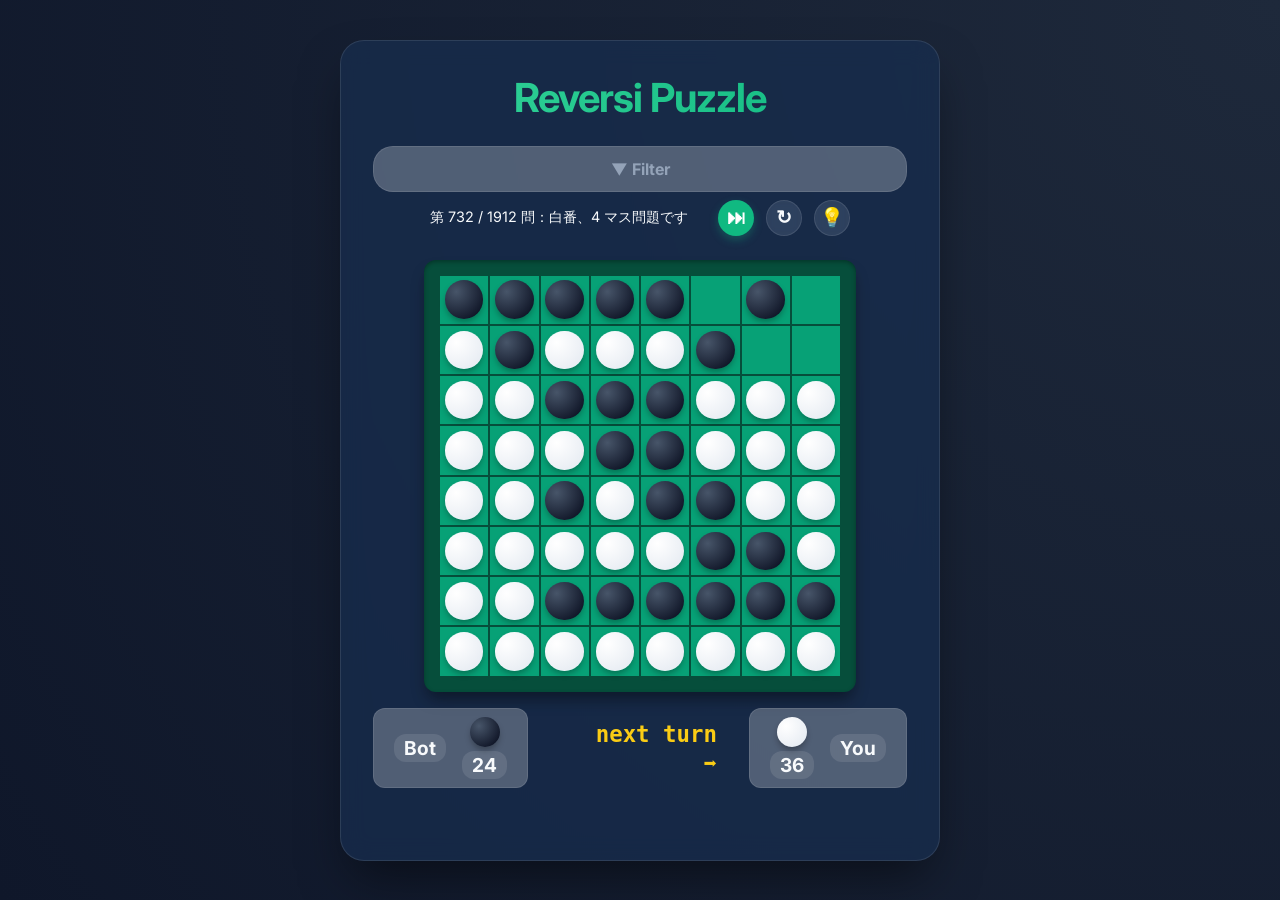
==== index_android.html @ d88c115d "hide filter-box on startup" ====
<!DOCTYPE html>
<html lang="ja">
<head>
    <meta charset="UTF-8">
    <meta name="viewport" content="width=device-width, initial-scale=1.0">
    <title>Reversi Puzzle</title>
    <style>
:root {
    --bg-color: #0f172a;
    /* --card-bg: rgba(30, 41, 59, 0.7); */
    --card-bg: rgba(24, 46, 80, 0.7);
    --primary-color: #10b981;
    --primary-hover: #059669;
    --bg-dark: #020617;
    --text-main: #f8fafc;
    --text-muted: #94a3b8;
    --board-green: #07a176;
    --board-border: #064e3b;
    --black-stone: #020617;
    --white-stone: #ffffff;
    --glass-border: rgba(255, 255, 255, 0.1);
    --error-color: #ef4444;
}

.modal-overlay {
    position: fixed;
    top: 0;
    left: 0;
    width: 100%;
    height: 100%;
    background: rgba(0, 0, 0, 0.8);
    backdrop-filter: blur(8px);
    display: flex;
    justify-content: center;
    align-items: center;
    z-index: 1000;
    transition: opacity 0.3s ease;
}

.modal-overlay.hidden {
    opacity: 0;
    pointer-events: none;
    display: none;
}

.modal {
    background: var(--card-bg);
    border: 1px solid var(--glass-border);
    padding: 2.5rem;
    border-radius: 20px;
    text-align: center;
    max-width: 400px;
    width: 90%;
    box-shadow: 0 25px 50px -12px rgba(0, 0, 0, 0.5);
}

.modal h2 {
    color: var(--primary-color);
    margin-bottom: 1rem;
}

.modal p {
    margin-bottom: 2rem;
    font-size: 1.2rem;
}

* {
    margin: 0;
    padding: 0;
    box-sizing: border-box;
}

body {
    font-family: 'Inter', sans-serif;
    background-color: var(--bg-color);
    color: var(--text-main);
    display: flex;
    justify-content: center;
    align-items: center;
    min-height: 100vh;
    overflow-x: hidden;
    background: radial-gradient(circle at top right, #1e293b, #0f172a);
}

.container {
    max-width: 600px;
    width: 90%;
    text-align: center;
    padding: 2rem;
    background: var(--card-bg);
    backdrop-filter: blur(12px);
    border: 1px solid var(--glass-border);
    border-radius: 24px;
    box-shadow: 0 25px 50px -12px rgba(0, 0, 0, 0.5);
    animation: fadeIn 0.8s ease-out;
}

@keyframes fadeIn {
    from { opacity: 0; transform: translateY(20px); }
    to { opacity: 1; transform: translateY(0); }
}

header h1 {
    font-size: 2.5rem;
    margin-bottom: 0.5rem;
    background: linear-gradient(to right, #34d399, #10b981);
    -webkit-background-clip: text;
    background-clip: text;
    color: transparent;
    letter-spacing: -0.025em;
}

#puzzle-info {
    color: var(--text-dim);
    font-size: 0.9rem;
    margin: 0;
}

.info-action-bar {
    display: flex;
    justify-content: space-between;
    align-items: center;
    width: 100%;
    max-width: 420px;
    margin-bottom: 0.5rem;
}

header .consolidated {
    margin-top: 1.5rem;
}

main {
    display: flex;
    flex-direction: column;
    align-items: center;
    gap: 1rem;
}

#board-container {
    padding: 1rem;
    background: var(--board-border);
    border-radius: 12px;
    display: inline-block;
    box-shadow: inset 0 2px 4px rgba(0,0,0,0.3), 0 10px 15px -3px rgba(0,0,0,0.4);
}

#board {
    display: grid;
    grid-template-columns: repeat(8, 1fr);
    grid-template-rows: repeat(8, 1fr);
    gap: 2px;
    width: 320px;
    height: 320px;
}

@media (min-width: 480px) {
    #board {
        width: 400px;
        height: 400px;
    }
}

.cell {
    background-color: var(--board-green);
    display: flex;
    justify-content: center;
    align-items: center;
    position: relative;
    cursor: default;
}

.cell .hint-text {
    font-size: 0.8rem;
    font-weight: bold;
    color: rgba(255, 255, 255, 0.7);
    pointer-events: none;
    z-index: 5;
}

.stone {
    width: 80%;
    height: 80%;
    border-radius: 50%;
    box-shadow: 0 4px 6px -1px rgba(0, 0, 0, 0.3);
    transition: transform 0.3s cubic-bezier(0.34, 1.56, 0.64, 1);
}

.stone.black {
    /* background: radial-gradient(circle at 30% 30%, #475569 0%, #020617 70%); */ /* Sharper highlight */
    /* border: 1px solid rgba(255, 255, 255, 0.2); */ /* Defined edge */
    /* box-shadow: 0 2px 4px rgba(0, 0, 0, 0.8), inset 0 1px 0 rgba(255, 255, 255, 0.1); */ /* Crisp shadow */
    background: radial-gradient(circle at 30% 30%, #475569, var(--black-stone));
}

.stone.white {
    background: radial-gradient(circle at 30% 30%, #ffffff, #e2e8f0);
    color: #020617;
}

.stone {
    position: relative;
}

.stone.last-move::after {
    content: '';
    position: absolute;
    top: 50%;
    left: 50%;
    transform: translate(-50%, -50%);
    width: 25%;
    height: 25%;
    background-color: #ef4444;
    border-radius: 50%;
    box-shadow: 0 0 4px rgba(239, 68, 68, 0.8);
    z-index: 10;
}

.controls {
    display: flex;
    flex-direction: column;
    gap: 1.5rem;
    align-items: center;
}

.stone-counts {
    display: flex;
    align-items: center;
    gap: 1.5rem;
}

.player-info-group {
    /* Inherits from .control-panel */
    display: flex;
    align-items: center;
    gap: 1rem;
    padding: 0.5rem 1.25rem !important; /* Slightly more compact padding */
    border-radius: 12px !important; /* Smaller rounded corners */
}

.control-panel {
    display: flex;
    align-items: center;
    gap: 1rem;
    padding: 0.75rem 1.5rem;
    background: rgba(255, 255, 255, 0.25);
    border-radius: 9999px;
    border: 1px solid var(--glass-border);
}

#turn-display {
    font-size: 1.2rem;
    color: #facc15; /* Yellow (Tailwind yellow-400) */
    background: transparent;
    border: none;
    padding: 0.5rem;
}

.count-item {
    display: flex;
    flex-direction: column;
    align-items: center;
    gap: 0.25rem;
}

.count-item .stone {
    width: 30px;
    height: 30px;
}

.player-label {
    font-size: 1.2rem;
    font-weight: 700;
    color: var(--text-main);
    background: rgba(255, 255, 255, 0.1);
    padding: 2px 10px;
    border-radius: 12px;
    cursor: pointer;
    transition: background 0.2s;
}

.player-label:hover {
    background: rgba(255, 255, 255, 0.25);
}

.turn-arrow {
    font-weight: 800;
    color: #facc15; /* Yellow (Tailwind yellow-400) */
    padding: 0 0.5rem;
    min-width: 50px;
    font-family: monospace;
    font-size: 1.4rem;
    display: inline-block;
}

.player-indicator {
    display: none;
}

.player-indicator.black {
    background: radial-gradient(circle at 30% 30%, #475569, #020617);
}

.player-indicator.white {
    background: radial-gradient(circle at 30% 30%, #ffffff, #e2e8f0);
}

.radio-group {
    display: flex;
    gap: 1rem;
    align-items: center;
}

.radio-group label {
    display: flex;
    align-items: center;
    gap: 0.25rem;
    font-size: 0.9rem;
    cursor: pointer;
    padding: 0.25rem 0.5rem;
    background: rgba(255, 255, 255, 0.05);
    border-radius: 6px;
    transition: background 0.2s;
}

.radio-group label:hover {
    background: rgba(255, 255, 255, 0.1);
}

.radio-group input[type="radio"] {
    cursor: pointer;
    accent-color: var(--primary-color);
}

.control-panel.consolidated {
    flex-direction: column;
    align-items: stretch;
    padding: 0.75rem 1.25rem;
    border-radius: 20px;
    gap: 0.5rem;
    margin-bottom: 0.5rem;
    width: 100%;
}

.filter-header {
    cursor: pointer;
    text-align: center;
    font-weight: bold;
    color: var(--text-muted);
    transition: color 0.2s;
    user-select: none;
}

.filter-header:hover {
    color: var(--text-main);
}

.filter-header.hidden {
    display: none;
}

.filter-content {
    display: flex;
    flex-direction: column;
    gap: 0.5rem;
}

.filter-content.hidden {
    display: none;
}

.filter-section {
    display: flex;
    flex-direction: column;
    gap: 0.4rem;
}

.filter-section.horizontal {
    flex-direction: row;
    align-items: center;
    justify-content: space-between;
}

.filter-divider {
    height: 1px;
    background: rgba(255, 255, 255, 0.1);
    margin: 0.1rem 0;
}

.empty-cells-header {
    display: flex;
    justify-content: space-between;
    align-items: center;
    font-size: 0.9rem;
}

.checkbox-group {
    display: flex;
    flex-wrap: wrap;
    gap: 0.5rem;
    justify-content: center;
}

.checkbox-group label {
    display: flex;
    align-items: center;
    gap: 0.25rem;
    font-size: 0.85rem;
    cursor: pointer;
    padding: 0.25rem 0.5rem;
    background: rgba(255, 255, 255, 0.05);
    border-radius: 6px;
    transition: background 0.2s;
}

.checkbox-group label:hover {
    background: rgba(255, 255, 255, 0.1);
}

.empty-check {
    cursor: pointer;
    accent-color: var(--primary-color);
}

.btn-text {
    background: transparent;
    border: none;
    color: var(--primary-color);
    font-size: 0.8rem;
    font-weight: 700;
    cursor: pointer;
    padding: 2px 6px;
    border-radius: 4px;
    transition: background 0.2s;
}

.btn-text:hover {
    background: rgba(16, 185, 129, 0.1);
}

.action-buttons {
    display: flex;
    gap: 0.75rem;
    align-items: center;
}

.btn-primary, .btn-secondary {
    width: 36px;
    height: 36px;
    padding: 0;
    display: flex;
    align-items: center;
    justify-content: center;
    font-size: 1.2rem;
    font-weight: 700;
    border: none;
    border-radius: 50%;
    cursor: pointer;
    transition: all 0.2s;
    white-space: nowrap;
}

.btn-primary {
    color: white;
    background: var(--primary-color);
    box-shadow: 0 4px 10px rgba(16, 185, 129, 0.3);
}

.btn-primary:hover {
    background: var(--primary-hover);
    transform: translateY(-2px);
    box-shadow: 0 10px 15px -3px rgba(16, 185, 129, 0.4);
}

.btn-secondary {
    color: var(--text-color);
    background: rgba(255, 255, 255, 0.1);
    backdrop-filter: blur(4px);
    border: 1px solid rgba(255, 255, 255, 0.1);
}

#hint-button.active {
    background: var(--primary-color);
    box-shadow: 0 0 15px rgba(16, 185, 129, 0.4);
    border-color: rgba(255, 255, 255, 0.5);
    color: white;
}

.btn-secondary:hover {
    background: rgba(255, 255, 255, 0.2);
    transform: translateY(-2px);
}

.btn-primary:active, .btn-secondary:active {
    transform: translateY(0);
}

.score-number {
    font-size: 1.2rem;
    font-weight: 700;
    color: var(--text-main);
    background: rgba(255, 255, 255, 0.1);
    padding: 2px 10px;
    border-radius: 12px;
    cursor: pointer;
    transition: background 0.2s;
}

footer {
    margin-top: 2rem;
    font-size: 0.75rem;
    color: var(--text-dim);
}

</style>
    <link rel="preconnect" href="https://fonts.googleapis.com">
    <link rel="preconnect" href="https://fonts.gstatic.com" crossorigin>
    <link href="https://fonts.googleapis.com/css2?family=Inter:wght@400;700&display=swap" rel="stylesheet">
</head>
<body>
    <div class="container">
        <header>
            <h1>Reversi Puzzle</h1>
            <div class="filter-panel control-panel consolidated" id="filter-panel">
                <div id="filter-header" class="filter-header">
                    <span>▼ Filter</span>
                </div>
                <div id="filter-content" class="filter-content hidden">
                    <div class="filter-section horizontal">
                        <span>手番絞り込み:</span>
                        <div class="radio-group">
                            <label><input type="radio" name="turn" value="all" checked> 全て</label>
                            <label><input type="radio" name="turn" value="X"> 黒番</label>
                            <label><input type="radio" name="turn" value="O"> 白番</label>
                        </div>
                    </div>
                    <div class="filter-divider"></div>
                    <div class="filter-section">
                        <div class="empty-cells-header">
                            <span>空きマス数:</span>
                            <button id="select-all-empty" class="btn-text">全選択</button>
                        </div>
                        <div class="checkbox-group">
                            <label><input type="checkbox" class="empty-check" value="2"> 2</label>
                            <label><input type="checkbox" class="empty-check" value="3" checked> 3</label>
                            <label><input type="checkbox" class="empty-check" value="4" checked> 4</label>
                            <label><input type="checkbox" class="empty-check" value="5" checked> 5</label>
                            <label><input type="checkbox" class="empty-check" value="6"> 6</label>
                            <label><input type="checkbox" class="empty-check" value="7"> 7</label>
                            <label><input type="checkbox" class="empty-check" value="8"> 8</label>
                        </div>
                    </div>
                    <div class="filter-divider"></div>
                    <div class="filter-actions" style="text-align: right; margin-top: 0.25rem;">
                        <button id="close-filter-btn" class="btn-text">▲ 折りたたむ</button>
                    </div>
                </div>
            </div>
        </header>
        
        <main>
            <div class="info-action-bar">
                <p id="puzzle-info">局面を読み込んでいます...</p>
                <div class="action-buttons">
                    <button id="next-button" class="btn-primary" title="別のパズル (N)">&#x23ED;</button>
                    <button id="reset-button" class="btn-secondary" title="始めからやり直す (R)">&#x21BB;</button>
                    <button id="hint-button" class="btn-secondary" title="ヒント (H)">&#x1F4A1;</button>
                </div>
            </div>

            <div id="board-container">
                <div id="board"></div>
            </div>
            
            <div class="controls">
                <div class="stone-counts">
                    <div class="player-info-group control-panel">
                        <span id="black-label" class="player-label">You</span>
                        <div class="count-item">
                            <div class="stone black"></div>
                            <span id="black-count" class="score-number">0</span>
                        </div>
                    </div>
                    <span id="turn-arrow" class="turn-arrow"></span>
                    <div class="player-info-group control-panel">
                        <div class="count-item">
                            <div class="stone white"></div>
                            <span id="white-count" class="score-number">0</span>
                        </div>
                        <span id="white-label" class="player-label">---</span>
                    </div>
                </div>
                <div id="turn-display" class="control-panel">
                    <span id="next-turn-msg"></span>
                </div>
            </div>
        </main>

        <!-- <footer>
            <p>&copy; 2026 MN Puzzle Lab</p>
        </footer> -->
    </div>
    <div id="modal-overlay" class="modal-overlay hidden">
        <div class="modal">
            <h2 id="modal-title">Notification</h2>
            <p id="modal-message"></p>
            <button id="modal-ok-btn" class="primary-button">OK</button>
        </div>
    </div>

    <script>
﻿const DB_DATA = `# 2 cells
--XOOOOXXXXXXXXXXXOXOXOXXOXOXOOXXOXXOXOXXOXOOOOXXOOOXOOXXOOOOOOO O
OXOOOO--OOOOOOOOOOOXXXOXOOXXXOOXOXXXXXOXOXOXXOXXOXXOOOXXOXXXXXXX X
XXXX-O-OXXOOXXOOXOXXXOOOXOOXOOXXXOXOOOXXXXOXXOXXXOXOOXXXOOOOOOOO X
OXXXXXXOXXXXXXOOXXXOXOOOXXXOOXOOXOXXOXOOXOOOXOOOXOOOOOOOXOXXXX-- X
OOOOOO-XOOXXOOOXOOOOOOOXOOOXOOOXOOXOOXOXOOOXOOXXOOXXOOOX-OXXXXXX X
OOOOOOOXOOOOOOXOOXXOOXOOOOXOXXO-OOOXOXOXOOXXOOOXOXOOOOOXXXXXXXX- X
OXXXXXXXOOOOOOXOOOOXOXXOOXOOXOXOOXOOOXXOOOXXOOXOOOOOOOO-XXXXXXO- X
XOOOOOOOXOXXXXXOOOOOOXXOOOXOOOXOOOXXXXOOOOOOOOXO--OOOXXXXXXXXXXX X
XOOOOOOOXXXOXXOOXXXOOOXOXXXXOOXOXXXOXXOOXXOXXXOOXOXXXXOOOOOOO--O O
OOOOOOOXOXXXXXOXOXXOOOOXOOXXOOOXOOXOXOOXOXOOXXOXOOXOOOXXO-XOO-XX X
XOXXXXX-XXXXOOO-XOXOXOOXXOOOOOOOXOOOOOOXXOOXOOXXXOOOOXOXXXXXXXXX X
OXOOOO--OXXOOOOOOXOXXOOOOXOOOOOOOXOXOXOOOOXOXOXOOOOXXXXXXXXXXXOX X
XXXXXXXXXOOOXOOXXOOXOOOXXOXOXXOXXXOOXXOXXOOXOOOXOOOOOOOXOXOOOO-- X
-XXXXXXX-OXXXXXXOOOXXXXXOXOXXXOXOOXXXOOXOOOXOOOXXOOOOOOXOOOOOOOO X
-OOOOOOX-OOOOOOXXOOOOXOXXOOOXOOXXOOXOOOXXOXOOOOXXOXXXOOXXOOOOOOO X
OXOOOOOXOXXOOOOXOXOXOXOXOXOOXXXXOXOXOOXXOXXXOOO-OXOOOOOOX-OXXXXO X
OOOOOOOOXXOOXOXXXXOOOXOOXOXOXXOOXOXXOOOOXOXOXOOXXXOOOOO-XXXXXXX- X
XOOOOOOOXOOXXXXOXOXOXOXOXOOXOOXOXOXOXOXOXOOOOOOOXOXXOOOOXOXX-O-X X
OXXXXXXXOXXOOO--OXOXOOOOOXXOOXOOOXOOOOXOOXOXOOXOOXXXXXXOOXXXXXXO X
OOOOOO-XOOOOOO-XOOXOOOOXOOOXOXOXOOXXXOXXOOXOOXXXOOOOOOXXXXXXXXXX X
XXOOOOOOOXOOOXOXOOXOXOXXOXXOOOXXXXOOXOXXXXOXOXXX--XOXXXXOOOOOOOX O
O-O-XXXXOOOOOOXXOOOXXXOXOOXOXOOXOOXXOXOXOXXOOOOXOOOOOOOXOXXXXXXX X
XXXXXXXXOXOXXOO-OOOOOOOOOOOOOXOOOXOOXOOOOOOXOOOOO-OOOOOXOOOOOOOO X
XOOOOOOO-OOOXXXOOOXOOXXO-OXXXOXOXOXXXXOOXOXXXXXOXOOOOOXOXOOOOXXO X
OOOOOOOXXXXXOOOXOXOOOOOXOOXOOXOXOOOOOXOXOOOOOOOX-OXXXXOXOOOOOOO- X
OOOOOOXOXXXOOOOOXXOXOXOXXOXXOOXXXOOXOOXXXOOXXOXXXOXXXXXXXOXXXX-- O
OOOOOO--OOOXXXXXOOXOOOOXOOXXOXOXOOOXXOOXOXOOXXOXOOOOOXOXOXXXXXXX O
OXXXXXX-XOXXXX-OXXOXXXOOXOXOXXOOXOXXOXOOXOXXOOOOXOOOOOOXXXXXXXXX X
XXXXXXXXOXOOOOOOOXXXXOOXOXOXOOOXOXXOXXXXXXOOOXXXXXXXXXXXOOOOOO-- O
XOOOOO--XXOOOOOOXXXOOOOXXXOXOOXXXXOOXOXXXOOOOXOXXOOOOOOXXOOOOOOX X
XOOOXXXOXOOOOOXOXOXXOXXO-XOOOOXO-XOOOOOOXOOXXXXOXXXXXXXOXOOOOOOO O
XXXXXXXX--OOXOXXOOOOOXOXOOXXXXOXOOXXXOOXOXXOOXOXXXXOOOXXOOOOOOOX X
XXXXXXXOOXXXXXOOXXXXXOXOXXOOOOOOXXOOOOOOXXOXOOOO-OOOOOOO-XXXXXOO O
XOOOOOOOXXOXXOOOXXXOOXOOXXXOXXOOXXOXXXOOXXXXOXXOOXXXXXXO--XXOXXO O
-OOOOOOO-OOOOXOOXOOOXOXOXXOXOXXOXXXOXOXOXXOXOXXOXOXOXOXOOXXXXXXX X
--OOOOOOXXXXXXXXXXXOXOXXXXOXOXXOXXXOXOXOXOXXOOOOXXXXXOOOXXOOOOOO O
XOOOOOOOXOOOOOOOXXOXXOXOXOXOOOXOXXOOOOXOXOOOXOOOXOOOOOOOX-XXXXX- X
OOOOOOOOOXXXXXXOOXXOOXXOOXOXXOXOOXOXXXXOOXXOOXXOOXXXXXXXXXXXXX-- O
XOXXXX--XOOOXOOXXOOXOXXXXOOOXXXXXOOXXOOXXOOXOOOXXXOOOXXXXXOOXXXX X
XXXXXXXO--OOOOOOOOOOXOOOOXOXOXOOOXXOXOXOOXOXXOXOOXXXXXXOOXXXXXXO X
XXXXXXXOXOOOOOOOXOOOXOOOXOXOOXOOXOXOOOOOXOOOXOOOXOOXXXOOXXXXXX-- X
--XXXXOXOXXXXOOXOXXXOXOXOXOXXOXXOXXOXXXXOXOXOXOXOOXXXOOXOOOOOOOX O
OOOOOOOXXOOXXOXXXOOOXXOXXOOOXXOXXOOXXXOXXOOOXXOXX-OOOOOXX-XXXXOX X
-XOOOOOO-XXOOOOOXXOXOOXOXXXOOOXOXXOOOXOOXXOOOXXOOXOXXXXOXXXXXXOO O
OOOOOOOXOXXXXOOOOXXXXXOXOXXOXOOXOXOXXXOXOXXOXXOXOXXXXOOX--XOOOOX O
-OOOOOOOOOOOOOXOOOOOOXXOOOOOXXOOOOOOOOOOOOOXOOOOO-OOOOOOXXXXXXXX X
XXXXXXXXOXOOOX--OOXOXXXXOOOXXXXXOOXXOXXXOXXOXOXXOXXXXXOXOOOOOOOO O
OOOOOOOX--XXXOOXXXXXOXOXXXXOXXOXXXOXOXOXXOXOXOXXOXOOOXXXXOOOOXXO O
OXOOOOOOOXXXXXXXOXOXOOXXOXXOOXOXOOOXOXOXOOOOXOOX--OXOOOXXXXXXXXX X
--OOOOOOXOOXOOOXXOOOXOOXXXOXXXOXXXXOOOOXXXXOOOOXXXXXXOOOXXXXXOOO X
OOOOOXXXXXXXXXOXXOOXOOOXXOXOOOOXXXOOOXOXXOOOOOOXX-OXXOOXX-OOXOOO X
--XXXXXXOOOOOOOXOOOXOXOXOXXOOOOXOXXOOXOXOXOOOOOXOOXXOOOXOXXXXXXX X
XOOOOOOOXXXOOO--XXXOXOOOXXOXXOOOXOXOXOOOXOOOOXOOXXXXXOOOOOOOOOOX X
OOOOOOOO-OOXXXXXOOOOOXXXOOOOXXOXOOXXXOOOOOXXOOOO-XXOOOOOXXXXXXXX X
XXXXXXXOXXOXXOOOXOXOXXOOXOOXOOXOXOOOOXXXXOXOOO--XOOXXXXXOOOOOOOO O
OXXOOX-XOOOOOOX-OXOOOXXXOXXXXXXXOXOXXOXXOXXOXXXXOXOOOXXOXXXXXXXX O
XOOOOOOOXXOOOX--XOXXXXXXXOOXXOXXXOXXXXOXXXOOOXOXXOOOOOOXXOOOOOOX O
XXXXXXXOXOOXOOO-XOOOXOO-XOXOXOOOXXXXXOOOXOXOXOOOXOOOXOOOXOOXXXXO X
XOOOOOO-OOOXOOO-OOXXXXOXOXOXOXOXOXOOXXOXOXXXXXOXOXXXOOOXXXXOOOOX X
XOOOOOO-XXXXXOX-XOOOOXXOXOOOXOXOXOXXOOXOXOXOXOXOXXOOOXXXXXXXXXXO X
OXOOOOOOOXXXXXOXOXOOXOXXOXOOOXOXOOOOXOXXOOOXOXXXXOOOXX-XOOOXXX-X O
XOXXXXXXXOOOOOOOXOXXXXXOXOOXXXXOXOXXXXXOXOOXXOXOXOOOOO-OXXXXX-OO X
XOOOOOOOXOOOXOOXXOOOOOOXXXXOOXOOXOXOOXOOXOOXXOOOOOOOOOOOXXXXXX-- X
X-XXXXXXX-OOOOOOXOOOXOOOXXOOOOXOXOXOOOXOXXXOXXXOXXXOXXXOXOOOOOOO X
XXOOOOOOXOOOXXOXXOOXOOXXXOOXXXXOXOXOXXOOXXOOXOOOXOOOOOO-XXXXXXX- X
OOOOOOOOOOOOOXX-OOXXXXXXOXOXXOXXOXOXXXXXOOXXXXXXOXXXXXXX-XXXXXXX O
XXXXXXXXOXOOOOXXOOXXXXOXOXOXXOOXOXOXXOOXOXOOOXOXOOOOOOOXOOOO--OX X
XXXXXXXXOXXOOOOOOXXXXXOOOXOOXOXOOXXXXXXXOXXOXOXXOXXXXOOOOXXX-O-X X
XXXXXXXOOOOOOXXOOOXXXOXOOOOXOXXOOOOOXXXOOOOXXXXO--OXXXXOOOOOOOOO X
-XXXXXXOXOOOOO-OXOOXOOXOXOXOXXOOXOXOXXOOXOOXOOXOXOOOXXOOXXXXXXXO X
XXXXXXXXOOOOOOOXOOXOOXOXOOOXXOOXOOXXXXOXOXXXOOOXXXXOOOOXOXOOOO-- X
--OOOOXOXOOOOOXXXOOOOXXXXOOOXOOXXOOXOOXXXOXOXOOXOOOOOOOXXXXXXXXX X
XXXXXOOOOXOOOOOOXXXOXOOOXXOXOOOOXXXOXOOOXXOXXXOO-XXOOOOO-XXXXXXX O
XOOOOO-OOXXXXX-OOOXOXOXOOXXXOOXOOXXOXOXOOXOXXXXOOOXXXXXOOXXXXXXX O
-OOOOOOO-XXXXXXOXXXOXXXOXXXOXXOOXXOXXXXOXOXXXXXOOOOOOXXOXOOOOOOO O
OOOOOOOX--XOOOOXXXXXOXOXXXOOXXOXXXOXOXOXXOXOXOXXXOOOOXOXXOOOOOOO O
OXXXXXXOOXXXXXXOOXOOXOXOOXOOOOXOOXOOOXOOOXXOXOOOO-XOOOOOO-XXXXXX O
XXXXXXXOXOOXXXXOXOXXXXXOXOXOOOOOXOOXXOOOXOOOOXOOXOOOOO-OXOOOOOO- X
OOOOOO--XXOXXXXXXOOOXXXXXOXXXOXXXOOOOOXXXXOOOXXXXOOOOOXXXXXXXXXX O
XOOOOOOOXXOOO--OXXOOOOOOXOXOOXOOXXXOXOXOXOOXXXOOXOOOOOXOXXXXXXXX X
--XXXXXXOOOOOOOXOOOOOOOXOOOXOOXXOOXOOXXXOOOOOXXXXOOXXXOXXOOOOOOX X
OXXXXXXXXOXOOXXXXXOXOOOXXXOOXXOXXXOOOOOXXOOOOOOXX-XXXXOO-OOOOOXO X
OOOOOOOOXXXXXX-OXXXXXOOOOXOOOOXOOOXOOOXOOOOXOOXO-OXXXXOOOOOOOOOO X
OOOOOO--OOOOOOOOOXXOXXOXOXXXOOXXOXOOOXOXOXXOXXOXOXXXOOXXXXXXXXXX X
XXXXXXX-OOXOOXX-OOXXXOXOOOOXOXXOOOOOXXXOXOOXOXXOXOXXXXXXOOOOOOOO O
OXXXXXXOXXXOOOOOOXOXOOOOOOXOOOXOOOOOOXXOOOOOOOXO--OXXXXOXXXXXXXO X
O-OOOOXOOOOOOXXOOOOXXOXOOXOOOOXOOXOOOXXOXXOOXOXOXXOXXO-OOOOOOOOO X
OXXXXXXXOXXXXOOXOXOXOXOXOOXOXOOXOOOXOXOXOXXXOOXXO-OOOOOXOOOOOOO- X
OXXXXXXXOOOOOOOOOOOXOXOOOXXOXXOXOXOXXXOXOXXOXXOOO-XXOOOOO-XXXXXX O
OOOOOOOXOXXXXXXXOOXXOXXXOXOXXXXXOXOOXXXXOXOOXXXXOXXXXXXXOOOOOO-- O
OOOOOOOXOOXXXOXXXOXOOXOXXXOOXOOXXOXXOOOXXOOXXOOXXOOOOOOXXOOOOO-- X
OXXXXXXXOOOOXOOOXOOXOOOOXOOOOXOOXOOXOXOOXOOXXXOO--OXOXOOXXXXXXXO X
--XXXXOXOOOOOOOXOOXXOXOXOOOXXXOXOXXXXOXXOXXXOXXXOXXOXXXXOOOOOOOX X
OOOOOOOOXOXXXXXXXXOOXOOXXOXOOXOOXOXXOXX-XOXOXXXXXOOOOXO-XOOOOOOO O
XOOOOOOXXOOOOOOXXXXOOXXXXOOXXXOXXXOOXOXXXXXOOOXX--XOOOXXOOOOOOXX O
OOOOOOOOXXXXOX--XXOOXXXXXOXOOXXXXOOXOOXXXOOOXOOXXOOXOXOOOOXXXXXX O
OOOXXO--XOOOOOOOXOOOXOOOXOOOOXOOXOOOXOOOXOOXXXOOXOXXOXOOXXXXXXXX X
OXOOOO--XXOOOOOXOXOOOOOXOOXXXXOXOOXXOXOXOOXOOOXXOOOOXXXXXXXXXXXX X
OXXXXXXXOOXXOOOXOOOXXOOXOOXOXOOXOOXOOOOXOOOOOXOXOOOOOOXX--XXXOOX X
XXXXXXX-XXOOOOO-XXOOXOOOXXOOOXOXXXOOOOOXXOOOOOOOXOOOOOOOXXXXXXXO X
XXXXX--XOOOOOOOOOXXOXOOOXXOXOOOOXXXOXXOOXXOXXXOOXXXXXOOOOOOOOOOX X
XOOOOOO-OOOOXX-OXOXXXXOOXOXXXOOOXOXXXOOOXXXOOXOOXXOOXXXOXOOOOOOO X
XOOOOOX-XXOXOOO-XXXOOOXOXXXXOOXOXXOOXOXOXOOOXXXOXXXXXXXOXOOOOOOO X
OOOOOOOOXOXXXOOXXXOXOOOXXXXOXOOXXXOOXXOXXXOOXOOOXXXOOOO-XXXXXXX- X
OOOOOOOOXXXXXXOXXXXXOOXXXXXXOXOXXXOOXXOXXXOOXXOX-XOOOOOX-XXXXXOX O
OOOOOOOXOOXXOOXXOOXOOXXXOOOOXXOXOOXXOXOXOOXXOOOXOOOOOOO-XXXOOOO- X
OXXXXXXXOOOOOXOXOOOXOXXXOXOOXOXXOXOXOXOOOXXOOXOOXXXXXXO-OOOOOOO- X
XXXXXXXOXXOOOXOXXOXOXOXXXOOXOXOXXOXOXXOXOOOXOXOXOOXXXXXXOXXXXX-- O
XXXXXXOOOOOOXOOOOOXXOXXOXXXXXXXO-XXOXOXO-XOOOXXOXXXOXXXXOOOOOOOO O
XXXXXXX-XXXOOOO-XXOXXOOOXOXXXOOOXOXXOXOOXOOXOXXOXOOOOXXXOOOOOOOO X
XOOOOOOOOOOXXOXXXOXOOOXXXXOOOXOX-XOOXOOX-XOOXOOXOXXOOOOXOXXXXXXX O
OOOOOO--XOXXXXXXXXOOOXXXXOXOXOXXXXOXOOXXXOXXXOXXXOOOOOOOXOXXXXXX O
XOXXXX-OXOOXXXO-XOXOOOXOXXXXOXXOXOXXXXOXXOXOOXOOXOXOXOOOXOXXXXXX X
OOOOOOO-OOXXXXX-OXOXOXXXOOXOXXXXOOOOOXXXXOXXXOXXXXOOOOOOXXXXXXXX O
XOOOOOOXXOOOXOOXXXXOXXOXXOOOOXOXXOOXXOXX-OXOOOOX-XOOOOOOXXXXXXXX X
X-OOXOOXX-OOOOOXXOXOXXOXXXXOOXOXXXXXOOXXXXXXXXOXXXXOOOOOOOOOOOOO X
O-OOOOO-XOOOOOOOXXOOOOOOXXXOOOXOXXXOOOXOXXOOOOOOXXXXXXOOOOOOOOOO X
OOOOOOOXOOXOOOXXOXOXOXXXOXXXXXOXOXXXOXOXOXXXOOOXOOOOOOO-OXXXXXX- X
XOOOOOO-OOOOXX-OOOXOOOOOOOXXXOOOOOXXXOXOOXXOXXXOXXXXXXXOXOOOOOOO X
XXXXXXXXOXOOXXXOOOXXOXXOXOOXXOXOXXOXXXOOXXXOXXXOXXXXXXXO--XXXXXO O
OOOOOO-OXXXXXXOOXOOOXOXOXOOXOXXOXOXXXXOOXXOXOXXOXOXXXO-OXOXXOOOO X
XXOOOO--XXXOOOOOXOXXOOOOXOXXOOOOXOXOOOOOXOOOOXOXXOOOOOOXXOOOOOOX X
OXXXXXXXOOOOOXXXOXOXXXOXOOXXXOOXOOXXOXOXOOOOXOOXXXXXXXOXXOXXXX-- X
XOXXXXX-XOOXOX-XXOXOXXXXOOOOOXXXXOXXXOOXXXOXXXOXXOXOOOOXXXXXXXOX O
XXXXXXXOXOOOOXOOXOOXOXXXXOOOXOXXXOXXOXXXXOXOOOXX-OOOXXXX-OOOOOOO X
XOXXXX--XOOXXXXOXOXOOXXOXOXOOOXOXOOXOOXOXOXXXOXOOOOOOXOOXXXXXXXO O
OOXXXO--OOOOOOOXOOXOOOOXOOXXXXOXOOXOXOXXOXOXOXOXOOXXXXOXOXXXXXXX X
OOOOOOO-OXXXOOO-OXXXOOOXOOXXXXOXOXOOXXOXOOOXOXOXOXXXXXOXOXXXOOOX X
XXXXXXXOOOOXXXO-XOXOXOX-XOXXOXXXXOXOXOXOXOOOXXOOXOOOOOOOXOXXXXXX X
OOOO-O-OXOXOOOOOXXOXXOOXXOXOXOXXXOXOOXXXXOOOOXXXXOOOOOXXXOOOOOOX X
OOOOOOOOXOOOXXXOXOOOXXXOXOXOOOXOXOOOOOOOXOOXOOO-XXXXXOOXXXXXXXO- X
XXXXXXXOXOOOOOOOXOOOXOOOXOXOOXOOXOXOOOOOXOOOXOOOXOOXXXOOXXXXXX-- X
XOOOOOOOXXXXXX--XXXOXOOOXOXXOOOOXOOOXOOOXOOOOXOOXOOXXOOOOOOXXXXX X
XXXXXXXXXOOXXXXOXOOOOXXOXOOOOOXOXOXOOXXOXOOOOXXOXOOOXX-OOOOOOX-O O
XOXXXXX-OOXXXXXXXOXXXXXXXXOXXXXXXXXOXXXXXXXXOXXX-XXXXOXXXOOOOOOX O
XOOOOOOOXXXXXXXOXXXXXXOOXOXXXOXOXOXXOXXOXOXOXXXOXOOXXX-OXOXXXX-O O
OOOOOOXOOXXXXXXOOXOXXOXOOOXXOXXOOOXOXXOOOXOXOOOOO-XOXO-OOXOOOOOO X
-OOOOO-XOOOXXOXXOOOOXXOXOXXOXXOXOOXXOXOXOXXOOOOXOXXXXXXXOOOOOOOO X
XXXXXXXOOXOXXXXOOOXXOOXOOXXXOXOOOXOOXOOOOXOXOOOOOXXXXO-OOXOOOO-O X
OOOOOOOXOOXOOOOXXXOXOXOXXXXXXOOXOXOOOXOXOOOOOOOXOOOXXOOX--OXXXXX X
XOOOOOOOXXXXXXOOXOXXOXXOXOXXOXOOXXOXXXOOXOXXXXOO-OOXXOOO-XXXXOOX X
XXXXXXX-XXOXOOO-XOXOXOOXXOOOOOOOXOXXXXOOXOXOXOOOXOOOOXXOXOOOOXXX X
OXOOOOO-OXXXXX-OOXOOXOOOOXOOXOOXOOXXOXXXOXXOOOXXXXXXXXOXXOOOOOOO X
-XOOOOOOO-XXOXXXOOOXOOXXOXOXXXXXOXOXOOXXOXXXXOXXOXXOOXXXOOOOOOOO O
XXXXXXX-XOOOOOO-XOOXXOOOXXOOOOOOXXOOOXOOXOOOOOXOOXXXXXXXOXOOOOOO X
OOOOOOOO-OOOOOOXXOOOXOXXXOOXOXOXXOXOXXOXXOOOOXOXXOOXXOOX-OOXXXOX X
-XOOOOOXOOOOOOXOOOOXXXXOOOXOXXXOOOOXOXXOOOXXXOOOOXOOOOOOXXXXXXX- X
--XXXXOXOXXXXOXXOXXXOXOXOXOOXOXXOXOXXOXXOXXOOXOXOXXOOOOXOOOOOOOX O
OOOOOOO-OXXXXXX-OXOOOXXXOXXOOXXXOXOOOOXXOXOXXOOXOXXXXXOOOXXXXXOX O
XXXXXXXOXXXOOOOOXOXXXOXOXOXXXXXOXXXOXXXOXXXXXOXOXOXOOO-OOOOOOO-O X
OXXOOO--OXXOOOOXOXXXXOOXOXOXXXOXOOXXXXOXOOXXOXOXOOOOOOOOXXXXXXXX X
OXXXXXXXOOOOOOOOOXOOXXOXOOXOXXOXOXOXOXOXOXOXXOXXOXXXXXXXOXOOOO-- O
OXXXXXXXOXXOXOXOOXOXXXOOOXXXXOXOOXOXOXOOOOXOXXO-OXOOOOO-XOOOOOOO X
-OOOOOOX-XOOOOXOXXXOOXOOXXOXOOXOXOXXXOOOXXXXOOOOXXXXXXOOXOOOOOOO O
OXXXXXXXOOOOOOXXOOOXOXOXOXXXXOOOOXXXOOOOOOXOOOOOOOOXXX-OXXXXXXX- X
XXXXXXXXXOOOXXX-XOOXXXO-XXOOXOOOXXOOOXOOXOXXOOOOXOOOOOOOXXXXXXXO X
OOOOOOOX-OOOOOXOOOOXOXOOOOOOXOXOOOOXOXXOOOOOXXXO-OOOOXXOOOOOOOOO X
OXOOOOOOXXXOOXXOXXOXXXXOOXXXXOXOOXXXOOXOOXXXXXXOOXXXXXXO--OXOOOO O
XOOOOOOOOOOXOOOOOOXOXXXO-OXXOXXO-OXXXOXOOXXOXXOOXXXXXXXOXOXXXXXX X
XXXXXXXXOXXOOO--OXXXOOOOOXOOXXOOOXOOOXOOOOXXOOXOOXXOOXXOXXXXXXXO X
XXXXXXX-OOOOOOOOOOOOOOOOXOOOOOXOXXOOOXXOOOOOXOXO-OOXXXOOXXXXXXXO X
OXOO-XOXOOXOO-OXOXOXOXOXOXXXXXOXOXXOOXOXOOXXXXOXOXOOOOOXXXXXXXXX X
OXOOOOOOOXXXXXXXOXOOOOXXOXOOOXOXOXOOOXOXOOOXOOXXOOOOOOOX-XXXXX-O X
XXXXOOOOOOOOOXOXOOOOXOO-OXOOOXOOOXOOOOOOOOOXOOOOOOOOOO-OOXXXXXXX X
OOOOOOOOXOOXXO-OXXOOOOOOXXXOOOXOXXOOOOXOXOOOXOXOXOOOOOOOX-XXXXXX X
-XXXXXXOO-XXXXOXOOOOOOXXOOXOOOOXOOOOOXOXOOOOOOOXOOOXXOOXXXXXXXXX X
--OOOOOOOOOXXXXXOXOXXOXXOXOXOXXXOXXOXOXXOOOOOXXXOOOOOOXXOXXXXXXX X
OXXXXXXOXOXXXXXXXXOXXOXOXXOOOOXOXXOOOOXOOOOOOOXO-OOXXXOO-OOOOOOO X
OOOOOOOOOOXXXXXXOOXOOOOXOOXOOXOXOOXOXOOXOXOXOOOXXXXXXXXX--XXXXXX O
XOOOOOOOXXXXXXXOXXXXOOOXXOXOOOXXXOOOOOOXOOOOOOXX-O-OOXXXOOOOOOOO X
OOXXXXXXXOXXXOXXOXOXXOXXOOXOOXXXOOXXOOXXOOXOOOXXOOOXXXOXXOXXX--O X
XXXXXXXO-OOOXOOOOOOOOXXO-OXOOOXOOOXXXXOOOOXXOXXOXOOXXXXOOOOOOOOO X
XXXXXXXXOOOOOOXXOOOXXXXOOOOOXXOOOOXXOOXOOOOXXOXOOOOOOXXO--OOOOXO X
XOOOOXXXXOOOOXXOXOXOXOOOXOXXOOOOXOXOXOOOXOOXOXOO-OOOOOOO-XXXXXXX X
--OXXXXOOOOOOOOOXOXXOXXOXOOXXXOOXOXOXXOOXOXXOXOOXOOOXOOOXXXXXXXX X
OOOOOOOXOOXXXXXOOXOOOXXOOOXOXXXOOOOXOXXOOOXOXOXOOXOOOXX-XXXXXXX- O
XOOOOOOOXOOOOOOOXOXOOOXOXOXXOOXOXOXXOOOOXXOXXO--XXXXXXOXXXXXXXXO X
--OOOOOOOOOOOOOXXOOXXOOXOOOXOXOXOOXOXXOXOXOXXOXXOOXXXXXXOXXXXXXO X
XXX--OXXXOOOOOOXXOOXXOOXXOOOXXOXXOXOXXXXXOOXXXOXXOOOXXOXOOOOOOOO X
XXXXXXXOOXOOOXXOOOXOXXXOOOOXOXXOOOXOOOXOOOXOOXOOO-OOOOOO-OOOOOOX X
OOOOOXXOOOOXXXXXOOOOXOXX-OOOOXOX-XOXOOXXOXXOOXOXOXXXOOOXOXXXXXXX X
-OOOOOOOOOXXXXOXOOOOXOOXOXXXOXOXOXXXOOOXOXXXXXXXOXXXXXXXO-OXXXXX X
OOOOOOOOXXXOOXOXOXXXXOOXOXXXOOOXOXOOXOOXOOOXOXOXO-OXXOXX-OOOOOOX X
XOOOOOOOXOOXXXXXXOXOOXXXXOOOXXXXXOOOOXXXXOOOOOXXO-OOXXXX-OOOOOOO X
XOO-OOOOXX-OOOXOXOXXOXOOXOXXXXXOXOXXXXOOXOXXXXOOXXOOXXOOXXXXXXXX X
OOOOOOXOXXXOXXOOXXOOOXXOOOXOXOXO-OXXOXXOOOOXXXXO-OOOOXXXOOOOOOOO X
XOOOOOOOOXOOOOOOOOXOXXOOOOOOXXOXOOXXXOOXOOOOXOXXO-OOXXOX-OOOXXOO X
XOOXXOOXXOOOOOOOXOXXXOOOXOXXOOXOXOXOXOXOXOOOXXXO-OOOOXXO-XXXXXXO X
XXXXXXXOOOOOOOOOOOXXXOXO-OOXOOXOXOOOXXXOXOOOXXOO-OOOOXOOOOOOOXXX X
XXXXXXXOXXXXXXXOOXOOXOXOOXXOOXXOOXXOOOXOOXOOXOOOOOOOOOO-OXXXXXX- X
OXXXXXXXOOOOOOXOOOOXXXOOOOXOXOXOOOOXOOXOOOXOOOOOOXOOOO-OXOOOOOO- X
--OOOOXOOOOOOXXXXOXXXOXXXOOXOOXXXOXOXOOXXOXXOXXXOOXXXXXXOOOOOOOX X
OOOOOOOXXOOOOOXXXXXOOXOXXXXXXXOXXXXXXXOXOOOOXXOX-OOOXOXX-OOOOOOX X
OOOOOO-OOOXXXXOXOXOXXOXXOXXOOXXXOXXOOXXXOXOXOOXXOOXXXOOXOXOOOOO- X
OXOOOOOXOOOOOO-XOXOOOOOXOXOOOOOXOOXOOOOXOXOXXOOXOXXXXXO-OXXXXXXO X
OXXXXO-OOOXXXXO-OOOXOOXOOOXOOXXXOOXOOOXXOOOOOXXXOOOOXXXXXXXXXXXX X
OOOOOOOXXXXXXOOXXXOOOOOXXXXOOOOXXXOOXXOXOOOXXXOX-OOOOOOX-XXXXXXX X
X--OXXXOOOOOXXXXOOXXOOXXOOOXOXXXOOOOXXXXOOOXOOOXOOXOOOOXOXXXXXXX X
XXXXXXXXOOOOOOXOXOOXOXOOXOOOXXOOXOXXOOOOXOXOXOOXXOOOOOO-XOXXXXX- X
XXXOOOOOXXXXXXXXXXXOXOOXXXXOOOOXXXXOOXOXXXOOOOOOXXXXXOO-OOOOOOO- X
OOOOOOOOXOXOXXXXXXOXXOXXXXXXOOOXXXXOXXXXXXOOOXOXXOOOOOXX--XXOOOX X
XOOXXOOXXOOOOOOXXOXXXOOXXOOXOXOXXXOOXOXXXOOXXXOXXOOXXX-OXXXXXXX- X
XOOOOOO-OXOOOO-OOOXXOOOOOXOXOXOOOXOOXOOOOXOOOXOOOXXXXXXOOXXXXXXX X
XXXXXXXOOXOOOOOOOOXOXOXOOOOXOOXOOOOOXOXOOOOOOXOOOOOOOO-O-XXXXXXX X
XXXXXXXXXOOOOOOXXOOOXXOXXOOOOXXXXOXXXOXXXXXOXOO-XXXXXX-OXOOOOOOO X
XOOOOOO-OXXXXOO-OOXOOXOXOXOXXOOXOXOOXXOXOXXOXXOXOXXXOOOXOOOOOOOX X
XXXXXXXXOOOXXXXXOOOOXXXXOOOXOOXXOXOOOOXXOXOOOXOXOOXOOX-OOXXXXXX- X
XXXXXXXOOXXXXXOOOXXOOOXOOXOXOOXOOXOOXOOOOXOXXXOO-OXXOOXOO-XXXXXX X
XXXXXXX-OOOOOOOOOXXOXOOOOXOXOOOOOXXXXOXOOXXXOXOOOXXXXOOOO-OXOOOX X
X-OOOOXXX-OXOXXXXOXOXOXXXOOXOOXXXOXOXOXXXOOXOXXXXOOOXOXXOOOOOOOX X
OOOOOOO-OOOOOOOOOXXXXOOOOXOOOXOOOXOOXOXOOXXXXXOOOXXOOOOOXX-OOOXX X
XXXXXXX-OXOOOOO-OOXOXOOXOOOXOOOOOOXOXOOOOXOXXOXOOXXOOXOOOXXXXXXX X
-OOOOOOO-OOOOXOXXOOXXOXXXOXOXXXXXOXOOXXXOOOXOOXXOOXXXXXXOXXXXOOO X
XXXXXX--OXXXOOOOOXXXXOOOOXOOOXXOOXXOXXOOOXOOOXOOOOOOXOXOOOOOOOOX X
XOOOXX-XOXOOOOOOOOXOXXO-OXOXXXOOOOXXXOOXOOXXXOOXOXXOOOOXXXXOOOOX X
OOOOOOOOOXXXOXXOOXXXXXXOOXOXXXOOOXXXXOOOOXXOXOOOOXOXXO-OXXXXXOO- X
XOOOOOOOOXOOOOOOOXXXOXXOOOXXXXOOOOOXXOXOOOOOXXXOO-OXOOXO-OOOOOXX X
-OOOOOOXO-OOOOXXOOOOOXOXOOXOXOXXOOOXOXXXOOXOOOXXOXOOXXXXXOOOOOOO X
OOOOOOOOXXOXOXXOXXOOXXXOXXXOXXOOXXOXXOXOXXXOOOOOXXOOOO-OXOOOOOO- X
O-XXXXXXXOOOOOXXXXOXXXOXXOXXXOOXXOXOOXOXXOXOOOXX-OOXXXXXOOOOOOOO X
XXXXXXXOXOOOOXOXXOOOXOOXXOXOOXOXXOOXOOOXXOXOXOOXXOOOOOOXXOXXXX-- X
XXXXXXXXXOOOOOXOXOOOXXOOXOOXXOOOXOXXOOOOXXXOOOOOXXXXOO-OOOOOOOO- X
XXXXXXX-XOOOOO-OXOOXXXXOXOOOXOXOXOXOOOXOXOOOOOXOXOOXXOXXXXXXXXOO X
XXXXXXXXOOOOOOOOXOXOOXOOXOXOOOOOXOOXOOOOXOXXXOOOXXOOOXO-XXXXXX-O X
XXXXXXXXOXOOXOOXOXXXOOOXOXXOOOOXOXOOXXOXOOXXOXOXO-OXXOXX-OOOOOOX X
OOOOOOO-XOOXXO-OXOXOOOOOXOXXOXOOXOXXXOXOXXXXXXOOXOOOOOXOXXXXXXXX X
XXXXXXX-XOOOXOO-XOXXXXOOXOOXXXXOXOOOXXXOXOOOXXXOXOOXOXXOXOOOOOOO X
OXXXXXXOOOXXXXXXOOOOOOXOOOXOOXOOOOOOOOXOOOOXXOXOOOOOOXXO-O-OOOXO X
XXXXXXXXOOOOOXX-XOXOOOOOXOOXOOO-XOXOXOXXXXOXOOXOXOOOOOXOXXXXXXXX X
OXXXXXXXXOXXXOOX-OOOOOOXOOOXOOOXOOOOXXOXOOOOOXOX-OXXXOXXOOOOOOOX X
XXXXXXXXXOXOXOOXXOOXOOOXXOXOOXOXXOOOOXXXXOOOOOOXXOOOOOOXXOOXOO-- X
OXOOOOO-OOOOOO-OOXOOXXOXOXXOOOXXOXOXXXXXOOXOXXOXOOOXXXXXXXXXXXXX X
XOOOOOOOXXXXXXOOOXXXXOOOOOXXOXOOOOOOXOOOOOOOXXOOOOOOOOXO--XXXXXX X
OXOOOO-OXXXOOO-OXXOXOOOOXXXOXOOOXXOXOXOOXXXOXOXOXXOXXXXXXOOOOOOO X
XXXXXXXXXOOOOOOOXOOOOXOOXXOOOOOOXXOXOXOOXOOOOXOOX-OOOOXOX-OXXXXX X
XXXXXXXOOOOXXXOOOOXOXOXOXXXXOXXOXXOOXXXOXXXOOXXOX-OXOOXO-OOOOOXX X
OXXXXXXXOOOOOOOOOOOXOXOXOXOOXXOXOXOOOXOXOOOOXOXXO-OOOOOX-OOOOOOX X
OXOOOO--XXXOOOOOXXOXXOOOXOXOOXOOXOXXOOOOXOXXXOOOXXOOOXOOXXXXXXXO X
OOOOOOXXXOOOOOOOXXOOOOOOXXOOOOOOXXXXOXOOOXXXOOOOOXXXOOOOXXXXOO-- X
O-XXXXX-XOOOOXOOXOOXXXOOXOXOXOOOXOXXOOOOXOXOOOOOXXXXXXOOXOOOOOOO X
-OOOOOOXO-OXXOXOOOOOOXOOOOOOXOXOOOOXOOXOOOXXXOOOOXXXXXOOXXXXXXXO X
OOOOOOOXOOOOOOXOOXXXOXXOOXOOXXOOOXOXXOXOOXXXOOOOOXXOOO-OXXOOOOO- X
XXXXXXXXXXOOOOOOXXOXOOOOXXXOOOOOXXOOXXOOXXOXOXOOOOOOXXOO--OOOOOO X
XXXXXXXXXOOOOOXXXOOXXXOXXOOOXXOXXOXOOXOXXOOOXOOXXOOOXOO-OOOOOOO- X
OOOOOOOO-OOOOOXO-OOOOXXOOOOOXOXOXOOXOOXOXOXOXXXOXXOOOXXOXXXXXXXO X
XOOOOOOOXXOXXXOXXOXOOOOXXOOXOOOXXOXOXOOXXOOOXXOXXO-OOOXX-OOOOOOX X
OOOOOOO-XXXXXO-OXXOXOOOXOXXOOOOXOXXOOXOXXXOXXOOXXXXXOXOXOOOOOOOX X
-OOOOOOO-OOXXXXXXOXOXOOXXOOXOXXOXOXOXOXOXOXOOXXOXOOOOOXOXOXXXXXX X
XXXXXXO-XXXXXOO-XOXOOOOOXOOXOXOOXOXOOOOOXOOOOOOOXOOOXXOXOOOOOOOO X
XXXXXXXXOXXXXXXXOOXXXXXXOXOOOXOXOXXOXOXXOXOOOXOXOOOOOOOOOOOOOO-- X
OOOOOOOXOOXXXOXOOOXOOXOOOOXOXOOOOOOXXOOOOOXOXOOOOXOXOO-OXXXXXXX- X
XXXXXXXOXOOOOXO-XOOXXOOOXOXXXXOOXOXOOOXOXXOOOOXOXOOOXXOOO-XXXXXO X
OOOOOOO-XXOOOOO-XXXOXOOOXXXOOOOOXOXXOOOOXOXXXOOOXXOOOXOOXXXXXXXO X
O-X-OOXXOOOOOOOOOOOXXXOOOXXOXOXOOXXXOXXOXXXOXOXOXXXXXXOOXOOOOOOO X
OOOOOOO-XXXXXO-OXXXOXOOOXXXXOXXXXXOOXOXXXXOOOXOXXXXOOOOXOOOOOOOX X
OXOOOOOXOXXXXXXXOXXXOXXXOXOOXXOXOXXXXXOXOXOOOOOXOOXXOOO-OOOOOOO- X
X-OOOXXOX-OOOXXXXOOXXOXOXOOXOXXOXOXOXOXOXXOXOXOOXXXXXXXOOOOOOOOX X
XXXXXXXOXOOOOOOOXOOOXOOOXOXXOOXOXOXXOOXOXOXOXOOOXXOXOO-OXOOOOOO- X
-XXXXXXXOOOOOOOOOOXOOXXOOXOXXOXOOXOXXXOOOOXOOXXOOXXXXXXO-OOOOOXO X
XXXXOO-OOOXXXXO-OOXOOOXOOOOXOXXXXOXXXOXOXXOXXXXOOOXOXXXOOOOOOOXX X
OOOOOOX-XXXOOOO-XXOXXOOOXXOXOOOOXXXXOOXOXXOXOOXOXXXOXXXOXXOOOOOO X
OXXXXXXXOOXXOOXOOXOXXXXOOXOOXOXOOXOXOXXOOXXXXOXOOOOOOOOOOXOOOO-- X
XOOXXXXXXOOOOOOOXOXOOOOOXOXXOOXOXOXOXXXOXOOXXXXO-OOOOOOO-XXXXXXO X
X-XXXXXOXXOOOOOXXOXOXOXXXOOXOXOXXOXOXOOXXOOOOXOXXOOOOOXXOOOOOO-X X
XXXXOXXOOXXXXXXOOXXXXOXOOXXXOXOOOXXOXOOOOXOXOOOOOXXOOOOOOXXXXX-- X
OXXXXXOOOXXXXOXOOXXXOOXOXXXOOOXOXXOOOOXOXXOXXOOO-OOOOXOO-XXXXXXO X
OOOOOO-XXOOOOOOOXOOXOXOOXOXOXOOOXOOXXXOOXOOXXOXOX-OOXXXXXOOOOOOO X
XOOOOOOOXXOXXO--XOXOXOOOXOXXOXXOXOOOXOXOXOOOXXXOXOOOOXXOXXXXXXXO X
OXXXXXXOOXXXXXXOOXOXOOXOOXXOXOXOOOXXOXOOOXOOXOXOO-OXXX-OOOOOOOXO X
XXXXXXXOOOXOOXXXOOOXXOXXOOOOXOXXOOOOXOXXOOOOXOXXOOOOXXOXO--OXOOO X
XOXXXXX-XOOOOOO-XOXOXXOXXOXXXOXXXOOXXXXXXOXOXXXXXXOOOXXXXOOOOOOO X
OXXOOXXOOOOOOXXXOOOOXOXXOOOOOXOXOOXOOOOXOOOXOOOX-OOOOOOXOXXXXX-X X
XXXXXXXOXOOOOXXOXOOOXOXOXOOOOXOOXXXXOXOOXXOOXOOOXXOOXOOXOXXXXO-- X
OOXXXXX-OOXXOO-OOXOOXOOOOXOOXXOOOOOOOOXOOOOXOOXOOOOOOOXOOXXXXXXX X
OOOOOOOOXOXXXOXOXOOOOXOOXOXOXOOOXOXXOOOOXOXOOOOOXXXXXOO-XXXXXOO- X
XXXXOO--XXXXXXXOOOOXXXOOXOXOXOXXXOXXOOOOXOXOXOOOXXXXOOOOXXXOOOOO X
XXXXXXX-OXOXOOO-OOXXOOXOOOXXXXOXOOOXXXXXOOXXXXOOOOOOOOOOXXXXXXXX X
OXXOOOOOOXXXXXOXOXOOXOXXOXOOOXXOOXOOXXOOOXOXXOOOXXXOOO-OOOOOOOO- X
OOOOXX--OOOOOOOOOXXXOXOOOXXOXOOOOXXXOXOOOXXXXOOOXXXXXXOOXXXXXXXO X
XXXXXXXOXXXXXXXOOXOXOOXOOXXOOXXOOXXOOXXOOOOOOOXOO-OXXXXO-OOOOOOO X
OXOOOO--XXXOOOOOXXXXOOOOXXXXXOOOXXOOXXOOXOXXXXXOXOOXXXXOXOOOOOOO X
XXXXXXXO--OOOXXOOOXXOOXOOOXOXOXOOOOXOOXOOOXOXXOOOXOOOOXOXXXXXXXX X
OOOOOOOOXOXXOXXXXOOOOOOOXOXOOOOOXOXOOOOOXXOOOOOOXOOOOOOOXOOXXO-- X
OOOOOOOXXXOXXOXXXXOOOXXXXXXOOXXXXXOXOOXXXOXOOXOXXOOOOX-OXOXXXXX- X
OOOOOOOXOOOXXOXOOOXXOXOOOXOOXOOOOXOXOOOOOOXOXOOOOXOOOO-OXXXXXXX- X
OXXXXXXOOOOOOOXO-OOXXOXOXOOXOXXOXOXOOOXOXXOXXOXOXOOOOXXOO-OOOOXO X
X-XXXXXXOXOOOOXOOOXOXXXOOOOXXOXOOOXXXOXOOOOOXXXXO-XXXXXXOOOOOOOO X
XXXXXXOOOOOXXOOXOOXXOXOXOOOOXXOXOOOXOXOXOOXXXOOXOOOOOOOXXXXXXX-- X
OXXXXXXXOOOOXOOXOOOOOXOXOOOOXXOXOXOXXXOXOOOXOXOXO-OXXOXX-OOXXXXX X
OOO--OOOOOOOOOOOOOXXXXXOOXOXOXXXOXOXOXXXOXOXOOXXOXXXXXXXOXXXXXXX X
OOOOOOOXOXXXXOOXOOXXXXOXOOOOXXOXOOOXOXOXOOXOOOXXXXO-OXXXXOO-OXXO X
-OOOOOOXO-OOXXXXOOOOOXOXOOOXXOOXXXXXOXOXXXXOOXOXXXOXOOOXXOOOOOOX X
XXXOOO-OXOXOOO-XXOXXXOXXXOXXXXOXXOXOXXOXXOOXXXOXXOXOOOXXOOOOOOOX X
O-OOOOOO-OXXXXXOOXOXOXXOOXOOOOXOXXOXOOOOXXXOXXOOXXXOOOXOXXXXXXXX X
-XXXXXXX-OXXXOOXXOOOOOOXXOXXOOOXXOXXXXOXXOOOOOXXOOOXOOXXXXXXXXXX X
OOOOOOOXOOXXXOXX-OXXXXOXXXOOXXOX-XXOOOOXOOOXOOOXOXXXXOOXOXXXXXXX X
OOOOOOOOOXXXXX-XOXXXXOXXOOXXXXOXOOXXXXOXOXOXXXXXO-OOXXXXOOOOOOOX X
XXXXXXOOOXOOOOOXOOXXOOOXOXXXOXOXOXOXXOOXOXXOXXOOOXXXXOX-XXXXXX-X X
OOOOOOOOOXXXXO-OOXOXXXOOOXXOXOOOOXXXOOOOXXXOXOOOXXOOOXO-XXXXXXXO X
OOXXXXXXOXXXXXXXOOXOOXXXOOXXXXOXOOOXXOXXOOOXXXOXOOOOOOOO--OOOOOO X
OXXXXXXXOXXOOOXXOXXXXXXXOXOXXXOXOOOXXOOXOOXXXXOXOOOXOOOOOOOOO--X X
XOXXXXXXXOOXOXXOXOXOOXXXXOOXOOXXXOOXOXXXXOOXOOXXXXOOOXO-XOOOOX-O X
OOOOOOOOXOOXXXXOXOXOOXXOXOXXXXXOXOXXXOXOXOOOXXXOXOOOOXXO--XXXXXX X
XXXXXXXXXXOOOOXOXXXXOXOOOOOXXOXOOOOOXXXOOOOOOXXOOOOOOOXX--OOOOXO X
OXXXXO-OXXXXXO-OXOXOXOOOXXOOXOOOXOXXXOOOOOXXOXOOOOOOXXXOXXXXXXOO X
XOOOOOOXXOOOOOOXXOXXXXOXXOXXXOOXXOXXOOOXXOXOXOOXXXOXOOOXX-O-XXXX X
XXXXXXXXOOOOOOXXXOOXXXXXXOOOXXOXXOXOOXOXXOOOOOOXXOOXXOOX-OOOOOO- X
OOOOOOOXOXXXOOXOOXXXXXOOOXOXXOOOOXXXOOOOOXXOXOOOXXXXXO-OOOOOOO-O X
XXXXXXXXOOXOOOXOOOXXOXXXOXOOXOOXOOXOXXOXOOOOOXOXXXXXXOO-XXXXXXO- X
XOOOOOOOXXXXXO-OXXOOOXXOXXXOXXXOXXOXOOXOXXXXXOOOOXXOOOOO-XXXXXXX X
-OOOOOXXOO-OOXXOOOXOXXOOXXOXXOOOXXXXXOOOXXXXOXOOXXOOOOOOXOOOOOOO X
-OOOOOOOO-OOOXOOOOOOOOOOOXXXXOOXOOXXXOXXOXXOOOXXXXXXXXXXXOXXXXXX X
XOOOOOOOXOOOOOOOXXOOXOOOXXOXXOXOXXOXXOXOXXXXXOOOXXXXOO-OXXOOOOO- X
-OOXXXXX-OOXXXOXOOXOXXXXXOXXOOXXOOOOXXOXOOXOOXXXOOOXOXXXOOOOOOOO X
XOOOOOOXXOOXXXXOXOXOOXOOXOOXOOXOXOOXOOXOXOXOXXOOXOOOOX-OXXXXXXX- X
--OOOOOOOOOOOOOXOOOXOOXXOXXOOXOXOXOOXXOXOXOXOXOXOXXXXXXXOXXXXXXX X
OXXXXXXXOXXXOOOXOXOXOOOXOXOOXXOXOXOOOXOXOOXXXOXXOOOOOOOXXOOOOO-- X
OOO-XXXXOO-OXXOXOXXXOXXXOXOOXOOXOXXOOXOXOXXXOOXXOXXXXXOXXXXXXOOO X
-OOOOOOOO-OXXXXOOOOOOXXOOOXXXXXOOXXXOOXOOOXXOXOOOXOOOOOOXXXXXXXX X
OOO--OOXXOOXXXXXXOXOOOOXXOOXOOOXXOOOXXOXOOOOXXOXOOXXXXXXOOXXXXXX X
XO-XXXOX-OOXXOOXOOXOOXOXOOXXOXOXOOOOOXOXOOOXOOOXOOXOOOOXOXXXXXXX X
X-OOOOXOXOOOOXXOXOOXXOXOXOOOOOXOXOOOOXXOXOOOOOXOXOOOOO-OXOOOOOOO X
OXXXXXXXOOOOOOOXOOOXXOXXOOXOOXXXOOXXOXXXOOOXXOXX-OOOOXOX-XXXXXXO X
OXXXXXXXOXXOOOOOOXXXXOOOOXOXOXOOOOXOXXOO-OOOOXOO-OOXXOOOXXXXXXXX X
OOOOOOOXOXXOXXOXOXXXOXOXOXOOXXOXOXOOXXOXOOOOOXOXO-OOOOXX-OOOOOOX X
OXXXXXXXOOOOXOOXOOOXXXOXOOOOOXOXOXOXOOXXOOOOXXXXO-OXOXXX-OOOOOXX X
OXXXXX--OOOOOOOXOOOXOOOXOXOOXXOXOXOOXXXXOXOXXXXXOXXXOOXXOXXXXXXX X
XXXXXXXXOXOOOXOOOXXOXXOXOXXXOXOXOXXOXOOXOXOOXXOX-OXOOOOXO-XOOOOX X
OXOOOO--XXXOOOOXXXOXOOOOXOXOXXOOXOOXXXOOXOOXXOOOXOOOOOOOXXXXXXXO X
OXOOOO--OXXXXOOXOXOOOOOXOXOOOXOOOXXOXXOOXXOXXOXOXXOOOXOOXXXXXXXO X
XXXXXXXXXXOOOOOOXOXOXXOOXOOXXXOXXXXXOOXXXOXXOOXX-OOOXXXXO-OOOOOO X
OXXXXXX-OOXOOXO-OXOOOOOOOOXXOXOOOOOOOXOOOXOXXOOOXXXXXXXXOXXXXXXX X
OXXXXOOXXXXXXOOXOXOOOOOXOOXOXXOXOOOXOXOXOOOXXOXX-OOOOOOX-XXXXXXO X
XOOOOOO-XOOOOO-XXOXOXXXXXXOXXXXXXOOXXXXXXOXOXXXXXOOOOOXXXOOOOOOX X
OOOOOOOXXXXOOOXXXXOOOXOXXXXXXXOXXXOXOXOXOOXXOOOXOOOOOOOXOXXXXO-- X
XXXXXXOXXOOOOOOXXXOXOXOXXXXOXXOXXXOXOXOXXOXXOOXXO-XXXXOX-XXXXXXO X
O-XXOXXO-OXXXXXOXOOXXXOOOOXOXOXOOOXXOXOOXXOXXXXOXXOOXXXOXXXXXXXO X
XXXXXXXXXOOOOO--XXXOOOOOXOXOOOOOOOOXOOOOOOOXXOOOOOXOOXOOOXXXXXXO X
OXXXXXXXOXXXXO-XOOOXOOOXOOOOXOOXOOOXOOOXOOXXOOOX-OOOOOOXXOOOOOOO X
OXXXXXOOOOOOOOOOXOOXOXXOXXOOXXXOXOOOXOXOXOOXXXXOXOOOXXXO--XXXXXX X
-OOOOOOO-OXXXXXXOOXXOOXXOOXOOXXOOOXXXXOOOOOOXOOOXOOXOOOOXXXXXXXO X
OOOOOOOOX-OOOOXOXXXOOXXOXOXOXXOOXOOXOOXOXOXOXXXOXXOOOXXOX-OXXXXX X
--XXXXXOOOOOOXOXOOOOXOXXOXOXOXXXOXXOXXXXOXOXXOXXOOOOOOXXOXXXXXXX X
OXOOOO--OXXOOOOXOXOXOOOOOXXOXXOOOXOXXOOOOXXXXOOOOXXXXXOOXXXXXXXO X
X-XXXXXXOOOOOOOOOOXOXXOOOOOXXOOOOOXOXXOOOXOOOXXO-XOOXXXXXOOOOOOO X
-OOOOOOOXOOXXXOXXOOOOOXXXOXOOXXXXOOOOXXXXOOOXOXX-OOXXXXXOOOOOOOX X
-XXXXXXXXOXOOXXOXOOXXOXOXOXOOOXXXOXOOOXXXOOXXOXX-OOOXXXXOOOOOOOO X
OOOOXXXXXOOOOOOOOXXOXXOXOXXXXOOXOOOXXOOXOOOXOXOX-OOOOOXX-XXXXXXX X
OOOOOOOOOOXXXXXXOOXXOOXXOOXXXXOXOOOOXXOXXOOXXXXX-OXXXXXX-XXXXOOX X
OOOOOOO-OOXXOOO-OXOXXOOXOXOOXOOXOXOXOOOXOXXXOXOXOXOOXXXXXXXXXXXX X

# 3 cells
XOXXXXX-OOOOOOXOOOXXXOXOOOXXOXXOOOXOXOXOOOOXXXXOOOOOOXXO-XXXXXX- O
OXOOOO--OXXOOO-XOXOOXOXOXXOOOXOOXXXOXOXOXXOXXXXOXXXXXXXOOOOOOOOO O
XOOOOOOOXOOXXXXOXOXOXXXXXOOXOOXXXXXOOOXXXOXOXXXXXOOXXX--XXXXXXX- O
--XXXXXXOXXXXX-XOOXXXOOXOXOXXXOXOXOOXXOXOOOOOXOXOOOOOOOXOXXXXXXX O
OOOOOOOOXXXOOXOXXXOXXOXXXXOOOXOXXXXOXOOXOXOXXXOX-OXXOOXXO-O-XXXX O
-XXXXXXO-OOOOXOXXOOOOOXXXOOOOXOXXOXXOOOXXXXXXXOXXXXXXOXX-XXXXXXX O
XXXXXO--OOOXXO-OOOXOXOOOOOXXXOXOOXOOXXOOOXOOOXXOOXXOXXXOOXXXXXXO X
-OOXXXXO--OXXXOOOOOXOOOXOXOXOOXXOXXXOXOXOOOOXXOXOOOOOXXXOXXOOXXX X
-OXXXXXX--OOOOOOOXXOXXOOOXXOOOXOOXOXOOXOOXXOXOOOOXOOOOOOXXXXXXXO O
XO--OOOOXXOOOOOOXOXOOOOOXOOXOOOOXOOOXOOOXOOOOXOOXXXXXXX-XXXXXXXX X
X--OXXOX-XXXXXOXXXXOXXXXXXXXXXOXXOXXXXOXXOXOOOOXXOOOOOOXXOOOOOOX O
XXXXXXXOXXXXXXOOOXXOXOOOOXXXOOXOOXXXXOXOOXOXOXXOOOXXXOXOOOOX-O-- O
-OXXXXXX--OXXOXOXXXOOXOOXXOOOOXOXXOXOOXOXOXOXXOOOOOOOOOOXXXXXXXX X
--XXXXOX-XXXXOXXXXXOOXOXOXXOXOXXOXOXOXXXOXXOOOXXOXXXXXXXXOOOOOOO O
--XXXXXXXXXOOXXOXXXXXXXOXXOXXOXOXXXXXXXOXXXXXXXO-XOOOOOOXOOOOXXO O
-XXXX-OXOXXOXO-XOXXXOXOXOXXXXOXXOXXXXXOXOXXXOXOXOXOOOOOXOXXXXXXX O
XXXXXXX-OXXOOO--OXXXXXXXOXOXXOXXOXXXOXOXOXXOXOXXOXXXXXOXOOOOOOOO O
OXXXXXXXOOOOOOXXOOOXXXOXOOXOXOXXOOXXOXOXOXXOOOOXOXXXXXXX-OOOOO-- O
-OXXXXXX--OXOOOXXXXOOOOXXXXOOOOXOOOOOXOXOOOXOOOXOOOXXOOXXXXXXXXX X
XOXXXXX-XOOXXX-OXOXOXOOOXXXOOOXOXXXOOOXOXOOOXOXOXOOOOXXOX-XOOXXO O
-XXXXXX--OXOOOOOOOOXXOOOOOOXOOOOOOXOOOOOOOXOOOOOXOOOOOOOOOXXXXXX X
OOOOOOOXOOOOOOOXOXOOXXOXOOXOOXXXOXOXXOXXXXXOXXOX--XOOXXX-XXXXXXX O
--XXXXXOX-XXXXXXOOOOOOXXOOXXOOXXOXOOXXOXOXXXOXXXOXXXXXXXOOOOOOOX O
OOOOOOOOXXXXXXX-OXXXOXXXOXXOXOXXOXOXXXX-OXXXOOX-OXXXXXXXXXXXXXOO O
--XXXXXOX-XXXXXOXXOXXXXOXOXOXXOOXXOXXXOOXXXXOOOOXXXOOOOOXXXXXXXO O
OXXXXXXXXXXOOOOOOXOXXOOOOOXOOXXOOXOOOXXOOXOOXXXOOOXXOX-OOOOXXO-- O
OOOOOX--XOXOOO-XXXOXOOXOXXXOXXOOXXOOXXXOXXXXXOXOXXXXXXOOXOOOOOOO O
XOOOOOOOXXXXOX--XXXOOX-OXXOXOXXOXOXOOXXOXOOOOOXOXXXXXOOOOOOOOOOO O
OOOOOOOXXXXOOOOXXXXXXXOXXOXXXOXXXOXOXXXXXOOOXXXX-OOXXXXX-OOOOO-X O
OXXXXXXXOOOOOOXXOXOXXXOXOOXOXOXXOOOXOXXXOOXOOXXXOXOXXX--XOOOOOO- O
OXOOOOO-OXXXXOO-OXOOOOOOOXOOOOOOXXXOOXOOOXOOOOOO-OXXXXXXOOOOOOOO X
OXXOOOOOOXXXXOOXOXOXOOOXOXOOOXOXOXOOXOOXOXOOOXOXOOOOOOOXO--O-OOX X
OOOOOOOOXXXOXXXOXXOXXXXOXOXOOOXXXOXXOOXXXOXXXXXXOOOOXX--XXXXXXX- O
XXXOXXX--XXXXX-XOXXOOOXXOXOOXOOXOXOOXXOXOXOOOOOXOXXXXXXXOXXOOOOX O
XXXXXX-XOOOXXXXXOOOOXXXXOXOOOOXXOXXXOXXXOXXOXOXXOXOOOXO-XXXXXX-O O
XXXXXXXXOOOOOOO-XOXOOOOXXXOXOXOXXXXOXOOXXXOXOXOXX-XOOOOO-XXXXXXX O
OOOOOOOOXXXXXXXOXXXOXXXOXXOXXOXOXXOXXOXOXXXOOXXOXXXXXXX-OXOOOO-- O
--OXXXXXOOOOOOOO-OXOOXXXOOOXXOXXXOXXXXOXOOOOOOOXOOXXXXXXOOOOOOOX X
XXXXXXXOOOOOOXXOXOXXOXXOXXOXXXOOXXXXXXOOXXXXXXOO--XOOOOO-XXXXXXX O
OOOOOO--XOXXOXX-XXOOOXXXXOXOXXOXXXOXOXOXXXXOOOXXXXXXXXXXXOOOOOOO O
-OOOOOOO--XXOXXXXXXOXOXOXXOXOXXOXOXXOXXOXOXOOOXOXOOOXXXOXOOXXXXO O
-XXXXXXXOOOOOOXOOOOXXXXOOXOOXXXOOXXXXOXOOXXXXOXX-XXOOOXX-XOOOOOO O
-OOOOO--OXXXXXXXOXXOXOOXOOOXOXOXOOXOXOOXOOOXXXOXOOOOOOXXOXXXXXXX O
OOOOOO--OXOXXXXOOXXOOXXOOXXXXOXOOXOXXOOOOXXXXXXOOXXXXXX-XXXXXXXX O
XXXXXO--OOXOOOXXOOXXOXXXOOOXXXXXOOOOXOXXOOOXOXXXO-XXXXXXOOOOOOOO O
--XXXXXX-OOOOOOOXOXOXXOOXOXXOOXOXOOXXOXOXOXXXXOOOOOOOOOOXXXXXXXX X
OOOOOOO-XXXXXOOOXXOOOXOOXXXOXXOOXXXXOOOOXXXXOOO-XXOOOOO-XOOOOOOO X
XXXXXXXOOXOOOOOOOXXOXOXOOXOXOXXOOXOXXOXOOXXOXXOO-XXXXOOO--XXXOOX O
XXXXXXXXOXXOOXXOOXXXXXOOOXOXXOOOOXXXXXOOOXXOXOOOXXOXXXOX-OOOOO-- O
XOXXXX--XXXXXXX-XXXOXXXOXOXXOOXOXOXXXOXOOOOOXXXOXXXXXXXOXOOOOOOO O
OOOOOOOXOXXXXXXXOXXXXXXXXXOXXXOXXXXOOXXXXXXXOXOXX-XOOOOX--XOOOOX O
OOOOOOO-XOOOOOXXXOOXXXX-XOXXOXOOXXOOOOXOXOOOOXOOXOOXXO-OXXXXXXXX O
-XXXXXXXX-XOXXX-XOOXOXXOXOXOXXXOXXOOOOXOXOOXOOXOXOOOOOOOXXXXXXXO O
OXOOOO-O-XXXXXO-OXOOOOXOXXOOOOXOXOOOOXXOXOOOXOXOXOOXXXXXOOOXXXXO O
OXOOOO-OOXXXXXO-OXOXOOXOXXXXOXXXXXOOXOXXXXOOOXOXXXXXXXXXOXOOOO-X O
OXOOOO--OXXOOO-XOXOOOOXOOXOOOXOOOXOOXXOOOXOXXOXOOXXXXXXOOXXXXXXO O
OOOOOOOOXOXXOO-OXXOOXOOOXOXXOXOOXXOXXXXOXXXXXXXOX-XXXXXOXXXX-OOO O
XXXXXXXXOOOOOXXOOOXOXXXXOXOXXOX-OXOXXXX-XXXOOXXXXXOXXOX-OOOOOOOX O
OOOOOO--XOOOOOOOXOOOOXOOXOXOXOXOXOOXOOXOXOXOXOOOXXOOOOOOXXXXXXX- X
--OOOOXOOXXXXXXXOOXOOOXXOXOXOOXXOXOOXOXXOXOOOXXXOOOOOOOOOOOOOOO- O
OOOOOOOOXXOXXXXOXOXOOOXOOOOXOXXOXOXOXOXOXOOXOXOO-OOOOOOO--XXXXXX X
O-XXXXOXOXXXOOOXOXXOOXOXOXXXXXOXOXXXXOXXOXXXXXOX-XXOOXOO-XXXXXXX O
XXXXXXXXOOOOOOX-XOXXOXXXXOOXXOXXXOOXXOXXXOXXXXXXXXXXXXX-XOXXXXX- O
OOOOOOOXXXXOXOOXOXOXOXOXOOXOXOXXOOOOOOOXOOOOOOXX--OOOXXX-OOOOOXO X
OOOOOOOO-OXXXXXX-OOOXOXX-OOOOXXXOOXOOOXXOOOOXXXXOOOXXXXXOOOOOOOX X
O-O-X-XXOOOXXXXOOOXOXXXOOXOXXXXXOOXOOXXXOOXXOOXOOOOOOOXOXXXXXXXX O
XOOOOXXOXXXXXXXOXXXXXOOOXXOXOOXOXXXXOOXXXXXOOOOX-XOOOOOO--OOOOXO O
-OOOOOOOO-OOOXOXOOXXOXOOOXXXXXOOOXOXXOOOXXXXXXOO-XOOOOOOXXXXXXXX O
--OOOOOOO-OOXOOXOOOXOOOXOOOXOXOXOOXOXOOXOXOXOXOXOXXXXXXXOXXXXXXX X
XOXXXXX-XXXXXXX-XXXOXXXOXOXXXOXOXOXXOOXOXOXOXOXO-XOXXXOOXOOOOOOO O
-XXXXXXX--XXOOOOXXXXXXOOXXXOXOOOXXOXOOXOXOXOOXXOXXOOXXXOXOOOOOOO O
XXXXXXX-XXXXXXXOXOOOXXOOXOXXXOXOXOXXOOXOXOOOXXXOXOOOOXXOXXXXXX-- O
XOOXXXX-XOOOXXX-XOXOXXOOXOXXXOOOXOXXXOOOXOXXXXOOXOOXOOX-XXXXXXXX O
O-XXXXXXOXXXXOX-OXXXXXXXOXOXXXXXOOXXXXXXOOXXXXXXOOOOXX-XXXXXXXXX O
-XXXXXOXO-XXOOOXOOXXOXOXOXXXXOOXOXXXXXOXOOXOXXOXO-OXOOOOXXXXXXXX O
-XXXXXX-OOXOXXXXOOXXOXXXOOXXXOXXOOOXXXXXOOXXOXXXO-XXXXXXOOOOOOOX X
OXXXOO--OXXXXXX-OXOXOXXOOOXOXXXOOOXXOXXOOXXXOOXOXXXXXXXXXOOOOOOO O
XXXXXX-O-XOOXXO-OOXXXOOXOOXXOXOXOOXOXOOXOOOXXXOXOOOOXXOOOXXXXXXX O
OXOOOOO-OXOOOO--OXXOOOOOOXOXOXOOOXXOXOXOOXOXOXOOXXXXOOXOOOOOOOOX X
XOXXXXXXOOOOOOXXOOOOXOXXOXOOOXXXOXOOXOXXOXXOXXXXXXXXXXXX--OOOO-X O
X-OOOOO-OOOXXXX-OOXXOXXOOOOXXXXXOOXXXXXXOOXXOXXXOOXOXOXXOOOOOOOX O
XXXXXXXXOOOOOXX-OOOOXXOOOOOXXXOOXOXXOOOOXXXOOOOOXXXXXXO-OOOOOO-O O
O-OOO-XX-OOOOXXXXXOXXXOXXXOOXXOXXOOXOXOXXXXOOOOXXXOXXOOXXOOOOOOX O
XXXXXXXXOOOOOOX-OOXXOXXXOXXXXOXXOXXXXOXXOXOXXXXXOXXXXXX-OXOOOOX- O
-OO-XXX-OOOXOXXXOOOOXXXXOXOOXXXXOXOOOXXXOXXXOOXXOXXXXXXXOOOOOOOO O
-XXXXXOO-OXOXOOXXOOXOOOXXOXOOXOXXOXOOOOXXOOXXOOXXOXXXXOXXOXXXX-X O
XOOOOXXXXOOOXXXOXOXXXXXOXOXXOOXOXXXOXOXOXXXXXXOO-XOOXOOO--XOOOOX O
-XOOOOOOO-OOXXXXOXOXOOXXOXOOOXOXOXXOXOOXOXOXOOOXOOXOXO-XOOOOOXXX O
OXOOOOOOXXXOO-OOOXOXOOXOOOXOXOXOOOXOOXXOOOOXXXXOOOOOXX-O-OOOOXXO O
OOOOOOOX--XXXXXXXXXXOOXXXXXXOOXXXXXOXOXXXXXXXOXX-XXXXXXXOOOOOOOO O
XOOOOOX-XXXXXOX-XOXOXXXXXOXXXOXXXOOXXXOXXOXOOOXXOOOOOXXXXXXXXXX- O
XOOOOOOOXXOOOOOOXXXOXOOOXOXXOXOOXOXXOOOOXOXOXOOOXXOOOO-OXOOOOO-- X
XOXXXX--XOOOXX-OXOOXXXOOXOOOXOOOXXOOOOOOXOXOOOOOXOOOOOOOXXXXXXXX X
XXXXXXXOXXOOXXOOXOXXXOXOXOXXOOXOXOXOXXXOXOOOXXOOXOOOOOOO-XXXXX-- X
XOOOOOOXXOOOOOXXXOXOXXXXXXOXXOXXXOXXXOXXXXXOOXXOXXXXXXXX-OOOOO-- O
-OOOOOOO-XXOXXXXXXXXOOXXXXXXXXOXXXXXXXOXXXXXOOXXXXXXXXXXX-XOOOOO O
XXXXXXX-OOOOOX--OOXOXOXXOXOXXXXXOOOXXXXXOOOOOXXXOOXXXXXXOOOOOOOX O
-XXXXXXX-XOOXOOXXXOXOOOXXXXXOXOXXXOXXXXXXXOOXXXXXOXXXXXXOOOOOOX- O
XXXXXXXOXOOOOXXOXOOOXOXOXOXXXOOOXOXXXOOOXXOOXOOOX-OOOXOO--XXXXXO O
XOOOOOOOOOOOXXOXXOXOXOXXXOXXOXXXXOXOXXOXXOXOXOOXX-OXOO-X-OOOOOOX O
XXXXXX--OXOOXX-OOOXXXOOOOOXXOOXOOXOOXOXOOXOOXXXOOXXXXXXOOOOOOOOO O
XXXXXXX-OXOOOO--OOOXXXXXOOOXOOXXOXXOXXXXXXOOXXXXXXXXOXXXOOOOOOOO O
OOOOOOOXOOXXXXXXOXOXOXOXOOXOXXXXOOOXOXXXOOXOOOXXOXOXXXXXX-X--XXO O
OXXXXXXXOOOOOOX-OOOXOX-OOOOOXOOOOOOXOOOOOOXXXOOOOXOXOOOOXXXXXXX- O
--OOOOXO-XXXXXXOXXXXOXOOOXOXXOXOOXOXOXXOOXXOXOXOOXOXXXOOXXXXXXXO O
OXXXXXXXOXOOOOOXOXOXXOOXOXXXOOOXOXOXXOOXOXXXXXOXOXXXXOXX--XXOO-X O
XXXXXXXOXXOOOOOOXOXXOOOOXOXXOXOOXOXXXOXOXOXXXOOOXXXXXXOOX-OOOO-- O
--OOOOXOO-OXXXXOOOOXXOXOOOXXOXXOOXXOOOXOXXOOOOXOXOXXXXXXOOOOOOOO X
OXXXXXXXXXXXXXXOXXOXOXXOXOXOOOXOXOXXOXOOXXOOXOOO--OOOOOO-OOOOOXO O
O-OOOOOXOXXXXOXXOXXOOXOXOXOXXOOXOXXXXXO-OXXOOXOOOXXXXXX-OOOOOOOX O
-XXXXXXXXOOOOOOOXXOOXXOOXXXOXOXOXXXXOXXOXXXOXXXO-XXXXXXO-OOOOOOO O
OXXXXXXOOOXXXXXOOOOOXOXOOOOOOOXOOOOOOXXOOOOXXOXO--OXXXXX-OOOOOOO X
XOOOOOOOXOOOOX--XOXOOX-OXOOXOXXXXOXOOOXOXXOXOXOOXXXOXOOOOXOOOOOO O
OOOOOOOOXXXXXXOXXXOXOOXOXXXOOXOOXXXXXOOOXXOOXOOOXXXOOX--OOOOOXX- O
OXOOOO--OXXXXXXXOXXOOXXXOXOXXXOXOXOXXOOXXXXOXXOX-XOXXOOOXXXXXXXX O
XOOOOO--XOOOOOXOXOOXXXXOXXOOXOXOXXOXOXXOXOXOOXOOXOOOOO-OXXXXXXXX O
OXXXXXXXOOOXOXX-OOOXOXX-OOOXOOXXXOOOOXOXOOXXOXXXOOOXXX-XXXXXXXXX O
--XXXXXXX-XXOOXOXXXOOXOOXXOOXOOOXOOXOXOOXOXOXOOOXOOOOOOOXXXXXXXO O
XOOOO--OX-OOOOOOXOOOXOXOXOOOOXXOXOXOOXXOXOOOXOXOXOOXXXXOOOOOOOOO X
OOOOOOOXOXXXXXXXOXXXOXXXOXOXXOXX-XOOXXXXXXXOXXXX--XOOOXXOOOOOOOX O
OOOOOOOOOXXXXXXXOXXXOXXXOXOXXXOXOXOXXXOXOOXXXXXXOXXXXXX-XXXXXX-- O
XXXXXXXXOXXOXOOXOOXXOOOXOXOOOOOXOOOOOXOXOOOOXOXXXXXXXXXX--XXXXX- O
O-OOOOOO-OXXXOOXOXOOOOOXXXOOOOOXXXXXOXOXOXOOOOOOOOXXXOO-OOOXXXXX O
OOOOOOOOXXXOXOOXOXOXOOOXOXOOOOOXOXOOOOOXOXXOOOOX-XXXXO-X-OOOOOOX O
X-OOOXXO-XOOOOOOXOXXXOXOXOOXOOXOXOXOXOXOXXOOOXXOXXXXXOXOOXOOOOO- O
XOOOOO--XXXXXXXXXOXXXXXXXOXXXXXXXXXXXXOXXXXXOOXXX-XXXXXXOOOOOOOO O
OXXXXXXXOOXOOOOOOXOOXXOOOXOOXOXOOOXXOOXXOXOOXOXXX-OOOOX-XXXXXXX- O
XOOOO-X-XXOOOX-XXOXOXXXXXOXXOXXXXXOXOOXXXXXOXXXXXXXXOXXOXOOOOOOO O
X-XXXX-XXXXXXX-XXOXXXXXXXOXXXOXXXOXXXXXXXOXXXXXXXOOXXXXXOOOOOOOO O
XXXXXXXOXOXOOXXOXOOXXOXOXOOOOXOOXOXOOOOOXOOXOOOOXOXXXO--OOOOOOO- X
-XXXXXXXXXXOOOXXXXOXXXOXXXOXXOXXXXXOXXOXXXXXXOOXX-XXOOOXOOOOOOO- O
OOOOOOOOXXXXXXOXXXXOXOXXXXXXOXOXXXXXXOOXXXXOOXOXXXXXXXXX-XXX-X-X O
OOXXXX--XOOOXXXOXOOOXXXOXOXOOOXOXOOXOOXOXOXOOOXOXOOOOO-OXXXXXXXX O
XXXXXXXXXOOOOOX-XOOOOXXOXOOXOOXOXOOXXOXOXOXXOXXOXOOXXXXOXOOXXO-- O
XXXXXXXOX-XOOXOXXOXXXOXXXOOXOOXXXOXOOOXXXOOXXXXXXOOOOOXOXOXXXX-- O
OXXXXXXOXXXOOOOOOXOOXOOOOXOOOXOOOXXXOXOOOXXOXOXO-XOOOOOO--OOOOXO O
XXXXXXXOOXOOOO-OOXXOXOXOOXOXOXOOOXOOXOOOOXOOOXOOOOOOOOOOOXOOOO-- X
-XXXXX--XOOOOOOOXXOXXXOOXOXOXOXOXOXXOOXOXOXOXOXOXXOOOXOOXXXXXXXO X
XOOOOXXXXOOOOOXOXOXXOXOXXOXXXOXXXOOXXOXXXOXOXXXXXXXXXXX-XOOOOO-- O
OOOOOOO-OXOOOO-XOOOOXOXXOOXXXOOXOXOOXXOXXXXXXXXX-XOOXOOXXXXXXXXX O
XOOOXXXOXOOOXXXOXOXOOOXOXOXXOOXOXXXXXOXOXXXOXXOOXOXXOX-OXOXXXX-- O
OXXXXXXXOXXOOO-OOXXXXXOOXXXOXOXOXXXOOXXOXXOOOXX-XXXOXX-XOOOOOOOO O
XXXXXXX-XXXOOXXOXOXXXXXOXOOXXOXOXOXXXOXOXXOOOXOOXOXOOOXOOOOOOO-- O
OOOOOOO-XOOOOOOOXOOOOOOOXOXOOOXOXOOOOXOOXOOOXOOOXOOOOO--XXXXXXXX X
--OOOOOXOXOOOOXXOXXXOXOXOXOOXOXXOXOXOXXXOOXOOOXX-XOXXXXXXOOOOOOO O
XOOXXXXOXXXXXXOOXOXXOOOOXXOXOOXOXOOOXOXOXXOXOXOOXOXXXXXOOXXX-O-- O
X-OOXXXOOOOOOOOOOOXOXOOOOOOXOXOOOOOOXOX-OXXXXXXXOOOOOOX-OXXXXXXX O
XXXXXXXXXXOOOOOXXXXOOOXXXXOOOOOXXOOXXXOXXOOXOOOXX-OOXOXX--OOOOOO X
OOOOOO--XOXXOOOXXOOOOOOXXOOOOXOXXOOOOOOXXOOOOOOXX-OOOOOXXXXXXXXX X
--XXXXXXOXXOOXXOOXXXXXXOOOXXXOXOOXXXXXXOOXXXXXXOOXXXXXXO-XXXXXXO O
--XXXXXOXXXXOXXOXXXOXXXOXXOXXXXOXOXXXOXOOOXOXXXOOXOXXXXOXXXXXO-X O
XXXXXXXOOOOOXXXOOOOOOXXOOOOOXXOOOOXXXOXOOOXXXXOO-XXXXX-OXOOOO-XO O
X-XXXXOXOXOOOOOXOOXXOXOXOXOXXOOXOXXOXXOXOXXXOXOXOXXXXXXX--XXXXOX O
OXXXXXXXOXXOXXXXOXOXOOXXOOOOXXXXOOOOOXX-OOOOXXXOOOOOOOX-XXXXOO-X O
--OOOOOOXXXXXOXOXXXOOXXOXXXOXOXOXXOXXOXOXXXOXXXO-XOXXXXOXXXXXXXX O
OXXOOOO-OOXXOO--OOXXXXXXOOXOXXOXOOOXOXXXOOXXOXXXOOXXXXXXOOOOOOOX O
OOOOOOOOOOXOXX-XOXOXXOOXOXXXXOOXOXXXXXOXOXXXXXOXOXXXXXXX--XXXXXX O
OOOXXXXXXOOOOX-XXXOOOXXXXOOOXOOOXOXXOOOXXXXOXOXXXXXXOX--XOOOOOOO O
XXXXXXXX-XOOXOOOXXXXOXOOXXXXXXOOXXXXXOOOXXXXXXOO-XXXXOXOX-XXXXXX O
--OXXXXXOXXOOXXOOXXOXXOOOXOXXOXOOXOXOXXOOXXOOXXOOXOXXXXO-OOOOOOO O
XXXXXXXOOOOOOOOOOOOXOOOOOOOOOOXOOOOOOOXOOOOXXOOOOOXOOOO--XXXXXX- X
XXXXXX-OX-XOOOO-XOOXOOXOXXOOXOXXXOXOOXXXXXOOOOXXXOOOXXXXOOOOOOOO O
-OOOOOOOO-XXXXXOXOXXOXXOXXOXXXXOXOXOXXXOXOXXOXXOXXXXXOX-XXXOOOOO X
OXXXXXXXOXOOOO-XOXOXOXXXOXOOXOOXOXXXOXOXOXXOOOOXXXXXXOOX--XXXXOX O
XXXXXXOOOOOXXOOXXOXOOOOXXOOOOXOXXOOOOOOXXOOXXOOXXOOOOXOX--OOX-XX O
--XXXXXXO-XXXXXOOXXXOXXOXXXXXOXOXXXOXXXOXOXOOXXOXXOXOOOOXOOOOOOO O
OXOOOOOOOXXXXXXXOXOOXXXXOOXOXXOXOOXXOOOXOXXOOOOOOXOOOOO-OOOOOO-- X
--OOOOXXO-XOOXXOOXXXXXXOOXXXXOXOXXXXOXXOXXXOOOXOXXXXXXXOOOOOOOXO O
XOOOOO--OXOXXOXXOOXOXXXXOXXXXXXOOXXXXOXOOXXXXXXX-XXXXXXXOOOOOOOO O
-X-OOO-XOOXOOXXXOOOXOXXXOOXOXOOXOOXOXOOOOOOOXXOXOOXOXOXXOOOOOOOX O
OXXXXXXOOXOOOOOOOOXXXOXOOXOOOXOOXXXXXXOXXOOXXXXXOOOOOXXX-OOOO-X- O
XXXXXX--XOOOOXOOXOOXXOX-XOOOOXXXXOXOOOXXXXOOOXXXXOXXXOOXOOOOOOOX O
--OOOOOOXXXXXXOOXXOXXOXOXOXOOXXOXOOXXOXOXOOXXOOOXOXOOOOO-XXXXXXX O
XOOXXX--XXOOXX-OXOXOOXXOXOOOOXXOXOOXOXXOXOOXXOXOXOOOXXOOXXXXXXXO O
OOOOOOOOOXOXXXXXOXXOOXXXOXXXXXXXOXOOOXXXOXXOXXXXOXXXXX--XXXXXXX- O
OXOOOO--OXOOOO-OOXXOXOOOOXOXOOOOOXXOXOOOOXOXXXOOOOOOOXOOOXXOOXXX X
-OOOOOOOO-OXXXXXOXXOOOXOOXXOOOXO-XOXOOXOXOOXXOXOOOOOOXXOXXXXXXXO O
OOOO---XOXOOOOXOOOXOOXOOOXXOXOOOOXOXXOOOOXXXOOXOOXXXXXXOXXXXXXXO O
-X-OOOOOX-OOXXOOXOOXOOXOXOXOOOXOXXXOOXXOXOOXXOOOXOOOOOOOXXXXXXXX X
OXXOOX--OXXXXOO-OXXXXOOXOOOOOOOXOOXXXXOXOOXOOOOXOOOXXXXXOOOOOOOX X
XXXXXXXXXOOXXXXOXOOXOXXOXOOOXOXOXXOOOXOOXXOOOOXO--OOOOOO-OOOOOOO O
XOOOOOOOXOXXXXXOXOXXXOXOXOXXXOXOXOOXXXXOXOXOOXXOXXOOOXX-XO-XXXX- O
XXOOOOOOXXXOOOOOXXOXOOXOXXOOOOXOXXOOOOXOXXOXXOOO-XOOOOOO-XXXXXX- O
OOOOOOOOXXXXXXOXXXXXOOXXXXOXOOXXXXXOXOXXOXOOOXOX-XXOXOOX--OXXOOX O
OOOOOOOXO-XOOOOXOXOXXXOXOXXOXXOXOXOXOOXXOXXXOOOXOXXXXX-XXXXXX-OX O
-OOOOOOOX-OXXXXOXXXOOXXOXXXXOXXOXOXXOOXOXOXXOXXOXXOXXXXOXXXXX-OO O
OOOOOOO-XOXOOOO-XOOXOOXXXOOOXXXXXOOXXXXXXOOXXXXXXOOOOX-XXXXXXXXX O
XXXXXO--XXXXOOO-XOXOXOOOXOOOXOOOXOXXXOOOXOXXOOOOXXXXXOOXOOOOOOOO X
OOOOOOOOXXXXXXXOXXOXXOOOXXXOOXXOXXXXXOXOXXXXXXXO--XXXXXO-XXXXXXX O
-XOOOOOOXXXOOOOOOXXXXXXXOXXXXXX-OXOXXOX-OXXXXOXXOXXXXXOXXXXXXXXO O
XXXXXXX-OXOOOOOXOXXXXOOXOXOOOXOOOXOOXXOOOXOXXXOOOXXOOXX-OXXXXXX- O
OOOOOOOOXOXXXXXXXXOOOOXXXOXOOOXOXOOXOOOOXXXOXOXXX-XXXXX-XXXXXXX- O
--OXXXXO-XXXXXXOXXXOXXOOXOXXXOXOXOXXXOXOXXXOXXXOXXXXXXXOXOOOOOOO O
O-XXXOOXOOXXOOOXOOOXXXOXOOXOXXOXOOOXOXXXOOXOXOXXOOXXOX-XXXXXXXX- O
OXOOOO--OXXXXXX-XXOXOXOOXXOOXOOOXXOOOXOOXXXOXOOOXXXXXXOXXOOOOOOO O
OXOOOO-OXXXOOOOOOXOXOOOOOXOOXXOOOXXOOXOOOXOXOOOO-XXOOOOO-XOOOOOO O
XOOXXXX-XOOOXX--XOXXXXXXXOXXOXXXXOXOXOXXXXOXXXOXXOOOOOOOOXXXXXXX O
OOXXXXXXXOXXOOOOXOOXXXOOXOXOXXOOXOXXOOXOXOXOOXXXXXXXXX--XOOXXXX- O
XOOXXOOXOOOOOXOXOOXOOOXXOXOXXXXXOXOXXOXXXXXXXXXXXXOOOXXO--OOO-XX O
OOOOOOO-XOOOXXX-XOOXXXX-XOXOXXXOXOOOXXXOXOOXXOXOXXXXXXXOXXXXXXXO O
OXXXXXX-OOXOOXX-OXOXXOX-OXOOXXXXXXOXOXXXXXXXOOXXOOXOOOXXXXXXXXXX O
XOOOOOOXXOOXXOOXXOXOOOOXXOXXOXOXXOOOXOOXXXXXXXOX--XXXOOO-XXXXXXX O
-OOOOOOO--OXXOOXOOOOOOOXXOXXOOOXXOOXOOXXXOXOXOOXXXXXOOOXXOXXXXXX X
OOOOOOOXOOXXXXXXOXOOOXOXXXOXXOOXXXXOXXOXOXXXOXOX-XXXXXXX--XXXXOX O
XOXXXXX-XXXXXX--XXXOXXXXXOXXXOXXXOXXXOXXOXXXOXOXOXXOOOXOOOOOOOXX O
OOOOOOX-OXOXXX-OOXXOXXOOOXXXXXOOOXXXXOXOOXXXXXXOOXXOOXXOXXXXXXX- O
--OOOOOO-XXXXXXXXXXXOXXXXXXXXOXXXXOXOOXXXOXOOOOOXXOOOOOOXXXXXXXO O
-XXXXXXX-XXXXOOOXXXOOXOOXXXXXOOOXXOXXXOOXXXOXXOO-XXXOOOOXXXXXXXX O
OOXXXXXXOOXXXXXXOXOOOOOXOOXOOOXXOOXXOXOXOOOOXXXXOOOXXX-XXXXXXX-- O
XXXXXXOOXXOOXOOXXXXOOOOXOXOXOXOXOOXOXOOXOOOXXXOXXXXXXX-X--XXXXXX O
OOOOOOOXXXXXXOXXXXOOOXOXOXOOXXOXOXOXOOOXXXXXOOO-XXXOOOOOOOOOOO-- X
OXXXXX-XO-XOOO-XOXXXOXOXOOXXOOOXOOXOXXOXOOXOXXOXOOOOOOOXOXXXXXXX O
XXXXXXX-OXOOOXX-OXXOXXXOOXOXXXXOOXXOXOXOOXXOOXXOOXXXXOXOOOOOOOO- O
-OOOOOOXXOOXOO-XXOOOOXOXXOOOOOXXXOOXOXOXXOXOXOXXXOXXXX-XXOOOOOOO O
OOOOOOOOXOOXXXOXOOOOOOOXOOOOOXOXOOOXOOOXOOXXXOOX-XXOOXOO-XXXXXX- O
OOOOOO--XXXXXXX-XXXOOXXOXXOXOOXOXXOXXOXOXXXOOXOOXXXXXXXOXOOOOOOO O
OXXXXX-X-OXOOXX-XXOXOXOOOOOOXOOOOOXXOXOOXXXOOOXOXXXXXXXXXOOOOOOO O
OOXXXXXXOOOOOOXXOOOOXXXXOOOOOOXXOOOOOOXXOOOOOOXX--OOXOXO-XXXXXXX X
O-X-OOOOOXXXXXOOXXXXOOXOXXOXOOXOXXOOXOOOXXOXOXOOXOOOOOXOX-XXXXXX O
XXXXXXXOXOOOOOOOXOOXXOOOXOXXOOOOXOXOOXO-XXOOXO--XXXXXXXXOOOOOOOO X
XXXXXXXXXXOOOOOOXOXXOXOXXOOXXOOXXOOXXXOXXOXOOOXXXXOOOOO-X-XXXOO- O
OOOOOOOXOXXOXXXOOOOOOXOOOOOXXOOOOOXXOXO-OOXOOOOXOXOOOOO-XOOOOOO- X
XXXXXXXXXXXOOOXOXXOXXXOOXXOOXOXOXXXOOXXO-XXOOOXO-XXXXXOO-OOOOOOO O
OXOOOOO-XOXOOO--XXOOOOOOXXOOOOOXXXOOOOOXXXOXOOXXXXXXXXXXOOOOOOOO X
OOOO--OXOOOOOOXXOXOXXXOXOXXOXOOXOXOXOXOXOOXXOOXXOXOOOOOXXOOOOOO- X
X-OOOOO-XXOOOOO-XXXOOOOXXXXOOOOXXXOOXOOXXOOXXXOXXOOOOOOOXXXXXXXO O
-XXXXX--XXXXXXOXXOOOXOOXXOOOOXOXXXOOOOOXXXOOXOXXXXXXXXXXXOOOOOOO O
OXXXXXXXOOXOOOOXOOOXOOOXXXOOXXOXOOOOOXOXOOOXXOXX-OOOOOOX-XXXXXX- X
XOOOOOOOXXXXXXOXXXXOXOXXXOXXOXXXXOXOXXXXXXOOXXXXXXXXXXXX-O-XXXX- O
OOOOOOXXO-XOOXX-XOOXXXOXXOOXXOOXXOXXOXOXXXXOXOOXXOOOOXOXXOXXXXX- O
XXXXXXXOXOOOOOXOXOOOXOXOXOOOXOXOXOOXOOXOXXOXOXXOX-XXXXOO--OXXXXO O
XXXXXXX-XOOOOO-OXOXXOXOOXOOXXOOOXOXOOXOOXXOOOXXOXOXXXXXXOOOOOOO- O
O-OXXXXOXOOOOOOOXXOXOOOOXOXOOOXOXOOXOOXOOOXOXOOO-XOOOOOOX-OXXXXO O
XXXXXXXXOXOOOOXXOOXXOXOXOXOOXXOXOXOOOOOXOXOXOXXXOOXXXO--OOOOOOO- O
-XXXXXXXXXXOOOXXXXOXXXOXXXXOXXOXXXXXOXOXXXXXOOXXXXXXXXXX--OOOOOO O
-OOOOOOXX-OXXOXXXXOOOXOXXXXOXXOXXXXXXXOXXXXXXOXXXXXOOX-XOOOOOOOO O
XXXXXXXXX-OXXOOOXXXOOOOXXOXOXOOXXOOXXOOXXOOOXOOXX-OOOOXXXOOOOOX- O
XXXXXXXO-XOXXXXOOOXOXOXOOOXXOXXOOOOXXOXOXOXXXOXO--XOOXXXOOOOOOOO O
OXXXXXXXXOXXXXOXXXOOOOXXXOXOOOXXXXOXOXXX-OXOXOXOO-OXXXXO-XXXXXXO O
XOX-XO--XXXXXXOOXXXOXOOOXXOOOOOOXOOOOXOOXOOOOXXOXOOOOOOOXXXXXXOO O
XXXXXXOOXXXXXXXOXXXOOXXOXXOOOOXOXXXOXXOOXXOOXOOO-OOOOOOO--XXXXXO X
OOOOOO--OOXXXXXXOXOOOOXXOXOOXXOXOOOXXXOXOOXXXOOXOOOOOOOXXXXXXXX- O
--OOOOOO-XXXXXOOXXXXOOXOOXOOOXXOXXXXXOXOXXOOOXOOXXOXXOOOXXXXXXXX O
-OOOOOOXXOOXXOO-XOOOOXOOXOOOXOOOXOOXOXOOXOXXOOOOXXXXXXOO-OOOOOOO X
--XXXXXX-OOOOOOOXOOXXXOOXOXOXXOOXOXXOXXOXXXOXOXOXXXXXXOOXOOOOOOO X
--XXXXXOXXXXOXOOXXXOXOOOXOXXOOOOXOXOXOXOXOOXXXXOXXXXXXXOOXXOOOO- O
OOOOOOOXOXXOOOOXOXXXXXOXOXOXXOOXOOXXXOOXOOOOOXOXXXXXXXXX--XXXX-X O
XXXXXXXOXXXXXXXOOXOOOXXOXXXOXOXOXXOXXXXOXXXOOXXO-XXXXXXO-XXXXX-O O
OXXXXX-XOOXXXX-XOXOXXXXXOXOOXXXXOXOXXXXXOOXXOXXXOOOOXXX-XXXXXXXX O
OOOOOOOXXOOOOOXXXXOOOXOXXOXOXXOXXOOXXOOXXOOXXOOXXXXXOOO-OOOOOO-- X
OOOOOO-XXXXXOOOXXXOOOOOXXXOOXXOXXXOOOOOXXOOOOXOXX-OOOXOXX-OOOOOO X
XXXXXXXOXOXXXX-OXXOXXXXOXOXXOXXOXOXXXOXOXXXXXOXOXXXOOXXOOOO--OXO O
--OOOOOXXXXXOXXXXXXOXXXXXXOXXXOXXOOXXXOXOOXOXXOXOOOOOOX-OOOOOOOX O
XOOOOOOXXXOOOOOXXXXXOXOXXXXXXOOXXXOXOXOXXOXOXXOXX-OXXXXXXO-XXX-X X
OOOOOOOO-XXOOXXX-XXXXXXXXXXXXXOXXXOXOOXXXOXOXXXXOOOOXX-XXXXXXXXX O
-XXXXXOX--OOOOOXXXOOXOOXXXXXOXOXXXXOOOXXXXOOOOOXXOOOOOOOXXXXXXXO O
-X-OOOOO-XXOOOOXXXXXOOXXOXOOOOOXOXXOXOOXOXOXOXOXOXXOOOOXXXXXXOOX O
XOOOOOOOXOOOXOOXXOOOOOOXXOOXOXOXXOXXOOXXXXOXOXOXX-XXXOOX--OXXXXX O
OOOOOOOOXXXXXXXXOOOOXOXXOOOOOXXXOXOOOOXXOXXOOOXX--XXXXXX-OOOOOOO O
-XXXXXX-XXXOOXXXXXOXXXXXXOXOXOXXXOXXOOOXXOXOOOOXXOOOOOOXXXXXXXX- O
OOXOOOO-XOXOOO--XOXOOOOOXOXOXOOOXOXXOXOOXOXXXOXOXOOOOXOXXOOOOOXO X
XXXXXXX-OOOOOXXOXOXXXXXOXOXXXOXOXOXXXXXOXOXOXXXOXXXXXXX-XXXOOOX- O
XXXXXXXOOXXXXXXXOOXOXOOOOOOXOOOOOOXOOOOOOOOOOOOOOOOXXX-OOOXXXX-- O
--XXXXXOXOOOOXXOXOOOXOXOXOXOOOXOXXOOOXXOXXOOXOOOXXXXOO-OOOOOOOOO O
XXXXXXXOOXOOOXXOOOXXXOXOOOOXOOXOOXOOXXXOOXXOXXXOOXXXXXXO--OOOO-O O
--OXXOOX-XXXOOOXXXXOXOOXXXOXOOXXXXXOXOXXXXOOXXOXXOOOOOXXOOXXXXXX O
OOOOOOOOXXXXXXX-XXOOOXXOXOOOXOXOXOXOXOOOXOXOXOXOXXXXOX-OXXXXXXX- O
O-O-XXXXOO-XXXOXOXXOXXXXOXOOXXOXOXOXOXOXOXXXOOOXOXXOOXOXXXOOOOOO O
-OOOOOOO-XXXXXXXOXXOXOXOXXOXOXXOXXOOXOXOXXOXXXOOXXXXOOOOO-XXXXXX O
-XXXXXXXX-OOOOXX-OOXXXOXOOOXXOOXOXXOOXOXOXXOOOXXOXXXXXXXOOOOOOOO X
XOOOOO-X-XOXXX-XOOXOXOXXOOXXOXOXOXXOXXXXOXOXOXOXOOOOOOXXOXXXXXXX O
OOOOOOOXXXXOOOXOXXOXOXOOXXXOXXXOOOOXOOXOOOOOXOXO--OOOXXO-OOOOOXO X
XXXOOOXXXXOOOXXXXOOXXOXXXOOXXXOXXOXOXOXXXOOXOXXXXOXXXXXXOOOOO--- O
XXXXXXXOOXOXXXXXOOXOXXXOOOOXXXXOOOOXXOXOOOXXOXXOOOXXXXX-OOOOOO-- O
OOOOOOOOXOOXXXXXXOOOOOXOXOXOOXOOXOXOXOOOXOOXXXOOXOOXXX-OXXXXXX-- O
-XXXXXX-XXXOXXX-XXOXXXXOXXXOXOXOXXXXOOXOXXXOXOXOXXXXXXOOXOOOOOOO O
XXXXX-O-X-OOXOOXXOOOOOOXXOOOOXOXXOOOOXOXXOOXXOOXXXXOOXOXOOOOOOOO O
XXXXXXX-OOOXOX--OOXOXOXXOXXXOXXXOOOOXXOXOOOXOXOXOOOOOOXXOXXXXXXX O
X-OOOOOOX-OOOOOXXOXOXOOXXXOXOOOXXXXOXOOXXXOXOOOOXXXXXXOO-XXXXXXX O
--OOOOOXXOXXXOOXXOOXOOOXXOXXOXOXXXOOOXOXXXOOXXOXXXXXXXXXO-OOOOOO O
XOOOOOOOXXOOOXOOXXXOOXOOXOXXOOOOXXOXXOOOXXXXXXOO--XXXXXO-XXXXXXX O
-OOOOOOX-XXXXXXXXXXOXXOXXOXXOXOXXXOOXXOXXOXOOXOXX-OXXXXXOOOOOOOO O
OXOOOO--OXXOOOX-XXOXOXXOXXOOXXXXXOXOOOXXXOXOOOOOXXOOOOOOXXXXXXXO O
OOOOOOO-XXXXXXX-OXOOOOX-OXOOOXXOOXOOXOXOOXOXOOXOOXXOOOXOOXXXXXXO O
OOOOOOOXXOOOOOOXXOOOOXOXXOXOXXOXXOXXOXOXXXXXXXOXXXXOXXX-XXXXXX-- O
XXXXXXXXXOOXXOXXXOXXXXXXXOOXOXX-XOOOXXOOXOOXXXOOXOOOOX-OOOOOXXX- O
--XXXXXXXXXXXXXX-OOXXOOXOOOOOOOXOXOOOXOXOXXXOOOXOXXXOOOXOOOOOOOO O
XX--OOOOXXXOOOOOXXXXXXOOXXXXOXOOXXOXXXXOXXXXXXXOXXOOOXXOXXXXXXX- X
OXOOOOX-OXOOOO-OOXOXXOOOOXOOOOOOOXOOXOOOOXOOOXOOOXXXXOX-OOOOOOOX O
OOOOOOO-XOOXXXXXXXOOOXXXXXXOXXOXXXXOOXXXXOXOXOOXXXOXXX-XXXXXXXX- O
XOXXXXXXXOOOOOXXXOXOXOOXXOXXXOOXXXXOXOOXXXXOOXOX-XOXOOXX--XXXXOX O
--OOOOOO-XXXXOOOXXXXOOOOXXXOOXOOXXOXOXXOXXXXOOXOXXXXXXXOXXXXXXXO O
-XXXXXXXXOOOOOXOXXOXXXOOXXXOXOOOXXOXOOOO-XXOXOOO-XOXXXOOXOOOOOOO O
-XXXXXXX-OOOXXXXXOOXOXXXXOOOXOXXXOXXOXXXXXXXXOX-XXXOOXXXOOOOOOOO X
--XXXXXOO-OOXXOOOXXOXOXOOXOXOOXOOOXOXOXOOXOXXXXOOXXOOXXOOXXXXXXX O
OXOOOO-XOXXXOO-XOXOXXOOXOOXOOOOXOOOOOOXXOOOOXOOX-OOOOOOOXXXXXXXO X
XOOOOOOOXXXXXXXOXOXOOXXOXOOXOOXOXOOOXOXOXOOOOXOO-OOOOOOO-OOOOOO- X
OXXXXXXXOOOOOO-OOOOXOOOOOXOOOOOOOXOOOOOOOXOOXXOOOXXXXXX-OOXXXXX- O
OXXXXXXOOOXXXXXXOXXOXOXOXXOXOXXOXXOOXXXOOOOOOXXOOOOXXXX-OOOOOO-- O
OXXXXX--XXXXXXOXXXOOOOOXXXXOOXOXXXOXOOOXXXXOXOOX-XXXOOOXXXXXXXXX O
--XXXXXXO-XXXXOXXOXOXOOXXXOXOOXXXXOOOXOXXOXOXOOXXOOOOOOXXOOOOOOO X
OOOOOOOXXXXXOOOXXXOOXXOXXOXOOXOXXXOXOOXXOXXOXXOX-XXXXX-X-OOOOOOX O
OXOOOOO-OXXXXO-XOXOXOXXXOXOOOXOOOXOXXOXOOXXOXXOOOXXXXOOO-XXXXXXX O
---OOOOOOXXXXXXXOXXXXXXXOXOOXOXXOXXOXOXXOXXOOXXXOXXXXXXXOOOOOOOX O
XXXXXXX-XXOOOXOXXXXOXOOXXXXXOXOXXXXOOOOXXXOXOOOXXOXXXOO-OOOOOOO- X
--OXXXXOXXXXXXX-XXXXOOXXOOXXOXXXOOOOXXXXXXOXXXOXXXOOOOXXXXXXXXXX O
-XOXXXXX-OOOXOXXOXOXOXOXOXOOXOXXOXOXOXOXOXXOOOXXOXXXXXOX-OOOOOOO O
XOOOOOOOXOOOOXXOXOXOXOXOXXOXOOXOXXXOXXXOXXXXOXXOX-XXXXXX--XXXXOX O
-OOOOOO--OOXXOXXXXXXOXXXXXXOXOXXXOOXOOXXXOXOXXXXXXOOOOXOXXXXXXXO O
--OXXXXO-XXXXXOOOXXXXOOOXXOXOOXOXXOOXXXOOOOXOXXOOXXXXXXOOXXXXXXO O
XOOOOOOOXOOXXXXOXOXOXXXOXOXXXOXOXOXXXOXOXOXXOXX-OOOOXXXXXXXXXX-- O
OOOOOOOXXOXXXXXXXXOOOXXOXXXOXXOOXOXXOOXOOXOXOOXO--XXXXXO-OOOOOXO O
-XXXXXX-XXXXXXX-XXOXXXXXXXXOXOXOXXXXOOXOXXXXOOOOXXOOOOOOXXXXXXXO O
XXXXOXXXOXXOOXOXOOXXXOOXOOOXOXOXOOOOXXOXXOXXXOOX--XXOOOO-XXOOOOO O
OXXXXXXXOXXXOXXOOXOOXXXOOXOOXXXOOXOXOXXOOXXOOXXOOXXXXX-O--OOOOOO O
XOOOOOO-X-OXXX-XXOXOXXXXXOOXOXXXXOXOXOXXXOOOOXOXXOOOOOOOXXXXXXXX O
XXXXXX--OXOOXX-XOXXOXXXXOOOXOXOXOOOOXOXXOOOOOXXXOOOOOOXXOXXXXXXX O
--XXXX-XXXXXXXXXXXXOOXOXXOXXXOOXXOXXXOOXXXXOOXOOXXXXXXOOXOOOOOOO O
XXXXXXXX--OOOOOX-OOOOOOXOOOOOOOXXOOOXOOXOOOXXOOXOOXOOXOXOOOOOOOO X
OOOOOOO-OXXXXXXXOXOOXXXXOOXXXOXXOOXXOOXXOXXOXXXXXXXXXX-XXOXXXXX- O
XOOOOOOOOOOOXOOXXOXOOOOXXOXXOXOXXOXOXOOXXOOXXXOX-OOOOOXX--XXXXXX X
XOXXXXXXXOOOOOOOXOOOXXOOXOXOXOXOXXOXOXXOXXXOXOXO--XXXXOO-OXXXXXO O
--OOOOXO-OOOOXXOXOOXXOXOXOXOXOXOXOXXOXOOXOXXOOXOOOOOOOOOXXXXXXXO X
OOOOOOOXXXXXOXXXXXOOOOXXXOXOXOOXXXOXOOOOXXXOOOOXXXXXXOXXX-OOOO-- O
-XXXXXXXO-XXXOOOOOOOOXOOOXOOXXXO-XOXXXXOXXXOXOOOXXOOOOOOXXXXXXXO O
OOOOOOO---XXXXXOOOOXOXXOOOXXXOXOOOXXOXXOOXXXXOXOXXXXXXXOOOOOOOOO O
OOOO--XXOOOOOXXOOOXXXXXXOXOXXXXXOXOXXXXXXXXXOXXXXXXXXXXX-XXXOOOX O
-XXXXXXO-XXXXXOOOXXXOXXOOXOXOOXOOXOXXXOOOXXXXOOOOXXXOO-OOOOOOOOO O
XXXXXXXXOOOXXXX-OOXXOX-OOOXXXXXOOOXXXOXOOOXOOXOOOOOOOO-OXXXXXXXX O
--XXXXXX-OOOOOXOOOOOOXXOOOXOXOXOOOXXOXXOOOXOXOXOXOXXXXOOOOXXXXXO X
XOOOOOOOXXOXOOOOXOXOOOOOXOOXOXOOXOXOXXO-XOOXXOXXXOOOOO--XXXXXXXX O
OXXXX-XXOOXXXX-XOXXXXOOXOXOXXOOXOXXXOXOXOXOXOOXXOOXXOXXXOOOOOOO- O
XOOOOOOOXXOXXXOXXOXOOOOXXXOXOOOXXXXXXOOOXXOXOXOO--XOXOOO-XXXXXXX O
XOOOOOOOXXOXXXXXXOXOOOXOXOOXOXXOXXOOXOXOXXXOXXOOX-XXXXXO--XOOXXO O
OOOOOX--XOOOOXXXXOOXOOOXXOXXOXOXXXXOXOOXXOOOXOOXXOOOOX-XXXXXXXXX O
XXXXXXXXXXXXXOOOOXOXOXOO-OXOXOOOXXXXOXOOXXXOOOXOXXXXXXOO-O-XXXXO O
--OOOOXO-OOOOOOOOOOOOOOOXXXOXXXOXXOXOOXOXOXOOOOOXOOXXOOOXXXXXXXX X
XXXXXXXX-XOXXOOXOOXXXOOX-XXXXOOXXXOOXXOXOOOOOXXXOOXXXXXXOOOOOOO- O
XXXXXXXXOOOOXOOXOOXXOOOXOXOXOOXXOXXOOXXXOXXOOXXXOXXXXX-XOXXXXX-- O
XXXXXXX-OXXOXX--OXXXXXXOOXXXXOXOOXOXXXXOOOXOOXXOOOOXXXXXXOOOOOOO O
--XXXXXXX-XXOXXXOOXOXXOXOOXOXXOXOXXXOXOXOXXOOOOXOXXXXXXXOOOOOOOO O
XXXXXX--OXXXXXX-OOXXXXXOOOOXXXXOOOXXXXXOOOXXXOXOOOOOOXXOXXXXXXXO O
OOOOOOOX--XOOOOXOOOXXXOXOOXOXXOXOOOXOXOXXOXOOOXX-XOXXOOXXOOOOOOO O
XOXXXXXXXOOOOOXOXOXOXOXOXOXXXOXOXXOXOOXOXXXOXXXXXXXXXXX---OOOOOO O
XXXXXXXXO-OXXOXOOOXOOXXOOXOOOXXOOXOXOOXOOXXXOOOOOXXXXXXO--XXXXXO O
XXXXXXX-XOOXOOOOXOOXXOOOXXOOOXXOXXXOXXXOXXOXXXXOXXXOXX-O-XXXXXXO O
---XXXXXOXXXXXXOOXXXXXXOOXOXXXXOOXOOXXXOOOOXOXXOOOOOOOOOOXXXXXXX O
OOOOOOOXOOXOOOXXOXOXOXOXOXXOXOOXOXOXOXOXXXXOXOXX-XXXXXXX--XXXXXX O
OOOOOOOOOXXOXXXOOOXOOXXOOOXXXXOOOOOOXOXOXOXXXXXO--XOOOXO-XXXXXXX O
OOOOOOOOXOOOXXXXXOOXOOXOXOXOOXOOXXOOOXOOXXOXXOOOXXOOOOO-XXXOOO-- X
O-XXXX-OO-XXOXXOOXXOXXXOOXXXXOOOOOXXXOOOOXXOXXOOXXXXXOOOXXXXXXXX O
-XXXXXXX-XXOOXXOOXXXXXXOOXXXXXXOOXOXXXXOOXXXXOXOOXXXOOOO-XXXXXXO O
OXOOOO--OXOOOOOXOXOOOOOOOXOOOXOOOOOOXOOOXOXXXOOOXXOOXXO-XOOOOOOO X
OOOOOOO-XOOOXXX-XOOXXXX-XOXOXXXOXOOOXXXOXOOXXOXOXXXXXXXOXXXXXXXO O
XOOOOOOOXOOOOOXOXOXOOXXOXOOXXXXOXXXOXOOOXXXXOXOOX-XXXOXO--XXXXXX O
--OOOOOO-XXXXXOXOXXXOOXXOXXXOXXXOXOXXXOXOOOXOXOXOOOOXOXXOXXXXXXX O
OOOOOXXXXOXOOX--XXOXOXX-XOXOOXXOXOXXOXXOXOXOXOXOXXOOOXXOXXXXXXXO O
--OOOOOO-XXXXXXXXXXXOXXXXXXXXOXXXXOXOOXXXOXOOOOOXXOOOOOOXXXXXXXO O
XXXXXXXOXOXXXXXOXOOXXOXOXOXOOOXOXOOOOXXOXOOOXXXOXOOXXX--XOXXXXX- O
XXXXXXXXXXOOXOOOXXOXOXOXXOXXOOXXXXXOOOOXXXXXOOOX-XXXOOOX--XXXOOX O
XOOOOOOOXXXXXXX-XXXOXXXXXXXXXXXXXXXXXOXXXXXXOXXX-XXXXOXX-XOOOOOO O
X-OOOOO-XXXXXXX-XOXOXXXXXOOOXOXXXOXXXOXXXOXXXXOXXOOOOOOXXOOOOOOX O
--OXXOOOOXXXXOOXOOXOOOXXOOOOOXOXOOOXXOOXOOXXOOOX-XOOXOOXXXXXXXXX O
XXXXXXXXXOOOOOOOXOXOXOOXXOOXOOXXXOXOOXXXXXOOOXXXXXXXXXX-OXXOOX-- O
XXXXXXXXOOOOOOXOOXXOOXOOOXOXOOXOOXOOXXXOOXOOOXXOOOOOOOX-OXXXXO-- O
XXXXXXXOXOOOOOOOXXXOOOOOXXXOOOOOXXOXXOXO-OOXOXOOO-XXXOXO-XXXXXXX O
--OOOOOOO-OOOOOOXOOOOOOOXXOOOOXOXOXOXXOOXXOOOOXOXXXXXXXXXXXXXXXX X
-OOOOOOO-XXXOXOXOXXOXOOXOXXXXXOXOXXXXXOXOXXXXOXX-XXXXXXXXXOOOOOO O
XOOOOOOOXXXXXXOOXXXXXXXOXXOXXOXOXXXXXOXOXXXXOXXOXXXXXXXO---XXXXO O
XXXXXXXXOXOXOOXXOXXOOOXXOXXOOOOXOXOOXOOXOXOOOXXXOXXXXXX-OXXXXO-- O
XOOOOXXX-XOOOOOOXXXXXXOXXXXXXXOXXXXXXXOXXXXOXXOXXXXXXXX--OOOOOOX O
OOOOOOOOOOXXXXXXOXOOXOXXOXOOOXXOOOOOOOXOOOOOXOOXOOXOOXXXO---OOXO X
XXXXXX--OXXOOX-XOOXXOXXXOXOXXXOXOXXOXXOXOXXXOOOXOXXXXOOXOOOOOOOO O
XXXXXXXOOXOOOOOOOXXOOOOXOXOXOOXXOXOOXOXXXXOXOXOX-XXOOOOX-X-XXOOX O
XXXXXXXXOOOXOOOXOOXOXXOXOOXXXXOXOOXXXXOXOXXOXXXXOXXXXXX-OXXXXO-- O
XXXOOOO-XXOXOO--XOOOXXXXXOOOOOXXXOOXXOXXXXOXXXXXXXOXXXXOXOOOOOOO O
XXXXXXXXOOOXXXXXOOXOOOXXOOXOOXOXOOOOXOOXOOOXXOOOOOOOOOO-OOOOXO-- X
-OOOOOXO--XXXXXOXXOOXXOOXXXOXOXOXOXXOOXOXOXOXOXOXXOXXXXXXOOOOOOO O
X---XXXXXOOOOOOOXOOXOXOOXOOOXOOOXOXXOOXOXOXOXOXOXOXXXXOOXOOOOOOO X
OOXXXXXOXXXXXXXOOXOOOOXOOOXOOOXOOOXOOOXOOOOOXXXOOOOXXXXOO-OOOO-- O
X-XXXO--XXXXOXXOXOXOXXXOXXOXOOXOXXXOOXOOXXOXXOXOXXXXXXXOOOOOOOOO O

# 4 cells
--XXXXOX--XOOOOOXXXOOXOOXXOXXOXOXOXOXXXOXOOOOOXOXOOOOOOOXXXXXXXO O
XXXXXXXXOOOXXX-XOOXOXXX-OXXXOXOOOXXXOXOOOXXXOOOOOXXOXOO-OOOOOOO- X
-OOOOOXO--OOOOOOOOOOXOO-OOOXOOXXOOXOOXXXOOOXOXOXOOOOXOOXOXXXXXXX X
XXXXXXOXOXXOOOOXOXXXOXOXOOOXXOOXXXOOOXOXXXXOOOOX--OXXOOX--OXXOOO X
XOOOOO--XXOXXXXXXOXXXXXXXOOOXXOXXOXOOOOXXXOOOOOXXOXOOOO-OXXXXXX- X
--OOOOXO-XXXXXOOOXXOXOOOOXOXOOOOOXXOOOOOOXOOOXOOXXXXXXX-OOXXXXXX O
XOXXX---XXOXXX-OXOXOXXXXXOOOOOOXXOOXOOOXXOXOOXOXXOOOOOOXXOOOOOOX O
-OOOOOOXO-OOOOO-OXXXOXOOOXOXXOO-OXXXXOXXOXXXOXOXOXXXXOOOOOOOOOOX X
OOOOOX-XXXXOOXXXXXOXOXXXXOXOXXXXXOOXOXXXXOOXXOXXX-OOOOOXX-O-OOOO X
XOOOOOO-OOOXXOO-XOXXOOOXXXXXXXOXXOXOXXOXXOOXOXOXX-XOXOOX-XXOOOOX X
OXXXOXXOOXXXXXXXOXOXXXXXOOXOXOXXOOOXOXXXOOXOXXXXOOOXXX--XOXXXX-- O
--OOOOO-OOOOXXXOOOOOOXXOOOOXXOXOOOXXOOXOOOXXXXXOOOOXXXOO-OOOOOOO X
XOXXXX--XXOOOOOXXOXXOOOXXOOOOOOXXOXXXOOXXOXXOOOXXOOOOOOXXOXXX--X X
--OOOOO-XOOOOO-OXOOOOOXOXOXOXXOOXXOXOXOOXOXXXOOOXXOOOOOOXXXXXXXO X
XXXXXXX-XXOOOOO-XOOXXOOXXOOXXXOXXOXOOOOXXOOOXXOXXOOXXXOOOOXXXX-- X
OXOOOO--OOOOOOOXOXOOOOOXOXXOXXOXOOOXOOOXOOOXXOOXO-XOXXOX-XXXXXXX X
O-OOOOO--OOOOOO-OOOXOOOOOOOOOXOOOOOOOXOOOOOOOOXOXOOXXXOXOOOOOOOO X
--OOOOOXOOOOOOXOOOOXXXOOOOXOXOXOOOOXOXXOOOOXXOXOO-OXOXXO-OOOOOOO X
O-XXXX--XOXXXX-XXXOXXOOOXXXOXXOOXXXXOXOOXXXOXOOOXXOOOOOOXXXXXXXO X
-OOOOO---OOOOOXOXOOXOXXOXOOOXOXOXOOXOXXOXOXOOOXOOXOXXOXXXXXXXXOO X
-OOOOOOO--OXOO-OOXOOXOOOOXOOOXOOOXOOOXOOOXOOXOXOXXOXXXXOOOXXXXOO X
--OOX-XOO-XXXXOXOOXXXOXXOXOXOXOXOXOOXOOXOXXXXXOXOXXXXXXXOOOOOOOX X
XXXXXXXXXXXXXO-OXOOOOOOXXOXOOOOXXOOOOOOXXOOOOOOXXOOXXO-XOOOOOO-- X
-XXXXXXXXOOOOOXXXOOXOXOXXOOOXXOXXOOXOXOX-OXOXOXXOOOOOOOX-OOOOOO- X
--XXXXX-O-XXOOOXOOXOXOXXOOXXOXOXOOXOXOOXOOOXOXOXOOXOOOOXOOOOOOOX O
XXXXXXXOXXXXXXXOXOXOXOXOXOOXOOOOXOXOXXOXXOOXOOX-XOOOOX--OOOOOOO- X
-XXXXOOXOXXXOOXXOXXOXOXXOXOXXOXXOXOXXOXXOXXOOOOOOXOOOOO-OXOOOO-- X
XXXXXXXOOXXOOXOOOOXXXOOXOOXXOOXXOOXOXXXXOOOOXXXXOOXXXO-X-OOOOO-- X
XXXXXXOXOXXOOOOXXXXXOXOXXXXXXOOXXXXXXOOXXXOXXOXX-OOOOOXX--OOOOX- X
OOOOOO--XXOOOOX-XXOXOXXOOXOOXXXOOXOXOOXOOXXXXOOOOXOOOOOOXXXXXXX- X
OXXXXX--OOXOOOO-OOOXOOOOOOOOOOOOOOOOOOXXOOOOOOXXOOOXXXXX-OOOOOOX X
OXXXX---O-XXXXXOOXXXOXOOOXXOXOXOXXXXXXOOXXXXXOOOXXOXXOOOXXXXXXXO O
-XXXXXX--OOOOX-OOOOXXXOOOOXOXOOOOOXXOXOOOOXXXOOOOOOOOOOXXOOOOOOO X
--OOOOO-XOXXXOXXOOOXOXXOOOXXXXXOOOOXXOXOOOXXXXXOOXOOOXXOX-XXXXXX X
OXXXXXXXOXXXXOOXOXOXOOOXOOOOOOXXOOOOOOXXOOOOOXXXO-OOXXX-O-OOOOO- X
XOOOOOO-OOOOXO-XOOXXOXO-OOXOOXOOOOOXXOOOOOOOXXOOOOOOOOX-XXXXXXXX X
-XXXXXXXOOOOOOXXOOOXOXOXOXOOXOOXOXXXOXOXOXXOOOOX-XXXXOOX--OOOOOO O
O-OOOOOO-OXXXXXXXXOXXOOXXOXOOXOXXOXOOOOXXXOOXOOXXOOOOOOX--XXXXXX X
-OOOOO--XOOOOO-OXXOXXXOOXOXOXOXOXOXXOOXOXOXXXOXOXXXXOXOOXXXXXXXO X
X-OXXXXO-OOOOOXOOOOOOXXOXOOXXOXOXXOXXOXO-XXXOXXO-XXOOOXOXXXXXXOO X
-OOOOOOO-OOXXXO-XOOOOOXOXXOOOOXOXXOOOOXOXOOXOOXOXOOOOO-OXXXXXXXX X
OXXXXXXOOOOOOXXOOOOXXOXOOXOXOOXOOXXOXOXOOXOOOXXOO-OXXXXOO-OOOO-- O
OOOOOOOOOXXXXXXXOXOXXOXOOOXOOXXOOOOOOXXOOOOXOOOOO-OOOOOO-XXXXX-- X
XOOOOOOOXOXXXXXOXOXOXXXOXOOOXOXOXOXXOXOOXOXOXXOO-OOXXX-OXOXXXX-- X
XXXXXXX-XOXXXX-XXXOXOXXXXXOOXOXXXXOOXXOXXXXXOOOXOXXOOOOXOXXXXX-- X
XXXXXXX-XOOOOOO-XOXOXOOOXOXXOXOOXOXOXOOOXOOXOXOOXOXOXX--OOOOOOOO X
OOOOOOOOXXXXXOOXOXOOOOOXOOXOOXOXOOOXOOOXOOOXXOOX-OXXXX-XO--XXXXX X
XXXXXXX-XOOOOO-OXOOXXOOOXOOOOOXOXOXOOOXOXOOOXOOOXOOXXOOOOOOOOO-- X
OOOOOOXOXXXXXXXOXXOOOOXOXOXOOXXOXXOXOOXOXXXOXOOOX-OXXOOOXO-XOO-- X
-XXXXXXXXXXOOOXOXXXOOXOOXXXXXOOOXXOXXOOXXOXOOXOXXOOOOOO-XOOOXX-- X
-XXXXX---OOOOOOOXXOXOOOOXXXOOOXOXXOOOOXOXXXXXOOOOXXXXXOOXXXXXXXO X
-XXXXXXX--XOOOXOXXXOXXOOXXOXXOXOXXXXOXXOXXXOXXOOXXOOOOXO-OOOOOOO O
XOOOOOOOXXOXXXXOXXXOOXOOXXOOOOXO-OOXOOXOOOXXOXXO--OXXXXO-XXXXXXX X
XXXXXXXOXOOOOOOOXOXOXOOOXOOXOOXOXOXOXXOOXXOOOOXOXOOOOO-X-OOOOO-- O
-OOOOOO-O-OOOOX-OOOOOXXXOOOOXXXXOOOXOXXXOOXOXXXXOOOXXXXXXOXXXXXX X
XXXXXXX-XOOOXX-OXOXXXXO-XOOXOOXXXOXOOOXXXOOOXXXXXOOOOXXXXXXXXXX- X
--XXXXX-OOOOOO-OXOOXXOOOXOOOOOXOXOXXOOXOXOXOXOXOXOOOOXXOXOOOOOXO X
OOOOOXXX-XXXXXXXOXXXXXOXOXXXXXOXOXXXXXXXOXXOXXXXOXXXXX--OOOOOOO- O
OOOOOOOOOXXXXXOXOXOXOOOXOXXOOOOXOXXOOXOXOXOOXOOOOOOOOOO-O-XXXX-- X
OOOOO--XOOOOOOOXXOOOOOXXXOOOOOXXXOOOXXXXXOOXOOXXXOOOOXXXXXXXXX-- X
XXXXXXXXOOOXXOOOOOXOOXOOXXOXXXOOXXOXXOOOOXXXOOO-OXXXOOO---OOOOOO X
XXXXXXXOXOOXXXXOXOXOXOXOXXOXOOXOXXXOOOXOXXOOOXOOXXOOOO-O--OOOOO- X
--OOOOOXOOOOOOOXOOOOXOOXOXOOOXOXOOOOOXXXOXOXXXXXOXXXXOO-OXOOOOO- X
OXOOOO--OOXOOOOXOOOXOOOXOOXOXXOXOOOOXXOXOOOXOOOXO-XOOOOX-XXXXXXX X
OXXXXXXOOXXXXXXOOXOOXOXOOOOOOOXOOOOXOOXOOOOOXOOO--XXXXOO-OOOOOO- X
X-OOOOOOX-OOOXXXXOOOXOXXXOOXOXXXXXXOXOXXXXOXXOOXXOXOOO-XOOOOOO-X X
O-OOOOOXOOXXXOOXOOOXXOOXOOXOOOOXOOOOOXOXXOOXXXXX-OOOOOOX--XXXXOX X
OOOOOO--XOXXOO--XXOOXXXXXOXOOXXXXOXXOOXXXOOXXOOXXOOOOOOXXXXXXXXX X
OOOOOOOOXOOXOXO-XOOOXOXOXOXOOXXOXOOOXOXOXOOXXOXOXOXOOO-OXXXXOO-- X
X-XXXXX--XOOOXXOOXXOOXXOXXXOXOXOXXOXOOXOXXXOXXXOX-OOOOXOXOOOOOXO X
--XXXX-OX-XXXXOOXXOOOOXOXOOXOOXOXOXOXOXOXXXXOXOOXXXXXXXOXXXXXXOX X
XOOOOOO-OOOXXXXXOOXXXXXXOOOXXXXXOOXXXXXXOOXXOOXXOOXXOO--OOOOOOO- X
XXXXXX-OOXOXXX-OOOXOXOXOOXXXOXOOOXXOXOOOO-OXXXOO-OXXXOOOOOOOOOOO X
XOOOOOOOXOOOXXOXXOOOOXOXXOOOXOOXXOXXOXOXXOXOXOOOXOXXOOO-XXX--OO- X
OOOOOOO-XOXXXO--XOOXOXOOXOXOXXOOXXOOOXOOXXXXXOOOXXOOOXOOXXXXXXX- X
O-OOOOO--OOOOO-OXXOOOOOOXXOOOOOOXOXOOXXOOOOXOOOOXXXXXXXOXXXXXXXO X
OOOOOOOXXOXXXOOXXXOOOXOXXXXOXOOXXXOXOOOXOOXXXOOXO-OOOOOX-OOO-X-X X
XXXXXXXOXOXOOXOOXXXXXOXOXXXXOOXOXOOOXOXOXOOXOXXOXOOOXXX--OOOOO-- O
OOOOOOO-XOOXXO-XXOXOOOXXXOOOXXOXXOXOOXOXOOOOXOXX-OOOOOOX-OXXXXOX X
OOOOOOOXO-XXXXXXOOOXOXXXOOOOXXOXOXOXXXOXOOXXOXXXOXXXXXX-OXXXXO-- X
OOOOOOOOOOXXXXO-OXXOXOXXOOOXOXXXOOXOXOXXOOXXOXXXO-XXXOXX--XXXXOX X
--XXXX-OXOXXXXOXXOOXXOXX-OXXOOXXOOXOXXOXOOOOXXOXOOOOOOXXOXXXXXXX X
XXXXXXX-OOOOOXO-OXXOXOOOOXOXOOOOOXXOOXOOOXOOOOOOOXOOXOO-OXOOOOO- X
XXXXXXXXOXOOOOOOOXOXXXOXOXOOXOXX-OOXOXXXOOOOOXXX-XXXXXX-XXXOOOO- X
OOOOOOXXXOOXOOXOXXOOOXXXXXOOOOXXXXOOOXXXXXXXXXXXOOOXOO---OOOOOO- X
XXXXXXXXOOOOOOOXOXXXOOOOOXXOOXOOOXOOXXOOOOOOXOOOOOOOOX--XXXXXX-- X
OX-OOOO--OXOOO-OXXOXOOOOOXXOXOXOOXOXXXOOOXXXOOXOOXOOOOOOXXXXXXXO X
OOOOOOOOXXXXXXXX--OXOOXX-XXOOXOX-XXOXXOXOXOXXOOXOOOOOOOXOXXXXXXX O
-OOXXX---OOOOOOXXXOOOOOXXOXXOOOXXOOXXOOXXOXOXXOXOOOOOOXXXXXXXXXX X
XXXXXXXXOOOOOXXOXOXXXXXOXXOXXOXOXXOOXXXOXXXXXOXO--OXXX-O-XXXXXXO X
OOOOOOOXXOXXXOXXXXOXOXOXXXOOXXOXXXOXOXOXXXXXXOOXXXXOOOOX-XX-OO-- X
-XXXXXX-OOXXXX--OOOXXXOOOOXOXXOOXOOOOXOOXOOXXOOOOOOOOOOOXXXXXXXO X
-XXXX-O-XXXXXOOXOXOOOOXXOOXOOOXXOXOOOXOXOOXOOOXXOXXXXXOXOXXXXX-O X
OOOOOOOXOXXXXXXXOXXXOXXXOOXXXOXXOOOOXXXXOOOOXOXXO-OOOX-XO-XXXXX- X
XXOOOOO-XOOOXO--XOOXOXO-XOXOOOOOXOOOOOOOXOOOOOXOXOOOOOOOXXXXXXXO X
-XXXXXOXO-XOXO-XXXXXOXOXXXOOXOO-XOXXOOOOXOXXOOXOXOOXXXXOXOOOOOXO X
-XXXXXOX--XOXXXXOOOXOXXXOOXOOOXXOOOXOXXXOOOXXOXXO-XXXXXXOOOOOOOO X
OXXXXX---OOOOOOOXXOOOOOOXXXOOOXOXXOXOXOOXXOOXOOOX-OOOOOOXXXXXXXX X
X-O-XOOO-XOXOOOOOOXOOOOOOXOXXOXOOXOOXOXOOXOXOXXO-XOOXXXOXXXXXXXO X
OOOOOOOOXXXXXOO-XXOOXOO-XXOOOXOOXOXXOOO-XOOXOOOXXOOOOOOOOOOOOOO- X
XXXXXO--XXOXOO--XOXOXOOXXOXOOOOOXXXOXXOOXXOXXXOOXXXXXXOOOOOOOOOO X
OXXXXXXXOOOOOOOXOXOOOOOXOOXOOXOXOOOOOOOX-OOOXOOX-OOOOOOX--XXXXXX X
--OOOOOO--OXXXXXOOOXOXXXOXOXXOXXXXOXXOXXOXOOXXOOOOXXOOOOXXXXXXXX X
XOOOOOOOOOOXXXXO-OXOOXXOXOOXOOXOXXOXXOXOXOOXOXXOX-OOXXXO--OOOOOO X
O-XXXXXX-OXXXOXOOXOXOXXOOXXOXXXOOXXXOXXOOOXOXOXXO-OXXXXX-OOOOOOO X
OXXXXXXXOOOOOO--XXXXXXXXXXOOXOXXXOOXOXOXXOOOXOXXX-OOOXOXX-OOOOOO O
XXXXXXX-OXOOOOO-OOXXXOXXOXOXOOXXOXOOXXXXOXXXOXXXOXXXXOX-OOOOOO-X X
OOOOOO--XXXXOOO-XOOXXOO-XOXXOOOOXOXOXXOOXXOXOOXOXXXXXXXXOOOOOOOO X
-XXXXXXXOXXOOOOOOXXXOOOXOXOXOXOXOXOOXXOXOXOXXXOXOXXOOOO-OXXOOX-- X
X--OOOOOOOOOOOOXXOXXOOOXXOOXOXOXXOXOXXOXXOOXOXOX-OOOOOXX-XXXXXXX X
XXXXXXXXX-XOXO-OXXOXOXOXXOXOXOXXXXXOOXOXXXOXOOXXXOOOOO-XOOOOOOO- X
X-OXXXXOOOOOOOOOXOXXOOXOXOOXOOXOXOXOOOXOXXOXOOOOXOOOOOOO-OOO-X-O X
XXXXXX--OOXXXX-OOOXXOOOOOOOXXOXOOOOXOXOOOXOXOOOOOOXXXOOXOOOOOOO- X
X-OOOOOO-XOOOXXXXXXOXOXX-XOXOXXX-OXOXXXXOOOXXXXXOOXXXXXXOOOOOOOO X
OOOOOOOO-OXXOXXXXXOOXOXXXXOOOXXXXXXOOOXXXXOXXOOX-OOOOOOX--XXXXXX X
XOOOOO--XOOOOOXXXOXOOXXXXOXXXXOXXOXOXOOOXOOOOXOO-OOOXOXO-OOOOOOX X
XOOOOOOOXXXXXXOOXOXXOOXOXXXXOXXOXOOXOXOOXXOXXOOOXOXXOO-XXXXX-O-- X
-OOOOOX-OXOXXX--OXXOXOOOOXXXOXOOOXXOOOOOOXOXXXXOOXXXXXXXOXXXXXXO O
OOOOOOOXO-XOOOOXOOOOOXOXO--OXOOXOOOXOOOX-OXXXOOXXXXXXXXXXOXXXXXX X
OOOOOOOOXOXOOXXXXOOXXOOOXOXOOOOOXOXOOOOOXOOOOOOOXOOXOO-O-O-XXXX- X
XOOOOO--OOOOOOXOOOXXOXXOOXOOXOXOOXOOXXXOOOXOOXXOOOOOOOOO--OOXXXO X
XOXXXX--XOXXXOO-XOXXXOOXXOXXOXOXXOXOOOXXXOOOXOOXXOOOOOOO-OOOOOXO X
OOOOOOOOXXOXXXXOOOOOOXXOOOXOXXOO-OOXOXOOOOOXXOOO--XOXXOX-XXXXXXX X
XXXXXXX-OOXOOOO-OOOOXOOXXOOXOOXXXOOOXOXXXOOXOXOXXOOOOO-XOOOOOO-X X
OOOOOOOOXXXXXO-XXOXOOXOXXOXXOOXXXOXOXXOXXOXXOXXXXOOOOO--XOOOOOO- X
XXXXXXXXXXOOOOXXXOOOOXXXXXOOOOXXXXXOOOX-XXOXXOOOXXXOOOOOOOOOO--- X
--OOOOOOXXOOXOOXXXOOOOXXXXOXOXXXXXOXXOXXXXXXXXOXOXXXOO-XXXOOOO-X X
--O-OOOOO-OOOXOOOOOOOXXOOOOXXOOOOOOXOOOOOOXXOXOOOOOOOOOOXXXXXXXX X
XOOOOOO-XOOXXXX-XOOXOXXOXOOOXXXOXOXXOXXOXXOXOOOOXXXOOOOO-OOOOX-O X
OOOOXX--XXOXXXXXXXXXOXXXOXOXXOXXOXXOXOOXXXOXOXOO-XXOOOXO-XXXXXXX X
OXXXX-O--OXOXO-XXXOXOXXXXXXOXXXXXXOXOXXXXOXXOOXXOOOOOXOXXXXXXXXX X
OOOOOOOXOXXXXOOXOXXXOXOXOXOOXXOXOXOXOXOXOOXXOOOXOOOOOOOX-XOO---O X
XXXXXXXX-XXXOOOO--XOOXOO-XXOXOXOXXOXOOXOXOXOOOXOOOOXXXXXXOOOOOOO O
OXOOOOO-OXXXXOOOOXOXXXXOOOXOOOXOOOOOOOXOXXOOXOXO-OXOOX-OO-XXXXXO X
-OOOX-XXXOOXXXXXXOOOXOOXXXXOXOOXXOXXOXXXXXOOOOOXX-OOOOOX-OOOOOOO X
--XXXXXX-OOOOXXXOOOOXXXXOOOOXXXXOOXXOOXXOOXXOOX-XXXXXOOOOOOOOOOO X
XXXXX--OOXXXXXXOOXXXXXXOOXOXXOXOOXXXXOXOOXXXOXXOO-XXXXXOO-XOOXXO O
OOOOOXXXOOOOXXXXOOOXXXXXOOXOXXOOOOXXOOXXOOXOXXXXOOOXXX--XXXXXX-- O
-OOOOOO-OXXXXX--OOXOOXXXOXOXOOXXOXOOXOOXOXXOOXOXOXXXXXXXOOOOOOOX O
OOOOOOOO-OXXXXXXOXXXXOXOOXXOOXXOOXOXOOXOOXOXXOOOO-XXOXO-OXXXXXX- X
OOOOOOOOXXXXOO--XXOOOOOOXXOOXXOOXOOXOXOOXOXXOOXOXXXXXXXXXOOOX--O X
-XXXXXXXXXXXXXXX-XOXOXOXOXXOXOOXOXOXOXOXOXXOXOOX-XXXXXOX-OOOOOOO O
XOOOOX--XXXXXO--XOXXXXXXXOOXXXXXXXXOXXOXXXXOOXOXXXXXXOOOOOOOOOOX X
XXXXXXXOOOOXXXXOOOOOOOXOOXXOOOXOOXXXOOOOOXXOOOOO-XOOXO-O-OOOOOO- X
XXXXXXX-OOOXOO-OOOXXOOOOOXOXXOOOOOXOOOOOXXXOXOXOX-OXXXXO-OOOOOXO X
-XXXXXOXO-XOOOOXOOXXOXOXOXXXXOXXOXXOXOXXXXOOXXXXXOOXXXX-OOOOOOO- X
OOOOOOOXOOOOOOXOOOOOOX--XXOOXX--XXXOOXXOXXXOOXXOXXXXXOXOXXXXXXXO O
OOOOOOO-XOXXXO--XXOOOOOOXXOOOOOOXXXOOOOOXXOOOOOOXXXXXXO-OOOOOOOO X
OOOOOOO-XOXXXO-OXXOOOOOOXOXOOOXOXXOOOOXOXOXOXOXOXXOXOOO-XXXXXOX- X
XOOXXOOOXOOOXXXXXOXOOOOXXOOXOOOXXOOXXXOXXOOOXXXX--OOOXXX--OOOOXO X
-XXXXXX-O-OOXO-XOOOOOOOOOOOXOOOOOOXOXOOOOXOXOXOOOXXXXOXOOXXXXXXX X
XXXXXXXX-XOOOOOXXXXXOOOXXXXXOXOXXXXOXXOXXXOXXXOX-OOOOOOX--XXXXOX X
OXXXXXXXOOOOOOXX-OOXOXOXXXOOXOOXXXOXOXXXXXXOXXXXXXOXXOO--OOOOOO- X
-XXXXXXXOOOOOOOXOOOXOOOXOXOOXOOXOXOOOXOXOXOOOOOXOOOOOOOXO-OOOO-- X
OOOOOOOXXOOOOOOOXOOXXXOOXOXOXXOOXXOXOXXXXOXOXOXXXXOXXX--XXXXXX-- O
OXXXXO--OXXOOOOXOXXXXOOXOXXOOOOXOOXOOOOXOXXOXOOXOXOOOOO-OOOOOOO- X
OXXXXOOXOOXXXXOXOOOOOOXXOOOOXXOXOOOOOXOXOOOOOOOXOOOXXOO---OOOOO- X
-OOOOOO-OOOXXXX-OOOOXXXXOOXOOXXXOOXOOOXXOXOXOOOXOXXOOOOXOXOOOO-X X
OXXXXO--OXXXXXXOOXOOOXXOOXOOXOXOOXOXOXXOOXOXOOOOOOOOOO--OXXXXXXX X
XOXXXXX--OOOOOOOXOXOOOOOXOOXXOOOXOXXXOXOXOXOXXXOXXOXXXXOXOOOOO-- X
XXXXXXXOXXOOOXOOXOXOXOXOXOXXOOXOXOXOXOXOXOOOXXXO-OOOOOX-OOOOOO-- X
O-OOOOXO-OXXXXXXXXOXOOXXXXXOXOXXXXOOXXXXXXOOXOXXX-OXXOOX-OOOOOOO X
OOOOOO--XOXOXOO-XXOXXOOXXXXOOOOXXXOOOXOXXOOXXOXXOOOOXXOXXOOOXX-O X
--OOOOXOXOOOOXOOXOOXXOXOXOOOOOXOXOXOOOXOOOOXOOOO-OXOOOOOOXOOOOO- X
--XXXXXXOOOOOOXXOOOOXXOXOOOXOOOXOOOXXOOXOOXOXOOX-XXXOOXX-XXXXOOX X
XOOOOO--XOOXXXXXXOOOXXXOXOXOXXOOXOXOOOOOXOOXOOO-XOOOOOO-OOOOOOOX X
OOOOOXXOOOXXXXXOOXOOOOXOOXOOOXXOOOOXOXXOOOOXOOOO--OOXOO--XOXXXXX X
-XXXXXXXOOXOOXOXOOOXXOOXOOOOXXOXOOXOOXOXOOXOOOOXOOOOOOOX--XXXXX- X
XXXXXX--OOOOOXXOOOXXXXXOOXOXXXOOOXOOXOXOOOXXOXXOOXXXXXXX--OOOOOO X
OOXXXXXXOOOXXXXXOXOOOXXXXXXXXOOXOXOOOXOX-OXXOOXX--OXXXXX-OOOOOOO X
-XXXXXXXOOOOOOOOOOXXOOOOOXOXXOXOOOOOXXOOOOOOOXOO-OOXXXXX-OOOOO-X X
-OOOOOXXO-OOOOOOOXXXXXOOOOOOXOOOOOOXOOOOOOXOOOOOOOOOOOOOXOOXXO-- X
-OOOOOO--XXXOOO-XXXOXXOXOOXXXOOXOOXXXOOXXXXXXXOXXXXXXXOXXOOOOOOX X
XOOOOOOOXXXXXXOOXXXXXOOOXOXXOOXOXOXOXOXOXOOXXXXO-OOOOOXO---XXXXX X
OXXXXXXXXXXXXXXOXXOOXXOOXXXXXOOOOOXXOOOOOOOOXOXOXX-OOXXO---OOOXO X
XOOXXXOXXXOXXOOXXXOOOXOXXOOOOXOXXOOXOOOXXXOXOOXXXXXXXOOXX--X-O-O X
-OOOOXXOOOOOOOXOOOXXXXOOOOOXOOOOOOOOXOXOOOOXXXXOOOOOOXXO--XXXXX- X
OXXXXXXXOXXXXXXOOXOXXXXOOXXXOOXOOOXXOOXOOXXOXXXOO-OXXX-OO-OXXO-O X
XXXXXXXXXOOOOOXOXOXXOXXOXOOXOOXOXOXXXXXOXOOXOXXOXOOOXX-O--OXXO-O X
-OXXXX-OX-OXXXO-XXXOXOXXXXXXOXXXXXXOXOXXXOOXXXOXXOOOOOOXXOXXXXXX X
OXXOOXXOOXXOOOOOOXOXXOOOOOXOOXOOOOOOOOOOOOXOOOOOO-XXOO-O--XXXXXX X
OOOOOOO-XXXXXO-OXXOXOXOOXXXOXOXOXXOXOXXOXXXOOOXOXXXXXXO-XOOOOX-O X
OXOOOO--XOXXXXXOXXOXOXOOXOXOXOXOXOOXOXXXXOXOXOXXXXOOOXO-XOOOXX-O X
-XXXXO--XXXXXO-OXOOOXOOOXOOOXOXOXOOXOXXOXOXXXOOOXOOOXOOOXXXXXXXX X
OOOOOOOO-OOOOOOOXOOOOXOOOOOOOXXOOXXXXXXOOXXXXXXOO-XXXXXO--XXXXXX X
-OOOOOOOX-OXXXOOXXOOOOOOXOXOOOXXXOOXOXX-XOOXXXOOXOOXXOX-XXXXXXXX X
OX-OOOO--OXOOXX-XXOOXXXXXXOOXXXXOOXXOOXXOXXOOOOXXXXXOOOOXXXXXXXX X
OOOOOOO-XOXOOO-XXXOXOOXXXXXOXXXXXOXXOXXXXOXXOOXXXOOOOOO-XOOOOOO- X
OOOOOOOOOXXXXXOXOXXOOOXXOOXXXOXXOXOXXOOXOXXOXXOXO-XXOOOX---XXXXX O
--OXXO--XXXXOOOXOXXOOOOXOXXXOXOXOXOXXOOXOXOXXOOXOXXOOOOXOXXXXXXX X
O-OOOOOO-OXXXXXXXXOXXOXXOXOOXOXXOXXXOXOXXXXXXXXXXXOXXXXXXXXXXX-- X
O-XXXXXX-OXOOOOOOXOOOOOOOXXOOOOOOXOXOOXOOOOXXOXOO-OOOXOO-OOOOOXO X
XXXXXXXOXOOOOXOOXOOXXOXOXOXXOOXOXOXOXOXOXXOOOXXOXXXXXXX-OXXXX--- O
XOOOOOO-OOOOOO-X-OXXOXXXOOXXXXXXXOOXXXXXXOOOOXXXXOXXXOXXOOOOOOO- X
--OOOOO--XXXXOOXOXXXXOOXOOOOOXOXOOOOXXOXOXOXXOXXOOOOOOXXOXXXXXXX O
-OOOOOOOO-OXXXXOOOXOOOXOOXXXOXXOOXOOXXXOOOXXXXXOO-XXXXXO-XXXXXXX X
OOOOOOOO--XXXXXXOOOOOOXXOOXXOXXXOXOOOOOXXXOXXOOX-OXXXXOXO-XXXXXX X
OOOOOOOXOXXXXXOXOXOOOXOXOOXOOOOXOOOXOXOXOXOOOOOOOOOOOOO-O-OOOO-- X
OXXXXX--O-XOOOO-OXOXXOOOOOXXOOOOOOXOOXOOOXOXXOXOOXXXXXXOOXXXXXXO X
OOOOOOO-OXXXXOX-OXXOOXXOOXXOXXXOOOOXOOXOOXXXXXX-OXOOOXX-OXXXXXXX O
OOOOOOOOXOXXXXXOXOOXXXXOXOXOXOX-XOXOOOX-XOXOXOXOXXOXXXX-XXXXXXX- O
OOOOOOOOXOOXXXOXXOXOOOXXXXXOOOOXXXXOOOOXOOOXOOOO-OOOOOO---OOOOOX X
XXXXXX-O-XOOOOOOOOXXXOOOOOXXOXOOOXOOXXOOOOOOXXOOO-OXOXOO-OOOOOOO X
XOOOOOO-XOOOOOO-XOOOOOXXXOXXOXXXXOOXXOXXXOOOXOXXX-OOOOXOX-OOOOXX X
OOOOO-X-O-OOXX-XOOOOOOXXOXXOOXOXOXOOXOXXOXOXOXOXOXXXXXXXOOOOOOOX X
OOOOOO--XXXOOO--XXXXOOOXXOXXXOOXXXOOXXOXXXOOXXOXXXXXOOOXOOOOOOOX X
OOOOOOOO--XXXXXXOOOXOOXXOOOXXXXX-OOOXXOXXXOXOOXX-XXXXXXXOXOOOOOO X
OXXXXXXXOXXXOOOXOXOXXOOXOXXOXXOXOOXXOXXXOOOXOOXXOOOOOX-XOXO-OX-- X
-OOOOOO-XOOXXXXXXOOOOXX-XOXOXXOOXXOXOOXOXXOXOXOOXXOOXOOOXXOXXXX- X
OOOOOOOXXOOOOOO-XXOXOXOOXOXOXOXOXOXXOXXOXOOXXOXOXOOOOXXX--XXXX-O X
O--XXXXXOOXXXXXXOXOXXXXXOXOOXXXXOXOOOXXXOOXXOOXXOOOOOOO-OOOOOO-O X
OOOOOOO-XXXOXO--XXOOOOOOXXXXOXOOXOXXXOOOXOXXXXO-XXOOOOOOXOOOOOOO X
--OOOOOOOOOOXXXO-OOXOXXO-OOOXXXOOOOXOOXOOOXXOOOOOOOOOOOOXXXXXXXX X
XOOOOOOXXOOOOOOXXOOXXXOXXOXOXXOXXOXOOOXXXXOOOOXXX-OOOOOX--OOOO-O X
O-OOOOOO-OXXXXXXXXOXOXOOXXXOXXOOXXOXXXOOXOXXXXOOOOOOOOOOXXXXXX-- X
--OOOOO-O-OOXXXXOOXXOXXXOOOOOXXXOOOOOXXXOOOXOXXXOXXXXXXXOXXXXOOX X
OXOOOO-OOXXOOOOOOXOXOOXOOXXOOOXOOOXOOXOOOXOOOOXOOOXXOO-OOOXXO--O X
O-XXXXXX-OXXOXXOOOOOXXXOOOXOXOXOOOOXOXXO-OXOOOXOOOOOOXOO-OOOOOOO X
OOOOOOO-XOOOOO--XOOOOOOOXOXOOOOOXOOOOOXXXOOXXOXXXOOOXXOXX-OOOOOO X
XXXXXXX-OOOOOXO-OXXOXOOOOXOXOOOOOXXOOXOOOXOOOOOOOXOOXOO-OXOOOOO- X
--XXXXXXO--XXOXXOOXOXOOXOOOXOXOXOXOOXOXXOXOOOXOXOOXXXOOXOOOOOOOX X
---OXXXO-XXXXXXOOXXOOOXOOXOXOOXXOXOOXOXXOXOOOXOXXOOXXOXXOOOOOOOX O
-XXXXXXXOOOOOOXXOOOXXXOXOXOOXOXXOXOXOXOXOOXOXOO-OOOOOOO-XOXXXXX- X
XOXXOOO-XOXXXOOOXXOXXXOOOOXOOXXOOXXOOXXOXOOOOOXO-OOOOOOO--XXXXOO X
XOOXOOOOXOOXXOXOXOXOOXOOXOOOOOOOXOXOOOXOOOOOOXXO-OOOOOOO-OX--XXX X
OXXXXXXXOOOOXOOOOOOXOXOOOOXOXOXOOOOXOOXOXOXOXOXO-OOXXXX--OOOOXX- X
-XOOOOOXX-OOOOXXOOOOOXOXOOXOOXXXOXOXOOXXOOXOOOOOOXOOOXOOXXXXXX-- X
OOOOOOO-OXOOOO-OOOXOOXOOOXXOOOO-OXOOOXO-OXXOXXXOOOOOOOXXXXXXXXXX X
OOOOOOOOXOXXXOOOXOXXOOOXXOXXOOOX-OOOXXOXXOOOXXXX-OOOOXXX--OOOOXX X
-OOOOOOO-OOXXXOXOOOXXOXXOOOOOXXOOOXOOXXOOOOXOOXX-OXXXXX-OOOOOXXO X
OXOOOOO-OXXXXOO-OXOOOXOXOXOOXOOXOXOXOOOXOOXOOOOXOXOOOOO-XOOOOOO- X
OXXXXXXXXOXXXOOOXOOXXXOOXOXXXXOOXOXOOXXOXXOXOOOOX-OOOOOO--OOOO-O X
XXXXXXX-XXOOOOOOXOXOXOOOXOOXOOXOXOOOXOXOXOOOOXOOXOXOOO-OOOOOOO-- X
OOOXXO--XOOXOO-OXOOOXOOOXOXOOOOOXOOXXOOOXOOXOOOOXOOOOOOOXXOOOO-O X
--OOOO-OOOOOOOOXOOOOOOXX-XOOOXXXXXOOXOXOXXOXXXOOOOXOXOOOXXXXXXXO X
XOOOOXXXOOOOOXXOOOXXXOOOOOXXOOOO-OXOOXOOXXOOOOOXX-XXXOOX--XXXXXX X
OXOO----XXXOOXXOXOOXOOOOOXOOOOOOOXXOOOXOXXOXOOXOXXXXXXOOOOOOOOOO O
OOOOOOOXXXXXXOOXOOXOOXOXOOOXXXOXOOOXXXOXOOXOOXOX--OOOOOX--OOOOOX X
OOOOOO--OXXXXO-XOXXOXXXXOOXXOXXXOOXXXOOXOXOXXXOOOOOOOOOOOXXXXO-X X
X-XXXXX-XXOOOO-OXXXXXXOOXXOXXOXOXOXOXOXOOOOOOXXO-XOOOOOOXXXXXXXO X
OOOOOOO-XOOXXOX-XOOOOXXXXOXOXXXXXOOXOXXXXOXOXOXXXXXXXXXXXOXXXX-- O
XXXXOO-OOOOOOO-OXOXOOOOOXOOXXXXOXOOXXOXOXXOXXXXOX-XOOXXO-XXXXXXX X
-XXXXXXX-OOOOOOXOOOXOXOXOOXOXOOXOOOXOOOXOOXXXXOXO-OOXOOX-OOOOOOO X
XOOOOO--XXXXOO--XOXXXOOOXOOXOOOOXOXOXXOOXOOXOXOOXOOOXXOXOOOOOXOO X
XOXXXXX-XXOXXXX-XOXOOXOOXOOXXOOOXOOXXOOO-OXOOXOO-XOOOOOOXXXXXOOX X
--XOOOOXXOOOOOOXXXOOOOOXXXXOOXOXXXOOOXXXXOOXXOOXOOOOOOO-OXXOOOO- X
-OOOOOOO--OXXXXXOOOOOXXXOOOOOXXXOXOOOOXXOOOOXOOO-OOOOOOOXXXXXXXO X
-OOOOOOOX-OOXXXOXXOOOXXOXXXOXOXOXXOXOOXOXXXOXOXOXXXXXXXO--OOOOXO O
XOOOOOO-OOOOOO-X-OXXOXXXOOXXXXXXXOOXXXXXXOOOOXXXXOXXXOXXOOOOOOO- X
XOOOOOO-OOOOOO-X-OXXOXXXOOXXXXXXXOOXXXXXXOOOOXXXXOXXXOXXOOOOOOO- X
OOOOOOOX-OXOXOOXXXOXXXOXXOXOXXOXXXOXOXOXXXOOXXXXXXXXXX-X--OOOOOX X
XXXXXXX-XXXXXXO-XOXXXOOXXOOOOOOOXOXOOXOOXXOOXXOOX-OXXOXO-OOOOOOO X
--XXX-O-OOOOOOXOOXOXOXXOOXXOXOOOOXOXOOXOOOXXOOXOOOOOXXXOXXXXXXXO X
OOOOOOO-OOXOXX-XOOOXOOOOOOXOXXOOOOXXOOOOOXXXOOOOXXOOOOOOXXXXXX-- X
XXXXXXX-OXXOOOOOOXXXOOX-OXOXXOXXOXOXXOXXOXXOOOXXOXXXOO-XOOOOOOO- X
OOOOOOO-XOOXOO--XOOOOOOOXOXOOOOOXOXXOOOOXOXOOOOOXXXXXXX-XXXXXXXX X
-OOOOOOOXXXXXXXOXXXOXXXOXXXXOXOOXOOXXOOOXOOXOXOO-OOOOOO--XXXXXOX X
XOOOOOOXXXXXXOOXXOOOOXOXXOOOXOXXXXOXOXOXXXXOOOXXXXOOOO-X--OOOOO- X
XXOOO---OXOOOO-XOOXOOOOXOOOXOOOXOOOXOOXXOOXOOXOXXXOXXOOXXOOOOOOX X
-XXXXXXOOOXOOXOX-XOXXOXXXXOOOXOXXXXOOXOXXXXXOOOXXXXOOOOXXXXXXX-- X
XOXXX---XXXXXXXOXOXOOXOOXOXXXOXOXOXXOOXOXXXOXOXOXXXXXXOO-OOOOOOO O
XOOOOOOOXXXXXXXOXOXOOXOOXOXXXOOOXOXXXOXOXOOOOXOO-OOOXXX--OOXXX-X X
-X-OOO-XO-XOOOOXOOXXXOOXOXOXOOOXOOOOXXOXOOOXOXOXOOOOOOOXXOOOOOOX X
--OXXX-X-OOOXXXXXOOXOXOXXOOXXOOXXOOXXOOXXOXXXXOXXOOOOOOXXOOOOOOX X
--XXXXOX--XXOOOXXXXOXXOXXXOOXOOXXXOXOXOXXXOOXOXXXXOOOOOXXOOOOOOO O
OOOOOOO-XXXXXOO-XXOXOXOOXOXOXOOOXOXXOOXOXOOOOXOOXOOOOO-OXOOOOOO- X
XXXXXXXOXXXXOXOOXXOOXOXOXOXXOXOOXOXOOOXOXXOOXOXOXOOXO-OO-O-X-OOO X
XXXXXXX-OOOOOOO-OOXOXOXXOOXXOXXXOOXOXXXXOXOOXXXXOOXXX-XXOOOOOO-X O
XO--OOO-XOOOXO-XXOOXOXXXXXXOOXXXXXOOOOOXXXXXXOOXXOOOOOOXXOOOOOOX X
--OOOOOXXOOOXOXXXOOOOXXOXOXOXXOOXOOXOOOOXOXOXOOO-OOOOOOO-OOOOOXO X
-OOOOOOO--OXXXOX-OOOXOOXXOOXXXOXXOXOXOOXXOOXOXOXXOOOXOOXXXXXXXXX X
OOOOOOO-OX-OOOOXOXOOOXXXOXOOOXXXOXOOOOOXOXOXOOOXOOOOOOOXO-OOOOO- X
XXXXXXXOXOOXXXOOXOXXOOOOXOXXXXXOXOOOOXOO-OOOXXXO-OOXXX-OXOXXXX-O X
XOOOOOO-OOOOOOO-OOXOXOOOOXXOOXOXOOXXOOOXOOXOXOOO--XXXXOOXXXXXXXO X
-XXXXX--OOOOOOOOOOOXXOOOOXXOXOOOOXXXOOXOOXXOXOXO-XXXOXXOXXXXXXXO X
XXXXXXOOOOOXXO-OOOXOOOOOXXXXOXO-XXXOXXO--XOXOXXOXXXXXXXXOXOOXXXX X
X---XXXXXXO-OOOOXXOOOOOOXXOOOOOOXOOXOOOOXOXOXOXOXOOXXXOOXXXXXXXO X
OOOOOO---OOOOOXXOOOOXXXXOOOOXOXXOOOXOOXXOOXXOXXXOOOOXXXXXXXXXX-X X
XOOOOOOOXOOOOO-OXOXOOXOOXOXXXXXOXOXXXXXOXO-XXXXOXO-XXOXO-OOOOOOX X
XXOXXXXXXOOOOXOOXXXOXXOOXXOXOXXOXOXOOOXXOOOOOOXX-OOOOOOO---XXXXO X
XXXXXXXXXOOOXOOOXOXOOOOOXOXXOOXOOOOXXOXOXOXXXXXO--OOOXXO--XOOXXO X
-OOOOOOOO-OOXOOOOOOOOXXXOOOOOXXXOOOOOXOOOOOXXXOOOOOOXOXX--XOOOOX X
XXXXXXXXOXOOOOXXOXXOOXXXOXOXOXOXOXOOXOXXOXXXOOXXOOOOOO--OOOXXX-- X
XXXXXXXXOOOOXXXOXOXXXXXOXOXXXXXOXOXOXOOOXOOOOXOOX-OOOOXO---OOOOO X
OXO--O-OOXXOOOO-OXXXOOOOOXOXXOOOOOOXXOXXOXOXOXXXOOOOXOXXOXXXXXXX X
XXOOOOO-OOOOXOOOXOXXOOOO-XOXXOXOXXOXXXXOOXXXXOXOOXXXXXXOXXO-X-XO X
OOOOOOO-OXXXOO-XOXXXOOXXOXOOXXOXOXOXOXXXOOOXXOXX--XOOXXXOOOOOOOO O
XXXOOXXOOXXOXXXOXXXXOOXOXXXXOOXOXXXXXXXOXXXXXOOO-XOOOOO--XOXXXX- X
OOX-XXXXO-OXXXOXOXXOXOXXOOXXOXXXOOXOXOXXOXOOOOOOOXXXXXO-OXOOOOO- X
XOOOOOOOXOOOOOOXXOXOOOOXXOOOOXOXXOOOXXOXOOOOOOOX-OOOOO-X-OOOOX-X X
--O-XXXX-OOOXXOXXOXXOOXXXXOOOOOXXOXOOXOXXXOOOOXXXXXXXXOXOXOOOOOO X
XXXXXXXXXOOOOOOOXOOOOXOO-OXOXOOO-OXXOOOOOXXOXXOOXXXXXX--XOOOOOOO X
-XXXXXXX--XOOOOO-XOOOXOOXXOOXXOOXXOXOXOOXOXOXOOOXXOOOOOOXXXXXXXO O
OOOOOOOOOXXXXX--OXXXXXXXOXOXXOOXOXXXXOOXOXXOOOOXOXXXXXXXXXXXXX-- O
OXXXXXXXOOOOOOO-OOOXXOOOOXOOOXOOOOXOOOXOOOOXOXOOO-OOXXXX--XXXXOX X
OXXXXXXOOXXOXXOOOXOXXXOOOXOOXOOXOXXOOOOXOXOOOXO-O-OOOOO-OOOOOOO- X
--XXOOOXOOOOOOOXOOXOXXOXXOOXXXXXXXOXXXXXXXXXXXXXXXXOOX--OOOOOOOO X
-XXXXXXXXXXXXXXXOXXXOXOXOOXXXOOXO-XXOXOXOXXOOOXX-XOXXXOX-OOOOOOO O
XOOOOOOXXOOXOOOXXOXXXOOXXXXXXXOXXXXXXOOXXXOXOOOXXOXXX-OXOXXXX--- X
OXXXXXXXOXXXXXXOOOOOXXOXOOOXXXOXOOXOOXOXOOOXOOOXX-OOOOOX---OOOOO X
XXXXXXX-XXXXXXXOXXXXOXO-XXXOXOXXXXOOOXOXXXOOXOXXXXOXXX--OOOOOOOO X
OXXXXXXXOXXXXOOXOXOXOOOXOXOOOXOXOXXOXOOXOOOXXOXXOOOOOXXX--XXX--X X
OOOOOO--OOXXXXXXOXOOXXXXOXOOXXOXOXOXXXOXOXXXOXOX-XOOOOOXX-OOOOOX O
XXXXXXXOOOOOOXXOOOOXXXXXXOOOXOXXXOOXOOXXOOXXOOXXOOXXXXO--OOXX--O X
XOOXX--XXXOXXOOXXXXOOXOXXOXXXOOOXXXXXXOOXXXOXXOOX-OOOOOO-OOOOOOX X
XXXXXXXXOOXXOXXXOOOXXOXXOOOOXXXXOOOOOXXXOOOXOOXXOOXOO-OXOOOO---O X
--XXXXOXO-XXXOXXOOXOOXXXXXOOXXXXXOOOXXXXXOOXOXOX-XOOXXXXXOOOOOOX X
OOOOOOOXOXXOXXXXOXOXOXXOOOOXXXXOOOOXXXXO-OXXXXXO-XOOOX-OXXXXXXX- X
--OOOOOOOXXXXXOOOOXOOOXOOXOXOOXOOOXOOOXO-OOOOXOOOOOOOO-OXXXXXXXX X
OOOOOOOXXOOOOOOXXOOXXXOXXOXOXXOXXOOXOXOXXOXOXOOXXXOOOOOXX--OXO-- X
OOOOOOOOXOOOXXOXOOOOXOXOOOXOOXOOOOOOXOOOOOOXOOOO-OXOOO--OXXXXXX- X
OOOO-X-XXOXXX--XXXOOXXOXXOXOXOXXXXXOOXOXXOXOXXOXXOOXXXXXXOOOOOOX X
XOOOOOOOXOOXOOXXXOOOOOXXXOOOOXOXXOOXXXOXXOOXXOOXXOOOXXXX--O-X-XX X
XXXXXXXXXOOOOOXXXOXXXOOXXOXXXOOXXOXOOOOOXXOOXXOXX-OOOOXX-OOOOO-- X
---OOXXX-OOOOOXXXOOXOOOOXOXXXXOOXOXXXOXOXOXOOXXOXOXOXXXOXOOOOOOO X
OO-XXXXXO-OXXOOXOXOOOXOXOOXXOOXXOOXOOXOXOXOOXOOOOXXXOOO-OXXOOOO- X
XXXXXXXXOOOXOOOXOXOOXXOXOXOOXXOXOXXXOOXXOXXXOXXXOXXXOO--OXOOOO-- X
-OXXXXX-XOOOXXOOXOOOXXOOXOXXOOXOXOXXOOOOXXXOXOXOXXOXOXOOX-OOOO-O X
-OOOOOOOX-OOOOOXXXOXXOXXXOXOOXOXXXOOXOOXXOOXXOOXXOOOOOO-XXXXXXX- X
OXXXXXXXOOOOXOXXOOOXOOXXOOXOOXXXOOOXOXXXOOXXXOXXO-XXOOXX--X-OOOO X
XXXXXXX-XOOOOXXOXOOOXXOOXOOXXOXOXOXXOXOOXOOOOOXOXXOOOOOOXO---OXO X
XOOOOOOOXXXXOOOOXXXXXXOXXOXXXOOXXXOXOXOO-XXOXXOO--XXXOOO-OXXXXXX X
X-OOOOOXOOOOXOOOOOXOOOOXOXXXOXOXOXOOXXOXOXOOXOOXOOXXOX-XO-OOOOX- X
XOOOOO--XOOOOO--XOOOOXXXXOOOOOXXXOXOOOOXXXXOOOOOXXOOOOOOXXXXXXXX X
XXXXXXXOXXXXXXOXXXXXXOXXXOXOOOXXXOXOXXXXXXOXXXXX-OXXXO--O-XXOOOO X
OOOOOOOO-XXXXXXX-OXOOOXXOOOXOOXXOOOOXXXX-OOOXXXX-OXXXXXXOOOOOOOO X
XXXXXXO-OXXOOOO-OOXXOXXXOOOOXXX-OOOXXXXXOOXXXOX-OOOXOOXXXXXXXXXX X
-OXXXXXXXXXXXXXOXXXOXXOOXOXOXXOOXOOXOXXOXOXOXXXXXOOOOX--XOXXXXX- O
-OX--XXX-OOOOOOOXOOXOOOOXOXOXOXOXOXXOOXOXOXOOOOOXXOXXOOOXOOOOOOO X
-OOOOOOOXOOOOOOXXOXOOOOOXOOOOXOOOOOOOOOO-OXXOOOOXXXXXOOOXOXX-OO- X
XO-OOOOO-OOOOXOOXOXOXOXOXOOXXXXOOOXXXOXO-OOXOXOO-XOOXOXOXXXXXXXX X
--XOXXXX--OXXXXXXXXXXOOXXOXOXXXXXOOXOXXXXOXXOOOXXOOXOOOXXOOXXOOO X
OOOOOOOXXXXXXOXXXXOOOXOXXXXOXOOXXOOXOOXXXOXXXOXXXOO-OO--XOO-OOOO X
--OOOOOOX-OOOOOXXOOOXOOXXOOXOOXXXOXOOOXXXXOOXOXXXOOXXXXX-OOOOOOO X
XXXXXXXXXXXOOOOOXXOXXXOOXOOOXOXXOOOOOXXOOOOOOOXOO-OXXXO-O-XXXX-O X
XXXXXXXXOXXXXXXXOOXXOOOXXXOXXXOXXOOOOOXXX-OXOOOX--OOXOOX-OOOOOOO X
XXXXXX--OOOOOOO-XOXXXOO-XXXOOXOOXXOOOOOOXOOOOOXXXOOXXXXXXOOOOOOO X
XXXXXXXX-XOOOOX-OOXOXXXXO-OXXXXXOOXOXXXXOXOXOXXXOOXXXOX-OXXXXXXX X
--XXOOOX--XXXOOXXOXOXXOXXXXOXOXXOXXXOXOXOOXXXOOXOOOOOOOXXXXXXXXX X
-OOOO--O-XXXXOOOXXXOOXOOXXOOOXXXXOXOOOXXXOXOOXOXXOOXXOOXXOOOOOOX O
OXXXXXOX-XXXXOOX-XXXOOOXXXOOXOOXXOOXOOOXXOXXXXOXXOOXXX-XXOOXXX-X O
-OOOOOOOOOOOOXXOOOXOXXXOOOXXXXXOOOOOOXXOOOOOOOXO-OOOOXXO-O-OOOOO X
OXXXXXXOO-XXOXXOOXXXXXXOOXXXOXXOOOXXOOXOOOOXXXXO-OOOOOOO--XXXXXX X
OXOOOOOXOXOOOOO-OOOXOXO-OOOOXXOXOXOXXOOXOXXXOOOXOXXOXOO-XXOOOOO- X
OOOOOOOO--XXOOOXXXXXXOOXXXOXXXOOXXXXXXOOXXOXXOXO-OOOOXOO-XXXXXXX X
OOOOOO--XOXXOOO-XXXXXOO-XXXOOXOXXXOOOOOOXOOXXXOXXOOOOOOXXOOXXOOX X
-XXOOOOOOOOOOOOOOOXOXXOOOXOOOXXXOXOOXXXXOXOXXOOOXXXOOOO-OOOOOO-- X
XXXXXXXXXOXOOOOOXXOXXOOXXOXXXOXXXOOOOOXXXOXOXOXXXXOXXX--XOXXXO-- X
XXXXXXX-OXOOOOOOOOXXOXOOOOXXOOXOOOXOXOXOOOOOOXXOOOOOOOXOOOXXO--- X
XXXXXXX-XXXXXX-XOXXXXOXXOOXXOXXXOOXXXXXXOOOOOOXXO-XXOXOXO-XXXXXO X
XXXXX-X-OXOOOX--OOXXXOOOOOOXXOOOOOXOXXOOOOOOOXXOOOXXXXXXOOOOOOOO O
XXXXXX--OOOOOOOOXOXXXOOOXOXXOOXOXXXOXXOOXXXOXXXO-XXXOXXO-OOOOOOO X
XXXXXXX-OOOOOO-XOXXXOOOOOXXOXXOOOXOXXXOOOOXXXXO-OXXXXXO-XXXXXXXO X
--XXXXXO--XXOXXXXXXXXOXXXXXXXOOOXXOXXOOOXXOXXXOOOXOOOOOOXXXXXXXX O
OOOOOOOXOXXXOO-XOXXOOOOXOOOXXOOXOOXXXXOXOOXOXOXXX-OXOOOX--XXXOOO X
XXXXXXXX--OXXOOOOOXOOOOO-XXOOXOOXXXOXXOOXXOXOXOO-OXXXOOOOXXXXXXX X
O-OOOOOOOOOOOXOXOXOOXOOXOXXXOOOXOXXXXOOXOXOOXOXXOX-XOXXXOXX--OXX X
XXOOOO--XXOOOOOOXXOOOOOOXXOOOOOOXXXOOOOOXXOXOOOOXOXOXO-OOOOOOOO- X
XXXXXXXXOOOXXOOOOOXOOOOOOOOOOXOOOXOOXXOOOXOXXXOOOXXXXO--OXXXOX-- X
OOOOOOOO--OXOXXXOOXOOXXXOOOXXXXXOOOXOOXXOOXXXOOOOOOOOOO-XXXXXXX- X
-OOOXXXO-OOOOOOOOOXOXOXOOOXXOXOOOOXOXOOOOOOOOXOO--OOOOXOXXXXXXXX X
OOOOOOOOXXOXXXXXXXOOOXXXXXOOXXOXOXOXOOOXOOOXOOOXOOOOOOO---OOOOO- X
XXXXXXX-O-XOOOO-OXXXOOOOOXXOOOOOOXOOOXOOOXOOXOXOOXOOOXXOOXO-OXXO X
X--OOOOXOOOXOOOOXOXXXXOOXXXXXOXOXXXOXXXOXXOXXXXOXXXOOX--OOOOOOOO X
OXXXXOO-OXXXXOO-OXXXOOXXOXXOOXOXOXOOXXOXOOOXXXOXOOOOOOOO--XXXXXX X
OXXXXXXOOOXXXXOOOXOXXOXOOXXOOOXOOOXXOXXOOXOXXOX-OOOOOXX-O-O-OOXO O
--XXXXXX-OXXOOOO-OXXXXXOOOOOOOOOXOXOOOOOXXOOOOOOXXXXXOOOXXXXXXXX X
OOOOOOO-XOXXXO-XXOOOOOOXXOOOOOOXXOOOOOOXXOOOXOOXXOOOOOO-XXXXXXX- X
O-XXXXX--OXOXX-OXXOOXXOOXOXOXOXOXXXOOXXOXOXOXOXOXXXXXXOOXXXXXXXO X
-OOOOOOOX-OOOOXOXXXOOXXOXXXOXOOOXXOXXXOOXOXXXOXOX-OXXXOOXXXXXX-O X
OXXXXXXXOOXOOOXXOXOOXXXXOXOOXOXXOOOXOXXXOOOOOOXX-OXXXXO---OOOOOO X
OOOOOOOOOOXXXXOXOOOOOOXXOOOOOXOXOXOOXXOXOOXOOXXX--OXXOXX--OOOOOX X
OOOOOO--O-OXOO-OOOOOXOXOOOOOXXOOOOOXXOXOOOOXXXXOOOOOOXXOXXXXXXXO X
-OOOOO--OOOOOOO-OOXXXOOXOOXXOOOXOOOOXOOXOOOOOXOXOXOOOOXXOOOOOOOX X
--OXXXXOX--OOOXOXOOOXXXXXXOXXOXXXOXXXXOXXOXXXXOXXOOOOOOXXOOOOOOX X
-OXXXXXX--OXXXXX-OXOXOOXOOXOOXOXOOXOOOXXOOXOOOOXXXXOOOOXOOOOOOOX X
XOOXX-O-XOOOXO-XXOXOOXXXXOOXXOXXXOXXXOXXXXXXXXXXXXXOOXXOOOO-OXXX X
OOOOOO--XOOOOOO-XOOOOOOXXOOOXXOXOOXOOXOOOOXOOOOOOOOOOO-XXXXXXXXX X
OOOOOOOOXXXOXOOOXXOXXXOOXOXOOOXOXOOOOXXXXOOOOXXXX-XXXO--XXXXXXO- X
X-X-XO-OXXXXOOO-XOXOXOOXXOOXOOOXXOXOXOOXXOXOOXOXXOOOOOOXXOOOOOOX X
OOOOOOOOXXXXXO-XXOXOOXOXXOXXOOXXXOXOXXOXXOXXOXXXXOOOOO--XOOOOOO- X
OOXXXXXXOOOXOXXXOOOOXXXXOOXXXOXXOXOXXOXXOOXOXXOX--XXOOOX--XOOOOX X
XOXXXXX-XOOXXX--XOXOXXX-XOXOOXXXXXXOOOXXXXOOXXXXXOXXOOOXOOXXXXXX O
--XXXXX-O-XXXXOOOOOXOOOOOOXXOOXOOXOOXXOOOXOXXOXOOXXOOXXOOXXXXXXO X
XO-XXX--X-XXXXOOXOXOOOOOXXOOOOXOXXOOOOXOXOXOXXXOXXOXXXXOXOOOOOOO X
XXOOOO--XXOOOOXOXXXXOXXOXXOOOXOOXXOXOOXOXOXOOOXOXXXXXXOOX-XXOO-O X
O-XXXXOOOOXOXOXXOOOXOXXXOOOOXOXXOOOXXOXX-OXXOXXX-XOOOOXXX-OOXXXX X
OOOOOOO-XXXOOO--XXOXOO-XXXXOOOOXXXOXXOOXXXXXOXOXOXXXXXXXOOOOOOOX X
OXOOOO--OOOOOOOOOXOOXXO-OXOOXOXXOXOXXXOXOOXXXXXXO-XXXXXXOOOOOOOX X
OXXXXXXOOXXOOXXOOXOXXXXOOOXOXOXOOOXXOXOOOOXXXOOOOOOOOOO-XOO--XX- X
OOOOOO-OXOXOOOO-XXOXXXXXXXOXXXXXXXOXOXXXXXOOOXO-XXXOOOO-XXXOOOOX X
XXXXXXXOXOOOOOOOXXOXOXOOXOXXOOXOXOXXOOXOXOOOXXXOXOOXXXXOXXXX---- X
-O-XXXX-OOOXXXX-XXXOOXXOXXXOOXXOXXXOXOXOXXXXOOXOXXOOXXXXXXOOOOOO X
O--OOOXO-OOOOXXO-XXXXOXOOXXOOXXOXXOXOOXOXXXXXXXOOXXOOOXOOXXXXXXO X
XOOOOOOOXXXXXXXOXOXOOXOOXOXXXOOOXOXXOOOOXXOOXXOOX-OXXOO--OOXOO-O X
XXXXXXX-XXOOOXOOXXXXXOOOXXXXOOOOXXXOXOOO-XOXXXOOXXXXXX--OOOOOOOO X
--XXXXOXO-XOXOOX-XXXXXOXXXOOXXXXOXOOOOXXOXOOOOOXOOXXXOOXOOOOOOOX O
-XXXXXX-O-XXXXOOXOXXXOOOXXOOOOOOXXOOXXOOXXXOXOOOX-OOOOOOXXXXXXXO X
OOOOOOOXOOXXXXXXOOOXXXXXOOXXXXOXOOXXOOOXOXXXXOOXOXXXXXO-OXXXX--- X
OXXXXXXOOXXXXXOOOXOXXOXOOXOOXXXOOOOOXXXOOOOXXOXO--XOOOOO-X-OOOOO O
XOO--XX-OOOOOOO-OOXXXOOXXOXXOOXXXOXOXXOXXOXOOXOXXOXXOOOOOXXXXXXX X
XXXXXXOXOOOOXXOXXOXOXXOXXOXXOXOXXXXXXOXXXXXOXXOX-XXOXX-O-OOOOOX- X
OOOOOOOOXXOOOXO-XXOOXOO-XXOOOXOOXXOXOOOOXXXXXXOOXOXXOX-OXXXXXXX- X
OXXXXXXXOXXXOOOOOXOOXOOOOXOXXOOOOXXXOOOOOXXXXOXOO-XXXXXO---OOOXO O
OOOOOOO-OOXXXXXXOXOXOOXXOXXOOXXXOXOXXXXXOXXXXOXXO-OOOOXXO-O-OOXX X
-XXXXXXXO-XXXXXXOOXXXXX-OOOXXXOOOOXOOXOOOXXOOOXXO-OXOOXXOOOOOOOO X
XXXXXXX-OOOOOXXXOOOOOXXXOOXOXOXX-OOXOXOXX-OXXOOX-XXXXOOXOXXXXXXX X
XXXXXXXOXXOOOOOOXXXOXOXOXXOXOXXOXXXOXXOOXXOXOOOOXOXXXX--OXXXXX-- X
OXXXXX---OXXXOOOOXOOOOOOOXXOXXXOOXOXOOXOOXOOXOXOOOOOOXXOO-OOOOXO X
XXO--OX-OOOOOX-XXOXXXOXXXOXXXOXXXOXXOOOXXOXOXXOXXOOXXOOXXOOXXOOX X
-OOOOXXX-OOOOOXXXOOXOXOXXXXXOXOXXXXXOXOXXXXXXOXXOXXOOXOXXX--XXXO X
--XXXXXOOOOOOXXXOOXOXOXOOOXXOXXOOOXOXOXOOOOOOXXOOOOXXXXOXXXXXX-- X
XO--OX-XXO-OOXXXXOXXXXXXXOXXOOOXXOXOXXOXXOOXXXOXXOXXXXXXOOOOOOOO X
XXOOOOOOOOOOOO-OXOXXXOOO-XOXOOXO-OXOOXOOOOOOOOOOX-OXOOOOXXXXXXXO X
XOXXXOOXXOOOOOOOXXXOOXOOXOXXXOOOXOXXXOOOXOOOXXOOXOOOOXX---OOOOX- X
XXXXOX--XXXOOOOXXXOXOOOXXOXXOXOXXOXOOXO-XOOXOXOOXOOXXXO-OOOOOOOO X
X-XOXX--XXXOOO-XXXXXOOXXXXXXOXOXXXXXXOOXXOXXOXOXOOOOOOOXXXXXXXOX X
X-XXXXXXXOXXXXX-XOOXXXO-XOXOXOOOXOXXOXOOXOOOXOOOXOOXOO-OOOOXOOOO X
--OXXXXO--XXXOOOOOOXOXOOOOXXOOXOOOXXOOXOOOXOXXOOOOOOOOXOXXXXXXXX X
OXOOXXXXOXOOXXOXOOXOXXXXOXOOOOXXOXXOOOXXOXXOOXXXOXXXXX--OOXXXX-- O
OOOOOOO-XXXXOO-XXXOOOOOOXXOOOXOOXXXOXXOOXXOXOOXOXXXXXXXOO--OOXXO O
--XXXXXX--XXXXOXOOOOXOOXOOOXOOXXXXXOOXXXOXOOOOOXOOOOOOOXOXXXXXXX X
OXXXXXXX-OXXXXXOXOXXXOXO-XOOXOXOXXXOOOXXOXOXOOXX--XOXXXXOOOOOOOO X
OXXXXO--OXXXXXXOOXOOOXXOOXOOXOXOOXOXOXXOOXOXOOOOOOOOOO--OXXXXXXX X
-X-OOOO-OOOOOOOOOOOXXOOOOOOXXXOOOOXXXXOOOXXOOOOOXXXXOOOOX-XXXXOO X
XOOOOOOOXOOOOXOOXOOXXOOOXOXOXXOOXOXOOXOOXXXXXOOOXOOOOOOOXOOO---- X
XXXXXXX-OOOOOO-OOOXXOOXXOOOOXOXXOOOXOXOXOOOOOXXX--OOOXXXOOOOOOOO X
OXXXXXXXOOOOXOXOOOOXOXOOOOOXXOOOOOOOXXXOOOOOXXXOO-OOOXXO---OOOXO X
XOOOXX--XXXOOX-OXXXOOOXOXXXOOOOOXOXXOOOOXOXXXOOOXOOOOOOOXOOXXO-O X
OOOOOOO-OXOXXXX-OOXXXXXXOOOOXXXXXOOXXXXXXOXXXXXX-OXXOOOO-OXXXXXX X
-XXXXXOX-XXOOOO-OXXXOXOOOOXXXXOOOOOXXOXOOOOOXOXOO-OOOXXXOOOOOOOO X
-XXXXXO--OOOOOO-XXOXOOOOXXXOOXOXXXOOXXOXXOXOXXXOOOOOOOOOXXXXXXXX X
XOOOOOOOXOOXXXXXOOXOOOXXOOXXOXXXOOOXXOOXOOOXXXOXOOOOXX-X--XXXX-X X
OOOOOO--XOXOXOO-XXOXXOOXXXXOOOOXXXOOOXOXXOOXXOXXOOOOXXOXXOOOXX-O X
OOOOOOOO--XXXXXXOOXXOOXXXXOXOXOOXXOOOXOOXXXXXOOOOOOOOOO-OXXXXXO- X
X-OXXXXX-OOOXXXXOOOXOOXXOOOXXOOXOXOXXOOXOXOOXXOXOXOOOOXX--XOOOOX X
OXXOOO--OXXXOO-XOXXXXOXXOXOXOXXXOXOOXOXXOOOXOXOXOOOOOOOO-OOOOOOX X
OXXXO--XOXXXOOOOOXOOXXOOOXXXXXXOOOXXXXXXOXOXXOOOOOXOOOO-OXXXXXX- X
--XXXXXXOXXXOXXOOXXXXOXXOXOXXXXXOOOOOXXOOOOOXXXOX-OXOOOO-OOOOOOO X
---OOOOOOOOOOOXOOOOOOXXOOOOOXXXOOOOXXOXOOOXXOXXO-XOOOOOOXXXXXXXX X
O-OOOO-OO-OOXO-OOXXXOOXOOOXOOOXOOOXXXXXOXOXXXXXOXOOOXXXOXOOOXXXX X
X--XXXOXXXOOOOO-XOOXOXO-XOOXXOXXXOOXXXOXXOXOOXXXXOXXXXXXXOOOOOOO X
-XXXXXXXO-XOOOXOOOOXXXXXOOOXXOXXOOXOXOXXOXOOOOXXOXXOOOO-OXOOO-XO X
OXOOOOOOOXXOXXXXOXOXOXOXOOOOOXOXOOOOXXOXOOOXXXOX-OOOOO-X-XXXXX-X X
XXXXO--O-OOOOOOOOOOXXOOO-OOXOXOOXOXOOXOOXOOOOOXOXOOOOXXOXXXXXXXO X
OXOOO---OXXXXXX-OXOOOXXOOXOXOXXOOXXOOXXOOXOXOOXOXXXOXXXXOOOOOOOO O
-XXXXXOX-XXXXOOXOXXOOOOXOXOOOXOXOXOOXOOXOOOXOOOXOOXXXXXX--OOXXXX X
XOXXXXXOXXXXXXXOOOOOOXXOOOXOOOOOXOOXXXXOOOXXXXXOOOOOXX-OXXXXX--- O
XXXXXXX-OOOOOOOOOXXXXXXOOXXOOXOOOOOOXXOOOOOXXXOOOOXXXX-OO-XXXXX- X
XOXXXXXOXXXXOOOOOOOOXOOOXOXXOOOOXOXOXOXOXOOXXXXOXOOXX-XOXOOX-X-- O
-OOO-XX-XOOXXXX-XXOOXXXOXOXOXXXOXOOXOOXOXOOXXOXOXOOOOXOOXXXXXXXO O
--XXXXOX-OOOOOOX-OOXOOOXOOXOOOOXOXXOXOOXXXOXOXOXXXXXXOOXOOOOOOOX X
-OXXXX-X--OXXXXXXXXOXXXXXXXXOXOXXXOXXOOXXOOOOOOXOXXXXXXXXXXXXXOX X
X-XXXXOXX-XXXOOOXOXXOXOOXXOOXOXOXXOXOXXOXOXOOXXOXXOXXO--XOXXXXXX X
O-OOOOXXO-XOOOXOOXXXXOXXOXXXXOXXOXXXOXXXOXXXXOXXOXXOOOO-OXOOOOO- X
-XXXXXXX--XOOOOO-XXXOXOOOOXOXXOXXOOXXXOXOOXOOXOXOOXOXOOXOOOOOOOX O
XXXX---OXOXXXO-OXXOXXXXOXXOXXXXOXOXXOOXOXOXXXOXOOOOOXXOOXXXXXXXO X
XOXXXXX-XOXXOXX-XOXOXXOOXOOOOXOOXOXXXOOOXOXXXO-OXOOOOOOOXXXXXXX- X
XXXXXXXOOOOOOOOOXOXOOOOOXXOXOOXOXXOOOOXOXXXXXXXOO-OOOO---XXXXXXX O
-OOOOOOOX-OXOXOO-OXOXOOOOOXOXXOOOOOOXOOOOOOOOXOOOOOOXOOOX-OXXXXX X
OOOOOOOOOOXXXOXXOOXOOOXOOOOOOOOOXOOOOOOOXOOOXOOOOOXXXX---XXXXXX- X
--OOOOO-XXOXXO-XXXXOOOOOXOXXOXXOXOXXXXOOXXOXXXOOXOXXXXXOOXXXXXXX X
XXXXXXXXOOOOOOOXOOXXOXOXOOXXOXOXOOOOXOOXXOOXXXOO--OXXOOO--OOOOOX X
OXXXXXXXOOOOOXOXOOOXXXOXOOXXXOXXOXXXOXOXOXXOXOOXO-XXXXOXO-XXXX-- X
XXOOOOO-XOOOOO-XXOXXOXXXXOOOXXO-XOOXOXOOXOXOOOOOXXXXXOOO-OOOOOOO X
X-X-XOOOXXXXOOXXXOXOOOXXXOOXOXOXXOXOXXOXXOOXXXOXXOOOOOOX--XXXXOX X
--XXXXOXO-XXXOOXXOXXOOOXXXOXOOOXXXXOXOOXXXOXXXOX-XXXXXXXOXXXXOOX X
X-XXXXO-XXXXXO--XOXXOOXXXOXOXXXXXOOOXXXXXOOOXXXXXOOXXXOOXXXXXXXO X
XXXXXXXXOOOOOOOOOOOXOX--OOOXXOOOOOOXOOOOOOXOOOOOOOOOXX-OXXXXXXX- X
OOOOOOOXXOOXXOOOXOOXOXOOXOOXXOXOXOOXXOXOXOOXOXOOXOOOOO--XXXXXX-- X
--OOOOOX--OOOOOXOOOOOOOXOXOOOOOXOXOOOOOXOOOOXOOXOOOOOXOXOXXXXXXX X
OOOOOOO-XXXXXO--OXOXXOOOOXXOXOOOOXXXOOOOOOXXOOOOOOOOXOOXX-OOXXOO X
X-XXXXXO-XXXOXXOXOXXXOXOXOOXOXOOXOXOXXXOXOOXOXOO-OXXXOO-OOOOOOOX X
OOOO-O--OOOOOXX-OOXOXOXOOXXOXOOOOXXXOOXOOXXOOOXOOXXXOOXXXXXXXXXX X
XXXXXXXXOXOOOOOXOXXXOOOXOXXXOOXXOXXOOXXXOXOXOO-XOX-OXOOXOXX-OOO- X
OOOOOOOOXOXOXOOXXOOOOOOXXOXOXXXXXOOXXOXXXXXOXXXOXXXXXX--XXXXXO-- X
-OOO--XOX-OXXXOXXXXOXOXXXXXXOXOXXXXOXOOXXXOXXOXXXOXXXXXXOXXXXXXX X
OXOOOO--OOOOXXXOOOOXOXXOOOXOOXXOOOOOXXXOO-OXXOOOOOXOOOOOOXXXXXX- X
XXXXXXOXOOOOXXX-OOXXOXX-OOOXXXXXOOOXXOXXOOXXOXXXOOOOOO--XXXXXXXX O
O-XOOXXXO-OOXXOOOXOXXXOO-OXOXXOXXOOXOOOXXOOXXOOXXXXXXXXX-XXXXXXX X
---OOXXOO-OOOXXOXOXXXXXOXXOXOOXOXOXOOOXOXOOOXOOOXOOOOOOOXXXXXXXO X
--OXXXXO-XXXXXXO-XXOOOXOOXOXOOXOXXOOXOXOOXOOOXOOOXOOOOOOXXXXXXXX O
--X-OXXOX-XXOXXOOOXOXOXOOOXXOXOOXOOXXOXOXXOXXXOOXXXXXXXOOOOXXXXX O
XXXXXX--XXXXXX--XXXXXXOOXXXXXXOOXXOXXXXOXOXOOXXOXOOOOOOOXOOOOOOO X
OXXXXXXOOOXOXXOOOOOXXOXOXOOXOOXOXXOOXXO-XXXOXXO-XXOOOX-OXXXXXXX- X
XXO----OOOOOOOOOOXOXOOOOOXOOOOXOOXXXOXXOOXXXOOXOOXOOXXOOXXXXXXXO X
OXXXX-O-O-XOXO-XOXXXOXOXOXXOXOOXOXOXXXOXOXXOOOOOOXXXXXXXXXXXXXXX X
XXOOOXXOOOOOXXXOOOXXOOXOOOXXOXOOOOXOOOOOOOXXXXOOO-XXXX-O-XXXXXX- X
XOOOOOO-OOOOOO--OOXXOO-OOOOXOOOOOOOOXOOOOXOXOXXOOXXOOOXOOXXXXXXO X
OOOOOO--XXXXOO-OOXOXXOOOOOXOOOOOOOOOOXOOOOOOOXOOOOOXXXOX-OOOOOOO X
OX--XXOXOXXXXOXXOXOOOXOXOOXOXXOXOOOXXOXXOOXOXXOXOOOOXX-OXXXXXXX- X
XXXXXXXXXOOOOOOOXOOXXXOOXXOXOOOOXXXXOXOXXXOXXOOX-OOOOOO-O-OOOOO- X
OOOOOOOXOOXOXXXXOOOOXXXXXOOXXXXX-XOOXXXX-OXXXXXXO-XOXXXX-XXXXXXO X

# 5 cells
-XXXXXXX--XXXXXOXXXXXXOOXXOXXOOOOXXOOXOO-XXXXOXO-XXXXXOOXXXXXXXO O
--OOOOOO-OOOOXXOXXOXXXXXXXXXXOXXXXXXXXOXXXXOOXOX-XOOOOXX-OOOOOOX O
OOOOOOO-XOXOXXXXXXOXOXXXXOXOOXXXXXXOOXXXXXXOXOO-X-XOOOOOX-XOOOO- O
--OOOOOXXXXOOOOOXXXXXXOXXXXXXXXXXOXXXXXXOOOOXXXXOOOXXX-XXXXXXX-- O
-OOOOOOXXOOOOOX-XOOOOXOXXOOOXXOXXOOOOXOXXOXOOOOX-XXXXOOX-OOOOOO- O
OOOOOOO-OOXOXXOOOXOXOXXOOXOOXXXOOXOXXXXOOOXXXXXOOXOOXX--XXXXXX-- O
--OOXXXOOOOOXOOOXOOXOOXOXXXOOOXOXXOXOXXOXXXXXOXOX-OXXXOOXO-X-OOO O
OXXXOO--OXXOOO-XOXOOXXXXOOXXOXXXOOXXOOXXOXXOXOXXXOOOOOO-XOXXXXX- O
--OOOOOO-XXXXXXXOXXXXOXXOXOOOOXXXXOOXXXXXOOOXOXXOOOOOXXXX--OOOOO O
XOOOOOOOXOOOOXX-XOXXXXX-XOOXXXXOXOOXXXXOXOXOOOXOXXXXXXXXX--XXX-X O
-OOOOO-X-OOOOOXXOOOOOXOXOOXOXXOXOOXXOXOXOXXXOOOXXXXXXOOX--XXXXOX O
-OXXXXOX--XXXO-XOOXOOX-XOOXOOXXXOOXOXOXXXOOOXXOXXOOOOXXXOOOOOOXX O
-XXXXXX-O-XXXOOXOOXXOOOXOOXOOXOXOXOOXXXXOOOXXXXXO-XXOOXX-XXXXXOX O
-OOOOOO-XOOOOO-OXOOOOXOOXOXOOXOOXOXXOXXOXXOXXXXOX-XXXXOO-XXXXOOO O
X-OOOOOXX--XXOX-XOXXOXOXXXOOXOOXXXXXXOOXXXXXXXOXXXXOXOOXO-XXOOOX O
OOOOOOOX--OOXOXXXXOXOXOXXXOOXXOXXOOXOXXXXXXOXXXX-XXXXOXX-OOOOO-X O
OXXXXO--OOOXXX-XOOXXXXXXOOOXXXOXOOOXOXOXOOOXXOXXOOOOOOOXXXXXXX-- O
-XXXXXXX--XOOOXOXXXOXXXOXXOXXXXOXXXXXXXOOXXOXXXO-XXXXXXO-OOOOOOO O
OOOOOO--XOOXXXX-XOOOOXOOXOXOXOOOXOXXOOOOXXXOOOOOXXXXXXO-XXXXXX-O O
OXXXXXXXOOOOOOXXOXOXXX-XOXOXXO-OOOXOXOOOOXOOOOOOXXXXXOX-OOOOOO-- O
OOOOOOO-XXXXXOOXXXOXXOOXOOXXOXOXOOOOOOOXOOOOOOOXOXOXOO--OOOOOO-- X
X-OOOOOOX-OOXXXXXOOXXOXOXOXXOXOOXXXOXOOOXXOOXOOOXOXXOX--OOOOOOX- O
-OXXXXXX--OOOOX-OXXOXXXXOXXOOOXXOXOXOOXXOXOOXOOXO-OOOOOOXXXXXXXO O
--OOXXXOXOOOXXXOXOOOXOXOXOXOOOXOXOXOOOXOXOOOXOOOX-OOOXOO--OOOOXO X
XXXXXXXXOXXXOOOOXXXOXXOXXXOOXXOXXOXXOOOXXXOOOXOXX-OOXX-X-XXXXX-- O
-X-O-X--XOOOXXXXXOOXOXXXXOOOXXOXXOOXOXOXXOXOOOXXXOXXXXXXXOOOOOOO O
--OOOXXO--OOOOXOOOOOOXXOOOXOOXXOOXOOOOXOOXOXXOXOOOOOOXXOO-OOOOXO X
XXXXXXOOOXXXXXOOOOXXOXOOXOOXOXOOXXOOXOOOXXXXOXOO--XXXXOO--XXXXO- O
--OOOOOOOOXXXXOXOOOOOOOXOOOOOXOXOXOOOOOXOXXXXOOXO-XXOOOX--XXXXXX O
OXOOO--OXXXOO-XOXXOXOXXOXXXOXXOOXXOXOXO-XOXXXOO-XXXXXXOOXOOOOOOO O
XXOOXXX-OXOOOX-XOXXOOOOXOXOOXXOXOXOXXXOXOXXXXOXXOXXOOO-XXX-OOOO- O
X-XOOOO-XX-XOO--XXXXXOXXXXXXOXXXXXXOXOXXXXOXXXXXXXXXXXXXOOOOOOOO O
OOOOOOXX-OOOXXXO-OOOOOOOOOOXXOOOOOXOXXOOOOXOOXOOO-OXXXXX-OOOOO-X O
XXXXXXXX-XXXXOOOXXXXOXOXXXXOXOXXXXOXOOXXOOXOOXXXOXOXXX--XXXXXX-- O
XXXXXXX-XOOXOX--XOOOXXXXXOOXXOXOXOXXOXOOXOXOOOOOXOXXOO--XOOOOOOO O
XXXXXXXO--OOOOOOOOOOXOOOOOOXOXOOOOOOOOOOOXOOOXOO--XXXOXO-OOOOOOX O
-OOOOOOOXXOXXOOXXXXOOOXXXXXOOOXXXXOOXXXX-OOOXXXXO-XOOXXX--XXXXXX O
--OOOOOOX-OOXXXXXXOXOOXOXOXXOXXOXXXOOOXOXXXXOOXO--XXXXXOXXXXXXXO O
-XXXXXXX-OOOOOOXXXXXXXOXXOOOXOOXXOOOOXOXXXOOOOXXX-OXXXXX-OOOOOO- O
OOXXXX-XXOOXOX-XXOOOXXOXXOOOOXOXXOOOOOOXXOXOOXOXX-OXXX-XXOO-XXXX O
OOOOOOOXOOOOOOXOOOOOOX--OXOOOXXOOXOOXXXOOXXXOOOOO-XOOOO--XXXXXXX O
OOOOOOO-OOOOOXXOOOXOOXXOOXOOXOXOOXOXOXXOOXXXOXX-OXXXXO-X-OOOOOO- O
XOOOOOOOXXOOXXXOXOXXOXXXXXOXXOXXXXXXXOO-XXXXXXO-X-XOOXX--XXXXXXX O
X-OOOO-OX-OOOOOOXOOOOOOOXXOOOOOOXOXOOOOOXOOXXOOOOOOOOOO-XXXXXXX- X
-OOO-X-O-XXXXX-OOXXOOXXOOXXXXXXOOXOOXOXOOXXXOXXOOXXXXXXOOXXXXXXX O
XXXXXOO-OXOXXO-OOXXOXXOOOXOOOOXOOXOOOOOOOXOXXXO-OOXOOX--OOOOOOOO O
--XXXOOO-XXXXOOXOXXOOOOXOXOXOXOXOOXOXOOXOXOXXXOXXXXXXXXX--XXXXOX O
XXXXXXXXOOOOOXOOOOXOOXOXOXOXXOXXOOOXXXXXOXOXXX-OOXXOXX--XXXXXX-- O
OXXXXXXXOOOOOOOXOOOXXOOXOXOOOXOXOOXOOXOXOXXXXOOXX-XXXXOX--XXXX-- O
OOOOOOOOXXXXXOOXOXXOOOOOOOXXOOOOOOXOXOOOOOOOXXOO-OOOOOX--OOOOO-- O
-OOOOO-OXXXXXXO-XXXOXXXXXXXXOXOXXOXOXOOXXXOXOXOXX-OOOOOX-OOOOOOX O
OOOOOOOX-OOOOOOXXXOXOXOXXXXOXOXXXXOXOOXXXXXOXOXXXXXXXXXX--XX--XX O
-XXXXXXX-OOOOOXXXOOXOXOXOOOOXXOXOOXXOXOXOOXOOXXXXXOXXXXXOOOOO--- O
X-OOOO--OXXXXXXXOOXXOXXXOOXXXXXXOOXXXOXXOOXOOXOXOOOOOOXX--XXOOOX O
-XXXXXXO-XXOOXOOOXXOOOOOOXOXXXOOOXOXXOOOOOXOXOOOO-XXOO-O-XXXXXXX O
OXXXXXXXOOOOOOXXOOOXOXXXOOXOXXXXOOXXOXXX-XOXXOXXX-XXXXOX--XXXX-O O
-OOOOOOOXXXXXOOOXXXOOOXOXOXXOOXOXOOOXOOOXOOOOXOO-OOXXXX--OOOOO-X O
XXXXXX---XOXXX--XXXOXXXXXXOXXXXXXXOXXOXOXXXXOXXOXXXXXXXOOOOXXXXX O
O-OOOO--O-OXXXXXOOOOOXXXXXXXXOXXXXOXXXOXXXXXXXOOX-XXXOOOXXXXXXXX O
OXXXXXXOOOXXXXXXXXXXXOXOXXOXOOXOXOXOXOXOXXOOOXXOXXXXXXX-O--OOO-- O
XXXXXX-XXOOOOOX-XOOXXXX-XOOOXXXXXOXXOXXXXOOXOXXXXOOOXO-XOOOOOOO- O
XOOOOOOOXXXXXXXOXOXXXXXOXOOXOOXOXOXXXOXOXXXXXXOOXXXXXX-O-X-XOO-- O
XOOOO-X-XOOOOOOXXOXOXOOXXOOXOOOXXOOOOOOXXOOOOOOXXOOXXO-X-OOOOOO- O
--XXXXXX--XXXXX-XXXXOXXXXOXOXXXXXOXXXOXXXOXXXXXXOOOOOXXOXXXXXXXX O
XOXXXX-XXXXXXXXOXXXOOXOOXXXXXOXOXOXXOOXOXOOOXXOOXOOXXX-OOO-XXX-- O
XXXXXXXXOXXXOOOOOXXOOXOXXXXOOOXXXXOOOXXXXXXOXOXXX-XXXX-X--XXXXX- O
-XOOOO--OXXXXXXXOOXXXXOXOXOXXXOXOXOXXXOXOXXXOXOXOXXXXXXX--OXOOOX O
OOOOOOOXXXXXXXX-OXOOXXOOOXXXXXOOOXXXOOOOOXXOOOOO-XXXXXOX---OOOOO O
XOOOOOOOXXXXXX-XXOXOXXXXXOOXXXXXXOXOXXXXXXXOOXXXXXXXXXX---OOOOO- O
XOOOOOO-OOOOOOOOXOXOOOOOXOXOOXOOXOXOXXXOXOOXOXX-XOOOXXXX--OOOOO- O
X-XXXXX--XOOOXXXXOXOXXXXXOXXXXXXXOXXXOXXXXXOXXXXX-OXXXXX-OOOOOOO O
OOOOOOOXOOXXXOOXOOXXOOOXOOXXOOOXOOXXOOXXOOOOOXXX--OXXXXX-OOOOO-- O
OXXXXX--OXXXXX-OOXXOOOOOOXXXXOOOOXXXOXXOOXXOXXXOOXOOOX-OXXXXXXX- O
XXXXXXX-XOOOOXX-XOOXXXO-XOOXXOO-XOXXOXO-XXXOXOOOXOOOOOOXXOOOOOOO O
OOOOOOO-XXXXOO-OOXOOOOOOOXOOXXOOOXOXOOXOOXXOXOXX-XXXXXOX--OOOOOO O
XOXXXX--XOOOOOOOOXXOOOOOOOXXXOOOOOOXXOOOOOXXXOXO-XXXOX-O-OOOOOXO O
XXXXXXX-XOOOOX--XOOOOOOOXOOOOOOOXOXOOOOOXXXXOOO-XXXOXXO-OOOOOOOO X
-XXXXXX--XXOOOOOOXXXXOOOOXXXOOXOOXOXXXXOOOXXXXXOOXOOOXX-X-OOOOOO O
-OOOO-X-OOOOOXXXOOOXOOXXOOOOXXOXOOOXXOOX-XXXOXOXXXXOOOOX-XOOOOOX O
OOXXXOOXXOXXOOOXOOXOOXXXOOOOXXOXOOOXXXOXOOXXOXXX-XXXXX-X--OOOOO- O
-OOOOOOOOXXXOXXXOXXOXOXOOXOXOXXOOXXOXOXOOXOOOXXO-XXOXXXO-XXXX-O- O
XXXXXXX-OXOOOX--XXXOXOXXXXOXOOOOXXXOXOOOXXOXOOOOXOOOOOOO--XXXXOX O
OXXXXO--OXXXXO--OXOXOO-OOXOOOOOOOXXOOXOOOXOXXXXOOXXXOOXXOXOOOOOO X
XOOOOOOXXOOOOOOXXOXXXXOXXXOXXOXXXXXXOXXXXXXOOOXXXXXXOX-X--XOOX-- O
--OOOOXO--OOOXXXOOOOOOXXOOOOOOXXOOOOOOXXOOOXOOXXO-OOOOOXOOOOOOOO X
-OOOOOO--OXXXOX-OOOXOXO-OOXOXOOOOOOXOXOOOOXOOOXOOXOXOXXXXOOOOOOO X
-OOOOO--O-OOOOX-OOOOOXOOOOXOXOOOOOOXXOOOOXOXOOOOOXXOXXXXOXOOOOOO O
--XXXXXX--XXXOOOXXXXOXOXXXOOOXXXXXOXOXXXXOXOXXXXOOOOXXXXXXXXXXX- O
XXXXXXXOXOOOOXOOXOOXXXXOXOXOOXXOXOXXOXXOOXXXXXOO-OXXXX-OX-OXXX-- O
-OOOOOXO-XXXXXXOXXXOOOXOXXOXOOXOXXXXXOXOXXOOXXOOX-OOOOXO-OOOOO-X O
-XXXXXXX-XXXXXXOOXXOOOOOOXOOOOXOOXOXOXOOOOOXXOOOO-OOOOOO--OOOOOO O
-OOOOOOOX-OOOOOXXXXOXOOXXXXXOXOXXXXXOOOXXXXXXOOX--XOOOOX-XXXXXXX O
-XXXXXX--XXXXX--OXXXXXXXOXOXXOXXOXOXXXOXOXOXXXXXOOXXXXXXOOOOOOOX O
OOOOOX--OOOOOO-XOOXOOXXXOXOXOXOXOXXXXOOXOXXOOXOXXXXXXXXX--OOOOOX O
XOOOOOOOXOOXXX-XXOXOXXXOXOXXOXOOXXOOXXXOXXOXXXOOOXXOOO-OOOOOO--- O
XXX-X--OOOO-XXOOXOOOXOXOXXOOXOXOXXXOXOXOXXXXXOOOX-OOOOOOXXXXXXXO O
OOOOOO-X-OXXXXXXXXOOXXXXXXXOOOXXXOXXOOXXXXXOOOXXX-XXXOXX--XXXXXX O
XXXXXX---XXOXX-XOOXXOXXXOXOXXOXXOXOXXXXXOXXOOXXXOXXXOOXX-OOOOOOO O
OXXOOOOXOXXXXOOXOXXXOXOXOOXOXXOXOOOXXXOX-OOOXXOX--XXOOOX--XXXXOX X
-OOOOOO---OOOOOOXXXOOOOOXXOXOOOOXXXOXOOOXXOOOXOOXXXXXXXOOOOOOOO- O
--XOOXXOXXXXXXXOXXOXOXXOXXOOOXOOXXOOOOOOXOXXOOOOXOOXXX-OXOOOXX-- O
--OOOOXO--OOOXXOOOOOXXXOOXOOXOOOOOOXOXOOOOXXXOXO-OOOOOOOXOOXXXXO X
-X-OOOOOXXXXXXXXXXXXXOXXXXXXOXXXXXOXXXXXXXOXXXOX--XXXXOX-XXXXXOX O
XXXXXXX-XOOOOXXXXXOXXOXXXOXXOXXXXOXXOOX-XXOXXXOOXOXOOX--OOOOOOX- O
-O-XXXX-O-OXXX-XOOXOXOXXOOOXOOXXOXOOXOOXOOOOOOOOOOOOOOOOXXXXXXXX O
-XXXXXXXX-XOOOOOXXXOOXOXXXOOXOOXXOXXOXOXXOXXXOXXXOOXXXXXXOX-O--O O
-XXXXXXXOXXOOOOOOXXXXXOXOOXXXOXXOXOXOXXXOXXOOXXXOXXXXX--OXXXOX-- O
-XXXXX---OOOXX-OXOOXXXOOOOXOXOOOOOXXOXOOOOXOXOXOOOOXXXXOXOXXXXXO O
XXXXXXXXXOOXXX--XOOOOXOOXOXOOXOOXOOXOOOOXOOXOOOOX-XXXOOX-X-OOOOO O
-OOOOOOO-XXXXXXXOXXOOOXOOXXXOOXOOXXOOOXOOXOOXXOOXOXXOO-OOOOOOO-- O
--XXXXXX-OXXOOOOOOXXXXXOOXXOXXXOOXOXOXXOOXXOXOXOOXOOOOOO--OOOOXO O
OXOOOO-OOXXXXXOOOXOXOOXOOOXOOOXOOOOOOOXOOOOOOOXO--OOOXXO--OOOOXO X
OXXXXX--XXXXOX-OOXOXXOOOOOXOXXOOOOOXOXXOOOOOXOXOOOOOOX-OO-OOOOXO O
OXOOOO--OXXXOXX-OXOOOXOOOXOOXXOOOXOXXOOOOXXXOOOOXXXXXO-OOOOOOOO- O
XXXXXXXOOXOOOOXOOXXXXOXOOXXXOOXOOXXOXXXOXXOOXXXOXXOXXXX-OOXX---- O
OOOOOOO-XXXXXXX-XXOOOXXOXXXXXXXXXXXOOXOOXXOXOXOOXXOXXO--OOOOOOO- O
OOOOOO--XOOXXO--XOOOOOOOXOXOOXXOXOOXOOXOXOXOXOOOXXOOOOOOXXXXXXX- X
XOXXXX--XXXXXX-XOXOXXXXXOOXOXXXXOXOOOXXXOXXOXOXXOXXXOOO-OOOOOOO- O
---XXOOXOOOOOOOXOOOXXXOXOXOOXOOXOOXXOXOX-XXXOOXXXXXOOOOX-XOOOOOO O
OXXXXXXX-OOOOO-OOXOXOXOOOXOOXOOXOXOXOXOXOXXXOOOOOXXXXXX--XXXXXX- O
O-XXXXX-OOXXOX--OOOOOXOOOOOOOXOOOOOXOXOOOOOOXOXOO-OOOOOXXXXXXXXX O
X-XXXXX-X-XXOX--XOXXXXXXXOXOXXOOXOXOXXOOXOOXXXOXXXXXXOXXOOOOOOOX O
--OOOOXXOOOOOXXOOOXXXXXOOXOXXOOOOXOOXOXOOXOXOXXOOOOOXX-OOOOXXX-- O
OXXXXXXXOOOOOOOOOOOOOOOOOXOOOXO-OXOOOXOXOOOXXOXXO-OOOOOX-OOO-XX- X
--OOOOO-XXXXXXXOXXOXXXXOXXXOXOXOXXXXOOXOXXXXXOOOXXXXOOOO-XXXXXX- O
OOXXXX--XXXXXXXOXXOOXXOOOOXOOXOOOOOXXOOOOOXXXXOOOXOOXX-OXXXXXX-- O
O-O---XX-OOOOXXOXXOOXXXOXXXXXXXXOOXXOXXXOOXXXOXOOOOOOOXOXXXXXXXX O
OOOOO---XXXXOOOXOXOOXOOXOXOOOXOXOXOOOXOXOOOXXOXXOOOOOOOXOXXXOO-- X
XXXXXXXXOXOOOOOOOXXXOXOOOXXXXOOXOXXXOXOXOOOXXXXOOOOOXX--O-OOOX-- O
XXXXXXX-X-XOOOOOXOXXXOOOXOXOOOXOXOXOXXOOXOOXXXOOXOOOOO-OOOOOOO-- O
XXXXX---XOXXXXXXXOOXXXXXXOOOXOXXXOXXOOXXXXOOOOX-XXXXXXO-XXXXOOOO O
-XXXXX-X-XXXXX-XXXXXOXXXXXXXXXXXXXOXXXXXXOXXXXXXOOOOOOX-XXXXXXXX O
XXXXXXXX--XXXOXOOXXXXXXOOXXXOOXOOXOXOXXOOXXOXOXO-XXXXXXO--XXXXXO O
XOOOOOOOXXXXXXX-XXXXOXX-XOXXXOX-XOXXXXOXXOXOOOOOXOOOOXOOXOXXXX-- O
-XXXXXX-OXXXXXX-OXXXXXXXOXOOXOXXOXXOXXXXOOXXOXXXO-XXOOXO-XXXXXXX O
XXXXXO--OXXXOO-OOXOOXOXOOXOOXXXOOXOXOXXOOXXXOOXO-XXOOOOO-XXXXXXO O
OXO--O-OXXOOOOOOOXOOOOXOOOXOOOXOOOOOOOXOOOOOOOOO-OOOOXXO-XXXXXXX X
XOOOOOOXXXXXXXXX-XXXXXXXXOXXXXXXXOOXXXXXXXOOXXXXXXXOOX--X-X-OOOO O
OOOOOOOOXXXOXXXOOXOOXXOOOXXOXXXOOOXXOXOOOOOOXXOO-OXXXX-OO-XOOO-- O
-XXXXX--O-XOXX-XOOOOOOXXOXOOOXXXOXOOOOXXOXOXOOXXOXXXXXXXOOOOOXXO O
--OOOOOOXOOOOXOOXOOOXOXOXOXOOXOOXOXXXOOOXXXXXXOO--OOOOXO-OOOOOOX O
XXXXXXX-XXOOOX-XOOXOXOXXOOXXOXOXOOXOXOOXOXOOOXOXOOXOOOX-O-XXXX-X O
OXXXXXXXOXXOOXXOOXOOXXXXOOXOXOXXOOOXOXXXOOOOXOXX--XOOO-X-XXXXXX- O
--XXXXXOO-XXXXOXOOOOXOXXOOOXOXXXOOXOOOXXOXXXXXXXXOXXOOOOOOOOOO-- O
--OOOO-XO-OOOO-XOOOOOOOXOXOOXOOXOOXXOXOXOOXOOOXXOOOOOOOXXOOOOOOO X
OOOOOOO-OXXXOO--OXXXXOXXOXOXOXXXXXXXXXXXXXXXXXXXX-XXXXXXX-XXXXOX O
OOOOOOOXXXXXXXXXXXXXOXXXXOOXXXXXXOXXXXXXXXXOOOXOXXOOOO----OOOOO- O
OOOOOOOXOXXXXXXXOXOXXXOXOXOOOOOXOOXXXXOXOOXXXXXXO-OXXX-X-O-XXXX- O
-XXXXX-XX-XXXXXOXXOXXXOOXXXOXOXOXXXXXXOOXXXOXOXOXXOXXX-OXOXXXXX- O
-OOOOOOO-OOOOXXXXOOOXXXXXXXOXXXXXXXXOOXXXXXXOOOX-XXOXOOX-X-OOOOX O
-XXXXXXXX-OOXX-OXOOXXXOOXOOXXOOOXOXXXOOOXOXOXXOOXOOOOOX-XOOXXO-X O
OOOOOOO-XXXXXXX-XXXXOXXXOXXXOXOXOXXOXXOXXXXXXXOX--XXXOXX-OOOOOOX O
XOOOOX--XOOOOOO-XOOXOOOOXOOOOOOXXOXOOOOXXXOOOOOXXXXXXXXX--OOOOOO O
O-OOOOO-O-OOXX--OOOOXXXXOOXOXXXXOXOXOOOXOOXXOOXXOXXOOXXXXXXXXXXO O
XXOOOO---XXOOO--XXXXXOXXXXOXOOXXXXOOXXXXXXOXOXOOOOXOOOOOOXXXXXXX O
--OXXXXO-XXXXXOOXXXXXXXOXXXXOXXOXXOOXOXOXOOXOOXOXOOOXX-OXXXXXXX- O
OOOOO--XOOXXXX-XOXOXOXXXOXOOXOXXOXXOOXOXOOXXOOOXO-OOOOOX-XXXXXXX O
XXXXXXX-OOOOOXX-OOOOXXXXOOOOXOXXOOXOOXXXXOOOOXOX-OOOOOXX-OOOOX-X O
OXXXXXXXOOOOOOOXOOOOOXOXOOOOXOXXOXOXOXXXOOXOOXXXOOXXXX-X--XXXX-- O
--OOOOOOOOOOXOOXOOOOOOOX-XXOOOOXXXOOOOOXXXXXXOOXX-XOOOOX-XXXXXXX O
X-OXXX-X-XOXXXXXOOXXXXXXOOOXOXXXOOXOXXXXOOXOOXXX-XXXXXXX-OOOOOOO O
OOOOOOO-OOOOOOO-OXXOOOOXOXOOOXOXOXOXOXOXOOXOXXXXOXXXOX--XXXXXXX- X
--OOOOO-XOOOXO--XOOXOOOOXOXXXXXOXOXXOOOOXOOOXOOOXOOOOOOOXXXXXXXO X
-OOOOOOO-OOOOXXXOOXOXXXXOOOXXXOXOOXXXOXXOXXOOXXXXXOOOOX-XOOOOO-- O
XXXXXO--OOOXXXO-XOXXXOXXXXOXOOXOXXOOXOXOXXOOOXXXX-OXXXXX-OOOOOOO O
X-OOOOO-OXOOXOXXOOXXOXXXOOXXXOXXOXOXXOXXOXXOXXOX-XXXXXXO--OOOOXO O
OXXXXO--OXOOOO-OOXXXOOOOOXOOXOOOOXOXOXO-OXXOOOXXOXXXXXXXOOOOOOO- O
OOOOOOOXOXXOXOXOOXOXOXOOOXXOOXOOOXOOXOXOOOXXXXOOO-OXXX-O-XXXXX-- O
XOXXXXX-XXOOOX-XXXXXXOXXXXOXXOOXXOXOXXO-XOXXOXXOX-XXXXXX-XXXXXXO O
--XXXXXX-XXXXOOOOXXXOOOXOXXXXOOXOXOXXOOXOOXOOOOXO-XXOOXX-XXXXXXX O
XXXX-O--X-XXOO-XXOXXOXXXXOOXOXXXXOXOXXOXXOOXOXOXXOXXOOOXOOOOOOOX O
--OOOOOO--OOOXXXOOOOXOXX-OOXOOXXOOXOOOXXOOOOOOXXXXOXXXXXOOOOOOOO X
XXXXXXX-OOOXXX--OOXOOOOOOOOXXOOOOOOXXOOOOOXXXXOOOOOOOXX-XXXXXXX- O
XXXXXX--OOOOOOOOXOXXXOXOXXOXOOXOXXOOOOXOXXOOXOXO-XXXXXXO--OOOOXO O
-X-OOOOOO-XOXOO-OXOXOOOOOXOOOOOOOXXOOOOOOXOXOOOOOOXOXO-OOOOOOXXX O
XXXXXXXOXXXXXOOOXOOOOOOOXXOOOXOOXXXOXOXOXXXXXXOOXXXXXO-OX-OOO--- X
XOXXXXX-XOOOOOO-OXXXXOXXOOXXOXXXOOXOXOXXOOOXOXXXOOOOOOXX--XXXXX- O
XOOOOOX-XXXXXXXOXOXOXXXOXOXXXOXOXXOXXOXOXXXOOXOOX-XXXXXO-O-XXXX- O
XOOOOOO-OOOXXO--OOXOOXXXOOXOXXXXOOXOOXXXOOOOXOXXOOOOOO-XOXXOOOO- O
--OOOOOXXXXXXOOXXXXOOXOXXOXXXOXXXXOXXOXX-OOXXXXXOOOOXXXX-OOOOO-X O
-OOOOOO-X-OOXO-OXXXXXXXXXXXOOOXXXXOXOOXXXOXOXOXXXOOOXXXXXOOXXX-O O
OOOOOO--OXXXOO--OXXXXXXOOXXXXXXOOOOOXOXOOOXXXXXXOXOXXXX-XXXXXXXX O
XO--XXX-XOOOOX-OXOXOXXOOXOXXOOXOXOXXOOXOXOXOXOXOXXXXXXOO-OXXXXXO O
X-XXXX-O-XOOOXO-XXXXXOXOXXOXXXXXXXXOXXXXXXOOOXXXOOOOOO-XXXXXXXXX O
OOOOOOO-OOXXXXX-OXOOOXX-OXXOXXXXOXOXXXXXOOXXXXXXO-XOXXXX-XXXXXXX O
XXXXXXXO-XXXXXXO-XXOOOXOXXXOOXXOXXOOOOXOXXOXXOXO-OOOOXXO-XXXXXX- O
--XXXXXOO-XXXXXOOOXXXXXXOOOXOOXXOOOOXXXXOOOOXXXX-OXXXXXXO-XOOOOX O
OXXXXX--O-XOOOOXOXXXOOOXOOXOOXO-OXOOOXOOOOXXOXX-OOOXXXXXXXXXXXXX O
X-XXXXXX-XXXOOOOOOXOOOXXOOXOOXXXOOOOOXXXOOOXXOXXOOOOOOO-OXXXOO-- O
XXXXXXXOXOXXXXXXXOOXOOXOXOOOOOXOXOXOXXXOXOOXXXXOXXXXXXX-OOOO---- O
OXOOOOO-OOXOOOOOOXOXOOOOOOXOOOXOOOOXOOXO--OXXOXO-OOOXXOO-OOOOXXO X
XXXXXXXXXOOOXX-XXOOXOXOXXXXOOOOXXXOOOXOXXXXOXOXX--OXXXO--OOOOOOO O
XXXXXXXXOOOXXOOXOOXOOOOXXXOXOXOXXXXOXXOXOXXOXXOX--XXXXXX--XXXX-X O
--XXXXOOXOOOOOOOXOOOOXOOXOXOXXOOXOXXOOXOXXXXOOXOXXOOXXX-XXXXXX-- O
--XXXXOX-OOOOOOXXOXXXXOXXOXXXXOXXOXOXXOXXXXXOXOX--XOOOXXOOOOOOOX X
XXXXXX--OXOOOOOOOOXXOOOOOXOXOOX-OOOOXOXXOOOOXXXXOXXXXXXXOXOOOO-- O
XOOOOXX-XXOOOOX-XOXOXOXOXOOXOOXOXOOOXXXOXOOXXXXO-OOXXXXO-XXXXXX- O
XXXO----XOXOOO-XXOOXOOOXXOOOXXOXXOOOOXXXXOOXOXOXXOOOOOXXOOOOOOOX X
XOOOOO-XX-XXXOXOX-XXXXOOXXOOXOOOXOXXOXOOXOXXOOX-XXXXXXXXOOOOOOO- O
OOOOOOOOXXXXXXXOOXOXXXXOOXOOXXXOOXXXOOXOOXXOOOOO-XOOOO-O--OOOOO- O
-O-XOX--X-XXXXXXXXXXXOOXXXOXOXOXXXOXOXOXXXOOOOXXXXXXXXXXOOXXXXXX O
XXXXXXX-OOOXXX-OOOXOXXOOOOXXXOXOOOXXXOXOOOXXXXOOOOOXXX-OXXXXXX-- O
-XXXXX-X-XXXXXXOOXXXOXOOXXXXXOOOXXXXOOOOXXXOOXOOXXXXXO-OOOOOOOO- O
XXXXXX--OXOXXX-XOOXOXXXXOOOXOXOXOOXOXXOXXXOXOXXX--XXXXXXOOOOOOOX O
OXXXXO--OOOXXX-XOOXOXOXXOXOXOOXXOXXOOOOXOXOXOOOXOXXXOOO-OXOOOOO- O
OXXXXXO-OOOOXX--XXOXXXXXXXOOXXXXXXOOXXOXXXOOOOXXXOXXXO-XOOOOOOO- O
XXXXXO--OOXOOX-OXOXXXXOOXOXXXXOOXOXXXXOOXOXOXXOOXOOXXXX-XOXXXXX- O
--OOOOXO-XXXXXXOOXXXOOXOOXOXOXOOXXOOXOOOOXOXXOOOOXOOOOO-XXXXXXX- O
X-XXXXXOXXXXXXOOXOXXXOOXXOXXOOXXOOOOOXOXOOOOOXXX-OOOOX-XXXXXXX-- O
O-XXXX-X-OXXOOXXOXOOOXOXOXOOXXOXOXOXXXOXOXXXOXXXOXXXXXXXOXXXXX-- O
--XOOOOXOXXXXXXXOOXXXXXXOXOXXXXXOXXXXXXXOXXXOX-XOXXXXXX-OOOOOOO- O
-OOOOOOOOOOOOXXX-OOXXXXXXXOOXXXXXXXXOOXXXXXXOOOXXXXOOX-X-XXXXX-X O
-XXXXXX-X-XOOX--XXOXXXXXXOXXXXOXXOXXXOXXXOXXOXOXXOOOOOOXXOOOXOOX O
XXXXXXXXXXOOXXX-XXOXOXXXXXXXXXXXXXXXXXXXXXXXXOXX-XOXXX-X-XOXXXX- O
OOOXXXXXXOOOOOOXOOOOOXOXOOXOXOXXOOOXOOXXOOXOXOOX-XXXXX-X--OXXO-X O
-OOOOOOO-OOOXXOX-OOXOOXXXXXXXXXXXXXOOXXXXOOOOOXXXOOOOO-XXOOOOOO- O
OOOOOOOXOXXXXXXXOXOXOXXXOXOOXXOXOXOXXXOXOXXXXXXXOXXXOX-X--XXXX-- O
OOOOOOX-XXXOOX--XXXXXOOXXOXXXOOXXOOXXOOXXOOXOOOOXOOOOXO-XXXXXX-O O
-XXXXXXX--XXXOXXOOOOOXOXOOXOXXOXOXOXOXOXOXXXXOOXOOOOOOOXOXXXXX-- O
OXXXXO--OXOOXX-XOOOXXOXXOOXOXXOXOOOXOXOXOOXXXOOXOOOXOX-XXXXXXXX- O
OOOOOOOOXXXXXXXXXXOOOOX-XXXOOOX-XXOXXOXOXXXXXXXOXXOOXXX-XOXXXX-- O
XXXXXXX-OXXOXX--OXXXXXXXOXOXOXX-OXXOXXXOOXOXXXXOOXXOOXXOOXXXXXX- O
X-XXXX-XOOOOOOXXOOOXXXOXOXOOXOOXOXOXOOXXXXXXOOXX-XXXXXO--OOOOOOO X
XXXXXXX-OOOOOOO-XOXOXOXXXOOXOXXXXOOOXOXXXXOXOXXX--XXXXXX-XXXXXOX O
X-XXXXXOXXXXXXXOXOXOXXXOXXOXXXXOXXXXXOXOXOXXXXXOXOXXXXXOXOX--X-- O
OXOOOO--OXXXOO--OXOXOOOOOXXOOOOOOXOXOOXOOXXXXOXOOXOOOXOOX-OOOOOO X
O-OOO-X--OOOOXX-XXOXXXXXXXXOXXXXXXXXOXXXXXXOXOXXXOOOOXOXXXXXXXXO O
OOOOOO--XOOXOO--XXXOOOX-XXXOXOXXXOXXOXXXXOXXOOXXXOOOXOOXXXXXXXXX X
XOOOOOO-XXOOOO--XXXXXXXXXXOXXXXXXOXXXXXXXOXXXXXXXOXXXXX-XOXXXXX- O
-XXXXXXXOXXOOOOOOXXOXXOOOXOXXOXOOOXXXOXXOOOOXOXX--OOOOX-XXXXXXX- O
XXXXXXX-OXXXOX--OXXOOOOOOXOXOXOOOXXOXOXOOXOXOOX-OXXOOXX-OOOOOOOO X
-OOOOOO-XXXXXXXOXOXOOXXOXOXXOOXOXXOOXXOO-OOOXXOOOOOOOOX--XXXXXXX O
--OOOOO---OOOOOXOOOOOOXXOOXXOXOXOXOOXOOXOOOXOXOXOOOOOOOXOXXXXXXX X
OOOOOOO-XXXXXO-XXXXXOXXXXOOXOXXXXOXXXXXXXXOXOXX-X-OXXXXO-OOOOOOX O
OXXXXOOX-XXXXXXXXXOOOXOXXXOOXXOXXXOXXOXXXXXOXXOX--XXXOOX--XXXOOX O
XXXXXXX-OOOOOXXOOOXXXXXOOOOXXOXOOOXXXOXOOXXXOXXOO-OXXXX-O-OOOOO- O
--OOOOO-X-OOOO-XXXXOOOOXXXOXXXOXXOXXXOXXXXXOOXXXXXXXXXXXXOOOOOOO O
--OOOOOOOXXXXXXOOXXOXXXOOXOXXOXOOOXXXOXOOOXXOXXOOXOOXO-OX-OOOOO- O
-OOOOOO-O-OXXO-XOOXOOOXXOOOXOXOXOOXXXOOXOXOOXXOXO-OXXOOOXXXXXXXX O
XXXXXXXXX-XOOOOXXXXXOXOXXXOXXOOXXXXXOOXXXXXOXXXXXXOOOO--OOXXXX-- O
XXXXXXXXO-OXXOOOOOOOOXOOOOOOXOOXOOOXOOXXOOXOOOXX-XXXXXXX-OOOOO-- O
--XXXXX--XXXXX-XOOXOXXOXOOOXXOXXOOOXXXXXOOXOOXXXOOOOOXXXOOOOOOOX O
-XXXXXX-O-XXOXXXOOXXOXXXOXOOOOXXOOXOOXXXOXOXOOO-OXXOOO-OOXXXXXXX O
--XXXXX-O-XXXX-XOXOXXXXXOXOXOXXXOXOXXOOXOXXXXXOXOXXXXXXXOOOOOOOX O
XXXXXXX-OXOXXXXOOOXOOXOOOOXXOOXOOOXXXOXOOOXXXXXO-XXXXXXO-XXOOO-- O
OXXXXX--O-XXOOOOOXOXXOOOOOXOXXOXOOOXOXOXOOXOXOX-OXXXXXXXXXXXXXX- O
XXXXXXX-OXXOOX-OXXXXXOOOXXOXOOOOXXXXOOOOXXXOOXXO-XOXXXX--OOOOOOO O
XXXXXXXOXXOOOOOOXOXXXOOXXXXXXOXXXOXXXOXXXXXXXXXXX-XXXXX---XXXXX- O
XXXXXXX-XOXOXXXOXOOXOXOOXOXOXOOOXOOXOXOOOOXOOOX-OOOOO--XXXXXXXX- O
-OOOOOOO--XXXXOO-XXXOOXO-XXOOXXOXXOOXXXOXOOOXXXOOOOXOXXOXXXXXXXX O
--OOOO--XXOOOO-XXXXOOOXXXXOXOXOXXXOOXOOXXXXOXXOXXOOOOOOXOXXXXOOX O
OXOOOOOOOXXXXXXOOXOOOXXOOXOOXOXOOXOXXXOOOOOOOOOOO-XXOOO--X-OOOO- O
X-X-OOOOX-XXOOXOXOOXXXOOXOXXXXXOXOXXOOXOXOXOXXXOXOOXXXXOXOXXXX-- O
OXXXOX--OXXOOX-XOXOOOOXXOXXOXXXXOXOOOOX-OXOOOOXXOOOOOOOOOOOOOOO- O
OXXXXXXXOOOOOOOXOOOXOOXOOXOOOXOOOXOOOXOOOXOOOOOOOXOOOO----OOOOO- O
OOOOOOO-XXXXXOO-XXOXOOOXXXOOOOOXXXOOOOXXXXOOXOXXXXOOOO--XOOOOOX- O
-XXXXXOXX-XOXXXXXXXXOXXXXXXOXXOXXXXOOXOXXXOOOOXX-OOXXXXX--OOOOOO O
-XXXXXXXXXXXXOOOXXXXOOOOXOXXOXOXXXOOXOOX-XOXOOOOOXXOOO--OXOOOOO- O
XOOOOOOOXXOOOXOOXXOOXXXXXOXXOXXXOOOOXXOXOOOOXXOX-OOXXXX--OOOOO-- O
XXXXXX--XOOOX---XOOXXOXXXOXOXOOOXXOXOOOOXXXXOOOOXOOOXOXXXOOOOOOO O
-XXXXXX-XOOOXXXOXOOOXXXO-OXOXXXOOXOXXOXOOXXXOOXOOXXOOOOO-X-OXOOO O
XOOOOO--XXOOOO-OXOXOXXOOXOOXOXOOXXXOXXOOXXXXXXOOX-XXXOXO-OOOOOOO O
XOXXXX--XXOXXX-OXXXOXXOOXOXXOXOOXXXXXOOOXXXXXXOOX-XXXXXX-XXXXXOX O
-XXXXXX-XXXXXXXXXXOXOOXXXOXOOXOXXOXOOXOXXOOOOXXXXOOXXX-X-OOOOOO- O
OOOOOOOXOOXOOOXXOXOXXXOXXXXXXXOX-XOXOXOX--XXXOOX-XOOOOOXXXXXXXX- O
---XOOOXXOOOOOOXXOOXOXOXXOXOXXOXXOOXOXOX-OXOXOOX-OOOOOOXXOOOOOOO X
--XXXXOXOOXOOOOXOOXXOXOXOOXXXXOXOOXXOXXXOOXXXXOXO-XXOOOX--XXOOOX O
-XXXXXXX--XXXXXOXXXXXXXOXXXXXXXOXXXXOXXOXXXXXXXO-XXXXXOO-OOOOOOO O
XXXXXXX-OXOOOO-OOOXXXXOOOXOXOOXOOXXOXOXOOXXOOXXOO-XXXXXO--XXXXXO O
X-XXXXX-X-XXXX--XOXOXXXXXXOXXOXXXOXXXXXXXOXOOXXXXXOOOXXXXOOOOOOO O
-XXXXXXX-OOOOOOXXXOXOXOXXXOOXXOXXXOXOXOXXXXXXOXX-XXOOXXX-XXXXXX- O
OXXXXX--OOXXOXX-OOOOOXXOOOOOXXXOXOOXXOXOOOXOXXOO-OOXXOXO-OOOOOOX O
-XXXXXOXO-XXXOOXOOXXOXOXOOXOXOOXOXOXOOOXOXXOOOOX--OXOO-XXXXXXXXX O
OOOOOO--OOOXX---OOXXXXXXOOXOXXXOOOXOOXXXOOXOXOXXOOOXXXXXXXXXXXXO O
OXOOOO--OXXOOXXXXXXXXXX-XXOXXOOOXOXXOOOOXXXXXOOOXXXXXX-XXOXXXXX- O
-XXXXXX-XXXOOO--XXXOOXOXXOXXOOOXXOXOXXOXXXXOOXOXX-XXXOOOXXXXXXXX O
OXXXXXXXOOOOOOOXOOOXOXOXOOXXXOOXOOXXXXOXOOXOXXXX--OOOXXX-OOOO-X- O
OXXOOOO-OOXXOOO-OXOXXOOXOXOOXXOXOXOOXXOXOOOXOOOXO-XOOOOXOOOOOO-- X
XXXXXOOOXOOXXOOOXOXOXXOOXXXXXXXOXXXXXOXO-XOXXXOO--XXOOXO--XXXXXX O
OOOOOX--X-XOOOOXXOOXXOXXXOOOXXOXXOXXOXOXXOXOOOOXXXOOXOOXX-OOOOO- O
OOOOOOOOXOOXOXXOXOOOOXOOXOXOXOOOXOOXOXOOXOOOXXOOX-OOOX-OXOOOO--- O
-OOO-XX--XXXOXX-OOXXXXXXOOXXXXXXOOOOXXXXOOOOXXXXOOOXXXXXOOOOOOOX O
XOXXXX--XXXXXXXOXOXOOXXOXOXXXOXOXOOOOXXOXXXOXXX-XXXXXX--XOOOOOOO O
OOOOOOOXXXXXXOOXOXOXOXOXOXOOXOXXOXOXXOOXOXXXOOXXOXXOOO---XXXX-O- O
XXXXXXXXOXOOOXXOXOXOXXXOXXOXOXXOXXXXXOXOXXXXOXOO--XXXOOO--XX-XOX O
XOOXXXXOXXXXXXXOXXXXOOX-XXOXOOXXXOXOOOXXXOOXXXXXXOOOOO--OOOOOO-- O
XO-XXXX--XOXXXXX-OXOOOXXXOXXOXOXXOOOXOXXXOOOXOOXXOXXOOXXO-XXOOXX O
OOOOOOOOXXOOOXXXOXXXXOXOOOXXXXXOOXOXXOXOOOXXOXOOO-XXXO-O-XXXX-O- O
--OO-X-OX-XOOOOOXXXOXOOOXXXXOXOOXOXXOOOOXXXOOOOOXXXXXXXOXOOOOOOO O
---OOOOXOX-OOOOOXO-OOXOOXXOOXOOOXXXXXXOOXXXXXXOOXXOOOOOOXOOOOOOO X
OOOOOOO-OXXXXX--XOXXXXXXXXOXXXXXXXXOXXXXXXXXOXX-XXXXXOX-XOOOOOOX O
OOOOOOOXXOOXXXOXOOOOXXOXOOXOXOXXOOOXOOOXOOOXXOXXO-XOXX-X-XXXXX-- O
OXXXXXXXOOOOXXXXOXOXOXXXOOOOXOXXOXXXOOO-OOOOOO--OXXOOO--OOOOOOOO X
XXXXXXX-XOOOOX-XXOOXXOO-XOOXOXOOXOOOOXOOXOOOOOXOXOOOOO-XOOOOOOO- O
--XXXXX-XXXXOOO--XXXXOXXOOXXXOOXOOXXXXOOOOXOOXOOOXOOOOOXXXXXXXXX O
OOOOOOOXXXXXOOXXOXOOOXOXOOXOXXOXOOXXOXXXOOOOXXXXOOOOXX--OO-OOX-- O
XOOOOO--OXOOOO--OXXXXXX-OXOXXOXXOXXXXOXXOXXXOXOXOXXOXOOOOOOOOOOX O
X---XXXXOX-XXXX-OOXXXXXXOOXXXXXXOOXOXXXXOOOXOXXXOOOOOXXXOXXXXXXX O
--OOOOOXXXOOOOOOXXXXOXOXXOXXXXOXXOOXXOOX-OXXXXOX-XOOOOOXX-XXXXOX O
-OOOOOOOXOOXXXXXXOXOOOXXXOOXOXXXXOXOXOXXXOOOOOOOXOOOOO--XOOXXO-- X
-OOOOOOXX-OOOOXXXXXXOXOXXXXOXXOXXXOXOOXXXXXOOXXXOXXXXO--OOOOOOO- O
--XXXOOX-XXXXOOXOXXOOXOXOXOXXXXXXXOXXXOXXXXOXXXXXXXXOX-XXOXXXXX- O
OOOOOO--XXXOOOO-XXXXOOOXXXXXOOOXXXXOXXOXOXOXXXXX-XXXOXXX-XOOOOOO O
OXXOOO--OXXXOO-OOXXXXXOOOXOXXXXOOXOOXXXOOXOOOXXOOOOXXXX-OOOOOOO- O
--XXXXXXX-XXOOX-XXXOOXXXXXOOXXXXOOOXOOXXOXXXXXOXOXXXXX-OOXXXXXXX O
XXXXXX--OOOXXXX-OXXOXXXOOXXXOOXOOXXXXOXOOXXOXXXOOXXXXXXOXXXXXX-- O
-XXXXXX-X-XOOX--XXOXXXXXXXXOOOXOXXXOOXXXXXOOXOXXXXXXXXXXOOOOOOOO O
O-OOOOOOOOOOOXXXOOOOXOXXOOXXOOXXOOOOXOXXOXOOOOOOOXXXOO--OXXOOO-- X
OOOOOOX-XOXXOO--XOOOXOXXOOOOXOXXOOOXOXXX-OXOOOXX-XXXXOOXXXXXXXXX O
--O-XOOOOXOXXXOOOXXOXXXXOXOOXOXXOOOOXOXXOOOXXXXX--XOXXXXOOOOOOOX O
XOXXXXX-XXXXOX-XXXXOXOXXXXOXXXXXXOXXXOOXXOXOXXXXXOOXXXX-XOXXXX-- O
OOOOOO-X-OOOOOX-XXOOXXX--OOOXXXXOOOXOOXXOXXXXOOXOXXXXOOXOXXXXXXX O
--XXXX-XOXXXXXX-OXXXXXOX-XXXXXOXXXOXXOOXXXOXOXOXXOXOXOXOOXXXXXXX O
OOOOOOO-XXXXXO-XXXOXOXOXXXXOXXOXXOXXOXOXXOXOXXXXXOOXXX-XXOXXXX-- O
OOOOOOOXXOOOOOOXOOOXOXXOOOXOXXXOOOXXXXXOOOXXXXOO-XXOOX-O-XXXXX-- O
XXXXXXXOOOOOOXXXXOXXXOXXXOOXOXXXXOXOXXXXXOOXXXXX-OXXXXX--XXXX--X O
XOOOOOOOXXXXXXX-XXXOXOXXXXOXOOXXXOXOOOXXXOOXXXXX-OOOXX---OOOOOOO O
OOOOOOO-XXXXOX-OXXOXXOO-XOXXOOOXXOXXOOXXXXXXXXXXXXXXXX-XXOXXXXX- O
XXXXXXX-OXXXXX--OXXOXXOXOXOXOXXXOXXXOOXXOXXOOOOXOXOOOOOOOXXXXX-- O
XXXXXXXOXXOOOXO-XOXOXOX-XOOXOOXOXXXOOOXOXXXOOXXOXXXXXXX-OOXOOO-- O
XXXXXXX-OXOOOX-OOXXOXOOOOXXXOOXOOXXXXOXOOXXXXXOOO-XXXXXOOOOOO-X- O
---OOOOO--OOXXOOXXXOOOXOOXXXOOXOOXXOXOOOXXOXXXOOXXXOXOOOOXXXXXXX O
XXOOOOOOOOXOOOOXOOXXXOOXOOOXXOOXOOOXXXXXXOOXOXXO--OOOXX--XXXXXX- O
XXXXXXXXOOOOOOOXXOXXXOOXXXOXOOOXXXOOXOOXXXXXOXOXX-OOOO-X--OOOO-X O
OXXXXXX-XXXXOXXXXXOOXXX-XXOOXXOOXXOOOOOOXOXXOOOOX-XXXOOOX-XXXXO- O
XXOOOOO-X-XOXX-XXOOXXXX-XOXOOXOOXOXOOOXOXOOOOOOOXOOOOOOOOOOOOOO- O
XXOOOOOOOXXOXXOOXXXXOOXOXXXXOOXOXXXOXOXOXXOXOXXO-XXXXXX--XOOOO-- O
-OOOOO-O--OOXXXOXXOOXXXOXXXXXXOOXXXXXOOOXXXXXXOOXXXXXOOO-OOOOOOX O
OOOOOOOXOXXXXXXXOOXOOXXXOXOXXOXXOOOOOXXXO-OOOXXX--OOOOXX--OOOOOO X
--OOO-XXO-XXXXXXOOXXOOXXOOOXOOXXOOXOXXOXOOOXOOXXOOOOOO-XOXXXXXXX O
XXXXXXX-OXOOXO-OOXOXXOO-OXXOXOXXOXOOOXXXXXXOXOXX-XXXXXXX-OOOOOXO O
XXXXXXXXO-XXXOOOOOXXXXXXOXOOXXXXOXOXXXXXOOXXXXXXOXXXXX---XXXXXX- O
OXXXXXXXOOOOOX-XOOOOOXXXOXOOXXXXOXOXXXOXOOXXOOXXOOOOOO-X--OOOOO- O
--OOOOXO-XOOOOOOOXXOXOOOOXXXXXXOOXXXXOXOOOOOXXXO--OOOXXOXXXXXXXO O
XXXXXXXO--OXXXXOXOXOXOXOOOOOOXOOOOOOXXOOOOXOOXOOOXXXXX--XXXXXXO- O
OXXXXXXXOOOOOO-XOOOXOOOXOXOOXOOXOXOXOXOXOOOXOOOXO-OXOOOX--OOOOO- X
-XXXXXX-XOOOOOOOXXOXXOOOXOXOOOOOXOXOOOXOXOOXOOXOX-OOXXOO--OOOXXO X
XOOOOOO-XOOOOOOOXOXXXOOOXXXXOOOO-XXOXOOOOOXOXXOOOOOXOXXO--XXXXX- O
-XXXXXXO-XXXXXOXOOXXOOOXOOOXOOOXOOOOXOOXOOOOOXOXO-OXXOXX-OOOOO-X O
XXXXXXX-X-XOOX-XXOOOXOXXXOOOOXOXXOXOOOOXXOOOOOOXXOOXXOO-OOOOOOO- O
O-OOOO-X-OXXXO-XOXOOOXOXOXXOXOXXOXOXOXXXOXXOOOXXOXXXXXOX-OOOOOOO X
XXXXXXXOXXXOOXOOXXXXOOOOXXXXOOXOXXXOXXXOXXOOXXXXXXXXXXXX-XX--X-- O
XOOOOO--OOOXXXXOXOXOOXXOXOOXOOXOXXXOXOXOXXOOXXOOXXXXOO-OOOOOOO-- O
-XXXXXXXOXXXXOOOOXXXXXOOOXOOXXOOOXXXXXOOOXXOOOOO-XXXXX-O-XXXXO-O O
--XXXXXXXOOOOOOOXXOOOXXO-OXOXOXOOOXXOOXOOOXOXOXOO-OXXXOO-OOOOOOO O
-OOOOOOOX-XXXXOX-XXOOOXXOXXOOXXXOXOOOOXXOXOXXXXXOXXOOOOOOXOOOO-- O
OOOOOOO-OXXXXO--OXXXOXXXOXOXOOOXOXOOXXOXOXXOOXOXOXXXOOXX--OOOOOX O
--XXXXOX--XXXOOXOXXOOXOXOXXXOXOXOXOXXOOXOXXXXOOXOXXXOOOO-XXXXXXX O
XXXXXXXOOXXOOXXXOOXOXOXOOXOXOXOOOOXXOOOOOOOOOOOOX-XOOX---XXXXXX- O
XXXXXX-XOOOOOOXOXXOOXXOOXXOOXOOOXXXXOOXOXXOXXOXO--OOOXXO--OXXXXO O
XXXXXX--OXXOOXX-OXXXXXXOOXOXXXXOOXXXXOOOOXXXOXOOOXXXXX-OOXXXXXO- O
--XXXXXOO-XXOXXXOOOOXOXXOOOXOXXXOOXXXOXXOOOXOOXX--XOOXXXOOOOOOOO O
--XXXXX-X-XXOX-XXXXXXOXXXXXXXXOXXOXXXXOXXOXXOXOXXOOOOOOXXOOOOOOX O
--OOO-OO-XOOOO-OOXXOOXXOXXOXOXOOXXOOXOXOOXOOOXXOOXOOOOXOOXXXXXXX O
-OOOOOOO-XXXXXXXOXXXOOOXOOXXXOOXOOOOOXOXOOOOXOXX--OOOOOX-OOOOOOO O
OXXX-O--O-XXXXXOOXXXOXOOOXXXXOXOOXOXXOXOOXXXXXXOOXXOOXXOXXXXXXX- O
-O-XXXX---XXXXXOOOOOOXXOOOXOXXXOOXOXXOOOOOXXOOXOOXOOOOOOXOOOOOOO O
OOOOOOOXXXXXXO-XOXOOXOOXOXXOOXOXOXXOXXOXOOOXOOOX-OOOXOOX---OOOOO O
-OOOOOO---OXXOOXXXXXOOOXXXXXOXOXXOXOXXOXXXOXOXXXX-XXXXXXOOOOOOOX O
OOOOOOO-XXXXXO-XXXXOXXX-XXOXOXXOXXXOXOXOOXOXOXOO-OXXXOXOO-XXXXXX O
-OOOOOXO-OOOXXXOXXOOOOXOXXOOOXOOXXOOXXOOXOOXOOOOOOXXXX--XXXXXXX- O
-OOOOOOOOXXXOXXOOXXOXXXOOXOXXOXOOXXOXXXOOXXXOXOO-XXOXO-O--XXXXXX O
-XXXXXXX-XXXXOOXXXXOXOOXXXOOOXOXXXOOXXOX-XXOXOOXO-OOOOOX-OOOOOOO O
--OXXO--OX-OOOOXOXXOOOXXOXOXOXOXOXOOXOOXOXXXOXOXOXXXXXOXOOOOOOOX O
OOOOOOOOXXXXOXXOXOOOXXXXXOOOXOXXXOOOOOXXXOOXOOXXX-OXXO--X-OOOOO- O
-XXXXXX-XOOOOXOXXXOXXOOXXOXOXXOXXOXOOXOXXOOXXOXXXXXXXXXX-OOOOO-- O
--OOOOOO--OXXOOXOOOXOOOXOOXXOOOXOOXOXOOXOXOXOOOXXOXOOO-XOOOOOOOX X
OOOOOOOXXOXXXXXXXOOXXXXXXOXXOOXXXOXOOXXXXXOOXOXXXXXOOO-XO-XOO--- O
OXOOOO--OOXOOO--OXOXOXOOOOXOXOOOOOXXOOOOXXXOXOOOXXOOOXO-XOOOOXXO X
XOOXXO--XXXXXXX-XXXXXXXXOOXXXOXXOOXXXXXXOOXXXXXXOOOOOOX-XXXXXX-X O
--XXXXXXOOOOOOOOOOXXXXOXOOXXXOXXOOXXOXXXOOXOXXXXXXXXXXX-OOOOOO-- O
OOOOOX--O-XXXX-XO-XXXXXXOOOXOXOXOOOOXOOXOOOOOXOXOOOOOOXXXXXXXXXX O
OXOOOO--OOOOOOO-OOXOXOOOOXOXOXOOOXXXXXOOOXOOXXXO--XXXXXXOOOOOOOO O
XXXXXX--XOXXXX-XXOOXOOXXXXXXOOXXXOXOXXOXXXOOOXXXXOOXXXXXOOXXXX-- O
XOOOOOOOXXXXXXXOXXXOXXXOXOXXOXXOXOOOOOXOXXOXOOOO--XXXOOO--XXXX-O X
OOOOXXXXOOOOXXXXOOOXXXXXOOXOXXOXOOXXXXOXOOXXOOXXOX-OOO-XX--OOOO- O
OOOOOOO-OOXOXXX-OXOOOXO-OXXOXOOOOXOXOXOOOXXXOOOOOXXOXXO-XXXXXX-O O
XOOOOO--OXOOOO-XOOXXXXXXOOOXXXOXOOXXOXOXOOXOOOOXOOXXXXOXOOXXXX-- O
-OOOOXXX-XXXXXX-XXXOOXX-XXXOXOX-XXOXOOXOXOXXXOXOOOOOOOXOXXXXXXXX O
XOOOOOO--XOXXOX-XOXXOXXOXOXXXOXOXOXXXOXOXOXOXXXOXOOXXXXOXOXXXX-- O
--OOOOO-X-OOXXX-XXOOOXXXXOXXOXXXXOXXXOOXXXXXOXOXXXXXXXXOXOOOOOOO O
-O-XXXXXXXXXXXXXXXOXOOXXXOXXXXXXXOOOXXOXXOXXXOOX--OXOOOX-OOOOOOO O
-OOOOOO-OXXXXO-XOXXXOOOOOXXXOXOOOXXOXOXOOXOXXXOO-XXOOOXO-XXXXXXX O
--XXXXXX--XOOOOOOOOXOXOOOOXXXOXOOOXXOXXOOXXOXXXOX-OOOOOOXXXXXXXX O
OOOOOO--XOXXXXX-XXOXOXXXXXXOOOXXXXXXOOXXXXXXXXXXXXXXOOXOXOOOOX-- O
-OOOOOOO-XXXXXXX-XXOOOXXXXOXOXXXXXXOXOXXXXOXOXXXXOOOOXXX--OOOOOO O
XXXXXX--OXXOXX-XXXXOOXXXXXOXXOOX-XOOXOOXOOOOOXOXOOOOOOX-OXXXXXXX O
XXXXXXX-OOOXXX-OOOOXXXXOOOOOOXXOOOOOOOXOOOOXXOOOO-XXXXOO--XXXXXO O
--OOOOOOOOOOOXXX-OOOXOXXXXOOOOXOXXXOOOXOXXXOOOXXX-OXXXXX-OOOOOOO O
OXXXXXXXOXOXXXXXOXOOXXXXOXOXOXXXOXXOOOXOOXOXXOXO-XX-OOOO-XO--OOO O
--XXXXOX-XXXXXOX-XXOOXXXXXXXXOXXOOXOOXXX-XOOXOXXXXXXXXOXOOOOOOOO O
--XXXXXXOOOOOOX-OOOXOXOOOOOXXXOOOOXXOXOOOXOOOXOOOXXXXXX-OXXXXXX- O
OOOOOX--OXXXXXX-OXOOOXOOOOXXOXOOOXXXXXOOOXXXXXOOOOOOOOX-XXXXXX-X O
--OOOOXO-XXXXXXXOXOOXOXXOXOOOOXXOXOOOXXXOXOOOOXOXXXXXXO-OOOOOO-O O
XXXXXX--XOOOOX-OXOOXOXO-XOOXOOX-XOXOOOXXXXOOOXOXXXOXXOOOOOOOOOOX X
X-OOOOO--XOOOOOXXOXOOOOOXOOXOXOO-OXOXOOOOOOXXXOOOOXOOOXO-XXXXXXX O
-O-XXXX-O-OXOX-XOXXXXOOXOXOXOOOXOOXOOOOXOXOOOXOOOXXXXXXOOXXXXXXX O
OOOOOOOOXXXXOOOXXXOOXOOOOXXXOXOOOXXXXXX-OOOXOXX-OOOOXOX---OXXXOX O
XOXXXX--XOOXXX--XOXOXXXXXOXXOXXXXOXXXOXXXOXXXXOXXXOOOOOOX-XXXXXX O
-O-XXXX-OOOXXXXXOOOXXXXXOOOOXOXXOOXXOOXXOOXOOOXXOOOXXXXXXOXXXX-- O
-OOOOOOOX-OXXXOXXXOOOOOXXXXXOXOXOXOOXOOXXXXXXXOX-XXXXXXX--OOOOOX O
XXXXXXX--XOOOOO-OOXXXOOXOOOXOXOXOOOOXXOXOOOXXXXX--XOOXXXOOOOOOOO O
OOOOOO-XXXXOOOX-XXOOOXXXXOXOXXXXXOOXOXXXXOXOXXXXXOOOOX-XXOXXXX-- O
-OOOOOX--XXXOXX-OXXXXOXXOXXXOOXOOXXOOXXOOOOOOOXOOOOOXXOO-OOOOOOO O
X-XOOXXX-XOXOXOOXOXXXXOOXXOXOOOOXXXOXOOOXXOXXXXO--OOXXXO-OOOOOOO O
XXXXXXX-OOOOOX--OOXXXXXXOOOXXOXXXOXXOOXXOOXXOXXXOOOOOX-XXXXXXXX- O
OOOOOOO-XXOXOO-XOXXXXXXXOOOXXXXXOOOXXOXXOXOOXXXX-OOOXXXO--OOOOXX O
-XXXXXXX-XXXXOOOOXXXXXOOOXOXXOOXXXOOXOXXXXOXOXOO--XOXOOO-XXXXXXX O
--XOOOOX--XOOOXXXXXOOXOXXXXXXOOXXXXXXXOXXXXXXXOX-XOOOOOOXXXXXXXX O
XXXXXXXXXXOOOOOOXOXXOXOXXOOXXOOXXXOOXXOXXXXOOOXXX-XXXOO---XXXOO- O
XXXXXX--XXXXOOOXXOOOOOOXXOOXOXOXXOOOXXOXXOOOOXXXXXXXXXXX--OOOOO- O
OOOOOOXOXXXOOXXOOXOOXOXOOXOXOOXOOXXXOOXOOXXOXXOO-XXXXO-O-XXXX-O- O
--OOOOOOXXXXXOOXXXXOOOOXXXOXOXXXXOXOXOXXXOOXXXO-XOOOOX-OXXXXXXX- O
X--OOOO--XOOOX-OXOXXXXOOOOOXOOXOOOXXXXOOOOXXXXXOOOOOOXXOXXXXXXXO O
--OOOOOO--OOXXOOOOOXOOXOOOOOOOXOOOOOOXOOOOOXXOOO-OXXXXOOOXXXXXXO X
-XXXXXXXXXXXXXXOXXXOXOXOXXXXXOXOXXXOXOXOOXXOOXXO--OOXXXO-OOOOO-O O
--XXXX-XO-XXXX-XOOXXXXOXOXOXXOXXOXOOXXOXOXXOXOOXOXXOOOOXOXXXXXXX O
XXXXOO--OXXXXXX-XOXXXXXXXXOXOOXXXXXXXOXXXXOXXXOXX-XOOOOO-XXXXXXX O
OOOOOOOXOXXXXXXXOXXXXXXXOXOXXOXXOXOXOXOXOOXOXXXXOOOXXX-XXOX--X-- O
OXOOOO--OXXOOO--OXOXOOXOOXOOXOOXOOOOOXO-OOOXOOXXOOOOOOOXOXXXXXXX O
--XXXXXX--XXXXXOXXXXOXOXXXXOXXOXXXOXXXOXXOXOXXOXOOOXOOX-XXXXXXXX O
XOXX-XX-XOXXXX-XXXXOXOXXXXOXOOXXXXOOXXXXXXOOXXOXX-OOOOOX-XXXXXXX O
OXXXXXX-XXXXXX-XXOOOOOOXXOOOOXOXXOOOXXOXXOOXOOXXXXXXOO-XOOOOOO-- O
XOOOOOOOXXXXXXOXXXXXOOOXOXXXOXOXXXXOXXOXXXOXXXOX--XOOO-X-XX-OOOX O
--XXXXXOXXXXXXXOXXXOOXOOXOXXOOXOXXOOXXOOXXOOOOXOXOOXXXXX-O-XXXX- O
XXXXXXXXOXXOOOOOOXXXXXOXOXXXXOOXOXXXOXXXOXXXXXXXO-XXXX--XXXXXX-- O
XXXXXXOOOXOXOOOXOXXOOOXXOXXXOXXXOXXXXOXXOXXOXXOXXXXXXXXX--X--X-X O
XXXXX---OXOXXXXOXXXOOXXOXXOXXOXOXXXOXOXOXXOXXXXO-XXXXXXO-XOOOOOO O
-XXXXXXO-OXOOXXXOOOXOOXOOOXOOXOOOOXOXOOOOXOXXOOOXOOOOOO-XOXXXX-- O
OOOOOO--XOOOOO-XXXOOOXXXXOXOOXOXXOOXOOOXXOXOXOOXXOOOOOO-XOXXXXX- O
-XXXXX-OX-XXXXOXXXXXOOOXXOXOXXOXXOOXXXOX-OXXXXXXOXXXXXXXX-XXXXOX O
XOXXXXX-XXXXXX--OXXOXOOOOOXXXOOOOOXXOOXOOXXOOXXOOXXXXXXOOOOOOO-- O
-OOOOOOO--OOOOOXXOOOOOOOXOOOOXOOXOXOXOOOXXOXOXOOXOOOOOOOXXXXXX-- X
XXXXXXXX-XXOOOOOXOXXOXOXXOOXXOXXXOOXXXXXXOXOXXXXXOOXXX--XOXXXX-- O
---XXXXXOX-XXXXXOOXXXXXXOXOXXXXXOXOOXXXXOOXOOXOXOXXXXXXX-OOOOOOO O
--XXXXXOO-XOOXXOOOOOXXXOOOOXXXXOOXOOXOXOOXXOOXXOO-XOOOXO-XXXXXXX O
-XXXXX--OXXXXX-XOOXOOXXXOXOOXXOXOOOXXXOXOOXXXXOXO-XXOOOOXXXXXXXX O
OOOOOOOXOXXOXXOXOXXXOXOXOXOOOOOXOXXOXXOXOOXXXOOXO-XXOXO---XXXXX- O
-OOOOOXO-OOXXXXOOOOOOOXOOXOOOXXOOXOOXOXOOXOXXXXOOXXXXXX-OXXXOO-- O
XXXXXXXOOXXXXXXOXOXXXOXOXXXXOXOOXOXOXOXOXXXXXXXXX-OOOXX--OOO-XX- O
XOOOOOOO-XOOOXXXOXXOOOXOOXOXOOXOOXOOXOXOOXXXOXXOO-OOXXX--OOOOOO- O
XXXXXXX-XOOXOX--OOXOXOOOOOOXXXXOOXOOXXXOOXXOOXXOOXXXXO-XOOOOOOO- O
XXXXXXXXOOXOOXOOXXXXOXOOXXXXOXOXXXOXXOXXXXXOXXXOXXXXXX----OOOOO- O
X-XXXXOXXXOOOOOXXOXOOXXXXOXXXXXXXXOXXXOOXOXXXXXXOOOXXX--XXXXXX-- O
XXXXXX--XXOOOXX-XOXXOXXOXXOXXXXOXOXXXOXOXOOOOXXOXOXXXXXOOXXXXX-- O
O----OOOOX-OOOOOOXXOOOXOXXXXOOXOXXXOXOOOXOXXOXXOXOOXXOXOXXXXXXXX O
XXXXXXXO-XXXOOOXXXXOXOXXXXOXOXOXXOXOXXOXXXOXXXOX--XOOOOX--XXXXOX O
-O-XXXX-O-OXXX-OOOXOXXOOOXOOOOXOOXXOOOXOOXOOOOXOXXXXXXXOOOOOOOOO O
XOOOOOOXXOOOOOOXXOOOOXOXXOOXOXOXXOOXXXOXXXOOXXX-XXXXXX--XXXXXX-- O
XXXXXXX-XOOOOOOOXOXOXOOOXOOXOOXOXOXOXOXOXOXOXXXO-XXXXXX--OXXXXX- O
OXXOOX-XOOOOOOX-OXOOOXOXOXOOXOOOOXOXOXO-OOXOXOOOOOOOOXO-XXXXXXX- O
O-OOOOXO-OOOOOOOOXOOOOOXOXXXXOXXOXOXOXOOOOXOOOOOOXOOXX-XX-XXXXX- O
XXXXXXXOOXXOOOOOOOXXOOOOOOOXXOXO-OXOXXOOOOOXOXXO--OOOOXO--OOOOXO X
-XXXXXXX-XXOOXXOOXXXXXXOOXOXXOXOOXOXOXXOOXXOOXXO-XXXOX-O-OOOOOOO O
OOOOOOOXOXXXXOXXOXXXOXOXOOXXXXOXOXOXXXOXOOXXOXOXO-XXXOOX--X--XOX O
-XXXXXXOO-XXXXXOOOOOOXXOOOXOXXXOOXXOXOXOOOXXOXXOO-XOXXXO--XXXXXX O
-OOOOOO-X-XOXO--XXOOOXXOXOOXXXXOXOXXXOXOXXXOOXOOXXXOXXOOXOOOOOOO O
XXXXXXX-OXOOOXX-OOXOXXXOOOXXXOXOOOXXXOXOOOXXOXOOO-XXXOOO--OOOOOO O
O--OOOO-OXXXXX-OOXXOXXOOOXXXOXOOOXXOXXOOOXOOOXOOOOOOOOX-OXXXXXXX O
-XXXX-O---XOOOOOXXXXXOOOXXXOOOXOXXXOOOXOXXOOXOXOXXXXXXXOOOOOOOOO O
OOOOOOOOX-OOXXXXXXOXOOXXXXXXOOXXXXOOOOOXXXXXOOOXX-OOOX-X-OOO-XXX O
-XXXXXOOX-XOOOXXXOOXOXXXXOXXXOXXXOXXXXXXXOXXXXXXXXXXXXX-XOXXXX-- O
XXXXXXXXOXOOOOOOOXXOOXOOXXXXXXOOOXOXXOOOOXXXXXXX-XXXXXX--OOOOO-- O
XOOOOOOXXOOOOOOXXXXOOOOX-XOOXXOXOXOXXXOXOOXOXXOXO-OOOOXX--OOOO-X O
OOOO-OX-XXXOOO-XXXOXXOOXXXOXXOXXXXOXXXOXOXOOOOXXOXXXXX-XOXXXXXX- O
XOOOOOOXXXXOXOOXXXXXOOOXXXXXOOOXXOXXXOXXXXXOXXXX--XXXXXX--XXXXX- O
-XOOOOOO--XOOOOXOOOXXOOXOOOXXXOXOOXOXXXXOXOOOOXXXXXXXO-XOOOOOO-X O
--OXOO---XXXXOOXOXXXXOOXOXOXOXOXOXOOOOXXOXOXOXXXOXXXXXXXOOOOOOOX O
OOOOOO--XOOOOOXXXXOXOOXXXXXXOOOXXXXOOOXXXXOXOXO-XXXXXO-OOOOOOOO- O
XOOOOOX-XXOXOO-XXOXOXOXXXOXXXXOXOOXXXXOOOOXXXXX-O-XXXOXXOXXOOOO- O
XOOOOOOOXOOOOX-XXOXOXOXOXOXXOXOOXOXXXOXOXXOOOXXOX-OOOOXO-OOOOO-- O
--XOOOOOX-XOOOOO-XXOXOOX-XXOOOXXXXXOOXOXXXOOXOOXXOOOOOOXXXXXXXXX O
OXXXXXXXXOOOXXXXXXOOOOXXXOOXOXOXXOOOXOXXXXOXOXXOXOOOOO----OOOOO- O
OXXXXX--XXXOOX-XOXOOOXXXOOXOOOXXOOOXOOOXOOOOXOOO--OOOXOOXXXXXXXO O
--XOOOOOX-OOOOOXXOOOOOOXXOOOOXOXXXOOOXOXXXXOXOOXX-OXXOOX-XXXXXXX O
--XXXXOXXXXXXOOXXXXXOXOXXXOXXXOXXXXXXOOXOOXOOXOXO-OXXOX--OOOOOOX O
OOOOOOOXOOOOOOXXOOXOOXXXOOOXOOXXOOOOOXXXOOOOXXOXO--XOOXX--X-OOOX O
OOOOOOO-OOXXXXX-OXOOOXXOOXXOXXXXOXOXOXXOOXXXXXO-OXOOXOO-XXXXXXX- O
-OOOOOXXO-XXXX-XXOXXXXOXXXOXXOOXXXXOXXOXXXXOOOXX-XXXXOXX-OOOOOOO O
X--OOOOOXXXXXXOOXXXXOOXOXXOOOOXOXXOOOXXOXXOOOXOOXXOOOOX-XXXXXX-- O
-XXXXXXX-XOOOOOOXXOOXOOOXXOOOXOOOOXOOXXOOOOXOOXO-OOXXXXO--XOXXXO O
OOOOOOOXXXXOOOX-XXOXOXOOXOOXXXOOOOOXXXXO-OXXOXXO-OOXXO-OOOOOOOO- O
OXXXXO--OOOOOOOXOXXXXOOXOXXXXOOXOXOOXOOXXXXXXXOX--OOOOOX-XXXXXOX O
X-XXXXX-XXOOOXOXXXXXXOOXXXOXOXOXXXXOXOOXXXOXOOOX-OXXXO-XOOOOOOO- X
OXXXXXXOOXXXXXXOOOOXXOXOXOXOOXOOXXOOOOOOXXXXOOOO--XOOO-O-XOOOOO- O
-OOOOOOOOOOOOOOXX-OOXOOX-XXOXXOXOOXOOOXX-OOXOOXX-OOXXXXXOOOOOOOO O
OOOOOOO-OXXOOO--OXXXOOOOOOXOOXOOOXOOXXOOOXXXXOOOOOOOOO--OXXXXXXX O
OXXXXO--OOXXXO--OXOXOOOOOOXOOOOOOXOOOOOOOXOXOOOOOOXXOXOOO-OXXXXO X
XXXXXXXX--OXXXOXXXXOXXOXXXOXXXOXXXXXOOOXXXXOOXOXXXOXXO-X-OOOOOO- O
--XXXO--X-OXXXOXXXXOXOXXXXXXOXOXXXOXOOOXOOOXXOOXOOOOXXOXOXXXXXXX O
X-O-OOOO-XOOOXXXXOXXXXXXXOOXXOXXXOXXXOXXXOXOOXXXXOXXXXXXXOXXXX-- O
OXXXXXXXOXXOOXOXOXXXXXOXOOXXXXOXOOOXXOXXOOOOXXXXO-XOOXX---XXOOX- O
-XXXXXXXX-XXOOXOXXXOOXXOXXOOXOXOXXOXOXXOXXXOOXXOXXXXXXX--OOOOOO- O
-XXXXXXOXXXOXXOO-XOXOOXOOOXOXOXOOOOOOXOOOOOXOOOOOOOOOOOO-XXXXX-- O
XXXXOOOOXXXOOOOXXOOXOOOXXOOOXOOXXXXXOXOXXXOOOOXX--OOOXXX-OOO-X-O O
X-XXXX--X-XXXXX-XOXXOXXXXOXXXOXXXOXXOXXOXOXOXXXOXXOXXOXXXOOOOOOX O
--XXXXX-OOOOOX-OOOOXXXOOOOXOXOOOOXXOXOXOO-XOXOXOOXOOOOOOXOOOOOOO O
OXXOOO--OXXXOO-XOXOOXOXXOXXOOXOXOXXXOXOXOXOXXOXXXXXOXX-XOXXXXXX- O
XXXXXX--OXOOOX--OXXXOOXXOXOXXXXXOXXOXXOXXXOXOXOXXXXXOOOXO-XOOOOX O
--OOOOXO--OOOXXOOOOOXOXOOOOXOOXOOOXOXXOOOXOOXXO-OOXXOOOXOXOOOOOX X
O-OOOO-X-OOOXX-XXXOXXXXXXXXOOOXXXXXXOOOXX-OXXOOXXXXXXXXXOOOOOOOX O
-OOOOOOOX-OOOOOXXXOOXOXXXOXOOXXXXXOXOXOXXXXOXOXX--OXOX-XXXXXXXXX O
XOOOOOOOXOOXXXX-XOXOXXXXXOXXXXXOXXXXXOXOXXXXOXXXXXOOXO--XXXXX-O- O
--XXXXOX--XXOOOXXXOXXXOXXOOXXXOXXOXXXXOXXXXXOXOXXXXXXXXXXOOOXX-X O
-OOOOOOO--OXXXXXXOXXXOXXOOOOOXXXOOXOOXXX-OOXOOXX-OXOXXXXOXOOOOOO X
XXXXXX--OOOOOOOOOOXXOOOOOXXXOOOOOOXXXOOOOXOXOXXOO-XOXXX-OXOOOOO- O
OXXXXXXOXXXXXXXOOXXXXOXOOOOOOXXOOOXOXXXOOOOOOXXO--OXXOXO--OOOOO- X
OOOOOOO-OXXXXXX-OXXOXXXOOXXXOOXOOOXXXXOOOXOOXXOOO-XXOOX-O-XXXXXX O
XOOOOOOOOOOXXXXOXOXOXXXOXOOXXXXOXOOXXOXO-OXXXXXO-XOOOX-OXXXXXX-- O
-XXOOO---XXOOOOOOOXXXOOXOOOXOOXXOOXXXXXXOOOXOXXXOOOOXX-XOXXXXXXX O
-XXXXXXX--XOOOOXOXOOXOOXOOXXXXXXOOXXOXOXOOOXOOOX--XOXOOXOOOOOOOO O
XXXXXXX-XXXOOOO-OXOOXOXOOOXXOXXXOXOXXOXXOOOOOXXOOOOOOOX-OOOOOO-- O
XX--OOXOOXXOOOOOXXXXXOOOXXOXXXXOXXOOXOXOXXOOXXXOX-OOOOXO--OOOOXO O
OOXXOOOOXOXXOOOXXOXXOOOOXOXXXXOOXOXXXOOOXXOXOXO-XXXOOO--XXXXOX-- X
OOOOOOO-XOOXXXX-XXOOOXX-XXOOXXXXXXXXXXXXOXXOOXOX-XXOOOXX-XXXXXXX O
OOOOOOOX--XXXOXX-XXOOXOXXXXXXOXXOXOXXXXXOOXOXXXXOOOXXXX-XXXXXXX- O
XXXXXXXOOOOOXXOOOOXXXOXOXXXXXXXOXXXXXXOOOXXOOOXO-XXXXX-O--XOOX-O O
-OOOOOO-XXXXXOO-XXXXXOOXXXXOOOOXXXOXXOOX-OOOXXOXOOOOOOOO-OOOOXXX O
-OOOOOOX--OOOOOXXXXOXXOXXOXXOXOXXXOOXXOXXOXOOXOXX-OXXXXX-XXXXXOO O
--OXXXOXO-XXXOOX-XOXOXOXXXOOXXOXXXOXXXOXXXXXOOOX-XXXXOOXOXXXXXXX O
O-OOOO---OOOOOX-XXOOOXXOXXXOXXXXXOXXOOXXXOXOXOOOXXOOOOOOXXXXXXXO O
OOOOOOOXOOXXXXOXOOOXOXOXOOOOXXOX--OXOXOXXXXXXXXX-XOOOXO-XXXXXXX- O
X-OOOO-OXXOOOOOOXXXOOOXOXOXXOOXOXOOXOOXOXXXXXXXO--OOOOOO-OOOOOOO O
XOOOXXXOXOOOOOXOXOXOXOXOXOXXOOXXXXXXOOXXXXXOXXXX--XXXXXX-O-XXX-X O
OOOO---XXXXOOXX-XXOOXXXXXXXXXXOXXXXXOOOXXXXXXOOXX-XXOOOOXXXXXXXX O
--OOOOOO--OOOOOXO-XXXOOXXXXXOXOXXXXXXOXXXOXOXOOXXOOOOOOXXXXXXXXX O
-XXXXXXXO-OOXX-XOOOOXXXXOOOOXOXXOOXOXOXX-XOXXOXXXOXXOXOXO-XXXXXO O
OOOOOOO-OXXXOO--OXXOOOOOOXOOOOOOOXXXXOOOOXXXXXOOOXXXXXX-XXOOOOX- O
OOOOOOO-OOXXOO--OOXOXOOOOXOXXXOXOOXXXOOXOXOXXXOOX-XOOOOO-XXXXXXX O
XXXXXO----OXXXXXXXOOOXXXXXXXXOXXXXXXXOOXXXXOXXOXXXXXOOOO-XXXXXXX O
OXOOOOOOOXXXXXXXXXXXXXXX-XOOOOXO-XOOOOXO-XOOOOOO-OOOOOOOO-OOOOXO O
XXXXXXXXXOOXXO--XOXOOOOOXOXXOOO-XOOXXOXOXOOOXXXXXXXXXXX-OOOOOOX- O
----OOX-XXOOOOOOXOXOXXOOXOXXXOXOXOXXOOXOXOXOXXXOXOOXXXXOXOOOOOOO O
XOOOOO--XXOOOOOOXOXXXOOOXOXXOXXOXXXOXXXOXXOXXXXO-OOOOXXOO-XXXXX- X
--OXXOOO-XXXXOOXOXXXOOOXOXOXOOOXOOOOXXOXOOOXOXXX--XXXXXXOOOOOOOX O
--OOOOOOX-OOOOOXXXOOXOOXXOOOOXOXXXXXXOOXXOXXXOOXX-XOOOOX-XXXXXXX O
XOOXXX-XXOOOXXX-XOXXOXXOXXXOOXXXXXOOXXXXXOOXOXXOOOXXXX--OXXXXXO- O
OOOOOOOXXXXXXOO-OXOOOXOOOXOOXOOXOXOXOOXXOOOXOOOO--OOXXOO--OOOXXO X
--XOOXXX-OOOOOXOOOOXOXXOOOXOXXXOOOOXOXOOOOXOOOXO-XOOOOOOX-OOOOOO O
XOOX--OXXXXXXOOXXOXXOXOXXOOOXOOXXOOXXOOXXXXOOXOXXXXXXXXX--OOOO-X O
-XXXXX--XXXXXXXOXOOOXXOOXOXXXOXOXOXXOOXOXXOOXOOOXXXXOX-OXXXXXXX- O
--OOOOXOXXXXXXXXXXOOXOXXXOXOOXOXXOXOOOXXXOOXOOXXXOOOOO--XOOOOOO- O
XXXXXX--OXOOXXXXOOXOOXXXOXOXXXXXOXXXXOXXOXXXXXXXO-XOOXXOO-XO-OXX O
-OOOO-X-OOOOOOXXOOOOOXXXOOOOOXXOOOXXOOXOOXXXXOXXOXXXOXX-OXXOOXX- O
OOOOOO--XXXXXXX-XXXOOXXOXOXOOOXOXOOXXOXOXOOOOOXOXXXXXXX-XXXXXXX- O
OXXXXXXXOOXXOO--OXOXXOXXOXXOXXXXOXXOOOX-OXXXOOXOOXXOOOO-OOOOOOO- O
--OOOOOO--OOXOOOOOOOOOOOOOXOOOXXOOXOOOXXOOOXOXXO-OXXXXOOOXXXXXXO X
XXXXXXX-X-XOOXX-XOXOOXXOXOOXXOXOXOOXXOXOXOXOXXOOXOOOOOOOXOOOOX-- O
XXXXXX--OOOOXX-XOOOXXXXXOOOXXXXXOOOXXXX-OOXXXXX-OOOOOXXOXXXXXXXX O
OXOOOOO-XXXXXO-XXXOXOXXXXOOOOXOOXOOXXOXOXOOOXXOO--OOXOOO-XXXXXXX O
XOOOOO--XXXXXXXXXOXXXXXXXOXXXXXXXXXXOXXX-XXXXOOXXXXXXXOX--XXXXXO O
----XXXOOX-XXXXXOXXXXXXXOXOXXOXXOXXXXOXXOXXOOXXXOXXXXXXXOOOOOOOX O
XOOOOOXOXOOOOXXOXOOOXOXOXOXXOXXOXOXOOOOOXXOOOOXOX-OOOOO---OOOO-O O
O-XXXXXXXXXOOXXOXXOOXOXXXXOOOOXXOOXOOXXXOOOOOXXX-OOXXXXX-OOOOO-- O
-XXXXX--XXXOOOOXXXXXOOOXXXOXOOOXXXXXXOOXOXOOXXOXO-XXOOOO-XXXXXXX O
XXXXXX--OXXXXX--OOXOXXXXOXOXOXOXOXXOXXOXOXXOOXOXOXXXXOOOO-XXXXXX O
-OOOOOOO--OXOXXOXXXOXXXOXXXXOXXOXOXXXOXOXXOXXXXO--XXXXXOXXXXXXXX O
--OOOOO--XXXXO-XXXXXOXXXXXXOXOOXXXOXXXOXXOXXOXXXOOOOOOXXXXXXXXXX O
XXOOOOOOOOOOOOOXXOXXOOOX-XOOXXOX-XOXXOXXXOXOOOOXX-XXOO-XXOOOOO-X O
OOOOOOO-OOXXXO-OOOOOOXOOOOOOOXOOOOOXXXOOOOOXXXOO--XOOXXO-XXXXXXX O
OXXXXXXOOXXXXXXOOXOOXXOOOXXOOXOOOOXXOXOOOOOOXXOOOXOO-X-OXOOOO--- O
-OOOOO---XXXXXXXOXXXXOXXOXOXOXXXOXXOOXXXOXOXOXXXOXOOOO-XOXXXXXXX O
XXXXXXXOXOOOOOX-XOXOXOX-XXOXXOXOXOOOXXXOXOXXOXXOX-OXXOX-XOOOOOO- O
OOXXXX--XXOXOX-XXXXOXXXXXXXXOXOXXXXXXXOXXXOOXXOXX-XOOOOX-XXXXXXX O
X-OXXOOOX-OOOOOXXOOXOOOXXXXOOXOXXXOOOOOXXOOOOXOXXOOXXX-XXOOXX--X O
XXXXXXX-OXXXOX-OOXXXXXXOOXOXXXXOOXXXOXXOOXXOXXXOOXXXOX-OOOOOOO-- O
--OXXX--XXXXXXX-XXOXOXXXXXOXXOXXXXOXXOXXXOXXXXXXXOOOOXXOXOOOOOXX O
-XXXXXX-X-XOXX--XOOXOXOOXOOOXXOOXOXXOXOOXOXXOOXOOOXOOXXOXXXOOXXO O
OOOOOOO-XXXXOO-OOXXXXXOOOOXXXXXOOOXOXOXOOOOOOXXOOOOXXXXO-O-XXXX- O
X-XXXXXOXXXXXXXOXOXOXXXOXXOXXXXOXXXXXOXOXOXXXXXOXOXXXXXOXOX--X-- O
OXXXX--X-OOOOOOXX-OXXXXX-OOOXXXXXOOXOOOXXOXOXOOXXXOXOOOXXOOOOOOO X
XOXXXXXXXOOOOOOOXOXXXXOOXXOXXOXOXXXXOXXXXXXOXXXXX-OXXXX--O-XXXX- O
OXOOOO--OOXXXXX-OXOXOXOOOXXOXXOOOXOXOOOOOXXXOOOOOXXOXXO-XXXXXX-O O
OXXXXXOX-XXXXXOOXXOXXXOOXXOOXOXOXXXXOOXOXXXXOOOO-XXOXOOO-X-OOOO- O
XXXXXXXXOXOOOOXOXOXXXOXOXXOXXOXOXXXOXOXOXXXXOXXX--OOOOX--OOOOOO- O
--OOOOO-X-XXXXXXXXXOOXXXXXXOOXXXXXOOXOXXXOOOXXXXOOOOOOXXXXXXXX-X O
-OOOOOXOO-XXXXX--XXXXOX-XXOOOOXOXXOOXXXOXXXOOOXOOXXXXOXXXXXXXXOO O
--XXXXXX-XXOOXOOXXXOXXOOXOOXXXOOXOOOXOOOXXXXXXOOX-XXXXXO-XXXXXXX O
X-XXXX--XXXXXX--XXXXXXXXXOOXOOXXXOOXXXOXXOXXOOOXXOOOOOOXXXXXXXXX O
-XXXXXXX--OOOOXOXXXXXXXXXXOXXOXXXOXXXXXXXXOXOXXXXXXOXXXXOXXXOO-- O
OOOOOOOOXXOOOXXXOXXXXOXOOOXXXXXOOXOXXOXOOOXXOXOOO-XXXO-O-XXXX-O- O
XOOOOOOXXXOOOOOXXOXXXXOXXXXXXXOXXXXOXXOXXXXXOXOX--XXXXXX--XXXX-X O
OOOOOOOXXOOXXXOXOOOOXXOXOOXOXOXXOOOXOOOXOOOXXOXXO-XOXX-X-XXXXX-- O
--OOOOOOXXXXXXOXXXXOXOXXXXOXOOXOXOXXXXOOOOOOXOOOO-OXXX-OOOOOOOO- O
OXXXXXXXOOOOOOOOOOXXXXOXOOXXXOXXOOOXXXXX-OXXXXXX-XXXOX--XXXXXXX- O
-XXXXXXXX-XXOOOXXXXXOOOXXXXXXXOXXXOOXXOXXXOOOXXX-OOOOOOX--XOOOOX O
--XXXXX--OOOOXO-OOOXXOOOOOXXOOOOOOXOXXOXOOOOOXXXOOOOOOOXOXXXXOOX X
-XOOXOOXXXXXXXXXXXOXXXOXXOXOXXXXXXOOOXXX-OOOXOXXO-XOOXOX--XOOOOO O
XOOOOOOXXOOOOOOXXOXXOXOXXOXXXOOXXXXXOXOXXXXOOOXXXXOOOO-X-OOO-X-- O
XXXXXX-XOXXOOOX-OOXXOXOOOXOXXOO-OXXOXXO-OXXXOXOOOOOOXOX-OOOOOOOX O
XXXXXXXXOOOOXXXXXOXOOXXOXXOXXXOOXXXXXOXXXXXXOXXX-XXOOXX--OOOO-X- O
XXXXXX--OOOOXX-XOOXXOXXXOOXXXXXXOOOXXOX-OOXXOOXXOOOOOOX-XXXXXXXX O
XOXXXXXXXOOOOOXOXOXXOXXOXOOXXXXXXOXXXXXOXXXOOXXOXXXXXXX--O-XXX-- O
XXXXXXX-OXXXXX-OOXXXXXOOOXXXOOXOOXXOXXXOOXOOXXOOOXXXXX-OOXXXXX-- O
-OOOOOOO-XOXOOXOXXXOXOOOXXXXOXOOXXXXXOXOXXOOXXXO--OOOXXO-OOOOOXO O
--OOOOXOOOOOOXOXOOOXXOXOOXXOOXXOOXXOOOXOOXOXOOXOOXXXXXX-OXOOOO-- O
XXXXXX--OOOOXX-OXOOXOXXOXXXOXXXOXOXXOOXOXOOXXOXO-OOOXXXX-OOOOOOO O
XXXXXXXXO-XXXOOOOOXXXXXXOXOOXXXXOXOXXXXXOOXXXXXXOXXXXX---XXXXXX- O
X-OXXX---XXXXX-XXXOXOXXXXOOXXXOXXOOXXOXXXOXOXXOXOOOOXOOXXXXXXXXX O
X-OOOOOO-XOOOOOXXOXXXOOXXOXXOXOXXOXOXXOXXXOXXXOX--XXXOOO-XXXXXXX O
---OOOOOOXXXXXXOOXXXOXXOOXOXXXXOOXOXXXXOOXXXXXXO-XXXXXXO-XXXXXXX O
XXXXXXXXOXOXXOX-OXXXXXXXOXOXXOXOOXOXXXX-OXXOXXXXOXOXOXX-OOOOOX-- O
---XXXXXXXXXXOXOXXXOOXOOXXOOXOOOXOOXOXOOXOXOOOXOXXOOOO-OXXXXX-OO O
--XXXXXX--XOXOX-XXXOXXXXXOOOXOXXXOOXOXOXXOXOXOXXOOOOOXOXXXXXXXXO O
-XXXXXXX-XXXXOOOXXXXOXOOXOOXXOOXXOOOXOOXXOXXXXOO--XOOOOO-XXXXXXX O
X-OOOO--XXOOOOXXXOXOXXXXXOOXXXXXXOXXXOXXXXXXOOOXXXXOOO-XOOOOOOO- O
X-XXXXX-X-XXXX-XXOXOXOXXXOOXXXOXXXOOXXOXXXXXXXOXX-XXOOOOXXXXXXXX O
-XXXX-O---XXXXXOXXXXOXOOXXXXXOXOXXXXXOXOXXXOXXXOXXXXXXXOXOOOOOOO O
OOOOOOX-XXXXOO-XOXOOOOOXOXXOXOOXOXXXXXXXOXXXOOXX-XXOXOOX-XXXXX-O O
XOOOOOO--XOXXXX-XOXOOXOOXOOOXOOOXOOOOOO-XOXOOOOXXOXXXOO-XOOOOOOO O
--OOOO--XXOXXXXOXXXOXXXOXXXXXOXOXXOOXOXOXXOXOXOOXXOOOO-OXOOOOOOO O
XXXXXX---XOXXX-X-OXOOXXXXOXXOOXXXOXXXOOXXOXXXXOXOOOOOOXXXOOOOOOX O
O-OOOOOO-OOOOOOOXXOOXXOOXXXOOOXOXXXXOOXOXXXXXXXOXXXXXXXOXXXXX--- O
----XOOX-OOOOOOXXOOOXXOXXOXOXXOXXOXXOOXXXOXOXOXXXOOOOOOXXOOOOOOO X
XXXXXXXOOXOXXXXXOOXOOOXXOOOXOXOXOOXOXXOXOOOOOOXX-OXXOO-XOX-OOO-- O
OXXXXXXXOOXXXXOXOXOXXOOXOXXOOOXXOXOOOXXXOXOXXXXX-OXXXXX-O-XXXX-- O
OXOOOO--OOXOOO--OXOXOXOOOOXOXOOOOOXXOOOOXXXOXOOOXXOOOXO-XOOOOXXO X
OOOX-O--OOO-XO-XOOOOXXXXOXOOXOXXOOXXOOOXOXXXOOOXOXOOOOOXXXXXXXXX O
--XXXXXXOOOOOOOOOOXXXXOXOOXXXOXXOOXXOXXXOOXOXXXXXXXXXXX-OOOOOO-- O
OOXXXO--OOOOXXX-OOOOOXXXOOOOXOXXOOOXOXXXOXXOXOXXOXXXOOO-XXXXXXX- O
XOOXXXXOXXXXXXXOXXXOXOOXXXXOOOXXXXXOOOX-XXXOXXOOXXXXOO-O-OOOOO-- O
-OOOOO-XOXOOOOX-OXXOXXOXOXOXXOXXOXXXXXXXOXXXXOXXOXOOOX--OXXXXXXX O
-OOOOOOO-OOXXOXOXOOOOXOOXOOOXOOOXOXXXXOOXOXOOOX-XOOXOO--XXXXXXXX O
XOOOOOOOXXXXXXXOXXXOOXXOXOXXXOXOXXOOOOXOXXXXXXXO--OOOOXO-OOOOO-- O
OOOOXXXXOOOOXXXXOOOXXXXXOOXOXXOXOOXXXXOXOOXXOOXXOX-OOO-XX--OOOO- O
OOOOOOO-OOXOXXX-OXOOOXO-OXXOXOOOOXOXOXOOOXXXOOOOOXXOXXO-XXXXXX-O O
XXXXXXXOXXOOXXOOXOXOOOXOXXOXOXXOXOXOXOXOXOOXXXXOXOXXXXX---XXXX-- O
XXXXXX--OOXOOOOOOXXXOXOOOXXXXOXOOXOOOXXOOOOOOXX-OOOOXX-XXXXXXXX- X
OOOOOOO-OXXXXO--OOXOOXXXOOOXXXXXOOOOXXXXXOXXOXXX-XXXXOXX-XXXXXXX O
OXXXXXXXOOXOOOXOOXXXXXXOOOXXXXXOOOXXOXXOOXOOOOXXX-OOOXO---XOOX-O O
OXXXXO--OXXXXX--OXOOOOXOOXOOOXXXOXOOOOOOOXOXOOO-XXXOOOOOOOOOOOOO O
OXXXXXXXOXXXOOOXOOXXXOXXOOXOOXXXOXOXXXXXOOOOX-XXOOOOOX-XO-OOX-X- O
X-XXXXXOXXXXXXOOXOXOOOXOXXOXOOXOXOXOXOOOXOOXOXOOXXOXX--OXXXXXX-- O
XOOOOOOOXXOXXOOXXOXOOOXOXXOOOOOOXXOOOOOOOXOOOOOOOXXOOO--OXXXO--- X
X-XXXXOXXXOOOOOXXOXXOXOXXOXXXXXXXOOXXXXXXOXXXXXOXXXXXX--XOXXXX-- O
XOXXXXX-XXXXXXXXXOXOXXXXXXOXOXXXOXOOXXXX-OXOOOXX-OXXOOO-OXXXO-XO O
--XXXXXX--XXXOOXOXXXOOOXXXXOOOXXXXOOXXOXOOOOOXXXOOOOOXXXXXXXXX-X O
-OOOOOOO-XXXXXXX-XXOOOXXXXOXOXXXXXXOXOXXXXOXOXXXXOOOOXXX--OOOOOO O
--XXXXXX--XXOOXXXXXXXOXXOOXOOXXXOOXXXXXXOXOXXOXXXXXOOXXXOXXXXXX- O
OOOOOOO-OXXXXXX-OXXOOXXXOXXOOXXOOXOXOXOOOOXOXOOOOOOOOX--XXXXXXX- O
--OOOOXO-XXXXXXXOXOOXOXXOXOOOOXXOXOOOXXXOXOOOOXOXXXXXXO-OOOOOO-O O
XXXXXX--OXOOOX-XOOXXOOXXOOXXXXOXOXOOXOOXOXOXOOOXOOXOOOO-OOOOOOO- O
O-OOOOO--OXXXOX--XOOOXXXXXXOXOXXXXOXXOXXXOXXXXXXXOOOOXXOXOOXXXXX X
-O-XXXX-OOOXXXXXOOOXXXXXOOOOXOXXOOXXOOXXOOXOOOXXOOOXXXXXXOXXXX-- O
XXXXXXX-OOOXOXX-XOXOXOXXXOXXXXXXXOXXXXXXXXXOXXXX--OOXXXX-OOOOOOO O
OOOOOOOXOXXXXXXXOXXXOXXXOXOOXOXXOXOXXXXXOXXOOXXX-XXXXXXX-O-X-OO- O
XXXXXXXXXXOOOOOOOXXXOXXO-OXXOOXO-OXOOXXOOXXOOXOO--OOOOXO-OOOOOOO O
OOOOOO-XXXXOOOX-XXOOOXXXXOXOXXXXXOOXOXXXXOXOXXXXXOOOOX-XXOXXXX-- O
-OOOOOX--XXXOXX-OXXXXOXXOXXXOOXOOXXOOXXOOOOOOOXOOOOOXXOO-OOOOOOO O
XOOOOOO-OXOOOOO-OXXXXOOOOXOXOXXOOXXOXXXXOXOOOOXXXXXXXXXX-O-XXXX- O
OXXOOXX--XXXXXX-XXOOXXOOOXXOXXOOOXXXOOOOXXXXXOOOXXXXXOO-OOOOOOO- O
-XXX-O-XX-XXXOOOXXXXOOOOXOXOOXOXXOXOOOOXXOOXOOOX-OXXOXOXOOOOOOOO O
XOOOOX--XOOXXX-OXXXOXXO-XOXXXOX-XOXXOOXXXOOOXXOXXOOOOOOOOOOOOOXX X
OOOOOOO-XXOXOO-XOXXXXXXXOOOXXXXXOOOXXOXXOXOOXXXX-OOOXXXO--OOOOXX O
X-XXXXXXX-XXOXXXXOXXXXOXXXOOOOOXXXXOOOOXXXXXXXXX--OOXOOX-OOOOOOO O
-OOOOOOO--OXXXXOXXXOOXXOXXOXOXOOXXXXOOXOXXXXOXXOXXXXXXXO--XXXXXX O
XXXXXX--XXXXOOOXXOOOOOOXXOOXOXOXXOOOXXOXXOOOOXXXXXXXXXXX--OOOOO- O
-XXXXXXXXXXXXXXOXXXOXOXOXXXXXOXOXXXOXOXOOXXOOXXO--OOXXXO-OOOOO-O O
--XXXX-XO-XXXX-XOOXXXXOXOXOXXOXXOXOOXXOXOXXOXOOXOXXOOOOXOXXXXXXX O
XXXXXXXO-XOOXXXOXOXXXOXOXOOXOXXOXOXOXOXOXXXOOXXO--XXOOXX--XXXXOO O
-XXXXXXO-XXXXXXXXXOXXOXXXXOOOXXXXXOOXOXXXXXXOXOX--XXXOOO-XXXXXXX O
--OXXOOX--OOOOOX-OOXXXOXOOXXXOOXOOXXOOXXOXXOOOXXOXXXXXXXOOOOOOOO X
XXXXOO--OXXXXXX-XOXXXXXXXXOXOOXXXXXXXOXXXXOXXXOXX-XOOOOO-XXXXXXX O
XXOOOO--OOXXOO-OOOXXXOOOXOOXOOOOXOXOXOOOXOOXOXOOXOXOXXX-OOOOOOO- O
XXXXXXXO-XXXXXXOOOXOXOXOOOOXOXOOOOOOXXXOOOOXXXXOOOOOXX-O--XXXX-O O
XOOOOO---XOOOO--XOXOXXXXOOOXXXXXOOOXXXOXOOOXOXOXOXXOOOOXXXXOOOOX O
X-OXXXXOOXOOOOOO-OXXXOXOXOOXXXOOXXXOXXOOXXXXOXXOX-OXXXXO--OOOOOO O
XOXXXXXXXOOOOOXOXOOOOXXXXXXXXXXXXXXXXXXXXXXXOXXXXXXOXX-X--XXXX-- O
---XXXXX--XXXOOOXXXXXXOOXXOOXXOOXOXXXXOOXXXXOXOOXXXXXOOOXOOOOOOX O
OOOOOOO-XXXXXX-X-XXOXOXX-XXXOXOXXXXOOOXXXXXOXXXX-XOXOOXXXXXXXXXX O
OOOOOOO-OOOOOO--OOOXOOO-OOXOOOOOOOOXOOO-OOXXXOOOOXOOOXOOXXXXXXXX X
-XXXXXX-X-XOOO--XXOXXXXXXXXXXOXOXXXXXXOOXOXOOOXOXXOOXXOOXOOOOOOO O
-XXXXXXX--XOOOOOOOOXOXOOXXXOXXOOXXOXOXOOXXXOXOXOXXXXOXXX--OOOOOO O
-XXXXXXX-OOOOOXOOOOXOXOOOOOOXOOOOOOXOOOOXXXOXOXO-XXXXXXO--XXXXXO O
XXXXX-O-X-XOXOO-XOOXOOOOXXOXOOOOXXXOOOOOXXXXXOOOX-OOOOOOXXXXXXXO O
-XXXXX-OX-XXXXOXXXXXOOOXXOXOXXOXXOOXXXOX-OXXXXXXOXXXXXXXX-XXXXOX O
-OOOOOOOOXXXXXXOOXXOXXXOOXXXOXXOOXXXXOXOOXXXXXXO-XXXXXXOX-XXXX-- O
--OOOOOOOXXXXXXOOXXOOXXOOXOOXXOOOOOXXOXOOOOXOXXOO-XOXXXO--XXXXXX O
XOOXXO--XOOXXX-OXOOOXXOOXOOOXXXOXOXXOXXXXXOOXOXXX-XOOXOX-XXXXXXO O
-XXXXX--OXXXXX-XOOXOOXXXOXOOXXOXOOOXXXOXOOXXXXOXO-XXOOOOXXXXXXXX O
XXXXXX-XOOOOXXXXXOXXOXOXXOOXOXOXXOXOOXOXXXXXOOOX--XXXOOX--XXXXOX O
XXXXXX--XXXXXXXXXOOXOXOXXOXOOXOXXOOOOOOXXOOOOXO-XOXXXO-OOOOOOOO- O
-XXXXXX---XOOOX-OOOXOXOOOOOOXOXOOOOXOOXOOOXXOOXOOOXOXXXXXXOOOOOO O
XXXXXX--OOOOOOOOOXXXXOOOOXOXXXOOOOXOXXXOOOOXXXXXOOOOXX--OOOO-XXX O
--XXOOOOOXXXOXOXOXOOXOXXOOXXOXOXOOXXXXOXOOXXXXXX--XXXXXX-XXOOOOX O
XXXXXXX-OOOOOX--OOOOXOOOOOXOOOXXOOXOOXX-OXXXXOXXXXXXXXX-OOOOOOXO O
--XXXXXXOOOOOOXXOOOOXXXOOOOOXXOOOOXXOXOO-XXOXOOOX-XXOXOO-OOOOOOO O
XOXXXX--OOXXXX--OXXOXXXXOXXXOXXXOOOXXOXXOOXXXXOXOOOOOX-XXXXXXXXX O
-OOOOOXO-OOOOXXXXXOOOOXXXXXOXOXXXXXXOXXXXXXXOOXXXXXXXXXX--OOXX-O O
XOXXXXX-XOOOOOO-XOXXXOOXXOXXOOXXXOXOXXXXXXOOXXXXXXXXXXXX--XXXXX- O
-X-OOOOX-XXOOOX-O-XOOXOOOOOXXXOOOXOXXXOOOXXOXXXOOXOXXXXXOXOOOOOO O
XXXXXXO-OOOOXO--OOXOOXXXOOOOOXXXOOOOXOXXOOXXOXXXOXXXXXXOX--XXXXX X
-XXXXXXOXXXXXXXXXXOXOOXOXXOOXXOOXXXOXXOOXXOXXOXXXXOXXX--XXXXXO-- O
-XXXXXXXXXOOOO--XXXOOOOOXXOXOOOOXOOXOOOOXXOOXXOOXXOXX--OXOOOOOOO O
XXXXXX--OOOOOOOOOOXOXOOOOOOXXXXXOXXOXXXXOXXOXXXXOXXXXO--OOOOOOO- O
OOXOOO--OXXXOO-XOXXOXXXXOXXXOXOOOXOOXOO-OOXXXOXXOOOOOOX-XXXXXXXX O
-OOOOO---OOOOXXOOOOOXXXOOOOOXXXOOOOXOXXOOOXXOXOOOOOOOOXOXXXOOX-X O
-O-XOXXOX-XXXXXOXXXOOOXOXXOXOXOOXOXOXXOOXOOXOXXOXOOOOX-OXXXXXX-O O
XXXXXXX-XXXXXXXXXOOOXOX-XOOOXXO-XOOOXXOOXXOXOOXOX-XOOXXX-XXXXXXO O
-X-XXXO--XXXXO-OXXOXOXOOOXXOOOXOOXXOOOXOXXOXXOOOXXOOOOOOXXXXXXXO O
XXX----XOOXXXX-XOOXOOXXXOOXXOOXXOXXXXOOXOXXXXXOXOXXOOOOXOXOOOOOX O
-XXXX-O-O-XXXOOOOOXXOOOXOXOXOOXXOXOOXXXXOXOOOXXXOXXXXXX-OXXXXXXX O
OOOOOO-XXXOOOOX-XXOOOXXXXXXOOOX-XXOXOOXXOOXOOXOXOXOOXX-XXXXXXX-X O
-OOOOOOO-XOOXOO-XXXXOXO-XXXXOXOOXXXOXXOOXXOOOXOOX-OOOOOOXXXXXXXX O
OOOOOOOOXOOXXXXXXXOOOXXXOXXXXXXX-OXXXOXO-OXXXXXX-XXXXXX-XOOOOOX- O
XX-OOO--OXXXOO--OXXXOOXXOXXXXOXXOXXOXXXXOXOXXXXXOXXOOOOXOXOOOOOX O
O-XXXOO-O-XXOOO-OXXOXXXXOXOOXXXXOXOXXXXXOXOXXXXXOXOOOX-XXXXXXXXX O
OXXXXX-XOXXXXX-XOXOOOOXXOXOOXXXXOXOOXXXXOXOXOXXXOXXOOO--OXOOOOO- O
O-XXXXXXXXXXOOXOOXOOXXXOOOXOXOXXOOOXOXXXOOOXOOXXO-XXXXOX--OX-XXO O
OXXXXXX-XXXOOX--XXOXXXXXXXOOXOXXXOOOOXOXXOOXXXXXX-XOOXXX-XXXXXXX O
XXXXXXXXXOOOOOXOOOOOOXOO-OXXXOOO-OXXXXOO-OXOXXOO-OXXOXXO-OOOOOOO X
XOOOXX--XOOOOOOXXOXXOOOXXOOXOXOXXXOXXOOXXOXOXXXXX-OOOXXXXOOOOO-- O
OOOOOOOXXXXOXOOXOXOXOXOXOXOOXXOXOXOXXXOXOXXOOOOXOXOOOO-X--OOOO-- O
-OOOOOOX--XOOOXXOXOXXXOXOOXXXXOXOOOXOOXXXXXXOOXX-XXOOXXX-XXXXXXO O
OOOOXXXX--OXX-XOOOOXXXOOOXOOXOXOOXOXOOXOOXXXXOOO-XXOOOOO-XXXXXXX O
OOOOOOXOXOOXXXXOXOOOOOXOXOOOOXXOXOOOXXOOXOXOOXO-XXXXXO--XXXXX-O- O
-X-O-OX-O-XOOXXXOOXXXXXXOXOXXOOXOOXOXOOXOOXXOXOXOOOOOOOXXOOOOOOX O
-XXXXXXOO-OOOOXOOOOXOXXOOXOOXXXOOXOXXXXOOOXXOXXO-XOOOOX-XXXXXX-X O
XOOXXXX-XXOOOO-OXXXOOOOOXXOXOOXOXOXOXOXOXOOXOXXOXOOXXXXO-OOOOO-- O
O-XXOX-O-OXXXXXXOXOXOOXXXXOOOOXXXXOOOXOOXXOXXOOOXXXXOO--OOOOOOOO O
--OOOOO-XXXXXXXXXXXOOOXXXOXXOXOXXOXOXOOXXXOXOOOXXXXOOO-OOOOO-XXX O
OOOOOOOXOXXXXXXXXXXXOOOXXXOXXXOXXXOOXOXX-XXXOXOX-XXOXXXX-XXXX--X O
O--OOOO-OXXXXX-OOOXOXXOOOXOXOXOOOXXOOXOOOOXOOXOOOOOXXO-OXXXXXXXX O
OOOOOOOOOOOOOX-XOXOOOXX-OXOOXXOOOXOXXXO-OXXXXOO-OXXOOXOOXXXXXXX- O
--XXXXOXX-XOXXOXXXXXXXOXXXXXXOOXXXXXOOOX-XXOXXOX-XOXXXOXXOOOOOOX O
OXOOOO--XOXOOO-XXXOXOOXOXXXOXXXOXXXXXOOOXXXXXOOOX-XXXXOOXXXXXX-O O
--XXXXX-OOOOOX-XOOOOXXXXXXOXXXXXXOXOXXOXXXOXOXXXOOOOXXXXOOOOOOO- O
--OOOO--XXXXXXXOXXXOOXOOXXXOXOXOXXOXOXOOXOXOXOXOXXXXXXXOXOOXX-XO O
-XXXXXXX-OOOXXXXXOOOXXXXXOOXXXOXXOXOXXOXXXOOOOOXXXOXXOOX---OXOOO O
-O-XXXX-OOOXXXXXOXXOXXXXOXOXXXOXOOXOXOOXOXOXOOOXOXXXXOO-OXOOOOO- O
XO--OO-OXOOOOOOXXOXOXOXXXOXXOXX-XOXXXXXXXXXOXXXXXXXXXXXX-OOOOOOO O
-OOOOOO--XXOOOO-OXXXXO-XOXXXOXXXOXOOXXXXOXOOXXOXOXXXXOOXOXXOOOOX O
-OOOOOOOOXXXXXXXOXXOXOXOOXOXOXOOOXXOXOXOOXXOOXXOO-XXXXXOO-XXXX-- O
OOOOOOO-XOOXXO--XXOOOXXXXXOOOXXXXXOXXOXXXXXXXXOXO-OOOOXX-OOOOOOX O
XOOOOOOOXXXXOXXOXOXOXXXOXOOOXXXOXOOOXXXOX-OXXOXO--OOOXXO-XO-OOXO X
XOOXX--OXXXXXXXOXOXXOXXOXXOOXXOOXOOXXOOOXOOOXOXOX-XXXXX--XXXXXXX O
-OOOOOXO-XXXXXXO-XXXOOXOXXOXOXOOXXXOXXOOXXOXOXXOXOXXXO-OXXXX-XOO O
O-OOOOOO-OXOXXOO-XOXOOXOXXOOXXXXXXXXOXOXOOXOOOXX-OOOOXXXO-OOOOOO O
X-OOXO---XOXXX-XOOXOXXXXXOOXOXOXXOOOXOOXXXOOXOOXXXXOOOXXOOOOOOOX O
OOOOOOOXXXXXOOXXXXXXXXOX-XOXXOOX-OOXXOOXO-XOOXOX-XXXXXXX-XXXXXXX O
XXXXOOXOXOXOOOXOXOXOOOOOXXOOXXXOXXXOXOXOXXXOOOOOXXXX---OOOOOOO-- X
OOOOOOXOXOXXXXXXXXOOOOXXXOXOOXOXXOXOOOXXXXOXXXOXXOXXXOO-XXXX---- O
XXXXXXXXOXXXXOX-OXXXXXXOOXXXOXXOOOXOXOXOOXOOOXXOOOOOO-XOOOXXO--- O
-OOOOOOO--OXXXXOXXXXXXXOXXXXXOOOXXXXOOOOXXXOOOXOXXOOOOOOXOXX-O-O O
--XXXXX-OOXXXXX-OOXXXXXOOOXXOOXOOOXXXOXOOOXOOOXOO-XOXXXOXXXXXXXO O
X-OOOOXOX-OOXXXOXOXXOOXO-XOOOOXOOXOOOXOOOOXXOOXOO-OXXXXX-OOOOOOO O
-XXXXXXX--XXXOXOOOOXOXOO-OOXOXOOOOXOOOOOXXOOXOOXXXXXXXOXO-OOOOOO O
OXXOOOOXOXOXXXXXOXOXOXXXOXXOXOXXOXOXXXOXOXXXXOXXOXXXXX-X--O-XXX- O
XXXXXXXXOXXXXXX-OOXOOXXXOOOXOOXXOXXOXOOXXXXXXXOOXXXXXX-OOX--XXX- O
XXXXXXXOXOOOOXXOXOOXOOXOXOXOOOXOXOXOOXXOXOXOXXXOXXXXXX--XXX-XO-- O
----XOOOO-XXXXOXOXXOXOXXOXXXXXOXOOXXXXXXOXOXXXOXOOOOOXOXOXXXXXXX O
--XXXXX--OOOOXX-OOOOXXXXOOXXXXOXOOXXXXOXOOXXXXXXOOXXXOXXOOOOOOOX O
OOXXXXXXXOXOOOOOXOOXXXO-XOXOXXO-XOXXOXOOXOXXOOXOXXXOOO-XX-OXOOX- O
XXXXXX--OOOOXXXOOOXXOXXOXOXOOXXOXOOXXOXOOOXXOXOOOOOOXX-OXXXXXX-- O
--XOOX-X--XXXXXXOXXXXXOXXXXXXXOXXXXXXOXXOOXXOXOXOXOOOOOXXXXXXXOX O
-OOOOOO-O-OOOO-XOXXXXOXXOOXOOXOXOOOXOOOOOOOOXOOOO-OOOOOOXXXXXXXO O
O-XXXXXXOOOOOOXXOOOOXXX-OOXXXXOOOOXXXOOOOOXXXXOOOOOXXX--OOOOOOO- O
XXXXXXX-OOOOOX--OOXXXXXXOOXXOOXXOOXOXOXXOOXXXXOXOOXXXXXOO--XXXXX O
-OOOOO-XO-OOOOXXOOXOOXOXOXOOXXOXOXXXXOOXOXXXOXOX-XXXXOOXOXX-XXXX O
---XXX-XO-XXXOOOOXXXOXOOOOOOXOXOOXOOOOXOOXOOXOXOOXXXXXXOOOOOOOXO O
OXXXOOOXOXXXOOOXOXXOXXOXOOXOXXOXOXOOOXXXOXXOOOXXOOXXOO-XOOO--O-- O
OXXOO---OOOOOO-XOOOOOOOOOOOOOXOOOXXXXXXOOXOOOOXOOOOXOXXOO-OOXXXO X
XOXXX---XOOXX-OXXOXOXO-XXOOXOOOXXOXOXOOXXXOXOOOXXOXOOOOXOOOOOOOX X
OXXXXXXXOXXXXX-XOXXXOXX-OXXXOXXOOXXOXXOOOXOXOXOO-OXOOOXOO-XXXX-X O
OOOOX---XOOX-O-OOXXXOOOOOXOOXOXOOXOXOXXOOXXXXOXOOXOOOXXOXXXXXXXO O
OOOOOOOOOXXXXXXXXXXXOOXXXXOOOXXX-XOOOXXX-XXXOOOX--OOOOOX-OOOOOOX O
-OOOOOOO-OOOOOOOXXXXXXXOXXXOXOXOOXXOOOXOOOXOOOXOO-OOOXXO-O-OOOOO O
XOOOOO--XOOOOOO-XOXOXOXOXOXXXOXOXOXXOOXOXXXXOOXOXXXXXXOO--OOOOOO X
-OOO-X-OOOOXXXXXOOOOXOXOOOOXOOXOOOXOXXXOOXOOOXXOOOXXXXXOOXOOOO-- O
XOOOOOOOXXXXXX-OXXXXOOOOXXXXXOOOXXXOXXXOXXOXOXXOXXXOXXX--XXOXX-- O
O-XXXXXXXXXXOXXOXXXOXXOOXXXXXXOOXXXXXXXOXXOOOXXOXXXXXXXOOOO----O O
XXXXXXXX-XXOOXOO-XOXOXOOXOOXOOOOOOXXOXOOOOOXOXOOX-XXXOXO--XXXXXX O
----OOOOXX-OOXOOXXXOXOOOXXXXOOOOXXXXXOOOXXOXXXOOXXXOXXOOXXXXXXXX O
-XXXXXXXO-XOOOX-OXXXXXX-OXXXXOX-OXXXXOXXOXXOXXXXXXXXOXXOXOOOOOOO O
--XOOOOXXXXXXXOXXXOOOOOXXOXOXXOXXOXXXOOXXXXXXXOXXXXOOOXX-XXX-O-X O
OOOOOOOOXXXXXOOXOOOXOOXXOOOOOOXX-OXOOOXX-XOXXXXXXOOOOO-O-OOOOOO- O
OXOOO---OXXOOO--OXOXOXXXOXOOXOXXOXXOOXOXOXXXXOXXOOOOOOOXOOOOOOOX O
XXXXXXX-OOOOOX--OOXXXXXXOOOXOOOXOOXXXOOXXXXXOOXXXXOOOO-XOOOOOOO- O
-XXXXXXXO-XOOXXXOOOOOOXXOOOOXXOXOOOXOXOXOOXXOOXXO-OOOOOX--OOOOOO O
--OOO-OOO-XOXO-OOOXXOXXOOXOOXXXOOXXOXXOOOXOOXXXOOXXXXXXXOXXXXXXX O
XXXXXXXOXXOOOXXOXXXOXOXOXXOOXOOOXXXOXOOOXXXOXOX-XXXXOX-XO-XXXX-- O
XOOOOO--XOOOOXOXXOXOXOOXXOXXOXOXXXOOXXOXXXOOOXXX-XXXXXX-OXOOOOO- O
-OOOOOX--XXXXX-XOOXOXOXXOOOXOOXXOOXOOOXXOXXOXOOXXXXXXX-OOOOOOOOO O
XX-X-O--XXXXOO-XXOOXXOXXXOXXXOOXXOXOOOOXXXOOOOOXXXOOXOOXOOOOOOOX O
OXXXXXXOOXXXXXXOOXXOOOXOOXXXOXXOOXOOXOXOOOXOXXXOO-OOOOXO--OOOO-- O
OOOOOOOXOXXOOOXXOOXXOXOXOOXXOOXXOOXOOXOXOOXOOOOOOXXXXX--XXXXX--- O
--XXXXXO--XXXXXOXOXXXXXOOOOXXXXOOOXXXXXOOOXXOXOOOOOOXOX-XXXXXXXX O
OXXXXXXXXOXOOOXXXXOXOXXXXXXOXOXXXXXXXOXX-XXOOXXX--XXXXXX-OOOOOO- O
XXXXXXXOXOOXXXO-XOOOXOOOXOOXOOOOXOXOOXOOXXOOOOOO-OOOOO--OOOOOOO- X
XXXXXX----OOOX-XOOOOXXXOOOOXXXXOOOXXOOXOOOXOXOOOOOOOOXOOXXXXXXXO O
XOOOOOOOXOOXXXXOXOXOXXOOXXOXXOOOXOXXOOOOXXXOOOOOXOXXXX-OXOXX---- O
XXXXXXX-XXXXXXX-XOXXOXX-XXOXXXXXXOXXXOX-XXOXOXO-XXXOOOOOXOOOOOOO O
--OOOXXXOOOOOOOOOOOXOXOOOOXOXXOXOOXXOXOX-OXOOOOXXXXOOOOX--XXOOOO O
O-OOOO-XOOXOXOXXOXOXOXXXOOOOXXOXOXOXXXOXOOXXXOXXOOXXOXXX-XXXXX-- O
-XOOOO--X-XOXXXXXOOXOXXXXOXXXOXXXOXXXXXXXOXOOXOXOOOXOOOOXOOOOO-X O
OOOOOOOO-XXXXXOXOOXXOOOOOOOXOXOOOOXOXXOOOOOXOXOOO-XXXOX---XXXXXX O
X--XXX--XXXXXXO-XXXXXOOOXOOXOXOOXOXOOOOOXXOOOOOOXOXXXXOOOOOOOOOO O
O-XXXX--XXXXXXXOOXOXOXXOOXXOXOXOOXOXOXOOOXXOXOOOOXXXXX-O-OOOOOXO O
OOOOOOOXX-OOOOOXXXXOOXXXXOXOXXOXXOOXXXOXXOXXXXXX-XXXXX-XX-OOOOO- O
XXXXXX-O-XXXXXO--XXOXOOOXXXXOXOOXXXXXXOOOXOXXXXX-OOOOXXXOOOOOOOO O
OOOOOO--XOXXXXXXXXOOOXXXXOXOXOOXXOXXXOOXXOXXXXXXXXXXXXX-XOOOOO-- O
XOXXXX--XXXXXX--OXXOXXXXOXXXOXOOOXXXXXOOOXXOOXOOXXXXXXXX-XXXXXOX O
X-O-X--OXXXXXXOOXXOXXOOOXXXOOXOOXXXXXXXOXXOXXXXOXXXOXXXO-XXXXXXX O
XOXXXX--XOXXXXX-XXOOXXXOXOXOOXXOXXOXOOXOXOXOXOOOXOOXXX-OXOXXXXX- O
-OOOOOOO-XXXXXXOOXXOXXXOXXXXXXXOXXOOXOXOXXXOOXXOXXXXXXXO--OOOOO- O
OXXXXXXXOXXOXOOXOXOXOXOXOOXOXOXXOXOXXXXXOOXXXXX-OXXXXX-XX-XXXX-- O
--OOOOXOX-OOOXO-XXOXXOOOOOXXXXO-XOXXXXOOXXXOOXOOXXOOOOXOXOOOOOOO O
O--XXXXOXXXOOXOOOXOOOXOOOOXOOXOOOOOXOOXOOOOOXOXOO-OOXXXX--OOOOOO O
OXXXXXXXOOOOXXOOOOOOXXOXOOOXOXXXOOXOXOXXOOXXOXXXOXXO-O-OOXXO--O- X
--OOOOO-XXXXXO--XXXOOXXXXXOOXXXXXXOXXOXXXOXXXXXXXOOOOOOXXOOOOOOX O
XOOOXOOXXOOOOXOXXOXOOOXXXXOXXXOXXXOXXXXXXOXOOXXXX-XXXX-XX-XXXX-- O
OOOO-OOOOOOOOOOXXOXXXOOXXOOXXXOXXOOOOXXXXOOXXXXXOOXXXXX--XXXXX-- O
X-XOOXXXX-XOOOXXXOOOOXOXXXOXXXOX-XOOOXXX-XXOOOXX-XOOOXXXXOOOOOOO O
XXXXXXXXXOOOOXXOXOOXXXOOXOXXXOXOXXXXOXOOXOXOXOOOXOOXX--XOOOOX--- O
OOOOOOOXOXXOOOX-OXXXOOX-OOXXXOXXOOOXOXOXOOXOOOXXOXOXXO-XX-OOOOO- O
OOOOOOOOOXOXXXXOOOOOOXXOOOOOOXXO-OXXOOXO-OOOXOXO--OOOXXO-OOOOOXO O
O--OOOOOO--OXXXXOOOOOOXOOOOXXOOOOOOOXXOOOXOXOOOOOXXOOO-OOXXXXXXO O
OXXXXXXXOOXXXXXXOOOXXOOXOXOOOOXXOXXOOXXXOXXXOOXXO--XXOXXO--XXXX- O
XXXXXXXX-XOOOOXXXOXXOXXXXOOXXXOXXXOOXOOXXXXOOXOX--XXXOOX--OXOOOX O
-XOOOOOOOXXXXXXXOXXXOOOXOXOXOXOXOXXOXXXXOXXOOXXX-XXXXOXX--X-XXXX O
XOOOOO--XXOXOXX-XOXOXOXXXOOXXOXXXOXOOXXXXXOOXOXXXOXXXXXXOO-XXXX- O
OOOOOOOOXXXXXXXXXXOXXOX-XXXXOXOXXXXOOOOOXXOXOXXXXXOOXX--XXOXXX-- O
-XXXXX---OXXXX-OXOOXXOOOXOXOXOOOXOOOOXOOXOOOXOXOXOXXOXXXOOOOOOOO O
-X-OOOO-X-XOOO-XXXXXOOXXXXXOXXOXXOOXXOOXXOXXXXOXXOOOOOOXXOOOOOOX O
XXXXXX-OOOOOXXO-XOXOOOXXXOOXOXXXXOXOXXXXXOOXXXXXXOOOOO-XXOOOO--X O
---OXXXOXOOXXXXOXOOOXXXOXOXOXOXOXOXXOOOOXXXOXOOOXXXXXXXO--XXXXXO O
-XOOOOOX--OOXOXXOOOXOXOXOXOOXXOXOXOXOXOXOOXXXOXXO-XOOXXX-XXXXXXO O
-X-OOOO-XXXOOO--XXXXOOXXXXXXXOOXXXOXXOOXXXXOOXXXXXXXXXXXXOOOOOOO O
--OOOOXOXOOOOOXOXOOOXOXOXOXXOXXOXOXXXXXOXXXXOXXOXOXXXXX-XOOOOX-- O
OXXXXXX-OXXOOX--OXXXXO-XOOOXXOXXOOOXOXXXOOXOXXXOOOOOXXO-XXXXXXOX O
--OOOOOO---OOOXOXXOOOXXOOXOOXOXOXXOXXOXOXXOXOXOOXXOOOOXOXXXXXXXX O
--OOOOOXXXXXXXXXXXXOOOOXXXOXOOOXXXOOOXOXXXXOOXXXXOOXXX-XOOOXXO-- O
XOXXXXXXOOOOOOXOOOXXXXXOOXXXXOXOOXXXXXXOOXXOXXXXO-OXXXX--OXXXX-- O
-OOOOOOO--OXOX-XXOXOXXXOOOOXOXXOXOOOXOXOXXXXXXOOOOOOOOOOOXOOOOO- O
OXXXXXXOOXXXOXOXOXOXXOXXOOOXOXOXOOXOOOOX-XXXOOOXXXOXXO-X--OOOOO- O
--OOOO---OOOOOOXXOOOOOXXXOOOOXOXXOXXXOOXOOOXXXOXXXXXXOOXXOOOOOOO O
XXXXXO-OXOOXXOOOXOXOXOOOXOOXXXOOXXOOXXOOXXXOOXOOX-OXXXOO-O--XXOO O
-OOOOOOOOOOOOOOOXXXOOOXOXXOXOOXOOOOOXOXOOOXOOXXO--OXXXXO-OOO-XXX O
---XXXXXO-OXXOOXOOXXXOOXOXOOOOXXOXOOXOOXOXOOOXOXXXXXXOOXO-XXXXOX O
XOXXXXXX-OOOOOOOOOXOXXOO-OOXXOOOXOXXXXOOXXXXXXXOXXXXXXXO---OXXXO O
OXXOOOOX-XXXXXOX-XXXOXOXXXXXOOOXOOOXXOOXOOOXOXOX--XOXOOO-XXXXXXX O
OOOOOOO-XXXXXOOXXXOOOOOXXXXOOXOXXXXOXOOXXXOOXXOX--XOOOOX--XXOOOX O
XXO--XXOXXXOX-XXXXOXOOXXXOOXXXXXXOOOXXXXXOOXOOXXXOXOOOOXOOOOOO-- O
-XXXXXXX-OOOOOOOOOOOOXXXOOOOOOXXOOXOOXX-OXOXOX-OOOXXXXO-OOOOOOOO O
-OXXXXX--OXXOX-XOOXXXOXXXOOXXXOXXOOXXXOXXXOOXXXXXOXXOXXXOOOOOOX- O
OOOOXO--XOXXXX-XXXOOOXOXXOXOXXXXXOXXOXXXXOXXXXXXXOOOXXX-XXXXXX-O O
O-OOOO-OOOOOOO-OOOOOOOOOOXXOOOXOOXXOOOXOOXOXXXOO-XXOXOOO-XXXXXXX O
XXXXXXX-XOXOXXX-XXOXOXXOXOXXXOXOXOXOXXXOXOOXOXXOXOOXXX-O--OXXXOO O
OOOOOOOOOXXXXXXXOXOOOOXOOXXOOXXOOXOXXXOOOXXXXOOOOXOOOOO---OO-XX- O
OXOOOOOOOXXXXXXXOXOXXXXXOXXOXOXOOXXXOXXXOOXOXOXXOXXXXXX-X-X--XX- O
OOOOOOOXXXXXXOOXOXOXXXOX-OXOXOOXOOOOXOXXXXXOXXOX--XXOOOX--XXXOOX O
XXXXXXXOOOOXOXXOXOXOXXXOXOOOXXOOXOOXOXXO-OXOXXXX-OXXOOXXXXXO-O-- O
XOOOOOOXXOXXXXXXXOOOOXXOXOXXOXOOXXOXXOOXXOXXOXX-X-XXXXX-XOOOOO-- O
-OOOOOOOO-OOOOOXOXXXXXXXOXOXXOXXOOXXOOXXOOXOOOXXOXOOOOXXX---OOOO O
XXXXXXXOXOOOXXX-XOOXOOXOXXOOOOXOXXXXXXXO-XXXXXXO-XXXXX-OXXXXXX-O O
XOOOOOO-XOOXXOO-XXXXXXX-XXOOOX--XXOOOXXXXOXOXOXXXOOXXXXXXOOOOOOO O
-OOOOOXOOOXXXXXXOOOXOOXXOOXOOOXXOOOOOXOXOOXXXOXXO-XXOX-X-XXXXXX- O
XXXXXXXXXXOOOOOOXOXOOXOOXOXXXOXOXXXXOXXOXXXOXXXX-XOXOX--XXXXXX-- O
OXXXXXXXXOOOOO-XXXOOOOXXXOXXXXXXXOXXXOXOXXOOOXXOX-OOXXXX-OOOOO-- O
XOOOXX--XOOXOOOXXOXOOOXXXXOXOXOXXXXOXXXX-XOXOOXXXXXOXOOXOXXXXX-- O
OO-XXXX-XOOXXXO-XOOOXO-XXOOOOOXXXOOOOXXXXOOXXOXXXXOXOXO-XXXXXXXO O
OOOOOOOOOXXXXXO-OXXXOOOOOXOXXOOOOXOOXXOOOXOOOOOOOOOOOO-XO-OOOO-- X
XOOOOOOXXOOOOOOXXOXXOXOXXXOXXOOXX-XXXXXX-XXXXXXX--OXXXXX-OOOOOOO O
X-OOOOOOOOOOOXXXXOXOXOXOXOOXOXOOXOOOXOOOXXOXOXOOX-XOXXX--XXXXXX- O
-XXXXXOXX-XOOOOX-XOXOXOXOOXXXOOXOXOXXOOXOOXXXXOXO-XXOOXX-XXXXXXX O
XXXXOOO-XOOOOO-OXOOOXXOOXOXOOOXOXXOOOOX-XOXOOOXXX-OOXXXXXOOOOO-O O
-O-OXX-X--OOOXXXOOXOOXOXOOOOXXOXOOOOXXOXOOXOOXOXOXXXXXXXOOOOOOOX O
XOOOOOOX-XOOOOOX-XOOXOOXXXOXXOOXXXXXOOOXXXXOOXOXX-OXXXOO-O-XXXOX X
--OOOOOXXXXXXO-XXXXOXXOXXOOOOOX-XOOXOOXXXXXOXXX-XXOXOXXOXOOOOOOO O
-OOOOXXO--OOOOOOXXXOXOOOXXXXOOOO-XXXOOOOOOXOXOOOO-OXXOOOXXXXXXXX O
OOOOOOOOXXXXXX-XXXOOXOXOXXXOXXOOOXOXXOXOOXXOOXXOOXOOOOXOX--OOO-- O
-OOOOOOX--OOOOOXXXXOXXOXXOXXOXOXXXOOXXOXXOXOOXOXX-OXXXXX-XXXXXOO O
-OOOOOO-O-XXXO--OXXXOXXXOXOOOOXXOXOOXXOXOXOOXXOXOXXXOOOXOXXOOOOX O
XOXXXXX-XOXXXXX-XOXOXXOOOOOOXOOOOOXXOXXOXOXOOXOO-XOXXO-OXOOOOOO- O
--XXXOOXOXXXXOOOOXXXXXOOOXOXXOOOOXXOXXOOOXXOOOOO-XOOOXX-XXXXXXX- O
XXXXXXX-OOOXXXX-OOXOOXX-OXOXXOXOOXOXXXXXOOXOXOXXOOOOOXXX--XOOOOO O
O--XXXXXXXXXXXX-OXOXOXXXOOOOXOXXOXOXOOOXOXXOXOOXOXXXOOOXOXOOOO-- O
-XXXX---O-XXXXXOOOOXOXXOOOOOXOXOOOOXOOXOOOXXOOXOOXOOOOOOXXXXXXXO O
-OOOOOOOOOXXXOOOOOXXOOOOOOXXOXOOOXXOXXXOOXOOXXXOXXXXXXXOO--OOO-- O
-OOOOOO-XXXXXXX-XXXXOXXXXXXXOXXXXXXOXXXXXXOXOXXX--XXXXXXOOOOOOOX O
OOOXX---XXXXXXXXOXOXOXXXOOXXXXOXOXXXXXOXOOOXXXOXOOOXOOOX--XXXXOX O
OOOOOOOXO-XXOO-XXXXXXOOXOXOXXXOX-XXOXOXXXXOXOXXXXXXXXXXXOOOOOO-- O
OOOOOOOOXXXXOO--XXXXXOOXXXOXXXOXXXOOXXOXXXOOXXOXX-XXXOOOX--XXXXX O
XXXXXXX-OOOOOX--OOXXXXOXOOOOOOOOOOXXXXXXOOXOOXX-OOOXXXX-XXXXXXXX O
XOOXXXX-XOXXXX--XXXXXXXXXXXXXXXXXXOOOOOOXXOXXXOO-OOOOOOOO-XXXXXX O
OOOOOOOOXXOOXX--XXOOOX-OXXOOOXXOXXXOXOXOXXOOOOOOXXXXOO-OOOOOOOO- O
XOOOOOOXXOOOOOOXXOXXXXOXXOXXOXXXXOXOXXOXXXOOXXXXX-XOOXXX-XX-O-X- O
XXXXXXX-X-XOXXOOXOXXXOOOXOOXOXOOXOXOOXOOXOOOOXOOXOOXXO-OOOOOOO-- O
XOOOOOOXXOOOOOOXXOOOXOOXXOOXXOOXXOOXOOOXXXXXXOOX--OXXOXX---XXXXX O
XXXXXXXXXXOOXXX-XXXOOXXOXXXXXOXXXXOXXOXXXXXXXXX--XOOOXX--XOOOOXO O
XXXXXXXOOXOXOXXOOOXOXOXOOOXXXXXXOOXOXOXOOXXXXXO-XXXXOOX---XXOO-X O
--OOXXOO-OOOXXXXOOOOOXOXOOOOOXOXOOXOOXOXOOOXOOOX--XOXXOXOOOOOOOO X
XXXXXXX-OXXXXXX-XOXOXOXOXXOOOOXOXXXOOOXOXXOXOOXO-OOOXOXO--OOOOOO O
XXXXXX--OXXXXOOXOXXOXOOXOXOXOOOXOOXOOXOXOXOOOXXXOXXXXX-XOOXXXX-- O
---OXXXO--OOOXXOOOOOXOXOOOOOOXXOOOXOOXXOXXOXXOXOXXXOOXXOOOOOOOXO X
OOOOOOOOOOOOOXXXOXOXXXXXOXXOOXXXOXXOOXXXOOOXOOOO-OOOOOO--XXXXX-- X
OOOOOOO---XXXXXXXXXXXXXXXXXOXXXXXXOXXXOXXOXXOXO-OOOOOOXOXXXXXX-X O
-OOOOOOO-XXXXXXOXXXOXXXXXOXXXOXXXOXOXXOXXXXXXXOXX-XOOOXX--XOOOXX O
-OOOOOOOOXXXXXXXOXXOOOXXOXOXOXXXOOXOXXXXOXXXXXOX--XXXOOX--XXXXXX O
O-XXOOOXO-XXOOOXOXXXOXOXOXXOOXOXOXOOOXOXOXXXOOOXOOOOOOO-XXXXXX-- X
O-XOOX--OOXXXXXXXXOXOXXXXXOOXXXXXXXXOXXXXOXXXOXXOOOOOOO-XXXXXXX- O
OXXXXXXXOOOOXXXXOOOXOOXXOOXXXXXXOOOOOOXXXXXXOXXO-XXOOO---OOOOOO- O
XXXXOOO-OOXXXX--XXXXXXXOXXOXOOOOXXXOXOXOXXOOOXXXX-OOOOXX-OOOOOOO O
XXXXXXXO-OOOXXXOOOOXXOXOOOXXOOOOOXXOOXOOXXOOOOXOX-XXXO-O--XXXXOO O
X--OOO--XXXXXO-OXXXXXXOOXOXXXOXOXOXXXXXOXOXOXXXOXOOXXXXOXOOOOOOO O
---XXXX--OXXXXXXXOOXXXXOXOOOXXOOXOXXXXOOXXXXXOOOXXXXXXOOXOOOOOOO O
OOOO-O--XXXXXXXXXOOOOXXXXOXOXXXXXOOXOOXXXOXOOXO-XOOOOO-OXXXXXXXX O
--OOOOOOXOOXXXXXXOOOOOXXXOXOOOOXXXOOXOOXXXXXXOXX--XOOXOX-XOOOOOO O
-OOOOOXO-OOOOXXOOOOXXOXOOOOOOXXOOOOXOOXOOOOOOOXOO-XOOXXO--XXXXXO O
XXXXXXXO-OOXXXXOOOOOOOXOOOXOOOXOOOOOOXOOXOXOXOXO--OOOXOO--XOOOOO O
-XXXXXX---XOOO-XOOOXOOXXOOOXOXXXOOXOXOXXOXOXXXOXXXXXOOOOOXXXXXXX O
--XXXXXO--XXXXXOOOXXXOXXOXOOOOXXOXXOOOXXOXOXXXOXOXXXXOOOOOOOOOO- O
---XXX-XOXXXXX-XOOXXXXOXOXOXXOXXOXOXXXOXOXOXOXXXOXXXXXXXOXOOOOOX O
--OOOOOOXXXXOXXXXXXOXXXOXXOXXXXOXOOXXOXOXOXXXXXOXOXXXXX-XOXXXX-- O
--XOOX---XXXXXXXOXXOOOOXXXOXOXOXXXXOXXXXXXOXOXOXXOXOXOOXOOOOOOOX O
OOXXXXXXOOOXXOOOOOOOXXOOOXOOXXOOOXOXXOXOOOXXOXXX-XOOXX--XXXXXX-- O
XOOOOOOXXXXXXXXXXOXOOOX-XXOXOXOXXOXOXOXOXXOXOXOXXOOOXO--OOOOOX-- O
XXXX-X--XOXXXX--XXXOXOOOXOXXOOOOXOXXOOOOXOOXXOOOXOOOOOOOXXXXXXXO O
OXXXXXXXOOXOOOXXOOOXOXXXOOOOXXXXOOXOXXXXOOOOOXX-X-OXXXX--OOOOOO- O
OXXXXXXXXOXXXXXXXXOXXOOXXXXOOOXXXXXOOXOXX-XOXOXX-XXXOO-X-OOOOOO- O
-XXXXXXXOXXXXOOOOOXXOXOXOXOXXXOXOXXOXXOXOXXXOXXXO-XXXXOX--X-XXOX O
XXXXXXX-XXXOOX--XOXXXOOOXOOXXXO-XOXOXXX-XOOOOXXXXOXXXXXXOOOOOOOO O
OOOOOOXXXXOOXXXOXXOXXXXOXXOOXXXOXXXXOXXOXXXXXOXO---XOO-O-OOOOOOO O
OOOOOO--OOXXXXXOOOOOXXXOOOOXXOXOOOXXOXOOOXXOXOOOXXOOXX-OXXXXXX-- O
XXXXXXX-OOOXOX--OOXXXOX-OXOXOXXXOXOOXXXXOXXXOOOOOOOOOOO-OXOOOOOO O
OXXXXXXXXXXXOOXXXXOOOOXXXOOOOOXXXOOOXXOXXXOOOOXXX-XXXXXX--XXOX-- O
--XO-OXO--OOOOOOXXXOXXXOXXXOOOXOXXXOXOXOXXOOXXXOXXXXXXXOOOOOOOOO O
--OOOOO-XXXXXX-OXXXXXOOOXXXXXOOOXXXXOXOOXXXOXXOOXXOOXXXOXOXXXX-X O
OOOO-X--OXOOOX--OOOOXOXXOXOOOXOXOXXOOOXXOOXXXOOXOXXXXXXXOXXXXXXX X
-XOOOOOXO-OOOOXXOXOOXXOXOOOOXXOXOXOXOXOXOXXOOXXXOXXOOO-XOXXOOX-- O
-XXXXXXXX-OOXOO-XXOXXOOXXOXOOXOXXOXOOXOXXXOXXOOXXOXXXOO-OOOOOOO- O
OXXXXXXXOOOOXO-XOOOOOOX-OOXOOXX-OXOOXOX-OOOXXXOXO-OOOOOOOOOOOOXX O
XOOOOO-OXXXXXXXXXXXOXOXXXXOOOOXXXOOOXXXXXOOOXXXXX-OOXXX--OOOOOO- O
-OOOO-OXXXXXXOXXXXXXOXOXXOXOXXOX-XOXOOXXOOOOXOXXOOOOOXO--OOOOOOO O
OXXXXXXXOOOOOOXXOXOOOXXXOXXOXXXXOXOXOOXXOXXXXOXXOXOOOXX---OOO-X- O
XOOOOOOOXOOXOOOXXOXOOOOXXOXXXOXXXOXOXOXXXXOOOOXXX-XXXXXX----XXXX O
-XXXXX--XXXXXXOXXXXXOOOXXOXXOOOXXXOXXOOXXXOXXOOXXOOOOX-XO-OOOOXX O
XOOOOOOOXXXXXXXOXXXOXXXXXXXXOOXXXXOXXXXXXXOOXXXXX-OOOOXX---XXXX- O
XX-X--XOXXXXXXXXXXOOOOXXXXOXXXOXOXOXXOOXOOXOOOXXOXOOOO-XXXXXXXX- O
XXXXXXXXOOOXXOXXOOXXXXOXOXOXXXOXOXOXXOOXOXXXXXXXOXXXXX-XOOO-X--- O
OXXOO--OOXXXXXO-OXOOXOXOOOXXOXXOOOXOOOXOOOOOOOXXX-OOXXXX-OOOOOOO X
OOOXXXXXOOOXXOXXOOOXXXOXOOXOXOXXOOOXOOOXOOOOOOXXOOXXXX-X--XXXX-- O
--XXXX---XXXXXOOXXXXXOOOXXXXOOXOXXXOOOXOXXOOXXXOXXXXXXXOOXXXXXXO O
OXXXXXOXOXXXXOOOOXOOOOOOOXXOOOOXOXXXOOX-OOOOXOX-OOOOOX--XXXXXXX- O
XXXXXXXOXXOXOXXOXXXOXOOOXXXXXOXOXXXXXOXOXXXOXXXOX-OXXXXO-XXXX--- O
--XXXXXO-XXXOXXX-XXOXOXOXXXOXOOOOXXOXOXOOOXOOXXOOOOOOXXOX-OOOOOO O
OXXOOOOXOOOXOOOXOXOOXXOXOXOOXXOXOOOXOOXXOXXXXXXXOXXOOO--OXOOO--- O
X-X--XOXXXXXXOOOXXXXOXOOXXOXXOXOOOOOOXXOXOXXOXXOXXOOOO-OXXXXXXO- O
XXXXXXXXOOOOOOXOXOXXOXXOXXOXXOXOXXXOXOXOXXXXXXXO--XXXXOO---XXXXX O
OOOOOOO-OXOOOO-XOXOXXXXXOXOOOXO-OXOOXOXOOXOXOXOOOXXOXX-OOXXXXXO- O
-XXXXXXX-XXOOOOOXXOXOXOOXXOOXOOOXXXXXOOOXXXXXOOOXXXOOOO--XXXXXX- O
OOOOOOOX--OOOOOXXXOXXXOXXOXXXOXXXOOXXXOXXOXOOXXXXXXXXXXXX-XXXX-- O
-OOOOOXOX-OOOOXOXXXOOXXOXXXOXXXOXXOXXOXOXOXXXXXOXXOXXXXOXOOO-X-- O
XXXXXXXXX-XXOO--XOXOOOXOXOOXOOXXXOXXXOXXXOOXOXXOXOOOOOX-OOOOOO-X O
--OOOOOOO-OOXXXO-OOOOOXOXXXXOOXOXXXOOOXOXXXOOOOOX-OOOOOOXXXXXXXO O
OXXXXXXXOXXXXX-XOXOOXXXXOXOOXOXXOXOXOXXXOXXOOOO--XOXOOOO-OOOOOO- O
X-O-XXOXX-XXXOOXXXXXXOOXXXXOOOXXXOOOXXOXXXOXXXXXXOOOOO-XOOOOOOO- O
OXXOOXXX-OXOOXXX-OOXXXXXOOOXXOXXOOXXXOX-OXOXOXOOXXXXXO-OOOOOOOO- O
OOXXX--OXOXXXXOOXOXOXOOOXOXXOOXOXOOOXOXOXOOOOXXOXOOXXXXOX-OOOO-- O
OOOOOOOXXXXXXXXXXXOXXXXXXOXOXXOXXOOOXXOXXXOXXXXX--OOOXXX-XOOXX-- O
XXXXXXX-OXXXOX-XOXXOXOXXOXOXXXOXOXXXXXOOOXOOOXX-O-OOXXXXOOOXXXX- O
OOOOOOO-XOXXXXX-XXOXOXXOXOXOXXX-XOOOOXXOXOOXOXXO-OOOXOXO-XXXXXXX O
--XXXXX-XXOOOX--XXOOXOOOXXOXXXXOXOXXXXOOXOOOXXXOXOOOOXXOXOOOOOOO O
--XXXXXX-XXXXOOOOXOXOOOOOOXOXOXOOXOOOXOOOXOOXOXOOXOOOXXX-X-OOOXO O
---XXOOXXXXXOOXXXXXOXXOXXOXXXXOXXOXXXOOXXOXOXOXXXOOOOOO-XOXXXXX- O
X---XOOOXX--XXOOXOXOXOXOXOXXXXOOXOXXXXXOXXXXXXXXXOOOOXXXXOOOOXXX O
XXXXXXXXXOOXXOOOXOOOOXOOXOXOXOOOOOOXXOOO-OOOXOXO--OOOXXO--OOOOOO X
-XXXXXXX--XXXOXOOOOXOXOOOOXOXOOOOXOXOXOOOXXOOOOOOXOOOOOO--OXXXOO O
--XXXXXXXOOOOOOOXOOOOXXOOOXOXOXX-OXXOOXXOOXXXOXX-XXXXXXX-OOOOOOO X
--OXXXOOXOOXXXXXXOOOOXXXXOXOOXXXXOOXOXXXXXXOXOXXX-OOOX-X-OOOOOOO O
OOOOOO-XOOXXXXX-OOOXOXOOOOXXXXOXOXOXXXXXXXXOOXXX--XXXXXX-XXXXXOX O
-XXXXXOX--XXXXXXOOOOOXXXOOXXXOXXOXOXOXXXOXXOXXOXO-OXXO-XOOOOOOOX O
XOOOOOOOXXXXOOXOOXXOOXXO-XXXXXXOXXOXXOXXOOOXXXXXO-XXXXXX-XXXX--X O
XXXXXXX-OXOXXX-OOXXOXXXOOXXXOOXXOXXXOOXXXXOOOXX-XXOXXXX-OOOOOOO- O
-XXXXXXX--XOOOOOOOOOOOOX-OXOOOOXOOOXOOXX-OXXXOXXXXXOOXXXOOOOOOOO O
XXXXXXXX-XOOOOXOOOXXXOXXOOOXOOXXOOOOOOXXOOOOOXXXOOOXXX-X-O-XXXX- O
-XXXXX--XXXOXX--XXXXXXXXXXXXXOOOXOXXXXOOXOXXXXOOXOOXXXOOXOOOOOOX O
O-OOOOOO-OXXXXXXOOOXXOOXXOXXOOXXXOXOOOXXXXOXXOXXX-OOOXXO--XOOXXO O
OXO-XX--OXXXXX--OXOXXXXXOOOOOOOOOXOOOXOOOXOXXOXXOOXXOXXXOXXXXXXX O
XXXXXXXXOXXOOOXOOOOXOXOOOXOXXXOOOOXOXXXOXXOXXXXX-XXXOO--X-X-OXXX O
-XXXXXXXO-XOXXXOOOXXOXXXOOXOXOXXOXOXOOOOOXXXXOOOOXXOOOO--XOOOO-O O
XOOOOO-XX-XXOOX-XOXXXXOOXOOXXXOXXOOXXXOXXOXOXXOXX-XXXXOOX-XXXOOX O
OOXXXXX-XOOXOXX-OOOOXOOOOOOXXOOOOOOXOOOOOOXOXOOOO-XXOXO--OOOOOOO O
OXXXXXXXXOXXOOOOXXOXXXOXXXOOXXOXXXXXXOXXXXXXXOXXX-OXXXOX----XXXX O
--OOOOOOOXXXXXOXOOXXXOXXOXOXOXOOOXXXXXOOOXXXOOOOOXXOOOO-OOOOO-O- O
XXXXXXX---OOOO-OOXXOOOO-OXOOOOXXOXOOXOXXOOOOOXOXOOOOOOOOOXXXXXXX X
XOOOOOO-OXOOXXX-OXXOOXXXOXOXXOXXOXXXOOXXOXXOOXOO-XXOOOXO--XXOOXO O
-OOOOOOO-OOOXOOXXOOXOOXXXOOOOXXXXOXXOXXXXXXOXOXXX-XXXXXX--XXXXXO O
OXXXXXXOOXXXXXXOOXXXOOXOOOOXOOOOOOOOXOOOOOOOOXXOO-O-XXXO--O-XXXO O
O-OXOO--OOOOOO--OXOOOOOOOXOOOOOOOXOXOOOOOOXOXOXOOXOOOOOOXXXXXXXO X
-XOOOOOO--OXXXOX-XOXXOXXXXOXOXXXXXOOXOXXXXOXXOXXXXXXOOXX-XXXXXXX O
XOOOOOOOXXOXXOXXXXXOOXXXXOXOXOX-XOOXXXXXXOXOXXX-XOOXXX--XOOOOOO- O
OOOOOO--XOOXXXOXXXOOXOOXXOXOOOOXXOXXOXOXXXXOOXXXX-XXXO--XXXXXXXX O
XOOOOOOXOXOOXOXXXOXOOXXOXXXXOXXOXXXXXOXOXXXXXXXO--XXXXXO---XXXXX O
OOOOOOXOXXXXXXXOXXOOXOXOXXXOOOXOXXXXOOXOOXXOXXOO--XXXX-O-OOOOOO- O
XOOOOOOO-OOOOOOO-OXOOXXOXXXXOXXOXXXXXOXOOXXXXXXO--XOOXXO-XXXXXXX O
OOOOOX--XXXOXX--XXOXOXXXXOXOXXXXOOOOOXOXOOOOXOOOOOOXOOO-OXXXXXXX O
-XXXXXXXOXOOOX-XOXXOOOOXOXOXOOOXOXOOXOOXOXOXOXOXOOOOOOOX--OXX-OX O
XOOOOOOOXOOOOXOXXOXXXOOXXOXXOOXOXXXOOXOOXXXOXOOOX-XXOOOO--XXXX-- O
-XXXXXXX-XOOOOXOXOOXOOXOXOOOOXXOXOXOOXXOXXOOOOXXX-XOOXXX-XXXXX-O O
OOOOOOO-X-XXXOOXXXXXXOOXXOXOXXOXXXXOXXOXXOXOOXOXX-XXOOOXX--XOOOX O
XOOXXXXXXXOOOXXOXOXOXXXOXOOXXOXOXOXOXOXOXXXXOXXOXXXXXX-O---X-XOO O
--O-XXXX--OOXXXXOOXOOXXXXXOXXOOXXXXXOXOXXOOOOOOXXOOXOXOXOOOOOOOO O
XXXXXXX-OOXXOX-OOOOXXOOOOOXXOOOOXXXOOOOOXXXXOOXO-OOOOOOO--OOOOOO O
OOOOOOOXXXXXXOOOXXOOOOOXXXXOOOX-XXOOOXX-XOOOXOXXXOOXOX--XXXXXXX- O
X-XXXXXXX-XXOOXXXOXXXXOX-OOXXOOXOXOOXOXXOOXOOOOXO-OOOOXX-OOOOOOO O
-OOOOOOO-XXXXXXXXXOOOOXXOXOOXOOXXXOOOOOOXXXXOOOXX-OOOOO-XXXXXXX- O
--OOOOOO-XXXXXXXXXXXOOXX-OXOOOOXOXOOOOXXOOOOOOXXOOOOOXXX-OOOOOOO O
OOOOOOOOOXXXXXOXOXXXOOOXOXOXOXOOOXOOOOOOXXXXXOOX-XXXOOO--XXXXX-- O
--XOOO-OX-XOOO-OXXOOXOXOXOXXOXXOXXXXXOXOXXXOXXXOXOOOOOOOXOOXXXXX O
XXXXXXXXXOOXXOOOXXOOXOOXXOXOOOXXXOOXOOXXXOOXXXXXOOOOOX--OXOO--X- O
-XXXXXXXO-XOOOOOOOOXXOO-OXOOOXXOOXXOOXXXOXOXXOXXOXXXXXO-OXXXXXX- O
--XXXXX---XOOXXXXXXOXXXXXXOOXOXXXOOOOOXXOOXXOOOXOXOOXOOXXXXXXXXX O
-XXXXXXXO-XXXOOOOOXXOXOOOXXOOOXO-XOXOOXXXXXXXOXXXXXXXXO-XOOOOO-O O
OXXXXXXXOOOOOOOXOOOXOOOXOXOOOXOXOXOOXOXXOXXXXXXXOXXOOO--OXXOO--- O
-XXXXXXO-XXXXXXXOXXXOOXXOXXXOXXXOXOOXOXXOOOXOXXXOOOOXXX--XXXXXX- O
--OOXXX-OOOXXXX-XOOOXXOOXXOOXOOO-XOOOXOOOOXOOOXOOOXXXOXXOOOOOOOO O
-XXXXX---OOOXXX-XOOOOXXOXOOXOOXOXOOOOOXOXOOOOOXOXXOOOOXOXXXOOXXO O
--OOOOXO-XOOOOOOXXXOXOOOXXXXOOXOXXOXOXOOXXOOXOOOXXXOOOO-XXXXXXX- O
XXXXXXXO-XOOOXX-XOXOOOXOXXOXOOXOXOXOXOOOXOOXOOOOXOOOXXX-XXXXXX-- O
OOOOO-XXXXXXXXXXXXOOXXOXXXXOXOOXXXOXOXOXXXOOXOOX--OOOOOX--OOOOOX O
XXXXXXXXXXXXXXXO-XXXOXXOXOXXXOXOXOOXOXXOXOXOXXXOX-OXOX-O-O-XXXXO O
XXXXXX--OOOOXX--OOOXXOXXOOXOOXXXOOXOOOXOOOOOOOOOXOXXXOOOOOOOOOO- O
XOOOOOO-OOOXXO-OOOXOXXOOOOOXOXOOOOOXXXX-OOXXXXXXOOOOOXX-XXXXXXX- O
O-XXXXXOO-XXXXOXOXXXOOXXOXXOOXXXOXXOOXOXOXOOOOOX-XXX-OOXOXXO-XOX O
X--XOOOO-XXXXOOXXXXOOXOXXXXXOXXXXXXXXOOXXXOOOOOXX-OOOOOX-XXXXXXX O
-XXXXXOX--XXXOOXOOXXOOOXOOOOOXOXOXOOXXOXOXOOOXXXOXXXOX-XOXOOOOO- O
O-OO-X-OO-OOOO-OOXOXOOXOOXXOOXXOOXOOXOXOOXOXOOXOOXXXOXOOOXXXXXXO X
-OOOOOOOX-OOOXXX-XOOOOXOXXXXOXXOXXXOXXOOOOXOOXOO--OXOOOOXXXXXXXX O
-OOOOOXO-XXXXXXOOXXOXOXOXXOXXOXOXXOXOXXOOOXOXXXXOOXXXX--XXXXXXX- O
-XXXXX-X-XXOOOXOOOOOOXOOOOXXXOXOOXOXXOXOOOXXOXOOOOOXOOXOXXXXXX-- O
O-OOO---OOOOOOX-OXOXOXXOOXXOXOXOOXOXOXXXOOXOXOXXOXOXOXOXXOOOOOOO O
OOOXOO--OXXXXOXOOXXXXXOOOOOXXOXOOOOXXXOOOOXOOOXOOOOOOOOO-XXXX--O O
X--XXXXXXXXXOOOOXOXOXOOOXOOXXOXOXXOXXOXOXOXOXXXOXXXXXXX-OOOOOO-- O
-OOOOOOX--OOOOXOOOOOOXOOOOXOXXOOOOXXXXOO-OXXOXOO-XOOOOOOXOOOOOOO O
-OOOOOXOO-XOXXXOOOOOOOXOOOOOOXOOOOOOOOOOOOXOOOOO-XXOXOO--OOOOOOO O
XXXXXXOOXXXXXOOOXOXXOOOOXOOXOOOOXXXXXOXOXXXXOXXOOXXOXX--XXO-X-X- O
OXXXXXX-OOXXXX-XOXOXXOOXOXXOXOOXXXXOOXOXXXOOOXOX--OOOO-XXXXXXXXX O

# 6 cells
--OOOOO---OOXO-OXXOOXXOOXOOOXXOOXXOXOXXOXXOXXOXXOXOOXXOXXXOOOOOO X
XOOOOOO-XXOOOOX-XOXOOXXXXOXXXXXXXXOXXXXXXOXXXOXXO-XOOOO-OOOOOO-- X
-OOOOO-OO-XXOO-OOOXOOOXOOXXXOXOOOXOOOOOOOXOXOOOOOXXXXOO-OXOOOOO- X
--XXXXXX-OOOOOOO-OOOOXXOOOOOXOXOOOOOXXXOXOXXXXXOXXOXXXXO--OOOOXO X
-OOOOX-XOOOOOX-X-OOXOXXXXXXOOXXXXXXOOXOXXXXOXOXXX-OXOXOX-OOOOOOO X
-XXXXX--OXXOOOOXOXXXOOOXOXOXOXOXOXXOXXOXOXOOOXXXOXXXXO-XOXOOOO-- X
OOOOO---OXOOOO--OOXOOXOXOOXXOXOXOXOOXXOXOOXOXXOXOOOOOOO-OXXXXOOX X
OOOOOO--OOXXOO-OXOOOOOOOXXOOOOOOXXOOOXOOXXOOOXO-XOOOXX-XXXXXXXX- X
-OOOOXXO-OXXXXXOXOXOXOXOXOXXOXXOXOXOXOXOXOOXOXXO-OXOXX-O-XXXXX-O X
-XXXXXXX-XXXXOOOOXXXXXOOOXOXOOXOOOOOXOXOOOOXOXOOO-XOOOOO-XXXXX-- X
XXXXXXX-OXXOOOO-OXXXXOOOOXOXXOOXOXXOXOOXOXXOXXXOOXXXXX--OOOOOO-- X
-XXXXXOX-OOOOOO-XXOXOXOOXXOOXOOOXXXOOXOOXXXXOOXOX-OOOXXO--OOXXXO X
OOOOOOOOXXXXXX--XXOXXXOOXXXOXXOOXXXXXXOOXOOXOOXOXOOOOX-OX--OXX-O X
X-XXX--XXXXXXXXXOOOOOXOXOOXXXOOXOOXXXOOX-OXXXXOX--XOOOOXOOOOOOOX X
XOXXXX--XOOXXXXXXOOOXOXOXOXOOXOOXOXOOXOOXOOOOOOOXOOOOOO---OOOOO- X
--OOOOOOX-OOXXOXXXOOOOXXXOXXOOXXXOOOXXXXXOOOOXXOXOOXXXX--OOOOOO- X
--XXXXX-XOOOOOX-XOOXOOXOXOXOOOXOXOOOOOXOXOOXOOXO-OOOXXXX-OOOOOOO X
-XXXXXXX-XXXXOOXOXOXXOOXOOOOOOXXXOXOOXOX-XOOXOOX--OOOOOX-OOOOOOO X
--OX-OOOX--X-OOOXXXXOOOOXOOOXOXOXOXXXOOOXXXOOXXOXXOOOOOOXXXXXXXO O
XXXXXXXOXOXOOXXOOXXXOOXOOOXXOXXOOOOOOXXOXOOOXXXO-OOXXXXO-O-XX--- O
O-XXXXXX-OXXXXXXOOOOOOXXOOOOOXOXOOOOOXOXOOOOOOOX--OOXOOX--OOOOOO X
-XXXXX---XXOOOOOXXXXOXOOXXOXXOXOOOXXXOOOOOXXOOOOOOOOOOO-XXXXXXX- X
XOOOOO--OOOOOO-OOOXOOOOOXXOXOXOOXXOOXXOOXXOOOXOOXXOOXXX-O-OXXXX- X
--OOOOOO-XOXXXXXOOOOOOXOOOOXOXOOO-OXXOXO--XXXOXOOOOOOOOOXXXXXXXO X
OXXXXXXXOOOOXO-OOOOXOXOXOOOOXOXXOOOOOXOXOOXOOOOX--OXXOOX-OOOOO-- X
XOOOOOOOXXXOXXOOXXXOOOXOXXXXOOXOXXXOXXOOXXOXX-XOXOXXX--OOXXX---O O
--XXXX---OXXXX-OXOOXXXOOXOOOXXOOXOXOOXOOXOXOOOOOOOOXXOOXXXXXXXOO X
XOOOOOOXXOOOOOOXXOOOOXOXXOXXXXOXXOXXXXXXXOOXOXXXXOOOOXX---X-O--X X
XOOOOOO-XXOOOOO-XOOOXOOXXXOXOXOXXOOXXOOXXXOXXOOXX-OOOO-X-XOOOXX- X
OOOOOOOOXXXOOOXXXXOOXOOOXXOXOOOOOOXOXXXO-OOXOXXO-OOXXO---OOOOOO- X
OOOOOOOXOOXXXXXX-OOXXXOX-OXOXOXXOOXXOXXXOXXOOOXXOX-OOOOXO--OOO-O X
O-XXXX---OXXXX-OOXXOXOOOOXXOOOOOOOXOOOOOOOXXOOOOOOOOXXO-XXXOOOOO X
--X-OOO-OOXXXX-OOOOXXXOOOXOOXOXOOXOXOXXOOOXOOOXOOXXXXXXX-XXXXXXO X
XOOOOOOOXXXXXXOOXXXXXXOOXXXXXXOOXXOXXXOOXXXOOOOOXXXXXXOOX------O O
--OOOOOO-OOOOXOXOOOOOOXOOOXOOXOOOXOOXXOOOOOXXOOOOOOOOO--OXXOOOO- X
XXXXOO--XOXOOO--XXOXOXOXXOOOOOOXXOOOOXOXXOOOOOXXXOXXXO-XOOOOOOO- X
---OOOOOX-OOOO-OXXXOOOOOXOXXXXOOXOXXXXXOXXXXOXOOX-XXXXXOXXXXXXXX X
--OOOOO-O-OOXOOXOOOOOOOXOXXXOXOXOXXOXOOXOXXXOXOX-XXXXOOX-XXXXXOX X
-OOOOOOOXXOXXXXOXXXOOXXOXXXXXOXOXXXXOOXOXXOXOOOOXXXXXO-OXXXX---- X
XOOOOOOOOXOOOOOOOOXOOOOOOOOXXXOOOOOOXXOO-OOOOXOO--OXXOOO--OOOOO- X
--XXXX--OXXXXX--OOXXXXXXOXOXOXXXOXOOXOXXOOXXOXXXOXXXXXXXOOOOOOOX O
OXXXX--X-OXOOO-XXXOXOOOXXOOOXOXXOOOOOXOXOOOXXOOXOOOOOOOX--XXXXOX X
-XXXXXXX--XXOOOOOOXOOXOXOOOOXOOXXOOOXXOXXXOXOXOX--OOOOXX-XOOOOOX X
X-O-XXX-OOOOXX-XXOOXXXOXXOOOXXOXXXXOOOOXXXOOOOOXXXXXXOOXOOOOOO-- X
-XXXXXXXO-XXXXX-OOXXXXOOOXOOXXXOOXXOOOXOOXXOOOOO-XXXXX-O-OOOOOOO X
XXXXXXXOOXXXOOOOOXXXXOOOOXXXOOOO-OXOOOXOXOOOXXXO-OOXXX-O-OXXXX-- X
XOOOOOOOXXXXXX--XXOOOXXXXOXXOOOOXOXXXXXXOOXXOXXXOOOOXX--XXXXXX-- O
XXXXXO--OOOOOOOXOXXXXOOXOXOXOXOXOXXOXXO-OXOOOXOOOOXXXO--OOOOOOO- X
-XXXXX-----OOOOOXOOOOOOOXOOOOOXOXOXOOXXOXXOXXOOOXOOOOOOOXXXXXXXO X
-OOOOOO--XXXXXXOOOOOOXXOOOOOXOOOOOOXOOOOOOXOXOOOOOOOOOOO--XXXXX- X
-OOOOO--O-OXXXXXOOXOXXXXOOOOXXOXOOXXOOOXOOXOXOOXOOOXOOO-XOOOOOO- X
-OOOOOOO-XXXXXXOOXXXOOXOOXXXOOXOOOXOXOXOOOOXOXOO-OOOOOOO-XXXXX-- X
--OOOO--XXOXOOOOXXXOXOOOXOXXOOOOXOXXXOOOXXOXXXOOX-XOOOOO-XXXXXXX X
-XXXXXX---OOOX-OXXXOXOOOXXOXOOOOXOXXXOXOOOOOXXOOXXXXXX-OXOOOOOOO X
OOOOOO--XXXXOO-OXXXXXXOOXXXXOOXOXXXOOXOOXXOOOOOOXOOOOO--OOOOOOO- X
XOOOOOO-OOOOOO-XOOXOXOXXOOOXOXOXOOXOXXXX-OOXOXXX-OXXXXXXO-OOOOO- X
OXOOOO-OOXXOOOOOOXOXXOOOOXOOXXOOOOXXXXOOOOOOXXXO--OXXXXX-OOOOO-- X
--OOOOOO--OOOXO-OOOOXOOOOOOOOXOOOOXOOOOOOXOXOOOOXXXXXXOOXOOXXO-O X
---OOOOO-XXXXOXXOOXOOXOOOOOOXXOOOOXXOOOOOOXOXOOXOXOOOOO-XXXXXXX- X
-XOOOO--OOOOOOO-OOOXOOOXOXOOOOOXOXOOOOOOOXOOOOOXOXOOOOO-OXOOOOO- X
--OOOOO-O-OOXO--OOOXOOXXOOOOXOXXOOOOXOXXOXOXOOXXOXXOOOXXOXXXXXXX X
--OXXOOOO-XOXXXOOXXXOXXOOXXOXOXOOXXXOOOOOOXXXOOOO-OOOXO--OOOOOXO X
O-XXXX--XOXXXX--XXOXXOO-XXXOXXOOXXXXOXOOXXXOXOOOXXOOOOOOXXXXXXXO X
-XXXX--XX-OOOOXXXXOXOXOXXOXXXXOXXOXXXOOXXOXOXOO-XOOOOXO-XOOOOOXO X
-XXXXXX--OOOOXX-XOOXXXXXXOOXXXXXXOXXOOXOXOXOOOXOOOOOOOOOXOOOOO-- X
-XXXXXX---OOXX--OOOXOOOOOOXXXOOOOXOOOXOOXXXXXOOOXXXXXXOOOOOOOOOO X
--XXXX--OXXXXX--OOXXXXXXOXOXOXXXOXOOXXOXOXXOOXXXOXXXOOXXOOOOOOOX O
--XXX-OOO-XXXOOXOOXXOOOXOXOOXXOXOXOOXXXXOOOOOXXXOOXXXXXX--XXXXOX X
-OOOOO--O-OOOOX-XOXOOXXOXXOXXOXOXXXXOOXOXXXOXXOOXXXXXXXOXOXXXXX- X
XXXXXXXX-XXOXOOO-XXXOOOX-XXXOOOX--XOXOOX-XOOXXOXXXXXXXXXOOOOOOOX O
OOOXOO--XXOXXXOXXXOOOOOOXXOOXXOOXXOXOXOOXXXXXOOO-XXXOOOO-XXXXX-- X
-XXXXX--X-XXXXO-XXXXOOOXXXXOOXOXXXOXXOOXXXXXXXOXXXXXOOOOX-XXXXXX X
O-XXX---O-XXXX-XOXXOXXXXOXOOXXXXOOXXXOXXOXOOXXOXOXXOXXXXOXXOOOOX O
--XXXXX--OXXXX--OOOXXXOOXOXXXOXOXOXOOXOOXOXOOXXOXXOXXXXOOOOOOOOO X
-OOOOOXX-OOXOXOOXOOOXXOXXOOOXXOXXOOOOOOXXXOXOOOXXXOOOO---XOOOOO- X
--OOOOO---OOXOO-XXXXOOOOXXXXOXXOXXOOXXOOXOOOXXOOOOOOOOOOXXXXXXXX X
-OOOOO--X-OXOOOX-XXOXOOXOXXXOXOXOOXOOXOXOOOOOXOXOOOOOOOO-OOOOOOX X
XOXXXX--XOOXXX--XOXOXXXXXXOXOXXXXXOOXOXXXXXXOXOX--XOOOOXOOOOOOOX O
XOOOOXX-OOOOOX--OOXOXXOOOXOXOXXOOXOOXOXOOOOOOXOOO-OOXXXO-XXXXXX- X
XXXXXXXO--OOOOOOOOOOXOOOOOXXOOOOOXXOOOOOOOOXXOOO-OOOOOOO--XXXXX- X
OOOOOO--XOXXOO--XOOOXO--XXXXXXOXXOOOOOOOXOOXXOXOXOXOOXXXXXXXXXXO X
OOOOOOOO-OXXOXXX-XOOXXXXOXOOOXOXOXXOOOOXO-XXOOOX--XOOOOX-XXXXXXX O
OOOOOOOO-OXXXXXXXOOOOOXOOOOOOOXO-OXXOOXOOOXXXOXO--XOXXXO--XOOXXO X
-OOO-X-O-XXXXXOOXXXOOOXOXXXXOOXOXXOOXOXOXOOOXXOOOOOOOOXO--XXXXXX X
--OOOOOOO-OOOOOXXXXXXXXXXXOXOOXXXXXOOXOXXXOOXOOXXOOXOO-XOOOOO--X X
--XXXXX--OOOOOOXOOOOXOXXXOOOOXOXXOOOOXOXOOOXOOXX-OXOOXOXOXXXXX-O X
--XXXX-OXOOOOO-OXOOXOOXOXOXOOXOOXOOXXOOOXOXXXOOOOOOOOOO-XXXXXXX- X
OOOOOOO-XOOOXO-XOXOOOXOXOXOOOOXXOOXOXXOXOOOXOOOO--XOXO-O-XXXXXXX X
XOXXXXX--OOOOX-XOOXOXOXXXOXXXXXXOXXOXOXXOOXOOOXXOOOOXX--XXXXXXX- X
-OOOOO----OOOX-XOOOOXOXXOOXXXXXXOOXXXOOXOOXOXXOXOOOXOOOXXOOOXOOX X
OOOOOOO-OOOOXO-X-OXXOOX--XOOXXOOXXOOOXOOXOXXOOOOOOOOOOOOXXXXXXX- X
--OXOO-XOOOOOOOOOOOXXXOXOOXOXOO-OXOXOOOOOXXOOOOOOXXXXXOX--OOOOOO X
-XXXXXOX-OOOOO-XXOOXOXXX-OXOOOXXOOXXOOXXOOOXXOXXO-OOOOOX-OOOOOOO X
--XXXX--O-XXXXO-OOOXXOOXOXOOOXOOOXOOXXOOOXOXXXOOOXXOOOOOOXXXXXXX X
-XXXXX----XOOXXOOOOXXXXOXOXOXOXOXOXXOXXOOOXXOXXOOOOOOOXXX-OXXXOO X
XXXXXXXOO-OXOOXOXOXOXOXOXXOOOXXOXXOOOXXOXOOOOOXOX-OOOOO---OOOO-O X
-XXXXXXX--OXOOOO--XXOXOXOXXXXXOXXOXXXXOXXXXXXXOX-XOOOOOXXXXXXXOX X
-XXXXXXXX-XOOO-OXXOXOOOOXXXOOXOOXXXXXXXO-XOXOXXO--XXXXXOOOOOOOOO X
OXXXXXXXOOOOOOOXOOOXOXOXOOXOXXOXOOOXOXOXOXOOOOOX--OOOOOX--OXXO-- X
--OOOOXOO-XXXXXOOOXXOOXOXXOXOXOOXXOOXOXOOOOOOXXO--OXXXXO-OOOOOOO X
-XXXXXX-OOXOOX-XOOOXOOOXOOOOXXOXOOOOOOXXOOOXXOXXO-OOXXOX-XXXXX-O X
XOOOOOOOXXXXXXOOXOOOXOOOXXOXOOXOXOXOOXXOXOOOOOOOXO-OXO-O-XXX-O-- X
X-XXOXXO-XOOOXXOXOXOOOXOXOXXOXXOXOXOXOXOXOOOXXXO-OOOOOXO-OOOOO-- X
-OOOOOO-O-OXOO--OOXOXXXXOOOXOXOXOOXOXOXXOOOXOXOX-OXXXXXXOOOOOOOX X
--OXOOOOXOOOXXOOXXOXOOOOXOOOOOOOXOOOOOOOXXOOXOOOXOOOOOO-XO-OXO-- X
OOOOOOOX--XXOOXX-XXOXOXXOOOXXOXXOOOOXOXXOOOXXOXXO-XOOXXO--OOOOXX X
---OOOOOO-OOOXXOOOXXXOXXOXXXOOXXOOXOXXOXOOXXOXOX--XXXOOXOOOOOOOX X
OOOOOOOXXOOXXXXXOOOOOXOXOOXOXOOXOOOXOXOXOOXOXOOOOXOXXX----XXXX-- X
OOOOOOO-XOOOOOO-XOOOOXOXXOOOXOOXXOXXOXOXOOXXOOOX-XXOOOOX-XXXXX-- X
XXXXXX--XOOXXX-XXOOOOXXXXOOOXXOXXOOOOXXXXOXXOOXXX-OOXXO-X-OOOOOO X
--XXXX--OOOOOOOOOOOXXOOOOOOXOXOOOXOXOOOOOXXOOOOOOXXXXOOX--OXXOOO X
O-OOOOOX-OXXXOXX-XOXOXOX-XOOXXOXXXXXOXOXXXXXXOOXXXXXXXOXOXXXXX-- X
-XXXX--XO-XXOOXXOOXOOXOXOXOOXXOXOOOXXXOXOOOOXOXXXOOOOX-XOOXXXXX- X
O-XXXXX--OXXXXO-OXOOXOXXOOXOOXXXOOOOOOXXOOXOXOXXXOOXOX--OOXXXXXX X
OO-XOO--OOOOOO-OOOOOOOOOOXXOOOOOOXXOXXOOOXOOXXOOXXXXOOX-OOOOOOO- X
--OOOOOX-XOOOOOX-XXOXOOXXXXXOOXXXXXOXOXXXXOOOXOXXOOOOOOX--XXXXOX X
O-XXXX--O-OOOOOOOXOXOXOOOOXOXOXOOXOXOOXOOXXXOOOOOXOOOOOO-XXXXXX- X
--XXXXXXOOXXOO--OOOOXOOOOOOOOOOOOOOOOOOOOOOXXOOO-OXOOXOOOXXXXXX- X
OXX-----OOXXOX-XOXXOXOXXOXXOOXXXOOXOOOXXOXXXOOXXOXXOOOXXOXXXXXXX O
XOOOOOO-XOOOOOOOXOXOOOOOXXOXOOOOXXXOXOOOXXOXXXOOX-OOOOXO--OOOO-- X
-XOOOOOO--XOOXOXOOXXXOXX-XOOXXOXXOXOOXOXXOOOXOXXXOOOOOOX--XXXXXX X
-X-OOOO-OXXOXOOOOXXXOOOXOXXOOOXXOXOOOXXXOOXOXXXXOOOXXXX-OXXXXO-- X
-XXXXXX---OOOOOXOOOOXOOXOOXXOOOXOOXOOOOXOOOOXOOXOOOOOOOX--OOOOXX X
O--O-XOX-OXXXOOXXXOXXXOXXOXOXXOXXOOXOOXXXOXOOXXXOOOOOX-XXXXXXXX- X
XOOOOOOOXXOXXXX-XXOOXXOOXOOXXXOOXOOXXOOOXXOXOOOOX-OOXO---XOOOOO- X
XOXXXX--XOOOOXX-XOOOXXXOXOXOXOXOXOXXOOXOXXXOXOOOXXXXXXO-XOXXXX-- X
--XXXXX-OOOOOXX-OOOOXXXOOOOOXOXXOOXXOOXXOOXXXXOOOXXOXX--XXOOOOOO X
-XXXXXXXO-XOOOOXOOOXOXOXOOOXXXOXOOOXXXOXOOXXXXOX-XXXXOO---XXOOOX X
--XXXXX-XOOOOOOO-OOXXOOOOOXOOOOOOOXOOOXOOOOXOOXOOOOOOOXO--OXOOOO X
OOOOOO--XXXOOO-XXOOXXOXXXOOOXXXXXOXXOOXXOOXOOOXXOOOXXOO-XOOOOO-- X
OOOOOOOXOOXXXXXXOOOOOXOXOXOOXXOXOXOXOXOXOXXOOOOX-XXOOOO--XXX-O-- X
-OOOO-XX--OOOXXXOOOOXOXX-OOXOXXX-OXOOOXXOOOOXOXXOOXXXXXXOOOOOOOO X
O-XXXXOX-OOXXXXXOOOOOXOXOXXOOOOXOXXOXXOXOOOOXOOOOOOOOOOO--XOXX-- X
-OOOOOO--OOOOOOOXOOXXOO-OOXOOOXXOOXOOXXXXXOOXXXXXXXXXX-XOXXXXXX- X
--OOOOXO-XXXXXXOOXOXOOOOXXOOOOOOXXOOOOOOOOOOOOOOOOOXOOO-XXXXOO-- X
O-XXXXX-OOXXXX-XOXOXXXXXOXXOXOXXOXXOOXXXOXOOXOXXXXOOOOO-XXOOOO-- X
-OOOOOOO--OXXOXXOOXOXOXXOOXOOXXXXXXXXXXXOOOOOOXX--OOXXXX-OOOOOOO X
-XXXXXX--OOOOXOOXOOXXOOOOOOOOXOOOOXOOXOOOOOXXOOOOOXXXX-OOXXXO-X- X
OOOOOO--XXOOOOOOXXOOXOOOXXOOOXOOXXOOOXOOXOOOOXOOXOOXXX--XOOXXO-- X
OOOOOOO-XOOOOO-XOOOXOOXXOOXOXXOXOOOOOXOXOOXXXOOXO-OOOOOX-OOOOO-- X
XXOOX---XXOOXX--XOOXXXX-XOOXXXXXXOOXXOXXXXOOXXOXXOXOOOXXOOOOOOOX O
--XOOOOXO-OOOOOXXXXXXXOXXXOOXXOXXXXXOOOXXXXOOOOXXXOXXOO--OOOOOO- X
OOOOOOOX-OXXXXX-OOOOXXXXOOXOXXXXOOOXOXXXOOOXOXXXOOOOOO----XXXXXX X
--XXXOOOO-XXOOOOOXXOXOXOOXOXOOXOOOOXXOXOOXXOXXOOOXOOOOOOX-OOOO-- X
-OOOOOXO-OOXXXXOXOOOOOXOXOOXOXOOXOXOXOXOXOOXXXOOXOXXXX-O--XXXXX- X
--XOOOOO-XXXOXXOOOXOXOXOOXOOOXXOOOXOXOXOOOOXOXXO-OOOOOOO--XXXXXX X
O-OXXO--OOOXXX--OOXOXOOOOXOXOOOOOOXOXOOOOXOOOOOOOOOOOOXOO-OOOOXO X
--OOOOOOO-OOOOOXOOXXXOOOOOXXOXOOOXOOOXOOOOOXXXOOOOOOOX-O-XXXXXX- X
OXOOOOO-XXXXXX-XXXXOOOXXXXXXXXOXXOOXXXOX-OOOOXOX--XOOOXX-XXXXOOX X
--XXX-O--XXXXOO-XXXOOOOOXXOXOXOXXOXOXXOXXOOXOXOOXOOOXOOOXXXXXXXX X
--OOOO--XXXXOOO--XOOXOXXOOOXOXXXXOXOXOXXXOOXOOXXXOXXXOXXOOOXXXXX X
--OOOOO-XXOXXOO-XXXOXOOOXOXXOXOOXOXXXOOOXOXXXXOOXOOOOOOOXOOOOX-- X
OXOOOO--OOOOOOOOOXOXOOOXOXOOOXXXOXXOOOXX-XOXOXOXXOXXXOO-O-OOOOO- X
-XXXXXX--XXOOOOXOXXXXOOXOXOXOXOXOXOOXXOXOXOOOOOX-OOOOOOXOOOOOO-- X
X-OOOOO-XXOOXO-OXOXOXXOOXOOXOXOOXOXXXOXOXXXOXXOOXXXXXO-O-OOOOOO- O
-OOOOOOO--XXXXOX-OXXOOXXOOOOOOOXXOXOXXOXXXOXOXXX-OXOOOXX-XXXXXXX X
OOOOOO--XOXXXO-XXOOXOOOXXOXOXXOXXOOOOXOXXOOOXOXXX-OOOOOXXOOOOX-- X
OOOO-X-X--XOOXXXXXXXOOXXXXXXXOOXXXXXXXOXXXXXXXO-XXOOOOO-XOOOOOOX X
--OOOX-OO--OXXO-OOOOOOOOOOOOOXOOOXOXOXXOOOOXOOXOOXXXOXXXOOOOOOOO X
-OOO-XX--OOOOXXXXOOXXXXXXOXXXXOXXOXXXXOXXOXXXOOXOOOOOOO-XXXXXXX- X
-OOOOOO--OOXXX-XOOXXXXXXXXOXXXOXXXOXXXOXOOXXXXOXOOOOOOOXXX--XXOX X
XOOOOOO-OOOOXO-OXOXXOXOOXOXXXXXOXOOOXXXOXOOOXXOOXOOOXX-O--XXXXX- X
--O--OXOXOOOOXXOXOOOXOXOXOOXOXOOXOXOOOXOXOXXOXOOXOOOXO-OXXXXXXO- X
-XXXX-O---XXXO-OOOXXXXOOOOXXXXOOOOOOOOXOXOXXXOXOXXXXXXXOXOOOOOOO X
-OOOO-X-OOOXOXX-OOOOXXXXOXOOXXXXOXXXOXXXOXXXOOOXXXXOOOO-OOOOOOO- X
OXXXOO--OOXXXO-XOOOXOXXXOXOXXXOXOXOXOXXXOXOOXOOXOXXXOOO-OXXXOO-- X
XXXXXOOXOOOOOOOXOOXOOXXOOOOXXXOOOOOXXXOOOOXOOXOOO-XXOX--O-XXXX-- X
---OOOOO-OOOOOOOXOOXOXXOXOXOXOOOXOXOOOOOXXXXOOOOX-XOOOOO-XXXXXXX X
XOOOOX--XOOOXOOXXOXXOOXXXOXXOXXXXOXXXXXXXOOXXXXX-OXXXXX--OOOOOO- X
-XXXXX----XXXXO-XXXOOOOOXXOOOXOOXOOOXXOOXOOXXOOOXOOXOOOOXXXXXXXO X
--OOOOOXXXOOOOOOXOXOOXOOXOOXXOOXXOXXXXOXXOXOOXOOXOOXOO--XOOOOX-- X
--OOOOO--OOOXOX--OOXOXXXXOXOXXXXXXOXOOOXXOXXXXXXOOOOOOOXXXXXXXOO X
--XXXXOXOXXXXXXXOXXOOOOOOXOXOOOOOXOOOXXXOXOOOXXXOOOXXO--XXXXXO-- X
X-XOOOO-XXOOOOO-XOXOOOOXXXXOOXOOXXOXOOOOXXOXOOOO--XOOOOO-XXXXXXX X
-XXXXX--XOOOOOOOXOOOXXXOXOXXXOXOXXOXOOXOXXXOOXXO-XXXXXXO--OOOOOO X
-XXXXXOXOXXXXXXXOOXOOXXOOXOXXXOOOXOXOOXOOXOXOOOO--XOOOOO-XXXXX-- X
XXXXXXXXOOOOOOXOXXOXOXXOXXOXXXXOXXOXOXXOXXOOXXXO--OOOXXO----OOXO X
XXXXXXXOOOOXXXXOXOXOOOXOXOOXOOXOXOOOOOOOXOOOXOOOXOOXXO----OXXO-- X
XXXXX-OO-XXXXOOXOOXOOOOOOOOXOXOOOOOOXXOOOXOOOXOOO-OXOO-OO-OOOOO- X
-OOOOOXO-OOOOXOOOOOOXOXOXOOXOOXOXOXOOOXOOOOXOOOO-OOOOOOO--XXOO-O X
--OOOOOX-XOOOOXXXXXOOXXOXXOXXXOOXOXXXOOOXXOXOXOOX-XOOOO-OOOOOOO- X
-OOOOOOO--OOOOOOOOOOOOOOXOOXOXOOXOXOOOOOXXXXOXOOXXXXXO--XXXXXXO- X
XOOOOOOXXOOXXOXXXOXOOOXXXOXXOOOXXOXOXOXXXOOXXXXXXOOOOOX----OOO-- X
XOOOOOX-OXOOOO-OOOXOXOOOOOOXOOXOOOXOXOXOOOOXXXXO-OOOOXXO-XXXX-O- X
--XXXXXXO-XXXOOXOOXXOOOXOXOOOXOXOXOOXXOXOXOOOOOXOOXXXXOOO-XXXX-- X
X-OOOOOO-OOOOXXXOOXOXXXOOOXXXXOOOXOXXOOOOOXXXXOOO-XOOX-O-XXXXXX- X
XOXXXX--XOXXXX-OXXXOXXXOXXXXOOXOXOXOOXOOXOOXXOOOXOOXXX---OOOOOOO X
-OOOOO--XOOOOO--XXOOXOXXXOXOXOXXXOXXOOXXXOXOXOXXXXXXXXO-XOOOOOOO X
--XXXXXOX-XOOXXOXXXXXOXOXOXXOOXOXOOOXOXOXOOXXOXOXOOXOXOO--OOOO-O X
-OOOOOOOOOOOOXXXOOOXXOXOOXXOOOXOOXXOOXOOO-OOXOOO-OXXOO--OOOOOOO- X
XOOOOXXXXOOOOXXOXOXXXXXXXXOXXOXXXXXOXXXX-XXOXXXX--XOXOX---XOOOOX O
--XXXOOXOOOOOOXXXOXOOXOXXOOXXXOXXOOXXOXXXOXOOXXXXOOOOO--XOOOOX-- X
OOOOOO---OOOOO-OXXOXOOOOXXXOXOOOXXXXOXOOXXXXXOOOXXOOOOO-XXXXXXX- X
-XXXX-O--OOOOX--XOOXOOXOXOOOXXOXXOXXOOXXXOXXOOXXXOOOOOOXXOOOXXOO X
XOXXXXX-XOOOOX--XOXOOOXOXOXXOOXXXOXXXOOOXXOXOXOOX-XOOOO--XXXXXOX X
XXXXXXOOOXXXXXXOXOXXXXXOXXOOOXXOXXOOXOOO-OOOXXOOOOXXXX----XXXXX- X
-XXXXXOX-XXOOOO-OXXXOXOOXXXXXXOOXXXXOOXOXXXOOXXXXOXXXO--OOOOOOO- X
-OOOOOO-X-OOOOO-XXOXXOOOXOXXOXOOXXXXOXOOXXXOXXOOX-XXOXOO-OXXXXXO X
--XOOOOO--OOOOOXOOOOOOOXOXXXOXOXOXXOOOOXOOOXXOOXOOOOOOOX--XXXXXX X
OOOO-O--XOOOOOO-XOOXXOXXXOXOXXXXXOOXXXXXXOXXXXXXXOOOOX-XXXXXXXX- X
-OOOOXXO--OOOOOOXOOXOOOOXXXOOXOOXXXXOXOOXXXOOXOO--OXXOOO-OOOOOOX X
-OOOOOOO-XXXOXXXXOXOXOXOOOOOOOOOOOXXXOOOOOXXOOOOOOOOOX--XX-OOOO- X
O-XXXOOX-OXXOOOXXXOXOXOXXXOOXOXXXXOOOXXXXXXXXXXXO-OXOO-X-OOOOOO- X
-O-XXXX-O-OXOXXXOOOOOOXXOOOOXXXXOOOXOXXXOOOXXOXX--XXXXXXOOOOOOOO X
OXXXXXXXXXXOOOOXOXOXXOOXOOXXXOOX-OXXOXOX-OOXXOXX--OOOOOX--OXOOOX X
--XXXXOXO-XOOOOXOOXXOXOXOOOXXOXXOOOXXXOXOOXXXXOXO-XXOOOX--XXXXOX O
--XXXXX-OOXXXX--OOOXXOXXOXOOXOXXOXXXOOXXOXXXXOXXOXOOOOXXXXXXXXX- X
--OOXXXO-OOOOOOOXXOXXOOOXXXOOOOOXXXOOXOOXXOOOXOOOOOOXXO-XXXXXX-- X
-OOOOOOOO-OXXXOOOXXOOOXOOXOOOOXOOOOOXOXOOOXOOXXO--OXXXXO--XXXXXX X
----OOOO--OOOOOXOOOXXOOXOOXXOXOXOXOOOOOXOXOOXOOXXXXXXXOXOXXXXXXX X
-OOOOOOX--OOOOOXXXOOXOOXXXOXOXOXXXXOXXOXXXOXXOXXXOXOOX-XOXX-XXX- X
OOOOOOO--OXXXO--XXOXOXXXXOXOOOXXXOOOOXXXXOXOXOOXX-XXOOOX-OXXXXXX X
OOOOOOO-XXXXXOOXOXOXOOOXOOXOOXOXOOOOOXOXOOOXXOXX-OXOOO-XO-OOOO-- X
--XXXXX--OXXXX--OOOOOOOOOOXOXOOOOOXXOXOOOOXOOOXOOOOOOXOOXXXXXXXO X
XOOOOOOOXXOOOX--XOXOXXXXXOXXOXOXXOXXXXXXXOXXXXXXXOXXXX--XOXXXX-- X
--OOOOXOXXXXXXXOXXXXOOOOXXOXOOOO-XOOXOXOOOOOXXOOOOOOOOOO--XXXXX- X
--OOOOO---OXXXX-OOOOXXOOOOOXXOOOOOXOXXOOOOOOXOOOXOOXXOOXOOOOXXOO X
-XXXXXX---XOOOO-OXOXOOOXOXOOOOOXOXXOXOOXOXOXXOOXXXXOOOOXOOOOOOO- X
O-OOOO--OOOOOO-XOXOXXXOXOXOOXOXXOXOOOXOXOXXXXOOXOXXOOOOXOXOOOO-- X
-OOOO--X-XXXOOOXOOXOXOOXOOOXOOXXOOOOOXXXOOOOXOXX-OOOOXXX-OOOOOOO X
-----OXOO-XOOXXOOOOOOXXOOOOOXOOOOXXOOXOOOXOOXXXOOXXXOXXOOXXXXXXX X
OOOOOO--OXOOOO--OXXOXOX-OOOXOOO-OOXOXOOOOOOOXXOXOOOOOOXXXXXXXXXX X
XOOOOX--X-OOOO-OXOOOOOOOXOOOOOO-XOOOOOOXXOOOXOOXXOOXOOOXOOXXXXX- X
--OOXX--OOOXXXXOXOOXXXXOXXOOXOXOXXOOXXXOXXOXXOXOX-OOOOXO-OOOOOXO X
--XOOOX--OOOOO--OOOXXOOOOOXOXOXOOOXOOXXOOXXOOOXOXOOOOOXXOOOOOOOO X
XXXXXXXXOOOOOXOXXOOXXOOXXXOOXXOXXXXOOXXOX-XXOXOO--XXXOOO---XOOOO O
-OOOOOXO-OOOXXXOXOOOXOXOXOOOOXXOXXOOXOXOXXOXOXOOX-OOOOOO--O-OOXO X
XXXXXX--OOOOO--XOOXXOOXXOOOXXXOXOOXXXXOXOOXXOXXXOOOOXO-XXOOOOOO- X
XOOOOOOOXXXXOX-OXXXOXXOXXXOOOOXXXOXXXXXXXOXXXXXXXXOOXX--XX-O-XX- X
-XXXXXOX-XXXXOOXOOXXOXOXOOXXXXOXOOXXXXOXOOXXOXOXO-XOOOOO--OXXO-X X
-OOOOOOO-OXXXXXXOOOOOOXX-OXOOXXXXOOOOOXXXOOOOXXXXOOXXXXX-OOOOO-- X
-X--OOXXOOOOOXXOOOXXXXOXOXOXXOXXOXXOOOXXOXOOOXXXOXXXXO--OOOOOOO- X
XOOOOO--XOOOOOOOXOOXXOOOXXOOOOXOXXXOOXXOXXOXXOXO-XXXXXO--OOOOO-O X
--XXXXXXOOOOOOXOOOOXXOXXOOXOXXXXOOOXXOXXOXXXXOXXOXXXOO--OOOOOX-- X
--XXXXXXX-XOOOO-XXXOOOOOXOXOOOOOXXOOXXOXXOOXXOOXOOXXXXOOOXXXXX-- X
X-XXXXX-X-XOOX-XXOOOXOXXXXOOOXXXXXXOOOXXXXOXXOO-XXXOOOOOOOOOOOO- X
OOOOOOOXOOOOOOXX-OXXOXXXOOOXOOXX-OOOXOOX-OXXXXOXO-XOOOXX--XXXXXX X
-OOOOOOO--OXOXXOXXXOXXXOXXXXXOXOXOXXOXXOXOXOXOOO-OOXXX-OXOXXXXX- X
XXXXXX--OOOOOOO-OOXXXOOOOOXXOXXOXOXOXXXXXOOXOXXOXXXXXXX-OOOOOO-- X
--O--XOO--OOXXOOOOOXOXXOOXOOXXXOOXOXOXXOOXOXXXXOOXOXXXOOOXXXXXXO X
-XXXXOOX--XXOOXXXXXOXXXXXXXOXXOXOXXXOXOXOXXXXOOXOXXOOOO-XXXOOX-- X
XXXXXXXO--OXXXOOOOXOXOOOOOXXOOOOOOOOXOXOOOOOOXXOO-OOOOXO---OOOOO X
OOOOOOO-XOXXXOX-XOXOOXXXOOOOXXXOOOOOXOXOOOXXOXXX-XXXXO--XXXXXXO- X
--OXXO--O-XXXXX-OOOXOXOOOXOOXOOOOXOXOXOOOOXOOOOOOOOOOOOXXXXXXOOO X
--OOOOOOO-OOOOOXOXOOXOOXOOOXXXOXOOOOXOOXOOOXXOOX--XOOOOX-XXXXXXX X
-OOOOOOOXXXXOOOXXXXOOOXOXXOXOOXOXOXOXXXOOOOOOXOO--XOXXOO-XXXXX-- X
XX--OX--OXXOOX-XOXXXXOXXOXOXXXOXOXXOXOOXOXXXXXOXOXXXXOOOOOOOOO-X X
XXXXXXXOXOXOOXOOXOOXXOX-XOXOOOX-XOXOOOOOXOOOXOO-XOOXXO--OOOOOOO- X
--XXXXXOXOOOOOOOXOOXXXXOXOXOXOXOXOXXOXOOXOXOOOOOXXOXXX--XOOOOO-- X
OOOOOOOOXXOOOO-XXXOXOOOXOXOOXOXXOXOXOXOXOXXOOOOXOXOOOO-X--OOOO-- X
-XXXXXX--OOOOX---OOXOOOOOOOOOXOOOOXOOOXOOXOXOOXOXXXXXXXXOOOOOOOO X
OOOOOOOXOXXOOOOXOXOXOXOXOOXOXXOXOXOXOXOXOOOOXOXXO--XOO-X-OOOOO-- X
XOXXXXX--OOOOXX-XOXXXOXXXOOXOXXXXXXOXXXXOOOOOXXX-OOXXOXX-OOOOOO- X
-OOOOOOO-OOXXXXXOOXOOOOXOXOOOOOXOXXOOXOXOOXOOOOOO-OXXOO--OOOOOO- X
-OOOOOXX--OXOXOOXXXOXXOOXOOOXOOOXOXXXOOOXXXXOOOOXXXXXO-O--OOOOOO X
-OOOOOOO-OOOXXXOXOOOOOXOXOXOOOXOXOXOXXXOXOOXOXXO--OOXXXO--XXXXXX X
-OOOOO--OXOXXO-XOXXOOOXXOXOXOXOXOXOOXOOXOXOXXXOXOXOOOOX-OXXOOO-X X
--XXXXX-XOOXXX--XOOOOOOOXOXXXXOOXOXXXOOXXOOOXOXXXOOOOOXXXXXXXXX- X
--OXOOOOX-OXXOOXXXOXOOOXXOXXOXOXXOXXXXOXXXOXXXOOX-OOOOOO--OOOOOX X
-OOOOOO---OXXO-O-OOOOXOOXOOOXOOOXOOOOXOOXOXXOOXOOOOOXXXXXOOOOOOO X
OOXXXXXXOOXXXXX-OXOOOXOOOOXOXOO-OOOXOOOXOOOOXOXX--OOOOOX-OOOOO-O X
-OOOOOOOX-XXXOOXXXOXOOOXXXXXOOOXXOOOOXOOXOOOXOOOXOOXOOOO--OXOO-- X
O-OOOO---OOOOO-XXXOXOOOXOOOOOXOXOOXXOXOXOOXXXOOXOOOOOXOXXXXXXXX- X
-OOOOO--O-OXOOOOOXXOXOOOOXOXOXOOOXOXXOXOOXXXOXXOOXXXXXXOOOOOOO-- X
-OOOOO-OXOOOOO-OXOOXOXXOXOXOXXXOXOOOOXXOXXOOOOXOX-XXXXXO--OXXXXO X
XXXXXX-XOXXXXOX-XXXOXXOOXXOXOOOOXXXOXOOOXXOXOXOOX-XOOOOO-XXOOX-- X
--OOXXXX---OXXXXOX-XOOXXOXOXXOOXOOOXXOOXXXOXOOOXXXXOXOOXOOOOOOOO X
--OOXOO--OOOXOO-OOOOOOOXXXXOOOOXXXXOOXOXXXOOXOOXXXXXOOOXOOOOOOX- X
--XXXXXX--XXXXOXXXXXXOOXXXXXOOXXXXOOXOOXXXXXXXOX--XOOOOXOOOOOOOX O
OOOOOOOO-OXOOOOXOOOXOOOXOOXOOXOXOOXOOOOXOOOOOOOX--OOOX-X--OOOOOX X
--OOOXX-O-OOOXX-OOOXXXOOOXOOXXOOOXOOOXOOOOXOOOOOOXXXXOOO-XXXXXXX X
--OOOX--X-OOOO-OXXXXXXOOXXXOXXOOXXOOOXOOXOOOXOXOXOOXXXXOXXXXXXXO X
OXXXXXXXOOOOOOOXOOOXOOXXOXOOOXOXOOOOOOOOOOOXOXOOO-XOXX---XXXXX-- X
-OOOOO--X-OOOOXXXXOOOXXXXXXXOXXXXXXXOOXXXXXXXOXXOXXXOOO-XXXXXXX- X
--OOOOOXX--OOOOO-XOOOXOOOOXOXOOXOOOXOXOXOOXOXOOXOXXXOXOX-XXXXXXX X
OO-O-O--XOOOOOXXXOOOOOXXOXOOXOOXOXOXOOOXOOXXOOOXOOOOOOOX--XXXXOX X
--OXXO-XXOOOOXX-XXOXOXXOXXOXXXXXXXOXOOOXXXOOOOOXX-OXOOOX-OOOOOOO X
XXXXXXXXOXOOOOOOOOXXOXO-OXOXOOO-OOXOOOO-OXOOOOOOOOOOOOO-OXOOOO-- X
--XXXXOX-OXXXXOXOOOOOXOXOOXOXXOXOOOXOOOXOOXXXOOXOXOOOOOX--XXXXX- X
-OOOOO---OOOXO--XOOXOOOOXOOOXOOOXOXXOXOOXOXOXOXOXOOXXXOXXOOOOOOO X
OOOOOO--XXXXXOO-OXOOOOXXOOXOOXXXOOXXOXXXOOXOXXXX-OOXOX-XXOXXXXX- X
-OOOOO-O--OOOOOOOOOOOOX-XOOXOOXXXOXOXXOXOOOOXXXXOOOXXXXXXXXXXXX- X
OOOOOOOOOXXXXXXXOXOXOOXOOXXOOXOOOXOOOOOOOOXXOOOOO-XOOOO---OXXO-- X
OOOXO---OOOOOOXOOXOOOXXOOXOOXOXOOXOXOXO-OXXXOOOXOXXXOOOX-XXXXXX- X
-XXXXXXX--XXOOOXXOOXXOOXXXOXOXOXXXOOXOXXXOOOXOXXOOXXOO-OOOOOOO-- X
-OOOOOO-O-OXXOO-OOOOOXOOOXOXXOOOOXXXXXOOOXXOOXXO-XXXXXXX-XXXXXOX X
OOO-XXX-XXOXXX-XXXOXXXXXXXXOXXXXXXXOOOXXXXOXOOXXXXXOOOO-OXOOOO-- X
OOOOO-X-OOOOOX-XOXXXXXXXOXXOXXXX-OXXOXXXOOXXXOOX-OOOXOOXXXXXXXX- X
OOOOOO--XOOOOO--XOOXOOOXXOXOXXOOXOOXOOOOXOOOXOOXXOOOOOO-XXXXXXX- X
-OOOOOO-OXOXXOOOOXXOOXOOOXOXXOOOOXOXXXOOOXXXOXOO-XXOOOOO-XXXXX-- X
-OXXXXXOO-XXOX-OOOXOXXXOOXOXOXOOOXXOXOOOOXOXOOOOXXXOXO--OOOOOOO- X
---OXXXX-OOXOOOOO-OOXOOO-XOOOOOOXXXOOOOOXXOOXOXOXXXXOXXOXXXXXXXO X
-XXXXXOXX-XXXXXXOOOXXXXXOOOOXXOXOOOXXOXX-XXXOXOXXXXOOOOO--OOOO-O X
XOOOOOOXOOOOOOOXOOXXOXOXOXOXXXOXOOXOXXXXOOXXOXXX--XXXO---OOOOOO- X
--OOOOO-O-OXXO--OOXXOOOOOOOXXXXXOOXOXXXXOOOXOXOXXOOOOOOXOOOOOOOX X
--XXXX--O-XXXXO-OOXXXOOXOXOXOXOXOXXOXXOXOXOOXXOXOXXOOOOOOXXXXXXX X
-XXXXXO---XXXO--OOOOOOOXXOXXXOXXXOOOOXOXXOXOXOXXXXOXOOXXOOOOOOXX X
--OOOOOX-OXXXOXXOOOOOXXOXOOXXXOOXOOOXXOOXOOXOXOO-OXXXOOO--XXXXOO X
-XXXXXXXX-OXOXX-XXXOOXX-XXXOXXOXXXOXOOOXXOXXXOOXOOOOOOO-XXXXXXX- X
OOOOOOO-XXXXXOO-XXOOOXOXXXOOXXOXXXXXOXOXXOXXXOOXX-XXXXOXX-XXXX-- X
-XOOXO-OXXXXXXXO-XXOOXXOOOOXXXOOOOOXXOXOOOXXOXOOOXOOOX-OXXXXXX-- X
-OOOOOO-OXXXXX-OOOOOOOOOOXOOOOOOOOOXOXOOOOOXOOOOOOOOOO--OXOOOOO- X
-XXXXXX-OOOOOO-X-OOXOOXXOOXOOOXXXOXXOXXXXOOXXOXXXOXOXXOX-XXXXX-O X
XOXXXXXX-OOOOOOOOOXXXOOO-OXXOXOXXOXOXOOXXXOXOXOO-OXOOOX-OXXX-O-X X
--OOOOOX--OOOOOOOOOOOXOOOOOOXOOXXOOXOOXXXXXXXOOOXXXOOX--OOOOOOOO X
OXOOOOO-OXXXXO--OXOOOOOOOXXXOOOOOXOOXXOOOOOOXXOOOOOOOOX-OXOOOO-- O
-OOOOOOO--OOOOOXOOOOOOOXOOXOOOOXOOXOXOOX-OOXXOOXX-XOOOOX-XXXXXXX X
OOOOOOOOXXXXOOXXXXOOOOXXXXOOOXOXXOOOOOXXOOOOOOOX--OOOO-X--XOOO-X X
-XXXXXX--OOOXXX-XOOXOXXOXOOOXOXOXOXXOXOXXOXXXXXO-XOXXXOO-OOOOOOO X
OOOOOOOOX-XOOXXXXXOOXOXOXOOXOXXOXOXOXOXOXOOXOOOOXOOOOO-O-XXX-O-- X
XXXXXXXOXXXOOOOOXXXOXOOOXXXXOXOOXXXXXXOOXXXXXXOO-XXXO-XOXXX----X X
-OOXXXXO-OOXXXXOOOXOXOXOOOXXOOXOOOOOXOXOOOOOXXXOOOOXXXXO--OOOO-- X
-XXXXXX--OOOOX-OOOOXXXOOXOXOXOOOXOOXOOXOXOXOOXOOXOOOOO-OXOOOOOO- X
XXXXXXXOXOOOOOOOXXOOXOOOXXXOOOOOXOOOOOOOXXOXOOOOXOXOOO--OOO--O-- X
XOOOOOOOXOXXXXOOXOXOOOXOXOOOOOOOXOXOOOOOXOOXOOOO-OOOXO---X-OOOO- X
OXX-OOOO-OXOOO-O--OXOOOOOXXOOOOOOXXOOOOOOXOXXOOOOOOOOOOO-XXXXXXX X
O-OOO---OXOOOXX-OXXOOXXOOXOOXXXOOXOXXXXOOOXXXXXOOOOOOOOO-XXXXXXX X
--OOOOXO--OOOXXOOOOOXOXOOOXXOXXOOOOOOOXOXOOXXXXO-OOOOOXOO-OOOOOX X
--OOOOO-X-OOXO--XOOOOXOXXOXOXXOOXOOXOXOOXOXOXOOOOOOOOXOXXXXXXXXO X
XXXXXXXOO-XXXXXOXOXXXXXOXXOOOOOOXXXOOOXXXXOOOXXX-OOOXX-X-XXXXX-- X
-O-XXX--OOOXXX--OOOOOOOOOOOXOXOOOOXOXOXOOXOXOXXOXXXOOXXOOOOOOOOO X
-OOOOOO--XOOOO-OOXXOOOOOOXOXXOOOOXOOXOOOOOXOOXOOO-OXXOOO-OOOOOOX X
-OOOOOOXXOOXXXX-XXOOOXO-XXXOXOOOXXOXOOOOXXOXOOOX--OOXXOX-XOOOOOO X
XOXXXXX--OOOOXX-OOXOXXXXOXOXXXXXOOXOXOXXOOOOXXXX--OXXXXX-OOOOOOO X
OXOOOO--OXXOOOOXOXOXOOOXOXOOXXOXOXXXXXOXOXXOOOXXOXOOOO-XO-OOOO-- X
-OOOOO-OO-OOOOO-OOXOXOXOOXOXOOXOOXXOXOXXOOOOXOXX-OOXOXXX-OOOOOOO X
XXXXXXX-XXOOOOO-XOXOXOOXXOOOOXOXXOOOXXXX-OOOXXXX-OXOOX--OOOOOOOO X
-OOOOOOO-XXXXXXOXXXOOXXOXXOXOOXOXXXOXOOOXXOXXXOOX-OOOOOO-XXXXX-- X
XOOOOX--XXXOOOO-XXXXXOXXXOXXOXXOXXXXXXXXXOXOXOXXXOOXOO--OOOOOOO- X
OOXXXXX-XOOXOX--XXOOOOXXXXOOXXXXXXOOOOXXXXXXXOOXXXOOOOO-XOOOO-X- X
-OXXXX--OOOXXX-OOOOOXXOOOOOOOOXOOOXXOOXO-XXXOOXOXXXOXXXX-XXXXXXO X
XOOOOOOOXOOXXXOXXXXOOOXOOXOOOXOO-OXOXOOO-OOXXXOOOOOOXX-O--XXXXX- X
X-XXX----XXXXXO-OOXXOOOOXOXXXXOXXOXOXOOXXOXOOXOXXOOXXXOXOOOOOOOO X
XOOOOOO-OOOXXO-XOOXXXXXXOOOXXXXXOOXXXXXXOXXXOOXXOXXXOO--O-OOOOO- X
OOOOOOO-XXXXXO--XXOXOOOOXOXOOXOOXOOOOOXOXOOOOOOOXXXXOO-OOOOOOO-- X
X-OOOOOOOOOXXXXXXOXXOOXXXOXXOOXXXOOOXOXXXOOOOXXOX-OOXXX---OOOOO- X
-OOOOOO--XXXXXXOOOOOOXOOOOOOXOXOOOOXOOXOOOXXOOOOOOOOOOOO--OOOOO- X
O-OOOOO-XXXXXOXOXXOOOXXOXOXOXOXOXOOXOOXOXOXOXOXOX-OOOX-OX-XOOOO- X
-OOOOXXO--OOOXXOOOOXXOXOXOXXOOXOXOOOOOXOXXOOXOOOXXXXOO-OOOOOOO-- X
O---OO--OOOOOOX-OOOXOOOOOOXOXOOOOOOXOOXOOOXOOOXOOXOXOXXOXXXXXXXO X
O-OOOOO-XOXXXXX-XXOXOXXXXXXOOOXOXXOXOXXO-OOXXOXOO-OXOOXO-XXXXXXX X
OOOOOOOX-OOOOOOOXOOOOXOOXOOOOXOOXOXOOXOOXXOXXOOOX-XXXXO--XXXXX-- X
XOOXOO--OOOOOO--OOXOOOOOOXOXXOXXOXOOXOOOOOXXOXOOO-XXXOOO-XXXXXXX X
XXXXXXX-OXXXXXXXOXXOOXXXOXXXXOOXOXOXXOXXOXXOXXO-O-OXXO-OOOOOOO-- X
XXXXXXXXOOOOOOOXXOXXOXOXXXOXXOOXXXXOOXOXXXXOXOXX--OXXX-X-O-XXXX- X
OOXXXOO-OOOXXX-XOXOOXXXXOXXOOXOXOXOXOOOXOXXXXXOXOXOOOO--XXXXXX-- X
OXXXXXXXOXXOOO--OXOXOOOOOXOOXXXOOXXXOXOOOOOXOOOOOOOOOO--OXOOOO-- X
-XXXXX----XXXXO-XXOXXOXXOOOOOXXOOOOXOXXXOOXXXOXXOOOOOXXXXXXXXXXO X
-XXXXX---XXXOOOOOXXXXOOOOXOXOOOOOXXXXXOOOOOXOXOO-OOOOOOO-XXXXXXX X
OOOOOOOXX-OXXXXXXOXXOXXXXOXOXXXXXOOXXXXXXOOXXXXO-OOOXX---OOOOOO- X
XXXXX-O-XXXXXOOXXOOOOOOXXOXOOXOXXXOOOXOXXXOOXOXX-OOOOOOX--OOOO-O X
-OOXXXXXX-OXXO--XXXOOXXXXXXOXXXOXOOXXXOOXOXOXXOOXOOOOOX-XOXXXX-X X
--XOOX-XXOOOOO-XXOOXXOOXXOXOXOOXXOOOOXOXXOOXOOOX-OOOXOOX-XOOOOOO X
XXXXXXXO-OOOOXXOOOOXXOXOXOXOXXOO-XOXOXOO-XXOOOOO--OXXXOO-OOOOOOO X
OOOOOOO-XXXXXOO-OXOOOXOXOXXOXOOXOXOXOOOXOXXOOOOX-XXXXO-X-XXXXXX- X
-OOOOOOO-OOXXXXXXOOOXOXXXOOOOOXXXOXOOOXXXXOXOOOXX-XXXXOO-XXXXX-- X
--OXXXXX--OOOOXOXXOXOOXOOOXXXOOOOOXXXOXOOOXXXOXOOXXXXX-OXXXXXO-O X
OOOOOOO-OOXXXO-OOXOOOXOOOXOOOXOOOXOXOOO-OXXOOOOXOOOOOOO-XXXXXX-- X
XXXXXXX-XOOOOXO-XOOXXOOOXOXOOOOOXOOOOOOOXOOOOXO-XOOXXO--OOOOOOO- X
XXXXXX--OXXXXX-XOOOXXXX-OXOOXXX-OOXOXXXXOXXXXXXXOXXXOOO-OOOOOOOO O
XOX--X-XXOOXXX-XXOXOXXXXXOXXOXXXXOXXXOXX-OOXXXXX-OOOXXXXOOOOOOOO X
XOXXXXX-OOXXXX--OOXXXOXXOXOXXXXXOOOOXXXXOOOOOXXXO-OOXXXX--OOOOOO X
-XXXXXX---XOOX-XOOOOOOOOOOOOXXOOOOXOXOXOOOOXOXOO-OXOOXXOOXXXXXXX X
-OOXOOOO-XOOOO-OXXXOXOOOXOOXOOOOXOOOXOOOXOOOOXOOX-OOOOOO--OOOOOX X
-OOOOO--O-OOOOX--OOOOXXXXXOOXOXXXOOXXXOXXXXOXXXXXXXXOOXXOOOOOOOX X
--XXXXX-OOOOOXOOOOOXXOOOOXOXXOOOOXXOOXOOOXOOOOXO-OOOOO-OO-XXXXXO X
XOOOOOOOXXXXXX--XXXOOXOOXXXXOOOOXXXXXOOOXXOOXXO-XOXXXX--OXXXXXX- X
--XXXXX-XOOOOX--XOOOOXOOXOOOOOOXXOOOOOOXXXOOOOOX-OOXXXXXOOOXXXXO X
OOOOOOOOXXXOOOO-XXOXXOOXOXOOOOOXOXXOOOOXXOOOXOXX-OOOOX-X--XXXXX- X
O-OXXO--OOOOOO--OXOXXOXXOXOOXXXXOOOXOOXXOOXXOOXXOXOOOOOOX-XXXXXX X
OXXXXXXOXXXXXXXOOXOOOOXOOOXOXOOOOOOXXXOOOOOOXOOO--OOOO---OOOOOO- X
-OOOOOO-O-XXXOO-OOXOOXOOOOXXXXOOOOXXXOOOOOXXOXOO-XOOOOOOX-XXXXOX X
O--XXXX-XOXXXX--XXOXXOOOXXXOXOO-XXOXOXOOXXXOOOOOXXOOOOOXXOOOOOOO X
OOOOOOOX--OOOOXX-OOXOXXXOOOXXOXXXOOXXOOXOOXOXXOX-XOOOOOO--OOOOOO X
-XXXXX-O-XXOOOOOOOXXXOOOOOXXXOOOOOOXOOXOXOXXXXXO--OOOOXO-XXXXXXX X
-OOOOOO-XXOOOOOXXXXOXOOXXOXXOXOXXOXXXXOXXOOXXXOX-OOOOOO--OOOOOO- X
OOXXOOOOXOXXXXXXXXOXOOXOXOXOOXXOOOOOOOXOXOXXOOOO--OOXOOO--XOOX-- X
--XXXXXXX-XXOOXXXXOXXXXOXXXXXXOOXXOXXOOOXOXXOOOOOOOOOO-OOOOOOX-- X
--OOOO-XOOOOOO-XXOOXXXXXXOOOXOXXXOXOOXXXXOOOXOX-XOOOOOO-OOOOOOOO X
O-XXXXXX-OXXOXXOXOOOXXOOXOOOXXOOXOXXOOOO-OXXXOOO-OOOOOOOXOXXXX-- X
---OOX-O--OOOXXXXOOXOOXXXXXOOXOXXXOOXXOXXXXXXOOXXXXXXXOXXOOOOOOO X
OOOOOOO-O-OXXX-OOXOOOXXOOXOOXOXOOXOXXOOOOXXXXOOOOXXXXO-OXXXXXO-- X
--OOOOO-XXXXXO-XXOXOOXXXXOXXOXXXXOOOXXXXXOOOXXXX-OOOOOXX-OOOOOOX X
X-XOOO-OXXXXOOOOXXXOXOOOXXXOOXXOXXXOOOXOXXXOOOOOX-OXOO-O-OOOOOO- X
OXXXXO--XOOOOOO-XXOOXOXXXXXOOOXXXXXOOOXXXXOXOOXX-OXXXXXX--OXXXXX X
--XXXXX-OOOOOX-XOOOXXOXXOXOOXXOXOXOXOXXXOOXXOXXXOOOOOOOXXOOOOO-- X
XXXXXXX---OOOOOOOOOOXOOOOOOXOOXO-XXOOOXOXXOOOOXO--OOXXXOOOOOOOOO X
--OOOOOO--OOOOOXXXXXOXOOXXXOXXOOXXOXXXOOXOXXXXOOOOOOOOOOXXXXXX-- X
XOOOOO--XOOOOOXOXOXOXXXOXOXXXXXOXOXXXOOOXOXXXOO-OOOOOX--XXXXXXX- X
XXXXXXXXXXOOOOOOXOXOOOOOOOOXOOOOOOXOXOOOOOXXXX-O--XXXX-O--XOOOOO X
OOOOOO--XXXXXXOOXXXOXXOOXXOXOOXXXXOOOXOXOXOOOXOX--OOXOOX--OOOOOX X
OOOOOOO-XOXXXXX-XOOXOXXXXOXOXXXXXOOXOOOOXOXXXXXXOOOOXX--XXXXXX-- O
OXXXXO--OOOOOOO-OXOOXOXXOXOOOOXXOOXOOOXXOXOXXOXXOXXOXO-XOXXXXO-- X
-OOOO---X-OOO-OOXXOOXOOOXOXXOXOOXOXXOXOOXXXXXOOOXXXXOOOOXXXXOOOO X
XOXXXX--XXXXXXX-XOXOXXXOXOXXOXXXXOOXXOX-XOXOXXO-XXXXXX-OXOOOOOOO X
-OOOOOOOO-OOOXXXOOOXXXXOOOXOOOXOOOXXOOXOOXXOOOXOO-OOOOO--OOOO-XO X
OOOOOO--OOOOOOO-OXOOXOOXOXXOOXOXOXXOOOOXOXOXXXOXXXXXXOO-OOOOOO-- X
XOO-X----XOXXXX-XXXOOXXOXXXOOOOXXXXXOOOOXXXXXOXOXXXXXOOOXXXXXXXO O
OOOOOOOOXXXXXOOOXXOOOXOOXXXOOOOOXOXXXXXOXOXXX-XOXXOOX---XXXXXX-- O
--XXXXXX--XXXOOOOOXOOOOOXOXOOXOXXXOOOOOXXOOOOOOXXOOOOOO-XXXXXXO- X
-OXXXX-O-OOOOOO-XOOOXOXXXXXXOXXXXOXOOXXXXOOOXXXXOOOOXXOXXXXXX--X X
XXXXXXX-XOOOOX-XXXOXXOOOOOXXXXOOOOOOXOXOXOOXOXOO--OOOOO--XOOOOOO X
-OOXXX--X-OXXX--XXOOOXOOXOXXOOXXXOXXOOOXXOOOXOOOXOOOOOOOXXXXXXXO X
-XXXXX----XXXXO-OOOXOOOOOOOXXXOOOXOXXXOOOXOXOOOOOXXXXXOXOXOOOOOX X
-XXXXXXX--OOOOXXOOOOXXOXOOOXXXOXOOXXXXOXOXXXOOOXOXXXXOO-O-OOOOO- X
O-OOOOO-OOOOOOXXOXOXOXXXOXOOXXOXOXOXOOOXOXOXXOOX-OOOXOO--XOOOOO- X
--XXXXXX-OOOOOOOOOOXXXXOOOXOXXXOOOXOXXOOOOXOOOXO-XXXXXXO--XOOOOO X
--OOOOOOO-OOXO-OOOXXOXXOOXOXXXXOOXXXXOXOOXXXOXXO-XXOOOXO-XXXXXXX X
OOOOOOO-OOXOOOO-OXOXOOOXOXXOOXO-OXOOOXO-OOXXXOOXOOOOOOO-XXXXXXX- X
--XXXXXX--XXOOXOXXXOOXXOXXOOXXXOXOOXXXOOXXXXXOOOXXOOOOOO--OOOOOO O
OXXXX-O-OOXXXO-XOXOXOXXXOOXOXXXXOOXXOXOXOXOXXOO-OXXXOO-OOXXOOOO- X
XXXXXX--OOOOOOOXXXXXXXOXXXOXXOXXXXOXXXOXXXXOOOXXXXOOOO-X--OOOOO- X
OOOOOOOX-OOOOOXXX-OXXXXXXXOOOOXXXXXOOXOXXXOOOOXXX-OOXXOX---OOOOO X
-XXXXX----XOOX-OXXOXOXOXXXOXOOXXXOXXXXOXXOOXOXOXXOOXOOOXXXXXXOOX X
-XXXXX--O-XXXXO-OOXXOXO-OXOXXOOOOXOXXXOXOOXOOOXXOOOOOXOXXOOOOOOX X
OOOOOOO-XXOXOO--OXOOXOOXOXXOOOOOOXOOXOOOOXOXXOXXOXXXOOX-OXOOOO-- X
--XXXXXOO-XXXX-OOOXOXXXOOOXXOXXOOOXXXOXOOOXXXXXOO-XOOXXO-XXXXXXX O
--XXXXOXX-XXXOOOXOOOOXOOXOOOXXOOXXOXOOOOXXXXXOOOXXXXXOOO-XXXX-O- X
XXXXXX-OXXXOXXO-XXOXOOOXXXOXOXOXXOOXOXXXXOOXXXXXXOOOXX-X-OOOO-X- X
XXXXXXXOO-OXXXOOXOXOXOOO-XOXOXOOXXXOXOOO-XOXOXOO-OXOOOO-OOOOOOO- X
XXXXXXXO--OOOOOOOOOOXOOXXOOOOOOXXOXOOXOXOOOOXXOX-OOXOOO--OOOOOO- X
OOXXXXXXO-OXOOXXOXXOXXXXOOXXOXXXOOOXXOXXOXOOXXXXOOOOOX--OOO--XO- X
OOOOOOOO-OOOOOOX-OOXOOOXOOOOOOOX-OOOOOOXX-OOXOOX--OXOOOXXXXXXXXX X
OOOXXXX-XOOXXXX-XXOOOXXXXXXXXOXXOXOXOXOXOOXXXOXXOOOOOOOX--XXXX-- X
OOOOOOOX--XOOOOXOOXXXXOXOOXOXOOXOXOXOXOXOOXXXXOXO-OOXXXX---OOXXX X
OOOOOOOX-OXXXXXXOOOOOXXXOOOXXXOOOOOXXOOOOOOOXXXX-OXOOXX---XXXXX- X
OXXOOO--OXOOOOO-OXOXXOXXOXXOOXXXOXOOOXXXOXOXXOXXOOOOOO-XOOOOOO-- X
OOOOOO--OOOOOO--XOOOOOOOXXOXXXO-XXXOOOX-XXXOOXXOXXXXXXXXXXXXXXOO X
--OOOO-O--OOOOOOOOOOOOOOXXXXXOXO-XXOOOXOOXXXOOXOOOXXXXXOOXXXXXXO X
-XXXXXXXX-XOOXXOXXOXXOXOXXOXXOXOXXOXOOXO-OXXOOXOO-OOOOOO--OXXXXO X
OOOOOO--XOOOXO-OXOOOXOOOXOXXXOXOXOOXXOOOXOOXXOOOXOOOOX--XXXXXXX- X
XOOOOOO-XOOOOO--XXOOXXOXXXXOOXOOOOOOOOOOOOOOOOOOO-OOOOOO--OOOOOO X
-XXXXXX-X-OOOXXXXOOOXOXXXOOOXXOXXXOOOOOXXOXOOOOXXOOXXOO-XXXXXO-- X
XXXXXXXOXOOOOOOOXOOXXOOOXOXOOXOOXOXOOOXOXOOXXXOO-OOOOO-O--XOOO-- X
--OX-OXX--OOOOOX-XOOXOOXXXOXXOOXXOXOOOOXXXXXOOOXXOOOXOOXXOOOOOOO X
--OOOO-XO-OOOOOXOXOXOOOXOXOOXOOXOXOXXXOXOOXXOOOXOXXXXXXX--OOOOOO X
XOOOOOOXXXXXXOO-XXXXOXO-XOXOXXOXXOOOOXOXXXOOOOOXX-XXXXOX-XXXXX-- X
XOOOOOOXXOOOOOOXXOOXXXOXXOOOXXOXXOOXXOOXXXXXXOXXXXOOOO-X--OO-O-- X
-OOXXXXO-OOOOOOOXOXXOXXOXOOXOOOOXOOOOOXOXXOXOOXOX-XXXXOO--OOOO-O X
XXXXXXXXOOOOOOOOXOOXXXOXXOOXXOXXXOOOXXXX-OOXOXXX-OOXXXX---OOOOO- X
--XXXXO-OOOOXOO-OOOXOXOOOOOOXOOO-OOOOXOOXXXXOOOOXXXXXXOX-XOOOOOO X
XXXXXO--OOXXXO--OOXXXOOOXOOXXOOOXXOOXOOOOOOOXOXO-OOXXXOX-OOOXOOO X
-XXXXXX---XOXO-OXXOXXOOOXXXXOOOOOXOOOOOOXXOXOOOOXXXXXX-OOOOOOOOO X
--OOOOXO-XXXXXXOOOXOOOXOOOOXOXXOOOOOXXXOOOOXXXXOO-OOXXXO--OOOOOO O
-OOO-XX-O-OOOX--OOXXXOXXOOXXOXXXOOXOXXXOXOOOXXXXXOXXXXXXOOOOOOOX X
OXOOOOO-OOOOOOO-OOOXOOOOOOXXOXOOOOXXOXOOOOOXXXXO--OOOXXX--OXXXXO X
-OOOO-X-X-OOOX-XXOOOOOXXXOOXOOXXXOXOXOXXXOOXOXXX-OXOXXXXOOOOOOOX X
--OOOO--O-OOOO-XOOXOOXXXOXOXOXXXOXOXXOOXOXXOOXOXOXXXXXXXOOOOOOOX X
XXXXXXO--OOXXOOOXOOOOXOOXOXOOXOOXOOXOXOOXXOOOOOOX-OXXXOO-O-XXX-O X
-XXXXX---OOOOOOXOOOOOOOXOXXOOXOXXXXOOOOXXXOXXOOXXXXOOOO-OXXXXXX- X
--XXXXOX-OOOOOOXOOOXXOXOOOOOOXOOOOOOOXOOOOOOXOOO-OXOOXO-OXXXXXX- X
XOXXXOOXXOOXXOOXXOXOOXOXXOXXXOXXXXOXXOXXXXOXXXOX--OOOOOO--O--OOO X
XOXXXX--XXXXXXOOXXXXXOO-XOXXOOOXXOXXOXOXXOOOXXXXXOXXXX-XO-XXXXX- X
OOOOOOOXO-OOOOXXOOOXXXOXOXOOXOXXOXXXXXOXOXXOXOXX-XXXOX-X-OOOO-X- X
--XXXXXO--XXXXOOOOOOOOOO-OOOOXOOXOOOOOXOXOOXXXXOXOXOOXXO-XXXXXXX X
-XXXXXXXO-OOOOXO-OOOOXXOXOOOXOXOXXOXOXXOXXXOOOXO-XXOOO-O-XXXXXXO X
--OOXXXO--OOXXXOOOOXXOXOOOOXOOXOOOXOOOXOOXOOOOOOOXXXXOO-OXOOOOO- X
XXXXXXXOXOOXOOOOOOOOXOOO-OXOXXOO-OOXXOOOOOOXOXOOO--OOOOO--OXXXXX X
--XXXX-XOXXXXXX-OXXXXXOXOXXXXXOXOOXXXXOXOOOOXXOXOOOOOOOO--XXXXXX X
--OOOOOXX-OOOOOXXOOOXXOXXOOOXOOXXXOXOXOXXXXOXOOX--OXOXOX-OOOOOOO X
XOOOOOOXXXXXXOOXOOOOOXOOOOXOXXOOOOXXXOOOXXOXXOOO--XXOOOO--XXXX-- X
XOXXXX--XOOOOO--XXXXXOOXOOXXOOOOOOXOXOOOOXXXXOOXOOXXOOO-OXXOOOO- X
OOOOOO--XXXOOO--OXOXOXOXOXOOXOOOOXOOOXOOOXOXOOOOOXXXXOO-OXOOOOO- X
-XXXXX----OXOOOOO-OOXOOOOOOXOOXOOOOOXOXOOOOOXXOOOOOOOOOOOXXXXOOX X
--XXXXXOO-OOOXOXOOOOOOOXOOOOXXOXOOXXOOXXOOXOXOOX-XXOOOOX--XXXXXX X
--XXXXX--OXXXX-XOOOOOOOXOXXOOOOXOXXOOXOXOXOXXOOXXXXOOOO-OOOOOOOO X
-XXXXXX---XXXXXOOOXXOXOOOOXOXOXOOOOXXOXOOOXXXOOOOOOOOX-OXXXXXXX- X
OXXXXXXXOOOOXO--OOOOOX-OOOOOOOO-OXOXOOXXOOXXOOXXOOOOOOOOXOOXXO-- X
OOOOOOOXXXXXXOOXXXOOOXXXXOXOXXXXXOOXXXXXOOOXXOXX--XOOO---XOOOOX- X
XOOOOOOOX-OXXXXOXOOOXXOOXXOXXOOOXXOXOOOOXXXOXOOOXXOOOO----XXXXX- X
-OOOOOXO--OOOOOOXOOOXOXOXOOOOXXOXXOOXXXOXOOXOOXOOOOOOX--XXXXXXX- X
-OOOOO-OO-OXXXO-OXXOXOXXOXOXOOXXOXXOOOXXOXOOOOO-XOXXXOOOOOOOOOO- X
XXXXXXXO-OOOOOOO-OOOXOOOOOOOOXOOOOXOOOOOOXOXOOOOXXXOOO--OXXXOO-- X
XXXXXXX-OXOOOOO-OXXXXOO-OXOXOOO-OXOOXXOOOXOXOXOOOOXXXXX-OOOOOOO- X
-OOOOOOO-XOXXXXOOXXOXXXO-XOXXXXOXXXXXXXOXXXXXXOOX-XOXOXO--XOOXXX X
-XX-OOO-O-XOOO-XOOOOXXXXOOOOOOXXOXOOXXXXOXOOXOXXXXXXOO-XOOOOOOOO X
O-OOXXXX-OOOOXXOXXOXXXOOXOXOXXOOOOOXOOXOOOXOXOXO--OXOXOO--OXXXXO X
---XXXOXO--OOO-XOOOOOXXXOOOOOXXXOOOXOXXXOOXXXOXXOXOXXXXXXOOOOOOO X
-XXXXXOX-OOOOOOO-OOXXXOOXOOOXXXOXOXXOOXOXXXXOOOOXXXXXOOO-XXXX-O- X
--OOOOOXO-OOOOOXOOOOOXOXOXOOXXOXOOXXOOOXOOOXXOOX--OOXXOX-OOOOOOO X
XOOOOOO-OOOOOO--OOXOOOXXOOOXOOXXOOOOXXOOOXOXOXOOOXXXXO--OOOOOOO- X
XXXXXXOO--OOXXXXOXOXOOXXOOXOOOOXOOOOOXOXOOOOXOOX-OOOOOOX--XXXXX- X
-XXXXXXX-OOOXOOOOOOXOXOXOOOOXXOXOOOXOXOXOOXOXOOX-XXXOOOX-OOOOO-- X
-XXXXXX--OOOOXOXOOOXXOOXXOXOXXOXXOXOOXOXOOOXOOXX-OXXXXOX-XOOOO-O X
XXXXXX--OXXOXX-OOOXXXXOOOOXXOOXOOOOOOOXOOOXOXXOOO-OXXXXO-OXXXXX- X
--XOOOOXOOOOXOXXOOOOXXXXOXOOXXXXOXOOXXXXOOXOOXOOO-XXXXX--XXXXX-X X
-OOOO-XOXXOXOO-O-XXOXOOOOOXXXXOOXOXXXXOXXXOXOXOXX-OOXOXX-XOOOOOX X
-OOOOO----OOOOOXOXXOXOXXXXOXOOOXOOXOXOOXOOOOOOXX-OOXOOOXXXXXXXXO X
-XXXXXX-OOOXXO-XOOOXOXXXOOXOOOXXOOXOOOOXXOOOOOOXXOOOOO-XOOOOOX-- X
--OOOOO-XXXXXO--XXXXOOOOXXOOXOOOXOOXOXOOXOXXXOXOOOOOOXXOX-OOOOXO X
-OOOOOO--OOXXO-OXOOOOXOOXOOOXXXXXOXXOOXXXOXOXXXXXOOXXXXXXOXXXX-- X
-OOOOOO-XOOOOO--XOOXOOOOXOXOXOOOXOXXOXOOXXXOOOXOXXXXXXXX--OOOOOO X
XXXXXXX-XXOOOOO-XXOOXOOOXXOOOOXOXXXXOXXOXXOOOOXOXO-OOXXXOOO-O--O X
XOOO----XXOOO--OXOXOOOOOXXOOOOOOXOOOXOOOXXXOOXOOXXOOOOOOXOOOOOOO X
--OOOOOX--OOXOOOXOOOOXOOXOOOXXOOXOXOXXOXXOXOOOXXOOOOOO--XXXOXXXX X
--XXXX--X-XXXXO-XXXXXOOXXXXXOXOXXXOOXXOXXOOOOXOOXOOOOOOOXOXXXXXX X
-X-OOOOOO-OOXXOXOOOXOOOOOOXXXOOOOXXOOXOOOXXXXOOOOXXXOOO-OXOOOO-- X
XXXXXXXOXOOOOXXOXOOOXOXOXOXOXOXOXXOOXXXOXXXOXOOO--OXOO-O--OOOO-O X
XOXXXX--XOOOXX-XXOXXXXX-XOXXOXOOXOXXXXOOXOOXXXOOXOOOOOOOXXXXXX-- X
XOOOOOO-XOOOOOO-XOXOOOOXXXOXOXOXXOXXXXOXXXOXXXXXX-XOOX-X-XXXXXX- X
-OOOOOO-X-OXXXX-XOOOXOXXXOOXOXXXXOXOXOXXXOOXXXXXXOXOOOXX-XXXXX-X O
-XXXXXXX-XXOOOOOOXOXOOOXOXOOOOOXOXOOOXOXOXOXOOOXOOOOOOO-O-OOOO-- X
XXXXXO--XOOOXO--XOOXXX-OXOOOXOO-XOOXXOXXXOXOXXOOXOOOOOOOXOXXXXXX X
--OOXXXOXXXXXXOOXXXOXOOOXOXXOOXOOOOOOXOOOOOXXXO-OXOXXO--OXOOOOO- X
XXXXXXXXOOOOOO--OOOOOOXXOOOOOOXXOOOOOOXOOOXXOOXOO-OOXXO---OOOOOO X
-XXXXX---XXXXX--XXXXOXXXXXXXOOOOXXXOXOOOXXOXOOXOOOOOXOOOXXXXXXOX O
--XXXXOXXXXXXXOXXXOOOXOXXXOOXXOXXXOXOOOXXXXXXOOXXXXOOOO-OOOO-O-- X
OXOOOOO-OXOOOO--OXOOOOOOOXOOOOOOOXOOOOOOOOOXOOOOOOOOO--OOOOOOOO- X
XXOOOO--OXXOOO-OOXXXXOOOOXOXXOOOOXXOXXOOOXOXOXOOOOOOOO--OOOOOOO- X
--OOOOOOXOOOOOXOXOOOOXOOXOOXXOXOXOXXOOOOXOXOOOOOXOOOOO--XOOOOO-- X
-OOOOOO-XOOXXOO-XOOXOOOOXOOOXXOXXOOXXOXXXXXXOOXXXXXOXX-X-XXXXXX- X
XXXXXXXX--XOOOOOOOOOOXOOOOXOXXOOOOXXOXOOOOXXXOXOO-OOOOOO--OOOO-O X
--XXXXX-OOOOOOOOOOOOXOOOOOXOOOOOOXOOOXOOOXOOOOX-OOXXOOXXOXOOOO-- X
XXXXXXX-OOOOOOO-OOXXXXOXOOOOXXOXXXOXXXOXOXXOOOOX-XXOOOO--XXXXX-O X
XOOXXO--XOOOXXXXXOXXXXXXXOOXXXOXXOXXXXOXXOXXOXXX-OXXXO-X-OOOOOO- X
XOOOOOOXXXOXXOXXOOXXOXOXOOXOXXOXXOOXXXOXXOOOXXOX--OXXX-X--XXXX-X X
OXOOOOO-XXXXXOO-XXXXOOOXXXXXXOOXXOXOXXOXXXOOXXOXX-OXOOOO-OOOO--X X
--OXXO--XOXXXX--XOOXOOXOXOXOXOXXXOOOOOOXXOXXOXOOXXOOXOOOXXXXXXXX X
OOOOOOX-OXXXOO--OXXOXOOOOXXXOOOOOXXXXOXOOXXXOXOOOXXOXX--XXXXXXX- X
OOOOOO--XOXXXO--XXOOXXXXXXXOOXXXXXXXOOXXXXXOXOOXXXXXXXOOXOXXXX-- X
XOOXXXXXXOOXXXXOXOXOOOXOXOXOOOXOXOOOOXOOXOOOXOXO-OOXX--O-OOO-X-O X
-OOOOOO-X-OOXOX-XXXOOXOOXXXOOXXOXXOOOOXX-OOOXOOXOOOOOOOX-OXXXXXX X
--XXXXXXXOOOOXOXXOOXXOXXXOOXXXOXXXXOOOOOXXXXOXOXX-XOXOOX-XXXXX-- X
O---XOOOOXXXOOO-OXXOOOOOOXOXXOOOOXOXXXO-OXXXXXX-OXXXXXXXXXXXXXOX X
XXXOO---XXOOOOO-XOXOXOOXXOXOOOOXXXXOXXOXXOOXXOXXXOOOOO-XOOOOOOO- X
-OXXXXXXO-XXXXOXXOXOOXXXXXOXOOOXXXOOOOOXXOXXOOOX--OOOOOX--OOOOOO X
OOOOOOXOXXXXOXO-XXOOXOO-XXXOOXOOXXXOOOX-XXOXXXXXXXXXXO--OOOOOOO- O
---XXXXOXOOOOOOOXXOOOOXOXXOOOOXOXXOOOOXO--OOOOXO-XXXXXXOXXXXXXXO X
--XXXOO-O-XXOOO--OXXXOOXXXOOXOOXOOOXXXOXOXXOOXXXXXOXOXOXOOOOOOOX X
OOOOOO-OXXXXXXO-XXOXXOOOXOXOOOO-XOXOXOOXOOOOOXOX--XXOOXX-XXXXOOX X
XXXXXXXOXOOOOOXOXOXXXXOOXOXXXOXOXXOXXXOOXXXXXOOO--OOOX---OOOOOO- X
-OOOOOOX-XXXOOOXOXXXOXOXOXOXXXOXOXOXXXOXOOOOOXXX--OXXXXX-OOOOOO- X
XXXXXXX-OXXXOO--OXXOOOOOOXOXOOOXOXOXXOOOOXXOXOO-OXXXOOX-OOOOOOX- X
XOOOOOOOXOOXXOOXXOXOOXOOXXOOOXOOXOXOXOOOXXOXOOOOX-XOOO---X-OOOO- X
-OOOOXXOXOOOOOOOXXOOXOXOXOXOOOXOXOXOOOOOXXOOOOOOXOOOOOOO---OXO-- X
XOOOOO--OOOOOOXOOOXOOXOOOXOXXOOOOXOOXOOOOOXXOXOOO-OOXO-O-XXXXXO- X
---XXXXXX-XXXXXOXXOXXXOOXOXXXOOOXOXXOXOOXOOOXOXXXOOOOXXX--OOOOXO X
OOOOOOO-OXXXOO--OXXOOOXXOOXOOXXXOXOOOOXXOOOXOOOXOXXXXOO-OXXXOO-- X
XXXXOO--OOXOOO--OOOOOXOXXOOXOOXXXOOOXOXXXOOXOXOXXOOOOO-XOOOOOO-X X
O-XXXXXO-OXXXXXXOXOXOOXOOXXOOXXOOXOOXXXOOOOXXXXOOOXXXXX---XXXXX- X
--XXXXXX--XXXXXOOXXOXXXOXXOXOXXOXOXXXOXOOOOXXXOO-OOOOOOO-XXXXXXX X
XOOOOOOOXXOXXXXOXXXXXXXOXXXXXOXOXXOXXXXOOXOOOOXO--OOXXOO--OXX--O X
XOOXXX--XXOOOOOOXOXOOOOOXXOOOOOOXXOXOOOOXOOXOOOOX-XXXOOOX-OX-O-O X
O-OOOO-XXOXXOOX-XXOXXXOXXXOOXXOXXOOOOXOXXOOXXOOXX-OXOOOX--OXXOOX X
XXXXXXX-OOOOOOOXOOOXOOXX-OOOXXOXXOOXOXOXXXOOOOXXX-XXXXOX--OOOO-O X
OXOOOO--OXOOOO-XOXXXOOXXOXOXOOXXOXXXXOXXOOOXXXOXOOOOOOOOOXOO---X X
--X-XXXX--XXXXXX-OXOXOXXOOOXXXOXOOXXXXOXOOOOXXOXXOOOXXOXOOOOXXOO O
-XXXXXXO--OOOXO-XXOOXOOOOXOOOOOOOOOOOOOOOOOXXOOO-OOOOOOOOOOOOOO- X
OXOOOOOXOXXXXOOXOXOOOXOXOXOOXXOXOOOXOOXXOOOXOOXXO-OOXX-X--O-XXX- X
XXXXXXX-OXOOOX-OXXXOXOOOXXOXOOXOXXXOXXOOXXOOXXOOXXXXXX--OXXXXX-- X
-OOOOOXX-XXXOXXOXXXOXXXXOXOXOOXXOOXXOXXXOOOOOXXXOOOOOXXX--OOOX-- X
-XXXXX--X-XXXXOOXOXXXOOOXOOXOOOOXOXOXXXO-OOXOXOO-XXXXOOOXXXXXXOX X
-OOOOO--X-XOOO-XXXOXOXXXXOXXOXOXXOXXXOOXXXXOXOOXXXOOOO-OXOOOOOOO X
-XXX-OOOO-XOOXOXOOXXXOOXOOXXOOOX-OXOXOOX-OOOXXOXOOOXXOOX-OOOOOOX X
XXXXXXXXXOOOOOOOXOOXOXOOXXOXXXOOXOXOXXO-XOOXXX-OXOOOOO--OOOOOO-- X
OXXXXX-OXOXOXXOXXXOXXOX-XXOOOXOOXXOOOOOOXXXOOOOOX-OOOO-OXOO-XXX- X
--XOOX----XXXXOXXXOXXOOXXXXXOXOXOOXOOOOXOOOXOOOXOOOXXOOXXXXXXXXX X
OOOOOOOO-OXXOXOXOOOOXOOO-OOOOXOO-OOOOXOO-OOOOOOO--OXXOOOXXXXXXXX X
XXXXXXX-XOOOOO-XXOOOXOXXXOXOOXXXXOXOXOXXXOOOXXXX-OOOOOXX-OOOOO-- X
XOXXXX--XOOOXOO-XOOOOXO-XOOOOXXXXOOXOXOXXOOXOOOXXXOOOOOXXXXXXX-- X
OOOOOOOXOXXXXOOXOXXXOXOXOXOOXXOXOXOXXXOXOOXXOOOXOOOOOO-X-XOO---- X
-OOOOO--X-OXXOO-XXXXXOOXXOXXOXOXXOXOXXOXXOOXXXOOXOOOOOOO-XXXXXXX X
XXXXXX-O--OXXXOXXXXOOOXXXXOOOXOXXOXOXXOXXOOXXOOXXOOOOO-XXOXXXX-- X
O-OOOOO--OXXOO--XXOXXOOOXXOOXXOOOOXXOOOOOOXXXOOOOOOOOXOOXXXXXXX- X
-OOO--XXX-OOOXXXXOOOXOOXXOXXXOOXXOXXXXXXXXOOOOOXX-OOOOOX-OOOOOOO X
OOOOOOO-OXOXXXXXOOOXXXXXOOOOXXXX-OOXOXXXXOXXXOXXOOOOOOO---XXXXX- X
-XXXXXX--XXOOXXX-XOXXXXXXXXOXXOXXXOXOOOXXXXOXOOXXXXXOOO-XXXXXXX- O
XXXXXXX-XXXXXX--XOOXXOOOXOXXOOOOXXXOXOXXXOOOOOXXXOOOXO--OOOOOOO- X
-OOOOO-OO-OOOOO-OOOOOOXXOOOOOOXOOOOOOXOOOOOOXOXOXOOXOXXOOOOOO--O X
OOOOOOOXO-XXXXXXOOXOOXXXOXOXXOXXOOXOXXOXOOOXOXXX--XOXXXX-X-OOOO- X
-OOOOO---OOXXXX-OOOOXXXXOXXOXXOXOXOOXOOOOOXOOXOOOOOOOOO-XXXXXXOO X
-XXXXOOX--XOOOXXOOOOOXOXOOXXXXOXOOXOXOOXOOXXXXOX--XXOOOX-XXXXXXX X
--OOOO--XXXXXO--XXXXOOOOXXXOXOOOXXOOOOOOXOOXOOOOXOOOXOOXXXXXXXOO X
-OOOOOOX--OOOOOXXXOOXOOXXXOOOXOXXOXOOXOXXXOXOOXXXOXXXXXXO-OOOO-- X
-XXXXXXX-OOOXXXOXXOXXXXOXXXOXXOOXXOOXOOOXXOXOOOO--OOOOOO--OOOOOO X
-OOOOO----OXOO-OOOOOXOOOOOOXOOOOOOXXOOOOOXXXOOXOOXXXXXXOOXXXXXXO X
--XOOXXO-OOOXXXOXOOXXXXOOOOOXXOOOOXOOOOOXXXOOOOOXXOOOOOO-X-OOOO- X
-XXXXXXX-XXXXXXXOOOOOOOXOOOXXOOXOOOOOXOXOOXOOXXX--OOOOOX--OOOOOO X
XXXXXXXXOOOOXOO-OOOXOOO-OOXOOXOOOOOOOXOOXOOOXOXO--OOOXXO--OOOOXO X
XXXXXXXXOXXOOO--OXXXOXOOOXOXOOXOOOOOOXXOOXOOOXXOOXXOO---OOOOOOO- X
XOOOOOOOXOXXXXOXXOXOXOOOXOOXOXOOXOXOXOOOXOOOOXOO-OOOOOO---O-OOO- X
XXXXXXXXXXOOOOOOXOXOOOO-XXXXOOOOXXXOXOO-XXOOOXOX-XXXXXX-OXXXXO-- X
--OXXO---XXXXXO-OXXOXOOXXXXXOXOXXXXOOOOXXXOXOXOXXOXXXXOXOOOOOOOX X
-X-OOOO-O-XOOO-OOOXXOOOOOXOOXOOOOXOXOXOOOOXOOOOO-XXXOOOXXXXXXOOO X
XXXXXXXX-XOOOOOXXXXXOOOXXXXXOXOXOOXXXXOX-OXXXXOX--XXOOOX--XXXXOX X
-OOOOOOO--OOOOXOXXOXOXXOXXXOXOOOXXOXXOOOXOXOXOOOOOOOOX-OX-XXXXX- X
-OOOOO--O-OXOO--OOOOOOOOOOOOOXOOOXOOOOXOOXOXXOXOOXXXXXXOOXXXXXXO X
X-XXOOO-X-OXXOOOXOOXOOOXXOOXOOXXXOXOOXXXXOOOXOXXXOOOOO-XOOOOOO-- X
XXXXXXXOOOOXXXXOOOXOXOXOXOOXOXXOXOXOXOXOOOOXXXOO--OOXO-O--OOOOO- X
-OOOOO--O-OXXXX-OOOOOXXXOOXOXOO-OXOXXXOOOOOXXOXOOOOOOXXOOXXOXXXO O
--OOOOO-OXXXXX--OOXOXOXOOXOXXXOXOOXXXXXXOXXOOXXOXXXXXXX-XOOOOOOO X
-XXXXXX---OOOXXOOOOXXXOOOOXXXOOOOOXXXXOOOXXOXXOOO-OXXXXOOOXXXX-X X
--OOOOOO-OOOOXXXXOOXXXXXXXOOOXOXXOXXXXOXXXOOOOXXX-OOOXXX--XOOOOO X
XXXXXXX-OOOOOX-XOOXXOOXXOOXXXXXXOOXOXXXXOOXXOXXX--XOXOXX--XXXXOO X
XXOOOOOXOXXOOOOXXXXXXXOXXXOXXOXXXXOXXOXXXXOOXOXX--OOOOXX--XXXO-- X
O-OOOO---OXXXO--OXOOOOOXOOOOXOOOOOXXOXOOOXXOXXXXXXXXXXXXXOOOOOOX X
--XXXXXXO-XXXOXOOOXXOXOOOXOOXXXOOXOOOOXOOOOOOOOO--OOOOOO-OOOOOXO X
-OOOOOOO-OOOOXXXXOOXOXXXXOOOXOOOXOOXOOO-XOOXOO--XOXXXXO-XOOXXXXO X
XXXXXXXXXOXOOXXOXOOXXOXXXOOOXOO-XOOXOOOOXXXXOOOXXOXXXO-XXOXX---- X
OXXXXXXXOXOOOO--OXOXOOOOOXXOOOXOOXXOOOOOOXOXXOOOOOXXXX--O-XXXXX- X
--OOOOO---OOOO-XXOOOOOXXOOOXOXOXOOOXXOOXOXOOOXOXOOXOOOOXXXXXXXXX X
OOOOOOOXOXOXXXXXOXXOOXXOOXOOOXOOOXOXXOOOOOXXOOO-OOOOXX---XXXXX-- X
-OOOOOXOO-OOOXOO-OOOXOXOXOOXOOXOXOXOOOXOXXOOXXOOXOXOXOOOO-XXXX-- X
--XXXXO---XXXOOXOOXOOOOXOXOOOXOXXXOOXXOXOOOXOXXXOOXOXX-XOXXXXXXX X
--XXXXX-OOOOXX-XOOOXOOXXOOXOOXXXOOOOOOXXXOXOXXXXXOOXXXO-OOOOOOO- X
-O--XXXO--OXOO-OOOXOOOOOOOXOOOOOOOXOOOXOOOXXXXOOOXOOOOOOOXXXXXXO X
OOOOOOOOXXXXXO--OOOXOXOOOOXOXXXO-OOXOXOOXXOOOOOO-XOOXOOO-XOOOOO- X
OOOOOOOOOOXXXOO-OXOXOOOOOOXOXXOOOOOXOXOO-OOOXOXO--OOOXXX--OOOOOO X
-XXXXX--X-XOOOO-XXXXOXOOXXOOXOOOXXOXOXOOXXXOOOXOXXXXXXXO-OOOOOOO X
OOOOOOOXOXXXXOXXOXXXOXXXOOXOXXXXOXOXXXXXOOXOXOXXO-OOOO-X--OOOO-- X
-OOOO-X-OOOXOXX-OOOOXXXXOXOOXXXXOXOXOOXXOOXXXOXXOOXXXXO-XOXXXX-O X
-XXXXXX-XXXOOXOOXXXXXOOOXXXXOXOOXOOOXXOOXOOXXXOO-OOOOOOO-XXXXX-- X
XOOOOO--XOOXXO--XOXOOOOOXOOOXOXXXOOOXXXXXOOXOXXOXOOOXXX-OOOOOOO- X
OXXXXXX--OXOOXOOOXOXXOOOXXOOOOOOXXOOOXOOXXOXXOOOXXXOOX--O-OOOOX- X
--XXXXOXOOOOOOXXOOXXOXOX-OOXXOOX-OOOXOOXOOXOOXOXOXXXXOOX-OOOOOO- X
-XXXX-OXO-XOXOOOOOOXOXOXOOOXXOOXOXXXOXOXXXXXXXXXXXXXOX-XOOOO-XX- X
-OOX-O-XO-OXXOXXOOXOOXOXOXOXOOXXOOXXOOOX-XXOOOOXXXXXOOOX-OOOOOOO X
-OOOOOOOO-OXXXXXOOXOOOXXOXOOOXOXOOOOXXOXOOXOOXXX--XXXOXX--XXXXOX X
XOOOOOOOXOOXXXXOXOXOOXXOXXOXOXXOXXOOXOOOXOXXXOOOX-XOOO-OX-XO-O-- X
OOOOOO-O-OXXXXO--XOOOOXXOOOOOOXXOOOOOOXXOOOOOOOX--OOOOOXXXXXXXXX X
OXXXXXO-OXXXXOO-OXOOOXOOOXOOXXOXOXXXOXOXOXXXOOXOO-OXXOO-O-OOOOO- X
XO---OO-OOOOOO--OOXOOOXXOXOXXXXXOXOOXOXXOXOOXXXXOOOOOXXOOXXXXXXX X
XXXXXXXX-XOXXXXX-XXOOXOXOXOXOOXXOXOOXOOXOXOXOOOXOOOOOO-XO-OOOO-- X
-OOOOOOOX-OXXOOOXOOOOOOXXOOXOOXX-XOOXOXXOOXXOXXX--XXXXXX-XXXXXXX X
OOOOOX--X-XOOOOOXXXXXOOOXOXXXOXOXOXOXXXOXOOOXXXOXOXXXXXO--XXXXX- X
X-XOOX--X-OOOXXOXOOOOXXOXOOOXOOOXOOXOOOOXOXXXOOOXOOOXOOOXOOOOO-- X
-XXXXXXX--XXOOOO-OOXXXOOOOXXXOOOOXOXOOOXOOXXXOOXOOOOOOO-XOXXXXX- X
OOOOOOO-XOOOOOO-XOOXOOOXXOXOOOXXXOOOOXXXXOOOXOXXXOOOOO--XXXOOO-- X
XOOOOX--XOOOOOO-XOXOOOXXXOOXOOXXXOXOXXXXXOOOOXXXXOOOXO-XXOOOOO-- X
O--XXO-XO-OXO--XOOOOXXXXOOOXXXOXOXOXOXXXOXXXOOOXOXXXXXXXOOOOOOOO X
OXXXXO--OXXXXX-XOXOOXOXXOXOOXXOXOOXXOOOXOXXXXOOXOXXOOOO-OXXXXO-- X
-XXX-OO-XXXXXOO-XXXOOOOXXXXXOXOXXXOOXXOXXOXXXOOXXOOOOOOXXOXXXX-- X
-X-OOOO--XXOOOOOOXXOOOOOOOOXOOOOOXOOXOXOOXOXOXOOOOXXXX-OOXXXXXO- X
---XXX--XOOOOXXXXOOOOOOXXOOOOXOXXOOOOOXXXOOOOOOXXOXXXOOXO-OOOOOX X
XOOOOOOO-XOXOOOOOOXOXXXO-OXXOXXO-OOXXOXOOOOOXXOO-OOOOXXO--XXXXXX X
XXXXXXXX-XXOOOOX-XOOOXOXXOXXXXOXXOOXXXXXXOOOOOXX--OOOOOX--OOOOOO X
OOOOOOOOXOOOOO-OXOOOOOOOXOXOOOOOXOXOOOXOXOOXOOO-XOXOOO-XXXOOO--- X
-XXXXX----XXOOOOOOXXXOOOOXXXXOXOOOXXOXXOOXXOXXXOXXXXXXXOXOXXXXX- X
-OOOOOOXO-XOOOXXOOXXXXXOOOOXXXOOOXXOXXOOXOOOOOXO--OOOOOO--OOOOOO X
-XXXOO----XOOOO-OOOOXOOXOOOOOOOOXOXOOOOOXXOOOOXOXXXXXXOOXXXXXXXO X
OXXXXXXXOOOOOOOOOOOXOXOOOXOOXOOOOOXOOXOOOOOOOOOOOOOOOO--OO--OO-- X
-XXXXXXXO-XOOOOOOXOXOOOXOXOOOOXXOXOOXXXXOOOOXOXX-OOOOX--OXXXXXX- X
-XXXXX--XOOOOOO-XOOXOOOOXOXOXXOOXOXOOXOOXOOOOOOOXOOOOOOX-OOOOOO- X
-XXXXXX-O-XXOX--OOXXOOOOOXOXOXOOOXOXXXXOOOXXOXXOOXXXXXXX-XXXOOOX X
OOXXXXX-XOOXOX--XXOOOOXXXXOOXXXXXXOOOOXXXXXXXOOXXXOOOOO-XOOOO-X- X
--OOOO-XX-OXOOOOXXXOXXOXXOOOXOOXXXOXXOOXXOXOXOOXOOOOOX-XXXXXXXX- X
--X-XO-XOOOOOOOOOOOOXXOOOOXOXOOOOOXXOXOOOOXOXOOO-XXXXXOO-OOOOOOO X
--OOOXXOX-OOXXXOXXOXOOXOXXOXOOXOXXOOXXOOXXOXXXXO-OOOOXXO--OOOOOO X
X-XXX----XXXXXO-OOXXOOOOXOXXXXOXXOXOXOOXXOXOOXOXXOOXXXOXOOOOOOOO X
XXXXXXX--OOXOOO--OOOOOOXXOXOOOOX-OXOOOOOOOOOOOOO-OOOOOOOXXXXXXXX X
--XXXXX-OOOOOX-XOOXOXOXXOOOXOOXXOOXXXOXXOOOXOXXXOOOOOOX-OXOOOOO- X
--XXXXOXXOOOOOOOXOOOOXOOXOXOXOXOXXOXOOXOXXXXXXOOXXXOOX-O--XXXXX- X
OXXXXOOOOXXXXXXOOXXOOXXOOXOXXXX-OOXOXXO-OOOXOXOO--OOXOO--XXXXXOX X
-OOOOOXOX-XXXXXOXXOOOOOOXOXXOOXOXOXOXOXOXOOXXXOOXOXXX-XO--XXXX-X X
--XXXXXX---OOXOXO-OOOOXXOOOXXOOXOOXOXOOXOXOOOXOXXXXXXXOXOOOOOOOX X
-OOOOO---XOOOO--OXXOOOOOOXXXOOXXOXXXXOOXOXXXOXOOOXXXXXXXOXXXXXXX X
-OOOOOOOX-OXXXXOXXXOXOXOXXXXOXOOXOOXXOXOXOXXOXOO--OXXOOO--OOOOOX X
-OOOOOO-XXXXXXXXXXXXOXXXXOXXXOOXXOOXXXOXXOXXOXXX-OOXXXXX--OOOOO- X
OOOOOOOXXXXXXXXXXXOXOXXOOOOOXXOOOOOOXXOOXOXXOXOO--OXXO-O-OO-XXO- X
-OOOOOO--OOOOOX-OOOOOXOOOOXOXXOOOOXXOXOOOOXOOOXO-OOXXXXX-OOOOOOO X
--XXXXX-OOOOOXOOOOOXXOOOOXOXXOOOOXXOOXOOOXOOOOXO-OOOOO-OO-XXXXXO X
XXXXXXX-XXOXOO-XXOXOOOXXXOXXXXOXXOOOXOOXXOOOOOOX-OXOOOX--XXXXOO- X
---OOOO-XO-OOX-OXOOOXOOOXOXXOOOOXOXXOOXOXOOOXOOOXOOOOOOOXXXXXXXO X
O-XXXXX-O-OOXX-OOXOOXXOOOXXXOOOOOXXXXXOOOXXXXXXOOXXOOXX-XXXXXXX- X
OXXXXXXXOOXXXOOXOOOXXOOXOXOOXOOXOOOOOXOXOOOOXOOX--XXOOOX--XXXO-- X
-XXXXX-XX-XXXXXOXOOXXXOOXXOOXOOOXOXXOXOOOOXOOOOOOXOOOOO-XXXXXX-- X
O-XXXXXX-OXXOXXOXOOOXXOOXOOOXXOOXOXXOOOO-OXXXOOO-OOOOOOOXOXXXX-- X
-OOOOOXOO-OOOXOOOOXOXOXOOOOXOXOOOOXOXOOO-OOXOXOO-OOXXOOO--OXXXXX X
--OOOOOO--OOOOOXXXXXOXOOXXXOXXOOXXOXXXOOXOXXXXOOOOOOOOOOXXXXXX-- X
OOOOOOO-XXXOOO-OXXOXOXOOXXOOXOOOXOOXOOOOOOOOOXOO-OXXXX-OOXXXXX-- X
-OOOO---X-OOO-OOXXOOXOOOXOXXOXOOXOXXOXOOXXXXXOOOXXXXOOOOXXXXOOOO X
--OOOO-OXOOOOXO-XOOXXOXXXOOOOOXXXXXOOXXXXXXOOOXXX-XXXXXX-XXXXXOX X
OOOOOO--XXXXOO--XXOOXOOXOXOOOOOOOXXOXXOOOXOXXXOOOXOOOO-OOXXOOOO- X
XXXXXX-OXOOOXXO-XOXXOOO-XOXXOOOOXOOOXOOOXXOOXXOOXOXXOO-OXOXXOO-- X
--XXXXO-O-XXOO-OOOXXOXOOOOOOOXXOOOOOXOXOOOOXOXOOOOOOOO-OOXXXXXXX X
OXXXXXXXXXXOOOOOOXOXOOXO-OXOOOXO-OOXOXXOOOOOXOXO--OXXXXO--OXXXXO X
OXXXXXX-OXXOOOO-OXXXXOOOOOXXXOOOOXOOXOXXOXXXXXXOOOOOOO---OOOOOO- X
OOOOOOOXOOOOOOXXOOOXOXXXOOXXXXXXOOOXOOOOOOXOXOO-OOOOOOO---OOOO-- X
OOOOOOOXO-OOXOXXOOOXOXXXOOOOXXXXOXOXOOX-OOXXXOOOO-OOOOOO-OOOOO-- X
OOOOOOOX--OOXOOXOOOXXOOXOOOXOXOXOOXOXXOXOXOOOOOX--XXXXXX--XXXXXX X
OOOOOOO-OOXOOOO-OXOXOOOXOXXOOXO-OXOOOXO-OOXXXOOXOOOOOOO-XXXXXXX- X
--XXX-OOOXXXXOOOOOXOOOOOOXOOOXOOOXOOXXOOOOXXXXOOO-XOOOOO-XXXX-OX X
-XXXXXX--OXOOOO-XOOXXOXXOOOOXXXXOOXXOXXXOOOXXXXXO-XXXXO-OOOOOOOO X
XXXXXXOOXOOOXXXOXXOXOXXOXXXOXXXOXXXXOXOOXXXOOXX---OXXO-X-OOOOOO- X
--XXXXOXX-XXXOOOXOOOOXOOXOOOXXOOXXOXOOOOXXXXXOOOXXXXXOOO-XXXX-O- X
XXXXXXX-XOXOOO--XOOXOOO-XXOOXOOOXOXXXXOXXOOXOOXXXOOOOO-XOOOOOOO- X
OOXXXXXXO-OXOOXXOXXOXXXXOOXXOXXXOOOXXOXXOXOOXXXXOOOOOX--OOO--XO- X
OOOXXXX-XOOXXXX-XXOOOXXXXXXXXOXXOXOXOXOXOOXXXOXXOOOOOOOX--XXXX-- X
OOOOOOO-XOOXOO--XXXXXXXXXOOOOXXXXOOOOOXXXOXXXXOXXXXOXX-OXXXXXX-- X
XXXXXXXXOOOOOOOXXOXOOOOXXOOOOOOXXOOOXOXXXOOOOXXX---OXXXX--OOOO-X X
OXOOOOO-OXXOOO-OOXOXOXXXOXOXXOX-OXXOOXOXOXXOOOXXOXXXOO-XOOOOOO-- X
--OOOOO---OOXO-XOOOXOOXXOOOXXOXXOOOXXOOXOOXOOXOOOOOOOOOOXXXXXXXX X
-XXXXXXX-XXXOOOOOXXXXXXOOXXXXXXXXXXOXOXXXOXXOXXX-XXOOOX--XOOOO-X X
O-XOOOOX-OXOOOOX-XOXXXOXOOXOXXOXOXXXOOOXOOXXXXOX-XOOOXOOXXXX-O-O X
--XOOX--OOOOOO--OOOXOOOOOOXOOXOOOOXOOXXOOOXOOOXOOXXXXXOOXOOOOOOO X
--XXXXXXXOOOOOOOXXOOXOOOXOXOOXOOXOXOOXOXXOOOOOOXXOOOOOO---XXXXX- X
OXXXXXXXOXXXXXXOOXOXOXXOOXOOXOXOOOXOOXXOOOXOXXXO--OOOO-O--XOOO-O X
--OXXX-O-XXXXXO-XXXOOOXOXOOXOXXOXOOOXXXOXXOOOXXOXXOOXOXOXOOOOOO- X
-OOOOOOOX-OXXOOOXXOOOOXOXOOOOXXOXOOXXOXOXXOXOXXO--OOXXXO--OXXXXX X
OOOOOOOX--OOXXXX-OOOOXXOOOOXOOXOOOOOXOOOXXOXOXOO-XXOXO--OXXXXXXX X
-OOXX--O-OOXXOOOXXOOXOOOXXXOOXOOXXXXOOXOXXOXXOOO--OOOXOOXXXXXXXO X
O-XXXX--O-XXOOOOOXXXXOOOOXXXOOOOOOXOXOOOOXOXOXOOOXXXXXX-OXOOOOO- X
OXOOOOO-OXXOOOO-OXOXOOO-OXOOOOO-OXXOXXOXOXOXXOOXOOXXXOO-OOOOOOO- X
XXXXXXO-XXOOXOO-XXXXOXXXXXOOOXXXXOXOXXX-XXOXOXX-X-XXXXXX-OOOOOOO X
--OXXXXO--XXXXXOXXOXOXXOXOXOXXOOXOXXOXOOXOXXOXOOXOOOXOO-XXXXXXO- X
XOOXXO--XOOOXO-OXOOXOXOOXXOOXOOOXXXXOOOOXXXXOOOOX-XXXOO-XXXXX-OO X
-OOOOOOX--OOOOOOOOOOOXOOOOXXXXOXOOOXXOOOOOXOOXOO-XOOOOOO--OOOOOX X
--OXXX--O-OOXX-XOOOOOXOXOXOOXXXXOOOXXOXXOXXXOXXXOXXXXXXXOOOOOOOX X
XOXXXX--XXXXXXOOXXXXXOO-XOXXOOOXXOXXOXOXXOOOXXXXXOXXXX-XO-XXXXX- X
O-XOOX-X-OXXXXXXXXOXXXXXXOXOXOXXOXXXOXXXOOXOOOXXXXOOOOO-XOOOXX-- X
X-OOOOO-XOOOOOO-XOOOXOXXXOOOOOXXXOXOOXXXXOOXXOXXXOOOOO-XOOOOOO-- X
--OXXOOX--OXOOOXXXXOXOOXXXXXOOOXXXOOXOOXXOXXOXOXOOOOXOO-XXXXXOO- X
XXXXXO--OXXXXX--OXXXOOOOOXOXXOOOOXOXXXOOOXOOXXXOO-OOOXXOO-OOOOXO X
--OOOOOX--OOOOOXOOOOOXOXOOOOXOOXOOOXOOOX-OXXOOOXO-XXXXOXOOOOOOOO X
---OXX---OOOOOXOXOOXOXXOXXXOXOXOXOOXXOXOXOXOXOOOOXXXXXXOXXXXXXXO X
OOOOOOOXXXOXXOOXOXOOXXOXOOXOOXOXOOOXOOOX-OOXXOOX-OXXOO-OO-X-OOO- X
-OOOOOOOX-OXXXXOXXXOXOXOXXXXOXXOXXXOXOXOXXOXXXXO-OOOOXXO---XOXXX X
XOOOOOOXXXXXXOOXOOOOOXOOOOXOXXOOOOXXXOOOXXOXXOOO--XXOOOO--XXXX-- X
XXXXXXX---OXOOO-XXXOXOOOXXOXXOOOXXXOXOXOXXOOOXOOX-XOOOOO-XXXXXOX X
OOOOOO--O-OXXXX-OXXOOXOOOXXXOOOOOXOOOOOOOXOOOXOOOXOOOO-OOXOOOOO- X
-XXXXX--O-XOOOOOOOOXOXOOOOOOXOXOOOXXOOXOOOXOOOXOOXXOOXXO--XXOOXO X
OXOOOO--OXXOOO-XOXOXOOXXOXOOXOXXOOOOOXXXOOOOOOXXO-OXOO-XOOOOOOO- X
OXXXXXX-XXXXXX-XOXOXXXXXOXOOOOXXOXOOOOXXOOOOXOO-OOOOOOOO--XXXXX- X
--XXXXXX-OOOOOOXXOOOXOOXXOOOXOOXXOXXOOOXXXOOOOOXX-OXXXOX--OOOOOO X
-XXXXXXX-OOOOOOO-OOXXXXO-OXXXOXOOXXXOOXOOXXXOOXOOOOOOOOO--XXXXXO X
-OOOOOOO--OXOOXOX-OXOOOOOXOOOXXOOOOOOXXOOOOOXOXO-OOXOOXOO-XXXXXX X
OOXXXXXXXOOXXXX-XOOOOXXOOOXOOOX-OOXXOOXOOOOXOOXXOOXOOOO--XXXXX-- X
OOOOOOOX--XXXXXXOXXOXXXXXXOXXOXXOOXXOXXXOOOOOOXX--OOOXXX--OOOOOO X
--OOOOXOOOOOOOOOOOOOXOXOOOXOOOXOOOXOOXXXXOXOXOX-XXXXXXO-OOOOO--O X
-XXXXXXX-OOOOOOOOOOXOXOOOXOOXOXOOOOXOOOOOOXOOXOOO-OXXX-O-OOOOOO- X
--XXXXOX-OOOOOOX-OOXOXXXOOOOOOOX-OXOOOOXOXOXOOOXXXXOXOOXOOOOOOO- X
XXXXOX----OOOOOOOOOOOOOO-OXOOOXOXOOOOXXOXOOOXOXOOOOOOX-OXXXXXXXO X
---OOO-O--XXXXOOOOOOOOXOOXOXOXOOOOXOXOOOOOOXOXXOXOOOOOOOXXXXXXXX X
--OXXXXX--XXXOOXXXOXXOOXOOOXOXOXOOXOOOOXOXOOOOOXXXXXXOOXOXXXXX-- X
-O-XXXXXX-OXXXXXXXOOXXOXXXXXXOOXXXOXOOOXXXXOOOO-XXOXOO-OOOOOOOO- X
--XXXXXXO-XXOOOOOOXXXXOOOXOOOOXOOXOXOOXOOOOXXXOOO-OOOOOO--OXXXXX X
X--OO--XXXOOOOOOXOXOXOOXXOOXOOXXXOOOXXXXXXOOOXXXXXXXOO-XOOOOOOO- X
OOOOOX--XXXOOX--XXOXOX--OXOOOXXXOXOXOOXXOOXXXOOXOOOOOOOXXXXXXXOX O
-OOOOX-O-OOOXXX-XOOXXXXXXOXOOXOOXXXXXXOXXXXOXOOXXXOOOOOX--OOOOOX X
-OOXXXOO--OXXOOO-XXOXXOOXXXOOXOOXXXOOOOOXXOOXOOO-OOXXXXO-OOOOOXO X
XXXXXXXXXOOOOXOOXOXOXOXXOOOXXXXXOOOOOXXXOOOOXXXX--OOOO-X-OOOO-X- X
XXXXXXX-OOOXXX-OOOXXOOOOOOXXOOOOOOXOXXOOOXOOOOOOOXXXOO--OXXXOO-- X
XXXXXX--XOOOXOOXXOOXXOOXXOOXXOOXXOXXXXOXXOOOXXXXX-OXXXXX-OOOOO-- X
-OOOO---XOOOOOO-XXOXXXXOXOXOOXXOXOOOOOXOXOOXXOXO-OOOXXOOOOOOOOOO X
XOXXX---XOOXXO-XXOXOXOXXXXOXOXOXXXXOXOOXXXOXOXXXX-XXXXXX-XXXXXOX X
-OOOOOOO-OOOOXXXOOOXXOXXOOXOXXOXOOOXXOXOOOXOXOOOOOOXXO--XOOXXO-- X
XXOOOOOXOXOOOOXOOXXOOXOOOXOXXOOOOXXXOOOOOXXOOOOO-XXXOOO---O-XO-O X
OOOOOO---OOXXO-OOXOOXXOOOXXOOOOOOOXXOOOOOXXOXOOOO-OOOXOO-OOOOOXO X
OOOOOOO-XXXXXO-XXOXXOXXXXOXXXXOXXOXXOXO-OOXXOOXO-OXXXXOO-XXXXX-O X
XOOOOOOXXOOOXOOXXOXXOXOXXOOXXXOXXOXXXXOXXOOOXXXXXO-OOXXX--XO-O-- X
-OOOOO-XX-OOOOXOXOOOOXOOXOOOXOXOXOOXOOXOXOXXXXXO-OOXXXXO--XOOXXO X
-OOOO--X-OOOOOXXXOOXXXXXOOXOXXOXOOOXOOOXXOXOXOXX-OOXXXOX-OOOOOOO X
-XXXXXX-OOOOOOO-OOOOOOO-OXOOOXOOOXOOOXOOOOXOXOOOOXOOOXO-OOOOXXX- X
-OOO-XO-X-XOOXO-XXOXXXOXXOXXXXOXXOXXXOOOXXXXXXOXXXXOOOOX-XXXXXXX X
XOOOOOXOXOOOOXXOXXXXXOXOXXOXOXXOXXOOXXOOXXOOOXOO--OOXOOO--OOO--X X
-OOOOO--X-OOOOXXXXOOXOXXXOXXOOOXXXOOOOOOXOOOXOOXXOOOOOO-XXXXXXX- X
XXXXXXXXO-XOOOXO-XXXXOXOXXXXXOXOXXXXOOXOXXXXOXXO-OOOXX-O-OOXXX-O X
-OOOOOOO--OXXOOXXXXOOOXX-OXOOXOXOXOOXXOXOOOOXXXXO-OOOOXX-XXXXXXX X
OXXXXXXXOOOOOOOXXOOXOOOXXXOOXXO-OXXOOXOO-OOXOOX--OOOOOOX-XXXXXX- X
OOOOOO-XXOXXOO-XXXOOXXOXXXXOOOOXXXOXOOOXXXOOOOOXX-OOOOOX--OOOO-X X
OOOOOOOOXXXOOOOOXXOXOOOOXXXOOOXOXOXOOOOOXOOXOXOOX-OXXX--XXXXX--- X
-OOOOO----OOOOXX-OXOOOXXOOOOOXOXOOOOOOXXOOOOOOOXXXXXXXOXOOOOOOOX X
OOOOOOO-XOOXOO-XXOOOOOXXXOOOXXOXXXOOXXOXXOXOOOOXXXXXXOOXXXX-X--- X
--OOOOOOXOOOXXXXXOOXOOXXXOXOOOXXXXXXOOXXXXXOXOXOX-OOXXO---OOOOOO X
OXXXXOOXOOOOOOOOOXXOXXOOOXOOXOOOOOXOOXOOOOOOOXOO--OOXX--XXXXXX-- X
XXXXXXXXX-XOOOOXXOXXOOOXXOOOOOXXXOOOXXOXXOOXXXXXXOXX-X-XX-XXXX-- X
XOXXXX--XOOOXX-OXOXXXXOXXOXXXOOXXXOXOXOXXXXOOXXX-XXOOOOX--OXXXOX X
XOOOOOOOXOOOOOOXXOXOXOOXXOXXOXOXXXXOXOXXXOXXOXOXXO-OXXXXX-O----X X
-XXXXX-X--XXXXOXOOOXXXOXOOOXXXOXOOOXXOOXOXXOOXOXXXXOOOX--XXXXOOX X
-XXXX-O-X-XXXOOOXXOXXOOOXXOOXXOOXOOXXXXOXOXXXXXOXOOOOX-OXOXXXX-O X
-OOOOOO-X-OOXO-OXXXOOOOOXXXOOOXOXXXXOOXOXXXXOOXOOXXOXXO-XXOOOO-O X
OOOOOOOXOOOXOOOXOOXXXXOXOXOXXOOOXXXXOXO-OXOXXOXXO-XOOX---XXX-OOO X
OOOOOOO-OOXOXXX--OOXOXXXXOXOOXXXXXOOOXXXX-OXOOOX-OOOOOOX-XXXXXXX X
XXXXXXXXOOOXXO--OOXXXXX-OOOOOXXXOOXOOOXXXOOXXOXX-OXXXOO-OXXXXXX- X
XOOXXO---OOOOOXO-OXXXXXO-OXXXOXO-OXXOOXOOOXOXOXOOOOOOXOOXXXXXXXO X
XXXXXX--XOXXXX--XOOXOOOOXOOOOOOOXOOXXOXOXOOOXXOOXOOOOX-OXXXXXXX- X
----XXXXO--XXXXXOOXOXOXXOXOXXXOXOOXOXOOXOXOOOXOXOOXXXXOXOOOOOOOX O
--XXXXXXOOOOOOOOXOXOXOOXXOOXOOOXXXXOOOOXXXXOXOOX-XXXOOOO-OOOOO-- X
--XOXXXX-OOOOOXOOOOXXXXOOOXOXXXOOXOXOOXOOOXOOOXXOXXXXXO--XXXXX-O X
-OOOOOOO--XXXXXXO-XXXOXXXXXOXXXXOXXOXXXX-XOXOXXX-OXXXXOXOOOOOOOX X
XOOOOOOO-XOXXXO--XXXXOOX-OXXOOOOOOOOXXOOXXXOOXOX-XXXOOXXX-XXXXXX X
-OOXXXX-X-OXXOO-XXXOOXOXXXXXOOXXXOXOXXOXXXOXXXOXX-XOOXOO-XXXXXXX X
X-XXXXX-X-XOOO-OXOXXOOXOXOXXXOXOXXXOOXOOXXOOXOXOXXXXXXO-OOOOOO-O X
XXOOOOOOXXXOXOOXXXXXOOX-XXOXOOXOXXXOXOOOXXOOOOOOXOOOOO--O-OOOO-- X
-X-OOOO---XOOOO-XXXOXOOXXXOXOOOXXXXOXOOXXOXOXOOXXOOXXXOOXOXXXXXX X
-OOOOOOO--XXXXXOXXXOOXXOOXOXOOXO-OXOXXXO-OOOXXXO-OOXXOXOXXXXXXXX X
XXX-OOOOO-OOOXXXXOOOOOXXXOOOOXOXXOOOXXOXXOOOOXXX-OOOOOXX-OOOOO-- X
XXXXXXX-XXOOOX--OOOOOXX-OOXXOXXXOOOXXXXXXXXXXXXX--XOOXXXOOOOOOOO O
-XXXXX--XOOOOOOOXXOOXOOOXOXOOXXOXOOOOOOOXXXXXXOOX-XXXXXOX-XXXXX- X
O-XXXXXXXOXXOOOO-XOOXXOOOOXOXXOOOOOXOXXXOOOOXOXX--XXOXOO--OXXXXO X
-XXXXXXX-OOOOXOOOOOXOOOOOOOOXOXOOOOOOXXOOOOOXXXXOOOOOXX---XXXXX- X
OOOOOOOO-OOXOOXXXOOOXXXOXOXXOXXOXOXXOOXOXXOXOOOOX-XXOOO--XXXXX-- X
OOOOOOOOOOOXXOO-OOOXXOOXOOXOOOXX-OXXOXXXXXXOXXXXX-OOOXX--OX-OOOO X
--X-XOOX-OXXXXXXOOXOXXXOOOOOXXOOOXXXOXOOOXXOXOOOOXXXOOO-OXXXXXX- X
--O--OXX--OOOOOXXOOOXOOXOOOOXOOXOOOXOOXXXOXOOOXXXXOXXXOXOOOOOOOO X
O-XXXXXX-OOXXO-OOOOXOXOOOXOOOOXOOXOXOOXOOXOXXOXOO-OOXXOO-OOOOO-O X
XXXXXXXXXOOXXOXXXOOOOXOOXOOOOOOOXXOOXOOXXXOOOOX--OOOOO--O-OOOOO- X
-XOOOO----OOOXXXOOOXOXXXOOXXXXXXOXOOXXXXOOOXXXOOOOOOXOOO-XXXXXXX X
XXXXXXXOX-OOOOOOXXXXOOOOXXXOOXOOXXXOOOOOXOOOXOOOX-OOXXO-X---OXXO X
XXXXXXX--XXXXX-XOXOXOOOXOOOXXOOXOOXXOOXXOXOOXXOXO-OOOOOXO--XXOOX X
XOOOOOOOOXOOOXXXOOOXOOXXOOOXOOOXOOOOXOOXOOXXOXOO--XXXOX---OXOO-X X
OXOOOOO--XXXXOO-OXOXOOOXOXXOOOOXOXOXXXOXOOOXOOOX--OOOOOX-XXXXXXX X
--XXXX--X-XXXXO-XXXXOOOOXXXXOXOOXXOOOOOXXXXOOOXXXOXXOXXXXOOOOOOX X
OXXXXXXOOXXXXXXOOXXXXOXOOXOOOXXOOOOOOXXOOOOXOOOO--XXXX---XXXXXX- X
XXXXXXXX--OXXOOOXOXXXXOOOOOOXOXO-OOXOOXOOOOOXOXO--OXOOOO-OOOOOOO X
XXXXXX-O--OOOX-OOOXOOXXOOXOOOOXOOOXXXXOOOOOOXXOO--OXOOOOXXXXXXXX X
OOOOOOO-OXXXXOO-OOOOOOOOOXXOOXX-OXOXXXXXOXXOXOX-OXXXOXO-XXXXXXX- X
XOOOOOOOXXOOXXOXXOXOXXOOXOOXOXOOXOOOXXOOXXOOXXOO---OOOOO--XO-XXX X
OXXXXX--XXXXXX--XXXOOXOOOXOXOOO-OXOOXOO-OXXOXXOOOOOOOOOOXXXXXXXX X
OOOOOX--OOOXXO-XOOOOOOXXOOXOXXOXOOXXXOOXOOXXOOOX--OXXOOX-OXXXXXX X
OXXXXXXOOXXOOXOOOXOXXOOOOXOOXOOXOXXOOOX-OXOOOXX-O-OOOOX-OOOOOO-- X
X--OX-O-X-OOXOO-XOOOOOOOXOXOOOOOXXOOXOOOXOXOXXOOXOOXOXOOOOOOOOOO X
XOOOXXXOXXXXXXXOXOXOXOOOXOXXOXOOXOXXXXOOXXOOOXOO--OOXXX---OOOOO- X
OXOOOOO-OOOOOO-XXOOXOXXXXOOXXOXXXOOXOXXXXOXXXXXX-OOOOXXX---XOOOX X
X-X-OOO-OXXXXX--OOXOXXX-OXOXXXXXOXXXXXXOOXXXOXOOOXXOOOXOOXXXXXXX O
XXXXXO--XOOOXO--XOOXXX-OXOOOXOO-XOOXXOXXXOXOXXOOXOOOOOOOXOXXXXXX X
OOOOOOO--OOOXX--OOOXOXOOXXXOOXOOXXOOOXOOXXXXXXXOOOOOOXXXOXOOXX-- X
O-OOOOO--OOXXO--XXXOOXXOXXOOXXOXOOXXOOXX-OXXOOXXXOOOXXXXXOOOOOOO X
-OXXO---OOXXOO--OOXXXOOOOXXXOXOOOOOXOOXOOOXXOOXOOOXOXXXXOOOOOOOO X
O-XXXXX--OXXXXO-OOOXXOOX-OXOOOOO-XOOOXOOXXXXOOOOXXOOOOOOXXXXXXXX X
XXXXXXX-OOOOXO--OOXOOXOOOXOXOXXOOXOOXOXOOOXXXXOOOOOOOO-OXXOOOO-- X
-XXXXXOXX-XXXOXXXXXXOXXXXOXOXXXXXOOXOOX-XXXOXXXXXOOOOX--XXXXXXX- O
XXXXXXXX-XOOOO--XXOXOXXXXXOXOXXXXOOOXOXXOOOXOXOX--OOOOOO-OOOOOOX X
X-OOOO--X-OXXX-OXOXOXXOXXXOOXOXXXOOXOXXXXOXOXXOXXOOOOXXXXOOOXX-X X
X-XOOXXOXXXXXXXOXOXOXOXOXOXXOXOOXOOOXOOOXXOOXO-O--OOOOOO-XXXXXX- X
XXXOOOO-XXXXOO--XOXOXXOOXOOOXXX-XOOOOXX-XOOXOOXXXXXXXXO-OOOOOOOO X
OXXXXXX--OXOOOO-OXOXXOO-OXXOXXOOOXXOXXXOOXOXOOXXOXXOOOXXOXOOOO-- X
--XXOX---XXXOOOXOXXOOOOXOXXXOXOXOOOXXXOXOOOOXXXXO-XXXXXXOOOOOOOX X
OXXXXO-OOXXXOO-OOXOOXOXOOXOOOXXOOOXOXOOOOXOXXOXOX-OOXXXO---OXXXO O
-OOO-X-O-OXXX--OXOOXOOXOXOXOOXOOXOXOOOXOXOOOOOXOXOOOXXXOXXXXXXXO X
--XXXX-O-OXXXX-OOOOOXOXOOOXOOXOOOXXOOXOOOXOXXOOOXXXOOO-OOOOOOOOO X
--XXXXXOOOOOOXXXOOOOXXXOOOOOXXXOOOXXOOXO-OXXOOOO-XOOOOO-XXXXXXX- X
XOOOOOO--OOOOOO-OOXOXOOXXOOXOOOXXXOOXXOXXXOOXXXXXOOOOXXX--OOOOO- X
XOOOOO--XXOOOOOOXOXXXXOOXOOXOOOOXOOOXOOXXOOOXOXXX-OXOXXX-OOOOO-- X
-OOOOOO-O-OOOOO-XXXXXOO-XXOOOXO-XXOOOOOOXXOOXOOOXOOXXXXXOOOOOOOO X
OOX-OO--XOOXOO--XOOOOOOOXOOOOOOOXOOXOXOOXOOXOOXOXOOOOOOOXXXXXX-O X
--XXXXOXXOOOOOOXXOOXOXOXXOXXXXXXXOXXOXXXXXXOXOXOX-OOOXO--OO-XXXO X
XOOOOO--OOOOOOO--OXOXOOXOOOXOOOXOOXOXOOXOOOXXXOXXOXXXXXXOOOOOO-- X
OOOOOOO-OOOOOOOXOXOXOOXXOOXXOXOXOOOOXXXX-OOXXXXX-OOOOO-XO-OOOOO- X
OOOOOXXX-OXOOOXXXOOXOXOXXOXOXXOXXOXOOXOXXOOXXOXXX-OOXXO---XXXX-O X
--OOOOOX--OOOOOOXXOXOXOOXOXXXXXOXOOXOXXOXOXXXXOOOOOOOXX-XOOOOOO- X
OXXOOOO-OXXXOO--OXOOXOOOOOOOOXXXOOOOOXXXOOOXOOXXO-OOXXOX--OOOOOO X
OOOOOOXXXOOXOOOOXOOOXXO-XOOOOOXXXOXXOOX-XOXOOOO-XXOOXO--XOOOOOO- X
XXXXXX--XOOOXX-OXOOXXXXXXOOXXXXXXOXOOOXOXOOXOXOOXOOOOO--OOOOOOO- X
-XXXXXXX-OOOOOOOOOOXOXOOOXOXXXOOOXXXXXOOOXXXXXOO-XXXOOX--XXXXX-X X
O-X-OXX--OXXOX-OOOOXXOOOOOXOOXXOOXXOOOXOOOOOXOXOOOOXXXXO-OOOOOOO X
XXXXXX--OXOOOOOXOOXXOOX-OOXXOXXOOOXXXOXOOOOOXXXOX-XOOXXO-XXXXXX- X
-OOOOOO-OOOXXXO-OOXOXXOXOOXXXXOXOOXXXOOX-XXXXXOXX-XXXXXO-XXXXXXX X
X--OOOO-OOOOXO-OXOXXOXXOXOXXXXXOXOXXXOXOXOXXOXXO-XOOXXXOX-OOOOOO X
XOOOO-X-OOOXOX-XXOXOXOXXXOOXXXXXXOOXXXXXXOOOOOOXX-OOOOOX--OXXOOX X
OOOOOO--OXXXXOX-OXXOXXOOOXXXXOOOOOXXOOOOOOXOOOOOOOOOXO--XOOOOOO- X
XOXXOOOOXXXXOO-OXXXOOOOOXXXOOOOOXXXXOXOOOXXOXOOOO-XOOX-O--XXXXX- X
OXXXXXXXOOXOOOOOOOOXOXOOOXOOXXOOOXXXXOOOOOXXOOOO--XOOO----XXXXXX X
-XXOOOOO-XXOOOOXXXOXOOOOXXOOOXO-XXXOOOOXXXOXXOO-XOXOOOO-XXXXXXX- X
---OOOOOX-OXXXXXXOOOOOOXXOOOXXOXXOOOXXXX-OOXXXXX-OOXXXXXOOOOOOOX X
-OOOO----XXXXO-OXXOXXOOOOOXOXOOOOXOXOXOOOXXOOOOOOXOOOOOXXXXXXXOO X
XXXXXXX-OOOOOX-OOOOXXOOOOOXXOOOOOXOOXOOOOOXOXXOOOOOXXXX---OOOOX- X
-XXXXX---OOOOOXOOOOXOXOOOOXXXXXOXOOXXOOOXXXXXOXO-XXXXXXO-OOOOOOO X
OOOOXX--XOOOOX-XXOOOOOO-XOXOXXOOXOXXOXOOOOXOXOOOOOOOOOOOXXXOOO-- X
OOXXXXXXXOOXOOOXOOXOOOOXOOXOOXOXOOXXOOXXOOOOOXXXO-OOOX---OOOO-X- X
-OXXXX-X-OOXXX-XXOOOXXOXXOXOOOOXXXXOOOXXXXXXOOXX-OOOXXXX-OOOOOOO X
XOOOOOOXXOOOOOOXXOXXXXOXXXOXXOOXXXXXOOOXXXOOXOOXX-XXXOO--X-XXO-- X
XXXXXXXXXXXXXXXOOXOOOXXXOXXXXOXXOOXOXXXXXXOOXOXX-OXXOO-XO-XOO--- X
-XXXXXX--XXOOX-OOXXOXXOOOOOXOOOOOOXXXXOOOOXOXXOOOXOOOOOOXXXXXX-- X
--OOX--X--OOXXXOOOOXOOOOOOXXXOOOOXOXOOOOOXXOOOOOOXXXXXXOOXXXXXXO X
XOXXXX--XOOXXXXOXOXOXXXOXOXXOOXOXOXXXOXOXXXXXXOOX-OOOOOO---OOOXX X
-OOOOO--X-OOOOOOXOXOXXOOXOXXOOXOXOXXOOXOXXXOXXXOXXXXOXXOXOXXXX-- X
X--XXXXOXOXOOOOOXXXOOOXOXXXXOOXOXXXOXXXOXXXOOXOO--OXXXOO-OOOOOO- X
OOOOOOO-XXXOOO-OXXOXOXO-XXOOXOXXXOOOOOXXXOXOOOXXOOOOOO-XXOOOOO-- X
--OO-O-O--OOOOOOOOXXXOXOOOXXXOXOOXOOXXXOOXOOXXXOOOXXOXXOOXXXXXXX X
--OOOO--O-OOOOXXOOXXOXXX-XOOXOXXXXOOOOXXXXXOXOXXOXOOOXXXXXOOXXXX X
--XXXXXX--OOOOOXOOOOXOOX-OOXOOOXOOXOOOOX-XOXXXOXXOXXXXXXOOOOOOOO X
-OOOOO-X--XXXXX-OOXXXXOXOOXXXOOXOOXXOXOXOXXOOXXXXOOOOO-XXOOOOOOO X
-XXXXXX--OOOOX-XOOXOXOXXOXOXOXOXXXXXXXXX-XOXOXXX-OXOXXXXOOOOOOOX X
-XXXXOOX--XOOOXXOOOOOXOXOOOOXXOXOOOOXXOXOXOOXOOXOXXOOO-XOXXOOO-- X
XXXXXXXOXOOOOXOOXOOOXOXOXOXOOOXOXOXOOXOOXOOOXOOOOOOXX---XXXXX--- X
-XXXXXXX-XXOOOOOOOXXOXOXOOXXXXOXOOOXXXOXXOXXXXOX--OOOOOX--OXXOOX X
OOOOOOXXXOOOOOXXXXOOXOOXOXXXOOOX-OXOOOOXXXOOOOOX-OOOOO-XO-OXXO-- X
XXXXXO--OXXXOOOXOXXXXOOXOXXXXXOXOOXOOXOXOOOXXOXXOOXXXXXXO--X-O-X X
-XXXXXOXO-XXXOOXOOOXOXOXOXOOXOXXOOXOOXOXOOXXOOXX--XXXXOX--XXXXOX X
-OOOOOXO-OOOXXXOXOOOOOXOXOOXOOOOXOXOOXOOXOOXOXXOXOOOXX-OXOO--X-O X
-OOOOOOXO-OOOOOOOOXOXOXOOXOOOXOOOXOOXOO-OXOXOOOXOXXXXO--OOOOOOO- X
-XXXXX-OX-XOXOOOXOOXOXOOXOOOOOOOXXXXOXOOXOOOXOXO-OOOOXO--XXXXXXO X
-XXXXXXXXXXXXXXXXXOXXOOXXXXOXOOX-XXOOXOXOOOOOOXX--OOOOOX--OOOOOO X
OXXXXXX-XXXOOXX-OXXXXXXOOOXXXOXOOOOXXOXOOOOOXXOO--OOOOOO--OOXOOX X
XXXXXX--OOOOOX-OOOXXOXOOOOXXXOXO-OXXXXXO-OXXXXXOOOOXXXXOXXXXXXX- X
-OOOOOOOOOXOXX-XOXOXOX-XOXOOOOXXOXXOOOOOOXOXOOOOOXXXXOO-OXXXOO-- X
--OOOOO--XOOOO-XXXOOXOOXXXXOXXOXOXXXOOOXOXXXXOXXOXXXXXOXOOOOOO-O X
--XXXXXX-OOOOOOOOOOXXXXXOXXOXOXXXXXXOOXXXXOOOOXXXOOOOO-XO-OOOOO- X
XOOOOOOOXXOXXOXXXOXXOXXOOOXOXXOOXXOOXOO-XXOXOOO-OOXOOO--O-XXXXX- X
OOOOOOOO--OXXO-OOOOOOOXOOXOOOOXOOXOXOOXOOOXXXXXOOOOOOOOO-X--XXXX X
--XXXX--OOOOOXOOXOOOXOOOXXOOXXOOXOXOOXOOXXXXOOXXXXXXXXXXX--OOOOO X
OOOOOOX-OOOOOOO-OXOOXOOOOXXXOX-OOXXOOXXOOXOXOOOOOXXOOOO-OXOOOO-- X
XXXXXXXXO-XXOXOOOXXXOOOOOOXXXXOOOOOOXOOO-OOXXXOO--XXXXXO--XXXXXX X
XOOOXO--XOOXXX--XOXOOXXXXOOXOOXXXOXXOOOXXXXOXOOXXXOOOOO-XXXXXXX- X
OOOOOOO--OOOXX--OOOXXXXOOOOOXXXOOOXOXOXOOXOXXOOOXXXOXOOOOXXXXX-- X
-XOOOXXX--OOXXXOOOOXOXOOOXOXXOOXOXOOXOO-OXOOOXOOXXXOOOX-OXXXXX-X X
OXXXXXX-XOXXXOO-XXOXOXOOXOXOOOXXXXOOOOOXXXOOOOOO-OOOOOO-O-OOOOO- X
-OOOOOOO--OXOXOX-XXOXOXX-OOXOXOXOOOOXOOXOXOOOOOXOXXXOO-XOOOOOOOX X
---OOOOXO-OOOOOXXXXXXOOXXXXXOXOXXXXOXOOXXXOOOXOX-OXXOOOOO-XXXXXX X
--XXOX---OOOOOOO-OOOXXOOXXOXXXXOXXOOOOOOXXXOXOOOXXXXOOOOXXXXXXXO X
OOXXXXXXXOOXXOOXOOOOOXOXOOXXOOXXOOOXXXOXOOXOOOXX--OXXO-X-OOOOO-- X
-OOOOOO-O-OXXOO-OOXOOOOXOXXOOXOXOXXOOXOXOXOOXOOX-OXXOOOXO-XXXXXX X
OOXXXXX-OOXXOO--OOXOOOOOOOOOOXOOXOOOOXXOOOOOOXOO--OXXXXO-OOOOOOX X
O-OXXXXX-OOOXOXXOOOXOXOXOOOOXOXXOOOXOXXXOOXOXXXX-XXXXX-X-XXXXXX- X
--XXXXO---OOXO-OXOOXOXXOOOXOXXXOOOOXXXXOOOXXXXOOOOOOOOOOXXXXXXOX X
XOOOOOOXX--OOOOXXOOOXXOXXOOXXOOXXOXOOXOXXOOOOOOXXXXXXX-X-XXXXX-- X
--XXXXXXX-XXOOXOXOOOOOOOXOOOOOXXXOXXXXXXXXOOXOXOXOOOOOOO---OXXXO X
--XXXXX---OOOOOOOOOOXOOOOOOOXOXOOOOOXXOOOOOXXOOO-OOXXOOOOOOOOOOO X
-XXXXXXXXXXXXXXXXXOOOOOOXOOOXXO-XXOOOXO-XXOOOOOOX-OOOOO--XOOOOOO X
XXXXXX----OXOOOOXXXXOXOOXXXXOXXOXXXOXOXOXXOOOXOOX-XXOOOO-XXXXXOX X
-XXXXXOXXOOOOOOOXOOXOXOOXOXOXOXOXXOXOOOOXXXXOOOOOXXOO---XXXXOX-- X
--OOX--XOOOOOO-XXXOXXOOXXOOOXOOXXOOOXOOXXOOOOOOXXOOOXXOXXXXXXX-O X
-XXXXXO-X-XOOO-XXXOXOXXXXOXOXXOXXOOXOOOXXOXOOOOXXOOOOOO-XOOOOO-O X
--XXXX--OXXXXX-OOXXXXOOOOXOXXXOOOXXOXXXOOXOOOOXX-OXXXOOXOOOOOOOO X
OXXXO---OXXOOO-XOXXXXOXXOOXXOXOXOOOXXOO-OOXXOXOOOOOOOOO-XXXXXXOX X
-XXXXXXX-XXXOOOOOXXOOXOXOXXXXOOXOXOXXOOXOOXXXXOXO-OOOOOX-OOOOO-- X
OXOOOOOOOXXXXXXXOXXOOOXXOXOOOXOXOXOXXOOXOOOOOOOO--XXXX---XXXXXX- X
XXXXXXO-OOOOXO-XOOXXOXXXOOOXXXXXOOOOXXOXOXXOOXXXO--XXOXXO--XXOOX X
-OOOOOOX-XOXOOOXXXXOOXOXXXOOXXOXXXOOXXOXXOOXOXXXO-OOXXXX--OOOOO- X
OOOOOO--XOXOOO-XXOOXOXXXXOOOXOOXXOXXOXOXOOXOOOOX-OOOOOOX-OOOOOO- X
-XOOOOOXXXXXXXXXXXXXOXOXXXOXXOOXXXOXXOOXXXXXOXOX-XOOOOXX----OXXX X
OOOOOOOO-OXXXXXOOOOXXXXOOOXOXOXOOOOOOOXOOOOOOOXOO--OOOOO---OOOXO X
-XOOOOOXX-OOOOXXXXOXOXOXXOXOXOOXXOXXOOOXXOXOXOX-XOOOOXX-XOO--OXO X
--OOOO--XOOOOO-OXXOOOOOOXOXOOOOOXOOOOXOOXOOXXOXOXOOOXX-OXXXXXXXO X
XXXXXXXO-XOOOOOO-OXOOOOXOOOXOOXXOOOOOOXXOOOOOXXXOOOOOX-X--OOOX-X X
X-XXXXO-OXXXXO--OOXXOXXXOXOOXXXXOXOXXOXOOOXXOXOO-XOOXOOO-XXXXXXX X
OOXXOX--OOXXOOOOOXXXXOOXOOXOOOX-OXOXOXXXOXXOXOXXOXXXXX-XXXXXXX-- X
-OOOOOOX--OOOOXXXXOOOXXX-OOOXXOXOOOOOOOXOOXXOOOXOXOXXOO-OOOOOOO- X
--XOOX--OOOOOOOOOOXXXOOOOOXXXXOOOOXOXXOOOOOXOXX-OOOOXO-XOXXXXXXX X
XXXXXXXXXOOXOO--XOOOOOXXXOOOOOX-XOOXOOXOXOOOOOXOX-OOOOOOX--XXXXO X
--OOOOOX-XXXXOOO-XXXOXOXXXXXXOOXOXOXXXOXOOXXXXOXOOXXXXXX--XXXXOX X
-OOOOOO-X-XXXXXOXXXOOXOOXOXOXOXOXXXXXOXOXXXXXXXO-XXXXXXO-OOOOOO- X
--XX-OOO--XXOO-OOOXOXXXOXOOOXXXOOOOXXOXOOOXXXXXOOOOOOXXOXXXXXXXX X
--OOOOO-O-OXXO-OOOOOOXOOOOOOOOXOOXXXXOXOOXOXOOOOOOOOOOOOOXOOOO-O X
OOOOOOOOXOOOOXXOXOOOOOXOXOXOOXOOXXOOXOOOXOOOOOO-X-OOOO--X-OOOOO- X
-XXXXX---OOOOX--OOOXXOXXOOXXXXXXOOOOOXOOOXXOXOXOXXXXXXXXOOXXXXXX X
-OOOOO---OOXXO--OOXOOOOOOOXOXXOOOXOXOXXOOOXOXOXOOOOOXXOOXXXXXXXO X
-OOOOOOOX-OXOOXOXOXOOXXXXOOOXOXXXOOXOXOXXOXXXOXXXOOOOOO-XOOO---O X
XXXXXXXXOOOOOOXXOXXXXXOXOOXOXXOXOXOXXXXXOOXOXXXXOXXXX--XX-XXX--- X
--XXXXX-OOOXOX-OOOOOXXOOOOOOXOXOOOXXOXXOXXOOXOX-XXXXXXOXXOOXXO-O X
-OOOOO----OOOOXOOOOOOXXOOOXOXXXOOOXXOOXOOOXXXOXO-XXOOXXXOOOOOOOO X
XXXXXXXO--OOOOOOXOOOXOOOXXOOXXOOXOXOOOOOXXXXXXOXXOOXXO--XXXX-OO- X
--OXXO----XXXOOXXXXXOOXXOOXOOXXXOOOOXXXXOOOXXXOXOXXXXXXXOXXXXXXX X
XOOOOOO-OOOOOO-XOOXOOOXXOOOXOOXXOOOXXOXXOOOOOXXX--XXXXXX-OOOOOO- X
OOOOOOOXOXXOOOXXOXXXXXOXOXXXXXOXOXOOXXOXOXOOOOOXOOOOOOOXO-O----- X
OXXXXXX--OXOOOO-XXOOXOOOXXOOXOOOXXOXOOOXXXXOOOOXXXOOOOO-X-OOOOO- X
--XOOXXO-OOOOOOOXOOOXOXO-OXOOXOOOOXOOOOOOOXXXOOOO-OXXOOO-XXXXXXX X
--OOOOO-O-OOXOO-OOOXXOOXOXXXOOOX-XXOOOOXXXOOOOOXXXOXXXXXXOOOOOOX X
XXXXXO-OOXOOOXO-XXXOXOXOXXOXOXXOXXXOXXXO-XOXXXOOOOOOOX-O-XXXXXX- X
-X-OOOOO--XOOX--OOOXXOOOXXOXXOXOXXXXXXXOOXOOXOXOOOXXXXXOOOOOOOOO X
--XXXXX--OOOXX-OOOOXOXOOOOXOXOOOXXXXOOOOXXXOOOOOXOOOOOOXO-OOXOOO X
XXXXXXXXOOOXOOOXXOXOXXOXXXOXXXOXXXXOXXOX-XXOOOOX--OOOOOX-OOOOO-- X
XOOOOX--XOOOOO--XOOOOXOOXOXXOXOOXOXXOOOOXXXOOOOOOOOOOO--XXXXXXXX X
-OOOOOOOX-OOXXXXXXOOXOOOXOXXOOOOXOXXXOOOXOOOOXOOXOOOOOO---OOOOO- X
-XXXXXXX-OOOOOXXXOOXOXOXXOOOOOOXXOXOOXOXXXOOOOXXX-OOOOXX-OOOOO-- X
--XXX---O-XXXOOOOOOOOOOOOOOOXXOOOOOXXXOOOOXXOXOOOXXXXOOOOXXXXXOX X
XOXXXX--OOOOXOOOOOXXXOOOOOXXXXXOOOOXXXOOOOXOXOXO-XXXXXXX---XXOOO X
OXOOOOO-O-XOXO-OOXOXOXOOOOXOXXOOOXOXOXOOOOXOXOOOOOOOOOOO-X-OOOO- X
OXXXXO--OOOOOOOOOOXOOXOOXOOOXXOOXOOXXOOOOOOXOXOO--OOXOOO--OXXXXX X
XXXXXX--OOOOOOO-OOXXXXO-OXOOXOOOOXOXOXOOOXXOOOXOOXXXXXXO--OXXOOO X
XOXXXX--XOOXXX-OXOOOXXOO-OOXXOXOOOXOOXXO-XXOXOXOX-OOOOOOXXXXXXXO X
XXXXXXXOXOOOOXOOXXOOXOXOXOXOOOOOXOXXXOOOXXOXXOOOXOXOOO--O--O-OX- X
OXOOOO--OXXOOO--XXOXOOO-XXXXXOXXXXXXOXXXXXXOXXXXXXXXXX-XXOOOOOOO X
X-XXOXXXX-XXXOOXXOOOOXOXXOXXOOXXXXXOOXOXXXOOOOOO-OOOOO-XO-OOOOO- X
---XOOXX--XXOOXXXXXXOXOXX-XOXOOXXXOXOXOXXXXXXXXXOOXOXXOXOOOOOOOO X
--OXXX-OO-OOOXOXOOOXXOXXOOOXOXOXOOXOOXOXOXOOOOOXXOXXXXOXOOOOOO-- X
-OOOOOOOOOOOXXOOOOOXOOOOOOOOOOXOOOXOXOXO-OXOOXXO--OXXXXO-O-XXXXX X
-X-O-X-XO-XOXX-XOXXXXOOXOXOXOOOXOXXOXXOXOXOXOOOXOOOOXXXXOXXXXXXX X
--OOOOOO-O-XXXXXXXOXOOXXXXXOOOXXXXXOOXOXXXOXXOOXX-XXOOOO-XXXXXXX X
OO--XXX-XOOXOO-OOOOOXOOOOOOOXXOOOOOXOXXOOOXOXOXOO-OOOXOO-OOOOOXO X
OOOOOOO-XXXXXO--OXOOOXXOOOXOXXXXOOXXOOX-OOXXOOXXOOOOOO-XXOOOOOO- X
OXXXXX--OOOOOOOXOXOXOXOXOXOOXXOXOXXXXXOXOXXXXOXXOXXOOX-XXXOO-X-- X
X--O--XO-X-XXXXXOOXOOOXXOOOXOOXXOOOOXXXXOOXXXXXXOOOOOOOXOOOOOOOX X
-OOOOOXXO-OOOOOXOOXOXOOXOOOXOOXXOXOOXOOXOOOXOOOX--XXXOOX-X-OOOOO X
--OOOXXXOXOOOOOOOXXXOXOOOXXXXXOXOXOXXXOXOOXXOXOOOXXXOOOO--XXO--X X
--XOXXXX--OOOOOXOOXXXOOXOOXXOOOXOXOOOXXXOXOOOXX-OOXXXXX-OXXXXXXX X
OOOOOOO-OXXXXO--OXOXOXOOOXXOXXXXOXOXOXX-OXXXXXXXOXXOOO--XXXXXXXX X
--OOOOO-OXXXXOOOOXXXXXOOOXOXOOXOOOXOXXXOOOOOXOXO-OOXOXXO--XXXXXO X
XOXXXXXXOOOOOOOOOOXXOXOOOXXXXOOXOOXXXOOOOOXOOXOO--OOOO---OOOOOO- X
-O-OXXXX--OXXXXOXXXOXOXOXOXOXOOOXOXXOXOOXXOXXOOOX-OXOOOO-OOOOOXO X
-OOOOOO-X-XXXXX-XXOXOXXXXXXOOXXXXXOOOOOOXXOOXXOXXOOXXOO-XXXXXXX- X
-OOOOOO--OOOOO--XXOXXOXXXXXXXXXXOXXOOXXXOOXOOOXXOOXXXOOXOOOOOOO- X
OOOOO---XOXOOO-XXOOXOXXXXOXOXXXXXXOXOXOXXOXXXOXXXXXXXXO-XOOOOO-O X
XOOOOOOOXXXXXXXOOXXXXXXOOOXXOOXOXOOXOXXOXOOOXOXO-OOOOXOO-----OOO X
X--OOX-XXXOOOOOOXOXXOXO-XXOXXXOXXXXXXXOOXXXXXOOXX-XXXXOX-OOOOOOO X
-XXXXXXX--XXOOOX-OXXOXOXOOOXXXOXOXOOXOOXOXOXXXOXOOOOOOOXOXXXXO-- X
-OOOOOOOXOOXXOO-XOOOOXOOXOOOXXOOXOXXOOOOXOXOOOOOXOOOOOOOXO----OO X
XXXXXX--XXOOOOOXXXOOOOOXXXXOOXOXXXXOOOOXXXOOXXXXXXOOOO-X-OOO-OO- X
-XXXXX--O-XXXX-XOOXOOOOXOXOOOXOXOXXOXXOXOXOXXXOXXXXOOXO-OOOOOOOO X
--XXXXXXXXOOOO-OOXXOOOOOOXXXOOXOOXOOXXOOOOOOOOOOOOOOXX-OO-XXXX-O X
XOOOO---XOOOOO-OXOXXOOOOXOXXOOOOXOOOOOOOXOXOXXOOXOOXXXX-XOXXXXX- X
--XOOOOOO-OOOOOXOOOOOOOXOOOOOXOXOOOXOOOXOOOXXOOX-OXXOO-XO-XXOOXX X
XOOOOO--XOOXXO--XOXOOOO-XOOXXOO-XOOOOOOOXXOXXXOOXXXOXOOOOOOOOOOO X
OXXXXX---OXOXXO-OOOXOXOOOOXOOXXOOOOOOXOOOOOOXOXOOOOOOOOO--OXXXXO X
-XXXXXXX-OOOXXXXOOOXOOOOOOXOOXOOOXOOXOOXOXXXOOOOOXXXOOO---OOOOO- X
OOOOOO--XXXXOO-OOXOOXOOOOXXOOXOOOXXOOXOOOXOOXOOOOOOOOOOOO-OOOO-- X
-OOOOOOO--OXXOOOOOOXXXXXOOXOXOXOOOOXOXOOXOOOXOOO--OOOOOO-OOOOOXO X
XOOOOOO-OOOXOO-XOOXXX-XXOOXOXXXXOOXXOXOXOOXXOOOXOOOOOO-XOOOOOO-- X
--XXXXXXXXXXOOOOXXXXOXOOXXXXXOOXXXXOXXOO-XXXOOOOOOXXXO-O--XXXXXO X
XXXXXXXOOOOOXXO-XOXXXOOOXXOXOXOOXXXOXOOOXXOOXOOOX-OOOX---XXXXXX- X
---OXXOXOOOOOOOXOOOOXOXXOXOOOXXXOXXOXXX-OXOXXXX--XXXXXXXOXXXXXOX X
OOOOOO---OXXXO-OXXOOOOOOXXXOOOXOXXOXOOXOXXXXXOXOXXXXXXOOX-XXXX-O X
XOOOOOOOXXXXXX--XXXOXOX-XXOXOOX-OOXOOOXXOOXXOXOO-OOXXOOO-XXXXXXX X
OXXXXXXXOXOOOOOXOXOXOOOXOXXXOXOXOXOOXOOXOXOXXXOXOO-XXOOOOX-----X X
-OOOOOOOO-XXXXO-OXXOOOXXOOOOOXOXOOOOXOOXO-OXOOOXOOOOOO--OXXXXXXX X
-OOOOOOOOXXXXXXX-OXOXOOXXXOXOXOXXXOOXOOXXXOXOXOX--XOXX-XOOOOOO-X X
OXXXXXXX-OXOOOOXXXOXXXOXXOOOOOXXXOXOOXXXXOOOXXXXXOXXXX----XXXXX- X
--XXXX-OXOOOOO-OXOOOOOXOXOXXOOXOXXOXXOXOXXOOXXXOXOOOOOOO--XXXXXX X
-OOOOOOX-XXXXOOOOXXXXXOOOXXXXXOOOXOXOXXOOXXOXOO-OXXXXOO-OOOOOO-- X
XXXXXXOXXXOOOOOXXXXOOOOXXXXOOOOX-XXXOOOXXXXOXOOX-XOOOOOXXO-O-O-- X
--XXXXX-O-XXOXX-XOXOXOXXXXOOOXXXXOXOXOXXXOOXOXXXXOOOOOXO-XXXXXXX X
XOOX----OOOX-XXXOOXXX-XXOOOXXXXXOOOOXXXXOXOXOXXXOOXXOOXXOXXXXXXX X
--OOOOOO--XXOOXX--XOOOXXOXXOOXXXOXOOXXXXOXOXOOXXOOXXXXXXOXXXXXXX X
XOOOOOOOOOOOOOOO-OXOXOXO-XOXOXXOXOXXXOXOOOOXXXOOO-XOXX-O-XXXXXX- X
OXOO-X--OOOOOO-OOOXXOO-OOOOOXOOOOOOXOXXXOOXOOOXOOOOXXXOO-OOOXOOO X
--OOOOOX--OOOOOXXXOXOOOXXXXXOOOXXXOOOOOXOOOOOOOX-OOOOOOX-OXXOOOO X
OOOOOOOOXXXXXXOXXXOOOOOO-XXOOXOO-OXXOOOOOOOXXOOO--XOOXOO-XXXXXX- X
XOOOOOOOXOOOOXXXXOXOOOXOXOXXOOOOXXOOXXOOXOOXXXOO-OOXXX----XXXXX- X
OOOOO---OOOOOO-OXOXOXXOOXXOOOOXOXXXOOOXOXXXXOOOOXXXOOO-OXXXXXXX- X
-OOOOO-XXOOXOOXOXOOOOXOOXOXOXOXOXOOXXXOOXOXOXOOO-OOXXX---OOOOOOO X
--XXXXXX-XXXXOOOOXXXOOOOOOXOOOXOOOOOXOXO-OOXXXOO-OOOOOOO-XXXXXXX X
XXXXXXXX-XOOXOOX-XOXOOOXXOOXOXOXOOOOXXOXOOOOOXXX--XXXXXXOOOOOO-- X
--XXO-O-X-XOXO-XXXOXXXXXXOXXXXXXXOXXOXOXXOXXOOOXXOOOOOOXXXXXXXXX X
XXXXXXXOXXXXXXXOOOOXXOXOOOXXOOXOXXXOOOXOOXXOXXOO--OOOO-O--OOOOO- X
OOOOOOXXOXXOOOXXOOXXXOXXOXOXOOXXOXXXXOXXOOXOOO--OOOOOO--XOOOOO-- X
X--XXXXOXOOOOOOOXOXOOOXOXOXXOXOOXOOOXXOOXOOXXXO-XOXOOX--XXXXXXX- X
O-OOOOO-XXXXXO-XOXOXOOXXOXXOXXOXOXOOOOXXOOOXOOOXO-OOXOOX--OOOOOX X
OOOOOOO--OXOOOOOXXOXOOOOXXOOXOX-XOXOOXOXXOOOXXXXXOOXXXXX-O-OOOO- X
---OOO---OOOOOXOXOOOXXXOXOOOXOXOXOXXOXXOXOXOOOXOXXOOOOOOXXXXXXXO X
-OOOOOO-X-OXXO-OXXOOXXOOXOXOOOXOXXOOOOXXXXOOXXXX-OXXXXOOOOOOOO-O X
OOXXX--O-OOXXXO-OOOOXOXOOOOOOXXOOOOOXOXOOOOXXOOOOOXXXX-OOXXOOOO- X
OXXXXXX--OXOOXOXOXOXXXOXOOOOXXOXOXOXXOOXOXXXOOOXOXOOOO-X--OOOOO- X
--OOXXX-X-OOOX-OXXOXXOXOXOXXOOXOXOXXOOXOXOOOXXXOXOOXOXXO-OOOOOOO X
-XXXXX----XOOOOXXXOXXOOXXXOOOXOXXXOOOXOXXXOOXOXX-OOXXXXXOOXXXXXX X
XOOOOOOOXOXXXX--XOXOXXOOXOXXXOOOXOXXOOXOOOXOOXOO-OXXXO-O-OOOOOO- X
--XXXXO-OOOOOOO-OOOXOOOXOOOOOXOXOOOOXXOXOOOXOOOXOOXOOOO-OXOOOOO- X
OXXOOO-OOOXXOXO-OOOXXOXXOXOOOOOOOXOOOOOOOOXXOO-OO-XOXXXO--XXXXXX X
OXXXXXXXOOOOOOOXOOOXOOOXOOXOXXOXOOOOOXXXOOOXOXXX-OOOXX-X--XXXX-- X
-OOOOO--XXXXXXXXXXOOOOXXXXOOXOOXXOOOOXOXOOOOXOOXOOOOOOOX-OOOOO-- X
--OOOOXX--OOOOOXOOOOXOOXOOOXOOOXOOXXOOOXOOXXOOOX--XXXOOXOOOOOOOO X
OOOOOOOOXOXXXXXXXOOXXOOOXOXOOOOOXOOOOOOOXOOOOOOO-OOOOO----OOOOO- X
-OOOOOXO-XXXXXXOOOXOOOXOOOOXOOXOOOXOXOXOOOOXOXOOOOOOXX-O-XXXXX-- X
XXXXXX--OXOOOO--OXXXOOXOOXXXOXOOOXOOXOOOXXOXXXOOXXXXXX--OOOOOOOO X
-OOOOO---XOXOXXXOXXOOXXXXOOXXXOXXOOXXXOXOOXOOXOX-OOXXXXX-OOOOXXX X
--OOOO----OOOOXXOOOOXXXXXOOXXXXXXOXXXOXXOOXOXXXXOOOXOXXOXXXXXXXX X
----XXX-OXXOOO-XOXXOOOXXOXOOXXOXOXOOXXXXOOOXOXXXOXXOXOXXOXXXXXXX X
--OOXX-XO-OOOXXXOOOXXXOXOOOOXXOXOOOOXXOX-OXXOXOX-OOXXOOXXOOOOOOX X
---OOOO---OOOOXXXXOOOXXXXXOOOXOXXXOXXOOXXOXXOXOXOOOOXOOXXXXXXXXX X
--XXXXX-OOOOOOOXOOXXXOOXOOXXOXOXOOOOXXOXOOOXOXOXO-XXXX-XOOOOOOO- X
X-OXOOOXOXOOOOOOOOXOOXOOOXOXXOOOOXOOOOOOOXOOOXOO-OOOOO-OOXXX-O-- X
OXXXXXXXOOOXOOOXOOOOOOXXOOOOOXOX-OXXXOOXOOXXXOOX--XXXXO--XXXXX-O X
-XXXXXXX-XXXXO--OOXOOXOOOOOOXXOOOOOXOOXOOOXXOOXO-OOXXXXOXOOX-XXO X
-OOOOO-O--OXOO-O-OXOXXXOXOOXOXOOXOXOXOXOXOOXOXXOXOXXXXOOOXXXXXXX X
OOOOOOOOXOXOOXXOXXOXOXXOOOXOOOXOOOXXOXXOOOOXXOXO--OOXXOO---OOX-O X
--XOOX--XXXOOO--XXXOOOOOXXXXXXOOXXOXXXOOXXXXXOXOOXXXXXOOXXXXXXXO X
-OOOOO----OOOOXXX-OOOXXXXOOOOOXXXOOXOOXXXOXXOOOXXXXXXXXOXOOOOXXO X
XXXXXXXXXOOOOOOOXOXOOXOOXOXXXXOOXOOXXXOXXOXXXXXXXXOOOOX-X-O--O-- X
OOOOOOOXX-OOXXXXXXOOOXXXXXXXOOXXXXXXXOXOXXXXXOOOX-OOOXX---OOOOX- X
-XXXXXX--OOOXX-OXOOXXXOOXOXOXOXOXOXOOXXOXOOOOOOO-OOOOOOO-OXXXXXO X
-XXXXXXXO-XOXOOOXOXXOXOOXXOOOOXXXOXXOOX-XOOXXOO---OOOOOOXXXXXXXO X
--OXXX--OOXXXXXX-OOXOXXXXOXXXOXXXOXXXXXXXXXOXXXXXXXXOOOO-OOOOOOX X
-OOOOOO-OOOOXOX--OOOOXXOXXXOXOXOXXOXOOXOXXXXOOXOX-XXXXXO-OOOOOXO X
OOOOOOOO-OXXXXXOOXOOXOXOOXOOOOXOOOXOOOOOOOXOOOOOXOXXO--OOOXXO--- X
--XXXX-X--XXXXXXOOOXXXXX-OXOXXOXOOXXOXOXOOXOXXOXOOOOOOOXXXXXXXXX X
OOOOOO--OXXXOO-XOOXXXOOXOXOXOXOXOXXOXXOXOXOXOXOX-OXXXOOXO--XOOOX X
XXXXXXXO-XXOOOOO-XOOXOXOXOXXXXXOXOXOXXOOXOOOOOOOXOOOOOOX--XO--OX X
-OOOOO---XOOOO--OOXOOXOXOXOOOOOXOXOOOOOXOXXXXOOXOOOOOOOXOXXXXXXX X
OOOOOOOOOOXXXXO-OOOXXOO-OOXOOXO-OOXXOOOOOOOXXOOOOOXXXX-O-XXXXXX- X
-OOOOX-OXOOXXXXOXOXOOOXOXOXXOXXOXXOOXOXOXOOXOXXO-OOOOOXO--OOOOO- X
OOOOOOO-O-OXXO-OOXOOXXOOOOXOXXXOOOOXOXX-OOXOXXXXOOOOOXXXX-OOOO-O X
OXXXXO-XOOXOOOOOOXOXOOOXOXOOOOOXOXOOOXOX-XOXOOOX-XXXXOO-OXOOOO-- X
-XXXXXXO-XXXXXOOOXXXXOXOOXOOOOXOOXOOOXXOOOOOXXXOOOXXXX-O-XXXXX-- X
XXXOOOOXXXXOOOOXXXXXXXXXOXXXXXOXOOXXXXOXOXOOOXOXOOOO--XXOOO----X X
-OO-XXXO--OXXXOXOOOOOOOXOXOXXXOXOXOXXOOXOXXXOOOXOXXOOO-XOXOOOO-X X
-XXXXXXX--OOOOOOOOXXXXOOOOOOOOXXOOOOOXXXOOOOXOXX--OXXXXX-OOOOOOO X
OOOOOO--XXXOOO-OOXOXXOOOOOXOXOOOOXXOOXOOOOOXOOOOOOOXXOOX--XXO-OO X
--OOOOOXOOOOOOOXOOOXOXOXOOXOXXOXOXXXOOOXOOXXXOOXO-OXXXO--X-OOOOO X
-OOOOOO--XXXXX-OXXXXOXOXOXOOXOXXOXXXOXXXOXOXOOXXOXOOOOO-XOOOOOO- X
-OOOOOO---OXXO-XOOXOOXXXOOOOOXXXOOOXOOOXOOOOOOOX-XXXXXOXXXXXXXXX X
-X-OOOO---XOXOO-OOXXOXOXOXXXXXOXOXXOXXOXOXXXXXOXOOOOOOOXOXXXXOOX X
XO---O-OXOO-OOO-XOXOOOXXXOOXOOXXXOOOXOXXXOOXOXOXXOOOOOOOXXXXXXXX X
-OOOOOOOXOOOXXXOXOOOXOXOXOXXOOXOXOXXOOXOXOOOXXXOX-OOOOOO----OOXO X
-OOOO--OXXXXXXXXXXXOOOXXXOXXOXOXXOXOXOOXXOXXOXOX-OXOOOOX-XXX-OOX X
XOXX----XOOOOOOOXOOOXOOXXOOOOXOXXOXXXXOXXOOXOOOXX-XXXOOX-XXOOOOO X
-O-XXXX-XOXXXX-XXOOXXXXXXOXOXXXXXXXXOXXXXOXOXOXXXX-XOOOXX-XXXOOX X
OXXXXXXXOOOOXXXXOOOXOOOOOOXOOXOOOXXOXOOOOOXXXOOO--XXXOO---XXXXO- X
-XXXXXO--OOOXOX-XOOOOXXOXOOXXXXXXOXXOXXXXXXXXXXXXXXXXXXX--OOOOXO X
-OOOOO-O-OOOOOOOXXXOXXOOXXOXOOOOXOOOXOO-XOOXXOXXOOOOOXX-O-OOOOXX X
--O--X-XX-OOXXXOXXOXOXOOXOOOXOOOXOXXXOOOXOXXXXXOXXOOXXXOXXXXXXXO X
XOOXXX-XOOXXXX-XXOXXOXOXXOXXOOOXXOXOXOOXOOOXXXOX-OOOXX-X--OOOOOX X
OXXXXXXXOOOOOOX-XOOOXXO-XOOOOXOXXOXXOOOXXXOXOOOXXXXXXX--XOXXXX-- X
XOO-----XOOOOO-XXXOOXXXXXXOOXXXXXOXXOOXXXOXXXOXXOOOOXXOXXXXXXXXO X
-XXXXXXXO-XOOOOOOOOXOOOOOXOOOXOOOXOOXOOOOXOXOXO--OXOOOX-OXXXXX-X X
-O-XXXX-OOXOOX-OOOOXXXO-OOOOXOO-OOOOOOOOXOXOOOOOXXOOOOOOXXXXXXXO X
--OOOOO---OOOOO-OOOOOOOXOXXXXXOXOXOOOOXXOXOOXXOXXXXXOOOXOOOOOOOX X
-OOOOOO-OXOXOO--OXXOXOOOOXOXXOOOOXOOXXXXOXXXOOOXOXXOOOO-OXOOOOO- X
-OOOOO--O-OOOOXOOOXOXXO-OOXXXOXXOOXXOXXXOOXOOOXX-XOXXXOXXOOOOOOO X
O-OOOOO-OOOOOO-OOXOXOXOO-XOOOXOOXXOOOXOOXXOOXOOO-OOXOOOO-OXXXXXX X
-OOOO--O-OOOOOOOOOOOOOXO-OOOOOXOXOOXXOXOXXXXXXOOXXXXXXXOXOXXXXX- X
--OOOOO---OOOO-XOOOXOOXXXOOOXXXXXOOXOXXXOOXOXOXXOOOOOXXXXXXXXXXO X
--XO-O-OX-OOOOOOXOOOOOOOXOOOOOOXXOXOXOXXXOOOOXXXOOOXXX-XXXXXXXXX X
XXXXXXX-OXXOOX--OXXXXXOOOXOXXXO-OXXOXXOXOXXOOXO-OOOOOOO-OOOOOOOX X
XXXXXXXO-OOOXOOOOOOXOOOOXOXOOOOOXXOXOXOXXXOOXOXX--OOOXXX---OOOOO X
XOOOOX--XOOXXO--XOOOXXXXXOOXOXXXXXOOOXXXXXXOXOXXXOXXOOO-XXXXXXX- X
-OOOOOO-X-OXXXX-XXXOOXXXXXXXOXXXXXXOXXOXXXOXXXOX-OOOOOXX-OXXXXXX X
-XXXOOOO-XXOOO-OOXXOOOOOXXXXXXOOXXXOXXOOXXXXXXOO-XXXXOO--XXXXXXX X
OXXXXXXXOOXOOXXOOXOXXXXOOXOOXXXOOXOXOXXOOXXXXOXXOXXXOX----XXXX-- X
OXXXXXXXOXOOOOOXOXOXOOXXOXOXOXXXOXOOXXXXOXOXOOXX-XXOOO-X-XXX-O-- X
OXXOOO--OXXXXXXXOOXXOXXXOOOXXXXX-OXXXXOXOOXOXXOX-OOOOOOX--XXXXOX X
-XXXXXXXO-OOOOXXOOOOXXXXOOOXXXXXOOOOXXXXOXOXXXXOO-OXXXXO-XO-X-XX X
-XOOOO--X-XOOO--XXOXXXOOXOXXXXOOXOXXXXOOXOXOXXOOOOOOOOOOXXXXXXXX X
-XXXXX--O-XOOOOOOOOXOOOOOXOOXOOOOXXOOXOOOXOXOOXOOXXXXXXXOXOOO--O X
X-XXXXXX-XOOOOXOXXXXOXOXXXXXXXOXXXOXXXOXXOXOXOXXOOOXXX--XXXXXO-- X
OOO----OO-XOXXOXOOOXOOXXXOXXOXOX-XOOXXOXXXXXXXOXOXOOOXXXOXXXXXXX X
XOOOOOOXXOXOOOOXXOXXOXOXXOOXXXOXXOXOXXOXXOOOOXXXXOOOOOXX--OO---- X
-O-XXXX-OOOXXX--OOOOXXX-OXOOOOOOOXOOXXOOOXOXOXOOOOXOOOOOOXXXXOOX X
-OOOOOOXX-OXOOOOXXOOXXOOXXXOXXOOXXOXOXXOXXXOXOXO--OXXXXO--OXXXXO X
XOOOOOO-XOOOOOX-XOXOOXXOXOOXXOXOXOXXXOXOXXXOXXXOX-OOOXXO---OOOXO X
--OOXX-XO-OXXXXXOOXXXOXOOXOXOXOOOOXOXOOOOXOXXXOO-OXXXX-OOOOOOOOO X
OXXXXXXXOXXXXOOOOXOOOXOXOXOOOOXXOOXOOOXXOOOXOXXXO-XXXO----OXXOO- X
--OOOOOOOXXXXXOOOOXOXXOOOOOXOOXOOOOOXOOOOOOOOOOOOOOOOOO--OOOOO-- X
XXXXXXXOOOOOXXOOXOXOXOOOXOOXOOOOXOXXOOOOOOOOXXOO-OOOOX---OOOO-X- X
OXXOOX--OXXXXX-OOXOXOXOOOXXOXOXOOXOXOOOOOOXXOOOOOXXXXX--XXXXXXX- X
OOOOOOO-XXOOOO-OXOOOOXOOXXOXOOXOXOOXXOO-XOXXXXOXXXOOXX-OXXXXXX-- X
X-XXXO--XXXXOOOXXOXOXOOXXOXXXOOXXXOXOXOXXXXOXOOXX-OOOOO-XOXXXXX- X
OOOOOOO-XXXOOOOOXXOOOOOOXXOOOOXOXOOOOXO-XXOOXXXXXXXXXO--OOOOOO-- X
OXOOOO--OOOOXXXOOOOXOXXOOOXOOXXOOOOXXXXOO-OXXOOOO-XOOOOO-XXXXXX- X
--OOOOO---OXXO-XOOOXOXXXOOOXXXXXOXXOOOOXOXOXOOOXOXXOOOOXOXXXXXXX X
XOOOOOO--XOXOO-X-OXOOOXXOOOXOXOXOOXOXXOXOOOOXXOXXOOXOOOXOOOOOX-- X
OXXXXXXXOOOOOXXXOOOOXXXXOOOXXXXXOXOOOOO-OOOXOO--OOOOOO--OXOOOOO- X
XXOOOOOOOXOOOOO-OXXOOOOOOXXOOXOOOXOOXOOOOOOXOXO-OOXXXO--OXXXOO-- X
--XO-OOXX-XOOOOOXXOOOOOOXOXXXOOXXXOOOOOXXOXXOOOOO-XXXOOO-XXXXXXX X
XXOOOOO-X-XXOO--XOOXOXXXXOOOXXXXXOOOOXXXXOOXOOXX-OOOOOOXOOOOOOO- X
OXXXXO---XXXXXO-XXXXXOOXXOOOOOOXXOXXXXOXXXOXXXOOX-XOXXOO-XXXXXXX X
XOOOOX---OOOOX--OOOOOOXXXXOOOXOXXXXOOOOXXXOXOOOXXXXOXOOXOXXXXXX- X
-XXXXXXX-OOOOXXOOOOXOOXOOOXOXOXOOXOOXXXOOOOXOXX-OOOOOOX-OXOOOO-- X
-OOOOOOOX-OOXXXO-XOXXOXOOOXXOOXO-OXOXOXOXXOOXXOOX-OXOOOO-OOOOOOX X
XOXXXXX-XXOOOOO-XOXXXOOOXOOXOOOOXOXOOOOOXOOOXOOOXOOXXX-O--XXXXX- X
--X-OO---OOOOOOXOOOOOOXOOOOOOXOOOOOOXOOOOOOXOOOOOOXXXXOOOXXXXXXO X
XXXOOOO-XXOOOOO-XOOOOOXXXXOXOXXOXOXXXXXOXXXXOXOO-XXOOOOOX-XXO--X X
OXXXX-O-O-XOXO-XOXXXOXOXOXXOXOOXOXOXXXOXOXXOXXO-OXXXOOO-XXXXXXXX X
-O-XXXXXO-OXOOOXOOXOXOOXOOOXOXOXOXOXXOXXOOOOOOOX--OOXOOX-OOOOOOO X
-OOOOOOXX-OXOOOOOOOOOXOOOOXOXOOOOXOXOOOOOOXXOOXOO-XXOOOO--XX-OOO X
OOOOOOOX--XXOOXX-OXOXXXX-XOXXXO-XXXXXOX-OXXXOXXXOXXOOOXXOXXXXXXX X
OXOOOOO-OOXXXOO-OXOXOOOOOXXOOXOOOXOOOXOXOOXXOOOXO-XXXXOO-XXXXX-- X
O-XXOOOX-OXXXXXXXXOOXXOXOXOOOXOXOOXOOOXX-XXXOOOX-XXXOO-XXXXXXXX- X
OOOOOOOXOXXXXOOOOXXXOXOOOXOXXXOOOXXXXXXOO-OOOXOOO-OOOO-O--OOOOO- X
XOOOOO--OOOOOOXXOOXOOOXXOOOXOOOXOOXOXXOXOOOXXOOXOOXOOOO--X-OOOO- X
--OOXOOOX-OXXXXXXXOXXOXXXXOOXXXXXXOOOXXXXXOOOOXX--OOOOOX-OOOOOOO X
--OOOOO-O-OOXO--OOXXOOXXOXOXOOOXOXOXOXOXOXOXXOOXOXOXOOOXOXXXXXXX X
OXOOOOO-OXOOOO--OXXXOOXXOXOOOOO-OOXXXOOOOXXXXOOOOXXOOX--OOOOOOOO X
OOOXXXXXO-OXOOX-O-OXXXX-OOOOXXXXOXXXOXXXXOXXOOXXXXOOOOO-XXXXXXO- X
--XXXXXXOXOOXOOOOOXOXXOOOXOXOOXOOXOOXXOOOOOOOOOOOOOOOXX---XXXXX- X
--OOOOOO--OOOOOXOOOXOXOXOOOXXOXXOXOXXOOXOOOXOXOXOOOOXXXXXXXXX--X X
OX-OOOO--OXOXO-OXXOXXXOOXXXOXOXOXXOXOXXOXOOOXOXO-OOOXXXO-OOOOOXO X
XOOOOOO-XOOOOO--XOXOOOXXXOOXOOXXXOXOXXOXXXOXOXXXXXXXXO-XO-OOOOO- X
--XXXXX-OOOOOO--OOXOOOOOOXXXOOOOOOXOOOOOOOOOOOOOOOXXXXXX-OOOOOOO X
-XXXXO---OXXOO--XOXOXOOOXXOOXOOOXOOOOXOOXOXXOOXOXOXXXXOXXOOOOOOO X

# 7 cells
XXXXXXXO-XXXXXXOXXXOXOXOXXXXOOXOOOXXOXOOOOOOXOOO-OOOOX---OOOO-X- O
XXXXXXXXOOOXXX-XOXXOXXXOOOOXOXOOOOXOXOXOOXOOOOOOOOXXXX--O-OOO--- O
XXXXXXXX-XOXXXXXXXXOXXOX-XXXOXXXOXXXXOOXO-XXXXOXO-XXXXXX--XXXX-X O
XXOOOO---XXOOOX-OXXXOXX-OXXXXOXXOXOXXXXXOXOOOXXX-XXXXOXX-XXXOOOX O
--OOOO---XXXOOO-XXXXOXOXXXOOXOXXXXOXXXOXOOXXXXXXOOOOXX-XXXXXXXXX O
-OOOOO---OOXXXX-OOOOOXXOOOOOXOXOXOOXOXXOXOOOXOXO-OOOOXXO-OOOOOXO O
-XXXXXX--XXXXX-X-XOXXOXXOXXOOXOXXXXXOOOXXXOXOOOXOXXOXX-XXXXXXXX- O
-XXXXX-XO-XXXXOXOOOOXOOXOXOOOOOXOOXXOXOXOXXXOOOX-XXXXXXX--XXOO-X O
OXXXXX--OXXOXXXOOXOXOXXOOOOOXOXOOOOXOXXOOOOOOOOOO-XOOO----XXXXXX O
-OOOOO----OOOOXX-XXOOXXXOXXOXOXXOXOXXOOXOOXXOOOXOXXXXXXXX-XXXXOX O
--XXXXX--OXXXXOOXXXXXOOOX-XOOXXOXXXXOXXOXXXXXOXOXOOXXX-OXOOOXX-O O
-O-X-O-OXOOXXO-OXOOOOOXOXOXOOXXOXOXXXOXOXOOXXOOO-OXOOXOOOX-OOOXO O
-XXXXXX--OOOOX-XOOOOXOXXOOOXOXOXOOXXXOXXOXXOOXOXXXOOOOXX--OOOO-X O
-OOOOOO-OOOXXO-OOOOOXXOOOXOOOOOOOOXOOOOOOOXXOXOOO-XXXXOO--XX-XOO O
-XXXXX--O-XOXX--OOXXOOOOOXOXXOOOOXXXOXOOOXXXXOOO-XXOXXOOXXXXXXXO O
XOXXXXX-XXXXOX-XXXXOXOXXXXOXOXOXXXXOXOOXOXOXOXOX--XOOOOO--XXXX-X O
OXXOOX---XXXXX-XXXOXXXXXOXOOXXOXOOXXOXOXOOOOXOOX-OXOOOOXOXXXXO-- O
XOOOOO--XOOOOOXXXOOXOXXXXOXXXXXXOOXOOXOXXXXXXXOX-XXXOO--O-XOOOO- O
-XXXXXXXX-XOOOOOXXOOXXOXXXXXXXOX-XXXOXXXOOXOXOXX--XXXXXX--XXXXXO O
X-XXXXXXOXOOOOX-OOXXXXXXOXOXXXXXOOOXXXXXOOXXXXXXO-OOOXX---OOOOX- O
XXXXXXX-XOOXXX--XOXXXOXXXOXXOOOXXXXXOOOXXXOOOOXXX-OXXX-X-XXXXXX- O
-OOOOX--X-OXOXOOXXOOXXOOXOXOOXOOXOOXOOXOXOOOXOXOX-XXXXXO--OOOOXO O
--OOOOOX-XOOOOXXXXXOOXXOXOXXXXOOOOOXXOOOOXOOXOOO-OXOOO---OOOOOOO O
X-XXXX--XXXXXX--XOXXXXO-XOXXXXO-XOXXXXOOXOXOXOXOXOOXXXXXXOOOOOOO O
-XXXXXX-OXXO-XX-OOXOXXXXOOOXXXXXOOXOXXXXOOOXXXXXOOOOOOOX--XXXXX- O
-OXXXXX---XXOOO-XXXOXOOOXXXXXXOXOXXXOOOOOOXXXXO-OOOOXOO-XXXXXXXO O
-OOOO-----XXXX-XOOXXOXXXOOXXOXOXOXXOXXOXOXOOOXOXOXXOOOOXOXXXOOOX O
-XXOOOOX--XOXOXOOOXXOXXXOOOXXOXXOOXXXXXXOOXOXXXXOOOOOOX---XOOOO- O
-XXXXXX-OOXOOXXXOOOXXOXXOXOOXOXXOXXOOXXXOXXXOOXX-XXOOOXX--O-XXX- O
-O-XXXXX--XXXXXOXXXOXOXOXXXOOOXOXXXXXOXOXXXOOXOOX-OXXXXO--OOOOOO O
OOOOOO--XXXOXO-OXXOXOOOOXXXOOOXOXXXOOXXOXXXXXXXO-OOOXXO-O-OOXX-O O
XOXXXXXOXXXXXXXXXOXXOOXXXXOXOXXXXOXOXXX-XOOXXX--XOXXXX--OOOOOX-- O
OOOOOO--XOXXXXX-XXOXXXXXXOOOXOXOXOXXOXXOXXXXXOXXXXOOOOO-X--OOOO- O
OXXXXXXX-XXXOOX--XOOOXXOXXOOXXOOXXXXXOXOOXXXXXOO-XXOOX-O-XXXXXX- O
XOOOO---XXOOOO--XXXXXXXXXOOXOXX-XOXXXXX-XXOOXXXXXXXOOXXOOOOOOOOO O
-XOOOOOXO-OOXXXXOOOXOXXXOXOXOOXXOXXOOOOXOXXOOOOX--XXOOXX-XXXX--X O
OXXXOO--OXXOOOOXOXOOOOOXOOXXOXXXOXOOOXXXOXOXXOXXOXXXOO-X--XXOO-- O
--OXXXXOX-XXXXXOXXXOXOXOXXXXXXOOXXXXXOOOXXXXXOOOX-XXXOOO-XXXX-O- O
-XXXXXOXX-XXXOXXXXOXOXOOXXXOXOOOXXOXOXOOXOXOXOXOX-OXOX-OXOOO-X-- O
XXXXXXX---OXXXXOXXXOXXOOXXOOOOXOXXXXOOXOXXXXOOXOXXXXXO-OX-OOOO-- O
XOXXXX--XOOXXX--XOXOXOOOXXXXOXOOXXXOXOXOXXXXXXXO-XOXXXXOXOOOOO-- O
---XXXX---XXXXXX-XXXXOXXXXXXOXOXXOXOXXOXXXOXXOXXXOXXXXXXOXXXXXXX O
-XXXXX--OXXOOO-OOXXXXXXXOXOXXOXXOOXXXOX-OOOOOXOO--OOOOOOXXXXXXXX O
O--XOOOOXOXXOO--XXOXOXOOXXXOOOOOXXXOOOOOXXOOOOOO-XOOOOO-OXOOOOO- O
X--XOOOXXXXOOOOOXXOXOXO-XOXXXOO-XXOXXXOOXXXXOXX-OXXOXXXXOXOOOO-- O
XXXXXXXO-OOXXX-OXXOOXXXOXXXOOXXOXXXXOOXOXXXOXOXO--OXXXO--OOOOO-O O
XXXXXXXOOOOOOXOO-OXOOOXO-OXXXXOOOXOOXOOOXXXXXX-O--XXOXXO--XXXXXO O
OOOOOO---OXXOOOOOOOXXOOOOOOOOOXOOOOOOXXOOOOOXOXO-XXXXXOO---OOOXO O
--OOOOO--OXXXO--XXXXXXOOOXXOXXXOOXOOOXXOOOOXXOXOOOOOOO-OOXXXXXXX O
OOOOOO--XOOXXXXOXOOOOXXOXOOOXXXOXOOOXXOOXOXOOXO-XXXXXO--XXXXX-O- O
XOOOOOOOXOXXXXOOXOXOOOXOXOOXOXOOXOXXXOXOXXOXOOOOXXOOO--OXXO----- X
XOOOOOOOXOXXXXO-XXXOXOX-XXXXOXXOXXXXOXXXXXOXXX-OXXXXXX--OOOOOX-- O
---XXOOO--XXXXXXOXXXXXXXOXXXXXXXOXOXOOXXOOXXOOXXOOOOOOO-XOOOOO-O O
X-OOOO--XXXOOO--XXXXOXXXXOXOXOXXXOXOOXOXXOXXOOOXXOOOOOOXXOOOOX-- O
-OOOOOO-XXXXXXOXXXXOXOOXXXOXOXOXXOXOOOXXXXOXXOOXX-XXXOO---OXOOO- O
XXXXXXX-OOXOOX-XXOXXXOXXXOXXOXOXXXOOXXXXXOXOXXXX-OOXXX-X-XXXXO-- O
XXXXXXX-XXOOOOXXXOXOOOOXXOXXXOOXXOXOXOOXXOOOOX-XXOOOO-X---XXXXX- O
--OOOOOO-XXXXXXXOXOXOOXXOOXOOXXXOXOXXXOXOXOOXXOXO-OOOX-X-XXXXX-X O
-XXXXO-OXXXOXX-OXXXXXXXOXXXOXXO-XXOXOXOOXXXOOXXXXXOXOX--XXXXXXX- O
--XXXXX---XXOX-XXXXOXXXXXXOXOXXXXOXOXOOXXOOXOXOXXOOOXOXXXXXXXX-X O
X-XXXX--XXXXXXX-XXXXOXOOXXXOXOX-XXOXXXXXXXXOOOO-XXXXXOO-XOOOOOOO O
XXXXXXXXOXOXXO--OXXXOXO-OXXXOXO-OXOOXOXOOXXOOXXXOXXXXX--OOOOOOO- O
OXXXXO-XOOOOOOX-OXOOXXOOOXXOXOO-OXOXOOOOOOOXXOOXO-XOOOO--XXXXXX- O
O-XXXX--OO-XXXX-OOOOXXXXOOXOXXXXOXOOOOXXOXXOOXXXOXXOXO-XXXOOOOO- O
XXOOOOO--XXOOOO-XXXOOXOXXXOXXOOXXXXXXXOXOXXOXXOX-XXXXXXX--XXXX-X O
--OXOOXX-XXXOOXOOXXOXOXXOXOXXOXXOXXXXXXXOXOOOOXX--XXXXXX--XOOOOX O
XOOOOOOXXOOXXOXXXOXOOXXXXOXXXXXXXOOXXXXXXXXOXXXXX-XXO-XX--X--O-X O
XOOXXO--XOOOXXX-XOOOOXXOXXOXOOXOXXXXXOXOXXOXXOOOXXXXXO-OOX-X-OX- O
XXXXXXXXOXOOOOOOXXXOXXOX-XOXXOXXOOXOOOXX-XXOOXXXX-OXXO---OOOOOO- O
-OXXXXXOX-XXOXOO-XXOXOXOOOOOOOXOOOOXXOOOOOXXXOOOO-XXXXOO-XXXXX-- O
XOOOOOOOXXOOOOXXXOXOOOXOXXXXXOOOXXXXXXOOXXXXXXX---XXXX--XXXXXX-- O
-OOOOXXOX-OOXX-OXXOXXXXOXOXXXXOOXOOXXXOOXOXXXXXXXOOXXX--XOXXXX-- O
XOXXOO--XXXXOOOXOXXXXOOXOOXXXXOXOOOXXXOX-XXXXOOXX-XXOX-X-XXXXXX- O
OXXXXXXXOXXOXOXXOXOXXXX-OOXOXXOOOXOXXOOOOOOOOO-OO-OOOX----OOOOOO O
-XXXXXXO-OOOXXXOOOOXOXXOOOXOXXXXOOXXOXX-OXXXOXOOXXXXXXO-XOOX-X-- O
--XXXX--OOXXXX--OOOXOXX-OOOOOXXXOXOOOOXXOXOXOXXXOXXOOOXXOXXOOXXX O
-XXX-O-O--XOO--OXXXXOOXOXXXOXXXOXXOXXXXOXXOXXXXOOXOOOXXOXXOOOXXX O
-XXXXXXOO-XXXXXOOOOXOOOXOOOXOOXXOOXOOXOX-OXXOXXX--OXXX-X-OOOOXXX O
--XXX--OXX-XXXO-XXXOXOOOXOXXXOOOXOXXXOOOOOOXXOOX-OXOXXOXOXOOOOOO O
--XXOX--OOOOOOX-OOOXOXXOOXOOXXXXOXOXXXOXOXXXOOXXOXXXXXXX--OOOOOO O
--OOOOO-XXXXXX--XXXOOOOOXXOXXOOOXOOXXOOOXOXOXXOOXOOXOXX-XOXXXXX- O
-O-XXXX-O-OXXX--OOOXOX-XOOOXOOXXOXXOXXOXOXOOXXOXOOOXXXOXOXXXXOOX O
OOOOOX--XXXOXX-XXOOXOXXXOXOOOXXXOOOOXXXXOOXXOXO-OOOOOOO-X--OOOOX O
--XOOX--O-OOOOO-OOOOOO-OOOXXOXXXOOXOXOXXOOOXOXOXXOOOOOOXOOOOOOOX O
X-OOXO---XOXXX--OOXOXXOOXOOXOXX-XOOOXOXXXXOOXXOXXXXOOOXOOOOOOOOX O
--OOOOO-OXXXXO-XOXXXOOXXOXOXXXOXOOOOXOOOOOOOOXOOO-OOOOXO-OOOOO-X O
-XXXXXX-X-XOXX--XOOXOOXXXOXOOOXXXOXOOXXXXOOXXOXXXOXOOOOX-XXXXXX- O
-XXXXXX--OOOOO-OOOOOOOOOXOXOOOXOXXOOOOXOOOXOXXXOOXXXXXXOXXXXX--- O
O-OOOO-XOOOOOOXXOXOOOXXXOOOXXOXXOOXXXXOXO-XXXXXXO-XXXO-XOOOOOO-- O
-XXXXX--O-XXXXOOOOXXOOOOOXOOOOOOXXXOOXOOXXOXXXOOXOXXXX-OOXXXXX-- O
XXXXXXXOXXOOOXOOXXXXXOXO-XOXOOXOOOXOXOXO-XOOOOOXX-OOXXX---XOOXX- O
--OOOOO-XXXXOOO-XXXXXOOXXXXXOOOXXXOXXXOXXOOOOXXXO-OOXXXXXXXX--XO O
--O-XX-OO-OOOXXOOOXXOXXOOOOOXXOOOOOXOOXO-OXOOOOO-XOOOOOOXXXXXXXO O
---XXXOX--XXXOOXXXXXOXOXXXOOXOOXXXOXOOOXXOXOXOXXXXOXXX-XXOXXXXX- O
O-XXXXXXXXXOOOXOXXOOXXXOXOXOXXXOXXOXXXXOXXXXOXXO--XXXXX--XXXOX-- O
--OOOOO--XXXXOOOOOXOOOOOOOXXOXOOOOOXXOOOOOOOXXOO--OXOXX-OOOOOOXX O
--XXXXXX-XXXXOXOOXXOOOXOOXXXXXXOOXOXOOXOO-OOXOXXO-OOOXX--OOOOOXO O
-OOOOOO-XXXXXOX-XXXOOX-OXOXOXO-OXOOXXOOOXOXOXXOOXXXXXXX-XXXXXXX- O
XXXXXXXOXXOOXXOOXXXXOOXO-XXXOOXOOOXOOOOO-XXOOXOO--OXXO-O-OOOOOO- O
-OOOOOOO--OOOXOO--OOXOOO--OOOOXOXXOOOOXOXXOOOXOOXOOOOOXOXXXXXXXX O
O-OXOO--O--XXOXXOXOXOXXXOOXXXOOXOXOOOOOXOXXOOOO-OXXXXOX-XXXXXXXX O
--XXOOXOXXXOOOOOOXXXXXXXOOXOOOXXOOXOOXXXOOXOXOOO--XXOOO--OXXXXX- O
XXXXXXXXX-XXOOXOXXXXXXOOXOOXXOOO-XOXXXOOOOXOXOOO--OXXX-O-OOOXX-O O
O-XXXXXXO-XXOOX-OXOOXXO-OXXXXOOOOXXXOOOOOXXXXXOOOXOXXX--OOOOOOO- O
--XOXXXXX-OOOXOOXXXOXOOXXXXXXOOX-XOOOXOXOOOOOXOX-OXXXX-XOOOOOOO- O
XOOOOX--XXXXXXX-XXXOOXXXXOXXXXOXXXOXXXXXXOXOXXXXX-XXXX-XX-XXXXX- O
--XOOOOXOXXOXOXXOXXXXXOXOXOXXXOOOXOXXOOOOXXXXXOOO-XXXXXO----XXXX O
X-XOOXXO-XOOOOOO-OXXXOXO-OOXOXXOOOXOXXXOOOOXXXXO-OXXXX-OOOOOOOO- O
--OOOO-O--OOOOOXXXOOOOOOXOOOOOOOOOOOOOOXOOOXOOX-OOXXOXX-XXXXOOOO O
-OOOOOO-X-OOOO--XXXXXXX-XXXOOXXOXOXOXXXXXOOXXOXXXOOOOXXX-OOOOOOO O
-OOOOO--X-OXOOOXXXXOOOOXXXXXOXOXXXXOXOOX-XOXOXOXXXXOXX-XOXXXXX-X O
-XXX-O--X-XXXO--XXOOXXOOXOXXOXXOXXOXXXXXXXXOXOXXXXXXOOOOXOOOOOOO O
XXXXXXX-OOOOOX--OOXXOXXOOOXXXXXXXOOXXOXXXXOXOXOOXXXXXO--OXXXXX-- O
--OOOXXO--OOOXXOOOOOOOXOOOOXOOXOOOXOOOOOOXOOXOOOXXXXXO-OOOOOOO-- O
XOOOOOO--XXXXO--XXXOXOOOXXXXOOOXXXXOXOXXXXXOXOXX--OOOOX-XXXXXXXX O
-XXXXX--X-XXOXOO-XXXXOOOOXXXOXXOOXXOXXXOOXOXOXOO-OXOOOXOOXXXXX-X O
XXXOOO--OOXXOX--OOXOXXXOOOXXXXXOOXXXXXXOOOXXXXXOOOOOXX-OXXXXXX-- O
OOOOOO--XOXXXXX-XOOOOXXOXXXOXOXOOXXXOOXOOOOXXOXOOOOOOXXO----OXXO O
--XXXXXO-XXXXXOO-OXOXOXOOXOXOOXOXXXXXXXO-XOOOXOOOOXOOO--XXXXXXXX O
--OOOO-OOXOO-OO-OXXOOOXXOXXOOXXXOXXOOXXXOOXOXOXXOOXXOOXX--XOOOOO O
OOOOOOOOO-OOOXXXOOOXXOXOOOXXOXXOOOXOXXOOOXOXOXOOO-XXXX--O-XXXX-- O
XOOOOOOOXXOXXOXOXOXOXOOOXOOXOOOOXOXXXOO-XOXXOX--X-OOXXX-X-OOOOO- O
XOXXX---XXXXXX-OOOXOXOO-OXOXXOXXOOXXXOXXOXXOOXOXOXXXXOX-OOOOOO-X O
-XXOX--O-XXOXXXXOOOXOOXXOOOXOOXXOOOOOOXXOOXOOOXXO-OXXXXX--OOOOOO O
-XXXXX---XXXXXXX-OXOOXXXOOOXXXOXOOOXXOOXOOOXXXOXO-XOOOOX-XXXXXXX O
-OOOOOOXO-OOOOX-OOXOOXO-OXOOXXOOOXOXXOXOOXXOOXOOOXXXXXXO-OOOOO-- O
XXOOOX--XXOOOX--XOOXXOXXXOOXXXOXXOOXXXOXXXOXXXXXX-OOOOXX-XOOOO-X O
OXXXXXXXOXXXOXX-OXOXXO-XOOOXXXXXOOOOOOXXOOOXOXOXO-XOXO-X-XXXX-O- O
XXXXXXXXOOOXXOOXOOXOOOOXOXOXOXXXOXXOXXXXXXXXXXXX---XOX---OOOOOX- O
-XXXXXXO--XXOXXOOOXXOOXXOOOOOOXXOOXXOXXXOXOOXXXX--XXOXXO--XXXXXX O
-XXXXXXX--XXXOOOOOOXXXOOOOOOXXOO-XXXXXXOXXXOXXXO--OXOXXO-OOOOOOO O
-OOOOOOOX-OXOXXOXOOOXXXOXOXXXOX-XOOXOXXXXOXXXXXXXXOOXX--XXXXXX-- O
-XXX-X-O-XXXXX-OOOXXOOOOOOXXXXOOOOOXXOOOOOOXOXOOOOXXXOX-XOXXXX-X O
XXXXXXX-OXXXXX--XXXXXXX-XXOXXXXXXOXXXXXXXOOXXXXXXOOOOXX---OOOOXX O
--OOOO---XXXXOXXXXXXOXXXXXOOXXXXXXOXXXXXXXOXXXXXOXXOOOX-OXOOOO-X O
--OXXOOXO-XXOOOX-OXOXXOXXXOXXXXXXOXXOXXXXXXOOOXXXXXXXXOX--O-XXOX O
OOOOOOO-XXXXXX--XXXOXXXXXXOXOXXXXXOOXOXX-XOOOXOX-XXXOOX-OXOOOO-X O
-XXXXXX--XXXOOO-OOOOXOXOOOOOOXXXOOOOOXXXOOOXXOXX--XOXXXX-XXXXXXO O
--OOOOOOO-OOXXXXOOOXOOXXOXOXXXXOOOOOXOOO--OXXXOO-OOOOOOO-XXXXXXX O
-XXXXXX-OOXXOO-OOOOOOXOOOOOOOXXOOXOXXXXO-XXXXXXOXXXXOXX--XXXXXX- O
OOOOXX-O--OXXXO-XXXXXOXXXXXXXXOXXXOXOXOXXXXXXXXX--XXXXOX-XXXXXXX O
--OXOOOXO-XXOOOXOXXXXXXXOXOOXXXXOOOXXXXXOXOXXXXXOXXOOX-XOXXO-O-- O
-XXXXXXXX-XOOOX-XOXXOXOOXOXOXXOOXXOOOXOO-OXXOOXOO-OXXOXX--OOOOOO O
X-OOOOO-XXXOXX-OXXOOOOOOXXXXOOOOOXXOOOOO-XOXOOOOXXXXXX-OOXXXXX-- O
--XXOO-XX--XOOOOXXOOXXOXXXXXXOXXXXOXOOXXXXXOXOXXXXXXOX-XXOXXXXX- O
--OOOOOXX--XXOOOXXXXOXOXXXXOXOOXXXOXOOXX-OXOXOXXO-OOOXXX-OOOOOOO O
XXXXXXXXX-XXXOOXXXXOOOOXXOXXOOXXXOXXXXXXXXOOXOOXX-XOOOX----XOOX- O
-OOOOOOO-XXXOXXXX-XOXXXO-OXXOXOOOOXXXOOOO-OXXOOO-OXXOOOOOOOOOOO- O
XOOOOOOOXOXXXOXOXOXOOOXOXXOOOOXOXOXXXOXOXXOOOXOOX--XXO-O--X-OOO- O
OXXOOOO-OOXXOOOOOXOXXOOOOXOOXXX-OXOOOXXXOOOOOXXXO-OXOOX----XXXXX O
--OOXXXO--OOOXXOXXXOOOXOXXOOOXXOXXOOXOXOXOOXOXOOXOOOXX-OXXXXXX-- O
OXXXXX--OXXXXX-XOXXXXXXXOOXXXXOXOXXOOOOXOXOXOXOXOOOOXO--O-OOOOO- O
-OOOOXX-OOOOXXX-OOOXXXXOOXOOXXXOOXXXOOXOOXXXOOOO-XXXXOO-OOOOOO-- O
OOOOOOOOXXXOOOO-OXXXXOOOOXXXOXOOOXXOXOOOOXXXOXOO-XXXXO-O---OOOO- O
OOOOOOOXX-XXXXXXXXXOOXXXXXXOOXXXXXXOOXXXXXXXXXOX--XXXO-X--XXOOO- O
X-O-X--OXXXXXXOOXXOXXOOOXOXOOXOOXOXXXXXOXXOXXXXOX-XOXXXO--OXXXXX O
XOOOOOOOXXXXOOO-XXXOXOOOXXXXOXOXXXXXXOOXXXXXXOXXXXXXXX-----XXXX- O
--OXXO--O-OOOOOOXXXOOXOO-XOXXOXO-XOOXXXXXXXXOXOXXXOOOOOXXOOOOOOO O
XXXXXXXXXXXXXOOOXXOOOXOXXXXOXXOXXXXXXXOX-XXXXOXX--XXOXO---XOOO-O O
X-XXXXX-XX-OOOOOXOXOXOO-XOXXXOXXXOXXOXXXXXOOOXXXXXXXXXXX--OOOOO- O
-OX-XOO--OOXXO-OXXXOXXOOXXXOXOOOXXOOXOOOXXXOXOOOXXXXXXXO--OOXXXO O
--OOOOO-O-OOOOX-OOOXOXXOOOOXXXXOOOXOOXXO-XXXXXXO-OXXXXXXOOOOOOOO O
OOOOOOOXOOXXXOOXOOXXOXOXOOXOXOOXXXOOOXOXX-OXXOOX--XOOOOX-X-OOO-- O
-OOOOOOOX-XXOXXXXXXXXOXXXOOXOXXOXOOXXXXOX-OXXXX--OOOXXX--OOOOOOO O
--OOOOO-XXXOOO-XXXXOOOXXXOXXOXOXXOXXXOOXXOOOOXOXX-XXXOOX--XXXXXX O
OOOOO--OOXXXXXXXOXXOXOXXOXXOOXXXOXOOXXXXOOXOXXXXO-OXXXXX---OX-XX O
OXOOOOO-OXXOOO--OXXXOOXXOXOXXXOXOXOXXOXXOOXXXOXXOOOXXX--XXXXXO-- O
XOOOOOOXXOOOOOOXXOXOOXOXXXOOXXOXXXOXXOXXXXXXXXXXO-XOOO----XXX-O- O
--OOOX-XXOOOXOXXXOOXOXOXXOXOOXXXXXOOOOXXXXXXXXXXOOOOOO--OXOOOO-- O
-XOOOO--X-OOOOXXOXOXXOXXOXXXXOOXOXXXXOOXOXXXOXOX--XXXOOX-XXXXXXX O
OOOOO-O-OXXOOOO-OXOOOOOOOXXOOXOOOXXXXXXXOXXXOXX-OXXOXX--OOOOOOO- O
-XXXXX---OOOXX-OXOOXOOO-XOOOOOOXXXOOOXOXXOOXOXXXOOOOOO-XOXXXXXXX O
XOOX----XOOXXX-OXOOOXXOOXOOOOOXOXOOXOOXOXXXXXOXOXOOOOXXO--OXXXXO O
--OOOOXOOXXXXXX-OXXXOXX-OXOXOOXXOOOOXOXXOOOXXXXXOOOOOXX--OOOOO-X O
OXXXXXXXXXXXOOXOOXOOXXXOOXXOXXXOOXOOOOXOOXXOOOXO-XXXXXOO----X--O O
-XXXXX-OXXXXXXXXXXXOXOXOXOXXXXOOXOXXXXXOXXOXXXOOX-XOOOOO--XXXX-- O
XXXXXXXX-XOXXXXXOXXOXXOXOXXXXOOXOXOXXOXXOXXXXXX-OX-XXXX-OX-OOO-- O
-XXXXXXXX-XXOXOOXXXXXOOOXXXXXOXO-OXXOXXO-XOXXXOOX-XXOOXX--XXXXXX O
OOOOOOOOOXXXOX--OXXOXXOOOXOXXXOOOOXOXXO-OOOXOXX-OOOOXXXXO-OOOX-- O
XOOOOOO-OXXXXO--OOXOOX-OOXXOOXXXOOXOOOXOOOOOOXOO--OOXXOO-XXXXXOO O
XXXXXXX-OOXOOOO-OXOXXOXXOOXXXXXXOOOXXOXXXOOXXXXX--XOXX---XOOOOOO O
OOOOOOOXXXXXXXX-XXOXOXOXXXOOXXOXXXOOOOOX-XOXOOOX--XOOOO--XXXXXX- O
-OOOOOOOX-OXXXOOXOOXOOOOXOXOOXOXXOOOOOXXXXOXOXXXXOXXXX--XXXX-X-- O
XOOOOOX-XXOXXXX-XXXOXXOOXXXXXOOOXXXXXOOOXXXXXXOOX-OOOX-O-OOOOO-- O
XXXXX---OXXXXX-OOXXXXXOOOXOOOOXOOXXOOXXXOXOOOOOOOOOOOO--OOOOOOO- O
--OOOOO-XXOOOO-OXXXOOOOOXXOXOOXOXXXXXXOOOXOXOXXO-OXOOOOO--XXOXXO O
--XXXXX-XOXXXX--XOOOXXXXXOXOOOXXXOOXOXXXXOXXXOXXXXXXXXXXXOOOOX-- O
XOOOXO--XOOXXX--XOXXXXXOXXOXXOXXXXXOXXXXXXXOXXOOX-OXXXXO-OOO-OXX O
O--OOOO-OOOOOO-XOXOOOOXXOXXXXXOXOXXOXXOXOXXXOXXXOOOOXX-XXXXXXX-- O
--O-XXOO-XXXXXOO-XXXOXXOXXXXOXXOOOOXOXXOO-OOXXXOO-OOOXXOXXXXXXXO O
----XXXX---OXXXXOOOOOXXXOOOXXOXXOOOOOXOXOOXOOOOXOOXXOOOXOXOOOOOO O
XOXXXXXOXOOXXXXOXOXOXOXOXOXXOOOOXXOXXXOXXOXOXOXXX-XXOX--X--XXX-- O
-XXXXX-O-XXOXX-O-XXOOOOOXXXXXXOOXXXOXXOOXXOXXXXOX-XXXXXX-XXXXXXX O
OOOOOXX-XOOXXXX-XXOOOXXOOXXXOXXOOOXXXOXOOOOXXXXOO-XXXXXO--XXXX-- O
O-XXXX--XXXXOX--XXOXOXXXXXXOXOXXXXOXXXOXXOOXOXOXXXOOOOXXXXOO-O-X O
-XXXXXXX-XXOOOXOOOXXXXO-OOOXXOOOOOOXXXOOOOXOXOOOO-XOOX-O--XXXXXO O
--XXXO----OXXO-OOXXXXOOOOXXOOOXOOXOOXXXOOXOXXXXOXXXOOXXOOOOOOOOO O
OXOOOOO-OXXXXX--OXOXOXXXOOXOOXXXOOXXOXXOOOOXXXOOOOOOXX--O-XXXXX- O
--OOOOO-X-XXXO-OXXXXXXOOXXOXXOXOXXOXXXXOXOXOOXXOOOOOXXX-XXXXXXX- O
-XOOOO-XX-OOOOXOXXOXXXOOXXOXXOXOXOXOXXXOXOOOXXXOXOOXXXX--O-XXXX- O
-XXXXXXX---XXOOXXXXXXXOXOXXXXXOXOOXXOXXXXOOXOXOX--XOOOOX-XOOOOOO O
XOOXX--OXXOXX--OXXXOOXXOXOXXOOOOXXXXXOOOXXXOXXOXX-OXOXX--OXXXXXX O
-XXXXXOX-XXOXOOXXOXOOOOXXXOOOOXXXXOOXXXXXOOOOOXXX-XOOO--X-XXXXX- O
-XXXXX---XXOXX-OOXXXOOOOOXXXXOOXOXXXXOOXOXXOOXOXOXXOXX-XOXXXXX-X O
XXXXXXXOX-OOOOOOXXXOXXOOXXXOXXOO-XOXXOOOOOXXXXOOO-XXXO-O-XXXX-O- O
OOOOOOO-XOXXXO-OOOXXXXOOOOOOOOXOOOOXOOXOOXXOOOX--XXXOO-X--XXXXXX O
--XXXXXXO-XXOOOXXXXOXOOOXXOXOXOOXOXOXOOXXOOXXOXXXOXXXX--OOOOOO-- O
---XXXX-X-XXXX-XXXXXXXXXXOOXXXXXXOOOOOOXXOXOOOOXXOOOOOO-XOOOOOOO O
X-OOO-XX-XOOOOX-XOXXXX-XXOXXXOOXXOXXXOXXXOXXOXXXOOOOXX-XXXXXXXX- O
XOOOOX--XOOOXXXXXOXXOXX-XOOXOXXOXXOOXXOOXOXOXOOOX-XXOOOOX-XXXX-- O
XXXXXXXXXOOOOOXXXOOOOXOXXOOXOOXXXOXXOOXXXXXOXXXXXXXXXX-OO-X----- O
XOXXXXX--OOXOOO-XOXOOOOOXXOXOOOOXXXXXOOOXXXXOXOO-XXXXXXX---XXXXO O
OXXXO---OOOOOOOXOOOXXOXXOOXOOXOXOXXXOXXXOOXOXXXXOOOXXX--XOXXXX-- O
-OOOO----OOOXXOOXOOXXXOOXOOOOXXOXOXOOXXXXXOOOXXXX-XXXXXX-XXXXXOO O
XXXXXXX-XOXXOXXOXXOOXXXOXXXOXOXO-XOXOOOOXXXOXOOO--XXXXOO--OXOO-O O
OXXOOXXOXXOXXXOOXXXXXOXOXXOOOOXOXOXOOXOOXXXOXOOO-XXXOO-OO-X-O--- O
-OOOOOOO-OOXXXXXXOOOXXXXXOXXXXX-XOXXOOX-XXXOOOXXXXOOOO--XOOOOOO- O
---XXXOXX-XXXOXXXXOXOXXXXOXOXOXXXXOXOXXXXOXOXX-XXXOXXX-XXOOOXX-X O
OOOOOOOOXXXOXXO-XXOXOOO-XOXOOXXXXXXOOXXXXOOOOOXOXOXXXX--XXXXX--- O
--OOOOO-OXXXXOOOOOXXOXOOOXOXXOXOOOOXOOXOOXOOXXOOXXXOOXXOO--XO-X- O
OOOOOOOXXXXXOOOOXXXOOXOOXXXXXOOOXOXXXOOOOOOXOOOO--XOOXX--XOO--X- O
XOOXXXXOXOOOXXXOXOXXXXXOXOXXXXXOXOXXXXOOXXXXXOOO--XXOX---OOOOO-- O
-XXXXXX-O-XXOO-OOXXXOXOOOOXXOOXOOOOXXOXOOXOOXXXOOOOOOOX-OXXXOO-- O
OOOO-XX-X-XOOX--XXOXOOXOXXXOXOXXOXOOOXXXOOXXXOXXO-OXXXXX-OOOOOOO O
XXO--X--OXXXXX-XOXOXXOXXOXOXXXOXOOOXXXXXOOOOXOOXOOOOOX-XXXXXXXX- O
--XXXXXX-OXXXOXOXOOXOXXOXOXOXOXOXOXXOOXOXXXOOOX-XXXXXXXX-OOOOO-- O
-XXXXX---XXXXXXXOOXXXOXXOOXXOXOXOOXOOOXXOOOOOXXX-OOOXXX-OOOOOOO- O
OXXXXXXX-XXOOO-XXXOXOOXXXXOOOXOXOOXOOOXXOOOXOOXX-OOOOO---XXXXXX- O
-OOOOOOOO-OOOOOXOOOOOOXOOOOXOXXOOOOOXOXOOOOXOXXO-OOOOOX--XXXXX-- O
XOOOOOX-XOOOOO-OOOXOXOOOOOOXXOOO-OXOXXXXXXXOOXXXX-OXXXX--OOOOOO- O
XXXXXXX-OOOXXO-OOOXXXXOOOOOXOXOOOOXOXXX-OXOXOXXXOXXXXX--OXXOOX-- O
XOOOOOOXXXXXXOXXXOOOOOXXXXOOOXX-XXOOXXXOXXXXXOOO--OXOO-O-OOOOO-- O
OOOOOOOX--XOXXXXXXXOOXXXXXOOXXOX-XOXXXOXXXXXOXXXOXXXXXXX--XOOX-- O
-XXXXXX-O-XOOXX-OOXXXOX-OXXXOXXXOXXOXOXXOXOXOXXX-OXOOOXOO-OXXXXX O
--XXXXXX--XXXX-XXXXXOOOX-OXOOOOXOOOOOXOXOOOXXOXXOOOOOXXX-XXXXXXO O
--OOOOO-OXOOOOO-OXXXXOOXOXXXOXOXOXOOXXOXOXOXXXOXOXXOO-XXOOOOO--X O
--XXXOOXXXXXOOOXXXXOXXOXXXXXXOOXXXXXOOXXXXXOOXXXX-OXXXX--OOOOO-- O
OOOOOOO-XXXOXO--XXOXOXXXXOOOOOXXXXOOOXXXXOOOOOXXXXXOO--XX-OOOOO- O
OOOOOOO-XOOXXOX-XXOOXXXXXOOOOOXOXOOXOXOOXXXOXOO-XXOOOOO---OOOOO- O
-XXXXX---OOOOX-OOOOXXXOOOOXXOOXOOXOOOOXOOXXXXXXOOXXXXXXOOXOOOO-- O
XOOXXXXOXXXXXXXOXXXOXOOXXXXXOOXXXXXXOOXXXXXOXXOXXXXXXO----X-XO-- O
OXXXXXXXOOOXXXXXOXOXOXX-OOXXXXXXOXXXXOX-OOXXOOO-OOXXXX--XOXXXX-- O
--OXOOOO-XXXXXXXXXXOOXXXXXOXXXXXXXOXXOXXXOXXXXXXXOXXXX--XOXXXX-- O
OXOOOO--OXXOOOXOOXOXXXXOOOXXXOXOOXOOXXOOOOXOXOOOO-XXXX-O-XXXXX-- O
OXXOOOO-OOXXXX-O-XOXXXXOXXXOXXXOXXXOOXXOXXXXXOXOX-XOOOOO--XXXXX- O
OOOOOOO-XOOXXXX-XXOXOXXXXXXXOXOOXOXXXXOOXXXXXXXX--OOOOOX--X-OOOX O
-X-XXXOX-XXXXOOXOXOXXXOXOOOXOOXXOXOOOOXXOXOOOOXXO-OOOOXX--OOOO-X O
X-XXOOOXXXXXOOOXXOXXXXOXXOXXXXOXXXXXXXXXXXXXXXXXX-XXOX----XXXXX- O
--OOXX-X--OXXX-XOOXOOOOX-XOXOOOXXXXOXOOXOXOOOXOXOOXXOOOXOXOOOOOX O
OOOOO-X-XOXXXX-OXXOOOOOOXXXOOOOOXXOOXOOOXOXOXXOOXXXXXX-OXXXO-X-- O
OXOOOO--OXXXXXXXOXOXXXOXOXXXXOOXOOXXXXOXOXOXXXXXOXXXXO-X--XXOX-- O
OXXXXXXXOOXOOOXOOXOXXXOOOXOOXOXOOXOOOXOO-XOXXXOOX-XOXX---XXXXX-- O
--XOOOOXXOOOXOOXXXOXXOOXXXXXOXOXXXOXXXOXXXOOXXOX--XXXXXX--XXXX-X O
O-XXXXXX-OXXXOOOOOOXOXOO-OXOXXOOXXXXXXOO--XOXOOO--OXXOOOXXXXXXXX O
-X--O--O--XOOXOXOOOXXOXXOOOXXXOXOOOOOXOXOXOXOOXXOOXOOOOXOXXXXXXX O
-XXXXX---OOOXX--XOOXXXXXXOXOXXXXXXOOXXXXXXXXXXXXOXOXXXX-XXXXXXXX O
--X--OOX---XOOOOOOOOXXOOOOXOXXOOOXOXOXOOOXXXXOXOOXXOOXXOOXXXXXXO O
--XXXXXX--XXXXOOXXXXXOXO-OXXXOXOOXXOOOXOOXXOOOXOO-XXXOOO-OXXXXOO O
-X-O--XXOXXXXXX-OXXXXXX-OXXXXXXXOXOXXXOXOOXOXXOXOXXXXXXX-XXXXXXX O
OOOOOO--OOXXXXX-OOOOXXXXOXOOXXO-OOXXOXO-OOXXOOOXOXXOOOOXXXXXXX-- O
-XXXXOOO-XXXXXXXXXXXXOXOXOOXXXOOXOXXXXOOXXOOOOOOX-XXOX-O--XXXXX- O
-XXXXXOX--XOXXXX-XXOXXXX-XXOXXOX-XOXXOOXXXXXOOXX-XXOXXOXXXXXXXXX O
-OOOO-X--XXXXXOXOXXXXOOXOXOXOOOXOXXOXXOXOXOOOXXX-XXXXXXXOXOOOO-- O
OO-X-O--OOXX-O--OXXOXOOOOXXXOOOOOXXXOOXOOXXOXOOOOXXXOXOOXXXXXXXO O
X-XXXXXO-XXXXXXOOOXXXOXOOOXXOXXXOXXOXOX-OXOOOXO-OOOOXX--XXXXXXX- O
--OOOX-XXXOOXXXOXXXXXXOOXOXXOXOOXOOOXXOOXOOXOXOOXOXXXOO---XXXXO- O
--OOOOO-XXXXXXX-XXXOOXO-XXXXXOOOXOXXXOOOXXXXXXOOXXOOOOOO--OOOOOX O
XXXXXXX-OOXOOXXXXXOXXXXXXXXXXOOXXXOOOOOXXXXOOOO---OOOO-O-OOOOOO- O
-OOOOOO-XXXXOOX-XXXOXOXXXOXXXXOXXXOOOOXXXXXXXXXXXXOOOX--XOXXXX-- O
OOOOO-X-XOOXXX--XOOOXOOOXOOXOOXOXXOOXOOOXOOXOXOOX-XXXO-OXXOOOOO- O
--XXXXX-OXOOOX--OOXOXOOOOXOXOXOOOXXOXXXOOXOXXXXOXXXOOXX-OXXXXXX- O
X-XXXXXX-XXXXXOX-XXOXXOXXXXXXXOXXXXXOXXX-XXOOOXX--OOXXOX-OOOOOOO O
--OOOO---XXXXXXXXXXOOXXXXOXXXXOXXOXXOOOXXOXOOOOXXXOOXOO-XOOOOOO- O
OXO-----XXXOOO--XXOXOOOOXOXOXXXOXOXXOOXOXXOOOOOOXXXOXXXOOOOOOOOO O
XXXXXXXO--OOOOOOOOXOXXXOOOOOOOXO-OXXXOXO-XOOXXXO--OOOOXO-OOOOOOO O
--XXXX-X--XXXXX-XXXXXXOOXXXXXXOOOOOXXOOXOOXXOXXXOXXXXXX-XXXXXXXX O
--XXXXOO-OXXXXXXXXOXOOXXXXXOXXOXXXXOXOOOXXXXOOOOXXXOOO---XOOOOO- O
XOOOOOOOXXOXOO--XXOOOOXXXXOXOOXXXXOXOXOOXXOOXXOOXXXXXX--XXXX-X-- O
OOX-XXO--OXXXOO-OOOOXOOXOOXOXOOXOXOXOOXXXXXXXXXX--XXXXOX-OOXXXXO O
XXXXXXXX--OOOXXOXXXXXXXO-XXOXOXOXXXXOXXOOOXOXOXO--XXXXXO--XXXXXO O
OXXXXX--XXXOXOO-XXOXOOOOXXXXOXOOXXOOXOXOXXXXXXXO-OOXXXXO-OOOOO-- O
--OOOOOXXXOOOOOXXXXOOOOXXXOXOOXXXOXXXXXXXXOXXXX-X-OOXOO---OOOOOO O
--XXXXXX--XOOOXOOOXXXXXOOXXOXXXOOXXXXXXOOXXOXOXO-XXOOXOO--XXXXXO O
XXX-XO-XOXOXXOX-OOXOOOXXOXXOOXXXOXXXOOXXOXXXXOXXOXXOOX--OOOO-XX- O
-OOOOOO--OOXXOO-OOXXXXXXOOOXOXX-OOOOXXOOOOOOOXX-XOOXXXXXOOOOOOO- O
XXXOOOOXXXOOOOXXOXXOXXOXOXOOXOXXXXXXOOX-XXXXXXXX-XOOOO-O--OOOO-- O
X-OOX---X-OXXX--XOXOXXXXXXOXXOXXXXOXXOOXXOXOXXOXXOOOOOOXXOOOOOOX O
-XXXXXXOO-XOOXXXOOOXOOXOOOOOOXOOOOOXXOOOOOXXOOOOOXOOOO-O--OOOO-- O
XXXXXXX-XXXOOXXO-XOXXOXO-OOXXOXO-OXOOOOOXXOXXXXO-XXOXXXO--OOOXXO O
OOOOOOO-XXXOX---XXOXOXOOXXOOXOXOOOOXOXOOOOXOOOXO-OOOOX-XXOXXXXX- O
XXXXXX--OXXXOX-XOXXOOXXXOXOOOXXXOOXXOXXXOOOOXXXXOOOXXX--OO-XXXX- O
OOOOOOO-XXXOXXX-XXXXOX--OXXOOXX-OOXOOXXXOOOXOOXXOOXXXXXX--XXXXOX O
XOOOOOOO-OOOOXO-OOXOXOX-OOXXOXXXOXXOXOXOOXOXOXO-XXXOXO--OOOOOOO- O
O-X-XXX-OOXXXX-XXXOXXXXXXXOOXXXXXXXXOXOXXXXXXOXXXOXOOX-XXXXXXX-- O
XXXXXXXXOOXXXOX-XXXXOXXXXXOXXOX--XOOXXXXXXOXOXXOXXXXXO--O-OOOOO- O
--XXXX-X--XXXXXXOOOXXXOXOOXXXOXXOXXXOXXXXXOOXOXXX-OOOXXX-XXXXXXO O
-OOXXX-X-OOOOOXXXXOOOXXXXXOOXXXXXXOXOXXXXXXXOXXX-XXOOO-XOOOOOO-- O
-OOOOO----OOOOXX-OOOOXOXXOOXOOOXXXOOXXOXXXXXXXOXX-XXOOXXOOOOOOOX O
-OOOOOO---XXXO-OXXXXOOOOXXOOOOOOXOOXOOXOXXXOXXXO-XXXXXXO-OOOOOOO O
XXXXXX--OXXOOX-OOOXXXOOOOOXXXOOOOOXXXXOOOOXOOXX-OOXXXX-XOOXXXX-- O
-XXXXXX-X-XOOX--XXOXXOXXXOXOXOXXXOXOOXOOXOXOOOOO-XOOOOOXX-XXOOOX O
--OOOO-XXOOOX-XOXOOXXXOOXOXXOOXOXOXXOXXOXXOXXOXOX-OXXXXO--OOOOXO O
XXXXXXXX--OOOOX-XXXXXXOOXXXOXOOOXXXXXOOOXXOOXOOO-OOXOX---OOOOOOO O
---XXXX---XXXXX-XXXXXXOOXXOXXOOOXOXXXXOOXXXOXXOOXXXXXXOOXOOOOOOO O
OOOOOO--XXXXXXXXXOOOOXOXXOOOXOOXXOOXXXOXXOXOXXX-XXXXXX--XOOOOO-- O
-X--OOXOOOXOOXXOOOOXXXXOOOXOXOXOOOOXXOXOOOXXXXXOOOXXXX-O--XXXXX- O
-XXXXX----XOXX-X-OOXXXXXOOOXOOOXOOXOXOOXOXOXOXOXOOOOOOOXOXXXXXXX O
-XXXX-OX-OXOOO-XOOOXOOOX-OXOXOOX-OOOOXOXOOOOOOOX-OXOXOOXOOOOOOOO O
OXOOOOO-OOOOOO--OOOXOOXXOOXOXOX-OXOXOXXXXXXXXOOOOOOXXO--OOOOOOO- O
--XXXXXX--XXOOXX--XXXXXX-XXXXOXXXXXXXXOXXOXOOOOXXOOXXOOXXOOOOOOO O
X-XXXXXXXXXXXOOO-XXXXOOO-OXXXOOOXOXXXXOOXXXOOOXOX-OOOOOO--OOOO-O O
--OXO---O-XXXO-OXXXXOXOOXXOXXOOOXXXOOXOOXOXOOOOOXOOXXOOOXXXXXXXO O
--O-XXXX--OXXXOXXXXOXXXXOOXOXOXXOOXXOOXX-OOXXOXX-OXOOXXXOOOOOOOO O
OOOOOOO-XXXXXO-XOXOOOOX-OXXOXXXOOXOXXOXOOXXOOOOO-XOOOO-O-OOOOOO- O
--XOOO--X-XXOOOOXXXOXXOXXXOOXOOXXOXXOOOXXXXOOOOXXXXXXOOX--XXXXOX O
OOOOOOO-XOXXXX--XXOXXXOOXOXOXXXOXOOXOOXOXOXOXXOO-XOXXX-OXO-XXXX- O
XOOO-XXO-XOXXXXXXOXOXOXOXOOXOXOOXOOOXOOOXXXXXOOOX-XXOOO---XXXXX- O
-XXXXXOXX-XXOOXX-XOXXXOXOOXOXXOXOXOXOXXXOOXOXXXXOXOXXX--XO-XXXX- O
OOOOOOOO-XXOXXXX-XXXXXXX-OXXOXOX-OOXXOOXOOOXXXXX-OXXXX-XO-XXXXXX O
XXXXXXXXXXXXXXXO-XOXXXOO-OXXOOOOOOXXOOXXXXOOOXXXX-XXOOO---XXXOO- O
-XXXXXXXOXXOOO-XOOXXOXXXOXOOOXXXOXOOXXXXOOXOOXXX--OXXXX--OOOOOO- O
--OOOOOXXXXXXOXO-XXXXXOOOXXXXOXOOXOXXXXOOOXOXXXOOXXXXX--OXXXXO-- O
XOOOOOOXXOOOOOO-XOXOOXO-XXOXXOOXXOXXXOXOXXXXOXOXXXOOXO---XXXOX-- O
-X-OOOO---XXXXX-OOOXXXXX-OOOXOXXOOXOOXOOXXOXXOOXXXXXOOOXOOOOOOOO O
O-OOOOOX-OOOOOOXOXOXOXOXOXXOXOOXOOOXOXOXOOOXOOXX--XXXXXX-XXXX--O O
-XXXXXXXO-XXOOX-OOOXXXOOOXOOXXOOOXXXOOXOOXXOOOOO-XXXXXOO-XXXXX-- O
-XXXXXX-O-XXOX-OOOXXXOX-OXOXXXXXOXXOXOX-OXOXOXO-OOOOOOOOOOOOOOOX O
--OXXO-XXXXXXXX-XXOXXXOOXXOOXOOOXXOXOOOOXXOOOOOOX-OOOOOO--OOOOXO O
--XXXXOOOOOXXOOXXOOOOXXXXXOXOXXXXXOOXXXXXXXXOXXX--XXXX-X--XXXXXX O
-OOOO-X-O-OOOOOXOXXXXOXXOXOXOXOXOXXOXXOXOXOXOXOXO-XOOOX-OXXXX-OX O
-XXXX-O-O-XXXO-XOOXXOOXXOXOOXXXXOOXOXOXXOXOXOXOX-XXOOOXX-XXXXXXX O
-OOOOO--O-OOOOXXOXXXOOXXOXXXOOXOOXOXXOXOOXXXXXOO-XXXXOOO--XXXXXX O
-XXXXX-XO-XOXOX-OOOXOXOOOOOOXOXOOXOOOXXOOOOOOOXOO-OOOOOO-OOOOOO- O
XXXXXXXOOOOOXXO-XOXOOOO-XOOXOOOXXOXOOXO-XOOOXOXOXOOOOX-X--XXXXX- O
--OXXX-X--XXXX-XXXXXXXOXXXXXOOXXXXXOOXOXXXOOXOXX-OXXXXOXOOOOOOOO O
--OO--XOX-OOOXXXXXOOXOXXXOXXOXOXXXOOXXOXXOOOXOXXXOOXOX-XXXXXXXX- O
---XXOOX-XXXXOOXOXXOOOOXOXXXOOOXOXOOXOOXOOXOXXXXO-OOOXXX--OOOXXO O
-XXXXXXX--XOOOXXXXXXOOXXOXOOXXXXOOXOXXXXOOOXXOXX--XOOOO-OOOOOO-O O
OOOOOOXXOOOOOOX-OOOXXXOOOXXXXOOOOXXXOOOOOOXOOXOOO-OOXX-O-OO-XX-- O
OXO--O-OOXXOOOOXOXXOOOXXXXOXXOX-XXOOXXXXXXXXXXXXXOXXXXX-XOXXOO-- O
--XXOX----XXXXXOOXXXXXXOOXXXXXXOOOXXXXXOOOXOXXXOOOOOOXXOXXXXXXX- O
XXXXXO--OOOXOX--XOOOXXOOXOXXXXOOXOXXOXOOXOXOXXOO-XOOOX-OXXXXXXX- O
XOOOOX--XXXOOXXXXXXOOXXXXOXXXXOXXOOXXOOXXXOXXXOXX-XOOOOO--OOO--X O
--XXXX-XO-XXXOX-OOXOXXOXOOXOOXXXOOXOOXXXOOOOOOXO-OOOOXXO-OOOOOOO O
OOOOOOO-XXXXXXXOOXOXOX-OOOXOXXXOOOXXXXXOOOXXXOXO-OOOOX-O-OOOOO-- O
XXXXXXXOOOXOOOOOXXOOXOOOXXOXOOXOXXXOOXOOOXXOXOO--OXXOX----XXXXX- O
XXXXXXX-OXXXXOOXOXXXXO-XOXXOOXXXOXOOOOXXOOOXOXXXOOOOXX--OXXXX--- O
XOOOOOO-XOOOOOO-XOOOOOXXXOOXOOXXXOOOXOXXXXXXXXXX--OOXO-X-OOOOOO- O
XXXXXXXXXXXXXXXXXOXOOX--XOOOOXX-XXOOOX--XOOOOX--XOOXOOOOOOOOOOOO O
-XXXXX---XXXXXXXOOXXXXXXOOOXOXXXOOXOXOXXOOOOOOXXOOOOOOO-O-OOOO-O O
XXXXXX--OOOXXX--XOXOOOOOXOXXXOOOXOXXOOXOXOXOOXXX-XOXXXX-XOOOOOO- O
XXXXXXX-OXOXOOOOXOXOXOX-XXOXOXXXXXOOXXXXXXOXXXXX-XXXXX-XOXOOO--- O
XXXXXXXXXXXXXXXO-XOXXXXOXXOOXXXO-XOXXOXO--XXOOXO-XOOOO-O-XOOOOOO O
XXXXXX--XOXXXX--XOOXXXX-XOOOXXX-XOXXOXX-XOXOXOXOXOOOOOOOXXXXXXXO O
XXXXXXXXXOOXOOOOXOXOXXOXXOXXXOXXXOXXOXXXXXXOXXXXXXOOO----OOOO--- O
--OOOOO-XXXXXXX-XXXXOXXOXOOXXOXOXOOXXXOOXOXOXXXOXXXXXXX-XOOOOX-- O
--XXXXOXOOOOOOO-OOOXOXOOOOOOXOOOOOXXOXOOOOXOXOXO-XXXXXX--OOOOOO- O
--XXXXXOXXXXXXXOOOOXXOXOOOXOOOXOOXOXOXXOOOXOXOOOO-XXXXOO--XXXX-- O
XXXXX---OXXXXX--XXXOXXXXXXXXXOXXXXXXOOOOXXXXXXOO-XXXXOXO-OOOOOOO O
--O-XX-X-XXXXXXXXXXXOXOXXOOXXOOXXOOXOXOXXXXOOOOXXXOOOOO-XOOOOOO- O
-XXOOX---XOOOO-OOXXOXOOOOXOXOOXOOXXOXOXOOXOXXXXOXXXOXXXOOXXXXX-- O
-OOOOO---XXXXXXXXOXOOXXXXOOXXOXXXOXXXXOXXOOOOXXXXOOOOX-XXOOOOX-- O
OOOXXX--OXXXXX-XOXOXOXXXOXOOXOXXOXXXXXXXOXXOOOXX-XXXXXOX---XXXXX O
-OOOOO-XO-OOOOXXOOXOOXOOOXOOXXOXOOOXOOXXOOOXOXXX-OXXXXX-O-OOOOO- O
OXX-XO-XOXXXXOX-OXOOXXOOOXOOXOOOOOXXOOOOOOXOOXOO--OXXXX-XXXXXXX- O
X-XXXXX-XXXXXX-XXXXXXXXXXXXXXXOXXXOXXXOXXXXOXXXXXXXXXXXX--OOOO-- O
--OOOOOOXOOXXX--XOXXXOOXXXXXXOOOXOOXXOOOXOOXXXO-XXXXXXX-XOXXXX-X O
-OOOOOOOOOOOOXXXOOOXXOXXOXOOOXXXOXOOOOXOOOXOOOXOO-OXXXX----XXXX- O
-XXOOOOX--XOXOOXOOOXOXXXOOXOXXXXOXOOOXOXOOXXOOOXO-XXXXOX-XXXXX-- O
--XXXX--O-XOO--XOOOOOOXXOOOXOXOXOOXXXOOXOXOXOXOXOXXXXOOXOXOOOOOX O
O-XXXXXO-OXXXXOOOOOXXOXOOOOXOOXOOOOXOOXOOOOXOOXO-OOXXXX-OOOX--X- O
-XOOOOOOO-XXOO-OOOXXOXXOOXOXXXXOOXOXXOXO-XXXXXXO-XOOOXXO--OOOOXX O
XXX-O---OXOXXX--OOXOXXX-OOOXOXXXOOXOOXXXOOOXOXXXOOOOXXXXOXXXXXXX O
XOOOOOX-XOOOOO-XXOXXXOOXXOXXOOXXXOXXXOXXXXOOOXXXX-OOXXXX--OOOO-- O
X-XXXX---XOOOOO-XOXOXOOXXOXXOXOXXOXOXXXXXOOOOXXXXOXXXXX-OOOOOOO- O
--OOOO--O-OXXXXO-OXXOXXOXXOXXOXOXXXOOXOO-XXOOOOOXXXXXXXOXXXXXXXO O
XOOOX---XOOXXXX-XOXOXOXOXOXXOXXOXOXOXOXOXOOXXXOOX-OOXXXO--OOOOOO O
XXXXXXXOXOOOOX-OXOXXXXXOXOXXXXOOXXOXXXOOXOXXXOOOX-XXXXOOX-O-X--- O
OOOOOO--XXXOOO-OXXOXOOOOXXXOOOOOXXXOOOOOXXXOOOOOXXXOOO-OOOOOX--- O
XOOOOOO--XOXXXXXXOXOXXXXXXXOOXOXXXXXOOOXXXXXOOOXX-XXXOOX--XXXO-- O
--XXXXX---XXOX--OOXOXOOOOOXOXOXOOOXOOOXOXOXOOOOOXXXXXXOOXOOOOOOO O
OOOOOOOXXXXXXXXXXXOOOXXXXOXOXOXXXXOXOXXX-OXOXXXX-OOXX--XXOXXX--- O
--O-XXXXX-OXXXOOXXXXOXOOXXOOOXOOXOOXXXOOXXOOOXOOX-XXXXXX-OOOOO-X O
-OOOOOOOO-OXXXOOOOOOOXXOOOOOOXXOOOOOXOXOOOOXOOOO--XOOOOO-XO-XXX- O
---OOO--X-OOOOXOXXOOOXXOXOXOXOXOXOOXOOOOXOXOXOOO-OOOOOOOXXXXXXXO O
-OOOOO--XOOOOO-OXXOOXXXOXOXOOOXOXOOXOOXOXXXOXOXO--XXOXOO-OXXXXXO O
O-XXXX--OOOOXX--XXOXXXXXXXOOXOXXXXXOOXOXXXOXOOXXXOXXXXXXOXXXXX-- O
--OOOOX-X-OXOX-OXXOOXOOOXOXXOOXOXOXOOOXOXOOOXOXOXOOOOOOO--XXXXXO O
-OOOOO--X-OXXXX-XXXOOXXXXOXOXOXXXXOXXXOX-OXOOXOXOXOOOOOXX-OXXOOX O
OXXXXO--OXXXXXXXOOXXXXXXOXOOXXOXOXXXXXOXOXXXXOOXO-XXXOOX----XOOX O
OOOOOOOOXXXXOXXXOXOOXOXOOOXOOOXOOOXOOOXOOOOOOOXO---OOXXO----OOXO O
OOOOOOO-OOXOOO--OOXXXXXXOOOXXO--OOOXOXX-OOXOOXX-OXOXXXXXXXXXXXXX O
XXXXX---OOOXXX--OOXOXOXXXXOOOXOXXXOOOOOOXXOXXXO-XXXOOOX-OOOOOOOX O
-XXXXXXX--XXXXOXX-OXXXOXXXOXXOXXXOXXOXXXXXXOOOXXXXXXXO-X-OOOOOO- O
-XXXXX-OO-XXXXOOOOXXXOOOOOXXXOOOOOXXOXXOO-XOXXXO--OOOOOO-XXXXXXX O
--XXXXXOOOOXXXXOOOOOXXOOOXOOXXOOOXXOOOXOOOXOOXXX--OXXXX--OOOOOO- O
OOO--OOOXOOOOXXXXOOXXXXXXOXXXOXOXXXXXXO-XXXXXOOXX-XXOOO-XOOOOO-- O
--XXX-XO--XXXXXXXXXOXOXXXXOXOXOXXOXOXOOXXOOXOOOXXOOXXOOXXOOOOO-- O
X-OOOO--X--OOOOXXOOXOOXXXOOXOOOXXOXOXOO-XOOXOXO-XOXXOOOOOOOOOOOX O
XOOOOXXOXOOXXXXXXOXXXOXXXOOXOXOXXOOOXXXXXXOXXXXX-OOOOX----O-XXX- O
XOOOXX--XOOOXX--XOXXOXOOXOXXOOXOXXXXOXXOXXOOXOXOX-OOXXO-XXXXXX-O O
-OOOOO---OOOOOXXXOOXOXXXOOXOXOXXOOOXOXXXXOXXOOXX-XXXXXXX--XOOXXO O
--OXXXXOOXXXXXXOOXXXXOXOOOXXOOXOOXOXXOXOOOXOXOOOO-XXOOOO--XOOO-- O
-OOOOOOX--OXXXX-OXXOXXXXOXOOXXOXOOXXXXOXOOOXXXOX--XOOOOO-XXXXXXX O
XO--X--XOXOXXXXOOOXOXXOOOOOOOOOOOOXOOXOOOOOXOXO-OOXOXO-XOOOOOOO- O
OXXXXXXXOOOOOOXXOOOOOXOXOOOOXOOO-OOXOXOO-OXXXOXOO-XOOXO--XXXX-O- O
-OOOOOOX-OOOOOXXXXOXOOXXXXXOXOXXXXXXXOXOXXXOXXXXXXXXXXX---OOOO-- O
-XXXXXX---XXXX--OOOXOXX-OOOOXXXXOOOOXOOOOXOXOXOOXXXXXXOOOOOOOOOO O
OOOOOOOOOXXXOXXXOXXOXOOOOXOXOOOOOOXXOOOOOOOOOXOO--OXXX-O-OOO-X-- O
-XXXXXXO--XOXXXXOOOXOOXXOOXXOXXXOXOOOXOXOOXOOOOXO-XXXO-X-OOOOOO- O
--XXX-OX--XXOO-XXXXXOOOXXOXOXOOXXOOXOXOXXOXOXOOXXOOXXXXXXOXX-XOO O
-X-OOOO---XOOOOOXXXXXOOOXXXXOOXOXOXOOOXOXXOXXOXOXXXXXXXO--XOOXXO O
-OOOOOO--OOOOO-OOOOOOXOXOOOOXOXXOOOOOXXXOXOOXXXOXXXXXXO-OXXXXX-- O
-OOOOOO-XXOXXXX-XOXOOXOOOOXXXOOO-OXXOOOOXXXOXXOOX-OXXXX--OOOOOXX O
OOOOOO--XXXXXOXXXXOXXXOXXOXXXXOXXXXXOOOXXXXXXOOX--XXXXOX-XXXXX-- O
XOXXXX--XOOXXX-OXOXOXXXOXXOXOXXOXOXOXOXOXXXXOXOOX-XXXO-OX-OOOOO- O
OXXXXX-XXX-XOX-XXXOOXXXXXXXOXXXXXXXXOXXXXXXXXOOXXXOOOOOX--XOOX-- O
---OX---XOOOXXX-XOOOOXOOXXXOXOOOXXXXOOOOXXXOXOOOXXOOOOOOXOOOOOOO O
XXXXXXXXX-XXXOOOXXXOOOOXXXXXOXOXXXOOOOOX-OOOOOOXOOOOOO-XO-O-OX-- O
OXXXXXXXOOOOOOOXOOOXXOX-OOXOOXO-OOXOOXXXOXOXXXXX--XOXOO--OOOOOO- O
XOOOXXXOXOOXXXXOXXOXOOXOXXOOOXOO-XOXXOOO-XOXXOOO--XOOX-O-XXXXXX- O
--OOOO-X--OOOOOOOOXOXXOOOOOXXOOXOOXXOXOXOXXOXOOXX-OXXXOX-OOOOOOO O
OXXXXXXXOXOOOXOXOOOXOOXXOOOOXXXXXOOOXOXXXOOXOXXXX-XXXX----XXXX-- O
O--XOO--XXXOOO-XXXOOOOOXXXXOOOXXXXXOOXOXXXXOOOXXXXXXXX-XOOXXXXX- O
XOXXXX--XOOOXXXXXOXXOOX-XXXOXXXXXXOOXXXOXOOXXXXXXOXXXX--XXXXX-X- O
XX-X--X-OXXXXX-OOXXXXXXOXXXXOOOOXXXXXOOOXXXXOOOOXXOOOO-OXXXXXXX- O
XO-XXXX-X-OXXX-OXOOOXXOOXOOXOOOOXXXOOOOOXXXOOXOOXXOXXXX-X-OOOOO- O
--XXXXXXX-XXXOOXXXOOOXOXXOXOXXOXXXOXOXXXXXXXXOXX--XXXXXXOOOOOO-- O
--OO-X-O--OOXXOXOOXXOOOXOOXOXXOXXXOXOOOXXXOXXOOXXXXOXOOX-XXXXXXX O
-XXXX-O---XXXOOOXXXXOOOOOXOOOOXOXXOXOOXOXXXXOOXOXXXXXXXO--OOOOXO O
OOOOOOOX--XXXXXXXXXXOXXXXXXOXOXXXXOXXXXX-OXOOXXXO-XXXXXX-OXXXX-- O
XXXXXX--OXXOXX--XXOXOXX-XXOXXOXXXXOXXXOX-XOXOXXX-OOOXOXXOOOOOOOX O
--XXXXXX--XXXXXOOOXXXXOXOOOXXOXXOOXOOXXXOXOOOXXX-OXXXXX-OO-XXXXX O
--XXXXX-O-XOOOO-OOXXOOOOOOXOXOXOOOXXOOXOOOXOXOXO-XXXOXXX-XXXXXXO O
XXXXXXXOXXXXXXOOXXOXOOOOXXXOOOXOXXOOOOOOX-OOOOXO---OOXOO---OOOOO O
--OOOOOO--XXXXXX-XXXOXXXXXXXOXXXXXXOXXXXXXOOXXOXXOOXOOOX--XOOOOX O
-XXXXXXX--XXXXXOOOOOXXOOOOOOXOXOOXOXOXXOOXXOXOXO--XXXXXO--XOOXXO O
-XXXXX--X-XXXXXXXXXXXXXXXOXXXOXXXXOXOOXXXXXOXOXX--OOOOXO-OXXXXXO O
-OXXXXX-O-XXXXX-XXXOOXOO-XOOXXOOXXOOXOOOXXXOOOOOXXXXXX--XOOOOOOO O
XXXXXX--X-OOXX--XXXOOXOOXXXXOXOOXXXXXOOOXXXXXOOOXXXXXXOO--OOOOXO O
OOOOOOO-XOOOXO--XXOOOXXXXXXOOOX-XOXOOOX-XOOXXXOXXOOOOX-XXXXXXX-X O
OXXXXXXXOOOOOO--OOOXOXXXXOOOOOXXXXXOOOX-XXOOOOOOXXXXOO--OOOOOO-- O
XXXXXXX-XOOOOX-OXOXXXOOOXOXXXOOOXXXXOOOOXXXOXOOO-XXXXX--XOXX-OX- O
-XXXXXX---XXOXX-XXXOXOX-OOOXOXXOXOXOXOXXXXOXXXXOXOOOOOXO-XXXXXXX O
OXXOOXXOOXXXXXOOOXOOXOXOOXOOOOOOXXXXOOOOOXXXOOOO--OOXXOO--OO-X-- O
-OOOOOO-O-OXXO-XOOOOOOXOOOOOXXOOOXOXOOOOOXXXXOOO-XXOOXO--XXXXXXO O
--XXOOOOO-OXXX-XOOXXXXXXOXOXOXXXOOXOXXXXOOOXOXXXOOOOOOX--OOOOOO- O
OOXXXXXX-OXOOXXX-OXOXXOX-OXXXXOX-OXXOXOX-XXOXOOX-XXXXXOX-OOOOOOO O
OOOOOOO-XXXXXXXOOXXOOXO-OOXXXOXO-XOXOOXOXXXOXXXX-XOOOXX-X-OOXXX- O
--OOOOX--OOOOXX-OOOOXOXXXXOOOOOOXXXOOOOOXXOOXOOOXXXXOOO-O-OOOOOO O
XOOOOOOOXOXXXOOOXOXXXOOOXOOOOXOOXXXOOXO-XOXOXOXX-XOOOX--X-XOXX-- O
XXXXXOOOOXOXXXXXOOXOXOXXOXOXOOOXOOXOXOOOOXOXOOO-OXXOOO--OXXO---- O
XXOOOO--OXXXO--OOXXXXOOOOXXOXXOOOXXOOOOOOXXOOXOOOXXXXX--OXXXXXX- O
XXXXXXOXXXOXXXOOXXXOXXOXXXXXOOXXXXXXOOXXXXXXOXXX--XOOO---XOOOO-- O
--XOO-XXXXXOOXXOXXOOXXXOXOOXXXXOXOXXXOXOXOOOXXXXXOOOOXX---OOXX-X O
-OOOOOOO--OXXX-XXOXOXXXXOOOOOXXX-OXOOXXXXXOXOOOX--XOOOOXXXXXXXXX O
OXXXXXXXOXOOOO--OXOXOOXXOXOOOXXXOXXOOXXX-XOXXOXX-XXOOOO--XXXXXX- O
O-XXOO-XO-XXOOX-OXOOXXXXOOXXOXXXOOXXXXXXOOXXXXX-OOXXOOX-O-XXXXXX O
XX-OOO--X-XOOOOOXOXXXOOOXOOOOXXOXOXOOXX-XOOOOX--XOOOOOXOOOOOOOOX O
XOXXXX--XXXXXXX-XOOOOXXXXOXXXOXXXOXXXXXXXOXXXXXXXOOOXX--XOXXXX-- O
OOOOOO--XXXOOO--XXXOOOXXOXXXXOXXOOXXXOXXOXXXOXOX-XXXXXXO--XXXXXX O
-OOOOXXO-OOOOXX-XOOOXOXOXXOXOXXOXOXOXOXOXOOXOXX-XOOOXXX-XXXXXX-- O
---OXXXX--OOOOOXXXXXXOOXXXXXOOXXXXXOXOOOXXXOOXOO--OOXOOOXXXXXXXX O
XOXXXX--XOOXXXXOXOXOOXXOXXOOXXXOXOXXXOXOXXOOOXXOX-OOXXX---OOOOO- O
--OOOOOO-XOOOOOXOOXOXOOXOOOXOXOXOOOOXOOXOOOOOXOX-OOOOX-X--XXXXXX O
-XXXXXXXO-XOOOOOOOOXXXOXOOOXXOXXOOXXOXXXOXXXXOXXX-XXXXO---XOOX-O O
XXXXXXXX--XXOXXOOOXOOOOOOXOOOOXOXXXXOXXO-XXOXOXO--XXXXOOXXXXX--O O
X-OOOO---XXOOXX--XXOXXX-XXOXXXXXXOXXXOXXXOXOOXOXXOOOOOXXXOXXXXXX O
OXXXXXXXOXXOOOOOOXXXXXOOXXXXXOXXOXOXXXOXOOXXXXXOO-XOXX----XXXX-- O
XXXX-OO-OOOXXO-OOOOOOXOOOXXOOOOOOXXXOOOOOXXXOOOO-XXOXXO--XXXXX-O O
XXXXXXX-XXOOXX-OXOXXXXXOXOOXXOXOXOXOOXXOXOOOOXO-X-XOOOO--X-OOOOO O
--OOOOX-XXOOOX-OXXXXXOOOXXXXOOOOXXXXOOOOXXXOXXOOXXXXXX-OXOXXXX-- O
-XXXXXXXOOOOOOXO-OOXXXXXXXOXXOXXXXXXOXXXXXOXXOXXX-XXXXXX---XXXX- O
--XXXXXO--OOXXXXOOOOXOX-OOOXOXXXOOXOXOXXOOOOXXXX-OXXXXXXO-XOOOOX O
--XXXXX-X-XXXX-XXXOXXXXXXOXXXXXXXOXXOOXXXOXOOOOXXOOOOOOXXOOOOO-- O
-OOOOO--O-OOOO-OOOXOOO-OOXXXXXXOOOXXXOXOOOXOXXXOOXXXXXXOX-XXXXXO O
-OOOOO-X---XXXXOOOXOXXOOOOXOXXOOOOXXXOXOOOXOOXOOXOXXXO-OOOOOOOO- O
--XOOOOXXXXXXXXX-XXOXXOXOOXXXOOXOOXXXXOXOXOOOXXXO-XOOXXX--XXXXX- O
-XOXX--O-XOOXXXXXXXXOOXXXXXXOOXXXXXOXXXXXXXOXXOO-XXXXOOO-OOOOO-X O
OOOOOOX-XOXOOO-XXOOOOOXOXXXXXXXOXOXXOXXOXXXXXXOOXOXXXX--XXXX-X-- O
--XXXXX-XOXXXX-OXOOXXXOOXOOXXOXOXOXXOXXOXXOOOXXOXOXXXXX-XOOOOX-- O
OOOOOOO-XXXOOO--XXXXOXX-XXXXXXXOXXXOXXXOXXXXOXOOXXXXXXXO--XXXX-X O
X--X--O-XXXXXO--XOXXOXXXXOXOOXOOXOOXXOOOXOXXXXOOXOOOOOOOXOXXXXXX O
-OOOOOOOX-OXXXXXXXOOXOXXXOXXOXXXXXOXXOOOXXOXXXO-X-XOOOX--XXXXX-X O
-XXXXXX---OOOOOXXXOOXOOXXOOXOXOXOOXOXOOX-XOXXXOXXXXXXXXX--XOOOOX O
--X-OOO-X-XXXXXOXXXXOX-OXXXOXXXOXXOXXXX-XXXXXXXXXOOOOOOOXXXXXXXX O
X-XXX---XXXXXX-OXOXXXOOOXXOOOOOOXOXOOOXOXOOOXOOOXXXXXO-OXOXXXXX- O
-XXXXX---XXOOOOOOOOOOOOOOOXXOOXOOXOOXOXOOOXXOXOO-XOXOOXOXXXXXX-- O
XOOOOOO-OOOOOOO-XOOXXOOXXXOOXOO-XXXXOXOOXXOOOOXO--XXXXXO--XXXXXO O
X-XOOO-OX-XXO-OOXXXOXOXOXXOXOOOOXOXOXOOOXOOXXOOOXOOOOO-OXOXXXX-- O
OOOOX---OXOXXX--OOXOXOOOOOXOXXOOOOOOXXOOOOXOXXOOO-OOOOXO-OOOOOOX O
XXXXX--XO-OOOOOOOXXOOXOOOXOOOOOOOXOOXOOOOXXOOOOOOXXOOOO---XXXXX- O
-X-O--OXXXXOOOX-OOOXOXOXOOXXXXOOOXOOXXOO-OXOOXXX-OXXOXXXOXXXXXXX O
XXXXXXXX--OXOOXOOOXXOXOXOOXOXOXXOOOXOXXXOOXOXXXXOXOOOX--X-XXXX-- O

# 8 cells
---OOO-O--XXXXOOOOOOOOXOOXOXOXOOOOXOXOOOOOXXOXXO--XXXOOOXXXXXXXX X
-OOOOOOO--OOXXXXOOOXOOXXXXXXXOXXOXOXOOOOOXOXOOOOO-XXXOO-O-XXOO-- X
X-XXOOOXOOOOOOOX-OXOOXOXOOOXXXOXOOXXXXXXOOXXOXXX-X-OXO-X--OOOOO- X
--OXXXXO--XXXXXOOOOOOOXOOOXOOXOOOOOXOOOO-OOOXOOO--OOOOOO-OOOOOXO X
--OOO--OO-OOXXXXOOOXOOXOOXOXOOXOOOXOOOXOOOOOOXXO--XXOOOOXXXX-OXX X
O-XXOOOXO-XXXOOXOXOXXXXXOXXOXXXXOXXOOX-XOOOXXOXXOOXOO-O--XXXXX-- X
OOOOOOOO-OXXXOOO-OOOOXOO-OOOOXXOOOXXOOXOOOXOXOOO--XXOXOO--XXXXX- X
--XXXXXX--XXXXOX-OOOXOOX-OOOOXXX-OXOOOXXOOOXOXOX-OOOOOOOOOOOOOOX X
O----O-OXOOOOOOOXXOOOOXOXOXXOOXOXXOXOXXOXXOOXXXOXXOOXXX-XXXXXX-- X
-XXXXXX-O-XOOOO-OOOXOOO-OXOOOOOXOOOOOXOXOOOOXOOO--OOOOOO-OOOOOXO X
XXXXXXX-OXOOOOO-OXXOOOOOOOXXXXXOOOXOXXXXOOOOOOXXX-XOOO---XXXOO-- X
X-X-OOO-OXXXXO-XOXXXXXXXOXXOOXXXOXOOOXXXOOOOXOXXOOOOOX-X--XXXXX- X
-XXXXXXX-OOOXXXOXOOXOXOOXOOOXOXOXOXXOXXOXXOXXOXOX-OXXXO---OX-X-O X
-OOOOOOX-OOOOOOOXXOOOXOOXXOOXOOOXXXXXXOOXXXOXXXO-XOOOO-O---OOOO- X
O-OOOOOO-OOOOOO-OOOXOOOOOXXXOXXXOXXOOXXXXXOXOXXX-OXOOO--O-OOOOO- X
--XXXX----XXOXXXOOXOXXXXOOXXXXXXOOXXOOXXOOXXOOXXXXOOOOO-XXXXXXX- X
--OOO--X-XOOOO-X-XXXOOOXOXOXXOOXOOOXXXOXOOOOOOOXOOOOOXOXXXXXXX-O X
---OOOOO--OOOXOXXOOOXOOXOOOXOXOXOOXOOXOXOXOXOXOX-OOOXXXX--OXXXOO X
-OOOOOXO--OOOOXO-OXOOOXOOOOOXOOO-OOXOXOO-OOXOOXO--OOXXXOOOOOOOXO X
OOOOOOO-XXXOOO--OXOOOOOOOXOOXOOOOOOOOXOOOOOOOOOO--OOXXOX---OXXOO X
--XXXX-O--XOOOOXO-OOOOXXOOOOXXXXOXOXXXXXOOXXOXXXO-XOXXXX-XXXXXOX X
OXOOOOO-OOOOOOOXXOOXXOOXXXOXOXOXXOXOOXOXXXOOXOOXX-XXOOO---XX-O-- X
-XXXXXX-OOXOOX-XOOOXXXXXOOXOXOXXOOXOXXXXOOOXXOXXOOOXXXO---OOX--O X
-OOOOOO-O-OXXOO-OOXOOOOOOXXOOXXOOXOXOXXOOXXXOOXXOXXXXOO---OOOOO- X
--XOOXXO--OOOOXX-OOOOXXXXOOOXXXXXOOXOOXXOOXXOXXXOXXOXX--XXXXXXX- X
OOOOOOO-XOXXXX--XXOOOXOOXOXOOOOOXOOOXXOOXOOOXXXOOOOOOXX---O-OXX- X
--XXXX--X-OXOXOOXXOOXOOOXOOOOXXOXOOOOOXOXXOOXOXOX-OOOOOX--OOOOOO X
OXXXXXX--OXOOX-XOOOOOOXXOOXOOOOX-OOXOOOX-OOXOOOX--XOOOOX-XXXXXXX X
-OOOOOOOXXXXXXXXOOXOXOOOOOXXOXOOOOOOOOOOOOOOXOOOOO-OOX-OO--O-X-- X
OOOOOO-OX-XOXXO-X-XXOOXXXXXOOOXOXXOOXXOOXOOOXOOOXOOOOO--XOOOOO-- X
--OOXXXO-OOXXXXOXOOXXOXOXOOOOOOOXOXOOOOOXXOXOOOO--XOOO-O-XXXXX-O X
--OOXX-X-OOXXXXXOOOOXXXXOXOOXOXXXXOOOOXXOXXXXOOX--XOOOOO-XXXXX-O X
XXXXXXXOXXXOOOOOXXXXXOOOXXXXXXOOXXXXXXOOXXXXXOXX--OOOX-----OOOO- X
-OOOOOOOOOOOOXO-OOXOXOOOOOOXOOO-OOXOOOO-OXOOOOO-OXOOOO--OXOOOOO- X
-OOOOX---XOOOOOOXXXXOXOOXXXXXXOOXXOXXOOOXXXOOXOOOXOXOO--XOOOOX-- X
-XXXXX---XXXOXOOOXXXXOOOOXXXXOXXOXXXOXXOOOOOXXOOO--OOOXO--XOOOXO X
-XXXXX----XXXXOO-OOXXOOOOOOXXXOXOOOOOOXXOOOXOXXXOOXOXX--OXXXXXXX X
--OOOOO-XXOXXO--XXOOOOX-XXOXXXXXXOOXXOXXXOOOOXOXXXOOOOXOX--OOXXX X
-OOOOOOOO-XXOOO-OOXOXOO-OXOXOXXXOOXOXOXXOOOXOXOX-OOOXXXX-XXX--XX X
O-XOOO--XXXXOO--OXOXXXXOOOXOXXXXOOOOOXXXOOOOXXXXOOOOOOOO--OXOO-O X
--OOOOXOXOOXXXXOXOXXXOXOXOXXXOXOXOOXXOXOXOOOXXXO-OOOOOXO---OOO-- X
--OOOO-X--OXO-XXXXXOOXXXOOOOOXXXOOOOOOXX-OOOOXOX-OOOOOOXXOOOOOOX X
O-OOOO---OOOOO-XXXOOOOX-XXXOOXOOXXOXXOOOXOXOOOOOO-XXXXOO-OXXXXXO X
OOOOOXXOXXXXXX-OOXOXOXXOOOXOOXXOOOOOOXOOOOOOOOOOOOOOOX-O--X--X-- X
XXXXXXXXOOOOOO--OOXOOOOO-XOXXXOOXXOXXOXO-OOOXXXOO-OOOXXO--XXXXX- X
XOXXXXXO-OOXXXXO-OOOXOXOXOOOOOOOXXOXOOOXXXOXXOO---XXXXOO-XXXXX-- X
-XXXXXXX-XXXXOOOOXXXXXOOOOXXXOXOOOXXXOOO-OXXOOXO--OOOOOO---OXXXX X
OXOOO---OXXOO-XOOXOXOXOOOOXOXOXOOOXXXOXOOOXOOXOOO-XXXO-O-OOOOOO- X
--OXXO--OOOXXO--OOOOXOOOOXOOXOXOOOOOXOOOOOOOXOOO--OOXOOOXXXXXXXO X
OOOOOOOO-OOXOO-OOOXXXOOOOOXOOXOOOOOOOOXO-OXOXOOO-OOXOO-OOOOO--O- X
OXXXXXX--OXOOO--OXOOXOXXOXXOXXXXOXXXOXXXOOOXXOXX--XXXXOX--XXXXXX X
XOOOOX--XOOOOX--XOOOOOOOXOXXOXOOXOXOXOXOXOOXXXOOXOOOOO-O-OOOOO-- X
XXXXXXXX--XOOOOOXXXOXOOOXXOXOXOOXXXOOOOOOXOOOXOO-OXXXO--O-XXX-O- X
--OXXX-XO-OOXXXXOXOXOXOXOXOOXOOXOOOXXXOXOOOXOXXX--OOXX-XOOOOOOO- X
XXXXXXXXXXOOOXX-XXXOXXXXXXOXOXXXXXXOXOXXXXXXOOOX--OOOOX---OOOO-- X
-O--OOOX--OXXXXX-OXOOXOXOOXXOOOXOXXXOOOXOXXOOOOXOXXXXOOX--OOOOOO X
OO-XOX--XXOOOO--XXOOOOO-XXOOOOOOXXOOOOOOXXOOOOOOXXOOOOOOX-OOOOO- X
X-XXXXX--XOOOX--OOXOXOOOOOXXOOXOOOXXOOXOOOOOXOOOO-OOOO-OOXXXXXX- X
O-OOOOOX-OOOOOOOXXOOXXOOXXOOXOXOXXXXXXOOXXXOOO-OXXXXXO--OOOXX--- X
-OOOOO----OOOOO-OOOOOOOXOOOOOOOXXXXOOOOXXXOOOOOXXOOOOOO-OOOOOOO- X
--XOOOOXXOOOOOOXXOOOXXOXXOXOOOOXXXOXOOOXXXXOXOOX--OOO-OX--OOOO-X X
--OOOOO-OXXXXO--OXXOXXOXOXOXOOOXOXOOXOXXOOOOOXOXO-OOOO-X-XXXXOOX X
-XXXXXX--OOOOX-OXOOXXOOOOOOOXOXO-OOOOXXOOOOXOOXO-OOOOOOO--OXXXXO X
-OOOOOXXX-OXOXXOXXXOOXXOXXOOOOXOXXXXOXOOXXXOOOOO-XXXO-OO--XXX--O X
OXXXXO--OXXXXX-XOOOOOOXXOOOOXXOXOOOOOOOX-OXXXXOX-OOOOX-OXOXXXX-- X
-OOOOO----OXOO-XOOXOXOOXOOXXXXOXOOXOXOOXOOXOOXOX-XXXXOOXX-XXXXOX X
--OXXX--O-XXXXXX-OXXOXXXXXOXXOXXXOXOXOOXXOOOOXOOXOOOOOXO--XXXXXX X
OXXXX----OXOOOOXXXOXXOXXXXXOXXXXXXXOOXXXXXOOXOXXX-OOXO-X-OOOOOO- X
--OOOOO-XOOOOO--XXOXOOOOXOXXXXOXXOOOOOOXXOOOOOOXXOXXOO-XOOOOOO-- X
---OOOOX--OOOOOX-OOOXOOXOOOXOOOXOOXOOXOXOXOOOOOXOXXOOOOXOXXXXX-- X
-XXXXXX-X-OOXX-XXOOOXXX-XOXXOOOOXOXXXOOOXOOXXXOOXOOOXOO---OOXXOX X
-X-OOO--O-XOOOOOOXXXOXOXOXOOXOXXOOOXOOXXOOXXOXOXO-XOOOOX--XOOOOX X
-OOOOOO-XXXXXO--XOXXOOXXXOOXOOOXXOOOXXOXX-OOOXOX-OXXXXXXO--OOOOX X
-XXXXXX--XXXOX-OXXXOOOOO-XOXXOOO-XOOXOOOXOOXXXO-OOOOOOX-OXXXXXXX X
--OX-X--OOOXXX--OOOXOOOXOOOOXOOXOOOOOXOXOOOOOOXXOOOOOOOXOXOOOOO- X
--OOOOXOX-OOOXXX-OOOXOOOOOOXOOOOOOXOOXOOOXOOOOOOO-OOOOO--OOOOOO- X
XXXXXX--OOOOOO--OOOOOXOOXOXXOOOOXXOXXOOXXXXOOXO--XXXXXXO-OOOOOO- X
XOOOOO-XOOOOOOX-XOXXOXXXXOOXXOXXXOXXXXOXXXOOOOOO--XOOOO---XXXXX- X
OOOOOOO-XXXXXO-XXXOXOOXXXXXOXXOX-XXOOXOXXXOXOOOXXOOOOOOXO-OO---- X
XOXXXX--XOOXXX--XOOOOOO-XXXXOOOOXXXOXOOOXXXXXXOOX-XXXXOOXXXXXX-- X
-XXXXO---XXXOO--XXXOXOOOXXOOXOOOXXOOOOXOXXXOOOOOXXXXXXOOXOXXXX-- X
-OOOOOO-XOOOOO-XXOOOOOXXXOXOOXXXXOXOOXXXXXOXOOXXXOOOOOO---OOOX-- X
XOOOO--X-OOOOOOO-OXOXXOOXXOXOOOOXXOOOOXOXXOOXOOXX-OOOXXX---OOOOO X
XXXXXXX-OXOOOO--OOXOOO-OOXOXOOO-OXOOXOX-OXXXXXXXO-OOXXXX-OOOOOOO X
-XOOOO---XXOO-OOOOOXOXOOOOOXXOXOOOOXOOXOOOXXXOXOO-OXXXOO--OOXXXO X
--OOO-X-X-OOOXX-XXOOXXOOXOXXXXOOXOOOXXOOXXOOOXOOXXOOXOOO--OOOOOX X
O--XXX--XXXXOO-OOXOXOOOOOOXOOOOOOXXOOOOOOOOOXOOOOOOOOXO---XXXXXO X
-X-OOOOO-XXOXO-O-XXXOOOO-XOXOXXOXXXXXOXOOXOOOXXO-OOOOOXO-XXXXXXX X
XXXXXXXXOOOOOXXO-OOXXXXO-OXXXOXOOOOXOXXOX-OXOXXO--OXXX-O--OOOOOO X
XXXXXXX-XOOOXX-OXOOXXXOXXOOXXOXXXOXXXXXXXXXOOOXXX-OXOO---OOOOO-- X
XXXXXXX--XXOXX-X-XXXXOOXOXXXOOOXOXXOOOOXOXXOXOOXOXOOOOO---OOOOO- X
--OOO---XXOOOO-OXOXOOOOOXOXXOXOOXOXXXXOOXOXOXXOOX-XXOOOX-OOOOOOO X
XXXXXXXOOXOOOXXOOOXXXOXOOOOXXXXOOOOOOXXOOOOXXOXOOOXXX-OO-------O X
--XXXX---OOOOOOOOOOOXXOXOOXOXOOXOXXXOOXXOXXXOOOXOXXXOOO--OOOOOO- X
--XXOO--XXXXOO--XXXXOOOOXXXXXOOOXOXXXXOOXOXOOXOOXOOOOOOOXOXXXX-- X
X--OOOO-XXOOOOXXXOXXOOXOXOOXOXXOXOOOXOXOXOOOOXXOXOOXXXX---OOOO-- X
OX--XXXXXXXXOO-OXXOOOOOXXOXOXOXXXOOOOXXXXOOXXOXX-OOOXX-X-OOOOO-- X
XOXXXXX--OOOOX--OOXOXOOOOOXXOXOOOXOOXOXOOXOOOXOOOXXXXO--OXXXXO-- X
OOXXXXXX-OOXXOOX-OXOXOOXXXXOXXOXXXXOOOXXXXXOOOOX--XOOO-X--XOOO-X X
OOXXXO--OOXXXX--OXOOXOO-OXXOOOOOOXXXOOO-OXOOOOOOOOOOXXO-O-OOOOOO X
-XO-----X-OOOX-OXXOXXXOOXOXXXOXOXXOXOXXOXXXOXOXOXXXXXOXOXOOOOXXO X
--O---OX--OOOOOXOXXXOOOXOXXOOOOXOXOOOOOXOXOOXXOXOXXOOX-XOXXXXXXX X
-OOOOO--O-OXXO-OOOXXXOOOOOXXXOOOOXOXOXOOOXXOOOOOOXXOOOOO-XXXX-O- X
---OXXXO--OOOOOOXOOOOOO-OOXXOOXOOOXOXOXOOOOXOOXOOOXOOOXXXXOOOO-- X
-XXXX-O--OOOOO--OOOOOOOOXXXOOXOOXXOOOXOOXXXXXXXOOOOOOXXXOXOOXX-- X
-OOOOO--O-OXXO--OXXOOOO-OXXOXOOXOOXOOOOXOOXOXOOXOOXXXXOX-OOOOOOO X
XXXXXXXOXXOOOXOOXXOOOOXOXXOOOOXOXXOOOXOOXXOOOOOO--OOOO----XXXO-- X
-OOOOOO-OOOXOO-XOOOXXOXXOOOOOOXXOOXXOOXX-XOXOOOXX-XOOOOO-XXXX--X X
-OOOOOO--OOXXOO-O-OOXOOX-XXOOXOXXXOOOXOXXXOXXXOX-XXOOOOO-XXXXXXX X
XXXXXO--OOXOOO--XXXOXOOOXXOXXXOOOOOXOXOOOOXXOXXX--XXXOXXOOOOOO-- X
X--OOO--XXOOOO-OXXXOOOOOXOXXOOX-XXOOXXOXXOOXXOXXOOXOXX-XOOOOOXX- X
-OOO---X--OOOOX-XXOOXXXXXXOOOXXXXXXXXOXXXXXXOXOXXXXXXOOOX-XXXXXX X
-OOOOOXOO--XXXXOOOOOXOXOOXOXOXXOOOOOXOOOOOOXOOOOO-XXXXOO-XX--X-O X
OOOOOO-OXOXXXXO-XOOOOOO-XOOXOOO-XXOOXOOOXXOXOXO-XXXOOX--XXXXXXX- X
OOOOOOO-XOXXXX-OXOOXOXOXXOOOXOXXXOOXOXXXXXXXXOXXOXXOO-O--XX-OO-- X
O-OOOOXOXOXXXXXOXXOOOOOOXXXOOOOOXOXOOOOOXOOOOXO-XOOOXX----OXXX-- X
-XXXXX---OOOXOOOOOOXOOOOOOOXOOXXOXOOOXXXOOOOOOOOOOOOOO--OXOOOO-- X
XOOXXO--XXXXXXXXOOXOXXXXOOXXXOXXXOOXOOOX-XOXXOOX--XOXOO--OOOOOO- X
--XX-OO-O-XXXOO-OOXOOOOOOOOXOXOOOOXOXOOOOOXXOXOO-XXOOOXO-XXXXXXX X
--XXOX---XXXOO--OXXOOOOOOXXXOOOOOOOXXXOOOOOOXXXOO-XXXXXXOOOOOOOX X
XOOXXXXOXOOOXXXOXOXOOOXOXXOXOXXOXXXOXOXOXXOOOOOOX--OOO-O--O-XO-- X
OXXXXO--OOOXOO--OXOOXO-OOXOOXXXXOOOOOOXXOXXXXOXXOXXOOOO-OXOOOO-- X
XXX--O-O-OXXOOOOOOOOXOOOOOOOXXXOOOOOOOXOOOOOOOXO--XXXOOO--XXXOOO X
XXXXXXXX--OOOOOOOOXOOOO-OXOOOOO-OXOOXOOOOXOXOXO-OOXXXXX-OXXXXX-- X
---OXX-O--OOXX-OOOOOXOXOOOOXOXOOOXXOXXOOOXOXXOOOXXXOOO-OOOOOOOOO X
-XXXXX----XXXXOOXXXXXXOOXOXXOOXXXOXXXXXOXXOXXXO-XOXXX-O-XXXXOOOX X
XXXXXXXXOOOOOO-XOOXOOXXXXOOXOXXXOOOOXXXXOOOOOXOX--OOOOX---OOOO-- X
--XXXX-XOOXXXXX-OOOXXXOOOOXOXXOOOXOXXXXOOOXXXXOOO-XOOX-O-XXXXXX- X
--XXXXOXOOOXXXO-OOOOXOX-OXXOXXOXOOXXOOXXOOOXOOXXO-XOOXXO---XOOXX X
XXXXXXX-XOOOOX-OXOXXXOOOXOOXXOOOXOXOXOOOXXOOOXO-X-XXXXX---XXXXX- X
----OOO---OOXO-OXXOXOXOOXXXXOOOOXXXOXOXOXOOOXOXOXXXXOOOOXXXXXXXO X
--O-XXX-OOOOOXXXOOOXXXXXOOOOXXOXOOOXOXOX-OXOOOXX-OOOOOOXXOOOOX-- X
XOOOOOOOXXXXOOOOXXXOXOOOXXOXXXOOXXXXOOOO-OOOOOO--OOOOO--O--OOOO- X
-OOOOOOOX-OOXOO-XXOXXXO-XOXXOOOOXXOXXOOOXXOXXOXOX-XOOXOO-XXXX--X X
-----O-OOO--OOOOOOOOOOXOOOOOOOXOXOXOOOXOXOOXXXXOXOOOOXXOOOOOOOXX X
XX-OOOO-X-XOXO--XXXXOOOOOXOOOO--OOXOOOO-OXXXXXOXOXXXXOOOOOOOOOOO X
--OOOOOO--OOXXOO-OOXOOXO-OXXXOXOOOOOOOOOXOXXXOOOXXOOOX-OXXXXXXX- X
-OOOOOOO--OXXOO-OOOOOOXXXOOOOXXXXXOOXOXX-XOXXXXX-XXOOO-XOXOOOO-X X
--XOOOOO--OOOOOXOOOOOOXXXOXXOOXX-XOOXOXXXXOOXXXO--OOOOXO-XXXXXXX X
-OXXX--X-OOOOOOOOOXOXXXXOOOXXXXXOOOOXOXXOOXOOXXXO-OXXXX--OOOOOO- X
X-OOOOX--XOOOO-XXOXXXOXXXOXXXOOXXOXXXOOXXXOXXOOX--XOOOXX--XOOOXX X
--XX---OX-X-XOOX-XXOOXXXOOOXXXXXOOOXXOXXOXOXOXXXOXXOOOXXOXXXXXXX X
---XXOXX--OOOOOO-OOOXOOXOOOXOOXXOOXOXOOXOOOXXXOXOOOOOOOX--XXXXOX X
XOOOOOOOXOOXOOXXXOXOOOXXXOOOOXOXXOOXXXOXXOOOOOOXX--XXOXX----X--X X
---OOOO-O-OOO-OXOOOXOOOXOXOOOXOXOXXOXXOXOOXXOOOXOOOOOOOXOOOOOO-- X
--XXXXOO--XXXOO-OOOOOXO-XOXOOXOOXXOOXOOOXXOOOXOOXXXXXXXO--OOOOOX X
-XXXXX---OXXXX-OOOOOXOOOOOXOOOOOOOXOOXOOOXOXXOXOXOOOOOOOO--XOO-O X
--OOOO--OXOOOO-OOXXXOXOXOXOXOOXXOXXOXXXXOXOOOOXXOXXXXO-XOXOOOO-- X
OOOOOOO-O-XXXXX-OOOXOXXOOOOXXOXXOOOOOXXXXOXOOXXX--OOOOXX---OOOOO X
-XXXXXX-O-OOXX--OOXXXXXXOXOXXOOOOXXXOOO-OOXOXXOOOOOXXXX-XOXXXX-X X
X-XXXXOX-XOXXXOOOOXOXOOOOOOXXOOOOOXXXXOOOOOOXXOOO-XXXXX-O-X-XO-- X
XOXXOOX-XXXXOO-OXXXOOOOOOOXOOOOO-OOXOXOOOOXOXOOOO-XOOX-O--XXXXX- X
--OOXX-XO-OOOX-X-OXXXOOXXXOXOOOXXXXOOXOXXXOOXOOXX-OOOOOX-OOOOOOO X
--XXXXXO-XXXXXOXXXXXXOOXXXOXXXOXXXXOXXXXXXOXOXXXXOOOXX---XXXXX-- X
-OOOO----XXXXO-OXXOXXOOOOOXOXOOOOXOXOOOOOXXOOOOOOXOOOXO-XXXXXX-O X
--XXO---XXXOOOO-XXOXOXOXXOXOXOXXXOOXOOOXXOXOXOXXXXOXOXOXX-OOOO-O X
--X--XOXOOOOOOOXOOOXOXOXOXOOOXOXOOXOOXOXOOXOXOOX--OOOOXX--XOOOOX X
-XXXXXX-OOOOXXO-OOOXOOOOOXOOOOOOXXXOOOXXOOOXOOX---OOXOO--OOOOOOO X
--XXXXXXX--OOOX-XXOOXX-XXOXXOXXXXOXOXOXXXOOXXXOXXOOOXOOO--XXXXXX X
OOOOOOO-OXXXOOOXOXXXXOOXOOXXXXOXOXOXOXXXOXOOXXXXO-OXOO--O-X-OO-- X
-XXXXXOXX-XOXXXXXXOXOXXXXXOOXOXXXXOXXXXXXOXXOOXXOOOOO--XX-OOX--- X
X--XXXXOOOOOOOOOOOXOOOXO-OOXOOXOOXXOXXXOXXXOOXOO--XXXXOO--XXXXO- X
-XOOOOO-X-OOOOO-XOOXOOOXXOXXXXOXXOXXOOOXXXXXOOOXXXXXXOO---XXXXO- X
-XOOX----XOOOX-XXOOXOOXXXXXXXXOXXXOOXXOXXOOOOXXXXOOXXX-XXOOOOOO- X
-OOOOO----OXOOO-OOOOOOXOOXOXXOXOOXOOXOXOOXOXOOXOOOXXXOXXO-XXXX-X X
-OOOOOOOOOOOXXO-OOOXXO-OOOOXXXOOOOXOXXO-OXXXOX-XXXXOXO--OOOOOOO- X
OOOOOOO---XXOO---OOXOOOOOOOOXXOOOOOXOOOOOOOXOOOOOOXXXOXXOXOOO--O X
OXOOOO---OOOOOO---OOXOOXOOOOOXOOOOOOOXOOOXOOXXXXO-OOOXOX-OOOOOOO X
--XOOXXO---OOXXO-OOOXOXOXOOXOXOOXOXOXXXOXOOXOXXOXOOXXOXO--OXXXXO X
--OOOOOX--OOOOOOXXOXXXOOXOOXXXOOXOOXOXOOXXXOOOOOXXXXXOO---OOOOO- X
OXXXXO--OOOOOOOOOXOOXXXOOOOOXXOOOOXXOOOO-XXOOOOOXXOOO-OO--OOOO-- X
-XXXXXX--OXOXX--XOOXXXXX-OOOOXXXOOXOOOXXOOOOOOOXXOOOOOOOXOXXXX-- X
-X-OOOO---XOOOOXXXXXXOOX-XOXOXOXOOXXXOOXOOXXOXOXOOOOOOOXOXOOOO-- X
OXXXXX--XXXOOOOOOXOXOOOO-OXOXOOO-OOOOXOO-OOOXOXO-OOXXXXX--XOOOOX X
OOOOOOO--OOXOO--OOOOXOOOOOXOOXXOOOOXOOXOX-OOOOXO---OOXXXOOOOOOOO X
OOOOOO--XOXXO---OXOXOOOOOOXXXOOXOOXXOXOXOOOXOXOX--OXXOXX-OOOOOOO X
OXXXXX---OOOOOOO-XOXOOOOXXXOOOOOXXOXOOOOOOXOXOOO-XOXXXO-X-OOOO-O X
XOXXXX-XXOXXXXXOXOXOXXO-XOOOOOOOXOXXOXOOXOOXXX-O-OOOXX-O-OOOOX-- X
-OOOOOOX--OXXOXO-OXOOXOOOXOOXOOOOOOXOOXOOOXXXOXO-O-XXXOO--XXXXXO X
-XXXXXXXOOOOOXOO-OOXXXOXOXOOXOOXXXXXXXOXOXXXOOOO--XOOOO--XXXX-O- X
XXOOOO--OXOOOXXXOXXOOXXXOXXXXXOXOXXXOOOXOXXOOX-XO-OXXO--OOOOOO-- X
XXXXXX--OOOOOO-OOOXXOOO-OOOOXOOXOOOOXOOXOOOOOOOXOOOXXO-XXXXXX--- X
----OXXO--X-OXXO-XOOOXOOXXXXXXOOXXXOXOOOXOXXOOOOOOXXOOOOXXXXXXXO X
-OOOOOO---OXXO-XOOOOOOXXOOXOXXOXOXOXOOOXXXXXOOOXXXOOOOOX--OOOOO- X
OOOOX-OXXXOOOOO-XOXOOXOXXOXOXXXOXOOXOXOOXOXXXOO-XX-XXXO-X-XXXX-- X
XXXXXX--OOOOXX-OXOXOXXOOXOOXOOXOXXXXOOXOXXXOXXXO--OXXX-OXXXXXX-- O
-XXXXXX-OOOOOX-OOOOXXOOOOXOOOOXOOXXOOOOOOOOOXOXO-OOXXXOO--OOX--O X
-OOOOO-X--OXXOXXOOXOOXOX-XOOOXOXXXOOXOXXXXOXOOO-OXXXXX-OOXXXXXX- X
--XXXXXO-OOOOOOXOOOOOOXXOOXOOOXXOOXOOXXX-OOOXXXX--OXXOX--OOOOOOX X
-XXXXXX-OOOOOO-O-OOXOOOOXXXOOOXO-XXOOXOOOOXXXOOO-OOOOOOOXXXXXX-- X
XX--O---XXXXOO-OXXXXOXOOXXXXOOXOXXXOOXXOXXOXOXXOXXXXXXXOO--OOOOO X
-XXXXX---OOOOOOOXOOXXOOOXOOOXOX-XOXXOXOXXOXXXOXXXOOXXX-XXOOOXX-- X
XXXX--XXOXXXXXXXOOXOXOO-OXOXXOOOOOXOXOO-OXOXOOOXOOOOOOOOO----OXX X
-XXXXXOX-OOOOOOXOOXXOXOXOOOXXOXXOOOXXXXXOOXXOXXO-XXOXX---XXXXX-- X
--OOO-XOX-OOOXO-XXOOXOXOXOXXOOXOXOXOOXXOXOOOXOXOXXXXXX-OXOXXXX-- X
--XOOOOXX-OOOOOXXXXOOXOXXXOOOOOXXOOXOXOXOOXXOOOXO-XXXXOX--OX-X-X X
XOXXXX--XOOXXX-XOOXOXOOXOOXOOXOXOOXXXOXXOOOXOOXX-OOOOX-X-XXXXX-- X
OXXXXXXXXXXXOO--XXOOOOXXXXOOXOXXXXOOOXOXXXXOXOOO-XXXOO---OOOOO-- X
--O-OOXX--XOOOOOXXOOXXOOXXOXXOXOXOXXXOXOXXOOXXXO--OOOXXO-OOOOOXO X
X--OOO--OOOXOO-XOOXOXOXXOOOOXOXXOXOOOOOXOXXOOOOXOXXXOO--OOOOOOO- X
XXOOOO--OXOOOO--XXOXOOOOXXOOXOOOXXXOOXOOXXOOOOXO--OXXXOOXXXXX--O X
OXXOOX--OOOOOOO-OXOXOOOOOXXOOXOXOXXOOXOXOXOOOXOOO-OOXO--O-OOOOO- X
--XOOO-O-XXXOOOOOXOOOOOOXXXOOXOOOXOOXXXO--OXXXXO-OOOXXXO-XXXXXXX X
--XOOOOX--OXOOOXXOOOOXOXXXOOXOOXXXXOOXOXXXXXOOXX--XXXXOX-XXXXX-O X
OXOOOOO-OOOOXO-OOOOXOXOOOXOOXOOOOOOXOXXOO-OOXXXO--OOXXX--XXXXXX- X
--XXXX--OOOOOX-XOOXXXOXXOXXXXXOXOOXXXXOXOXOXOXXX-OXXXXXXO-XXXXX- X
-OOOOOO-X-OOXXX-XOOOXXXOXOOXOOXOXOXOXXOOXOOOXXXOXOOOOOOX--XO--OX X
---XOOOXO-XXXOXXOOXXOXXXOXXOXXOXOXOXOXXOOOXXXOOXO-XOOOO--XXXXXX- X
-XOOOO-X-XXXXXXOOXOXOXOXOXXOXOXXXXXXOXXXOXXOOOXX-XXOOOOX--XXXX-- X
-OOOOOX--OOOOOOXXOOOXOOXXOOXOXOXXOXOOXOXXXOXXOOXXOOOOOO---OOOO-- X
-XXXXXX-OXXXXX--OOXOXXOXOXOXOXX-OXXOXOXOOXOOOXOOOOOOOO-OO-XXXXX- X
XOOXXO--XOOOOO--XOXXXOOOXOXXXXOOXOOXXOXOXOXXXXOOOOOOOX-OXX-O-XX- X
-XXXXXXX-OOOOOXXOOOOOOOOOOXOXXO-OXXOOXO-XXXOOOOOX-XOOOO--X-OOOOO X
--XXXXX--OOOOX-XOOOOXOXX-OXOXXXXOOOOOOXXOOXOXOXXOXOXXX-XXXXXXXX- X
XOOOOXX-XOOXXXX-XOOOOXOOXOOXOXOOXOOOXXOOOOOOOXOO--OOOO-O--OOOOO- X
--OXOOXXX-OOOOOOXXOOXXOOOOXXXOOOOOXXXOXOOOXXXXXO--XXXX-O-XXXXXX- X
-OOOXX---OOOOOOOOOOXXOOOOXXOOXXOOOOXOXXOOXOXXOXOOOXXXXOOO--XX--O X
--XXXXOXXXXXXXXX-XOXOXOXXOXOXXOXOOOOOOOXXOXXXOXX--OOOXOX---OOOOO X
--XXO----OXOOO-X-OOXOXOXOOOOOXOXXXXOOOOXXXOXOOOXXXXOOOOXOOOOOOOX X
--OXXOOXOOOOOOOOOOXOXXOOOXOXXOXOXXOXXOXO-XXOOXOO-XXXXX-O-XXXXO-- X
-XXXXX-O--XOOOOOOOOXXOOOOOXOXXOO-XXOOXOOXXXOXOXO--XXXXXO-OOOOOXO X
--XXXXX-OOOOOOOOOOXXOOO-OXXXXOXXOXOXXOXXOOXOXXXXO-OXXXXX-OOOOO-- X
-XXXXX---XXOOOO-OXXXXOOXOXXOOXOXOXXOOXXXOOXOXXXXOOXXXX---OOOOOOO X
XXXXXXX-OXOXXXX-OXOOOXXXXXOXXOXX-OOXXXOXOOOOOXXX-OOOOO-X--OOOOO- X
-OOOOOO-O-OXXXX-OOXOOXXXOOXOXXXOOOXXXXOOOOXOXXOO-OOXOOOO-OXXX--X X
-XXXXX--X-XXXXO-XXXXX-OXXXXOXOOXXOXXOXOXXXXXXOXXX-OOOOOO-OOOOOXO X
OOOOOOOXXXXOOOXOOXOXOXOOOOXOXXOO-OOXOOOOXOOXOOOO--OOXX-O-XOO-X-- X
XOOOXX--XXOOXXXOXOXXOXXOXOXXXXXOXOOOXXXOXOOOOXXO-OOOOOX----OOOO- X
XXXXXXX-OOXOOX--OOOOXOOOOOOOOOOOOOOXOXOOOOOOXOOO--XOOXO---XXXXXO X
OOOOOOO-OXXXXO-XOXOOOXXXOXXOXXOXOXOXXOOXOOXOOOO-O-OOOOOO--OOXO-- X
-XXXXX----OOOX-OXXOOOOOOXXXXOOXXXXOOOOXXXOOOOXOXXOOXOXX-XOXXXXX- X
XXXXXX--OOOOOOOOOOOXXOOOOOOOXOOOOOOOXXOOXOOOXXOO--OOOXX---OOOOX- X
XOOOOOOOXXXXXOXOXXXOOXOOXOXXXOOOXOOXOOO-XOXOOO--XXOOO---XOOOOX-- X
OOOOOOOX--XXXX-XOOOXOOOX-OOXXOOX-XOOOXOXXXXOOOOX--OOOOOX-OOOOOOO X
--XXXXOO-OOOXOOXXXOOOOOXXXOXOXOXXXOOXOOXXXOXOOOXX-OOOO-X-OOOO--X X
--OOXXXOOOOOXXXOOOOXXOXOOOOOXXXOOOXXOOXO-XXOOOXOXX-OOOOO--OOO--O X
-XXXXXXXX-XXOOOOXXXOXXOXXXOOXXOXXOOXOXOXX-XXXOOX-XOOOOO-XX-OOO-- X
-XXXXXX-O-OOOOO-OOOXOOOOOXOOXOOOOXOOOXOOOOOOOOXO--OOXXXO--OOOOXO X
OOOOOOO-XXXXXO-OOXOXOXOXOXXOXOX-OXXXOOXXOOXOOO-OOOOXO---XXXXXXX- X
-XXXXXX--OXOOX--XOOXXOX--OXOXOXXOOXOOOXXOOOXXOXXXOOOOOOO-OOOOOOO X
O-OOXO--OOXXXX--OOOXOXO-OOOOXOX-OXOXOXXXOXXXOOXXOXXOXXOX-XXXXXXX X
OOOOOOO---XXXXXXOOXXOXXXOXXOXOXXOOXXOXOXOOXOXXXX--OXXX-X-OOOOOO- X
--OXXO-OO-XXXXO-OOXXXOXXOOOXOOXOOXXXXOXOOXXOXOXO--XXOOXO-XXXXXXX X
OOOO----XXOOOOO-XXOOOOOXXXOOOXOXXXOOXOOXXXOOOOO-XOOOOO-OOOOOOOO- X
X-O-OXXO-XOOOXXOXXXXXOXOXXOXOOXO-XXOXXXO--OOOXXO-OOXXXXO-OOOOOOO X
XOOXXXXXOO-XXXXOOOXXXXXOOOXXOOOOOOXXXXXOOOOXOXOX--OOXO----OOOOO- X
--XOOOXXXOOOOOXOXOOXXOXXXOXXXXXXXXXXOXXXXXXXXOXX--XXXXO--XXXXX-- X
--OOOOO-O-OXXO-OOOOXOXOOOOOOXOOOOXXOOOO-OXOXOOXXOOOOOOO-OXOOOO-O X
--OOOO-OOOOOOOOXOXXXXXX-OXOOOXX-OXOOOXXXOOOOXOXXO-OOOOO-OOOOOOO- X
-XXXXXX--OOOOXX-XOOXXXXXXOXOXXXXXOXXOXOXXOXXXOXXXOXXXXXX--XOOX-- X
-XXXXXX--XXXXXO-XXXXXOOXXOOXOOOXOOXOOOOOOXOOOOOO-OXXXOO-O-OOOOO- X
OOOOOOOXXXXOOOOOXXOOOXOOXXOOXOXOOOXXOXOOOOXXOOOO--OOXO----X-OOO- X
---XOOOXO-XXXOOXOOOOOOOXXOXXXOOXXOXOXOOXXXOOOXOXX-XOOOXX-XXX-O-X X
--OOOOX-O-OOOXXXOOOXXOXXOOOXOOOXOOXXXXO-OOOXOOOOXOOOOO--OOOOOOO- X
-OOOOO-XX-OXOOX-XXOOXXXXXOXXXXXXXOOXXOXXXOXOOOXX-OOOOX-X-XXXXXX- X
---XXXXX--XXOOOOO-XXXOXXOXXXOXXXOXOOXXXXOXOXXXXXOXXXXXX-OXXXXX-X X
--OOOX----OOOOO--OOXOXXXOOOXOXXXOOXXXXXXOXOXXXXXOOXXOXXXOOOOOOXX X
O-OOOO--O-OXXXXOOOXXXXXOOOOOXOXOO-OOOOOOOOXOOOOOOXXXXX-OXXXXXX-- X
--XXXX--O-XXXXOOOOOXXOOOOOOOOXOOOXOOXOOOOOXXOOOOO-XOXOO--XXXXXOO X
-OOOOO--X-OOXO--XXXOOXXXXOXOXXXXXXOOXXOXXOOOOXXXXOOOOOXXXOOOOO-- X
--OOOO----OOXO--OOOXOOOOOOOOOXXXOXOOOOXXOXOXOOOXXXXOOOOXOOOOOOOX X
OOOOO-XXOOOOOOX-OXOOXXXXOXOOXX--OXXXOX--OXXXOOOOOXOOOX--OXXXXXXX X
--XXXX--OOOXXX--OOOXXXOOOOXOXXOOOXOXOXOOOOXXOXXOOXXXXX-OXXXXXX-O X
OXXXXXX--OXOOXO-XXOXOOO-XXOXXOOOOXOOOXOOOOOOOOOO-OXXOO--OOOOOOO- X
-OOOOOO--OOOOOOOXOOXOXOOXOOXXOX-XOXXXXOXXXXOXOXXXXXXOO-X-OOOOO-- X
XOOOOOO-OOOXOO-OOOXOOXOOXOOXOXX-XOXXXXXXOOXOXXXX--OXXX-X-OOOOOO- X
XOOOOO--OOOOOOO-OOXXXOOXOXXXOXOXOXOOXXOXOOOXXXXX-OXXXXXX--XXXX-- X
--OX-X----OXXX-XXOXXOOOXXXOOXXOXXXOOXXOXXOOXOXOXOXXXXXXXOXXXXOOX X
OOOOOO--O-OOOOXXOXOOXXXXOOXOXXOOOXOXXXOOOXXXXOOOOXXXXO---OOOXO-- X
X-XOOX---XOOOO-OXXXXOOOOXXOXOXOOXXOOXOOOXXOXOXOOXOOOXXX-O-OXXXX- X
--XO---O--OOOO-OXOOOOOOOOOOOOOOOOOOXOXOOOXOXXOOOOOXOOOOOXXXXXXXO X
OO---O--OOOOOO-OOOOOOXOOOXXOOOXOOOXOOOOOOOOOOOXOXOOOOXX-XXXXXXX- X
-XXXX--O--OXXX-OXOOOXOOOXOOXOXOOXOXXXOXOXOOXXXOO-OOOOXXO-XXXXXXX X
X-XXXXX-XX-OOX--XXXOXOOOXXXXOOO-XXOXXXOOXXXXXXOOO-OOXXOO-OOOOOOO X
OOOOXXXXXOOXOX--OOOOOOXXOOXOOXO-OOOOOOOOOOXXXOXXO-XXXXO--XXXXX-- X
XOOOOO--XOOOOO--XOOOXOOOXOOOOOOOXOXOOOOOXXXXXOOO--XOOOO--XXXXXXO X
OXOOOO---XOXXOOXXXXXXXXXXOOOOXOXXOOXXOOXXOOOXOOXXXOOOO-X--XO-O-X X
--XXXX--XOXXXX--XOOXOOXXXOXOXOXXXOXOXXXXXOOXXOXXXOOXOOOXXOOOOX-- X
OXOOOO--OOOOOO-XOOOXXOXXXXOOXXXXXXOOXOXXOOOXXOXX-OOOOX---XXXXXX- X
OXXXXXXOOXXOOXXOOXOXXXXOOOXOXOXOOOXXOXOOOOXOOOOOOOOOO---XOO----- X
XXXXXXX-OXOOOOOOOXXXXOOOOXXXOXXOOXOOXXXOOOOXXXX-OOOO----OOOOOO-- X
--XOOOOXOOOOOOOXOOXXXOOXOXOXXOOXOXOOXOXXXXOOOXXX--XOOO-X-OOOOO-- X
OXXXXXXXOOOOOXO-OOOXOOX-OOOOXXXXOOXXXXXXOOXOOXX-OOOXXX--XXXXX--- O
XXXXXXX-OOOOOXOXOOXOXOOXOXOXOXOXOXXOXOOXOOXOOO-XOOOO----OOOOOO-- X
-XXXXO---OOOOOOXOXOXXOXXOXXXOXXXOXOOOXXXOXOXOXOXOXXOXO-X-XXXX-O- X
-OOOOOO---OXXO-XXXOOXOOXXOXOOXOXXOOXOOXXXOOOXOXX-OOOXXO--XXXXXXO X
X-X-OX--XXXOOOO-XOOOOOXXXXOXOXX-XOXOOXXOXOOXOXX-XXXOXXX-XXXXXXXX X
-XXXXXX--OOOOOO-OOOOXOO-OOXOXOO-OXOOXOOOOOXOXOXOOXOXXXO-OOOOXO-O X
-OOOO-X-O-OXOXXOOOXOXXXOOOOXOOXO-OXOXXXOXXOXOXXO-OXXXOX-OOOOOOO- X
XOOOOOOOXXXXXX-OXXXXXXOOOXXXOOXO-OOXXXOOOOOXOXX---OOXXXX--OOOOO- X
O-XXXXX-O-OOOOOOOXOOXOOOOXOXOOOOOOOOXOXOOOOOXXXO-OXXXXXO--OXXX-- X
XOXXXX--XOOXXXXOXOXOXXXOXOXXOXXOXOOOOOOOXOOOXXXX-OOOXX---OOOXO-- X
--XXXXX--OOOOX--OOOOXXXXOOXOOXXXOXXOXOXXOXOXOOOXOXXOOOOXOXXOOO-- X
-XXXXXXX-OOOOOOO-OOXXXOX-OXXOOXXOOXXOXXXOOOOXOXOXXOXXX--OOOOXX-- X
-OOOOOOO-OXXXX--XOXOXXOXXOOXXXOOXOXXXXXXXXXOXXXXXOOOOX--XOOOOX-- X
OXXX-O---XXXO--OOXOOXXOOOXOOOOXOOOXXOOXOOXXOXXOOOXOXXX-OXXXXXXX- X
---OXX-OX-OOOX-OXXOOXOXOXOXXOXOOXOXOXOXOXOOXOXXOXOOXXXXO--XXXXXX X
O-XXXX--OOXXXX--OXOXOXOOOXXOXXXXOXOXOXX-OXXXXXXXOXXOOO--XXXXXXXX X
-XXXXXOXO-XOXXOOOOXXXXOOOXXXXOOOOOXXXXOOOOOOXXOO--OOOOOO---OOO-X X
-OOOOOO---OXOOO-OOXOOOOXOXXOOXOXOXOOXXXXOOOOXXXXOOOOOXXXO-OO-XX- X
XXXXXO--OXXXXOOXOXXOXOOXOXOXOOXXOOXOXOOXOOOOOXXXOO-OOXX-O---XXX- X
O-OOXX---OOXXX--XXXOOOOXXXOOXOOOXOOOOXOOOOOOXXOOOOOOOOOO--XXXXXX X
--XXOOOXX-OXOOOXXOOOOXOXXOOXXOXXXXOOOXXXXOOOOXXXX-OOOO-X--OOOOO- X
-OOOOOO--OOOOO--XXOXXOXX-OXXXXXXOOXOOXXXOOOOOOXXOOXXXXOXOOOOXX-- X
-XXXXXOX--XOOOO-OOOOOXOOOOXOXOOOOXOXOOXXOOXOXOXX---XOXXX-OOOOOOO X
OXXXXXXXOXXXXOOOOXXXXOOOOXOOOOXOOOXXOOXOOOOXXOOOO-XX-XOO---XX--- X
-OOOOOOO--OOXX-X-OOXXXXX-OXXOXXXOXOOXXXXOOOOXXOXOOOOOOOX--XXXXXX X
--OOOO--X-OOXX-XXXOOOXXXXOOXXOXXOOXXOXOXOOXXOOOXXXOXXOOXXOOOOO-- X
--OOOOO---OOXXXXX-OXOXXXXOOOXXOXXOOOOXOOXOOOXXOO-OOXOXOO-OOOOOXO X
-OOOOOOOX-OXXOO-XXOOXXO-XOXOXXOOXOOXOOOXXOXXOOOXXXOOOO--XXXOOO-- X
XXXXXX--XOXOOOOXXOOXOOOXXOXXOXOXOOXOXXOX-OOXXXXX-OOOOX-X-OOOO-X- X
--OOOOOOXXXXXXXXXXXXXOOOXXOXXXOOXOXXXOOOXXOXXXOOX-XOOOOO--XXX--- X
XXXXXXXOXOOOOOOXXOOOOOXXXXOOOXXXXXXOXXXXXOOXOOOX-O-XXOO---XX-O-- X
-XXXXXX--OOOOOOXOOOXXOXXOOXXOXXXOXOOOOXXOOOXOOX--OOOOXX---XOOXXO X
--OOOOOOO-OXXXX-OOOXOXX-OXXOXOXXOXOOOXXOOOOOXOXXO--XXXXX-OOOOOOO X
OXOOOOO-OOXXXOOXOOOXOOOX-OXOOXOXXXOXOOOXXXOOXOOXX-XOOXO---OOO-X- X
XOOOOOOOXXXXXXXOOXXOXXXO-OXXOOXO-OOXXOOOOOOOOOOO--OXOO-O--OOOO-O X
-OOOOOOXO-OXXX-X-OXOOXOXXXOOOOOXXXXOOXOXXXOOOOOXX-OOOOOX--O-OOOO X
--XXXX--OXXOOX-OOXXOOOOOOXOXXOOOOXXOXOOOOXOOXXOOOOOOOOO-O-OOOOO- X
-OOOO-----OOOO-XOXXOXXXXOOXOOXXXOXOOOOXXOOXOOOOXOOOOOXO-XOOOOOOO X
-OOOOOO---OOXO-XX-OXOXXXXOOOOXOXXOXOOOOXXOOXOXOXXOOOOOOX--XXXXOX X
-OOOOOOO--OXXXXX-OOOOOXXXOXXXXXXO-OOOXXX-OOOOOXX--XXXXXXOOOOOOOO X
-XXXXXO---XOXO-XOOOOOXXX-OXXXOXXOOXXOOOXOOXOOOOX-XXXOOOXX-XXXXOX X
XXXXXX--OOOOOOOOXOXXXOOOXXOXOOXOXXXXXXXOXXOOOXOOX-OOOO-O---OOOO- X
-OO-XXX-O-OXXO--XOXOOOOO-XOOOXOOOXOOOOOOOOXXXOXXOOOXXXXX-OOOOOOO X
OOOOOOOXOOXXXXXXOXOOOXXXOOXOXXOXOOXXOOOXOOXXOOO---XOOOO---OOOO-- X
--OOOOOO--OXXXXXOOOXXOXXOXXXOXXXOXOOXOXXOOOXOXXXO-OOXXXO--OOO-XX X
--OOXX-XO-XOOXXX-OXOXOXXXXOOXXOXXXXOOOXXXXXOXOOXX-OXXOOX--OOOOOX X
--OOOO--X-OOOOXXXXOOOOXXXOXOXXOXXOOXXOOX-OOXOOOXO-XOXOOX-XXXXXXX X
OXXXXXXXOXXXOX--OXOOXOXXOXOXOOXXOXOOOOOOOOOOXXOO-OOXXX----XXXXX- X
-XXXXXX-OOXXXXX-OOOOOXXOOXOOXOXOOXXXOOXOOXXOXOOO-XXXOOOO---XXXX- O
--XXXX--OOOOO-OOOOOXXOXOOOXOOOXOOXXOOXXOOXXOOOXOOXXOOO-O--XXXXXO X
--XXXXXX--XXXOX-XXOOOXOOXXXOXOOOXXXXOOOOXXXOXOOOX-OOOOOO-OOOOOO- O
XOOOOO--XOOOOOOOXOXOOOOOXOXXOXXOXOXXOXOOXXXXOOOOXXXOOO--X--OOX-- X
-XXXXXXXOXXOOOXOOXXXXOOOOXOXXOOOOXOOXOOOOOXOOXOX--OOOOO---OXXO-- X
OOOOOOO-XOOXXO--XOOOOOO-XOXOOXOOXOOOXXOXXOOXXXXXXOOOOXX-X-O-OXX- X
OOOOOOOOXOXXXXO-XOOOXOOOOOOOOOOOOOOOOOOOXOOOOOOO-OOOOO----OOOO-- X
-OOXXX---OOOXX--XXXOOOOXXXOOXOOOOOOOOXO-OOXOXOX-OXOXXXXXXXXXXXXX X
OXXXXXXXOOOOOO-XOOOXXOX-OOOOXXOOOOOOXXOOOOOXOXOO--XXXOOO--X--XXX X
XOOXXO--XOOOOO--XOXOOO--XOOXOO--XOXXXOOXXXXOOOOXXXXOOXXXOOOOOOOX X
OXOOOO--OOOOOO-XOOOOOOXXOOOOXOXXOOOOOOXXOOOXXOXX-OXXXXXX--OXXO-- X
XXXXXXXXXOXXOXXOXXOOOOOOXXXXXOXOXXOXXXXO-XOOOXXO--OOOO-O--OOO--O X
--XOOO--X-XOOO--XXXOOOOOXOXOOOOOXXXOOOXOXXOOOOOOXXXXOOOOOXOOOOO- X
-OOOOOO-X-OOXO--XXOXOX-XXOXOOXXXXXOOOXXXXOOXXXXXXOOOOOO-XXXXXXX- X
OOOOOOO-XOXXXX--XOOXOXXXOOXOXXOXOOOOOXOXXOOXXXXX-OOOOOOX--XXXX-- X
X-OOOOXOOOOOOXXOXOXOXOXOXOOXOOXOXOXOXXOOXXXXOOO-X-XXXO---XXXX-O- X
--OXXXXOXOXOOOOOXXOOXOXOXXOOXXXO-OOOXXXOOOOXXOOO--XOOOOO-XXXXX-- X
--XXXXOX--XXXXXXOOXOXOOOOOXXOXOOOOXOOOOOOXOXOOOXOXXOOOO-OXOOO--- X
---OXX--X-XOOXOOXXXOOOOOXOXOOXOOXXOOOXOOXOOOOXOOX-OOOOOXX-OOOOOO X
-XXXXXXX--XOOOOXX-OXOXOXOOOXXXOXXOXXXXOXXXXXOXOXXXXXXXOX--XXXX-- X
-OOOOX---OXXXX-OXXXOXXOOXXXXXXXOXXXXXXXOXXXXOXOOOOOOXO--XXOOOOO- X
--XXXXOXOOXXOOXXOOXXOXXXOOXOXXXXXOOXXXXXXXOXXOXX--XXOO-X-OOOOO-- X
-OOOOOOO--XXOXXX-XXOXXXOOOOOXOXOOOOXOXXOOOXOOXXO-OOOXO-OX-OOOOO- X
-XXXXXXXX-XOXOOXXXOXOOOXXOXXOOXXXOXOXXOXXXOOOOXXXOOOOO-XO---OO-- X
-OOOOO--X-OXO-OXXXXOXXXXXXXXOXOXXXXXXXOXXXXXXXOX--XXXXOX-XXXXXOX X
XOOOOX-OXXXXXXO-XOXXXOXOXOXXOXXOXXOXXXXOXXOXXXXO--OOOXXO----OOXO X
OXXXXXOXOXXXXXXXOXOXOXO-OOXOXXOOOOOXXOX-OXXOXOXXO-OXOO--O-OOOO-- X
OOOOOOOOXXXOOXXXXOXXOOXXXOOXOXXXXOOOXXOOX-OOXOOO---OOOXO----XXXX X
OOOOOOOOOXXOOXO-OXOXXOOOOOOXOOXOOXXXXOXOOOOXOXXO--OOOO-O--OOOO-- X
OOOOOOOOO-XOXXO--OOXOOO-XOOXXOO-XXXXXOXXXOXXOXO-XXOOXX-OXXXXXXX- X
OXXXXXXO-OXXXXXOOOOXOOXOOOOXOOXOOOOXOXXOOOOOXOXO---XOOOO---X-OOO X
-XXXXXOO--OOOOXOOOOXOXXOXXOOXOXOXXOOOXXOOOOXOOXO--OOOOXO--O-OXXO X
XXXXXX--XOOOOOOOXOXOOOXOXXOXOOXOXXXXXXXO--OXOXOO--OOOOXO--OOOOXO X
X--OOO--OOOOOX-XXOXXXOXXXOOXXOOXXOXXXXOXXXOOOXXXX-XOOXXX--XOOOOX X
X-XXXXX-X-XXXXO-XOXXXOO-XOXXXOOOXOXOOXOOXOOOOOOOXOOXOO-OOOOXO--O X
OXXXXX--XOXXXX--XXOXXOOOXXXOOXOOXXOXXXOOXXOXXOOOXXOOOX--XXXXXX-- X
OXXXXXXOOXXXOOOOOXOXXOOOOOXXXXOOOXOXOXOOOOOXOOOOO-OOO----OOOO--- X
--XXXXX-OOOXOX-OOOOOXXO-OXOOXXXXOOOXXXOXOXXOXOXXOXXOOXOX--XOOX-O X
OXXOOO-OOOXXOXO-OOOXXOXXOXOOOOOOOXXOOOOOOXXXOO-O--XOXO-O--XXXXXX X
O-OOO---OOOOOOXOXXXXXXXOXXOXXOXOOXOOXXOOOOOOOOOO-OOOOO-O-XXXXXX- X
-OOOOOO-X-OXOO--XXXXXXO-XXOXOOOOXXOOXOOXXXOOOOOX-OOOOOOX-OOOOOOX X
--O-X--XOOOOXXXX-OOXOOOXXOOOOXOXXOOOOXOXXOOXXOOX-OOOOOOX-OOOOOOO X
--XXXXX---XOOO-OOOOOOOOOXOXOXOOOXXOXXXOOXOXOOOXO-XXXXXOOX-XXXXXO X
-OOOOOO--XXXXO--OXOXOXOOOOXOXXOOOOOXOOOOOOXOXOOO-OOOOOOOXOXXXX-- X
OOXXXX---OOOOOOOOOXOOXOOOOXOXOOOOOXXOOOO-OXOOXOO-XXOOO-O-OOOOOO- X
-XOOOO--X-OOOXO-XXOOXOX-XXOXOOX-XXOXOOXXXXXOXOO-XXOOOOOOXXXXXXXO X
X-OXOO--OXOOOOOOOOXOOXXOOXOXXOXOOXOOOOXOOXOOOXOO-OOOOO-OOXXX-O-- X
OXXXXO--OOXXXX-XOOOOOOXXOOXOOXXXOOXXOXXXOOOXXOXX-OOOOOO---XXXXX- X
--OOXO--XXXXXXOOXXXOXOXOXOXXOOXOXOXXXOXOXOOXOXXOXOOOOOXO--OXOO-- X
O--X-O--O-XXXOOXOXXXOOOXOOXOOXOXOXOOOXOXOXXXOOOXO-OOOOOX-XXXXXXX X
--OOOOO-X-OOXOO-XXOOOOXXXOXXXXXXOOOOOXXXOOOXOXXX-OOOXX-XO-OXXXXX X
-XXXXXXX--OOXOXXXOOOOXOX-OOXOOOXOOXOOOOXOOXXOXOX--XXXXXX--XXXXOO X
XXOOOO--XOXOOOOOXOOXOOOOXOXXOOXOOOOOXXXO-OOOXXXO--OOOXXO-OOOO-X- X
--XXXXXX--XXXOOO-OOOOXOO-XXXOXXXXXXXXOXXXXXXXOXX-XOXXXXXXXXXXXX- X
---OOOO-X-O-OOX-XOOXXXXOXOXOXXXOXXOXOOXOXOXXOOXOXOOOOOOOXXXXXX-O X
--OXXXOO-OOXXOOOXOOXXXOOXOOOOOOOXOXOOOOOXXOXOOOOX-XOOOO--XXXXX-- X
OOOOOOO-OOXXXO-XOXOOOXOXOXOXXXXXOOXXXXXXO-XOOOOX---XOOOX--OXXOOX X
XOXXXX--XXXXXX--OXXXXXXXOOXXXOOXOXOXXXOXOOXOXOOXOOOOOOOX--XOOO-- X
XOOOX---XOOOOXXOXOXOXXOOXOXXXOOOXOXXXOOOXOXXXXOO-OOOOO-OXXXXO--- X
-OXXXXXOX-XXXXOOOOOOOOOOOOXXOOOOOXOOOOOOOOXXXOOOO-XXOX---XXXXX-- X
--OXXOOX-OOOOOOXXOOXXXOXXXOOXXOXXXXOXOOXXXXXOXOX--XOOOX--XXXXX-X X
-XXXXXX---XXXO--OOOXOOOO--XOXXOOOXOOOXOOOOOOXOOOOXOOOOOOXXXXXXXO X
XOOOOOOOXXOOXXXOXOXXOXXOXOXXOXXOXXOOXOXOXO-OOXXO-O-OOXXO----XXX- X
-OOOOOOO--OXXXOO-XOXOOXOXXOXOXOOXXOOXXXOXXOXXXOO-OOOOOOOO--XXX-X X
OOOOOOO-XXXOXO--OXOXOXXXOXXOXOXXOXOOOXOXOOXXOOOX--XXXOOX-X-OOOO- X
O-XXXXXXOO-XXO-OOOOOXXOXOOOXXOXXOOOOOOXXOOXOXXXX-XXXXO---OOOOOO- X
--OOOOO-O-OXXOO-OOXOOOX-OXOOOXXXOOOOXXXXOOOXOXXXXXXXXOX-O-XXXXXX X
-OXXOO-OO-XXOXO-OOXOXOOOOOXXOXOXOOXXXOXXOXXOOXXX-XXXXXXX-OOOOO-- X
O-OOX---OXOOOO-OOXXOXOOOOXOXXOXOOXOOXXXOOXXOOXOOOXXXXX--XXXXXXX- X
OXOOOOO-OOOOOO-XXOXXOOXXXXOXOXOXXXOOXXOX-XOOXXOX-OOXO-XX--OOOO-X X
-XXXXXX-XXXOOOOOXXXXXOO-XOXXOOXX-OOXXXXXOOOOXXXX-OOXXXXX--OXXXX- X
-OOOXX---OOOOOO-OXXXXXOXOXXXXOOOOOOXXXOOXXXOOXOO-XXXXOOO--OXXOOX X
--XOOOOX-XXXXXOXXXXXXOOOXOOXXXOOOOOOXXOXOOOXOXO--OOXXOO--OOOOOO- X
--XOOO----OOOXOOOOOOXOOOXOXOOXOOXXXOOXXOOXXOXXXO-OOXXXXO-OXXXXXO X
-XXXXX---XOOOXXXXXXXOXXXOXOOXXOXOOXXOXOX-OXXOOOX-OOOOOOX-OOOOOO- X
XOOOOX-OXXXXXXOXXOXXOOX-XOOXOXOOXXXOXXOOXXXXOXOOX-XXXO---X-OOOO- X
-OXXXX-X-OOOOOX-OOOOXXXXOOXOOOX-OOOXOOXXOOXXXXX-OXOOOO--OXXXXXXX X
XOXXXX--XOOOOOOXXOXOXOOXXOOXOOOXXOXOOXOXXOXOXXXX-OOXOO-XOOOO---- X
-XOO--OO-XXOOOOOXXXXOOXOOXOXOXOOOOXXOXOOXOOXOOOO-OOOOOOO-XXXXX-- X
--XXXXX--OOOOX-XXOOOOOOXXOOXXOOXXOOXXOX-XOOXXXOOOOOOOOX-XXXXXX-X X
--OOOO--X-OOOO-OXXOOXOOOXOXXXOOOXOXOOXOOXOOOXOXOXOOOOOOO--XOOXXO X
-OOOOOOO--OXOXXX-OXOXOXX-OXXOXOO-OXXXOXOOOXXOXOO-XXXXXXO-XXXXXXX X
-OOOO-X---OOOO-OOOOOOXOOOOOXOOXOOOXXXXOOOXXXXOXOO-OXOXOO-OOOOOOO X
XOOOOO--XOOOOOXOXOXOXXOOXOXXXOOOXOXXXOO-XXXOXOO--XXXXX-O-OOOOOO- X
-XXXX-O-O-XOOO-OOOXXXXXXOOOXXOXXOOOOOXXX-OOOXOXX--XXXXOXOOOOOOOO X
--OXXXXOXXXXXXOOXXOXXOOO-XXOXOOO-XOXOOO-XOXOXO-OOOOOOOO-XXXXXXX- X
XOOOOO--OOOOOO--OOXOXOOXOOOXOOOOOOOOXXOOOOOXXXOX-OOXOXX--XXXXXX- X
-OOOOO---OOOOO--XOOOOOXXOOOOXOX-OOOXXXO-OOOXOOOOOOXOOXXXXXXXXXXX X
--XXXXXXOXXXXXOXOOXXOOOXOOOOXOXXOOOXOXXXOOXOXOX---OOOOOO--XO-OXO X
---XOXXX--O-OOOXXOOOOXOOOXOOXXOOXXOXOXOOXXOXOXOO-XXOXOOO-XOOOOOO X
X--OOOXXX-OOOOXOXOOXOOXOXOXXOXXOXOOOOOXOXXXXOOXX--XOXXO--XXXXX-O X
-XXXXXX-XXXXOOO-XXXXXOOOXXXXOOOOXXXOXXOO-OOXOXOOOOOOXOO---XXXXO- X
-XXXXX--X-OOXX--XXOOOOOOXXXXOOOOXXXOXOOOXXXXOXOO-OOOXOOO-OOOOOOX X
---OOOOO--OOXXOOOOOXOOXOOOXOOXOOOXOOOXOOOOOXXOXOOOOOOXXO---OOOXO X
-OOOOOO---XXOO--OOXOOOOOOOOOOXOOOOOOXOXOOOOXXXX-OOXXXXX-OXXXXXXO X
-XXXXXX--OOOOO--OOOXOOOXOOOOXXOOOOXOOXOOOXXXOOXXO-XXOXX--OOOOOXO X
XXXXXXX-OOOOOO-OOOXXOOOOXOOXXOXOXOOOXXXOOOOOOOOO---OOOXO---OOOXO X
XOXXXXX--OOXOO-XOOOXOOXXOOOOOOXXXXXXOOXXXXXXOXXXX-XXXOO--OOX-O-O X
--XXXXX-OOOOOXX-OOOOXXXXOOOOXOOXOOXOXXOX-XXOOXOXXXXXXOOX--OOOOO- X
OOOOOOO-XXXOOOOXXXOXOOXXXXXOXOOXXXOOOXOXXOOXOOXX-XOOOO-X-XOO---- X
--XXXXXXO-XXXO--OOXOOXOOOXXOXXXXOOOOOOXXOOOXOOXX--XXXOOX-XXOOOOO X
XXXXXXX-OOOOOX-OOOXOXOO-XOOXXOXXXOOOOOXXOOXOXXXXOOOXOX--X-O-XXX- X
--XOOX-OOOOOOO-O-OOOOOOOOOOOXOOO-OOXOOOO-OXXXOXO-XXOOXOOXXXXXXXO X
-OOOOOOOX-OXXXXXXXXOXOXOXXXOOXO-XXOOXOO--OXXOOO-OOXXXOO--OOOOOOO X
-XXXXX----XXXXO-OOOXXOOOOOOOOOOXOOOOOOXXOOOXOXXX-OOOOOXX-XXXXXXO X
-XXXXXOXO-XXXOOXOOOXOXOXOOXOOOOXOXOOOOOXOOXOXOOXO-OOOOO--OOOO--- X
OOOOOO--XXXXXO-OXXOOXXOOXXOOXOXOXOXXOOOOXOXOOOOOXOOXXX--XOXXX--- X
OXOOOOOOOXXXXX-XOXOXX-XXOOXOXXXXOOOOOOOXO-OXOOOXO-OXXOOX--OX--OX X
--XXXXOX--XXXXOXOOOOOOOXOXOXXXOXOOOOXOOXOOXXOXOX--XXXOO--XXXXXOX X
-OOOOOO---OOXXX-OXOOOXXOOOOXXOXOOOXXOOXOXOXXXXOOXOOOOO-OXOOOOO-- X
--XXXXX--OXXXX-X-XXXXXXXO-XOXXOXOOOXXXOXOOOXOOXXOOOOOO-XOXXXXXXX X
--OOOOO-XOOOXXX-XOOXOXXXXOXXOOXXXOXXOXXX-XOOOXXO-XXOOOOOX--XOOXX X
OOOOOOO--OXXXX-XOOOXOOOOOOXOXXO-OXOXXXOXOXXXXOXXOXXXOX-X--XXXXX- X
-X-OOO----XOOOO--OXXOOOXOOOOXOOXXOOXXXOXOOOOXXOXOOOOXXOXOOOOOOOX X
OXOOOO---XXO-OO--XOXOOOXXXXOXOOXXXXOOXOXXOXOXOXX-OOXXXOX-OOOOOXO X
XOOXXO--OOOOOOOOOOXOXOOOOXOXXOXOOOOOOXOOOOXOXOOO-XXXOO---XXOOO-- X
XOOXXXXOXOOOOOOOXXXOOOOOXXXXOOOOXXXXXOXOXOOOOXOO--OOOO-O--O-O-O- X
----OOXO--OOOOOOXXXOXOOXXXOOOOOXXXXOOOOXXXOXOOOX-OOXXOOX-OOOOOOX X
OOOOOOO-OXXXXXX-OXOXOXXXOOOOXXXXOXOXOOOOOOOXOOO-OOOOO----XOOOOO- X
--OOOOO-XXXXOO-XXXXOOOXXXOXXXOOXXOOXXOOXXXOOXOOXX-OOOOXX--O-OOXX X
-XXXXXX--OOXOXX-XOOOXXOOXXOOXOXOXXXXOOOOXXXXXOOOOOXOOO-OXXXXX--- X
--XXXXX--OOOOX--XOOXXXOOXOXOXXXOXOXOOXXOXOOOXOXOXOOXOOO-XXXXXO-O X
O-XOOOOX-OXXXXXXXOOOXXOXXOXOXXOXOOOOOXOXXOXXXOOX--OXXOOX--OXXO-- X
-OOOOOOOO-OXXOOOOXXXOOXOOXXXOOOOOOOXOOXOOOOOXXOOO-OXXX-O-O-XXO-- X
--XXXOOO-OOOOOOOOOOOXOXOOOOOXOOOOOOOXOOOOOOXOOOO--OOOOOO--OOOOO- X
-XXXXXX-X-XOOO--XXOOOOOXXOXOOOOOXOOXOOO-XOXXXOXXXXXXXXX-XXXXXOX- X
OOOOOOOXOOOOOOXXOXOXXXXXOXXXXXXXOXOOOXXXOOXOOOXXO-OOOO----XO-O-- X
--OOOO---XOOOO-OXXXOOXXOOXOXXXXOOXOOXXOOOXOXXXOOOXXOOOX-OXXOOX-X X
-OOOOOO---OXOO-XOOXOXOXXOXXXXXXXOXOOXXOXOOXOXXOXO-XXXOOO--XXXXXX X
OOOOOOOOXXXOOX--OXXXXO--OXOXXX--OXXXXXXOOXXOXXXOOXOOOXOOOXOOXX-- X
--XXXXXX--XXOOOX-OOOXOOXOOOXOXOXOOXOXOXXOXOXOOOX-XXOOOO-OXXOOOO- X
XOOOO---OOOXOO-OXOXOXXOO-XOOXXXOXXXOOXXX-XXOOOXX-XXXXXXX-OOOOOOO X
--OOOOO--OOXOXX-OOOOOXXXOOOOXOXOOOOXOOXOOOXOOOXOOOOOOOO-XOOOOO-- X
XXXXXX--X-XXXXOOXXXXXOOXXXOXOOXXXXXOOXXXXXXXXXXX-OOXOO--OOOOOO-- X
OOOOOOO-OOXXXO-X-OXXOXXXOXOOOXXXXXXOOXXXXXOXOOXX--XOOOOX-XXXXX-- X
-XXXXXX-X-OOOOOOXXOOXOOOXOXXOOOOXOXXXOOOXXOOXOOO-OOOXO--OOOOOO-- X
--OOOOOO---OXOOO--OOOOXO-OOOOOXOXXOXXXXOXXOOXXXOXXOOOOOOXXXXXXXX X
XXXXXX---OXXOOOX-OXOXOOXXOXXOXOXXXOOXOOXXOOXXOOXX-XXXX-X-XXXXXX- X
XXXXX----XXXXXOXXOXOXOOXXOOXOOOXXOXOXOOXXXOOOOOXXOOOOO-XO--OOO-X X
O-OOOOOOXOOOXOOXOXOOOOOO-OXOOXOO-OOOOOOOOOOXXOOO--XOOX-O-XXXXXX- X
--XXXX--OOXXXX--OOOOXXOOOXXOOXXXOOXOXOXXOXXOXXOO-XXOOOOO-XXXXXXX X
XOOOXX-O-OOOXX-OXOXXOOXOXXOOXOOOXXXOOXOOXXOOXOXX--OOOO-XOOOOOO-- X
--OOOOO---OOXO-X-OOXOXXXXOXOOXXXOOOXXOOXXOOXXXOX-XOOOOXXXXXXOOXX X
XXXXXXOXOOOOOOOXOOXXXXOXOOOXXOOXOOXOXXOXXXXXXXOX--XXXXXX----X--X X
XXXXXXX-OOOOOOO-OOXXXO--OOXXXXO-OOXOXXXOOOOXXXXO-OXXXXXOO-XXXXX- X
-XXXXXXXO-XOXOOXXOOXOXOXXXOOXOXXXXXOOXXXXXOXOOXX--OOOOOX----OOOO X
XXXXOX--XOOOOO--XOOOOXOOXOXOOXXXXOOXOXXXXOXOXXXX-OOOXX-X-OOOXXX- X
-XXXXXOXO-OXXXXXOOOXOOOOOXOOOXOOOOOOOOXOOOOXXXOOO-XXXXOO---XXX-- X
O-OXXO--OOXXOO--OXOOOOOOOXOOXXOOOOOOOOOOOOOXOOOO--XOOOOO-XXXXXXX X
OOOOOOOOXOOXOOOXXOXOOOXOXXXOOXXOXXOOOOXOXOXXXOOOX--XXXOOX----X-- X
-XXXXXXX--XXOOOXOOOXOXOXOOOXOXOXOXOOOXOXOXXOOOXX-XXXOX-XXOOOO--- X
--XXXXOXO-OOOOOXOOOXXOOXOOOXOXOXOOOOXOXXOXOXOXXXOO-OOO-XO-OOO--X X
OOOOOOOXXXXOXOXOXXOXOXOOXOXOXOXOOOOXOXOOOOXOXOOO--OOOO-X---OOO-- X
-XXXXX---OOOOXXOOOOOOXXOOOOXOOXOOOOOOOXOOOXOOXXOOOOOOO-OX--XXXO- X
-OOOOOO-O-OOOO---OOOOOOOXXOXXXXOXOXOXXOOOXXOOOOOOOXXOO--XOOOOOOO X
-OOOOOO--OOXXOOX-OOOOOOX-OOOOXOXXOOOXOXXXOOXXOXXXOXOOO-XOOOOOO-- X
-OOOOO-XXXXXXO-X-XXOOOOXOOXOOOOXOOOXOOXXOOXOXXXXOOOOXO--XOOXXO-- X
-XXXXXXXXXXXXXX-XOOXOXOOXOOOXOO-XOXOOOOOXXXXOOOOX-XXXOOO--XXXX-- X
XOOOOOO-X-OOOO--XOXOOOXXXOXOOXO-XOOXXXXOXOOXXXXOX-XXXXXO-XXXXXX- X
--XXXXXX--XOOOXOXXXOOXXOXOOOXXXOXOOXOOXOXOOXOOXOXOOOXXOO---XXX-O X
`;

</script>
    <script>
const BOARD_SIZE = 8;
const boardElement = document.getElementById('board');
const nextButton = document.getElementById('next-button');
const resetButton = document.getElementById('reset-button');
const hintButton = document.getElementById('hint-button');
const turnArrow = document.getElementById('turn-arrow');
const turnDisplay = document.getElementById('next-turn-msg');
const puzzleInfo = document.getElementById('puzzle-info');
const modalOverlay = document.getElementById('modal-overlay');
const modalTitle = document.getElementById('modal-title');
const modalMessage = document.getElementById('modal-message');
const modalOkBtn = document.getElementById('modal-ok-btn');

let allPuzzles = [];
let puzzles = [];

let currentBoard = [];
let currentPlayer = 'X';
let currentPuzzleLine = '';
let currentPuzzleIndex = -1;
let lastMove = null;
let showHints = false;
let cachedHints = {};
let puzzleStartPlayer = 'X';
let isBotEnabled = true;
let isBotThinking = false;
let modalCallback = null;

function init()
{
    allPuzzles = DB_DATA.split('\n')
        .map(line => line.trim())
        .filter(line => line.length > 0 && !line.startsWith('#'))
        .map(line =>
        {
            const parts = line.split(' ').filter(p => p.length > 0);
            const boardState = parts[0];
            const emptyCount = (boardState.match(/-/g) || []).length;
            return {
                line: line,
                turn: parts[1],
                emptyCells: emptyCount
            };
        });

    if (allPuzzles.length === 0)
    {
        puzzleInfo.textContent = 'パズルデータが見つかりません。';
        return;
    }

    const turnRadios = document.querySelectorAll('input[name="turn"]');
    turnRadios.forEach(radio =>
    {
        radio.addEventListener('change', () =>
        {
            applyFilter();
            loadRandomPuzzle();
        });
    });

    const emptyChecks = document.querySelectorAll('.empty-check');
    emptyChecks.forEach(check =>
    {
        check.addEventListener('change', () =>
        {
            applyFilter();
            loadRandomPuzzle();
        });
    });

    const selectAllBtn = document.getElementById('select-all-empty');
    selectAllBtn.addEventListener('click', () =>
    {
        emptyChecks.forEach(check => check.checked = true);
        applyFilter();
        loadRandomPuzzle();
    });

    const filterHeader = document.getElementById('filter-header');
    const filterContent = document.getElementById('filter-content');
    const closeFilterBtn = document.getElementById('close-filter-btn');

    if (filterHeader && filterContent && closeFilterBtn) {
        filterHeader.addEventListener('click', () => {
            filterContent.classList.remove('hidden');
            filterHeader.classList.add('hidden');
        });

        closeFilterBtn.addEventListener('click', () => {
            filterContent.classList.add('hidden');
            filterHeader.classList.remove('hidden');
        });
    }

    modalOkBtn.addEventListener('click', () =>
    {
        modalOverlay.classList.add('hidden');
        if (modalCallback)
        {
            modalCallback();
            modalCallback = null;
        }
    });

    applyFilter();
    const blackLabel = document.getElementById('black-label');
    const whiteLabel = document.getElementById('white-label');

    const toggleBot = (e) =>
    {
        const span = e.target;
        if (span.textContent === 'You') return; // Cannot turn "You" into Bot

        if (span.textContent === 'Bot')
        {
            span.textContent = '---';
            isBotEnabled = false;
        } else
        {
            span.textContent = 'Bot';
            isBotEnabled = true;
            checkBotTurn();
        }
    };

    blackLabel.addEventListener('click', toggleBot);
    whiteLabel.addEventListener('click', toggleBot);

    loadRandomPuzzle();
}

function applyFilter()
{
    const turnFilterValue = document.querySelector('input[name="turn"]:checked').value;
    const checkedEmptyCounts = Array.from(document.querySelectorAll('.empty-check:checked'))
        .map(check => parseInt(check.value));

    puzzles = allPuzzles.filter(p =>
    {
        const turnMatch = (turnFilterValue === 'all' || p.turn === turnFilterValue);
        const emptyMatch = checkedEmptyCounts.includes(p.emptyCells);
        return turnMatch && emptyMatch;
    });

    if (puzzles.length === 0)
    {
        puzzleInfo.textContent = '条件に合うパズルがありません。';
    }
}

function loadRandomPuzzle()
{
    if (puzzles.length === 0) return;
    const randomIndex = Math.floor(Math.random() * puzzles.length);
    currentPuzzleIndex = randomIndex;
    const puzzleData = puzzles[randomIndex].line;
    renderPuzzle(puzzleData);
}

function renderPuzzle(line)
{
    currentPuzzleLine = line;
    lastMove = null;
    // showHints = false; // Persistent hints
    cachedHints = {};
    const parts = line.split(' ').filter(p => p.length > 0);
    if (parts.length < 2) return;

    const boardStateStr = parts[0];
    currentPlayer = parts[1];
    puzzleStartPlayer = parts[1];
    isBotThinking = false;

    // Update player labels
    const blackLabel = document.getElementById('black-label');
    const whiteLabel = document.getElementById('white-label');
    if (puzzleStartPlayer === 'X')
    {
        blackLabel.textContent = 'You';
        whiteLabel.textContent = isBotEnabled ? 'Bot' : '---';
    } else
    {
        blackLabel.textContent = isBotEnabled ? 'Bot' : '---';
        whiteLabel.textContent = 'You';
    }

    // Reset turn message
    document.getElementById('next-turn-msg').textContent = '';

    currentBoard = [];
    for (let r = 0; r < 8; r++)
    {
        currentBoard[r] = boardStateStr.substring(r * 8, (r + 1) * 8).split('');
    }

    if (showHints) calculateHints();
    updateUI();
    checkBotTurn();
}

function updateUI()
{
    boardElement.innerHTML = '';
    let blackCount = 0;
    let whiteCount = 0;

    for (let r = 0; r < 8; r++)
    {
        for (let c = 0; c < 8; c++)
        {
            const char = currentBoard[r][c];
            const cell = document.createElement('div');
            cell.className = 'cell';

            if (char === 'X')
            {
                blackCount++;
                const stone = document.createElement('div');
                stone.className = 'stone black';
                if (lastMove && lastMove.r === r && lastMove.c === c)
                {
                    stone.classList.add('last-move');
                }
                stone.textContent = '';
                cell.appendChild(stone);
            } else if (char === 'O')
            {
                whiteCount++;
                const stone = document.createElement('div');
                stone.className = 'stone white';
                if (lastMove && lastMove.r === r && lastMove.c === c)
                {
                    stone.classList.add('last-move');
                }
                stone.textContent = '';
                cell.appendChild(stone);
            } else
            {
                if (isValidMove(r, c, currentPlayer).length > 0)
                {
                    cell.classList.add('valid-move');
                    if (showHints && cachedHints[`${r}-${c}`] !== undefined)
                    {
                        const hintText = document.createElement('span');
                        hintText.className = 'hint-text';
                        const score = cachedHints[`${r}-${c}`];
                        hintText.textContent = (score > 0 ? '+' : '') + score;
                        cell.appendChild(hintText);
                    }
                }
            }

            cell.addEventListener('click', () => handleCellClick(r, c));
            boardElement.appendChild(cell);
        }
    }

    document.getElementById('black-count').textContent = blackCount;
    document.getElementById('white-count').textContent = whiteCount;

    // Update hint button active state
    if (hintButton)
    {
        hintButton.classList.toggle('active', showHints);
    }

    // Update turn arrow
    if (turnArrow)
    {
        if (currentPlayer === 'X')
        {
            // turnArrow.textContent = '◀─ next turn     ';
            turnArrow.textContent = '⬅ next turn　';
            turnArrow.style.textAlign = 'left';
        } else
        {
            // turnArrow.textContent = '　next turn ─▶';
            turnArrow.textContent = '　next turn ➡';
            turnArrow.style.textAlign = 'right';
        }
    }

    if (currentPuzzleIndex !== -1 && puzzles[currentPuzzleIndex])
    {
        const p = puzzles[currentPuzzleIndex];
        const turnText = p.turn === 'X' ? '黒番' : '白番';
        puzzleInfo.textContent = `第 ${currentPuzzleIndex + 1} / ${puzzles.length} 問：${turnText}、${p.emptyCells} マス問題です`;
    }

    return { blackCount, whiteCount };
}

function handleCellClick(r, c)
{
    if (isBotThinking) return;
    const flipList = isValidMove(r, c, currentPlayer);
    if (flipList.length === 0) return;

    lastMove = { r, c };
    // showHints = false; // Persistent hints
    cachedHints = {};
    currentBoard[r][c] = currentPlayer;
    flipList.forEach(([fr, fc]) =>
    {
        currentBoard[fr][fc] = currentPlayer;
    });

    const nextPlayer = (currentPlayer === 'X' ? 'O' : 'X');
    const msgArea = document.getElementById('next-turn-msg');

    if (hasValidMove(nextPlayer))
    {
        currentPlayer = nextPlayer;
        msgArea.textContent = '　';
        if (showHints) calculateHints();
        updateUI();
    } else
    {
        if (hasValidMove(currentPlayer))
        {
            if (showHints) calculateHints();
            updateUI();
            msgArea.textContent = `${nextPlayer === 'X' ? '黒' : '白'}番がパスしました。`;
        } else
        {
            const counts = updateUI();
            const resultMsg = getWinnerMessage(counts.blackCount, counts.whiteCount);
            // showHints = false; // Persistent hints: don't turn off at game end

            const userWon = (puzzleStartPlayer === 'X' ? counts.blackCount > counts.whiteCount : counts.whiteCount > counts.blackCount);
            // msgArea.textContent = (userWon ? '正解！ ' : '失敗... ') + resultMsg;
            msgArea.textContent = resultMsg;
            if (turnArrow)
            {
                turnArrow.textContent = userWon ? '　正解！　' : '　失敗！　';  // '──';
                turnArrow.style.textAlign = 'center';
            }
        }
    }
    checkBotTurn();
}

function checkBotTurn()
{
    if (!isBotEnabled || isBotThinking) return;

    // Bot plays as the non-starting player
    const BotColor = (puzzleStartPlayer === 'X' ? 'O' : 'X');
    if (currentPlayer === BotColor)
    {
        executeBotMove();
    }
}

function executeBotMove()
{
    const moves = getValidMoves(currentBoard, currentPlayer);
    if (moves.length === 0) return;

    isBotThinking = true;

    // Use simulateGame to find the best move (minimax)
    let bestMove = moves[0];
    let bestValue = (currentPlayer === 'X' ? -100 : 100);

    for (const move of moves)
    {
        const nextBoard = currentBoard.map(row => [...row]);
        nextBoard[move.r][move.c] = currentPlayer;
        move.flips.forEach(([fr, fc]) => nextBoard[fr][fc] = currentPlayer);

        const value = simulateGame(nextBoard, currentPlayer === 'X' ? 'O' : 'X');
        if (currentPlayer === 'X')
        {
            if (value > bestValue)
            {
                bestValue = value;
                bestMove = move;
            }
        } else
        {
            if (value < bestValue)
            {
                bestValue = value;
                bestMove = move;
            }
        }
    }

    setTimeout(() =>
    {
        isBotThinking = false;
        handleCellClick(bestMove.r, bestMove.c);
    }, showHints ? 2000 : 1000);
}

function getWinnerMessage(black, white)
{
    if (black > white) return `黒の勝ち！ (${black} vs ${white})`;
    if (white > black) return `白の勝ち！ (${white} vs ${black})`;
    return `引き分け (${black} vs ${white})`;
}

function hasValidMove(color)
{
    for (let r = 0; r < 8; r++)
    {
        for (let c = 0; c < 8; c++)
        {
            if (isValidMove(r, c, color).length > 0) return true;
        }
    }
    return false;
}

function showModal(title, message, callback)
{
    modalTitle.textContent = title;
    modalMessage.textContent = message;
    modalOverlay.classList.remove('hidden');
    modalCallback = callback;
}

function isValidMove(r, c, color)
{
    if (currentBoard[r][c] !== '-') return [];

    const opponent = (color === 'X' ? 'O' : 'X');
    const directions = [
        [-1, -1], [-1, 0], [-1, 1],
        [0, -1], [0, 1],
        [1, -1], [1, 0], [1, 1]
    ];

    let allFlips = [];

    for (const [dr, dc] of directions)
    {
        let currentFlips = [];
        let tr = r + dr;
        let tc = c + dc;

        while (tr >= 0 && tr < 8 && tc >= 0 && tc < 8 && currentBoard[tr][tc] === opponent)
        {
            currentFlips.push([tr, tc]);
            tr += dr;
            tc += dc;
        }

        if (tr >= 0 && tr < 8 && tc >= 0 && tc < 8 && currentBoard[tr][tc] === color && currentFlips.length > 0)
        {
            allFlips = allFlips.concat(currentFlips);
        }
    }

    return allFlips;
}

function getValidMoves(board, color)
{
    const moves = [];
    for (let r = 0; r < 8; r++)
    {
        for (let c = 0; c < 8; c++)
        {
            const flips = isValidMoveOnBoard(board, r, c, color);
            if (flips.length > 0) moves.push({ r, c, flips });
        }
    }
    return moves;
}

function isValidMoveOnBoard(board, r, c, color)
{
    if (board[r][c] !== '-') return [];
    const opponent = (color === 'X' ? 'O' : 'X');
    const directions = [[-1, -1], [-1, 0], [-1, 1], [0, -1], [0, 1], [1, -1], [1, 0], [1, 1]];
    let allFlips = [];
    for (const [dr, dc] of directions)
    {
        let currentFlips = [];
        let tr = r + dr, tc = c + dc;
        while (tr >= 0 && tr < 8 && tc >= 0 && tc < 8 && board[tr][tc] === opponent)
        {
            currentFlips.push([tr, tc]);
            tr += dr; tc += dc;
        }
        if (tr >= 0 && tr < 8 && tc >= 0 && tc < 8 && board[tr][tc] === color && currentFlips.length > 0)
        {
            allFlips = allFlips.concat(currentFlips);
        }
    }
    return allFlips;
}

function simulateGame(board, player)
{
    const moves = getValidMoves(board, player);
    if (moves.length === 0)
    {
        const nextPlayer = (player === 'X' ? 'O' : 'X');
        if (getValidMoves(board, nextPlayer).length === 0)
        {
            let black = 0, white = 0;
            for (let r = 0; r < 8; r++)
            {
                for (let c = 0; c < 8; c++)
                {
                    if (board[r][c] === 'X') black++;
                    else if (board[r][c] === 'O') white++;
                }
            }
            return black - white;
        }
        return simulateGame(board, nextPlayer);
    }

    let bestValue = (player === 'X' ? -100 : 100);
    for (const move of moves)
    {
        const nextBoard = board.map(row => [...row]);
        nextBoard[move.r][move.c] = player;
        move.flips.forEach(([fr, fc]) => nextBoard[fr][fc] = player);

        const value = simulateGame(nextBoard, player === 'X' ? 'O' : 'X');
        if (player === 'X')
        {
            bestValue = Math.max(bestValue, value);
        } else
        {
            bestValue = Math.min(bestValue, value);
        }
    }
    return bestValue;
}

function calculateHints()
{
    const moves = getValidMoves(currentBoard, currentPlayer);
    cachedHints = {};
    for (const move of moves)
    {
        const nextBoard = currentBoard.map(row => [...row]);
        nextBoard[move.r][move.c] = currentPlayer;
        move.flips.forEach(([fr, fc]) => nextBoard[fr][fc] = currentPlayer);
        cachedHints[`${move.r}-${move.c}`] = simulateGame(nextBoard, currentPlayer === 'X' ? 'O' : 'X');
    }
}

nextButton.addEventListener('click', loadRandomPuzzle);
resetButton.addEventListener('click', () =>
{
    if (currentPuzzleLine)
    {
        renderPuzzle(currentPuzzleLine);
    }
});

hintButton.addEventListener('click', () =>
{
    if (showHints)
    {
        showHints = false;
    } else
    {
        calculateHints();
        showHints = true;
    }
    updateUI();
});

// Add keyboard shortcuts
window.addEventListener('keydown', (e) =>
{
    // If the user is typing in a text field, don't trigger shortcuts
    if (e.target.tagName === 'INPUT' || e.target.tagName === 'TEXTAREA') return;

    const key = e.key.toLowerCase();
    if (key === 'n')
    {
        loadRandomPuzzle();
    } else if (key === 'r')
    {
        if (currentPuzzleLine)
        {
            renderPuzzle(currentPuzzleLine);
        }
    } else if (key === 'h')
    {
        hintButton.click();
    }
});

init();

</script>
</body>
</html>
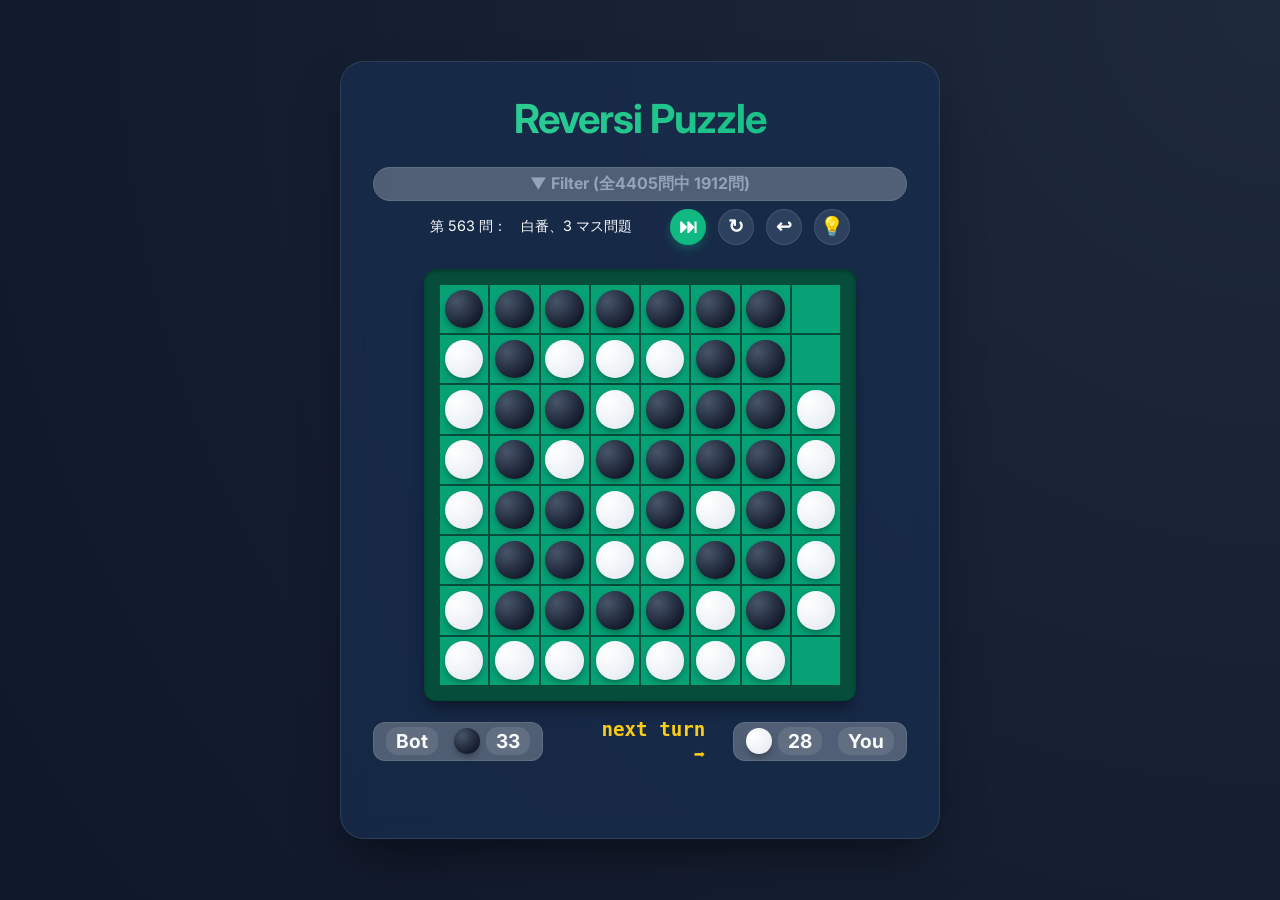
==== commit 01af5d7e: "update" ====
--- a/index_android.html
+++ b/index_android.html
@@ -232,9 +232,9 @@
     /* Inherits from .control-panel */
     display: flex;
     align-items: center;
-    gap: 1rem;
-    padding: 0.5rem 1.25rem !important; /* Slightly more compact padding */
-    border-radius: 12px !important; /* Smaller rounded corners */
+    gap: 0.5rem;
+    padding: 0.3rem 0.75rem !important;
+    border-radius: 12px !important;
 }
 
 .control-panel {
@@ -257,14 +257,14 @@
 
 .count-item {
     display: flex;
-    flex-direction: column;
+    flex-direction: row;
     align-items: center;
-    gap: 0.25rem;
+    gap: 0.35rem;
 }
 
 .count-item .stone {
-    width: 30px;
-    height: 30px;
+    width: 26px;
+    height: 26px;
 }
 
 .player-label {
@@ -285,10 +285,10 @@
 .turn-arrow {
     font-weight: 800;
     color: #facc15; /* Yellow (Tailwind yellow-400) */
-    padding: 0 0.5rem;
+    padding: 0 0.25rem;
     min-width: 50px;
     font-family: monospace;
-    font-size: 1.4rem;
+    font-size: 1.2rem;
     display: inline-block;
 }
 
@@ -339,6 +339,12 @@
     gap: 0.5rem;
     margin-bottom: 0.5rem;
     width: 100%;
+}
+
+/* 折りたたみ中はパディングを縮小 */
+.control-panel.consolidated:has(.filter-content.hidden) {
+    padding-top: 0.3rem;
+    padding-bottom: 0.3rem;
 }
 
 .filter-header {
@@ -563,6 +569,7 @@
                 <div class="action-buttons">
                     <button id="next-button" class="btn-primary" title="別のパズル (N)">&#x23ED;</button>
                     <button id="reset-button" class="btn-secondary" title="始めからやり直す (R)">&#x21BB;</button>
+                    <button id="undo-button" class="btn-secondary" title="１手戻る (U)">&#x21A9;</button>
                     <button id="hint-button" class="btn-secondary" title="ヒント (H)">&#x1F4A1;</button>
                 </div>
             </div>
@@ -1473,7 +1480,7 @@
 --OOOOOOXXOOXOOXXXOOOOXXXXOXOXXXXXOXXOXXXXXXXXOXOXXXOO-XXXOOOO-X X
 --O-OOOOO-OOOXOOOOOOOXXOOOOXXOOOOOOXOOOOOOXXOXOOOOOOOOOOXXXXXXXX X
 XOOOOOO-XOOXXXX-XOOXOXXOXOOOXXXOXOXXOXXOXXOXOOOOXXXOOOOO-OOOOX-O X
-OOOOXX--XXOXXXXXXXXXOXXXOXOXXOXXOXXOXOOXXXOXOXOO-XXOOOXO-XXXXXXX X
+XXXXOO--OOXOOOOOOOOOXOOOXOXOOXOOXOOXOXXOOOXOXOXX-OOXXXOX-OOOOOOO X
 OXXXX-O--OXOXO-XXXOXOXXXXXXOXXXXXXOXOXXXXOXXOOXXOOOOOXOXXXXXXXXX X
 OOOOOOOXOXXXXOOXOXXXOXOXOXOOXXOXOXOXOXOXOOXXOOOXOOOOOOOX-XOO---O X
 XXXXXXXX-XXXOOOO--XOOXOO-XXOXOXOXXOXOOXOXOXOOOXOOOOXXXXXXOOOOOOO O
@@ -1665,7 +1672,7 @@
 -OOOOOOOX-OOOOOXXXOXXOXXXOXOOXOXXXOOXOOXXOOXXOOXXOOOOOO-XXXXXXX- X
 OXXXXXXXOOOOXOXXOOOXOOXXOOXOOXXXOOOXOXXXOOXXXOXXO-XXOOXX--X-OOOO X
 XXXXXXX-XOOOOXXOXOOOXXOOXOOXXOXOXOXXOXOOXOOOOOXOXXOOOOOOXO---OXO X
-XOOOOOOOXXXXOOOOXXXXXXOXXOXXXOOXXXOXOXOO-XXOXXOO--XXXOOO-OXXXXXX X
+XOOOOOOOXXXXOOOOXXXXXXOXXOXXXOOXXXOXOXOO-XXOXXOO--XXXOOO-OXXXXXX O
 X-OOOOOXOOOOXOOOOOXOOOOXOXXXOXOXOXOOXXOXOXOOXOOXOOXXOX-XO-OOOOX- X
 XOOOOO--XOOOOO--XOOOOXXXXOOOOOXXXOXOOOOXXXXOOOOOXXOOOOOOXXXXXXXX X
 XXXXXXXOXXXXXXOXXXXXXOXXXOXOOOXXXOXOXXXXXXOXXXXX-OXXXO--O-XXOOOO X
@@ -1735,9 +1742,9 @@
 OXOOOO--OOOOOOOOOXOOXXO-OXOOXOXXOXOXXXOXOOXXXXXXO-XXXXXXOOOOOOOX X
 OXXXXXXOOXXOOXXOOXOXXXXOOOXOXOXOOOXXOXOOOOXXXOOOOOOOOOO-XOO--XX- X
 OOOOOO-OXOXOOOO-XXOXXXXXXXOXXXXXXXOXOXXXXXOOOXO-XXXOOOO-XXXOOOOX X
-XXXXXXXOXOOOOOOOXXOXOXOOXOXXOOXOXOXXOOXOXOOOXXXOXOOXXXXOXXXX---- X
+OOOOOOOXOXXXXXXXOOXOXOXXOXOOXXOXOXOOXXOXOXXXOOOXOXXOOOOXOOOO---- X
 -O-XXXX-OOOXXXX-XXXOOXXOXXXOOXXOXXXOXOXOXXXXOOXOXXOOXXXXXXOOOOOO X
-O--OOOXO-OOOOXXO-XXXXOXOOXXOOXXOXXOXOOXOXXXXXXXOOXXOOOXOOXXXXXXO X
+O--OOOXO-OOOOXXO-XXXXOXOOXXOOXXOXXOXOOXOXXXXXXXOOXXOOOXOOXXXXXXO O
 XOOOOOOOXXXXXXXOXOXOOXOOXOXXXOOOXOXXOOOOXXOOXXOOX-OXXOO--OOXOO-O X
 XXXXXXX-XXOOOXOOXXXXXOOOXXXXOOOOXXXOXOOO-XOXXXOOXXXXXX--OOOOOOOO X
 --XXXXOXO-XOXOOX-XXXXXOXXXOOXXXXOXOOOOXXOXOOOOOXOOXXXOOXOOOOOOOX O
@@ -1819,7 +1826,7 @@
 X-XXXXXO-XXXOXXOXOXXXOXOXOOXOXOOXOXOXXXOXOOXOXOO-OXXXOO-OOOOOOOX X
 OOOO-O--OOOOOXX-OOXOXOXOOXXOXOOOOXXXOOXOOXXOOOXOOXXXOOXXXXXXXXXX X
 XXXXXXXXOXOOOOOXOXXXOOOXOXXXOOXXOXXOOXXXOXOXOO-XOX-OXOOXOXX-OOO- X
-OOOOOOOOXOXOXOOXXOOOOOOXXOXOXXXXXOOXXOXXXXXOXXXOXXXXXX--XXXXXO-- X
+OOOOOOOOXOXOXOOXXOOOOOOXXOXOXXXXXOOXXOXXXXXOXXXOXXXXXX--XXXXXO-- O
 -OOO--XOX-OXXXOXXXXOXOXXXXXXOXOXXXXOXOOXXXOXXOXXXOXXXXXXOXXXXXXX X
 OXOOOO--OOOOXXXOOOOXOXXOOOXOOXXOOOOOXXXOO-OXXOOOOOXOOOOOOXXXXXX- X
 XXXXXXOXOOOOXXX-OOXXOXX-OOOXXXXXOOOXXOXXOOXXOXXXOOOOOO--XXXXXXXX O
@@ -1901,7 +1908,7 @@
 OXXXXXXOOOXXXXXXXXXXXOXOXXOXOOXOXOXOXOXOXXOOOXXOXXXXXXX-O--OOO-- O
 XXXXXX-XXOOOOOX-XOOXXXX-XOOOXXXXXOXXOXXXXOOXOXXXXOOOXO-XOOOOOOO- O
 XOOOOOOOXXXXXXXOXOXXXXXOXOOXOOXOXOXXXOXOXXXXXXOOXXXXXX-O-X-XOO-- O
-XOOOO-X-XOOOOOOXXOXOXOOXXOOXOOOXXOOOOOOXXOOOOOOXXOOXXO-X-OOOOOO- O
+OXXXX-O-OXXXXXXOOXOXOXXOOXXOXXXOOXXXXXXOOXXXXXXOOXXOOX-O-XXXXXX- O
 --XXXXXX--XXXXX-XXXXOXXXXOXOXXXXXOXXXOXXXOXXXXXXOOOOOXXOXXXXXXXX O
 XOXXXX-XXXXXXXXOXXXOOXOOXXXXXOXOXOXXOOXOXOOOXXOOXOOXXX-OOO-XXX-- O
 XXXXXXXXOXXXOOOOOXXOOXOXXXXOOOXXXXOOOXXXXXXOXOXXX-XXXX-X--XXXXX- O
@@ -2196,7 +2203,7 @@
 -OOOOOOO-XXXXXXXOXXXOOOXOOXXXOOXOOOOOXOXOOOOXOXX--OOOOOX-OOOOOOO O
 OXXX-O--O-XXXXXOOXXXOXOOOXXXXOXOOXOXXOXOOXXXXXXOOXXOOXXOXXXXXXX- O
 -O-XXXX---XXXXXOOOOOOXXOOOXOXXXOOXOXXOOOOOXXOOXOOXOOOOOOXOOOOOOO O
-OOOOOOOXXXXXXO-XOXOOXOOXOXXOOXOXOXXOXXOXOOOXOOOX-OOOXOOX---OOOOO O
+XXXXXXXOOOOOOX-OXOXXOXXOXOOXXOXOXOOXOOXOXXXOXXXO-XXXOXXO---XXXXX O
 -OOOOOO---OXXOOXXXXXOOOXXXXXOXOXXOXOXXOXXXOXOXXXX-XXXXXXOOOOOOOX O
 OOOOOOO-XXXXXO-XXXXOXXX-XXOXOXXOXXXOXOXOOXOXOXOO-OXXXOXOO-XXXXXX O
 -OOOOOXO-OOOXXXOXXOOOOXOXXOOOXOOXXOOXXOOXOOXOOOOOOXXXX--XXXXXXX- O
@@ -2325,7 +2332,7 @@
 X-XXXXX-XXOOOXOXXXXXXOOXXXOXOXOXXXXOXOOXXXOXOOOX-OXXXO-XOOOOOOO- X
 OXXXXXXOOXXXXXXOOOOXXOXOXOXOOXOOXXOOOOOOXXXXOOOO--XOOO-O-XOOOOO- O
 -OOOOOOOOOOOOOOXX-OOXOOX-XXOXXOXOOXOOOXX-OOXOOXX-OOXXXXXOOOOOOOO O
-OOOOOOO-OXXOOO--OXXXOOOOOOXOOXOOOXOOXXOOOXXXXOOOOOOOOO--OXXXXXXX O
+XXXXXXX-XOOXXX--XOOOXXXXXXOXXOXXXOXXOOXXXOOOOXXXXXXXXX--XOOOOOOO O
 OXXXXO--OOXXXO--OXOXOOOOOOXOOOOOOXOOOOOOOXOXOOOOOOXXOXOOO-OXXXXO X
 XXXXXXXX--OXXXOXXXXOXXOXXXOXXXOXXXXXOOOXXXXOOXOXXXOXXO-X-OOOOOO- O
 --XXXO--X-OXXXOXXXXOXOXXXXXXOXOXXXOXOOOXOOOXXOOXOOOOXXOXOXXXXXXX O
@@ -2654,8 +2661,8 @@
 X-XOOXXXX-XOOOXXXOOOOXOXXXOXXXOX-XOOOXXX-XXOOOXX-XOOOXXXXOOOOOOO O
 XXXXXXXXXOOOOXXOXOOXXXOOXOXXXOXOXXXXOXOOXOXOXOOOXOOXX--XOOOOX--- O
 OOOOOOOXOXXOOOX-OXXXOOX-OOXXXOXXOOOXOXOXOOXOOOXXOXOXXO-XX-OOOOO- O
-OOOOOOOOOXOXXXXOOOOOOXXOOOOOOXXO-OXXOOXO-OOOXOXO--OOOXXO-OOOOOXO O
-O--OOOOOO--OXXXXOOOOOOXOOOOXXOOOOOOOXXOOOXOXOOOOOXXOOO-OOXXXXXXO O
+XXXXXXXXXOXOOOOXXXXXXOOXXXXXXOOX-XOOXXOX-XXXOXOX--XXXOOX-XXXXXOX O
+X--XXXXXX--XOOOOXXXXXXOXXXXOOXXXXXXXOOXXXOXOXXXXXOOXXX-XXOOOOOOX O
 OXXXXXXXOOXXXXXXOOOXXOOXOXOOOOXXOXXOOXXXOXXXOOXXO--XXOXXO--XXXX- O
 XXXXXXXX-XOOOOXXXOXXOXXXXOOXXXOXXXOOXOOXXXXOOXOX--XXXOOX--OXOOOX O
 -XOOOOOOOXXXXXXXOXXXOOOXOXOXOXOXOXXOXXXXOXXOOXXX-XXXXOXX--X-XXXX O
@@ -2669,7 +2676,7 @@
 -X-OOOO-XXXOOO--XXXXOOXXXXXXXOOXXXOXXOOXXXXOOXXXXXXXXXXXXOOOOOOO O
 --OOOOXOXOOOOOXOXOOOXOXOXOXXOXXOXOXXXXXOXXXXOXXOXOXXXXX-XOOOOX-- O
 OXXXXXX-OXXOOX--OXXXXO-XOOOXXOXXOOOXOXXXOOXOXXXOOOOOXXO-XXXXXXOX O
---OOOOOO---OOOXOXXOOOXXOOXOOXOXOXXOXXOXOXXOXOXOOXXOOOOXOXXXXXXXX O
+--XXXXXX---XXXOXOOXXXOOXXOXXOXOXOOXOOXOXOOXOXOXXOOXXXXOXOOOOOOOO O
 --OOOOOXXXXXXXXXXXXOOOOXXXOXOOOXXXOOOXOXXXXOOXXXXOOXXX-XOOOXXO-- O
 XOXXXXXXOOOOOOXOOOXXXXXOOXXXXOXOOXXXXXXOOXXOXXXXO-OXXXX--OXXXX-- O
 -OOOOOOO--OXOX-XXOXOXXXOOOOXOXXOXOOOXOXOXXXXXXOOOOOOOOOOOXOOOOO- O
@@ -3093,7 +3100,7 @@
 OOOOOOO--OXXXO--XXOXOXXXXOXOOOXXXOOOOXXXXOXOXOOXX-XXOOOX-OXXXXXX X
 OOOOOOO-XXXXXOOXOXOXOOOXOOXOOXOXOOOOOXOXOOOXXOXX-OXOOO-XO-OOOO-- X
 --XXXXX--OXXXX--OOOOOOOOOOXOXOOOOOXXOXOOOOXOOOXOOOOOOXOOXXXXXXXO X
-XOOOOOOOXXOOOX--XOXOXXXXXOXXOXOXXOXXXXXXXOXXXXXXXOXXXX--XOXXXX-- X
+OXXXXXXXOOXXXO--OXOXOOOOOXOOXOXOOXOOOOOOOXOOOOOOOXOOOO--OXOOOO-- X
 --OOOOXOXXXXXXXOXXXXOOOOXXOXOOOO-XOOXOXOOOOOXXOOOOOOOOOO--XXXXX- X
 --OOOOO---OXXXX-OOOOXXOOOOOXXOOOOOXOXXOOOOOOXOOOXOOXXOOXOOOOXXOO X
 -XXXXXX---XOOOO-OXOXOOOXOXOOOOOXOXXOXOOXOXOXXOOXXXXOOOOXOOOOOOO- X
@@ -3353,7 +3360,7 @@
 -OOOOO-OO-OXXXO-OXXOXOXXOXOXOOXXOXXOOOXXOXOOOOO-XOXXXOOOOOOOOOO- X
 XXXXXXXO-OOOOOOO-OOOXOOOOOOOOXOOOOXOOOOOOXOXOOOOXXXOOO--OXXXOO-- X
 XXXXXXX-OXOOOOO-OXXXXOO-OXOXOOO-OXOOXXOOOXOXOXOOOOXXXXX-OOOOOOO- X
--OOOOOOO-XOXXXXOOXXOXXXO-XOXXXXOXXXXXXXOXXXXXXOOX-XOXOXO--XOOXXX X
+-XXXXXXX-OXOOOOXXOOXOOOX-OXOOOOXOOOOOOOXOOOOOOXXO-OXOXOX--OXXOOO X
 -XX-OOO-O-XOOO-XOOOOXXXXOOOOOOXXOXOOXXXXOXOOXOXXXXXXOO-XOOOOOOOO X
 O-OOXXXX-OOOOXXOXXOXXXOOXOXOXXOOOOOXOOXOOOXOXOXO--OXOXOO--OXXXXO X
 ---XXXOXO--OOO-XOOOOOXXXOOOOOXXXOOOXOXXXOOXXXOXXOXOXXXXXXOOOOOOO X
@@ -3548,7 +3555,7 @@
 O-XXXXXX-OXXOXXOXOOOXXOOXOOOXXOOXOXXOOOO-OXXXOOO-OOOOOOOXOXXXX-- X
 -OOOOOXOO-OOOXOOOOXOXOXOOOOXOXOOOOXOXOOO-OOXOXOO-OOXXOOO--OXXXXX X
 --OOOOOO--OOOOOXXXXXOXOOXXXOXXOOXXOXXXOOXOXXXXOOOOOOOOOOXXXXXX-- X
-OOOOOOO-XXXOOO-OXXOXOXOOXXOOXOOOXOOXOOOOOOOOOXOO-OXXXX-OOXXXXX-- X
+OOOOOOO-XXXOOO-OXXOXOXOOXXOOXOOOXOOXOOOOOOOOOXOO-OXXXX-OOXXXXX-- O
 -OOOO---X-OOO-OOXXOOXOOOXOXXOXOOXOXXOXOOXXXXXOOOXXXXOOOOXXXXOOOO X
 --OOOO-OXOOOOXO-XOOXXOXXXOOOOOXXXXXOOXXXXXXOOOXXX-XXXXXX-XXXXXOX X
 OOOOOO--XXXXOO--XXOOXOOXOXOOOOOOOXXOXXOOOXOXXXOOOXOOOO-OOXXOOOO- X
@@ -3644,7 +3651,7 @@
 OOOOOOO-XOOXOO-XXOOOOOXXXOOOXXOXXXOOXXOXXOXOOOOXXXXXXOOXXXX-X--- X
 --OOOOOOXOOOXXXXXOOXOOXXXOXOOOXXXXXXOOXXXXXOXOXOX-OOXXO---OOOOOO X
 OXXXXOOXOOOOOOOOOXXOXXOOOXOOXOOOOOXOOXOOOOOOOXOO--OOXX--XXXXXX-- X
-XXXXXXXXX-XOOOOXXOXXOOOXXOOOOOXXXOOOXXOXXOOXXXXXXOXX-X-XX-XXXX-- X
+OOOOOOOOO-OXXXXOOXOOXXXOOXXXXXOOOXXXOOXOOXXOOOOOOXOO-O-OO-OOOO-- X
 XOXXXX--XOOOXX-OXOXXXXOXXOXXXOOXXXOXOXOXXXXOOXXX-XXOOOOX--OXXXOX X
 XOOOOOOOXOOOOOOXXOXOXOOXXOXXOXOXXXXOXOXXXOXXOXOXXO-OXXXXX-O----X X
 -XXXXX-X--XXXXOXOOOXXXOXOOOXXXOXOOOXXOOXOXXOOXOXXXXOOOX--XXXXOOX X
@@ -3811,14 +3818,14 @@
 --XOOX--OOOOOOOOOOXXXOOOOOXXXXOOOOXOXXOOOOOXOXX-OOOOXO-XOXXXXXXX X
 XXXXXXXXXOOXOO--XOOOOOXXXOOOOOX-XOOXOOXOXOOOOOXOX-OOOOOOX--XXXXO X
 --OOOOOX-XXXXOOO-XXXOXOXXXXXXOOXOXOXXXOXOOXXXXOXOOXXXXXX--XXXXOX X
--OOOOOO-X-XXXXXOXXXOOXOOXOXOXOXOXXXXXOXOXXXXXXXO-XXXXXXO-OOOOOO- X
+-XXXXXX-O-OOOOOXOOOXXOXXOXOXOXOXOOOOOXOXOOOOOOOX-OOOOOOX-XXXXXX- X
 --XX-OOO--XXOO-OOOXOXXXOXOOOXXXOOOOXXOXOOOXXXXXOOOOOOXXOXXXXXXXX X
 --OOOOO-O-OXXO-OOOOOOXOOOOOOOOXOOXXXXOXOOXOXOOOOOOOOOOOOOXOOOO-O X
 OOOOOOOOXOOOOXXOXOOOOOXOXOXOOXOOXXOOXOOOXOOOOOO-X-OOOO--X-OOOOO- X
 -XXXXX---OOOOX--OOOXXOXXOOXXXXXXOOOOOXOOOXXOXOXOXXXXXXXXOOXXXXXX X
 -OOOOO---OOXXO--OOXOOOOOOOXOXXOOOXOXOXXOOOXOXOXOOOOOXXOOXXXXXXXO X
 -OOOOOOOX-OXOOXOXOXOOXXXXOOOXOXXXOOXOXOXXOXXXOXXXOOOOOO-XOOO---O X
-XXXXXXXXOOOOOOXXOXXXXXOXOOXOXXOXOXOXXXXXOOXOXXXXOXXXX--XX-XXX--- X
+OOOOOOOOXXXXXXOOXOOOOOXOXXOXOOXOXOXOOOOOXXOXOOOOXOOOO--OO-OOO--- X
 --XXXXX-OOOXOX-OOOOOXXOOOOOOXOXOOOXXOXXOXXOOXOX-XXXXXXOXXOOXXO-O X
 -OOOOO----OOOOXOOOOOOXXOOOXOXXXOOOXXOOXOOOXXXOXO-XXOOXXXOOOOOOOO X
 XXXXXXXO--OOOOOOXOOOXOOOXXOOXXOOXOXOOOOOXXXXXXOXXOOXXO--XXXX-OO- X
@@ -3829,7 +3836,7 @@
 --XOOXXO-OOOOOOOXOOOXOXO-OXOOXOOOOXOOOOOOOXXXOOOO-OXXOOO-XXXXXXX X
 --OOOOO-O-OOXOO-OOOXXOOXOXXXOOOX-XXOOOOXXXOOOOOXXXOXXXXXXOOOOOOX X
 XXXXXO-OOXOOOXO-XXXOXOXOXXOXOXXOXXXOXXXO-XOXXXOOOOOOOX-O-XXXXXX- X
--X-OOOOO--XOOX--OOOXXOOOXXOXXOXOXXXXXXXOOXOOXOXOOOXXXXXOOOOOOOOO X
+-O-XXXXX--OXXO--XXXOOXXXOOXOOXOXOOOOOOOXXOXXOXOXXXOOOOOXXXXXXXXX X
 --XXXXX--OOOXX-OOOOXOXOOOOXOXOOOXXXXOOOOXXXOOOOOXOOOOOOXO-OOXOOO X
 XXXXXXXXOOOXOOOXXOXOXXOXXXOXXXOXXXXOXXOX-XXOOOOX--OOOOOX-OOOOO-- X
 XOOOOX--XOOOOO--XOOOOXOOXOXXOXOOXOXXOOOOXXXOOOOOOOOOOO--XXXXXXXX X
@@ -3844,7 +3851,7 @@
 XXXXXXXOXOOOOXOOXXOOXOXOXOXOOOOOXOXXXOOOXXOXXOOOXOXOOO--O--O-OX- X
 OXOOOO--OXXOOO--XXOXOOO-XXXXXOXXXXXXOXXXXXXOXXXXXXXXXX-XXOOOOOOO X
 X-XXOXXXX-XXXOOXXOOOOXOXXOXXOOXXXXXOOXOXXXOOOOOO-OOOOO-XO-OOOOO- X
----XOOXX--XXOOXXXXXXOXOXX-XOXOOXXXOXOXOXXXXXXXXXOOXOXXOXOOOOOOOO X
+---XOOXX--XXOOXXXXXXOXOXX-XOXOOXXXOXOXOXXXXXXXXXOOXOXXOXOOOOOOOO O
 --OXXX-OO-OOOXOXOOOXXOXXOOOXOXOXOOXOOXOXOXOOOOOXXOXXXXOXOOOOOO-- X
 -OOOOOOOOOOOXXOOOOOXOOOOOOOOOOXOOOXOXOXO-OXOOXXO--OXXXXO-O-XXXXX X
 -X-O-X-XO-XOXX-XOXXXXOOXOXOXOOOXOXXOXXOXOXOXOOOXOOOOXXXXOXXXXXXX X
@@ -3852,7 +3859,7 @@
 OO--XXX-XOOXOO-OOOOOXOOOOOOOXXOOOOOXOXXOOOXOXOXOO-OOOXOO-OOOOOXO X
 OOOOOOO-XXXXXO--OXOOOXXOOOXOXXXXOOXXOOX-OOXXOOXXOOOOOO-XXOOOOOO- X
 OXXXXX--OOOOOOOXOXOXOXOXOXOOXXOXOXXXXXOXOXXXXOXXOXXOOX-XXXOO-X-- X
-X--O--XO-X-XXXXXOOXOOOXXOOOXOOXXOOOOXXXXOOXXXXXXOOOOOOOXOOOOOOOX X
+X--O--XO-X-XXXXXOOXOOOXXOOOXOOXXOOOOXXXXOOXXXXXXOOOOOOOXOOOOOOOX O
 -OOOOOXXO-OOOOOXOOXOXOOXOOOXOOXXOXOOXOOXOOOXOOOX--XXXOOX-X-OOOOO X
 --OOOXXXOXOOOOOOOXXXOXOOOXXXXXOXOXOXXXOXOOXXOXOOOXXXOOOO--XXO--X X
 --XOXXXX--OOOOOXOOXXXOOXOOXXOOOXOXOOOXXXOXOOOXX-OOXXXXX-OXXXXXXX X
@@ -3891,8 +3898,8 @@
 -OOOOOOX-XXXXOOOOXXXXXOOOXXXXXOOOXOXOXXOOXXOXOO-OXXXXOO-OOOOOO-- X
 XXXXXXOXXXOOOOOXXXXOOOOXXXXOOOOX-XXXOOOXXXXOXOOX-XOOOOOXXO-O-O-- X
 --XXXXX-O-XXOXX-XOXOXOXXXXOOOXXXXOXOXOXXXOOXOXXXXOOOOOXO-XXXXXXX X
-XOOX----OOOX-XXXOOXXX-XXOOOXXXXXOOOOXXXXOXOXOXXXOOXXOOXXOXXXXXXX X
---OOOOOO--XXOOXX--XOOOXXOXXOOXXXOXOOXXXXOXOXOOXXOOXXXXXXOXXXXXXX X
+XOOX----OOOX-XXXOOXXX-XXOOOXXXXXOOOOXXXXOXOXOXXXOOXXOOXXOXXXXXXX O
+--XXXXXX--OOXXOO--OXXXOOXOOXXOOOXOXXOOOOXOXOXXOOXXOOOOOOXOOOOOOO X
 XOOOOOOOOOOOOOOO-OXOXOXO-XOXOXXOXOXXXOXOOOOXXXOOO-XOXX-O-XXXXXX- X
 OXOO-X--OOOOOO-OOOXXOO-OOOOOXOOOOOOXOXXXOOXOOOXOOOOXXXOO-OOOXOOO X
 --OOOOOX--OOOOOXXXOXOOOXXXXXOOOXXXOOOOOXOOOOOOOX-OOOOOOX-OXXOOOO X
@@ -3951,7 +3958,7 @@
 -OOOOX-OXOOXXXXOXOXOOOXOXOXXOXXOXXOOXOXOXOOXOXXO-OOOOOXO--OOOOO- X
 OOOOOOO-O-OXXO-OOXOOXXOOOOXOXXXOOOOXOXX-OOXOXXXXOOOOOXXXX-OOOO-O X
 OXXXXO-XOOXOOOOOOXOXOOOXOXOOOOOXOXOOOXOX-XOXOOOX-XXXXOO-OXOOOO-- X
--XXXXXXO-XXXXXOOOXXXXOXOOXOOOOXOOXOOOXXOOOOOXXXOOOXXXX-O-XXXXX-- X
+-OOOOOOX-OOOOOXXXOOOOXOXXOXXXXOXXOXXXOOXXXXXOOOXXXOOOO-X-OOOOO-- X
 XXXOOOOXXXXOOOOXXXXXXXXXOXXXXXOXOOXXXXOXOXOOOXOXOOOO--XXOOO----X X
 -OO-XXXO--OXXXOXOOOOOOOXOXOXXXOXOXOXXOOXOXXXOOOXOXXOOO-XOXOOOO-X X
 -XXXXXXX--OOOOOOOOXXXXOOOOOOOOXXOOOOOXXXOOOOXOXX--OXXXXX-OOOOOOO X
@@ -3986,7 +3993,7 @@
 XOOOOX--XOOXXO--XOOOXXXXXOOXOXXXXXOOOXXXXXXOXOXXXOXXOOO-XXXXXXX- X
 -OOOOOO-X-OXXXX-XXXOOXXXXXXXOXXXXXXOXXOXXXOXXXOX-OOOOOXX-OXXXXXX X
 -XXXOOOO-XXOOO-OOXXOOOOOXXXXXXOOXXXOXXOOXXXXXXOO-XXXXOO--XXXXXXX X
-OXXXXXXXOOXOOXXOOXOXXXXOOXOOXXXOOXOXOXXOOXXXXOXXOXXXOX----XXXX-- X
+XOOOOOOOXXOXXOOXXOXOOOOXXOXXOOOXXOXOXOOXXOOOOXOOXOOOXO----OOOO-- X
 OXXXXXXXOXOOOOOXOXOXOOXXOXOXOXXXOXOOXXXXOXOXOOXX-XXOOO-X-XXX-O-- X
 OXXOOO--OXXXXXXXOOXXOXXXOOOXXXXX-OXXXXOXOOXOXXOX-OOOOOOX--XXXXOX X
 -XXXXXXXO-OOOOXXOOOOXXXXOOOXXXXXOOOOXXXXOXOXXXXOO-OXXXXO-XO-X-XX X
@@ -4106,7 +4113,7 @@
 O-XXXX--OO-XXXX-OOOOXXXXOOXOXXXXOXOOOOXXOXXOOXXXOXXOXO-XXXOOOOO- O
 XXOOOOO--XXOOOO-XXXOOXOXXXOXXOOXXXXXXXOXOXXOXXOX-XXXXXXX--XXXX-X O
 --OXOOXX-XXXOOXOOXXOXOXXOXOXXOXXOXXXXXXXOXOOOOXX--XXXXXX--XOOOOX O
-XOOOOOOXXOOXXOXXXOXOOXXXXOXXXXXXXOOXXXXXXXXOXXXXX-XXO-XX--X--O-X O
+XOOOOOOXXOOXXOXXXOXOOXXXXOXXXXXXXOOXXXXXXXXOXXXXX-XXO-XX--X--O-X X
 XOOXXO--XOOOXXX-XOOOOXXOXXOXOOXOXXXXXOXOXXOXXOOOXXXXXO-OOX-X-OX- O
 XXXXXXXXOXOOOOOOXXXOXXOX-XOXXOXXOOXOOOXX-XXOOXXXX-OXXO---OOOOOO- O
 -OXXXXXOX-XXOXOO-XXOXOXOOOOOOOXOOOOXXOOOOOXXXOOOO-XXXXOO-XXXXX-- O
@@ -4137,9 +4144,9 @@
 O-XXXXXXXXXOOOXOXXOOXXXOXOXOXXXOXXOXXXXOXXXXOXXO--XXXXX--XXXOX-- O
 --OOOOO--XXXXOOOOOXOOOOOOOXXOXOOOOOXXOOOOOOOXXOO--OXOXX-OOOOOOXX O
 --XXXXXX-XXXXOXOOXXOOOXOOXXXXXXOOXOXOOXOO-OOXOXXO-OOOXX--OOOOOXO O
--OOOOOO-XXXXXOX-XXXOOX-OXOXOXO-OXOOXXOOOXOXOXXOOXXXXXXX-XXXXXXX- O
+-OOOOOO-XXXXXOX-XXXOOX-OXOXOXO-OXOOXXOOOXOXOXXOOXXXXXXX-XXXXXXX- X
 XXXXXXXOXXOOXXOOXXXXOOXO-XXXOOXOOOXOOOOO-XXOOXOO--OXXO-O-OOOOOO- O
--OOOOOOO--OOOXOO--OOXOOO--OOOOXOXXOOOOXOXXOOOXOOXOOOOOXOXXXXXXXX O
+-OOOOOOO--OOOXOO--OOXOOO--OOOOXOXXOOOOXOXXOOOXOOXOOOOOXOXXXXXXXX X
 O-OXOO--O--XXOXXOXOXOXXXOOXXXOOXOXOOOOOXOXXOOOO-OXXXXOX-XXXXXXXX O
 --XXOOXOXXXOOOOOOXXXXXXXOOXOOOXXOOXOOXXXOOXOXOOO--XXOOO--OXXXXX- O
 XXXXXXXXX-XXOOXOXXXXXXOOXOOXXOOO-XOXXXOOOOXOXOOO--OXXX-O-OOOXX-O O
@@ -4153,7 +4160,7 @@
 -OOOOO--X-OXOOOXXXXOOOOXXXXXOXOXXXXOXOOX-XOXOXOXXXXOXX-XOXXXXX-X O
 -XXX-O--X-XXXO--XXOOXXOOXOXXOXXOXXOXXXXXXXXOXOXXXXXXOOOOXOOOOOOO O
 XXXXXXX-OOOOOX--OOXXOXXOOOXXXXXXXOOXXOXXXXOXOXOOXXXXXO--OXXXXX-- O
---OOOXXO--OOOXXOOOOOOOXOOOOXOOXOOOXOOOOOOXOOXOOOXXXXXO-OOOOOOO-- O
+--XXXOOX--XXXOOXXXXXXXOXXXXOXXOXXXOXXXXXXOXXOXXXOOOOOX-XXXXXXX-- O
 XOOOOOO--XXXXO--XXXOXOOOXXXXOOOXXXXOXOXXXXXOXOXX--OOOOX-XXXXXXXX O
 -XXXXX--X-XXOXOO-XXXXOOOOXXXOXXOOXXOXXXOOXOXOXOO-OXOOOXOOXXXXX-X O
 XXXOOO--OOXXOX--OOXOXXXOOOXXXXXOOXXXXXXOOOXXXXXOOOOOXX-OXXXXXX-- O
@@ -4178,7 +4185,7 @@
 --OXXOOXO-XXOOOX-OXOXXOXXXOXXXXXXOXXOXXXXXXOOOXXXXXXXXOX--O-XXOX O
 OOOOOOO-XXXXXX--XXXOXXXXXXOXOXXXXXOOXOXX-XOOOXOX-XXXOOX-OXOOOO-X O
 -XXXXXX--XXXOOO-OOOOXOXOOOOOOXXXOOOOOXXXOOOXXOXX--XOXXXX-XXXXXXO O
---OOOOOOO-OOXXXXOOOXOOXXOXOXXXXOOOOOXOOO--OXXXOO-OOOOOOO-XXXXXXX O
+--OOOOOOO-OOXXXXOOOXOOXXOXOXXXXOOOOOXOOO--OXXXOO-OOOOOOO-XXXXXXX X
 -XXXXXX-OOXXOO-OOOOOOXOOOOOOOXXOOXOXXXXO-XXXXXXOXXXXOXX--XXXXXX- O
 OOOOXX-O--OXXXO-XXXXXOXXXXXXXXOXXXOXOXOXXXXXXXXX--XXXXOX-XXXXXXX O
 --OXOOOXO-XXOOOXOXXXXXXXOXOOXXXXOOOXXXXXOXOXXXXXOXXOOX-XOXXO-O-- O
@@ -4230,7 +4237,7 @@
 XOOOXO--XOOXXX--XOXXXXXOXXOXXOXXXXXOXXXXXXXOXXOOX-OXXXXO-OOO-OXX O
 O--OOOO-OOOOOO-XOXOOOOXXOXXXXXOXOXXOXXOXOXXXOXXXOOOOXX-XXXXXXX-- O
 --O-XXOO-XXXXXOO-XXXOXXOXXXXOXXOOOOXOXXOO-OOXXXOO-OOOXXOXXXXXXXO O
-----XXXX---OXXXXOOOOOXXXOOOXXOXXOOOOOXOXOOXOOOOXOOXXOOOXOXOOOOOO O
+----XXXX---OXXXXOOOOOXXXOOOXXOXXOOOOOXOXOOXOOOOXOOXXOOOXOXOOOOOO X
 XOXXXXXOXOOXXXXOXOXOXOXOXOXXOOOOXXOXXXOXXOXOXOXXX-XXOX--X--XXX-- O
 -XXXXX-O-XXOXX-O-XXOOOOOXXXXXXOOXXXOXXOOXXOXXXXOX-XXXXXX-XXXXXXX O
 OOOOOXX-XOOXXXX-XXOOOXXOOXXXOXXOOOXXXOXOOOOXXXXOO-XXXXXO--XXXX-- O
@@ -4259,7 +4266,7 @@
 -OOOOOOO-OOXXXXXXOOOXXXXXOXXXXX-XOXXOOX-XXXOOOXXXXOOOO--XOOOOOO- O
 ---XXXOXX-XXXOXXXXOXOXXXXOXOXOXXXXOXOXXXXOXOXX-XXXOXXX-XXOOOXX-X O
 OOOOOOOOXXXOXXO-XXOXOOO-XOXOOXXXXXXOOXXXXOOOOOXOXOXXXX--XXXXX--- O
---OOOOO-OXXXXOOOOOXXOXOOOXOXXOXOOOOXOOXOOXOOXXOOXXXOOXXOO--XO-X- O
+--OOOOO-OXXXXOOOOOXXOXOOOXOXXOXOOOOXOOXOOXOOXXOOXXXOOXXOO--XO-X- X
 OOOOOOOXXXXXOOOOXXXOOXOOXXXXXOOOXOXXXOOOOOOXOOOO--XOOXX--XOO--X- O
 XOOXXXXOXOOOXXXOXOXXXXXOXOXXXXXOXOXXXXOOXXXXXOOO--XXOX---OOOOO-- O
 -XXXXXX-O-XXOO-OOXXXOXOOOOXXOOXOOOOXXOXOOXOOXXXOOOOOOOX-OXXXOO-- O
@@ -4313,7 +4320,7 @@
 --XXXXX-OXOOOX--OOXOXOOOOXOXOXOOOXXOXXXOOXOXXXXOXXXOOXX-OXXXXXX- O
 X-XXXXXX-XXXXXOX-XXOXXOXXXXXXXOXXXXXOXXX-XXOOOXX--OOXXOX-OOOOOOO O
 --OOOO---XXXXXXXXXXOOXXXXOXXXXOXXOXXOOOXXOXOOOOXXXOOXOO-XOOOOOO- O
-OXO-----XXXOOO--XXOXOOOOXOXOXXXOXOXXOOXOXXOOOOOOXXXOXXXOOOOOOOOO O
+OXO-----XXXOOO--XXOXOOOOXOXOXXXOXOXXOOXOXXOOOOOOXXXOXXXOOOOOOOOO X
 XXXXXXXO--OOOOOOOOXOXXXOOOOOOOXO-OXXXOXO-XOOXXXO--OOOOXO-OOOOOOO O
 --XXXX-X--XXXXX-XXXXXXOOXXXXXXOOOOOXXOOXOOXXOXXXOXXXXXX-XXXXXXXX O
 --XXXXOO-OXXXXXXXXOXOOXXXXXOXXOXXXXOXOOOXXXXOOOOXXXOOO---XOOOOO- O
@@ -4347,7 +4354,7 @@
 OOOOOO--XXXXXXXXXOOOOXOXXOOOXOOXXOOXXXOXXOXOXXX-XXXXXX--XOOOOO-- O
 -X--OOXOOOXOOXXOOOOXXXXOOOXOXOXOOOOXXOXOOOXXXXXOOOXXXX-O--XXXXX- O
 -XXXXX----XOXX-X-OOXXXXXOOOXOOOXOOXOXOOXOXOXOXOXOOOOOOOXOXXXXXXX O
--XXXX-OX-OXOOO-XOOOXOOOX-OXOXOOX-OOOOXOXOOOOOOOX-OXOXOOXOOOOOOOO O
+-XXXX-OX-OXOOO-XOOOXOOOX-OXOXOOX-OOOOXOXOOOOOOOX-OXOXOOXOOOOOOOO X
 OXOOOOO-OOOOOO--OOOXOOXXOOXOXOX-OXOXOXXXXXXXXOOOOOOXXO--OOOOOOO- O
 --XXXXXX--XXOOXX--XXXXXX-XXXXOXXXXXXXXOXXOXOOOOXXOOXXOOXXOOOOOOO O
 X-XXXXXXXXXXXOOO-XXXXOOO-OXXXOOOXOXXXXOOXXXOOOXOX-OOOOOO--OOOO-O O
@@ -4418,7 +4425,7 @@
 --OOOO--O-OXXXXO-OXXOXXOXXOXXOXOXXXOOXOO-XXOOOOOXXXXXXXOXXXXXXXO O
 XOOOX---XOOXXXX-XOXOXOXOXOXXOXXOXOXOXOXOXOOXXXOOX-OOXXXO--OOOOOO O
 XXXXXXXOXOOOOX-OXOXXXXXOXOXXXXOOXXOXXXOOXOXXXOOOX-XXXXOOX-O-X--- O
-OOOOOO--XXXOOO-OXXOXOOOOXXXOOOOOXXXOOOOOXXXOOOOOXXXOOO-OOOOOX--- O
+OOOOOO--XXXOOO-OXXOXOOOOXXXOOOOOXXXOOOOOXXXOOOOOXXXOOO-OOOOOX--- X
 XOOOOOO--XOXXXXXXOXOXXXXXXXOOXOXXXXXOOOXXXXXOOOXX-XXXOOX--XXXO-- O
 --XXXXX---XXOX--OOXOXOOOOOXOXOXOOOXOOOXOXOXOOOOOXXXXXXOOXOOOOOOO O
 OOOOOOOXXXXXXXXXXXOOOXXXXOXOXOXXXXOXOXXX-OXOXXXX-OOXX--XXOXXX--- O
@@ -4430,7 +4437,7 @@
 --OOOOX-X-OXOX-OXXOOXOOOXOXXOOXOXOXOOOXOXOOOXOXOXOOOOOOO--XXXXXO O
 -OOOOO--X-OXXXX-XXXOOXXXXOXOXOXXXXOXXXOX-OXOOXOXOXOOOOOXX-OXXOOX O
 OXXXXO--OXXXXXXXOOXXXXXXOXOOXXOXOXXXXXOXOXXXXOOXO-XXXOOX----XOOX O
-OOOOOOOOXXXXOXXXOXOOXOXOOOXOOOXOOOXOOOXOOOOOOOXO---OOXXO----OOXO O
+XXXXXXXXOOOOXOOOXOXXOXOXXXOXXXOXXXOXXXOXXXXXXXOX---XXOOX----XXOX O
 OOOOOOO-OOXOOO--OOXXXXXXOOOXXO--OOOXOXX-OOXOOXX-OXOXXXXXXXXXXXXX O
 XXXXX---OOOXXX--OOXOXOXXXXOOOXOXXXOOOOOOXXOXXXO-XXXOOOX-OOOOOOOX O
 -XXXXXXX--XXXXOXX-OXXXOXXXOXXOXXXOXXOXXXXXXOOOXXXXXXXO-X-OOOOOO- O
@@ -4438,7 +4445,7 @@
 --XXXXXOOOOXXXXOOOOOXXOOOXOOXXOOOXXOOOXOOOXOOXXX--OXXXX--OOOOOO- O
 OOO--OOOXOOOOXXXXOOXXXXXXOXXXOXOXXXXXXO-XXXXXOOXX-XXOOO-XOOOOO-- O
 --XXX-XO--XXXXXXXXXOXOXXXXOXOXOXXOXOXOOXXOOXOOOXXOOXXOOXXOOOOO-- O
-X-OOOO--X--OOOOXXOOXOOXXXOOXOOOXXOXOXOO-XOOXOXO-XOXXOOOOOOOOOOOX O
+O-XXXX--O--XXXXOOXXOXXOOOXXOXXXOOXOXOXX-OXXOXOX-OXOOXXXXXXXXXXXO O
 XOOOOXXOXOOXXXXXXOXXXOXXXOOXOXOXXOOOXXXXXXOXXXXX-OOOOX----O-XXX- O
 XOOOXX--XOOOXX--XOXXOXOOXOXXOOXOXXXXOXXOXXOOXOXOX-OOXXO-XXXXXX-O O
 -OOOOO---OOOOOXXXOOXOXXXOOXOXOXXOOOXOXXXXOXXOOXX-XXXXXXX--XOOXXO O
@@ -4474,7 +4481,7 @@
 XXXXXX--OXXOXX--XXOXOXX-XXOXXOXXXXOXXXOX-XOXOXXX-OOOXOXXOOOOOOOX O
 --XXXXXX--XXXXXOOOXXXXOXOOOXXOXXOOXOOXXXOXOOOXXX-OXXXXX-OO-XXXXX O
 --XXXXX-O-XOOOO-OOXXOOOOOOXOXOXOOOXXOOXOOOXOXOXO-XXXOXXX-XXXXXXO O
-XXXXXXXOXXXXXXOOXXOXOOOOXXXOOOXOXXOOOOOOX-OOOOXO---OOXOO---OOOOO O
+XXXXXXXOXXXXXXOOXXOXOOOOXXXOOOXOXXOOOOOOX-OOOOXO---OOXOO---OOOOO X
 --OOOOOO--XXXXXX-XXXOXXXXXXXOXXXXXXOXXXXXXOOXXOXXOOXOOOX--XOOOOX O
 -XXXXXXX--XXXXXOOOOOXXOOOOOOXOXOOXOXOXXOOXXOXOXO--XXXXXO--XOOXXO O
 -XXXXX--X-XXXXXXXXXXXXXXXOXXXOXXXXOXOOXXXXXOXOXX--OOOOXO-OXXXXXO O
@@ -4491,7 +4498,7 @@
 OOOOOOO-XXXXXXXOOXXOOXO-OOXXXOXO-XOXOOXOXXXOXXXX-XOOOXX-X-OOXXX- O
 --OOOOX--OOOOXX-OOOOXOXXXXOOOOOOXXXOOOOOXXOOXOOOXXXXOOO-O-OOOOOO O
 XOOOOOOOXOXXXOOOXOXXXOOOXOOOOXOOXXXOOXO-XOXOXOXX-XOOOX--X-XOXX-- O
-XXXXXOOOOXOXXXXXOOXOXOXXOXOXOOOXOOXOXOOOOXOXOOO-OXXOOO--OXXO---- O
+OOOOOXXXXOXOOOOOXXOXOXOOXOXOXXXOXXOXOXXXXOXOXXX-XOOXXX--XOOX---- O
 XXOOOO--OXXXO--OOXXXXOOOOXXOXXOOOXXOOOOOOXXOOXOOOXXXXX--OXXXXXX- O
 XXXXXXOXXXOXXXOOXXXOXXOXXXXXOOXXXXXXOOXXXXXXOXXX--XOOO---XOOOO-- O
 --XOO-XXXXXOOXXOXXOOXXXOXOOXXXXOXOXXXOXOXOOOXXXXXOOOOXX---OOXX-X O
@@ -4689,7 +4696,7 @@
 X-XXXXOX-XOXXXOOOOXOXOOOOOOXXOOOOOXXXXOOOOOOXXOOO-XXXXX-O-X-XO-- X
 XOXXOOX-XXXXOO-OXXXOOOOOOOXOOOOO-OOXOXOOOOXOXOOOO-XOOX-O--XXXXX- X
 --OOXX-XO-OOOX-X-OXXXOOXXXOXOOOXXXXOOXOXXXOOXOOXX-OOOOOX-OOOOOOO X
---XXXXXO-XXXXXOXXXXXXOOXXXOXXXOXXXXOXXXXXXOXOXXXXOOOXX---XXXXX-- X
+--XXXXXO-XXXXXOXXXXXXOOXXXOXXXOXXXXOXXXXXXOXOXXXXOOOXX---XXXXX-- O
 -OOOO----XXXXO-OXXOXXOOOOOXOXOOOOXOXOOOOOXXOOOOOOXOOOXO-XXXXXX-O X
 --XXO---XXXOOOO-XXOXOXOXXOXOXOXXXOOXOOOXXOXOXOXXXXOXOXOXX-OOOO-O X
 --X--XOXOOOOOOOXOOOXOXOXOXOOOXOXOOXOOXOXOOXOXOOX--OOOOXX--XOOOOX X
@@ -4718,7 +4725,7 @@
 -XXXXXXXOOOOOXOO-OOXXXOXOXOOXOOXXXXXXXOXOXXXOOOO--XOOOO--XXXX-O- X
 XXOOOO--OXOOOXXXOXXOOXXXOXXXXXOXOXXXOOOXOXXOOX-XO-OXXO--OOOOOO-- X
 XXXXXX--OOOOOO-OOOXXOOO-OOOOXOOXOOOOXOOXOOOOOOOXOOOXXO-XXXXXX--- X
-----OXXO--X-OXXO-XOOOXOOXXXXXXOOXXXOXOOOXOXXOOOOOOXXOOOOXXXXXXXO X
+----OXXO--X-OXXO-XOOOXOOXXXXXXOOXXXOXOOOXOXXOOOOOOXXOOOOXXXXXXXO O
 -OOOOOO---OXXO-XOOOOOOXXOOXOXXOXOXOXOOOXXXXXOOOXXXOOOOOX--OOOOO- X
 OOOOX-OXXXOOOOO-XOXOOXOXXOXOXXXOXOOXOXOOXOXXXOO-XX-XXXO-X-XXXX-- X
 XXXXXX--OOOOXX-OXOXOXXOOXOOXOOXOXXXXOOXOXXXOXXXO--OXXX-OXXXXXX-- O
@@ -4791,7 +4798,7 @@
 ---XOOOXO-XXXOOXOOOOOOOXXOXXXOOXXOXOXOOXXXOOOXOXX-XOOOXX-XXX-O-X X
 --OOOOX-O-OOOXXXOOOXXOXXOOOXOOOXOOXXXXO-OOOXOOOOXOOOOO--OOOOOOO- X
 -OOOOO-XX-OXOOX-XXOOXXXXXOXXXXXXXOOXXOXXXOXOOOXX-OOOOX-X-XXXXXX- X
----XXXXX--XXOOOOO-XXXOXXOXXXOXXXOXOOXXXXOXOXXXXXOXXXXXX-OXXXXX-X X
+---XXXXX--XXOOOOO-XXXOXXOXXXOXXXOXOOXXXXOXOXXXXXOXXXXXX-OXXXXX-X O
 --OOOX----OOOOO--OOXOXXXOOOXOXXXOOXXXXXXOXOXXXXXOOXXOXXXOOOOOOXX X
 O-OOOO--O-OXXXXOOOXXXXXOOOOOXOXOO-OOOOOOOOXOOOOOOXXXXX-OXXXXXX-- X
 --XXXX--O-XXXXOOOOOXXOOOOOOOOXOOOXOOXOOOOOXXOOOOO-XOXOO--XXXXXOO X
@@ -4816,7 +4823,7 @@
 --XXXX--XOXXXX--XOOXOOXXXOXOXOXXXOXOXXXXXOOXXOXXXOOXOOOXXOOOOX-- X
 OXOOOO--OOOOOO-XOOOXXOXXXXOOXXXXXXOOXOXXOOOXXOXX-OOOOX---XXXXXX- X
 OXXXXXXOOXXOOXXOOXOXXXXOOOXOXOXOOOXXOXOOOOXOOOOOOOOOO---XOO----- X
-XXXXXXX-OXOOOOOOOXXXXOOOOXXXOXXOOXOOXXXOOOOXXXX-OOOO----OOOOOO-- X
+OOOOOOO-XOXXXXXXXOOOOXXXXOOOXOOXXOXXOOOXXXXOOOO-XXXX----XXXXXX-- X
 --XOOOOXOOOOOOOXOOXXXOOXOXOXXOOXOXOOXOXXXXOOOXXX--XOOO-X-OOOOO-- X
 OXXXXXXXOOOOOXO-OOOXOOX-OOOOXXXXOOXXXXXXOOXOOXX-OOOXXX--XXXXX--- O
 XXXXXXX-OOOOOXOXOOXOXOOXOXOXOXOXOXXOXOOXOOXOOO-XOOOO----OOOOOO-- X
@@ -4995,7 +5002,7 @@
 OOOOOOOXOOOOOOXXOXOXXXXXOXXXXXXXOXOOOXXXOOXOOOXXO-OOOO----XO-O-- X
 --OOOO---XOOOO-OXXXOOXXOOXOXXXXOOXOOXXOOOXOXXXOOOXXOOOX-OXXOOX-X X
 -OOOOOO---OXOO-XOOXOXOXXOXXXXXXXOXOOXXOXOOXOXXOXO-XXXOOO--XXXXXX X
-OOOOOOOOXXXOOX--OXXXXO--OXOXXX--OXXXXXXOOXXOXXXOOXOOOXOOOXOOXX-- X
+XXXXXXXXOOOXXO--XOOOOX--XOXOOO--XOOOOOOXXOOXOOOXXOXXXOXXXOXXOO-- X
 --XXXXXX--XXOOOX-OOOXOOXOOOXOXOXOOXOXOXXOXOXOOOX-XXOOOO-OXXOOOO- X
 XOOOO---OOOXOO-OXOXOXXOO-XOOXXXOXXXOOXXX-XXOOOXX-XXXXXXX-OOOOOOO X
 --OOOOO--OOXOXX-OOOOOXXXOOOOXOXOOOOXOOXOOOXOOOXOOOOOOOO-XOOOOO-- X
@@ -5009,7 +5016,7 @@
 --XXXX--OOXXXX--OOOOXXOOOXXOOXXXOOXOXOXXOXXOXXOO-XXOOOOO-XXXXXXX X
 XOOOXX-O-OOOXX-OXOXXOOXOXXOOXOOOXXXOOXOOXXOOXOXX--OOOO-XOOOOOO-- X
 --OOOOO---OOXO-X-OOXOXXXXOXOOXXXOOOXXOOXXOOXXXOX-XOOOOXXXXXXOOXX X
-XXXXXXOXOOOOOOOXOOXXXXOXOOOXXOOXOOXOXXOXXXXXXXOX--XXXXXX----X--X X
+OOOOOOXOXXXXXXXOXXOOOOXOXXXOOXXOXXOXOOXOOOOOOOXO--OOOOOO----O--O X
 XXXXXXX-OOOOOOO-OOXXXO--OOXXXXO-OOXOXXXOOOOXXXXO-OXXXXXOO-XXXXX- X
 -XXXXXXXO-XOXOOXXOOXOXOXXXOOXOXXXXXOOXXXXXOXOOXX--OOOOOX----OOOO X
 XXXXOX--XOOOOO--XOOOOXOOXOXOOXXXXOOXOXXXXOXOXXXX-OOOXX-X-OOOXXX- X
@@ -5050,6 +5057,7 @@
 let currentPlayer = 'X';
 let currentPuzzleLine = '';
 let currentPuzzleIndex = -1;
+let absolutePuzzleIndex = -1;
 let lastMove = null;
 let showHints = false;
 let cachedHints = {};
@@ -5057,6 +5065,7 @@
 let isBotEnabled = true;
 let isBotThinking = false;
 let modalCallback = null;
+let moveHistory = []; // stack of { board, player, lastMove }
 
 function init()
 {
@@ -5125,6 +5134,9 @@
         });
     }
 
+    const undoButton = document.getElementById('undo-button');
+    if (undoButton) undoButton.addEventListener('click', undoLastMove);
+
     modalOkBtn.addEventListener('click', () =>
     {
         modalOverlay.classList.add('hidden');
@@ -5175,6 +5187,14 @@
         return turnMatch && emptyMatch;
     });
 
+    // Update filter header to show selected count
+    const filterHeader = document.getElementById('filter-header');
+    if (filterHeader)
+    {
+        const span = filterHeader.querySelector('span');
+        if (span) span.textContent = `▼ Filter (全${allPuzzles.length}問中 ${puzzles.length}問)`;
+    }
+
     if (puzzles.length === 0)
     {
         puzzleInfo.textContent = '条件に合うパズルがありません。';
@@ -5186,6 +5206,7 @@
     if (puzzles.length === 0) return;
     const randomIndex = Math.floor(Math.random() * puzzles.length);
     currentPuzzleIndex = randomIndex;
+    absolutePuzzleIndex = allPuzzles.indexOf(puzzles[randomIndex]);
     const puzzleData = puzzles[randomIndex].line;
     renderPuzzle(puzzleData);
 }
@@ -5194,6 +5215,7 @@
 {
     currentPuzzleLine = line;
     lastMove = null;
+    moveHistory = []; // clear undo history on new puzzle
     // showHints = false; // Persistent hints
     cachedHints = {};
     const parts = line.split(' ').filter(p => p.length > 0);
@@ -5317,7 +5339,8 @@
     {
         const p = puzzles[currentPuzzleIndex];
         const turnText = p.turn === 'X' ? '黒番' : '白番';
-        puzzleInfo.textContent = `第 ${currentPuzzleIndex + 1} / ${puzzles.length} 問：${turnText}、${p.emptyCells} マス問題です`;
+        // puzzleInfo.textContent = `第 ${absolutePuzzleIndex + 1} / ${allPuzzles.length} 問：${turnText}、${p.emptyCells} マス問題です`;
+        puzzleInfo.textContent = `第 ${absolutePuzzleIndex + 1} 問：　${turnText}、${p.emptyCells} マス問題`;
     }
 
     return { blackCount, whiteCount };
@@ -5328,6 +5351,13 @@
     if (isBotThinking) return;
     const flipList = isValidMove(r, c, currentPlayer);
     if (flipList.length === 0) return;
+
+    // Save state for undo
+    moveHistory.push({
+        board: currentBoard.map(row => [...row]),
+        player: currentPlayer,
+        lastMove: lastMove ? { ...lastMove } : null
+    });
 
     lastMove = { r, c };
     // showHints = false; // Persistent hints
@@ -5453,6 +5483,22 @@
     modalOverlay.classList.remove('hidden');
     modalCallback = callback;
 }
+
+function undoLastMove()
+{
+    if (isBotThinking || moveHistory.length === 0) return;
+    const snapshot = moveHistory.pop();
+    currentBoard = snapshot.board;
+    currentPlayer = snapshot.player;
+    lastMove = snapshot.lastMove;
+    cachedHints = {};
+    const msgArea = document.getElementById('next-turn-msg');
+    if (msgArea) msgArea.textContent = '　';
+    if (turnArrow) turnArrow.textContent = '';
+    if (showHints) calculateHints();
+    updateUI();
+}
+
 
 function isValidMove(r, c, color)
 {
@@ -5621,6 +5667,9 @@
     } else if (key === 'h')
     {
         hintButton.click();
+    } else if (key === 'u')
+    {
+        undoLastMove();
     }
 });
 
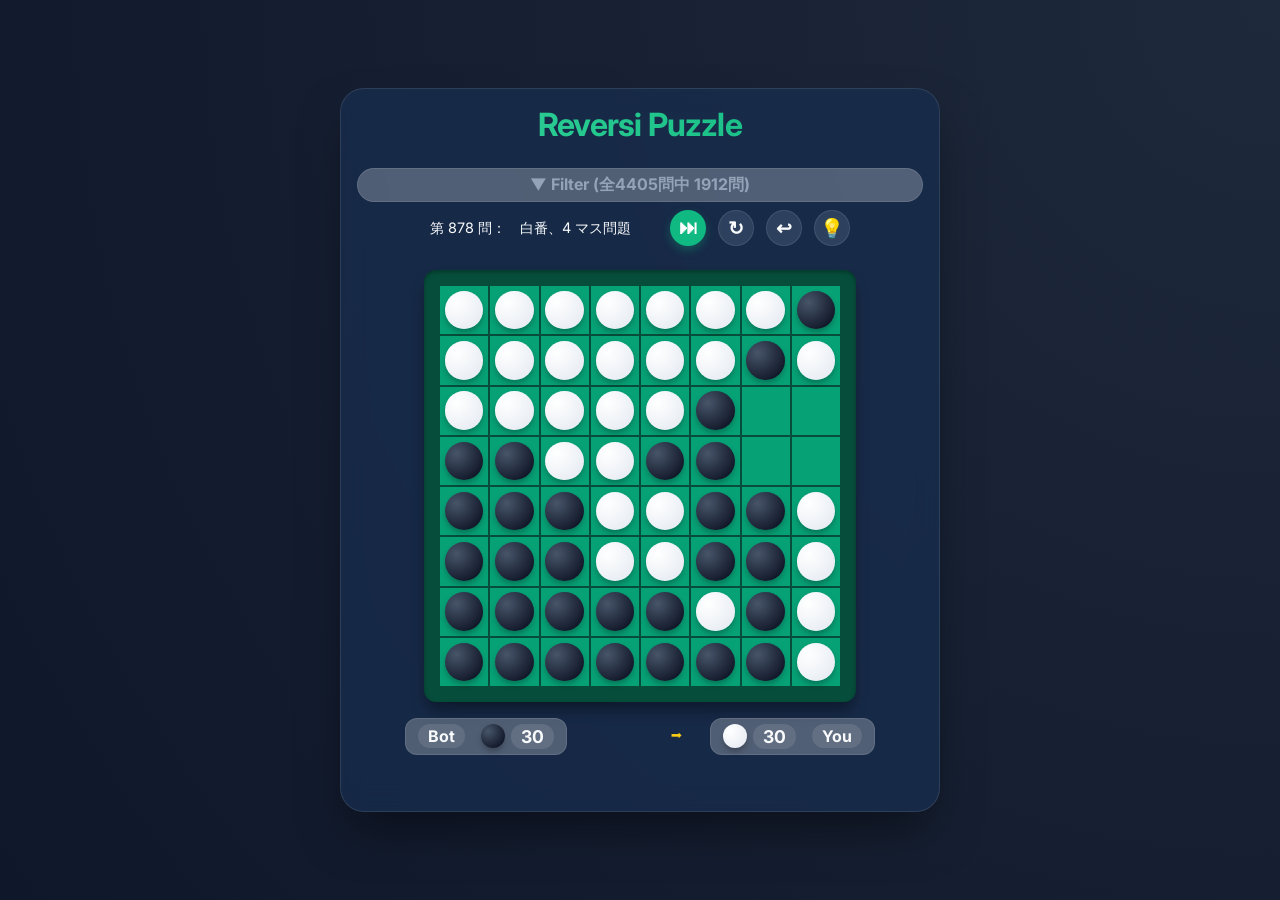
==== commit bd6b0b9f: "update" ====
--- a/index_android.html
+++ b/index_android.html
@@ -86,7 +86,7 @@
     max-width: 600px;
     width: 90%;
     text-align: center;
-    padding: 2rem;
+    padding: 1rem;
     background: var(--card-bg);
     backdrop-filter: blur(12px);
     border: 1px solid var(--glass-border);
@@ -101,8 +101,10 @@
 }
 
 header h1 {
-    font-size: 2.5rem;
-    margin-bottom: 0.5rem;
+    font-size: 2rem;
+    margin-top: 0;
+    margin-bottom: 0;
+    padding: 0;
     background: linear-gradient(to right, #34d399, #10b981);
     -webkit-background-clip: text;
     background-clip: text;
@@ -263,12 +265,12 @@
 }
 
 .count-item .stone {
-    width: 26px;
-    height: 26px;
+    width: 24px;
+    height: 24px;
 }
 
 .player-label {
-    font-size: 1.2rem;
+    font-size: 1.0rem;
     font-weight: 700;
     color: var(--text-main);
     background: rgba(255, 255, 255, 0.1);
@@ -501,7 +503,7 @@
 }
 
 .score-number {
-    font-size: 1.2rem;
+    font-size: 1.1rem;
     font-weight: 700;
     color: var(--text-main);
     background: rgba(255, 255, 255, 0.1);
@@ -5324,13 +5326,13 @@
     {
         if (currentPlayer === 'X')
         {
-            // turnArrow.textContent = '◀─ next turn     ';
-            turnArrow.textContent = '⬅ next turn　';
+            // turnArrow.textContent = '⬅ next turn　';
+            turnArrow.textContent = '⬅　　　　';
             turnArrow.style.textAlign = 'left';
         } else
         {
-            // turnArrow.textContent = '　next turn ─▶';
-            turnArrow.textContent = '　next turn ➡';
+            // turnArrow.textContent = '　next turn ➡';
+            turnArrow.textContent = '　　　　➡';
             turnArrow.style.textAlign = 'right';
         }
     }
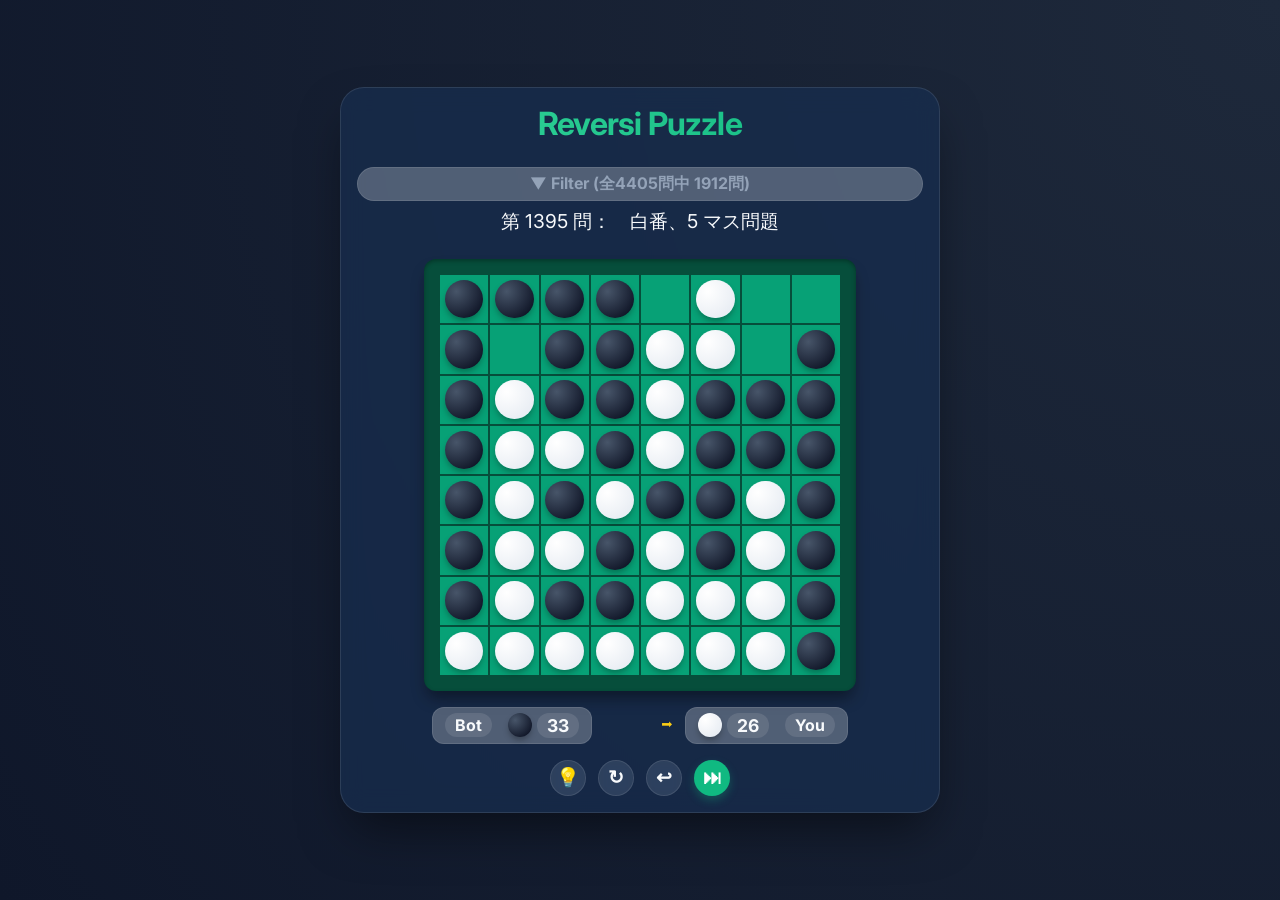
==== commit 90af129e: "update" ====
--- a/index_android.html
+++ b/index_android.html
@@ -114,8 +114,10 @@
 
 #puzzle-info {
     color: var(--text-dim);
-    font-size: 0.9rem;
+    font-size: 1.2rem;
     margin: 0;
+    text-align: center;
+    width: 100%;
 }
 
 .info-action-bar {
@@ -227,7 +229,9 @@
 .stone-counts {
     display: flex;
     align-items: center;
-    gap: 1.5rem;
+    gap: 0.5rem;
+
+    width: 100%;
 }
 
 .player-info-group {
@@ -237,6 +241,7 @@
     gap: 0.5rem;
     padding: 0.3rem 0.75rem !important;
     border-radius: 12px !important;
+    white-space: nowrap;
 }
 
 .control-panel {
@@ -252,9 +257,12 @@
 #turn-display {
     font-size: 1.2rem;
     color: #facc15; /* Yellow (Tailwind yellow-400) */
-    background: transparent;
+    /* background: transparent; */
+    background: rgba(255, 255, 255, 0.589);
     border: none;
     padding: 0.5rem;
+    /* flex: 1; */
+    display: none;
 }
 
 .count-item {
@@ -292,6 +300,10 @@
     font-family: monospace;
     font-size: 1.2rem;
     display: inline-block;
+    width: 100%;
+    vertical-align: middle;
+    white-space: nowrap;
+    flex: 1;
 }
 
 .player-indicator {
@@ -568,12 +580,6 @@
         <main>
             <div class="info-action-bar">
                 <p id="puzzle-info">局面を読み込んでいます...</p>
-                <div class="action-buttons">
-                    <button id="next-button" class="btn-primary" title="別のパズル (N)">&#x23ED;</button>
-                    <button id="reset-button" class="btn-secondary" title="始めからやり直す (R)">&#x21BB;</button>
-                    <button id="undo-button" class="btn-secondary" title="１手戻る (U)">&#x21A9;</button>
-                    <button id="hint-button" class="btn-secondary" title="ヒント (H)">&#x1F4A1;</button>
-                </div>
             </div>
 
             <div id="board-container">
@@ -601,6 +607,12 @@
                 <div id="turn-display" class="control-panel">
                     <span id="next-turn-msg"></span>
                 </div>
+            </div>
+            <div class="action-buttons">
+                <button id="hint-button" class="btn-secondary" title="ヒント (H)">&#x1F4A1;</button>
+                <button id="reset-button" class="btn-secondary" title="始めからやり直す (R)">&#x21BB;</button>
+                <button id="undo-button" class="btn-secondary" title="１手戻る (U)">&#x21A9;</button>
+                <button id="next-button" class="btn-primary" title="別の問題 (N)">&#x23ED;</button>
             </div>
         </main>
 
@@ -5327,12 +5339,12 @@
         if (currentPlayer === 'X')
         {
             // turnArrow.textContent = '⬅ next turn　';
-            turnArrow.textContent = '⬅　　　　';
+            turnArrow.textContent = '⬅　　　';
             turnArrow.style.textAlign = 'left';
         } else
         {
             // turnArrow.textContent = '　next turn ➡';
-            turnArrow.textContent = '　　　　➡';
+            turnArrow.textContent = '　　　➡';
             turnArrow.style.textAlign = 'right';
         }
     }
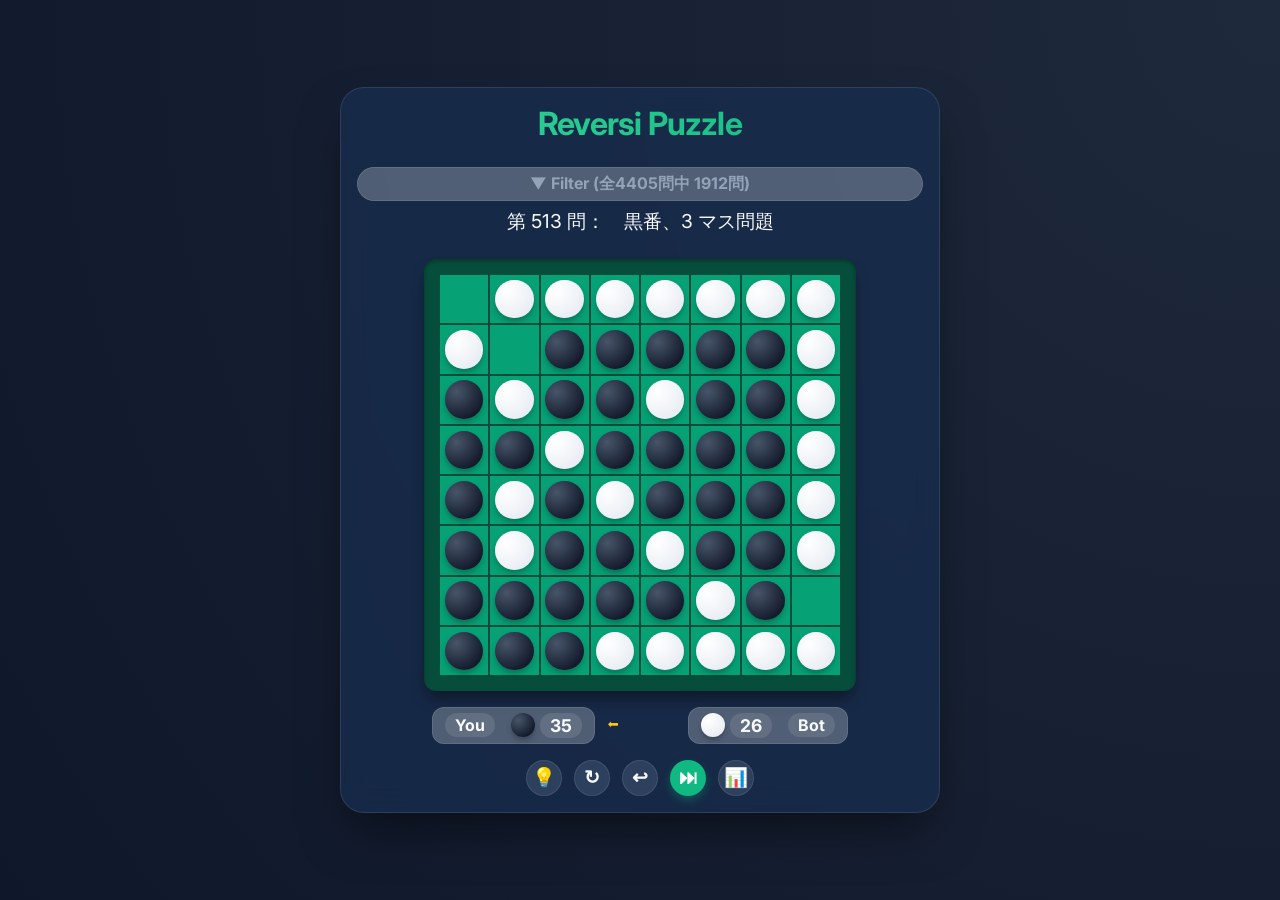
==== commit 2b68097f: "update" ====
--- a/index_android.html
+++ b/index_android.html
@@ -529,6 +529,14 @@
     margin-top: 2rem;
     font-size: 0.75rem;
     color: var(--text-dim);
+}
+
+.modal .primary-button,
+#modal-ok-btn {
+    min-width: 80px;      /* 横幅を広くする */
+    padding: 0.5rem 1rem;  /* 上下の余白を増やす（縦方向のパディング） */
+    border-radius: 10px;
+    font-weight: 700;
 }
 
 </style>
@@ -613,6 +621,7 @@
                 <button id="reset-button" class="btn-secondary" title="始めからやり直す (R)">&#x21BB;</button>
                 <button id="undo-button" class="btn-secondary" title="１手戻る (U)">&#x21A9;</button>
                 <button id="next-button" class="btn-primary" title="別の問題 (N)">&#x23ED;</button>
+                <button id="stats-button" class="btn-secondary" title="統計">📊</button>
             </div>
         </main>
 
@@ -623,13 +632,17 @@
     <div id="modal-overlay" class="modal-overlay hidden">
         <div class="modal">
             <h2 id="modal-title">Notification</h2>
-            <p id="modal-message"></p>
-            <button id="modal-ok-btn" class="primary-button">OK</button>
+            <div id="modal-message"></div>
+            <div id="modal-actions" style="margin-top:0.75rem; text-align:right;">
+                <button id="clear-stats-btn" class="btn-text" style="display:none;">記録を消去</button>
+                <button id="modal-ok-btn" class="primary-button">OK</button>
+            </div>
         </div>
     </div>
 
     <script>
-﻿const DB_DATA = `# 2 cells
+﻿
+const DB_DATA = `# 2 cells
 --XOOOOXXXXXXXXXXXOXOXOXXOXOXOOXXOXXOXOXXOXOOOOXXOOOXOOXXOOOOOOO O
 OXOOOO--OOOOOOOOOOOXXXOXOOXXXOOXOXXXXXOXOXOXXOXXOXXOOOXXOXXXXXXX X
 XXXX-O-OXXOOXXOOXOXXXOOOXOOXOOXXXOXOOOXXXXOXXOXXXOXOOXXXOOOOOOOO X
@@ -5051,6 +5064,83 @@
 
 </script>
     <script>
+// データベース設定
+const DB_NAME = 'reversi_puzzles_stats';
+const DB_VERSION = 1;
+const STORE_NAME = 'results';
+
+function openDb() {
+	return new Promise((resolve, reject) => {
+		const req = indexedDB.open(DB_NAME, DB_VERSION);
+		req.onupgradeneeded = (ev) => {
+			const db = ev.target.result;
+			if (!db.objectStoreNames.contains(STORE_NAME)) {
+				const store = db.createObjectStore(STORE_NAME, { keyPath: 'id', autoIncrement: true });
+				store.createIndex('puzzleId', 'puzzleId', { unique: false });
+				store.createIndex('outcome', 'outcome', { unique: false });
+			}
+		};
+		req.onsuccess = () => resolve(req.result);
+		req.onerror = () => reject(req.error);
+	});
+}
+
+async function recordResult(puzzleId, outcome) {
+	const db = await openDb();
+	return new Promise((resolve, reject) => {
+		const tx = db.transaction(STORE_NAME, 'readwrite');
+		const store = tx.objectStore(STORE_NAME);
+		const rec = { puzzleId: String(puzzleId), outcome: outcome, ts: Date.now() };
+		const r = store.add(rec);
+		r.onsuccess = () => resolve(r.result);
+		r.onerror = () => reject(r.error);
+	});
+}
+
+async function getAllRecords() {
+	const db = await openDb();
+	return new Promise((resolve, reject) => {
+		const tx = db.transaction(STORE_NAME, 'readonly');
+		const store = tx.objectStore(STORE_NAME);
+		const req = store.getAll();
+		req.onsuccess = () => resolve(req.result);
+		req.onerror = () => reject(req.error);
+	});
+}
+
+async function getStats() {
+	const all = await getAllRecords();
+	const map = {};
+	all.forEach(r => {
+		const id = r.puzzleId || 'unknown';
+		if (!map[id]) map[id] = { puzzleId: id, success: 0, fail: 0, total: 0 };
+		if (r.outcome === 'success') map[id].success++;
+		else map[id].fail++;
+		map[id].total++;
+	});
+	return Object.values(map).sort((a,b) => b.total - a.total);
+}
+
+async function clearResults() {
+	const db = await openDb();
+	return new Promise((resolve, reject) => {
+		const tx = db.transaction(STORE_NAME, 'readwrite');
+		const store = tx.objectStore(STORE_NAME);
+		const req = store.clear();
+		req.onsuccess = () => resolve();
+		req.onerror = () => reject(req.error);
+	});
+}
+
+// 公開
+window.db = {
+	recordResult,
+	getAllRecords,
+	getStats,
+	clearResults
+};
+
+
 const BOARD_SIZE = 8;
 const boardElement = document.getElementById('board');
 const nextButton = document.getElementById('next-button');
@@ -5080,6 +5170,7 @@
 let isBotThinking = false;
 let modalCallback = null;
 let moveHistory = []; // stack of { board, player, lastMove }
+let suppressRecord = false; // reset/undo 使用時は直後の保存を抑制する
 
 function init()
 {
@@ -5412,6 +5503,30 @@
                 turnArrow.textContent = userWon ? '　正解！　' : '　失敗！　';  // '──';
                 turnArrow.style.textAlign = 'center';
             }
+
+            // 結果を記録（puzzleId は絶対インデックスがあればそれを使う）
+            // ヒント使用時は保存しない。Botを使っているとき（isBotEnabled が true）のみ記録する
+            if (!showHints && isBotEnabled) {
+                try {
+                    if (!suppressRecord) {
+                        // 表示している問題番号と合わせるため1始まりで保存する
+                        const puzzleId = (absolutePuzzleIndex !== -1) ? String(absolutePuzzleIndex + 1) : currentPuzzleLine;
+                        if (typeof window.recordPuzzleResult === 'function') {
+                            window.recordPuzzleResult(puzzleId, !!userWon);
+                        }
+                    } else {
+                        // 一度抑制したらクリアする
+                        suppressRecord = false;
+                    }
+                } catch (e) {
+                    console.error('recordPuzzleResult error', e);
+                    suppressRecord = false;
+                }
+            } else {
+                // ヒント使用やBot無効のケースでも抑制フラグはクリアしておく
+                suppressRecord = false;
+            }
+
         }
     }
     checkBotTurn();
@@ -5501,6 +5616,8 @@
 function undoLastMove()
 {
     if (isBotThinking || moveHistory.length === 0) return;
+    // 「戻る」操作なので直近の結果保存を抑制する
+    suppressRecord = true;
     const snapshot = moveHistory.pop();
     currentBoard = snapshot.board;
     currentPlayer = snapshot.player;
@@ -5645,6 +5762,8 @@
 {
     if (currentPuzzleLine)
     {
+        // 「始めからやり直す」操作なので直近の結果保存を抑制する
+        suppressRecord = true;
         renderPuzzle(currentPuzzleLine);
     }
 });
@@ -5676,6 +5795,8 @@
     {
         if (currentPuzzleLine)
         {
+            // キーボード操作によるリセットも抑制対象にする
+            suppressRecord = true;
             renderPuzzle(currentPuzzleLine);
         }
     } else if (key === 'h')
@@ -5687,7 +5808,108 @@
     }
 });
 
-init();
+// 初期化
+document.addEventListener('DOMContentLoaded', () => {
+    // db 初期化（open を一度呼ぶ）
+    if (window.db && typeof window.db.getStats === 'function') {
+        // no-op; db.js self-handles open on demand
+    }
+
+    const modalOverlay = document.getElementById('modal-overlay');
+    const modalTitle = document.getElementById('modal-title');
+    const modalMessage = document.getElementById('modal-message');
+    const modalOk = document.getElementById('modal-ok-btn');
+    const clearStatsBtn = document.getElementById('clear-stats-btn');
+    const statsBtn = document.getElementById('stats-button');
+
+    function openModal(title, html, showClear = false) {
+        modalTitle.textContent = title;
+        modalMessage.innerHTML = html;
+        clearStatsBtn.style.display = showClear ? 'inline-block' : 'none';
+        modalOverlay.classList.remove('hidden');
+    }
+    function closeModal() {
+        modalOverlay.classList.add('hidden');
+    }
+
+    modalOk.addEventListener('click', closeModal);
+
+    statsBtn.addEventListener('click', async () => {
+        if (!window.db) return;
+        const stats = await window.db.getStats();
+        if (stats.length === 0) {
+            openModal('統計', '<p>記録がありません。</p>', false);
+            return;
+        }
+        let html = '<table style="width:100%; border-collapse:collapse;"><tr><th style="text-align:left">問題ID</th><th>成功</th><th>失敗</th><th>合計</th></tr>';
+        stats.forEach(s => {
+            html += `<tr data-pid="${escapeHtml(s.puzzleId)}" style="cursor:pointer"><td style="padding:4px 8px">${escapeHtml(s.puzzleId)}</td><td style="text-align:center">${s.success}</td><td style="text-align:center">${s.fail}</td><td style="text-align:center">${s.total}</td></tr>`;
+        });
+        html += '</table>';
+        openModal('統計', html, true);
+
+        // テーブル行をクリックすると該当問題を表示
+        // setTimeout で DOM 挿入後に query する
+        setTimeout(() => {
+            const rows = modalMessage.querySelectorAll('tr[data-pid]');
+            rows.forEach(row => {
+                row.addEventListener('click', () => {
+                    const pid = row.getAttribute('data-pid');
+                    closeModal();
+                    loadPuzzleById(pid);
+                });
+            });
+        }, 0);
+    });
+ 
+
+    // 問題ID から該当問題を表示する（保存時は 1 始まりで保存している想定）
+    function loadPuzzleById(puzzleId) {
+        if (!puzzleId) return;
+        // 数字の場合は 1始まり -> 0始まりに変換
+        if (/^\d+$/.test(puzzleId)) {
+            const absIndex = parseInt(puzzleId, 10) - 1;
+            if (absIndex >= 0 && absIndex < allPuzzles.length) {
+                absolutePuzzleIndex = absIndex;
+                // フィルタ済み配列内のインデックスを設定（存在しない場合は -1）
+                currentPuzzleIndex = puzzles.indexOf(allPuzzles[absIndex]);
+                renderPuzzle(allPuzzles[absIndex].line);
+                return;
+            }
+        }
+        // 数字でない、または範囲外の場合は全件から line に一致する項目を探す
+        const found = allPuzzles.findIndex(p => p.puzzleId === puzzleId || p.line.includes(puzzleId));
+        if (found !== -1) {
+            absolutePuzzleIndex = found;
+            currentPuzzleIndex = puzzles.indexOf(allPuzzles[found]);
+            renderPuzzle(allPuzzles[found].line);
+            return;
+        }
+        openModal('エラー', '<p>該当する問題が見つかりませんでした。</p>', false);
+    }
+    
+    clearStatsBtn.addEventListener('click', async () => {
+        if (!confirm('記録を全て消去します。よろしいですか？')) return;
+        await window.db.clearResults();
+        openModal('統計', '<p>記録を消去しました。</p>', false);
+    });
+
+    function escapeHtml(s) {
+        return String(s).replace(/[&<>"']/g, c => ({'&':'&amp;','<':'&lt;','>':'&gt;','"':'&quot;',"'":'&#39;'}[c]));
+    }
+
+    // 外部から結果を記録するためのユーティリティ
+    window.recordPuzzleResult = async function(puzzleId, success) {
+        if (!window.db) return;
+        try {
+            await window.db.recordResult(puzzleId, success ? 'success' : 'fail');
+        } catch (e) {
+            console.error('recordPuzzleResult error', e);
+        }
+    };
+
+    init();
+});
 
 </script>
 </body>
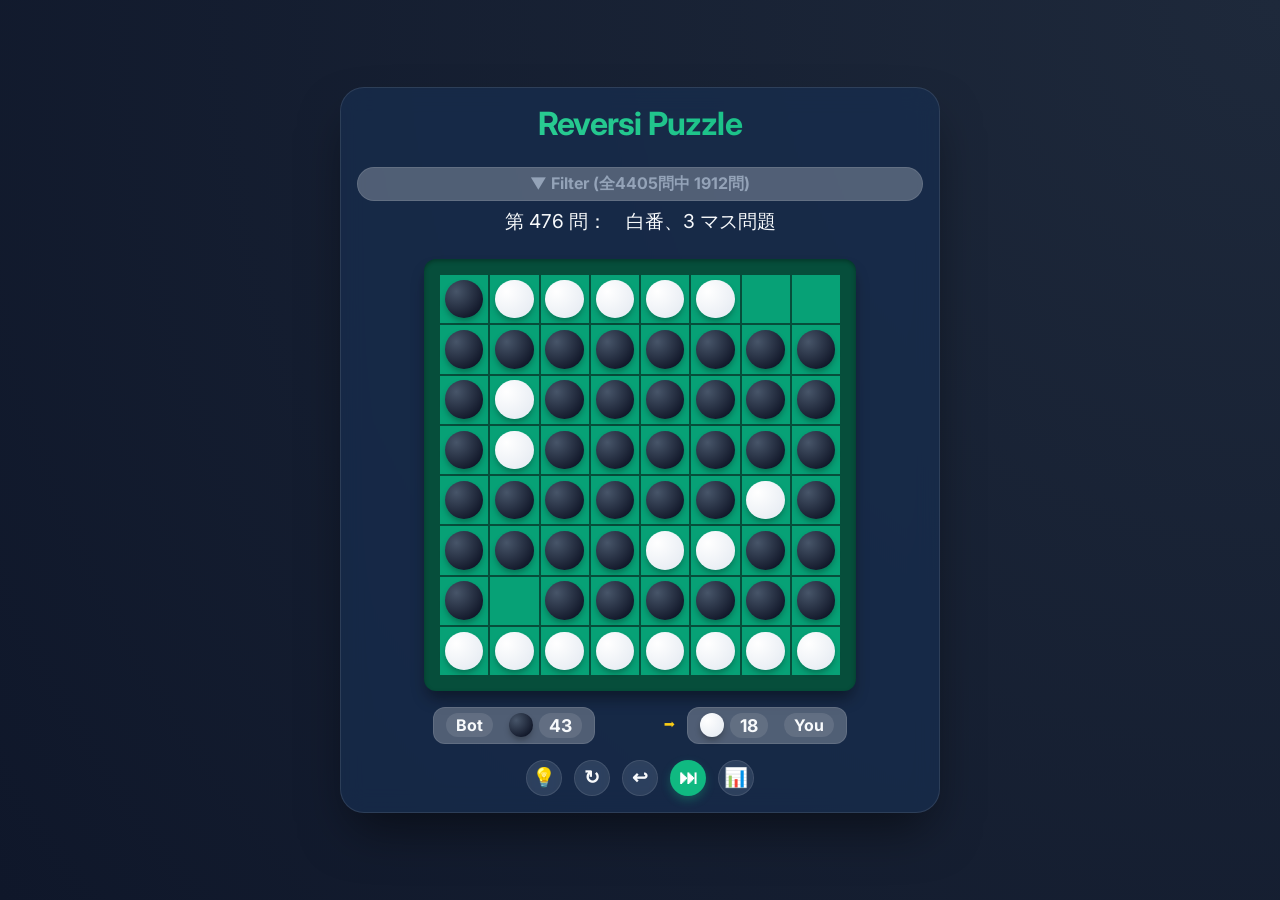
==== commit 7e6dc12c: "update" ====
--- a/index_android.html
+++ b/index_android.html
@@ -621,7 +621,7 @@
                 <button id="reset-button" class="btn-secondary" title="始めからやり直す (R)">&#x21BB;</button>
                 <button id="undo-button" class="btn-secondary" title="１手戻る (U)">&#x21A9;</button>
                 <button id="next-button" class="btn-primary" title="別の問題 (N)">&#x23ED;</button>
-                <button id="stats-button" class="btn-secondary" title="統計">📊</button>
+                <button id="stats-button" class="btn-secondary" title="統計 (S)">📊</button>
             </div>
         </main>
 
@@ -634,7 +634,8 @@
             <h2 id="modal-title">Notification</h2>
             <div id="modal-message"></div>
             <div id="modal-actions" style="margin-top:0.75rem; text-align:right;">
-                <button id="clear-stats-btn" class="btn-text" style="display:none;">記録を消去</button>
+                <button id="clear-stats-btn" class="btn-text" style="display:none;">全ての記録を消去</button>
+                <button id="clear-zero-fail-btn" class="btn-text" style="display:none;">失敗0を消去</button>
                 <button id="modal-ok-btn" class="primary-button">OK</button>
             </div>
         </div>
@@ -5465,70 +5466,76 @@
     });
 
     lastMove = { r, c };
-    // showHints = false; // Persistent hints
     cachedHints = {};
     currentBoard[r][c] = currentPlayer;
-    flipList.forEach(([fr, fc]) =>
-    {
-        currentBoard[fr][fc] = currentPlayer;
-    });
+    flipList.forEach(([fr, fc]) => { currentBoard[fr][fc] = currentPlayer; });
 
     const nextPlayer = (currentPlayer === 'X' ? 'O' : 'X');
     const msgArea = document.getElementById('next-turn-msg');
 
-    if (hasValidMove(nextPlayer))
-    {
+    // Normal turn switch
+    if (hasValidMove(nextPlayer)) {
         currentPlayer = nextPlayer;
         msgArea.textContent = '　';
         if (showHints) calculateHints();
         updateUI();
-    } else
-    {
-        if (hasValidMove(currentPlayer))
-        {
-            if (showHints) calculateHints();
-            updateUI();
-            msgArea.textContent = `${nextPlayer === 'X' ? '黒' : '白'}番がパスしました。`;
-        } else
-        {
-            const counts = updateUI();
-            const resultMsg = getWinnerMessage(counts.blackCount, counts.whiteCount);
-            // showHints = false; // Persistent hints: don't turn off at game end
-
-            const userWon = (puzzleStartPlayer === 'X' ? counts.blackCount > counts.whiteCount : counts.whiteCount > counts.blackCount);
-            // msgArea.textContent = (userWon ? '正解！ ' : '失敗... ') + resultMsg;
-            msgArea.textContent = resultMsg;
-            if (turnArrow)
-            {
-                turnArrow.textContent = userWon ? '　正解！　' : '　失敗！　';  // '──';
-                turnArrow.style.textAlign = 'center';
-            }
-
-            // 結果を記録（puzzleId は絶対インデックスがあればそれを使う）
-            // ヒント使用時は保存しない。Botを使っているとき（isBotEnabled が true）のみ記録する
-            if (!showHints && isBotEnabled) {
-                try {
-                    if (!suppressRecord) {
-                        // 表示している問題番号と合わせるため1始まりで保存する
-                        const puzzleId = (absolutePuzzleIndex !== -1) ? String(absolutePuzzleIndex + 1) : currentPuzzleLine;
-                        if (typeof window.recordPuzzleResult === 'function') {
-                            window.recordPuzzleResult(puzzleId, !!userWon);
-                        }
-                    } else {
-                        // 一度抑制したらクリアする
-                        suppressRecord = false;
-                    }
-                } catch (e) {
-                    console.error('recordPuzzleResult error', e);
-                    suppressRecord = false;
+        checkBotTurn();
+        return;
+    }
+
+    // nextPlayer must pass but current player has moves
+    if (hasValidMove(currentPlayer)) {
+        // First update the board to reflect the move
+        if (showHints) calculateHints();
+        updateUI();
+
+        const isYou = (nextPlayer === puzzleStartPlayer);
+        if (isYou) {
+            msgArea.textContent = 'pass😧';
+            if (turnArrow) { turnArrow.textContent = '　pass😧　'; turnArrow.style.textAlign = 'center'; }
+        } else {
+            msgArea.textContent = '連打👍';
+            if (turnArrow) { turnArrow.textContent = '　連打👍　'; turnArrow.style.textAlign = 'center'; }
+            // msgArea.textContent = 'pass👍';
+            // if (turnArrow) { turnArrow.textContent = '　pass👍　'; turnArrow.style.textAlign = 'center'; }
+        }
+
+        setTimeout(() => {
+            msgArea.textContent = '　';
+            // After resolving the pass, allow bot to act if it's their turn
+            checkBotTurn();
+        }, 2000);
+        return;
+    }
+
+    // Game over
+    const counts = updateUI();
+    const resultMsg = getWinnerMessage(counts.blackCount, counts.whiteCount);
+    const userWon = (puzzleStartPlayer === 'X' ? counts.blackCount > counts.whiteCount : counts.whiteCount > counts.blackCount);
+    msgArea.textContent = resultMsg;
+    if (turnArrow) {
+        turnArrow.textContent = userWon ? '　正解！　' : '　失敗！　';
+        turnArrow.style.textAlign = 'center';
+    }
+
+    if (!showHints && isBotEnabled) {
+        try {
+            if (!suppressRecord) {
+                const puzzleId = (absolutePuzzleIndex !== -1) ? String(absolutePuzzleIndex + 1) : currentPuzzleLine;
+                if (typeof window.recordPuzzleResult === 'function') {
+                    window.recordPuzzleResult(puzzleId, !!userWon);
                 }
             } else {
-                // ヒント使用やBot無効のケースでも抑制フラグはクリアしておく
                 suppressRecord = false;
             }
-
+        } catch (e) {
+            console.error('recordPuzzleResult error', e);
+            suppressRecord = false;
         }
+    } else {
+        suppressRecord = false;
     }
+
     checkBotTurn();
 }
 
@@ -5788,9 +5795,20 @@
     if (e.target.tagName === 'INPUT' || e.target.tagName === 'TEXTAREA') return;
 
     const key = e.key.toLowerCase();
+    // ESC closes modal if open
+    if (key === 'escape') {
+        const modal = document.getElementById('modal-overlay');
+        if (modal && !modal.classList.contains('hidden')) {
+            modal.classList.add('hidden');
+            return;
+        }
+    }
     if (key === 'n')
     {
         loadRandomPuzzle();
+    } else if (key === 's') {
+        const sb = document.getElementById('stats-button');
+        if (sb) sb.click();
     } else if (key === 'r')
     {
         if (currentPuzzleLine)
@@ -5805,6 +5823,9 @@
     } else if (key === 'u')
     {
         undoLastMove();
+    // } else if (key === 's')
+    // {
+    //     statsBtn.click();
     }
 });
 
@@ -5820,12 +5841,14 @@
     const modalMessage = document.getElementById('modal-message');
     const modalOk = document.getElementById('modal-ok-btn');
     const clearStatsBtn = document.getElementById('clear-stats-btn');
+    const clearZeroFailBtn = document.getElementById('clear-zero-fail-btn');
     const statsBtn = document.getElementById('stats-button');
 
     function openModal(title, html, showClear = false) {
         modalTitle.textContent = title;
         modalMessage.innerHTML = html;
         clearStatsBtn.style.display = showClear ? 'inline-block' : 'none';
+        if (clearZeroFailBtn) clearZeroFailBtn.style.display = showClear ? 'inline-block' : 'none';
         modalOverlay.classList.remove('hidden');
     }
     function closeModal() {
@@ -5841,9 +5864,26 @@
             openModal('統計', '<p>記録がありません。</p>', false);
             return;
         }
-        let html = '<table style="width:100%; border-collapse:collapse;"><tr><th style="text-align:left">問題ID</th><th>成功</th><th>失敗</th><th>合計</th></tr>';
+        let html = '<table style="width:100%; border-collapse:collapse;"><tr><th style="text-align:left">問題ID</th><th>タイプ</th><th>成功</th><th>失敗</th></tr>';
         stats.forEach(s => {
-            html += `<tr data-pid="${escapeHtml(s.puzzleId)}" style="cursor:pointer"><td style="padding:4px 8px">${escapeHtml(s.puzzleId)}</td><td style="text-align:center">${s.success}</td><td style="text-align:center">${s.fail}</td><td style="text-align:center">${s.total}</td></tr>`;
+            // Determine type (例: "2W" のように空きマス数 + 色)
+            let typeVal = '';
+            try {
+                if (/^\d+$/.test(s.puzzleId)) {
+                    const absIndex = parseInt(s.puzzleId, 10) - 1;
+                    if (absIndex >= 0 && absIndex < allPuzzles.length) {
+                        const p = allPuzzles[absIndex];
+                        typeVal = `${p.emptyCells}${p.turn === 'X' ? 'B' : 'W'}`;
+                    }
+                } else {
+                    const found = allPuzzles.find(p => p.line && p.line.includes(s.puzzleId));
+                    if (found) typeVal = `${found.emptyCells}${found.turn === 'X' ? 'B' : 'W'}`;
+                }
+            } catch (e) {
+                typeVal = '';
+            }
+
+            html += `<tr data-pid="${escapeHtml(s.puzzleId)}" style="cursor:pointer"><td style="padding:4px 8px">${escapeHtml(s.puzzleId)}</td><td style="text-align:center">${escapeHtml(typeVal)}</td><td style="text-align:center">${s.success}</td><td style="text-align:center">${s.fail}</td></tr>`;
         });
         html += '</table>';
         openModal('統計', html, true);
@@ -5894,6 +5934,55 @@
         openModal('統計', '<p>記録を消去しました。</p>', false);
     });
 
+    if (clearZeroFailBtn) {
+        clearZeroFailBtn.addEventListener('click', async () => {
+            if (!confirm('失敗が0の記録を全て削除します。よろしいですか？')) return;
+            // gather stats and find puzzleIds with fail === 0
+            const stats = await window.db.getStats();
+            const idsToDelete = stats.filter(s => s.fail === 0).map(s => s.puzzleId);
+            if (idsToDelete.length === 0) {
+                openModal('統計', '<p>該当する記録はありませんでした。</p>', false);
+                return;
+            }
+            try {
+                await deleteRecordsForPuzzleIds(idsToDelete);
+                // reopen stats to refresh view
+                statsBtn.click();
+            } catch (e) {
+                console.error('clearZeroFail error', e);
+                openModal('エラー', '<p>削除中にエラーが発生しました。</p>', false);
+            }
+        });
+    }
+
+    // Delete all records matching any of given puzzleId values
+    async function deleteRecordsForPuzzleIds(ids) {
+        if (!Array.isArray(ids) || ids.length === 0) return;
+        const db = await openDb();
+        return new Promise((resolve, reject) => {
+            const tx = db.transaction(STORE_NAME, 'readwrite');
+            const store = tx.objectStore(STORE_NAME);
+            const idx = store.index('puzzleId');
+            let remaining = ids.length;
+            ids.forEach(id => {
+                const req = idx.openCursor(IDBKeyRange.only(String(id)));
+                req.onsuccess = (ev) => {
+                    const cursor = ev.target.result;
+                    if (cursor) {
+                        cursor.delete();
+                        cursor.continue();
+                    } else {
+                        remaining--;
+                        if (remaining === 0) resolve();
+                    }
+                };
+                req.onerror = (ev) => {
+                    reject(req.error || ev.target.error);
+                };
+            });
+        });
+    }
+
     function escapeHtml(s) {
         return String(s).replace(/[&<>"']/g, c => ({'&':'&amp;','<':'&lt;','>':'&gt;','"':'&quot;',"'":'&#39;'}[c]));
     }
@@ -5908,7 +5997,18 @@
         }
     };
 
-    init();
+    try {
+        init();
+    } catch (e) {
+        console.error('init error', e);
+        if (puzzleInfo) puzzleInfo.textContent = '起動時エラー: ' + (e && e.message ? e.message : String(e));
+    }
+
+    // Show global errors in the UI to help debugging
+    window.addEventListener('error', (ev) => {
+        console.error('Unhandled error', ev.error || ev.message);
+        if (puzzleInfo) puzzleInfo.textContent = 'エラー: ' + (ev.error && ev.error.message ? ev.error.message : ev.message || String(ev));
+    });
 });
 
 </script>
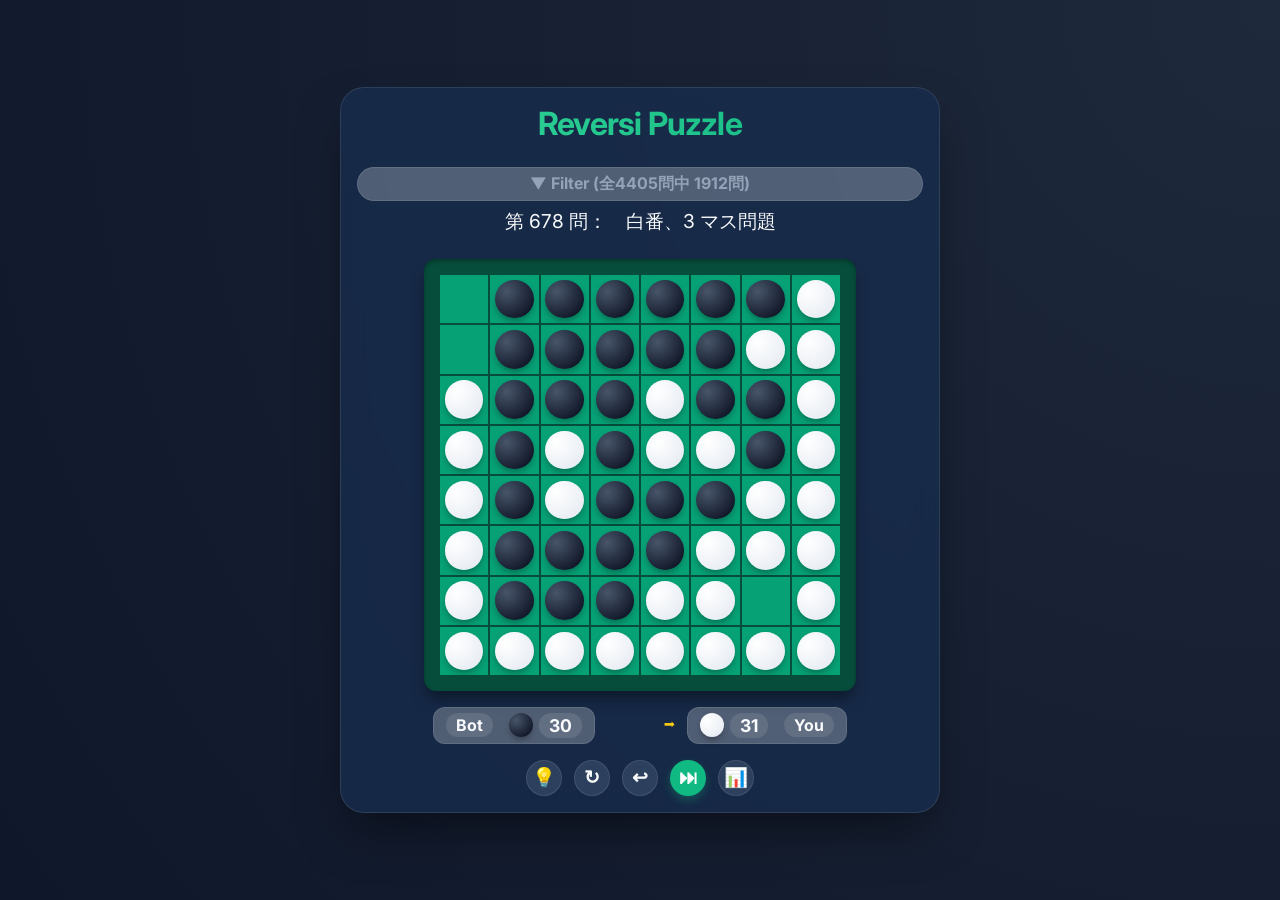
==== commit 93904ef6: "Japanese to English" ====
--- a/index_android.html
+++ b/index_android.html
@@ -554,18 +554,18 @@
                 </div>
                 <div id="filter-content" class="filter-content hidden">
                     <div class="filter-section horizontal">
-                        <span>手番絞り込み:</span>
+                        <span>Turn filter:</span>
                         <div class="radio-group">
-                            <label><input type="radio" name="turn" value="all" checked> 全て</label>
-                            <label><input type="radio" name="turn" value="X"> 黒番</label>
-                            <label><input type="radio" name="turn" value="O"> 白番</label>
+                            <label><input type="radio" name="turn" value="all" checked> All</label>
+                            <label><input type="radio" name="turn" value="X"> Black</label>
+                            <label><input type="radio" name="turn" value="O"> White</label>
                         </div>
                     </div>
                     <div class="filter-divider"></div>
                     <div class="filter-section">
                         <div class="empty-cells-header">
-                            <span>空きマス数:</span>
-                            <button id="select-all-empty" class="btn-text">全選択</button>
+                            <span>Empty cells:</span>
+                            <button id="select-all-empty" class="btn-text">Select all</button>
                         </div>
                         <div class="checkbox-group">
                             <label><input type="checkbox" class="empty-check" value="2"> 2</label>
@@ -579,7 +579,7 @@
                     </div>
                     <div class="filter-divider"></div>
                     <div class="filter-actions" style="text-align: right; margin-top: 0.25rem;">
-                        <button id="close-filter-btn" class="btn-text">▲ 折りたたむ</button>
+                        <button id="close-filter-btn" class="btn-text">▲ Collapse</button>
                     </div>
                 </div>
             </div>
@@ -587,7 +587,7 @@
         
         <main>
             <div class="info-action-bar">
-                <p id="puzzle-info">局面を読み込んでいます...</p>
+                <p id="puzzle-info">Loading puzzles...</p>
             </div>
 
             <div id="board-container">
@@ -617,11 +617,11 @@
                 </div>
             </div>
             <div class="action-buttons">
-                <button id="hint-button" class="btn-secondary" title="ヒント (H)">&#x1F4A1;</button>
-                <button id="reset-button" class="btn-secondary" title="始めからやり直す (R)">&#x21BB;</button>
-                <button id="undo-button" class="btn-secondary" title="１手戻る (U)">&#x21A9;</button>
-                <button id="next-button" class="btn-primary" title="別の問題 (N)">&#x23ED;</button>
-                <button id="stats-button" class="btn-secondary" title="統計 (S)">📊</button>
+                <button id="hint-button" class="btn-secondary" title="Hint (H)">&#x1F4A1;</button>
+                <button id="reset-button" class="btn-secondary" title="Restart (R)">&#x21BB;</button>
+                <button id="undo-button" class="btn-secondary" title="Undo (U)">&#x21A9;</button>
+                <button id="next-button" class="btn-primary" title="Next puzzle (N)">&#x23ED;</button>
+                <button id="stats-button" class="btn-secondary" title="Stats (S)">📊</button>
             </div>
         </main>
 
@@ -634,8 +634,8 @@
             <h2 id="modal-title">Notification</h2>
             <div id="modal-message"></div>
             <div id="modal-actions" style="margin-top:0.75rem; text-align:right;">
-                <button id="clear-stats-btn" class="btn-text" style="display:none;">全ての記録を消去</button>
-                <button id="clear-zero-fail-btn" class="btn-text" style="display:none;">失敗0を消去</button>
+                <button id="clear-stats-btn" class="btn-text" style="display:none;">Clear all records</button>
+                <button id="clear-zero-fail-btn" class="btn-text" style="display:none;">Clear zero-fail records</button>
                 <button id="modal-ok-btn" class="primary-button">OK</button>
             </div>
         </div>
@@ -5861,10 +5861,10 @@
         if (!window.db) return;
         const stats = await window.db.getStats();
         if (stats.length === 0) {
-            openModal('統計', '<p>記録がありません。</p>', false);
+            openModal('Statistics', '<p>No records.</p>', false);
             return;
         }
-        let html = '<table style="width:100%; border-collapse:collapse;"><tr><th style="text-align:left">問題ID</th><th>タイプ</th><th>成功</th><th>失敗</th></tr>';
+        let html = '<table style="width:100%; border-collapse:collapse;"><tr><th style="text-align:left">Puzzle ID</th><th>Type</th><th>Success</th><th>Fail</th></tr>';
         stats.forEach(s => {
             // Determine type (例: "2W" のように空きマス数 + 色)
             let typeVal = '';
@@ -5886,7 +5886,7 @@
             html += `<tr data-pid="${escapeHtml(s.puzzleId)}" style="cursor:pointer"><td style="padding:4px 8px">${escapeHtml(s.puzzleId)}</td><td style="text-align:center">${escapeHtml(typeVal)}</td><td style="text-align:center">${s.success}</td><td style="text-align:center">${s.fail}</td></tr>`;
         });
         html += '</table>';
-        openModal('統計', html, true);
+        openModal('Statistics', html, true);
 
         // テーブル行をクリックすると該当問題を表示
         // setTimeout で DOM 挿入後に query する
@@ -5925,13 +5925,13 @@
             renderPuzzle(allPuzzles[found].line);
             return;
         }
-        openModal('エラー', '<p>該当する問題が見つかりませんでした。</p>', false);
+        openModal('Error', '<p>No matching puzzle found.</p>', false);
     }
     
     clearStatsBtn.addEventListener('click', async () => {
-        if (!confirm('記録を全て消去します。よろしいですか？')) return;
+        if (!confirm('Clear all records? Are you sure?')) return;
         await window.db.clearResults();
-        openModal('統計', '<p>記録を消去しました。</p>', false);
+        openModal('Statistics', '<p>Records cleared.</p>', false);
     });
 
     if (clearZeroFailBtn) {
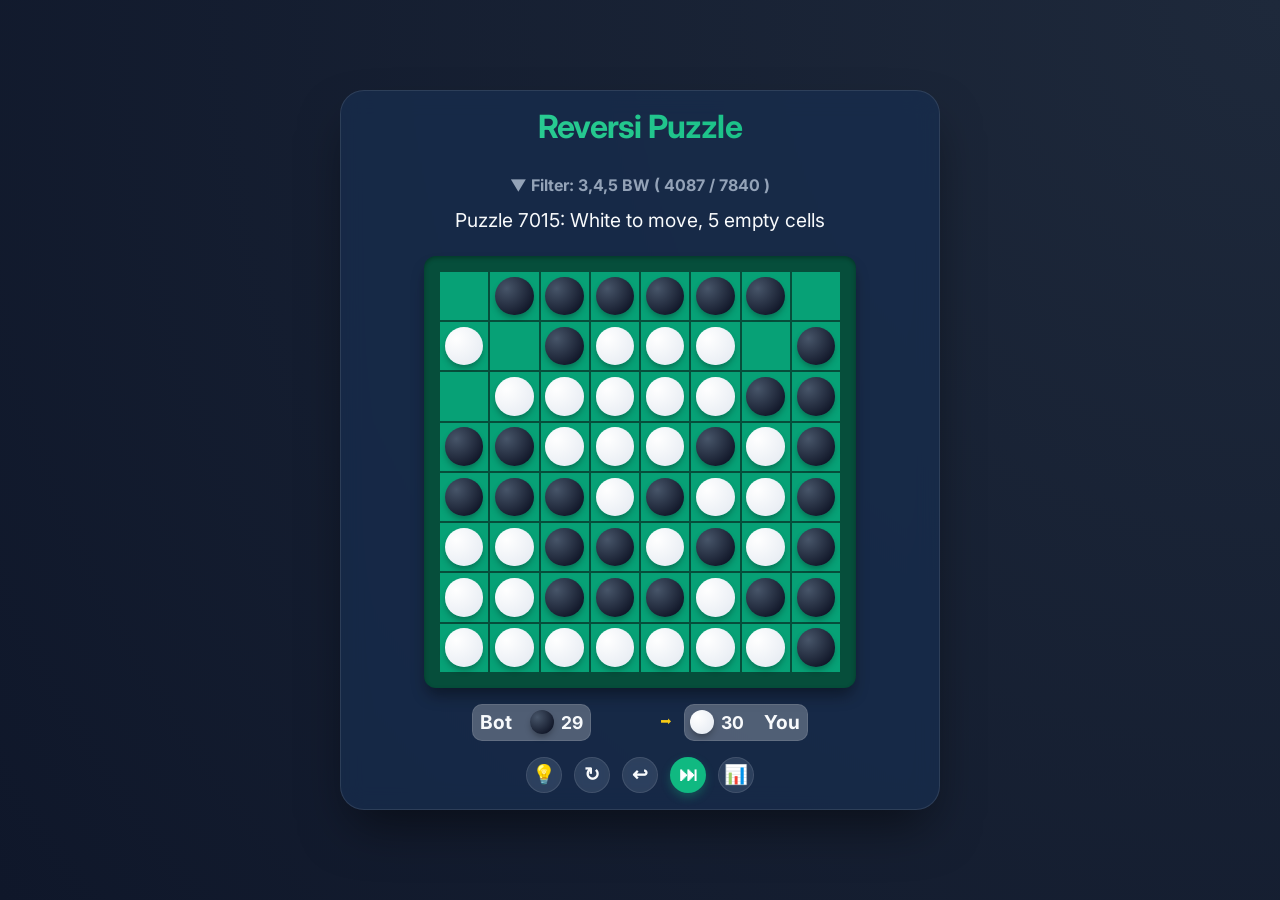
==== commit 6ad818b8: "update db" ====
--- a/index_android.html
+++ b/index_android.html
@@ -1,5 +1,5 @@
 <!DOCTYPE html>
-<html lang="ja">
+<html lang="en">
 <head>
     <meta charset="UTF-8">
     <meta name="viewport" content="width=device-width, initial-scale=1.0">
@@ -181,6 +181,13 @@
     z-index: 5;
 }
 
+.cell .hint-text.best {
+    font-weight: 900;
+    font-size: 0.95rem;
+    color: #ffffff;
+    text-shadow: 0 1px 0 rgba(0,0,0,0.6);
+}
+
 .stone {
     width: 80%;
     height: 80%;
@@ -238,10 +245,11 @@
     /* Inherits from .control-panel */
     display: flex;
     align-items: center;
-    gap: 0.5rem;
-    padding: 0.3rem 0.75rem !important;
-    border-radius: 12px !important;
+    gap: 0.15rem;
+    padding: 0.22rem 0.3rem !important;
+    border-radius: 10px !important;
     white-space: nowrap;
+    min-width: 0; /* allow shrinking */
 }
 
 .control-panel {
@@ -278,12 +286,13 @@
 }
 
 .player-label {
-    font-size: 1.0rem;
+    font-size: 1.2rem;
     font-weight: 700;
     color: var(--text-main);
-    background: rgba(255, 255, 255, 0.1);
-    padding: 2px 10px;
-    border-radius: 12px;
+    /* background: rgba(255, 255, 255, 0.1); */
+    background: rgba(255, 255, 255, 0);
+    padding: 2px; /*2px 10px; */
+    /* border-radius: 12px; */
     cursor: pointer;
     transition: background 0.2s;
 }
@@ -361,6 +370,14 @@
     padding-bottom: 0.3rem;
 }
 
+/* When the filter panel is collapsed: remove border and make background transparent */
+.control-panel.consolidated:has(.filter-content.hidden) {
+    background: transparent;
+    border: none;
+    box-shadow: none;
+    backdrop-filter: none;
+}
+
 .filter-header {
     cursor: pointer;
     text-align: center;
@@ -386,6 +403,16 @@
 
 .filter-content.hidden {
     display: none;
+}
+
+.filter-count {
+    color: var(--text-main);
+    /* background: rgba(255, 255, 255, 0.1); */
+    /* padding: 2px 6px;
+    border-radius: 8px; */
+    margin:0.5rem 0; 
+    font-size:0.9rem; 
+    /* color:#333; */
 }
 
 .filter-section {
@@ -518,8 +545,8 @@
     font-size: 1.1rem;
     font-weight: 700;
     color: var(--text-main);
-    background: rgba(255, 255, 255, 0.1);
-    padding: 2px 10px;
+    background: rgba(255, 255, 255, 0);
+    padding: 2px 2px;
     border-radius: 12px;
     cursor: pointer;
     transition: background 0.2s;
@@ -537,6 +564,7 @@
     padding: 0.5rem 1rem;  /* 上下の余白を増やす（縦方向のパディング） */
     border-radius: 10px;
     font-weight: 700;
+    margin-top: 1rem;
 }
 
 </style>
@@ -553,10 +581,11 @@
                     <span>▼ Filter</span>
                 </div>
                 <div id="filter-content" class="filter-content hidden">
+                    <div id="filter-count" class="filter-count"></div>
                     <div class="filter-section horizontal">
                         <span>Turn filter:</span>
                         <div class="radio-group">
-                            <label><input type="radio" name="turn" value="all" checked> All</label>
+                            <label><input type="radio" name="turn" value="all" checked> all</label>
                             <label><input type="radio" name="turn" value="X"> Black</label>
                             <label><input type="radio" name="turn" value="O"> White</label>
                         </div>
@@ -565,7 +594,7 @@
                     <div class="filter-section">
                         <div class="empty-cells-header">
                             <span>Empty cells:</span>
-                            <button id="select-all-empty" class="btn-text">Select all</button>
+                            <button id="select-all-empty" class="btn-text">check all</button>
                         </div>
                         <div class="checkbox-group">
                             <label><input type="checkbox" class="empty-check" value="2"> 2</label>
@@ -575,6 +604,7 @@
                             <label><input type="checkbox" class="empty-check" value="6"> 6</label>
                             <label><input type="checkbox" class="empty-check" value="7"> 7</label>
                             <label><input type="checkbox" class="empty-check" value="8"> 8</label>
+                            <label><input type="checkbox" class="empty-check" value="9"> 9</label>
                         </div>
                     </div>
                     <div class="filter-divider"></div>
@@ -642,4425 +672,7847 @@
     </div>
 
     <script>
-﻿
-const DB_DATA = `# 2 cells
+const DB_DATA = `
+-------OO-OOOOOXOOOOOOOXOXXOOOOXOXOOOXOXOXOOOOOXOOOOOOOXOXXXXXXX X
+-------OOOXXX-OOOOOXXOXOOOOOOXXOOOOXXXXOOOXXXOXOOXOOOXXOXXXXXXXO X
+-------OOXXOOOOOOXXXXXXXOXOXXOOXOXXOXXOXOXOXXXXXOOOOOOXXOXXXXXXX O
+-------X--XOXXXXXXXOOXOXXXXOXOOXXXXOOOOXXOXOOOOXXXOOOOOXXOOOOOOX O
+------XX-XXXXXXOOXXOOOOOOXXXOOXOOXOXXOXOOOOXOXOOO-XOOOXO-XXXXXXX O
+-----O--O-OOOOXXOOXXXXXXOXOXXXXXOOXOXOXXOXOXOXXXOXXOXOXXOXXOOOOX X
+-----O--OOXXOO-XOOXOXOXXOXOOOOXXOOXOOOXXOOXXOOOXOOOOOOOXXOOXXOOX X
+-----O-O--OOOOOOXXOOXOOOXXOOOXOOXXXOOOOOXXOXOXOOXOOXXOOOXXXXXXOX X
+-----O-OO-OOOOOOOOOOOOXOOOOOOXOOOOOOXOOOOOOXOXOOXXXOOOOOOOOOOOO- X
+-----O-OOO--OOOOOOOOOOXOOOOOOOXOXOXOOOXOXOOXXXXOXOOOOXXOOOOOOOXX X
+-----O-OXOOOOOOOXOOOOOXOXOXXOOXOXOXXXXXOXOXXXXXOXXOOOXXOXOOOOOOO X
+-----OOO--XXXXOXXXXXXOOXXXXXOXOXXXXOXOOXXXOOXXOXXOOOOOOXXXXXXXXX O
+-----OOO-OOOOXOOXOOOXOXOXOOXOXXOOOXXOOXOOXXXXXXOXXXXXXXOXOOOOOOO X
+-----OOX---OOOOOOOOOOXOOOOXOXXOOOXOXOXOOOXXXXOXOOXXOOXXOOXXXXXXO X
+-----OOXO-OOOOO-OXOOOXOXOXXXXXO-OXXXXOOXOXXXXXOOXXXOOXOOOOOOOOOO X
+-----OOXX-OOOOOXXXXXOOXXXXXXOOXXXXOOXXOXXXOXXXOXXOXXOOOOOXXXXXXX X
+-----OX-O-XOOO-XOOXXXOXXOXOXXXOXOXXOXOXXOXOXOXXXOXOXXXXXOXXOOOOX X
+-----OXO--OOOXXXOOOOXOXXOXXXOXOXOXOOXXOXOOOOOOXXOXXXOXXXOOOOOOOO X
+-----OXO-OOOOXXXXOOOXOXXOXOOOXOXOXXOXOOXOXOXOOOXOXXOOOO-XXOOOOO- X
+-----OXOO-XOOXXOOOOOOXXOOOOOXOOOOXXOOXOOOXOOXXXOOXXXOXXOOXXXXXXX X
+-----OXOXXOOOOOOXXXOXOOOXOXXOXOOXOXXXOOOXOOOXXOOXOOOOXOOXXXXXXXX O
+-----OXX-XOOOOOOOXXOXOOXXXOXXOOXXXOOXXOXOOOOOOOOOXOOOOO-XXXXXXX- X
+-----OXXO--OOOXXOOOOXOXXOXOXXXOXOOXOXOOXOXOOOXOXOOXXXXOXOOOOOOOX X
+-----OXXOOOOOOOXOXXXXOOXOXOXXOOXOOXXXOOXOXXXOXOXOXOOOOXXOOOOOOOX X
+-----OXXX-XOOOXOX-XXXOXXXXXXXOXXXXOXXXXXXXXOOXXX-XXOOXXXXXXXXX-X O
+-----X--OX-XXXX-OXXXOXXXOXOOOXXXOXOOXXXXOOOXXXXXOXOXOXXXOXXXXXXX O
+-----X-OO-XXXXXXXXXXOXXXXXOOXXOXXXOOXOOXXOXOOOOXXXOOOOOXXXXXXXXX O
+-----X-XOX--XXXOOXXXXXOOOXOOXXOOOXXOXXOOOXOXOOOOOXXOOOO-OXOOOOOO O
+-----X-XX-XXXXXXXXXXOXXXXOOOXXOXXXXXXOXXXXXXOOXXOXXOOXOXXXXXXXXX O
+-----XOXX--O-XXXXOOOXXXXXOXXOXOXXOXOOXOXXOXOXOOXXXXXOOOXX-XOOOOO O
+-----XXOX-OOOXX-XXOOOOXXXOOXXXXXXXOXOOXXXXXOXOOXOXOOO-OXXXXXXO-X O
+-----XXOX-XOXXOOXXOXOXXOXXXOOXXOXXOOOXOOXXOOXXXOXXOOOXXOXXXXXXXO O
+----O---O-OOXXOOOOOOXXXOOOOXOOXOOOXOOXXOOXOXOXXOXOXOXXXOOOOOOOOO X
+----O---OOOOOOO-XOOXXOOOXOOOOXOOXOXOOXOOXOXOOOOOXOOXXXOXXOOOOOOO X
+----O--O--OOOOOOOOOOOOXOXXOXOOXOXXXOOXXOXXOOOOXOXXXXXXXOOOOOOOXO X
+----OO----OOOOXXXOOOOXXXOOOOXXOXOOXXXXOXOOXOOXOXOOOOOOOXXXXXXXOX X
+----OO--X-OOXO-OXXOOXXOOXOXOOOXOXXOOOOXOXOOXXOOOXOOXOOOOXXXXXXXO X
+----OO--XOOOOOXOXOOOXXXOXOXOXOXOXOXXOXXOXOXOOOXOXXXXXXOOXOOOOOOO X
+----OO--XXOOOOOXXXXOOOOXXOXXOXOXXOXXXOOXXOXOXXOXXOOOOXOXXOOOOOOX X
+----OO-OX-OOOOOXXXOOXOXXXOXXOOOXXOOOOOOXXOOOOOXXXOOOOX-XXXXXXXX- X
+----OO-OXOOOOOOXXOOOXOXXXOXOOXX-XOXXOXXXXXOOXOXXX-OXXXXX-OOOOOOO X
+----OO-OXOOOOXO-XOOOOOXOXOXXXXXXXOOOOOXOXOOXOXOOXOOOXOXO--OOOOOO X
+----OO-XO-XOOO-XOOOXOXOXOOOXOOOXOOXXOXOXOOXOOXOXOXXXXXOXOOOOOOOO O
+----OOO---OOXO-OXXOXOXOOXXXXOOOOXXXOXOXOXOOOXOXOXXXXOOOOXXXXXXXO X
+----OOO---OOXOO-OOOXOXOOOXXOOXOOOOXOOOXOOXOXOOXOOOXXXXXOOOOOOXXO X
+----OOO-O-OOXOO-OOOXOOOXOOXXOOOXOXXOXXOXOXXXXXOXO-XXXOOXOXXXXXXX X
+----OOO-OOXXXO-OOOXXOXXXOOXOOOXXOOXXXXXXOOXXXXX-OOXOOX--OXXXXXXX O
+----OOO-X-OOOO-XXXOOOXXXXXXOOXXXXOOXOOXXXOOOXOXXXOOOXXO-XXXXXXOO X
+----OOO-X-XXXO-OXOXXXXOOXXXOXXOOXOXOOXOOXOXOXXXOXOOXOXX-XOXXXXX- O
+----OOO-XO-OXXXXXOOXXXXXXOXXXXXXXOXXOXXXXOXXXOXXXOOOOOO-XOOOOO-O X
+----OOO-XOOOXXO-XOOXXXOXXOXXXXOXXOXXOOOXXOXOOOOXXOXXXXOXXOOOOOOO X
+----OOO-XXOOOOO-XXXXXXXXXXXXOXXXXXOOOXXXXXOXOXXXOXXXXX--XXXXXXO- O
+----OOOO---OOOXOX-OOOXOOOOOOXOXOOOOXXOXOOOXOXXXOOXOOOXXOXXXXXXXX X
+----OOOO--OOOOOOOOOOOXOOOXOXOXXOOXOXOXOOOOXOOOXOOOOOOXXOXXXXXXXO X
+----OOOO--OOOOOXOOOXXOOXOOXXOXOXOXOOOOOXOXOOXOOXXXXXXXOXOXXXXXXX X
+----OOOO--OOOOOXXXOXOOXXXXXOOXXXXXOOXOXXXOOXOXOXO-XOXOOX-XXXXXXX X
+----OOOO-OOOOOOXXOXOXOOX-OOXOXOX-OXXXOXXOOXOXXXXXOOOOX-XXXXOXXXX X
+----OOOO-OOOOOXXXOOOOOXXXOXOOOXXXOOXOOXX-OOOOOXXO-OOOOOX-OOOOOOO X
+----OOOO-XXXXXXXOXXXXOOXOXXXOXOXOXOOOOOXOXOOXOOXXXXXXXOXOXXXXXXX O
+----OOOOO-XOOXXOOOXOOOXOOXOXOOXOOOXOXOOOOXOXOOOOOOXOOO-OOXXXXXXX X
+----OOOOOX-OOOXOOXXOOOOOOXOXOXXOOOXXXOXOOOXXOXOO--OOOOXOXXXXXXXX O
+----OOOOX-OOOOOOXXOOXOOOXXOXXOOOXXXXXOOXXXXXXXXXXXOOOOX-XXXXXXXX X
+----OOOOX-OOOXO-XXOOOOOOXOOXOOOXXOXOOOOXXXOOOOOXX-OXXOOX-OOOOOOO X
+----OOOOX-OOXOO-XXXXOXOXXOXOOXOXXOOOXOOXXOOXOXOXXOOOOOOX--XXXXOX X
+----OOOOXOOOOOXOXOOOOOOOXOXOOXXOXOOXXXXOXOXXXXOOXOOOOXXOXOOOOXXX X
+----OOOOXOOOOXXOXOOOXXXOXOXXOOXOXOXXOOXOXXOXOXOOXXXXXXXOXOOOOOOO X
+----OOOOXX-OOXOOXXXOXOOOXXXXOOOOXXXXXOOOXXOXXXOOXXXOXXOOXXXXXXXX O
+----OOOX--OOOOOXXXOXOOOXXXXXOOXXXXOOXOOXXXXXXXOXX-XOOOOX-XXXXXXX X
+----OOOXO--OOOXXOOOOOXOXOOOOOOXXOOOXOOOXOOXOOXXXOOOOOOXXOOOOOOOX X
+----OOOXOOOOOOOXOOOXXXXXOOXOOXOXOOXXOXOXOOOXXOOXOOXOOOOXOOOOOOOX X
+----OOX--X--OXX-OXXXXOXXXXXXOOXXXXOOOOOXXXOOOXOXOXOOOOOOOXXXXXXX O
+----OOX-X-OOOOOOXOOOXXOOXOXXXOXOXOXXOOXOXOXOXXXOXOOXXXXOXOOOOOOO X
+----OOX-X-OOOOX-XXOOXOOXXOXOOOXXXOOXOXXXXXOOXOXXXOOOOXXX-OOOOOOO X
+----OOX-XXOOOOOOXOXOXXOOXOXXXOXOXOXXOOXOXOXOXXXOXOOXXXXOXOOOOOOO O
+----OOXO--OOOOOOXXXOXOOXXXOOOOOXXXXOOOOXXXOXOOOX-OOXXOOX-OOOOOOX X
+----OOXO--OOOXXOOOOOOOXOOOXOOOOOXXOXXOOOXXOOXXXO-XOOOXX-XXXXXXX- O
+----OOXO--OOOXXOXXOOXXXOXXOXOXXOXXOXXXXOXXOXOXXOOOOOOOXOXXXXXXXX X
+----OOXO--OOOXXOXXOXXXXOXXOXXXXOXOXXOXXOXOXXXOXOXXXXXXO-XOOOOX-O X
+----OOXO--OOOXXOXXXXXOXOXXXXXXXOXXXXXOXOXXXXXXOO-XOOOOOOXXXXXXXX O
+----OOXO--OOOXXXOOOXXOXXXOXXXXOXOOXOXXOXOOOXOOOXOOXOOOOXXXXXXXXX X
+----OOXO--XOOOXOXXXXOOOO-XXOOXXOOOXOXOXOOOXXOXOOO-XXXOOO-XXXXXXX O
+----OOXOOOOOOOXOOOOXOOXOOOXOOXXOOOXOOOXOOOXOOOOOO-XXXXOO-OXXXXXO X
+----OOXOOOOOOXXOXOOXXOXOXOXOOXOOXOXOOOXOXOOXOOXOXOOOOXXOOOOOOOOO X
+----OOXOOXXOOXXXOOOOXOOXOOOOOOXOOXOOOXXOOXOOXOXXOOXXXXXXOOOOOOOO O
+----OOXOX-OOOOOOXOOOXXXOXOXXOOXOXOXXOOXOXOOOXOXOXOOOXXXO-OOOOOOO X
+----OOXOX-OOOXXOXOOOXXOOXOOXXOXOXOXOOXXOXXOOXXOO-OXXOOXOOOXXOXXX X
+----OOXOXOOOOOXOXOOXOOXOXOXOXXXOXOOXOXXOXOXOXOXOXOOOOXXXXOOOOOOO X
+----OOXOXOOOOOXOXOOXXOOOXOXXXOXOXOXOOXXXXOXOXOXXXOOXXX--XOXXXO-- X
+----OOXOXOOOOXOOXOOOXOOXXOXOOOOXXOXXOOOXXOXOOOOXXOOXXOOXXOOOOOOX X
+----OOXOXOOOOXOOXOOOXOOXXOXOOOOXXOXXOOOXXOXOOOOXXX-XXOOXX-XXXXOX X
+----OOXOXOOOOXOOXOOOXOXOXOXXOOXOXOOXXOXOXOXOXXOOXXOXOOXOXOOOOOXX X
+----OOXOXOOOOXXOXOOOXXXOXOXXXXXOXOXXOOXOXOXXXOXOXOOOOOOOXOOOOOOO X
+----OOXXOOXXOOOOOOXXXOXOOXXOXOXOOXXXOOXOOOXOOOXOOXOOXXXXXOOOOOOO X
+----OX--O--OOOXOOOXXXXXOOXOXXOXOOXOOOXXOOXXOOOXOOXOOOOOOXXXXXXXO X
+----OXOOOOOOXXXXOOOXOXOXOOOXOXOXOXXOXXOXOXOXOXOOOXXXXOOOOXXXXXXX X
+----OXXO---OXXXO-XXXXOXXXXXXOOXXXXXOXXXXXXOXOXXX-OOOXXXXOOOOOOOX O
+----OXXO--X-OXXO-XOOOXOOXXXXXXOOXXXOXOOOXOXXOOOOOOXXOOOOXXXXXXXO O
+----OXXOOOOOOXXOOOOOOOXOOOXOOXOOOOXOXXOOOOOXOXOOXOOOXOOOOOOOOOOX X
+----OXXOOOOOOXXOOOOXXOXOOXXXOOXOXXXOXOXOXOOOOXXOXOXXXXX-OOOOOO-- O
+----OXXOXOOOOOOOXXOOOOOOXXOOOOOOXOOXOOXOXXOOXOXOXXXXXXOOXXXXXXXO X
+----OXXOXOOOOXXOXOOXXXXOXOXOXXOOXOOXOXOOXOXOOXOOXOXXXXOOXOOOOOOO X
+----OXXX--OOOOXXOOOXOXOXOOXXOXOXOXOXOXOXOXOOOOXXOOXXOO-XOOOOOOO- X
+----OXXX--XOOOXXOOOOOXOXOOXOXXOXOOOXOOOXOOXOXOOXOXXOOOOXOOOOOOOX X
+----OXXX-XOOOOXXXXXXOXOXXXOXXOOXXXOXXOOXXXXXOXOXXXXXXXXX-XOOOOOX X
+----OXXXX-OOOXOXXOOOXOOXXOXXOOOXXXXOOOOXXOXOXOOXXXOOOOOXXOOOOOOO X
+----X--O-XXXXXOOOXXOOOXOOXOOOOXOOXXOXXXOOXOOXXXOXXXXOOXOOXXXXXXX O
+----X--OOOOOOOOXOOXOOOXXOXOXXXOXOXOOXOOXOXXXOXOXOXXXXOXX--XOOOOX X
+----X--X--OOOOOXOOOOOOOXXXOOOOXXOOXOOXXXOOXXOOXXOXOXXOOXOXOOOOOO X
+----X--XX--XXOXXXOOOOOOXXOOXXXOXXOOOOXOXXOXOOOXXXOOXOOXXXOOOOOOO X
+----X-OO-OXXXOOXOXOOOOOXOOXOOXOXOOOXXOOXOOOOOXOXX-XXXXXX-XXXXXXX X
+----X-OXO-OXXOOXOOOOOXOOOXOOOXOOOOOXOOXOOOXXOOOOOXOOOOOOXXXXXXXO X
+----X-X--O-XXXX-XOXOXXXXXXXXOXOOXXXOXXXOXOOXXXXOOOOOOXXOXXXXXXXX O
+----X-XO-OXXXX-OOOXXXOXOOOXOXXOOXXXOOXOOXXOXOOXO-OOXXXOO-OOOOXXO O
+----X-XX--OXXXXXXXOOXXXXXXOXXOXXXXXXXXXXXXXXXOOXOOOXOXOXXOOOOOOO O
+----X-XXXX-XXXXXOOXOOOXXOOXXOXXXOOOXXXXXOOOOXXXXO-XXXXXXOOOOOOOX O
+----XO----OXXOO-XXXXXOOOXXOXOOOOXOXXXOOXXXXXOOOXXOOOOOOXXOOOOOOO O
+----XO----OXXXXX-XXOXXXXXXOOXOOXXXOXOOXXOOXOOXXXOOOXXXXXXOOOOXXX O
+----XO--OOOXO--OXXXOXX-OXXOXOXXOXOXXOOOOXOXOXOOOXXXXOXOOXXXOOOOO O
+----XO--XXXXXXOX-XXOXOOXOOXXXOOXOXOOXOOXOOOXOXOXO-OXXXXXOOOOOOOX X
+----XO-OO-XXOO-OOOXOXOXOOXOOXXOOXXXXXXXOOXXOOOXO--XXOXOOXXXXXXXO O
+----XO-XO-XXOOOXOOXOXOOXOXOXOXOXOXOOXXOXOXOXXOXXOOOOOXXXOOOOOOOO X
+----XOOO-XXXOOOXOOXOOOXXOOOOXXOXOOOOOXOXOOOXOOXXO-XXXXXXOOOOOOOO X
+----XOOOO-XXXXOXOXXOXOXXOXXXXXOXOOXXXXXXOXOXXXOXOOOOOXOXOXXXXXXX O
+----XOOOX-OXXXXXXXXOXOXXXXOXOXXXXOOOXXXXXOOXXXXXXOXXOOX-XOOOOO-X O
+----XOOX---OOOOXO-OOOXOXOOOOXXOOOOXXXOXOOOOXXOXXXOXXXXXXOOOOOOOO X
+----XOOX--XXXOOX-XXXOXOXXXXOXOXXOXXXOXOXOOXOXOXXOOOOOXOXXXXOOOOO O
+----XOOX-OOOOOOXXOOOXXOXXOXOXXOXXOXXOOXXXOXOXOXXXOOOOOOXXOOOOOOO X
+----XOOXO-OXXXXX-OXXOXXX-XOOXOXXOXOOXXOXOXXOOXOXOXXOOOOX--XXXXOX O
+----XOOXO-XXXOOXOOXXOOOXOXOOOOOXOXOOXOOXOXOXXXXXOXXOOOOXOXXXXO-- O
+----XOOXO-XXXOOXOXXOXOOXOXXXOOXXOXXOOXOXOXOOOOXXXXXOOXXXOOOOOOOO O
+----XOOXO-XXXOOXOXXXXOOXOXXXXXOXOXOOXXOXOOXXXXXXOXXXXXXXOXXXXO-- O
+----XOOXX-XXOOOOXXOOOOOXXOXOOOXXXOOXOOXXXOOXXOXXXOOXXXXXXOOOOOOO O
+----XOOXX-XXXOXXXXXXXXOXXXXXXOXXXXOXOOXXXOXOOOXXXXXXOX-XX-XXO-X- O
+----XOOXXXX-XOOOXX-XXXOOXXXXXOOOXXXXOOOOXXXOXOXOXXOOXXOOXXXXXXXO O
+----XOOXXXXXXXXXXXXXXXOXXXOXXOXXXXOXXXXXXOOXXXXXXXOOXXXXXOOOXX-X O
+----XX--O-XXXX--OOXXXXXOOOXXXXXXOOXOXXOXOOOXOXXXXOOOOXXXOOOOOOOX O
+----XX--OOOOOOOOOOOOXOOOOOOOXXXOOOXOOXXOOXOOXOXOXXXXXXOOOOOOOOOO X
+----XX--OXXXXX-XOXXXXOXXOXOXOXOXOXOOXOXXOXOOOXOXOXXXXOXXOXXXXXOX O
+----XX-OX-XXXXO-XOXXXOXXXOXOOOXOXOXOXXOOXXOXXOOOXOOOOOO--OOOOOOO O
+----XX-X--OXXXXXXXOXXXOXXXOXXXXXXXOOXXXXXOXXOOXXXOOXXXXXXOOXXXX- X
+----XX-X-XXXXXX-OXOXOXOXOXXOXXOXOXOXOXOXOOXOXOOX-XOOOXOXXXXXXX-O O
+----XX-XO-XXXXXOOOXOXXO-OXOXOOOOOOXXXOOO-XXXXOOOX-OXOOOOXXXXXXXO O
+----XX-XOO-XXXX-OOOXOXOOOXOOXXO-OXOXOXOOOXXXOOXXOXXXXXXXOOOOOOOO X
+----XX-XX-XXXXXXXXXXXXOXXXXOXXOXXXOXXXOXXXOXXXOX--XXOOOX-XXXXXXX O
+----XXO-O-XXXXX-OOXXOXOXOXOXXXOXOOXXOXOXOOOXOXXXXOOOXO-XOOOOOOO- O
+----XXOO-XXXXOXXOXXXOOXXOXXXOXXOOXOOXXXOOXOXXXXOOXOOOOXOOXXXXXXX O
+----XXOOO-XXXXXOOOXOOXXOOOXOOXXOOOOOOOXOOOOXXOXOOOOXXXXOXXXXXXXO O
+----XXOOOOXXXXOOOOOXXOXOOOOXOXOOOOXOOOOO-XXXOO-O--XXXOOO-XXXXXXX O
+----XXOOX-XXXXXOXXXXXOOXOXXXXOXXOOXOOOXXOXOXXOXXOOXXXXXXOOXXXXXX O
+----XXOX---OOOOX-OOOXOOXXOOOXXOXXOOOXXXXXXOXXOXXXXXXXXOXOOOOOOOO X
+----XXOX---XXOOXXXXXXXOXXXOXXXOXXXOXXXOXXOXXOXOXOOOOXOOOXXXXXXXX O
+----XXOX-XOOXXOXOOOOXOXXOOOXXXOXOOOXXXXXOOOXXXOXOOOOOOXXOOOOOOOX O
+----XXOXO-OXXXOXOOXOXOXXOXOOXXOXOOOXXXOXOXXXXXOXOXXOOOOXOXXOOOOX O
+----XXOXO-XXXOOXOXXXOOOXOXXOOOXXOXOOXXOXOXOXXXXXOOXXXXXXOOOOOOOX O
+----XXOXO-XXXXOXOOOOOXXXOOOOXXOXOOOXXOXXOOXXOXOXOXXXXOOXOOOOOOOX O
+----XXOXOOOOOOOXXOOXOOOXXOXOOOOXXOXXXXOXXOOOXOOXXOOXXX-XOOOOOXX- X
+----XXOXOOOOOOOXXOOXXXOXXOOOOOOXXOOXOOOXXOXXOOOXXOOOOOOOXOXXXXXX X
+----XXOXOOOOXXOXOOOOXOXXOOOXXXOXOOOXXXXXOOOXXXOXOOOOOOXXOOOOOOOX X
+----XXOXOX-XXXOXOXXXOOXXOXOOOXOXOXOOXXOXOXOXOOOXOOXXXOOXOXXXXXXX O
+----XXOXOXXXXXOXOOXXOXXXOXOOXOOXOXOXXXOXOXXOXXOXOXXXXXXX---OOOOX O
+----XXOXX-OXXXOXXOOOXXXXOOOOXOOX-OOXOOOXXXOXXOOXOXXOOXOXXXXXXXXX X
+----XXX---OOOXXOXXOOXXOOOOOXXXOOOOXXOOOOOOXOOOOOXXOOOX-OXXXOXXX- O
+----XXX---XOOO-XXO-OOOXXXOOOXXOOXOOOXXOOXOXXXOXXXOXXXXXXXOOOOOOO O
+----XXX---XXOXXXXXXOXOXXXXOXOOXXXOOOXOXXXOOXOXOX-OOOXOOX-XXXXXXX O
+----XXX--O-OOXXOXO-OOXXOXXOOXOXOXOXXOXXOXOXXOXXOXXOOXXXOXOOOOOOO X
+----XXX-O-XXXXXXOOXXXXXXOXOOXXXXOXXXXOXXOXXOXXXX-XXXXXXX--XOOOXX O
+----XXX-OXXOOO-XOXXOOOXXOXOOXXOXOXOOXXXXOOOXOXXXOXXOXOXXOXXXXXXX X
+----XXX-OXXXXXXXOOXOOOXXOXOXXXXXOXOOXOXXOXXXXXOXOOXXXOOXOXXXXOOX O
+----XXX-X-XOOXX-XXXOOXXOXXOXXXXXXOXXOXX-XOXOOOX-XXOXXXXXXOOXOOOO O
+----XXXO---XXXXXXXXXXOXXOXXXOOXXOXXOXXXXOXOXOXXXOOOOXOXOOXXXXXXX O
+----XXXO-OOXXXXOXOXOXOXOXXOXOOOOXOOOXOXOOOOOOXXOOOOOXXXOXXXXXXXX O
+----XXXOO-XXXXXOOOXXXXOXOXOXXOXXOXXXXXXXOOXOOXXXOXOOOOXXXOOOOO-- O
+----XXXOOOOOOOOOOOOOOOXOOXOOOXOOOXOOXXOOOOOXOOOOOOOOXX---XXXXXX- X
+----XXXOOOX-XXXOOOXXXOXOOXXOOXXOOXXOOOXOOOXOOXOOOOXXXOOOXXXXXXXX O
+----XXXOOX-XXXXXOXXXXXXXOXOXXOXXOXXXXOXXOXXOOXXXOXXXXXXXOOOOOOOX O
+----XXXOX--XXXXOX-XXXXOOXOXXXOXXXXOXOXXXXOXOOXXOXOOOOOXOXXXXXXXX O
+----XXXX----OOXOOOOOOOXOXOOOXOOOXOOXXOOOOOXOXXXOOOOOOXXOXXXXXXXO X
+----XXXX---OOOXOX-OOXOOOXOOOXXOOXOOXOXXXXOXXOOXXXXXOOXXXOOOOOOOO X
+----XXXX---OXXXXO-OOOOOXOOOOXOOXOXOOXXOXOOOOXXOXOOXXXXOXOOOOOOOX X
+----XXXX---OXXXXOOOOOXXXOOOXXOXXOOOOOXOXOOXOOOOXOOXXOOOXOXOOOOOO X
+----XXXX---XXOOOXXXXXXOOXXXXXOXOXOXXXOXOXOXOXOOOXXXXOOOOXXXXXXXO O
+----XXXX--OXXX-XXXOOOXXXXXOOOXXXXOOXXOOXXOOXOXOXXOOOOXOXXOOOOX-- O
+----XXXX--OXXXOXOXXOXOXXXXOXOOXXOXXOXXOXOXOOOXXX-OOOXXXXOOOOOOO- X
+----XXXX--XOOOOXOOOOOOOXOOOOOOOXOOOXXXOXOOXOXXXX-XXXXXXX-OOOOOO- O
+----XXXX--XXXXOOXXXOXOXOXOOXOOXOXXOOXOXOXOOOXXOXXOOXOOX-XXXXXXXX O
+----XXXX--XXXXOXXXXXXXXX-XOXXXOXXXXOOOXXOXOXOXXX--XOXXXXOOOOOOOX O
+----XXXX-OOXXXOXXOXXXOXXXXOOOXOXXOXOOXOXXXOOOOXXXXXXXXOXOXOOOOOO O
+----XXXX-OXXXXOXXOXXOOXXOOXOOOXXOOXOOXOXOOOXOOOXOOOOOOOXXXXXXXOX O
+----XXXX-XXXXXXOOXXOXXXXOOXXXXXXOOOXOXOXOOXXXXXX-OOOOX-XXOOOOX-- O
+----XXXX-XXXXXXXXXXOXOXXOXOXXOOXOXXOXOXXXXXXOOXXXXXOOOXXOOOOOOOX O
+----XXXXO---XXOXOOOOOOOXOOOOOOOXOOXOOOOXOXOOOXOXOOOXXOXXOOOOOOOX X
+----XXXXO--OXXXXOOOOXXXXOOOOXXOXOOXOXOOXOOOOOOOXXOOXOOOXOOOOOOOO X
+----XXXXO--XXXXXOOXOXOXXOXOXXXOXOOXOXOOXOXOOOXOXOOXXXXOXOOOOOOOX O
+----XXXXO-OXXXXXOOOOXOXXOXOOXXXXOXOXXXXXOXXOOXXXOXXXXOXXOOOOOOO- X
+----XXXXO-XXXOXXOOXXOXOXOOOOXXOXOXOXXXOXOXXXOXOX--XXXXOX--XXOOOX O
+----XXXXO-XXXOXXOOXXOXOXOXOOXOOXOXOOOOOXOXXXXXXXOXXXXO-X--OOOOO- O
+----XXXXO-XXXXXOOXXXXXOOOXOXXOOOOXOXXXOOOXXXXXOXOXXOXOXX--XOOOOX O
+----XXXXOO-XXXX-O-OXOXXXOXXOOXXOOXOOOOXOOOOXXXXXOOOXOOXXOXXXXXXX O
+----XXXXOX-XXOXXOXXXOXOXOXOOXXOXOXOOXXOXOOOXOXOXOXXXXOXXOXXOOOOX O
+----XXXXOX-XXX-XOXXXXOXXOXOXOOOXOXXOXXOXOXOOXXOXOOOOOOOX-XXXXXXX O
+----XXXXOX-XXXXOOXXXXOXXOXOOOOXXOOXOOXXXOXXXXOXXOXXXOOO-OXXOOOO- O
+----XXXXX-OXXXOXXXXXXOXXXXXXXOXXXXOOXXOXXXOXXXOXXOXXOOOOOXXXXXXX O
+----XXXXX-XXXOX-XXXXXXOOXXXOXXOOXXOXXOOOXOXXOOOOOOXOOO-OOXXXX-O- O
+----XXXXX-XXXXOOXXOOOOOOXOXXOXXOXOXXOOXXXXOOXOXXX-OOOXXX-OOOOOOO O
+----XXXXX-XXXXOXXXXOXXXXXXXOXXOXXXOXXXOXXOXXOOOXOOOOOOOXXXXXXXXX O
+----XXXXX-XXXXXXXXOOOOXXXOXOXOXXXOXXXOXXXOXOOOOXXOOXOOOXXOOOOOOO O
+----XXXXXX--XXXXXXXOOXOXXXXXXOOXXXOOXXOX-OXOXXOXO-OXXOOO-OOOOOOO O
+----XXXXXXXXXOXXXXXXOXOXXOXXXOOXXOOXXXOXXOXOXXXXOOOOXXXXXXXXXXX- O
+---O---OO-OOOO-OOOXOOOOOOOOOXXOOOOOXOOXOOOOOXOXOXXXOOXXXOOOOOOOO X
+---O---OX-OOOOO-XXXOOOXOXOOXOOXOXOXOXOXOXXOOOOXOXXXXOOOOXXXXXXXO X
+---O---OXOOOOOOOXXOOXOOOXOXOOOXOXXOXOOXOXOOXXOOOX-OOOXOOX-OOOOXO X
+---O--OOO-OOOOOXOOOXOOOXOXOOOOOXOXOOXXOXOXOXOXOOOXXOOOO-OXOOOOO- X
+---O--OOO-OOXXOXOOOOOOXXOXXOOXOXOXOOOXOXOOOXXOXXOOOOOOOXOXXXXXXX X
+---O--OX-XOOOOOXXXXOOOOXXXOXOOOXXXXOOOOXXXOOOXOXXOXXXO-XOOOOOO-X X
+---O--XXO-OOXXXXOOXOXXXXOXOOXXXXOXXOOXXXOXXOXOXXOXXXXXXXOOOOO--O X
+---O-O--X-OOOOX-XXOOOXXOXOXOXXXOXOXXOOXOXOXXOXOOXXOOOOOOXXXXXXXO X
+---O-O--X-XOOO--XXXOOOXXXOOOOOXXXOOXOOXXXOXXXOXXXXXXXXXXXOOOOOOO O
+---O-O-O--OOOOOOOXOOOOXOXXXOOOXOXXOOXOOOXXOXXOOOOOXXXXO-OOOOOOOO X
+---O-O-OO--OOOO-OOXOXOXXOOOOOOOOOOOOXOXOOXOXOXXOOXXXXOXOOXXXXXXX X
+---O-OOXO-OOOOOXOOOOOOXXOOOOOXOXOOXOXXOXOOOXOXOXOOOOOOXXOOOOOOOX X
+---O-OX-XXOOOO--XXXOOO-XXXOOOOOXXXOOXOOXXOOOXXXXXOOXXXXXXXXXXXX- O
+---O-OXO-OOOOXXOXOOOXOXOXOXOOXOOXOOOOOXOXOXOOOOOOOXOOOOOXXXXXXX- X
+---O-X--X-XXXXO-XXOOXOOXXOXXOXOOXXXOXXOOXXOXOOOOXOOOOOOOXXXXXXXX X
+---O-X-O-OOOOXXXXOOOOOXXXOXXOOXXOOXOOXOXXOXXXXOX-XXXXXXX-OOOOO-X O
+---O-X-OO-OOXXX-OOOXOXXXOOXOOXOXOXOOOOXXOXOXXXXXOOXXXOXXOXXOOXXO O
+---O-X-OX-OO-XO-XOOOOOXXXOOOOOXXXOOOXOOXXOOXOXXXOOOOOO-XXXXXXXXX O
+---O-X-XXXXXXXX-XXXOOXO-XOXXOOOOXOOXXOOOXOXOXXOOXXOOOOOOXOXXXX-- O
+---O-XOO-XXXXXXXXXXXXXXXXXOXOOOXXOXOOXOXXOOOOOOXXOXXXOOXXXXXXXOO O
+---O-XOXO-XXXXX-OOXXXOXXOXOOXXOOOXOOXXOOOXOXOXOOOXXOOOOOOXOOOOO- O
+---O-XX---XOXX-XXXXOOOXOXXXOXXXOXOOXXOXOXOOXOXXOX-OOOOXOXOOOOOOO O
+---O-XXX--OOOOXOOOOOXXXOXXXXXXXOXXOXXXXOXXXXOXOOXXXOOOXOOOOOOOOO X
+---O-XXXO-XOXXXXOOXXXXOXOXOOXXOXOXOOOOXXOOXOOOXXO-OOXXOX-OOOOOOO O
+---O-XXXOOOOOOXOOOOOOXXOOXOOXOOOOXXOXOXOOOXXOXXO--XXXOOO--OOOOOO X
+---O-XXXXOOOOOXOXOOOXXOOXOXXXXOOXOOXOXOOXXXOXOOOXXXXOOOOXOOOOOOO X
+---OO----OOOOO-OXOOXOXOOOOOOOOXOOOXOOOXOXXOOXOXOXOOOOOOOXXXXXXXO X
+---OO--XO-OOOOOOOOOXXXOOOOOXXOOOOXXXOOOOOXXOOOOO-XXXOOXX-OOOOOOO X
+---OO--XO-OOOOXXOOOOXOOOOOOOOXOO-OOOXOOOXOOOOOOO-OOOXOOOXOOOOOOO X
+---OOO----OOOO-XOOXOXOOOOOOXOXOOXOXOXOXOXXOXOXOOXXXOXOXOOOOOOOOX X
+---OOO----OOXXXXXXOOOXXXXXOOXOXXXOXXXOXXXXOXXOXOXOOOOOOO--OOOOXX O
+---OOO---OOOOOXOXOOOXXXOXOOOXOXOXOXXOXXOXOXOOOXOXXOOOOOOXXXXXXXO X
+---OOO---OOOOOXOXOOOXXXOXOOXXOXOXOXXXOXOXOXXXOXOXOOXXXXO--OOOOXO X
+---OOO---OOOOOXXXOOOXXXXXOOXXXXXXOXXXXXXXOXOOXXXXOOOXXXXXOOOXXOO X
+---OOO---XOOOOO-OXXOOOOXXXXXXXOXXXOOXOOXXXXXOXOX-XOOXXOXXXXXXOOX X
+---OOO--O-OOOO--OOOOXOXOOOOXOOXXOOXOOOXXOOOOXOXXXOOOOXXXOOOOOOOO X
+---OOO--O-OOOO-XO-XOOOXXOXXXOXOXOXXOXOOXOXOXOXXXOXXXXXXXOOOOOOOX X
+---OOO--O-OOOOO-OOOXXOOXOXOOOOOXOXXOOOOXOOXXOOOXOXXXXXOXX-XXXXXO X
+---OOO--O-OOOOOXOOXOOOXXOXOOOXOXOXOOOXOXOOOOXOOXOOOOOOOXOXXXXXXX X
+---OOO--O-OOOOOXOOXXOOOXOOOOXXOXOOOOXXOXOOOOXXOXOXXXXOOXOOOOOOOX X
+---OOO--O-OOOOX-OXXOXXOXOXXXXOOOOXOXXXOOOXXXXXOXOXXXOOX-OXXOOX-X O
+---OOO--O-OOOOX-OXXXOXOOOXXXXOOOOXXXXOOOOXOOOXOOOOOOOOX-OXXOOX-X O
+---OOO--O-OOOOXXOOOOOXOXOOXOXXOXOOXXXXOXOOXXOXOXXOOOXX-XOOOOOOO- X
+---OOO--O-OOOOXXOXXXXXXXOXOOXOXXOXOOXOXXOXXOOXXXOXXXXOXX--XXXXOX X
+---OOO--O-OXOOO-OOXOOX-XOXOOXXXXOXOXOXXXOOXOOOXXOXOOXXOXXOOOOOOO X
+---OOO--X-OOOOX-XXOOOXXOXXOOXOXOXXOXXXXOXOXXXXXOOXXXXX-OXXXXXXX- O
+---OOO--X-OOOOX-XXXOXOO-XXXXXOOOXOXXOOXOXOOXOXXOXXXXXXXOXOOOOOOO X
+---OOO--X-OOOOXOXXOOOXXOXOXOXOXOXOOXOOOOXOXOXOOO-OOOOOOOXXXXXXXO O
+---OOO--X-OOOX-XXXXOXOXXXXXXOXXXXXOOXOXXXXOOXXOXXXXOOOOXOXXXXXXX O
+---OOO--XOOOOO-OXXOOXOOOXOOXOOOOXOXXOOXOXXOOOOXOXOXXXOOOO-XXOO-O X
+---OOO--XOOOOOOXXOOXXOXXXOOOOXOXXOOOOOOOXOOOOXOOXOOXXOXO-OOOOOOO X
+---OOO--XOOOOOX-XOOXXXXXXOXOXOXXXOXXOOOXXOXOOOXXXOOXXOXXXOOOOOOX X
+---OOO--XOOOOXX-XOOOXXXXXOXOOXXXXOXXOOXXXOXOOOOXXOOXXOOXXOOOOOOX X
+---OOO--XX-OOOX-XXXOOXXOXXXXXXXOXXOXXOXOXXXXXXXOOXXOXXXOXXXXXXXO O
+---OOO--XXOOOO--XXXOOOXXXOOXOOXXXOXOXXXXOOXOXXXXOOOXOXXXXOOOOOO- X
+---OOO-O---OOOOOOOOOOOXOOXOXXOXOOOXXXOOOOXOOOOOOOXXOOOOOOXXOOOO- X
+---OOO-O---OOOOXOOOOXOXXOXOOOXOXOXOOOOXXOOXOOOOXOXXXXXXX-OOOOOOO X
+---OOO-O--OOOOOOOOOOOOXOXOOOOOXOXOOOOXXOXOOOOOXOXOXXOXXOOOOOOOXO X
+---OOO-O--OOOOOOOOOXXOOXOOOXOOXXOOXXXXOXOXOOOOOXOXXOOOOXOXXOOOOX X
+---OOO-O--OOOOOOOOXOXOOOOXOXOOOOXXXOOOOOXXOOXXOOXOOXXXXXOOOOOOOX X
+---OOO-O--OOOXXXXXOOXOXXXXOXOXOOXOXOXOOOXOOXOOOOXOOOXOOOXXXXXX-- X
+---OOO-O--XXXXOOOOOOOOXOOXOXOXOOOOXOXOOOOOOXOXXOXOOOOOOOXXXXXXXX X
+---OOO-O--XXXXOOOOOOOOXOOXOXOXOOOOXOXOOOOOXXOXXO--XXXOOOXXXXXXXX X
+---OOO-O--XXXXOOOOOOOOXOOXOXOXOOOOXOXOOOOXXXOXXOX-XXXOOOXXXXXXXX O
+---OOO-O-XOOOOOOOXXOXOXOOXOXOXXOXXXOXOXOXXOXOXOOXOXOXOXOOOOOOOOX O
+---OOO-O-XXOOOXOOXXOOXXOOXXXOOXOOXXXXOXOOXXXXXOOOOOOOOOOXXXXXXX- X
+---OOO-O-XXXXXXXXXXOXOXXXXOXOXOOXOXOXOOOXOOXOOOOXOOOXOOOXXXXXX-- O
+---OOO-OO--OOOOXOOOOXOXXOOOOOXOXOXOOXOXXOXOOOOOXOOXXXXXXOOOOOOOO X
+---OOO-OOO-XOOO-XXOXXOOOOXXOXOOOOXXOOXOXOXOOOOXXO-OOOOOXO-OOOOOO X
+---OOO-OOXOOOOO-OXXOXOXXOXOXOOXXOOOOXXOXOXOXOXXXOOXXXXXXOOOOOOOX O
+---OOO-OOXOOOOOOOXXXXXOXOOOXOOOXOOOOXOOXOOXOOXOXO-OOOOO--OOOOOO- X
+---OOO-OOXOOOOOOOXXXXXXXOXOXXOXXOOXXOOXOOOOOOOOOO-OOOOO--XXXXXX- X
+---OOO-OX-OOOO-OXXXOOXXOXXXXOOXOXXOXXOXOXXOXXXXOXOXXXXXOOXXXXXXX X
+---OOO-OX-OXXXOOXXXOXOOOXXXOOXOOXXOXOOOOXXOOXOOXXOOOOXO---OOXXX- O
+---OOO-OX-XXXXXOXXXOOXXOXOXXXXXOXOOXXXXOXOOOXXXOXOOOOXXOXOOOOXXX O
+---OOO-X--O-X-XXOOOOXXXXOOOXOXXXOOXOXOOXOXOXOOOXOXXXXXXXOXOOOOOO X
+---OOO-X--OOOOOOOOOOXXOOOOXXXXOOOXXXXOOOOOXXXXOOO-XOXXOO-XXXXXOX X
+---OOO-X-OOOOO-XXOOOOOOXXOXOOOOXXOXXOOOXXXXOOOOXXXOOOOOOXOOOOOOO X
+---OOO-X-OOOOO-XXOOOXOOXXOOOXOOXXOXOOXOXXXOOOOOX--OXXOOXXXXXXXOO X
+---OOO-X-XOOOOX-OXX-XXOOOXOXXXOXXXXXXOOXXOXXOXOXXOOOXXOXXOOOOXOO O
+---OOO-XO-OXXXXXOOXXXXXXOXOXOXXXOOXOOOXXOOOOOOOXOOOXXXXXOXXXXXXX X
+---OOO-XO-XOOOO-OXXOOXOOOXOOXOOOOOXXOOXOOXXOXXOOOXXXXX-OOXOOOOO- X
+---OOO-XX-XXOOXXXXXXOXOXXXXXXXOXXXOXXXOXXXXXXXOXXOOOOOOXXOOOOOOX O
+---OOOO----OOO-OOOOOXOOOOOXOXOXOOOXXXXOOOOOXXOXOOOOOXXXOOXXXXXXO X
+---OOOO----OOOXXXXXXOXXXXXXOXXOXXXOXXXOXXOXXOXOXOOOOXOOXXXXXXXXX O
+---OOOO---OOOOO-XXOOOXXXXXOOXXXXXXOXOXXXXOOXXXXXOOOXXX-XXXXXXXXX X
+---OOOO---OOOOOOOOOOOXOOOOOXOXXOOOXOOXOOOXOOXXOOOOOOOOOOOXXXXX-- X
+---OOOO---OOOOOOOOOOOXOOOOXOOOXOOXOXOOOOOOXXXXXOOOOOOOOOXOOOOOOO X
+---OOOO---OOOOOOOOXOOOOO-XXOOOOOXXOOOOOO-XOXOOOOOXXXXXXX-XXXXXXO O
+---OOOO---OOOOOOXOOOOOOOOOOOOOOOXOOOOOOO-OOOOOOOOXXXXXX-OXXXXXXX X
+---OOOO---OOOOXXXXOOOXXXXXOOOXOXXXOXXOOXXOXXOXOXOOOOXOOXXXXXXXXX X
+---OOOO---OOOX--XXXXXOXXXXXXXXOOXXXXXXOOXXXXXOOOXXXOOOOOXXXXXXXO X
+---OOOO---OOXOOO-OOXXXOOOOXXOOXXOXXXOXX-OXOOXXXXOOOOOOXXOXXOOOOX X
+---OOOO---OOXXX-XXXXOXXX-XXOOOXX-XOXXOXXXOXXXXXXOXXXXXXXOOOOOOOX O
+---OOOO---XOOX-OXXXOOOXOOXXXXXXXOXOOXXXXXXXXXXXX--XOXXXXOOOOOOOX O
+---OOOO---XXOO-XOXXOOOXXXXXXXXO-XXOOXXOOXXXXXXO-XXXOOOXXOOOOOOOX O
+---OOOO--OOOOO-OOOOXOXOOXXXOXOOOXXOXOXOOXOXOXOXOXOOOOXOXXOOOOOOO X
+---OOOO--OOOOO-OXOOXOXOOXOOOOOXOXOOOOXOOXOXOXOOOXOOXXX-OXOXXXXX- X
+---OOOO--OOOOOOXOXXXXOXXOXXOOXOXOXOOOOOXOXOXXOOXOOXXOOO-OOOOOOOO X
+---OOOO--OOOOOX-XOOOOXXOXOOOXXXOXOXXXXXOXOXXOXXOXXOOXXXOXOOOXX-- X
+---OOOO--OXXXX--XXOXXXOOOXXOXXOOXXXXOXOOXXOXXOOO-XXOOOOOXXXXXXXX X
+---OOOO--XOOOO--OOXOOXXXOOOXOOOXOOOOXOOOOOOXXXOOO-XXXXXXOOOOOOOX X
+---OOOO--XOOOO-OXXXOXXXOXXXXXXOOXXOOXOOOXXOOOXOO-OOOOOOO-OOOOOOX X
+---OOOO--XOOOOO-OXXOOOOXXXXXOXOX-XOXXXOX-OOOXXOXXXXXXXOXOOOOOOOX X
+---OOOO--XXXXO-OOXXXOXOOOXXOXOOOOXXXOXOOOXXXXOOOXXXOOOO-OOOOOOOO O
+---OOOO--XXXXO-XOOXOOXXOOOXXXXXOOOXXXOOOOXXOXXOOXXXXXX-OXOOOOOOO O
+---OOOO--XXXXOXOOXXOOXXOOXXXXOXOOXXXXOOOOXXXXOXOXXXOOO--XXOOOO-- O
+---OOOO--XXXXXXXXXXOOXXXXXXOOXXXXXOOOXXXXXXOXXOXOXOOOXOXXXXXXXXX O
+---OOOO-O-OOO-OXOOOXOOOXOXOOOXOXOXXOXXOXOOXXOOOXOOOOOOOXOOOOOO-- X
+---OOOO-O-OOOO-XOOOOOOOOOXXOOXOOOXXOXOOOOOOXXOXOOOXOOOOOOXXXXXXO X
+---OOOO-O-OOOO-XOOXXOOXXOXXOXXXXOXOOOOXXXXXXOOXXX-XOXOXXXXXXXXOO O
+---OOOO-O-OOOOOO-OXXOOOOXXOOOXOOXXOXOOXOXXXOOOXOXXXXXOOOXOOOOOOO X
+---OOOO-O-OOXO-X-OXXOOOOXXOOXXO-XXOXOXOOXXXXXOXO-XXXOXXXOOOOOOOO O
+---OOOO-O-OOXXX--OXXXXXO-XOXXOXOOXOOOOXOOXXOOOOOOXOOOOOOXXXXXXXO X
+---OOOO-O-OOXXX--OXXXXXOXXOXXOXOXXOOOOXOXXXOOOOOXXOOOOOOXXXXXXXO O
+---OOOO-O-OXXXX-OOOXXOXXOOOXOXOOOOOOXOXOOOOOOXXO-OXOOOXOO-XXXXXX X
+---OOOO-O-OXXXX-OOOXXOXXOOOXOXOOOOXOXOXOOOOOOXXOXOOOOOXOOOXXXXXX X
+---OOOO-O-XXOO--OOXXOXXXOXOOXXXXOXOOOXXXOXOOOXOX-OXXXOOXO-XXXXXX O
+---OOOO-OO-OOO-XOOOXOOXXOOXOXXOXOOXOXXOXOOOXXXXXOOOOXXXXOOOOXXXX X
+---OOOO-OOO-OOO-OOXOOXOXOOOXXXOXOOOXXXOXXOXXXXOX-OOOXXOX-OOOOOOO X
+---OOOO-OOOOOOO-OOOXXOXXOOOOOXX-OOOXOXXXOOOXOOXXOOXXXXO-OXOOOO-O X
+---OOOO-OOOOXO-OOOOXOXOXOOOOOOXXOOXOOXXXOXOXOOXXOXXXXO--OOOOOOO- X
+---OOOO-OOXXOOO-OOXXXOOXOXXOOOOXXXXOOXOXXXXOOOXXXXXXXX-XOOXXXXX- O
+---OOOO-OOXXXO--XXXXXXOXXXXOXOXXXOOOOXXXXXXOOXXX-XXXOOX--XXXXXXX O
+---OOOO-OX-XXXXXOXXXOXXXOXOOXXXXOXOXXXXXOOOXXXXXOOOXOXXXOXXXXXXX O
+---OOOO-OXOOOOO-OXXOXOXXOXOXOXXXOXXXXOXXOXXXXXXX-XXOOXXO--XXXXXX X
+---OOOO-X-O-OOX-XOOXXXXOXOXOXXXOXXOXOOXOXOXXOOXOXOOOOOOOXXXXXX-O X
+---OOOO-X-OOOO--XXXXOXXOXXXOOXOOXXOOOOXOXOOOOXOO-OXOOOOOOOOOOOOX X
+---OOOO-X-OOOO-OXXOOOXOOXXXXXXXOXXOXOOXOXOXXXOOOOOOOOOOOXXXXXX-- X
+---OOOO-X-OOOOOXXXXXXOOXXOXOOXOXXOXOOXOXXXOOOOOXXOOOOOO--OOOOOO- X
+---OOOO-X-OOOX-XXXOOXOXXXOXXXOOXXOXOXXOOXOXOOXOOXOOOOOX-XOOOXX-X X
+---OOOO-X-OOXXX-XXOOXXOOXOXXXXOOXOXXXOOOXOXXXXOOXOOOOOOOXOXXXXXX X
+---OOOO-X-OXXOO-XXOXOOXXXOXOOXOXXXOXXXOXXOXXXXXXXOOXOX-XXXXXXXX- X
+---OOOO-X-XXXX--XXXOXXOOXOXOXXOOXOXXOXXOXOXOOOXOXOOOOXXOXOOOXXXO O
+---OOOO-X-XXXXXXXXXXXXXXXXXXXOXXXXXXOOXOXXXOXXXOXXOOOOXXXXXXXXXX O
+---OOOO-XO-OOX-OXOOOXOOOXOXXOOOOXOXXOOXOXOOOXOOOXOOOOOOOXXXXXXXO X
+---OOOO-XO-OXO--XOOOOOOOXOXOXXOOXOXXXOXOXOXOXOXOXOOOXXXOXOOOOXXO X
+---OOOO-XOOOXO--XOOOXXXXXOOOXOOXXXXOXOOX-XOXOOXXXXXXXO-XOOOOOOO- O
+---OOOO-XXOOOO-XXXXOOOXXXXOXXXOXXXOOXXOXXXOXOXOX--XOOOOX-XXXXXXX X
+---OOOO-XXOOOO-XXXXOOOXXXXOXXXOXXXOXXXOXXXXXOXOX-XXOOOOX-XXXXXXX O
+---OOOOO---OOXOOX-OOOOXOXXOOOOOOXXXOOOXOXXOXOOOOXXXXXXOOXXXXXXXO X
+---OOOOO--O-OXOXOOOOXOXXXOXXXXXX-XOOXOOXOOOOOXOX-OOXXXOXOOOOOOOX X
+---OOOOO--OOOOO-OOOOXOOOOOXOXXOOOOOOOOXOOXOXOOXOO-XOOXXX-XXXXXXO X
+---OOOOO--OOOOOOO-OOOOOOXOXXXXOOXXOOOOOOXXXOXXOOXXOXOOOOXXXXXXXX X
+---OOOOO--OOOOOXXXOXXOOXXXXXOXOXXXXOXOOXXXOXXXOX-OXXXXXXOXXXXXXX X
+---OOOOO--OOOOXOXOXOOXOOXOXOXXOOXOXXOOXOXOXXOXOO-OOOOOOOXOOXXXXO X
+---OOOOO--OOOOXOXXXXXXXOXXOXXOOOXOXOXXOO-OXXOXOOO-XXOOOO--XXXXXX O
+---OOOOO--OOOOXXXOXOOXXXOOOOOXXXOOOXXOXXOOOXOXXOO-XXXXX-OOOOOOO- X
+---OOOOO--OOOOXXXXXOOOXOXXOOOOXOXOOOOOXOOOOXXOXO-OOOXXO--XXXXXXO X
+---OOOOO--OOOXOOOOOOXOXOOOOXOXXOOOXOXOXOOXOXXOOOOXXOOOOOOXOOOO-O X
+---OOOOO--OOOXOOOOOOXOXOOOXXXXXOOOOOXXOOXOXXXXXO-OXXXXXX--XXXXXX X
+---OOOOO--OOOXOXXOOOXOOXOOOXOXOXOOXOOXOXOXOXOXOX-OOOXXXX--OXXXOO X
+---OOOOO--OOOXOXXOXXXOXXOOOOOOOXXOXOXXOX-XOXOXOXXXXXXXXX--XXXXOX X
+---OOOOO--OOOXXOOOOXXXXOXOXXXOXOXOXXOOXOOOXOOOXOOOOOXXXOXXXXXXXO X
+---OOOOO--OOOXXXXXOOXOXXXXOXOXOXXOXOOOOOOOOXOOOO-OOOXOOOXXXXXXXO X
+---OOOOO--OOOXXXXXOOXXXXXXOXOXXOXOXXXOXOXOXXXXOOOOOOOOOOXXXXXXXX X
+---OOOOO--OOXXOOXXXOOOXOOXXXOOXOOXXOXOOOXXOXXXOOXXXOXOOOOXXXXXXX O
+---OOOOO--OXXXO-OOXXXOXXOXOXOXOXOXOOXOXXOXXXOXXXOXXXXOXXOOOOOOOX X
+---OOOOO--XOOOOXOXXXXOOXOXXXOXOXOXOOXOOXOXOOOXOX-OXOOO-X-XXXXX-X O
+---OOOOO--XXXXOXO-XXXOXXXXXXOXOXXXXOOXOXXXOOOOOXXXXXXXXX-XXXXXXX O
+---OOOOO--XXXXXOOOXXOXXO-OXOXXXOOOOXOOXOOOXOXOOO-XOOOX-OXXXXXXX- O
+---OOOOO-OOOOO-OXXOXXXXOXXXOXXXOXXXXOXXOXXXXXOXOOXXOOXXOXXXXXX-O X
+---OOOOO-OOOOOOOXOOXOXXOXOXOXOOOXOXOOOOOXXXXOOOOX-XOOOOO-XXXXXXX X
+---OOOOO-OOOOOOXXOOOXOO-XOOOOXO-XOXOXXXXXOOOXOX-XOOXOXX-XXXXXXXO X
+---OOOOO-OOOOOOXXXOXXOOXXXXOOXOOXXXOOXX-XXOOOXXXX-OXXO-O-OOOOOO- O
+---OOOOO-OOOOXOXOOOOOOOXXXXOXXOOXXOXOXOO-OXOXOOOOOXXOOOO-XXXXXXX X
+---OOOOO-OOOOXOXXOOOXOOXXOOOOOOXXOXOOOOXXOOOXOOXXOOOOOOXXXXXXXXX X
+---OOOOO-OOOOXXOXOOXXXXOXOXOXOOOXOXOOXOOXOOOOOOOXOOXXOOOXXXXXXXX X
+---OOOOO-OOOOXXOXOXOXOXOXOXXOOXXXOXOXOXXXOXOOXXOXOOXXXX-XOOOOOO- X
+---OOOOO-OOOOXXOXXXXXXXOOXXOXOXOOOXOOXXOOOXOOOXOOOXXXX----XXXXX- O
+---OOOOO-OOOOXXXXOXXXOXXXOOXOOXOXOXOXXXOXXXOXXXO--OXXOXOXXXXXXXX X
+---OOOOO-OOOXXOOOXOXXXXOOXXOOXXOOXXOOXOOOXOXXOXOOXOOOOOOXXXXXXXO X
+---OOOOO-OOOXXOXXOOXXOOXXXXXOXOXXOXOOOXXXOOOOOOXXOOOOOOXXXXXXXXX X
+---OOOOO-OOXXXOOXOXXXOXOXXXXOOXOXOXOXXOOXXXXXXOOX-XXXXX---XXXXXX X
+---OOOOO-OX-OOOXXXXXOOOXXXXOXXOXXXXXXOOXXXXXXOOXX-XOOX-X-XXXXXXX X
+---OOOOO-OXOOXOOXXXOXOXOXOXOXXOXOOOXOOXXOXXOXOXXXXXOOOXXXXXXXXXX X
+---OOOOO-XOOOOOOOXXOXOOOXXOXOXOO-XXOXOXOXXXXOXXOXXXXXXXOXOOXXXXX O
+---OOOOO-XOOOOOOXOXOXOXOOOXXOXOOXOOOXXXOXOOXOXOO-OOXXX-O-O-XXXX- O
+---OOOOO-XXXXOXXOOXOOXOOOOOOXXOOOOXXOOOOOOXOXOOXOXOOOOO-XXXXXXX- X
+---OOOOO-XXXXXOXOXXOOOOOOXXXOOOOOXXXXXOOOXOOXXOOXXXXXXX-OOOOOOOX O
+---OOOOO-XXXXXXXO-XXXOOXOOXXOXOXOOOOXOOXOOOOOXXX--OOOXXX-OOOOO-X O
+---OOOOO-XXXXXXXXXXXXXOXOXOXXXOXOXXXXXXXXXXXOXOX-XOOXOOXXXXXXXOX O
+---OOOOOO-OOOOOOOOOOOOOOXXOXXXOOXXOOOOOOXXXOXXOOXXOXOOOOXXXXXXXX X
+---OOOOOO-OOOOOOOOOOXOOOOOOOXXOOOOOXXOXO-OOXOXXO-OOXXXXOO--XXXXX X
+---OOOOOO-OOOOOOOOOOXXOOOOOOXXOOOXOX-OXOOXXOOOOOOXOOOOOOXXXXXXXO X
+---OOOOOO-OOOOOOOOXXOXOXOXOOOOXXOXOOOXXXOOOOXXXXO-OOOXXX-XXXXXXX X
+---OOOOOO-OOOOOXOOOOOOOXOXOOOXOXOXOXOOOXOXOOOOOXOOOOXXXXOXXXXXXX X
+---OOOOOO-OOOOOXOOXXXOOXOOOOOXOXOOXOOOXXOOOOXOOXXOOXXXOXOOXXXXXX X
+---OOOOOO-OOOOOXOXXXXXXXOXXXXXXOOXXXXXOOOOXXOXOOOOOOOOOOXXXXXXXX X
+---OOOOOO-OOOOXOOOOOOXXOOOOOXOXOOOXXOOOOOOXOXOOO--OXXXOOXXXXXXXO X
+---OOOOOO-OOOOXXO-OOXXXXOOOOXOXXOOOXXXOXOOOXOOXX-OXOOO-XOXXXXXX- X
+---OOOOOO-OOOXOOOOXOXOOOOOOXOOOOOXOOXXOOOOOOOXOOOOOXXOOOXXXXXXXX X
+---OOOOOO-OOOXOXOOXOOOOXOXOOOOOXOOXOOOOXOOOXOOOXXOOOOOOXXXXXXXXX X
+---OOOOOO-OOOXXOOOOOXOXOOOOXOOOOOOOOOOOOOOOOXOOO--OXOOOOXXXXXXXO X
+---OOOOOO-OOOXXOOOXXXOXOOOOXXOOOOOXOOOXOOOOOOXXOXOOXXXXOOOXXXXXX X
+---OOOOOO-OOOXXOOOXXXOXXOXXXOOXXOOXOXXOXOOXXOXOX--XXXOOXOOOOOOOX X
+---OOOOOO-OOOXXOOOXXXOXXOXXXOOXXOOXOXXOXOXXXOXOXX-XXXOOXOOOOOOOX O
+---OOOOOO-OOOXXXOOOOXOXOOOXOOXXOOOXOOXXOOOOXXXXOOOOOOOOOXOOOOOOO X
+---OOOOOO-OOOXXXOOOOXXXXOOOOOXXOOOXOOOXOOOOOXXOOOOOOOXOOXXXXXXXO X
+---OOOOOO-OOOXXXOOXOOOXXOOOOOXOXOOXOOXOXXOOOOOXXXOOXXXXXOOOOOXXO X
+---OOOOOO-OOOXXXOOXOOOXXOOOXOXOXOOOOXOOXOOXOXOXXO-OXOOX---OOOOX- O
+---OOOOOO-OOXOOXOOXXOOXXOXXOOXXXOXXOXOXOOOOOXXXOXXOOOXX-OOOOXXX- X
+---OOOOOO-OOXXXOOOOXOXXOOOOOXXXOOXOOXXXOOOXXXXXOOXXXXXXOOOOOXXXX X
+---OOOOOO-OOXXXX-OOXOOXOXXOXOXOOXXXOXOOOXXXXOXOOX-XOOOO--XXXXXOX X
+---OOOOOO-OOXXXX-OXXXOXOXXOXOOXOXXOOOOXOXXXOOOOOXXOOOOOOXXXXXXXO O
+---OOOOOO-XXXXXXO-XXOOXXOXXOOXOXOXOOXXOXOOOXOXOXOOXOOOXXOXXXXXXX O
+---OOOOOOO-OOXOXOOOOXOXOOOXXOXOOOXXOOOOOXXOOOOOOXOXXXOOOOOOOOOO- X
+---OOOOOOO-OOXXOXOOXXXXOXOOOXOXOXOXOOOXOXOXXOOOOOOOXXOOOXXXXXXXX X
+---OOOOOOOOOO-OOOOOOOOOOOOOOXOXOOOXXOXXOOOXOOOXOXOXOXXXOOOOOOOOO X
+---OOOOOOOOOOOXOOOOOOXXOOOOOXXXOOOOXXOXOOOXXOXXO-XOOOOOOXXXXXXXX X
+---OOOOOOOOOOXXXOOOXXOXX-XOOOXXXXXOOOOXXXXXOOOOXXXOOOOXXXXXXXXXX X
+---OOOOOOOOOXXXXOOOXXOXOOOXXXOXOOOXXOXXO-XXOXXXOX-OXOX---OOOOOOO X
+---OOOOOOXXXXXXOOXXXOXXOOXOXXXXOOXOXXXXOOXXXXXXO-XXXXXXO-XXXXXXX O
+---OOOOOOXXXXXXXOOXXOOXXOOOOOXXXOOOOXXOXOOOOXXOXO-XOOXXX-XXXXXXX O
+---OOOOOOXXXXXXXOOXXXOXXOXOXXXXXOXOOOXOOOXOOOOOOOXXXOOO-OXXXXOO- O
+---OOOOOOXXXXXXXOXOXOOOXOXOOXOOXOXOOOXOXOXOOOOXXOXXXXXXXOXOOOOOO O
+---OOOOOOXXXXXXXOXXXXOXXOXXXXXXXOOXOOXXXOOOXOOXXOOOOOOXXOXXXXXXX O
+---OOOOOOXXXXXXXOXXXXXXXOXOOXOXXOXXOXOXXOXXOOXXXOXXXXXXXOOOOOOOX O
+---OOOOOX--OOXXXXXOOXOXX-OXOXOXXOOXOXOOXOOXOXOOX--OOOOOXOOOOOXXX X
+---OOOOOX-OOOO-OXXXOOOOOXOXXXXOOXOXXXXXOXXXXOXOOX-XXXXXOXXXXXXXX X
+---OOOOOX-OOOOOXOOOOOOOXOOXOOXOXOOXXOOOXOOOXXOOXOXXOOOOXOXXOOOOX X
+---OOOOOX-OOOOOXOOOXOOOXOOXOOXOXOOOXXXOXOOOOXXOXOXXXXXXOOXXXXXXX X
+---OOOOOX-OOOOOXOXXOOOXXOOXOOXOXOOOXXXOXOOXXXXXXOOXXXXXXOOXXXXXX X
+---OOOOOX-OOOOOXXXOOOOXXXXXXOXOXXXXXOOXXXXOXOXXX-OOOXX-X-OOXXX-X X
+---OOOOOX-OOOOOXXXOXXOOXXOXXOXOXXOOXXOOXXOOXXXOXXOOOOOOXXXXXXXXX X
+---OOOOOX-OOOOXOXOOOOXOOXOXOXOOOXOXXXXXOXOXXXXXOOOOOXXXOXXXXXXXX X
+---OOOOOX-OOOXOXXXOOXOOXXOXXOXOXXXXOXOOXXXXOOXOX--XOOOOX-XXXXXXX O
+---OOOOOX-OOOXOXXXXOXOOXXXXXOXOXXOXOXOXXXXOXXXOX-OXXXXXXO-OOOOOX X
+---OOOOOX-OOOXOXXXXXXOOXXOXXOOOXXOXOXOOXXXOOXXO-XOOOOOO-XXXXXXXX X
+---OOOOOX-OOOXXOXXOOXXXOXOXOXXOOXOOOOOOOXOOOOXOX-OOOOOXX-XXXXXXX X
+---OOOOOX-OOOXXXXXOOXOOXXXOOOOXOXXOXOOOO-OXOXXOO-OOOOOOOXOOOO--X X
+---OOOOOX-OOXOOXXOOXOOOXXOXOOXOXXXOOXOOXXXOXOXOXXXOOXXXXXXOOOOOX X
+---OOOOOX-OOXOOXXXOXOOOXXOXOOXOXXXOOXOOXXXXXOOXX-OXXXXOX--OXXXOX O
+---OOOOOX-OOXX-XXXOOOXXXXOXOOOXXXOXXOXXXXOOOXXXOXOOOOOO--OOOOOO- X
+---OOOOOX-OOXXOXXXOOOOXXXXXOOXOXXXOOOOXXX-OXXXXX-OOOOOXXOOOOOOOX X
+---OOOOOX-OOXXOXXXXOOOOXXXXXOXOXXOOXXXOXXOXXOXOOXOOOOOO-XXXXXXX- X
+---OOOOOX-OXOOOXXXXOOOOXXXOXOOOXXOOOXOOXXOOOOXOX-OOXXXXX-O-X-O-X O
+---OOOOOX-OXOOOXXXXOXOOXXXXXOXOXXOOOOOOXXOOOOXOXXOOOOO-X--OOOX-X X
+---OOOOOX-OXXXXXXOOOOOOXXOOOXXOXXOOOXXXX-OOXXXXX-OOXXXXXOOOOOOOX X
+---OOOOOX-XOOOOOX-OXOXOOXOXXOOXOXXXXOOXOXXXXOXXOXXXOXXXOXXOOOOOO O
+---OOOOOX-XOOXXOXXXXOOXOXXXOXOOOXXXXOXOOXXXOXXXOX-OOOXXOXXXXXXXX O
+---OOOOOX-XXXXOOX-XXOOXOXOXOXXXOXOOOXXXOXOOOXXXOXXXXXXXOXOOOOOXO O
+---OOOOOX-XXXXXXX-XXXXXXXXXXXXOXXXXXXOOXOOXXXXOXOOOOXXXXXO--OXXX O
+---OOOOOXO-OOOOOXOOOOOOOXOXOOOOOXOXXOXXOXOOXXOXOXOOOXXXOXXXXXXXO X
+---OOOOOXO-OOOOOXOOOOXXOXOXOOOXOXXXOOXOOXXOOXOOOXXXXXXOOXXXXXXXO X
+---OOOOOXO-OOXXOXOOOXXXOXOXXXXXOXOXXXXXOXXXXOXOOXOOOOOOOXOOOXXXX X
+---OOOOOXO-OXXXXXOOOOOOOXOXXOOXOXOXXXOOOXXXOXXOOXXOOOOOOXXXXXXXX X
+---OOOOOXOOOOO--XXOOXOO-XXXXOOOOXXXXOOXXXXXXXOOO--OOOOOOXXXXXXXO X
+---OOOOOXOOOXXOOXOOOOOOOXXXOOXOOXOXXOXOOX-XXXOOO--XXOXOO--XXXXX- O
+---OOOOOXOOOXXXXXOOXOOXOXOXOOOXOXOXOOOXOXXOXXOOOXOOOOOOO--OOXXXO X
+---OOOOOXXXXXOXXXXXOOXOOXOXOXXOOXOXXOOOOXOXOXOOXXXOOOOO-XXXXXXX- O
+---OOOOOXXXXXXOXXXXOXOOXXXOXOXOXXOXXXOOXXXOXXOOXXXXOOOXXXXOOOXXX O
+---OOOOOXXXXXXXXOXOOXOXX--XOOXXXXXXOXOXXOXXOXXOXOXOOOOXOXXXXXXXX O
+---OOOOOXXXXXXXXOXXOOXXXOXXXXXXX-XXXXXOXXXXXOXOX-XOOOOOXXXXXXXOX O
+---OOOOOXXXXXXXXXXOXOOOXXOXOOXOXXOXOOOOXXOOXXOOXXOXXXX-X--XXXX-X O
+---OOOOX--OOOOOX-OOOXOOXOOOXOOOXOOXOOXOXOXOOOOOXOXXOOOOXOXXXXX-- X
+---OOOOX--OOOOOXXXOOXXOX-XOOXXOXXXXXXOOXOOXXOOXXOOOOOO-XXXXXXXX- X
+---OOOOX--OOOOXOOOOOOXOOOXOOXOOOOXOXXOOOOOXXXOOOOOOOOOOO-OOOOOOO X
+---OOOOX--OOOOXXXXXXXXXX-XXOXOOX-XXXXXOXXXXXOOXXOXXOOXXXOOOOOOOO O
+---OOOOX--OOOX-XXXOOXXXXXXXOXXXXXXXXXOOXXXXOXOXXXXOOOOOXXOOOOOOX X
+---OOOOX-OOOOO-XXOOOXOOXXXOOXOOXXXXOOXOXXXXOXOOXX-XXXOOX--XOOOOO X
+---OOOOX-OOOOOOXXOOOOOOXXOXOXXOXXOXXOXOXXXOXOXXXXXXOOXXXOOOOOOOX X
+---OOOOX-OOOOOOXXOOXXXOXXOOOXXOXXOOXOXOXXOXXOOXXXXXXXXOX-XXXXX-O X
+---OOOOX-OOOOOXXXOOOOXOXXOOOXXOXXOOXOXOXXXOXOXXXXXOOXO-X--OOOOO- X
+---OOOOX-OOXOOOOOOOXXXOOOXXOXXXOOXOXXXXOOXXOXXXOOXXXXXXOOOOOOO-- X
+---OOOOX-OOXXOOXXXXXXOOXOXXOOOOXOXXOOXOXXXXOXXOX-XXXOOXXXXXXXXXX O
+---OOOOX-OXXOOXXXXXOXOXXXXXXXOOXXXXXXOXXXXXXXXXXXXXXXXX---OOOO-- O
+---OOOOX-XXOOXXXXXXOXOXXXXOXOOXXXXXOXXXXXXOXXXXXXOOOXXXXOOOOOXX- O
+---OOOOX-XXXOOOXOOXOOOOXOOXXXOOXOOOXXOOX-OOOXOXX--OOOOO-XXXXXXXO X
+---OOOOX-XXXXXXXOOXXOOXXOOOXXOOXOOXOOXOXOOOOXOOXXOOXOOOXOOOOOO-- X
+---OOOOXO--XOOX-OOXXXXXOOXOXXXOOOXXXXOOOOXXXXXOO-XXOOOOO-XXXXXX- O
+---OOOOXO-OOOOOXOOOOXXOXOOOOXXOXOOOOOOOXOOXXOXOX-XXXXOOX-XXXXXOX X
+---OOOOXO-OOOOOXOOXXXOOXOXOOOOXXOXOOOOXXOXOOOXOXOXXXXOOXOXXXXOOX X
+---OOOOXO-OOOOOXOXXOXOOXOXOXOXXXOXOOXXXXOXOOOOOXXXXXXOOXOOOOOOOX X
+---OOOOXO-OOOOOXXOXXXXXXXXOXOXOXXOXOXOOXXOXOOOOXXOOOOOOXXOOOOOOX X
+---OOOOXO-OOOOOXXXXXXOOXXXXXOXOXXXXOXOOXXXOOOXOX-OXXOOOOO-XXXXXX X
+---OOOOXO-OOOOXOOOOOXXOOOOOXOOOOOOXXXOOOOXXXXXOOXXOOOXOOXXOOOOOO X
+---OOOOXO-OXXOOXOOXXXXOXOXOXXOOOOXOXOOXOOXXOXOOO-XOOOOOOXXXXXXXO O
+---OOOOXO-X-OOXOOOXXOOOOOOXOXXOOOOXOOXXOOOXXOOXOOXXXXXXOOXXXXXXO O
+---OOOOXO-XOOO-XOOXXOOOXOOXOXOOXOOOXOXOXOOXOOOOXOXXOXOOXOOOOOOOO O
+---OOOOXO-XXXOX-OOXXOXXXOOOOXXXXOOOXXOXXOOXOOOXX-XXXOOXO-XXXXXXX O
+---OOOOXO-XXXOX-OOXXXXXXOOOXXOXXOOXXOXXXOXXXXXXXOXXXXXX-OXXXXXX- O
+---OOOOXO-XXXXXXOOXXOOOXXXOOXOOXXXOOOXOXOXXXOXOXOXXXXOOXOOOOOOOX X
+---OOOOXOOOOOOOOOOOOOXOOOXOOXOOOOOXXOXOOOXXXXOOOOXXOOOO--X-OOOOO X
+---OOOOXOOOOOOOOOXOOXXOOOXXOOOXOOXXXOOXOOXXOOOXO-XOXXXXOXXXXXXXO X
+---OOOOXOX-OOOOOXO-OOXOOXXOOXOOOXXXXXXOOXXXXXXOOXXOOOOOOXOOOOOOO X
+---OOOOXOXOOOOOOOXXOOXOOOXOXXXOOOXOXXXOOOXXXXXOO-XXXOXX--XXXXXX- O
+---OOOOXX-OOOOOOXXOOXXOXXOXXXOXXXXXXXXXXXXXOOXXX--OXXXX--OOOOOO- O
+---OOOOXX-OOXOOOXXOXOXOXXXXXXXOXXOXXOXOXXOXOOOOXXOOOOOOXXOOOXX-- X
+---OOOOXX-XOOOOOXXXOXXOOXXXOXOOXXXOOOXOX-OOOOOXXOOOXXXOX-OOOOOOO X
+---OOOOXX-XOXXX-XXOOOXXOXOXOOOXOXOXOXOOOXOXOXOOOXOOOXX--XXXXXXX- X
+---OOOOXXOOOOOOXXOOXXOXXXOXOXXXOXOXXXOXOXXOXOOXXX-XOXXO--XXXXXXO X
+---OOOOXXOOOOOOXXOOXXOXXXOXOXXXOXOXXXOXOXXOXOOXXX-XOXXXXOOOOOOOO X
+---OOOOXXXOOOOOOXXXXOOOOXXXXOOOOXXXOOOXOXXOXOXOO-OOOXX--O-OOOX-- O
+---OOOX-X-XOOX--XXXOXOXXXXXXOOO-XXXXOOOOXXXOOOX-XOOOOXXXXXXXXXXO O
+---OOOXO---OOOXOOOOOOOOOXOOOXXXOXOOXXOXOOOXXOOOOOOOOOO-OXXXXXXX- X
+---OOOXO--OOOOOOXOXOXOOOOOOXXOOOXOXXXXXXXXOXXXXXXXXOOOOOXXXXXXXO X
+---OOOXO--OOOOOOXXXOXOOO-XOXXOOOXXXXXXXXXXOXXXXXXXXOOOOOXXXXXXXO O
+---OOOXO--OOOOXXOOOOOOXXOOXOXXOXOOOXXXOXOOXOOOXXOOOXOXOXOO-XXOOO X
+---OOOXO--OOOXXOX-OOXOXOXOOXOXXOXOXOOOXOXOOXOOXOXOOXXXXOXOOOOXXO X
+---OOOXO--OOOXXOXXXOXOXOXXOXOOXOXOXOOXXOXXOXXXXOXOOOOOOOXOOOOOOO O
+---OOOXO--OOOXXOXXXXXXXOXXOOXOOOXOXXOOXOXOXXOOXOXOOOXOOOXOOOOXXO O
+---OOOXO--XOOXXOXXXXOOOOXXXXXOOOXXXXXOOOXXXXXXOOX-XXXOXOX-XXXXXX O
+---OOOXO-OOOOOOXOOXXXOXXOOXXXXOXOOXOXXXXXOOXOXXXOOXOXXXXOOOOOOOX X
+---OOOXO-OOOOXOOXOOOXOXXXOXXOOXXOOXXXXXXOOXXXXOOXOOXXXOOOOXXXXXX X
+---OOOXO-OOOOXXOOOOOXOXOOOXOXOXOOXXXOXXOOXOXXOXOOXOOOXXOOXXXXXXO X
+---OOOXO-OOOOXXOXOOOXOXOOOOOOXOOOOXOXXOOOOOXOXOOXXXXXX--XOXXXX-- X
+---OOOXO-OOOOXXOXOOXXXXOXOOOXOXOXOOXOOXO-OXOXOXO-XOOOOOOXXXXXXXO X
+---OOOXO-OOOOXXOXOOXXXXOXOOXXOXOXOXXOOXOOOOOXOXOXXOOOOOOXXXXXXXO X
+---OOOXO-OOOOXXOXXOOOXXOXXOOXXOOXXOXOOOOXXOXXOOOXXOOOOO-XXOXXXX- X
+---OOOXO-OOOOXXXXXOXXXXXOXXOOXXXXXXOXXXX-XOOXXOX-XXXXXXXOXXXXX-X O
+---OOOXO-XXXXXOOOOOOXOXOOOOOOXXOOOOOOOXOOOOXXOOO-OXXOOOOOOOOOO-- O
+---OOOXO-XXXXXXOOXXOOOXOOXXOXOXOOXXOOXXOOXOOXOXOXXXXOXXXOOOOOOOO O
+---OOOXOO--OOOOOOOOOOOXOOOOOOOXOOOXOXOXOOOOXXXXO-OXXXXXOOOOOOOOO X
+---OOOXOO-OOOOXOOOXOOOXOOOOOOOXOOOOOOOXOOOOXOOXO-XXOXOOO-XXXXXXX X
+---OOOXOO-OOOOXOXOXXXXXOXXOOOOOOXXXOOOOOXXOXOOOOXXOOXOOOXXXXXXXX X
+---OOOXOO-OOOXOOOOOOXOOOOOOXOOOXOOOOOOXXOXOXOOXXOXXXXXXXOXXXXXXX X
+---OOOXOO-OOOXOOOOXXXOXOOXOOOXXOOXXOOXXOXXOXOOXOOOXXXOXOOOOOOOOO X
+---OOOXOO-OOOXOOOOXXXOXOOXOOXXXOOOXXXOXOOOOXOOXOXOOOXXXOOOOOOOOO X
+---OOOXOO-OOOXXO-OOOXXOO-OOXOXOOOOXOOXOOOXOXOOOXXOXXXOOXOOOOOOOO X
+---OOOXOO-OOOXXOOOOOXOXOOOOXOOXOOOXOXOXOOOOXOXXOOOXOXOXOOXOOOOOX X
+---OOOXOO-OOOXXOOOOOXXXOOOOOXXXOOOOXXOOOOOOXOXOOOOOOXOXOOXXXXXXX X
+---OOOXOO-OOOXXOOOXOXXXOOXOOXXXOOOOXOOXOOOXXXOXOOXXXXXXOX-XXXXXO O
+---OOOXOO-OOOXXOOOXXXXXOOOOXXXXOOOXOOOXOOOOOOXOOXOOXXXOOOOOXXXXO X
+---OOOXOO-XXXXXOOXXXXOXOOXXXOOOOOXOXXOOOOXOOXOOOOXXXOOOOOXXXXXXX O
+---OOOXOOOOOOXXOOOOXXOXOOXOOOXOOOOXOOXOOOOOXOOXO--OOXXOO---OOOOO X
+---OOOXOOX-OOXXOOOXOXOXOOXOXOXOOOXOXXXOOOOXOOXOOO-OXXX-O-OOOOOO- X
+---OOOXOOXOOOXXOOOXOXOXOOXOXOOOOOXXOXOXOOXOXOXOOOOOOOOXO--OOOOOX X
+---OOOXOX-OOOOXOXXOOOOXOXOXOXXXOXOXXXXOOXOOOXOXOX-OOOOOO--XOOO-O X
+---OOOXOX-OOOXXOXOOOXOOOXOXXOOXOXOXXXXXOXOXOXXXOXXOXXXXOXOOOOOOO X
+---OOOXOX-OOOXXOXXOOXOXOXOXXXOXOXXOXOXXO-OOXXOXOOOOOXXOO-XXXXXXX X
+---OOOXOX-OOOXXOXXXOXXXOXOXXXOXOXOOXXOXOXOXOOXXOXOOOOOX-XOOOOOO- X
+---OOOXOX-X-OXXOXXXXXXXOXXXXXOOO-XXXOOOOOOXOXOOX-XXXXOO-XOOOOOO- O
+---OOOXOX-XXXXX-XXXXXOXXXXXXOOXXXXXOXOXX-XOXOXOXOOOOXOXO-XXXXXXX O
+---OOOXOXO-OOOOOXOOOOOXOXOXXXOXOXXOXOXOOXXXOXOOOXXXXOOOOXXXXXXXO X
+---OOOXOXO-OOXXOXOOOOOXOXOOXXOOOXOXOXXOOXOOXXOOOXOOOOOOOXXXXXXXO X
+---OOOXOXO-OOXXOXOOOXXXOXOXXXOXOXOXXOOOOXXXXXOXOXOOOXXXOXOOOOXXO X
+---OOOXOXOOOOXXOXOOOXOXOXOXOOXXOXOOOOOXOXXOXOOXOX-OOXXXO--OOOOXO X
+---OOOXOXX-OOXXOOOOOXOXOOOXXOOOOXXXXXOOOXXOOXXOOXXXXXXXOOXXXXXXX X
+---OOOXX---XOX-XOOOOXOOXOOOXOOOXOOXOXXOXOOOOOXXXXOXXXXXXOOOOOO-- O
+---OOOXX--OOOXXOXXOOXXXOXXOXOOXOXOXXOOXOXOXOOXOOXOOXXXXO-OOOOOOO X
+---OOOXXO-OOOOOOOOOOXXOOOOOOXOXOOOOXOOXOOOXOXOXOOOOOOXXOXOOOOOOO X
+---OOOXXX-OOOOOOXXXXXXOOXOXXXOXOXOXXOOXOXOXOXXXOXOOXXXXOXOXXXX-- X
+---OOOXXX-OOOOXOXOOOOXOOXOOOXOOOXXOOXOOOXOXOOXOOXOOXXOXXXOOOOOOX X
+---OOOXXX-OOOXOX-OOOXOOXOXOOOXOXOOOOOXOXOOOOOOOXO-OOOOOXOOOOOOOO X
+---OOOXXXOO-OXXXXXOOOOXXXOOOOXOXXOXXOXOXXOXXXOOXXOOOOOOXXOOOOOOO X
+---OOX----OOOXXOXOOXXXXOOXXOXOXOXXXXOOXO-XXXOOXO-XXXXXXOXXXXXXXO O
+---OOX--OOOOXXXOOOOXOXOOOOXOOXXOOOOXOOXOOOXOOOOO-XXOOXOO-XXXXXXO O
+---OOX--OOOOXXXXOOXXOXOXOOXXOXOXOOOOXOOXOOOXXXXXOOOOOXX--XXXXXX- X
+---OOX--OOOOXXXXXOOXOXXXXOOOXXXXXOOOXXOXXOXXOXXXXXXXXX-XXOOOOX-- X
+---OOX--XXOOXOOOXXXXOOOOXXXXOXOOXXOOOOOOXXOXXXO-XXXOOO--OOOOOOOO X
+---OOX-O--OOOXXXXOOXOOXXXXXOOXOXXXOOXXOXXXXXXOOXXXXXXXOXXOOOOOOO X
+---OOX-O--OOXXOOOOOXXOXOOOXXOXXOOOXOOOXOXXOXOXXOXOXOOXXOOOOOOOOO X
+---OOX-OX-OOOXXXXXOXOOXXXXXOOXOXXXOOXXOXXXXXXOOXXXXXXXOXXOOOOOOO O
+---OOX-OX-OOXXO-XXOXOOXXXXXXOXOOXXOXXXXOXXXOOOXOOXXXXXXXXXXXXXXX X
+---OOX-X-OOOXOOOXXOXXXO-XXXOXOOXXXXXOOOOX-XOXXOO-XOOOOXOXXXXXXXO X
+---OOX-XX-XOXX-XX-OXOXOXXOXOXXOXOOOOOXXXOOXXOXOXOOOOXOOXO-OOOOOO X
+---OOXX--OOOOOX-XOOOOXOOXOOOOXXOXOOXXXXOXOXOXXXOXOXXXXXXXOOOOOOO X
+---OOXX-XOOOXXX-XOOOXXOOXXXOOOXOXXOOOOOOXXOOOOOO-OXXXO-OOOOOOOO- X
+---OOXX-XOOOXXX-XOOXXOOOXOXXXOOOXOXOOXOOXXOXXOXOXOXXXXXXO-OOOOOO X
+---OOXXO--OOOXXOXXXXXXXOXXOXOOXOXOXOOOXOXOOOXOOOXOOOOOOOXXXXXXXO O
+---OOXXO-OOOOXXOXOOXOOXOOOXOOXOOOOOOXXOOXOXXOOOO--XOOOOO-XXXXX-O X
+---OOXXO-OOOOXXOXOOXOOXOXOXOOOXOXOXOOOXOXOXXOOOOXOOXXOOOXOXXXXXX X
+---OOXXO-OOOXXXOXOOXXOXOXOXOOXXOXOOOXOXOXOOOOXOOOOOOOOOOXXXXXXXX X
+---OOXXO-OOOXXXOXOOXXXXOXOXOOXXOOOXOOXXOOOOXXOXOOOOOOOOOOXXXXXXX X
+---OOXXOO-OOOXXOOOOXOOXOOOXOOXOOOOXOOOXOOOOXOOXOOOOOXXXOOXXXXXXX X
+---OOXXOO-OOOXXOOOXXXXXOOOOXXXXOXOXOOOOOXOOXOOXOXOXXXOOOXOOXXXXO X
+---OOXXOO-OOOXXOXOXXXXXOXXOXOOXOXOXOOOXOXOOOXOOOXOOOOOOOXXXXXXXO X
+---OOXXOO-OOXOXOOXXXOOOOOXXOOXOOOXOOOXXOOOOOOOOXOOOOOX----XXXXX- O
+---OOXXOX-OOOOOOOOOOOOOOOOXOOOOOOXXXXXXOOXOOOOXOOXXOXOOOOXXXOO-O X
+---OOXXOX-OOOOOOXXXXOOOOXXXOXOOOXXOXOOOOXOXOXXO-XOOOXX--XXXXXXX- X
+---OOXXX--XXXXXXXXXXOOOXXOXXOOOXXXXXOOXXXXOOOOXXX-OOOO-X-OOOOOO- O
+---OOXXX-OOOOOOXXOOXXXXXXXOOXOOXXXXXXXXXXOOOOXXXOOOOXOOXXOOOOOOO X
+---OOXXX-OOOOOXOXOOXOXOOXOXOOOXOXOOXOOXOXOXXOXXOXXOXOXXOXOOOOOOO X
+---OOXXX-OOOOOXXXOOXOOOOXOXXXXOOXOXXXOXOXOXOOXXOXOXOXXXOXOOOOOOO X
+---OOXXX-OOOOOXXXOOXOXOXXOOOOXOXXOXXOXXXXXOXXOOXX-OOOOOX-OOOOOOO X
+---OOXXX-OOOOOXXXOOXOXOXXOOOXOOXXOOXOXOXXOXOXOOXXXOOOOOXXOOOOOOO X
+---OOXXX-OOOXXXXXXOOXXXX-XXOOOXX-XOOOOXXOOOOOOXXOOOOOOXXOOOOOOOX X
+---OOXXXO-OOXXXXOOXXXXOXOXOXOXOXOOXOXOOXOOXXXXOX--XOOOOXOOOOOOOX X
+---OOXXXX-OOOOXXXOOXXXOXXOXOXOOXXOOXOXOXXOXOXOOXXOOXXXOXXOOOOOOO X
+---OOXXXX-XXXXXXXXXXOXOXXXXOOXOXXXOOOOXXXXXOOXXX--OXOXX--OOOOOO- O
+---OX--O-OOXXXOOXOOOXXOXXXXOOOXXXXXOOXOXXXXOXXOX--OXXOOXXXXXXXXX X
+---OX--OO-OXXXOOOOXOXOXOOXOXOXOOOOXOXOOOOXOXXXOOOXXXOOOOOXOOOO-X O
+---OX--XXXXXXXXXXXOOXOXXXXOOXOOXXXOXOXOXXXXOXOXXOXXXXX-XXXXXXXX- O
+---OX-O--XOOOO-XOOXOOOXXXXXXOOOX-XXXXOOX-XXOXXOOXXXXOXXOXOXXXXXX O
+---OX-O-O-OXXO-XOOXOOOXXOOOOXXOXOOOXXOXXOOXOOXXX-XOOOOXOXXXXO-XX O
+---OX-OX-XOXXXOXXXXOXOXXXXOXXOOXXXXOXOOXXXOOXXOXXOXXXO-XOOOOOO-X O
+---OX-XXO-OXXXXXOOXOXXXXOXOOXXXXOXXOOXXXOXXOXOXXOXXXXXXXOOOOO--O O
+---OXO---OOOOOO-XOOOXOOXXOOOOXO-XOOOOOOXXOXXOOOXOOOOOXOOXXXXXXXX X
+---OXO--O-OXXX-OOOXOXXXXOOOXXOXXOOXOOXXXOOOOOXOXOOOXXOOXOXXXXXXX O
+---OXO--XO-XXXX-XOOOXOXXXOXOOOXOXXXXOOOOXXXXXOOOXXXXOOO-XOOOOOOO X
+---OXO--XOOOOOOOXXOOOOOOXOXOOOOOXOXOOOXOXXOOXOXOXOOOOOOO-OOOOXXO X
+---OXO--XOOXXXXOXOXXXXXOXXXOXOXOXOXXOOXOXOXOXOXOXXXXXXOOXOOOOOOO O
+---OXO--XXOOOO-XOOOOOOOXOOXXOOOXOXOXXOXXOXXOOXXXOXXXXXXXOOOOOOOX X
+---OXO-OO-OXXO-O-OXOXOOOXXOOXOOOXXOOXXOO-XOOOOOXOOXXXXXXOXXXXXXX X
+---OXOOO--OOXXOOOOOOXOOXOOXOOOOXOOXOOOOXOXOOXOOXOXXOOOOXOXXXOO-X X
+---OXOOOO-OXXXOOOOXOXOOXOXXOXOXXOXOOXOXXOXOXOXXXOXXOOXXXOXXXXXXX X
+---OXOOOOXOOOOOOOXXOOOXOOXOXOOXO-OXOXOXOXOOOXXXOXOOOXXXO-XXXXXX- X
+---OXOOOX-OOOOOO-XXOOOOOOOXOXOOOOOOXXXXOOOOOXXXO-OOOOOOO--XXXXXX X
+---OXOOOX-OXXOOXXXXXOOOXXXXOXXOXXOXXOOOXXXXXOOOXXXXXXOOXXOOOOOOX X
+---OXOOOX-OXXXOXXOXOXOXXXXOXOXXXXXOOXOXXXXOXOXOX--OOXXXX--OXXX-X O
+---OXOOOX-XOOOOOXXXXOXXOXOXOXOOOXOOXXOXOXOXXXXOOXOOOOOOOXOOXXXXX O
+---OXOOOXXOXXOOXXXOOOOOXXOXOXXOXXOOXXXOXXOOOXXXX-OOOXXXX-XXXXXXX O
+---OXOOX--OOOOOXOOOOOXOXOXXXXOOXOXOXOOXXOOXXOOXXO-XXXXXXOOOOOOOO X
+---OXOOX-XXXXXXXOXXOOOOXXXOXOOOXXXOOXOOXXXOOOXOXXXXXXOOXOOOOOOOX O
+---OXOOXX-OOOOOXXXOOXXOXXOXXXXOXXOXOOOOXXOOOOOXX-OOXXXOX-OXXX--O X
+---OXOOXXXXXXXXXXXOXOXOXXOXOXXOXXXOXOXOXXXXOXOOXX-XOOXOX--XOXXX- O
+---OXX---OOOOOOOOOOOXOOOOOXXXOXOOOOXXOXOOXOOXXXOOXXXOOX-OOOOOO-X X
+---OXX---OOOOOXOXOOXOXXOXXXOXOXOXOOXXOXOXOXOXOOOOXXXXXXOXXXXXXXO X
+---OXX---OOOOXXXXOXOXOXXXXOXOXOXXOOOXOOXXXOXOXOXXOXOXOXXO-OOOO-X X
+---OXX---OOOXX-XXXOXXOXXXXXOXXOXXXXOXOXXXXOOXXOXX-XOXOOX-XXXXXOX O
+---OXX--O-OOOXOXOXXOXOXXOXXOOXOXOXOOXOOXOXOOXXOXOOXOOXXXOXXXXXXX X
+---OXX--O-OOOXXXOOOXXXXXOXOOXXOOOXOOOXO-OOOXOOOOOOOOOOO-OXXXXXXX X
+---OXX--O-OOXXXOO-OOXXXOOOOOXOXOOOXXOXXOOOOOOOXOXOOXOXXO-OOOOOOO X
+---OXX--O-OXXXXOOOXOXOXOOXXXOOOOOXOOOXXOOOXXXOXOO-XXXXXO--OXXXXO O
+---OXX--X-OOOXO-XOXOXOO-XOXOOOOOXOOOOXXXXOOOXOXXXOOOOXXXXOOOOOOO X
+---OXX--X-XOOXOOXXXOOOOOXOXOOXOOXXOOOXOOXOOOOXOOX-OOOOOXX-OOOOOO X
+---OXX-O--OOXX-OOOOOXOXOOOOXOXOOOXXOXXOOOXOXXOOOXXXOOO-OOOOOOOOO X
+---OXX-OX-OOOX-OXXOOXOXOXOXXOXOOXOXOXOXOXOOXOXXOXOOXXXXO--XXXXXX X
+---OXX-X--OOOOOOOOOOXXO-OOOXOOX-OOXXOOXXOXXOOXOXOOOOOOXXOOOOOOOX X
+---OXX-X--OOXXXXXXXXXXOXXXXXXXOXXOXXOOOXXOXXXOOXOOOOOOOXXXXXXXXX X
+---OXX-X--XXXXX-OXXXOOOOXXXOXOOOXXOXOOOOXOXOOOXOXOOOOXXOXXXOOXXO O
+---OXX-XX--XOXXXXOXXXXOXXXXXXXOXXOOXXXOXXOXXXXOXXOOOOOOOXOXXXXXX X
+---OXXO---OOXXOOOOOXXXOOOOXOXXXOOXOOXOOOOXOOXXOOXXXXOXOOOOOOOOOO X
+---OXXOO--OOXXOXOOOOOOOOOOOOOXOOOXOOXOOOOXOOOOOOXXXOOO--OOOOOOO- X
+---OXXOOO--OXXOXOOOOOXOOOOOOOXOOOXOOOOXOOXOXOOXOOXXXXXO-OOOOOOOO X
+---OXXOOOX-OOOOOOXXOOOXOOXOXOXOOOXXOXXXOOXXXXXXO-XOXXXXOXXXXXXXX O
+---OXXOOOXOOOOOOOXXOOOOOOXOXOXOOOXOOXXOOOOXOXXOOOOOOOOXO-XXXXXXX X
+---OXXOOX-XXXXOXX-XXOOOXXOXOXXOXXOXOXXOXXOXOOXOXXOXXOOOXOXXXXXXX O
+---OXXOOXOOXXOOXXOOXOOOXXOXOOXOXXOOOXOOXXOOXXOOXXOXOOOOX-X-O-XXX X
+---OXXOX--OOXOOX-OOXOXXXOOXOXOOXOXOXXXOXOOOXOXOXOOOOXOOOOXXXXXXX X
+---OXXOXOOOOOOOXOOOOXOXXOXOOOXXXOXXOXXX-OXOXXXX--XXXXXXXOXXXXXOX X
+---OXXOXXXXXXXXXXXOXXOXXXXXOXXOXXXXOOOXXXXOXOOXXX-XOOO-X-XXXXXX- O
+---OXXX-X-OOOX-OXOOOXOOOXOOXXOOOXOXOXXOOXXOOXOOOXOOXOOOOXXXXXXXO X
+---OXXXO--OOOOOOXOOOOOO-OOXXOOXOOOXOXOXOOOOXOOXOOOXOOOXXXXOOOO-- X
+---OXXXO--OOOXXOOOOOOOXOOOOOOOXXOOOOOOXXOXOOOXOXXOOXXOXXOOOOOOOX X
+---OXXXO--OOOXXOOOOOXOXOOOOOOXXOOOXOOXXOXXOXXOXOXXXOOXXOOOOOOOXO X
+---OXXXO-OOOOXXOXXOOXOOOXXXOOXOOXXOXXXOOXOXXXOOOOOXOOOOOXXXXXXXO X
+---OXXXO-OOOXXXOXOOXXOXOOOXXXOXOOOXOXXOOXXOXOXOOXXOOOOOOXXXXXXOO X
+---OXXXO-OOXXXXOOXOXXXXOOXXOXOXOXXOXXOOOXXOOOOOOXXOOOOOOXXXXXXXX X
+---OXXXO-XXXXXXOOXXOOOXOOXOXOOXXOXOOXOXXOXOOOXOXXOOXXOXXOOOOOOOX O
+---OXXXOO-XXXXXOOOXXXOXOOOXOXXOOOOXOOXOOOOXXXOOOO-XXOOOO-XXXXXX- O
+---OXXXOOOOOXXXOOOOXOOXOOXXOXOOOOXOXOXOOOOXXOOOOO-XXOOXO--OOOOXO X
+---OXXXOX-OOOXXOXXOOXOXOXOXOOXXOXOXXXXXOXOOOXOOOXOOOOOOOXXXXXXXX X
+---OXXXOX-OOOXXOXXOXXXXOXOXOXXOO-OOXXOOOOOXOXXOO-OOOOOOOXOXXXXXX X
+---OXXXOX-OOXXXOOXOXXOXOOOXOXOOOOXOOOXXOOXOOXOXOOXXXOO-OOXXXXO-O O
+---OXXXOX-OOXXXOXXOOXXOOXXXOOOOOXXXOXXOOXXOOXOOOXOOOOOOOXXXXXXXO X
+---OXXXOXO-OXXXOXOOOXXXOXOXOXXXOXOXXXOXOXOXXOOOOXOOOOOOOXXOOOOOO X
+---OXXXOXOOOOOOOXXOOXOXOXOXXXXXXXOOOOOXXXOOOOOOOX-XXOOXO--XXXXXX X
+---OXXXOXOOOOOOOXXOXXOOOXOXOOXOOXXXOXXXOXXXXOXOO--XXXOOO--XXXXOX O
+---OXXXOXOOXXXXOXOOOXXXOXOXOXOXOXOXXOOOOXXXOXOOOXXXXXXXO--XXXXXO O
+---OXXXOXXXXXXXOXXXOXOXOXXOXXXOOXXOXXOOOXOXOOXOXXOOXXOO-XOOOOOO- O
+---OXXXOXXXXXXXOXXXXXXXOXOXXXXOO-OOXXOOOOOXOXXOO-OOOOOOOXOXXXXXX O
+---OXXXX---XXXXOOOXXXOXOOOXOXOOOXXOOXXOOXXOOXXXO--OOXXXO-OOOOOOO O
+---OXXXX--OOOOOO-OXXOOXOOOXXXOOOOOXXXOXOOXXXXXOO-XXXXOOO-XXXXXXX X
+---OXXXX--OOOOOXOOOOXOOXOOOXOOXXOOXXXOXXOXOOOXOXOXXOOOOXOOOOOOOX X
+---OXXXX--OOOOOXXXXXXOOXXXXXOOXXXXXOXOOOXXXOOXOO--OOXOOOXXXXXXXX O
+---OXXXX-OOOOOOXXXXOOOOXXXOOOOXXXXOXOXXXXXOOXOXX--OOOXX---OOOOXO O
+---OXXXX-OOOOXOOXXXOXOXOXXOXXOOOXXXXXOOOXXXOOXOOX-OXXOOO-OOOOOOX X
+---OXXXX-OOOOXXXXXXOXOXXXXXOOOXXXOXOOOXXXOXOOOOXXOXOOOOXXOOOOOOX X
+---OXXXX-OOOXXXOOOOOXXOOOOXOXOOOOOOXXXOOOOXOXOOO-OOOOOOO-OOOOOOO X
+---OXXXX-OOXOOOOO-OOXOOO-XOOOOOOXXXOOOOOXXOOXOXOXXXXOXXOXXXXXXXO X
+---OXXXX-OOXXXXXXXXXXOOXXXXOXOOXXXXXXOOXXXXXXOXXX-XOOOX---OOOOX- O
+---OXXXXO-OOOOOOOOXOOOOOOOXOXOOOOXXXOOOOOOXOOOOOO-XXXXOO-XXXXX-- X
+---OXXXXO-OOOOOOOOXOXXOOOOOXXOXOOOXOXXXO-OOXXXXO--OOXXXO-OOOOOOO X
+---OXXXXO-OOOOOXOOOOXOXOOOOOXXOOOOXXOOOO-XXXOOOOXXXXXOO--OOOOOO- X
+---OXXXXO-OXXXOXOOXOXXXXOXOOXXOXOOXOOXOXOXXOOOOXOXXXOOOXOOOOOOOX X
+---OXXXXOOOOOOOXOOOXXOXXOOXOXXOXOOXXOOOX-XXXXOOXX-XOOOO--XXXXXX- X
+---OXXXXXXXXXXX-X-OXOOXOXXXOXOXOXXOOXXXOXOOOXOXOXOOXOOXOXXXXXXXO O
+---X---XXXXXXXXXOOOOXXXO-OXOXXOOOOXXOXOO-OXOXOOOXXOXXXO-XOOOOOOO O
+---X--OOXXXXXOOOXXXXOXOOXXOXXOOOXXXXXXOOXXXOXOXOXXOXOXXOXXXXXXXX O
+---X--OX--XXXOOXXXXXOXOXXXOOXOOXXOXXOXXXXXOXXXOXXXXXXXOXOOOOOOOX O
+---X--OXXOOOOOOOXXOOOOOOXXXOOOXOXXXOOXXOXXOOXOXOXOXXXXXOO-OOOOXO X
+---X--X--OXXXX-XXOOXXOXXXOXOXOXXXOOXOXOXXOXXXXXXOOOOXX-XXXXXXXXX O
+---X--XXXXXXXXXOXXXOXXXOXXXXOXXOXXXOOOXOXXOXXOXOXXOOOOXOXXOOOOXO O
+---X-O--XOXXXOOOXXOXXOOOXOXXOOXOXXOXOOXOXXXOXOXOXXXXXOXOXOOOOOOO X
+---X-O-O-OOXXOOOXOOXOXXOOOXXOXXOXOXXXOXOXXXXOXOOXXXXXXXOX-XXOOXX O
+---X-O-X-X-XXOX-XOXOXXO-XOOXXXOOXOXXXOXOXOXXOXXOXXOOXXXOXOOOOXXO O
+---X-O-XO-OOOOXXOOOOOXOXOXOXXXOXOXXOXOXXOXXXOXOXOXXXXOOXOOOOOOOX X
+---X-O-XOOXXXX-XOOOXXXOXOOXXXOXXOOXXXXOXOXXXXXOXO-XOOOOXOXXXXXXX O
+---X-O-XXOXXXOO-XXOXOXXOXOXOXOXOXOXXOXXOXOOOXOXOXOOOOXXO--XXXXXO X
+---X-OOO---XOOOOOOOOXOXOOOOXOXXOOOOXOOXOOOOXOOXO-OXXXXXOOXXXXXXO X
+---X-OOOO-OXXXOXOOOXXXXXOXOXOXXXOXOXOOOXOXOXOOOXOOOOXXO---OXXXX- O
+---X-OOOX-XXXXXOXXXXXXXOXOOXXOXOXOXXXOXOXOXXXXOOXXOXXOOOXXXXXXXX O
+---X-OOX-XXXXOX-OXXOOXXXXOOOOXXXOOOOXXXXOXOXXXXXOOOXXXXXOXXXXXXX O
+---X-OX-XOOOOO-XXOOXOOXXXOXOXXXXXOXXXXXXXOXXXOXXX-XOOXO-XXXOOOOO X
+---X-OXOOXOOOXXOOOOOXOXOOXOXXOXOOXXXXOXOOOXXOXXOOOXXXXXOOXXXXXXX X
+---X-OXOX-XXXOOO-XOXOXXXOOXXOOXXOOOXOXX-OOOXOOXXOOOOOOOX-XXXXX-O O
+---X-OXOXOOOOOOOXOOOXOOOXOXOOOOOXOXOOXOOXXOXOOXXXOXXXXXXXXXXXX-- X
+---X-OXXX-OOOXX-XOOOXXXXXOOXXXX-XXXOOOXOXXXOOOXOX-OXXXOO-OOOXOOO O
+---X-X-OXOXXXX-OXOOXXXXOXOXXOXOOXOXXXOXOXXOXOOOOX-XXXX-O-OOOOOOO O
+---X-XOOXXXXXX-OXXXXOXXOXOXOXOXOXOOXXOXOXOXOXXXOXXOOOXXOXOOXXXXX O
+---X-XOXOXXXXOOOOXXXOXOOOXOOOOXOOXOOXXOOOXOXXXO-OXXXXO--OXXXOOO- X
+---X-XOXOXXXXOOXOXXXOOOXOXOXXXOXOOXXXXOXOXOXXXOX-XOOOOXXXXXXXXXX O
+---X-XXOO-XXXXXOOXXXOXOOOXXXXOXOOXOXOOXOOOXOXXOOOOOOOXXOXXXXXXXX O
+---X-XXOX-XXXXXOXXOXXXXOXOXXXXXOXOXXXXXOXOXXOXXOXXXXXXXOXXXXXXOO O
+---X-XXX-XXXXXOOOXXXOXOOOXOXXOXOOXXXXXOOOOXXXXOOO-XXOOX--XXXXX-X O
+---X-XXXO-XXXXXXOOXXOXOXOXOOOXOXOOXOOXOXOOOXXOOXOOOOOOOXOXXXXXXX O
+---X-XXXXOOXXXXXXOOOOXOXXOXXOOXXXOXXOOOXXXOOOOOXX-OOXOOX-OOOOOOO X
+---X-XXXXXXXXXXXXXOXXXOXXXXOXXXXXXXXXOOXXXXXXOXXXXXXXXOX-XXXXXOO O
+---XO----XXOO--OXXXXXXXOXOXXOXXOXOXOXXXOXOOXOOXOOOOOXXXOXXXXXXXO O
+---XO----XXXOOOXOOXOOOOXOOOXOXXXOOOOXXXXOOOXOXXXOOOOOOXXOOOOOOOX O
+---XO---O-XOOOXOXXXXXXOOXXOXOOXOXXXXOOOOXXXXXOOO--OXXOOOXXXXXXXO O
+---XO--O--XXXOOOOXXXOOXOXXXXOXXOXXOOOXXOXOOOOXXOXOOXXXXOXOXXXX-- O
+---XO--OO-OO-O-OOOOXOOXOOXOXOOXOOXOXOOXOOXOXXOXOOXXXXXXOOXXXXXXO X
+---XO--XOOOOOOXOO-OXOXOOOXXOXXOOOXOOOXXOOOOXOXOOOOOOOO--OXXXXXXX X
+---XO-X---XXOX-XOOXXXOXXOOOXOXOXOOOOXOXXOXOXOXOXOXXXXO-OOXXXXXXX O
+---XO-XO-XXXOXXOXXXXXOXOXXOXOOXOXXOXOXXOXXXOXOXOOOXXXXOOXXXXXXXO O
+---XOO----XXXO-OXXXXXXO-XXXXOOOOXXOXOOOOXXXOOOXOXXOXXXXOXOOOOOOO O
+---XOO---OXXOO--XXOOXOXXXXOOXOOXXXOXXOOXXOXOXOXXOOOXOOXXXXXXXOOX X
+---XOO---XXOOOOXOXXOOOOXOXOXOXOXOXOOXOXXOXOXOXXXOXXOOOX-OXOOOO-- O
+---XOO--O-OXXXOXOOOXXXOXOXOOOOOXOXOXOOOXOXOXXOOXO-XXXXOX-XXXXX-X O
+---XOO--O-XOOXXXOOOXOOXXOOOOOXXXOOXOOXXXOOOXOOOXOOOOXOOXOXXXXXXX X
+---XOO--O-XXOOOOOXXXXOO-OXOXOOOOOOXXOOOOOXXXXOXOOXXXXXXOOOOOOOOO O
+---XOO--O-XXXOXXOOXOOXXXOXOXXOXXOXOXXOXXOXXOOXOX-XXXXXOX--OXXOOX O
+---XOO--OX-XOO-OOXXXXXXOOXOOOXXOOXOOXOXOOXOOOXOOOXOOOOOOOXXXXOOX O
+---XOO--X-XXOO-OXXXOOXOOXXOOXOXOXXOXXOXOXXXOXOOOXXXXOX-OXOXXXXX- O
+---XOO-O-XXOOO-OOOOOOOOOOOOXXXXOOOXOXOXOOXOXOXOOX-XOXOO--XXXXXOO O
+---XOO-OO-OOOOXOOOOXOXXOOXOXXOXOOXXXOOXOOOXOOXXO--XXXXXO-XXXXXXX X
+---XOO-OO-XXOOOOXOXXOOOOXXOOOOOOXXOOOOOOXOOOOOO-X-OXXOO-XOOOOOOO X
+---XOO-X--OOOOOOX-OOXOOOXXXXOOOOOXOOOXOOOOXOXOOO-OOXXXOOXOOOOOOO X
+---XOO-X--XXXO-XXXXXOXOXXXOXXOXXXOOXXOXXXOXXOXOXXOOOOOOXXOOOOOOX O
+---XOO-X--XXXOOOXXOXXXOOXXOXOOXOXOXOOOOOXXXXOXXO--OXXXXO-OOOOOOO O
+---XOO-X-OOOOOXOXOOOOXOOOOXOXXXOXOXXOOXOXOXOXOOOXXXXXXOOOOOOOO-O X
+---XOO-XX--OOOOOXXOOXXOXXXXXXOXXXXOXOOXXXXXOXOXXXXXXOX-XXOXXXXX- X
+---XOOO--XXXXOO-OXXXOXXXOXXXXXXXOXOXXXXXOOXOXXXXOOOOOOXOXOXXXXXX X
+---XOOO-O-OXXOO-OOXXXXXXOOOXXOOXOOXXXXOXOOXOOXOXOOOOOOOXXOOOOOOX X
+---XOOO-OXXXXO-XOOXXOXXXOOOXXXOXOOXOXXOXOOXXXXXX--XXXXXX-XXXXXX- O
+---XOOO-X-OOOOO--XOXOXOXOOXXXXOXOXOXOOOOOOXOXOOXO-OXXXOX-OOOOOOO O
+---XOOO-XXXXXOO-XXXOOXOOXXOXXOOXXXOXXXOXOXXOOXOO--OXXOOO-OOOOOOX X
+---XOOOO--XXXOOOX-XXOXOOXXXOOXXOXXOOXXOXXOOXXOOXOOOOOXOXXXXXXXXX O
+---XOOOO--XXXOXOOOOXOXOOOOXXOXOOOOXXOOOOOOXXOXOOOXOOOO-OXOOOOOO- O
+---XOOOO--XXXOXOXXXXOXOOXXOOXXXOXOXXXOXOXOOXOXXOXOOOOOXOXXXXXXXX O
+---XOOOO-XXXXXXXOXXXXOOOOXXXOXOOOXXOXOXOO-OXXXXO-OXXXXXO--XXXXX- O
+---XOOOOO-O-XOOXOOOOXXXOOXOXOOXOOXXOXOXOOXOXXXXOOXXOOOXOOXXXXXXX O
+---XOOOOO-OOOXXXOOOOOXXXOOOOOXXXOOOOOXXXOOOOXOXXO-OOOXXX--OOOOOO X
+---XOOOOO-OXXXXXOOOOXXXXOOXXOXXXOOOXXXXXOOOOXXXXOOOOOXXXOOOOOOXX X
+---XOOOOO-XOOXXXOXOXOOXXOOOXOXXXOOXOXOXXOOOXOXXXOOOOOOXXOXXXXXXX X
+---XOOOOO-XXXOOXXXXOOOXXXXOOOXOX-XOOXOOXOOOOOXOXOOXXXXXXO-XXXXXX X
+---XOOOOOOOOOOXO-OOXXXOOXOOXXOXOXOXOOOXOXOOXXXOOXOOXOOXOXXXXXXXX X
+---XOOOOX--OOOOXXXOXOXOXOXXOOXOXOXXXXXOXOOOXXXOXOXOOXXOXOXXXXXXX O
+---XOOOOX--XXOOXOOOXOXOXOOXOXXXXOXOXXXOXOOXXXOOXOXXOOOOXXXXXXXXX O
+---XOOOOX-XXOOOOXXXXOXXOXXOXXOXOXXXOOXXOXXOOOOXOX-OOOXXO--OOOOXO O
+---XOOOOXXXXXOOOXXOXXXXOXXOXOXXXXXOXOOXXXXOXOOOXXXOOOOO-XXXXXXX- O
+---XOOOX--XXXXXXOOXXOXXXXXXXXXOOXXOXXXOXXXXOXXO--XXXOOX-XXXXXX-X O
+---XOOOX--XXXXXXOXXXXXOXOXXXOXOXXXOOXOOXXXOOOXOXXXXOOOXXOOOOOOOX O
+---XOOOX-OOOOOO-XOOXXXOXOOXOXOOXOOXXOXOXOOXOXOXXOOOOOX--XXXOXXX- X
+---XOOOX-OOOOXXXXOXXXXXXXOOXOXXXXOOXXOXXXOOXOXXXOOOOOO-XOXOOOOO- X
+---XOOOX-OXXXOXXXXXXXXOXOXXOXOOXXXXXXOOXXXXXXXOX-XOOOOOOXXXXXXXX O
+---XOOOX-XXXO--XOXXXOOOX-XXXXOOXXXOOOXOXXXXXXXXXOOXXXXXXOOOOOOOO O
+---XOOOX-XXXOXXXOXXOOXXXXXOXOXOXXOXXOOOXXXXXOXOXXXXXXOOO-XXXXXXX O
+---XOOOX-XXXXOO-XXXXXXOOXXOOOOOOXOXXXOOOXXOOOXXOXXXOXXXOOXOOOOOO O
+---XOOOX-XXXXOOXOXOXOXOXOXXOXXOXOXOXOXOXOOXXXOOXOXXXOO-XOOOOOO-- O
+---XOOOXO-XXXOOXOOOOOOOXXOXXXOOXXOXOXOOXXXOOOXOXX-XOOOXX-XXX-O-X X
+---XOOOXO-XXXOOXOOXXXXXXOXOXXOXXOXXXXXOOOXXOOXOOO--XOOOX--OOOOOX X
+---XOOOXO-XXXOXXOOXXOXXXOXXOXXOXOXOXOXXOOOXXXOOXO-XOOOO--XXXXXX- X
+---XOOOXO-XXXOXXOXXXXXOXOXXXXOOX-XOXXXOXXXXOXXXX-XOXXXXXXOOOOOOO O
+---XOOOXOXXOOOOXOOXXOXOXOOOXXXOXOOOXXXOXOOXXXXOXO-OOOOO----OXXXX X
+---XOOOXOXXXOOX-OXXXXOX-OXOXOXXXOXXOXOXXOOXXOXOXO-XXXXXO-XXXXX-- O
+---XOOOXX--XXXOXXXXXOXOXXOOXXXOXXOOXXXOXXOXXOXXXOXXXXXXXOOOOOOOX O
+---XOOOXX-OOOOOXXXOOOXOXXXXOOXOXXXOXXOXX-XXXXOXXO-XOOX-X-XXXXXX- O
+---XOOOXXOOOOOOXXOOXOXOXXOXOXXOXXOOXOXOX-OXOXOOX-OOOOOOXXOOOOOOO X
+---XOOOXXXXXXXXXOXXXXXXXOXXXXXOXXXXXXXOXXXXOXXOX-XXXXXOX-XXXXXXX O
+---XOOX-X-XOOOX-XXOOXOOXXOXXXXXXXOXXOOXXXXXOOOOXX-XXXOOX-OOOOOOX X
+---XOOX-X-XOOOX-XXOOXOOXXOXXXXXXXOXXOOXXXXXOOOOXX-XXXOOXXXXXXXXX O
+---XOOXO---OOXXXOOOXOOXXOOXXOXOXOXOXOXOXOXOXOOXXOOOXOOOXOXXXXXXX X
+---XOOXOO-OOOXXXOOOXOXXXOXXXOOXXOXXOXOXXOXOXOOXXOOXXXOXXOOOOOOOX X
+---XOOXX--XXOOXXXXXXOXOXX-XOXOOXXXOXOXOXXXXXXXXXOOXOXXOXOOOOOOOO O
+---XOOXX-XXOOXXOOXXOXXXOOXOXOOXOOXXXXOXOOXXOXOXOO-OXOOOOXXXXXXXX O
+---XOOXXO-XOOOXOOXOOXXXOOOXXXOXXOXXOXXXXOOOOOXXOOOOOXXX---XXXXX- X
+---XOOXXO-XOOOXXOOOOOXOXOOOXOOXXOOOOOOXXOOOOOOOX-OXXOOOXO-XXXXXX X
+---XOOXXO-XOOXXOOOOXOOXXOOXXOOXXOXXOXXOXOOOOXOX-OOOXXXO---XXXXOX X
+---XOOXXO-XXXXX-OOXXOXO-OXXXOXXXOOXOOOXXOOXOOXOXOOOOOO--OOOOOOO- O
+---XOOXXOOOOOOOOOOXXXOXOOXOXXXXOOXXOXXXOOOOOOXXXOOOOOXX---OOXX-- X
+---XOOXXOXXOOOXXOOXOXOOOOOOXOOOOOOXOXOXOOOOOXXOOXOOXXOOOOOOOOO-- O
+---XOOXXX-XOOOXOXXOOXOXOXOXXXOXOXXXOOXXO-XXXXXXO--OXXX-OXXXXXX-O O
+---XOX---OXXXX--XOOXXXXXXOXOXXXOXOXXOXO-XOXOOOXOXXOXXXXXXOOOOOOO O
+---XOX--O-XXXOOXOOXXOOOXOXXOOXOXOXOOOXOXOOXXOOOXO-XOXOOX-XXXXXXX X
+---XOX--O-XXXXO-OOOOXOOOOXOXOXOOOOXOXXXOOOOXOXOOOOXXXOO-OOOOOOOX X
+---XOX--O-XXXXOOOOOXXXOOOOOOOOXXOOXXOOXXOXOXXXOXOXXOXOOOOXXXOO-- X
+---XOX-X--OOOOXXOOOXOOOXOOXOXXOXOXOOXXOOOOXXOXOOO-XXOOXX-XXXXXXX X
+---XOX-XX-XXXXXXXXXXXXOXXXXXXXOXXXXXXXOXXXXXXXOXXXOOOOOXXOOOOOOX O
+---XOXXOXXXXXXXOXXXOOXXOXOOOOOXOXOOXXOXOXOOXXXXOXOOOOX-OXXXXXXX- O
+---XOXXX--O-OOOXXOOOOXOOOXOOXXOOXXOXOXOOXXOXOXOO-XXOXOOO-XOOOOOO X
+---XOXXX--OOXXXO-OOXXXXOOOXOXXXOOXXXOXOOOOOXXOXOOOXXXXOO--XXXXXO X
+---XOXXX-OOOOOOOOOOXOXOOOOXOOXOXOXXOOXOXOXXXOOOOOOXXXOOOOXXXXXXX X
+---XOXXX-OOOOXXOXXOXXXXOXXXOXOXOXXXXOXXOXXXOXOXOX-OXXXXO-OOOOOOO X
+---XOXXX-XXXXXXOOXXXXXXOOXOXXOXOOXOOOOXO-XOXXXXOX-XOOOXO-XXXXXXX O
+---XOXXXX-XXOOOXX-XXXXOXXOXXXOOXXXOXOXXXXOXOXOOXXOOOOOOXXXXXXXXX O
+---XX-----XXXXX-XXXOOXXOXXOXXOXOXOXXOOXOXOXOXOXOXXOXOOXOXXXXXXXO O
+---XX---O-XX-XOOOOOXXOOOOOXXOOXOOXOOOOXOOXXXXOOOOXXXXOOOOXXXXXXX X
+---XX--OOOXXXXXXXXXXXOXXXXOOOXOOXOXOOOO-XOOXXOXXXOOOOO--OOOOOOO- O
+---XX--X--XXXXOX-XXXXOXXXXOXXOOXXXOXOXOXXOXXOOOXXOOOOOOXXOOOOOOO O
+---XX--XO-XXXX-XOXXXXXOXOXOOXOXXOXOXOXXXOXXXXXOXOXXXXOOX--OOOOOX O
+---XX--XO-XXXXX-OOXXXXXXOOOXXOXXOXOOXXXXOXOXXXXXOOXXOOOXOXXXXXXX O
+---XX--XOXXXXXXXOOXOXXXXOXOXXXXXOXOXXXXXOXXXXXXXOXXOOX--OXXXXO-- O
+---XX--XX-XXXXXXXXOXOXOXXOXXXOOXXOOOXOOX-OOXOOOXOOOOXXOX--OOOOOO O
+---XX-O-OOXXXO--OOXXOXXXOOXOXXX-XOXOXOX-XOOXOXXXXOOOXOXXOOOOOOOX O
+---XX-O-OXXXXOO-OXXXOOOXOXXOOOOOOXXOXXOOOXOOXXXOOXXOOXOXOXXXXXXX O
+---XX-XO--XXX-XOXXXOXOXOXXOXXXXOXOXXOOXOXXOOOXXOXOXOXXXOXXXXXXXX O
+---XXO----XXXXOOOOXOXOOOOOOXXOXOOOXOXXOOOOOXXXXOOOOOXXXO-OOOOOOO X
+---XXO---XXXOOOOOXXOXOOOOXOXOOXOOXOXXXXOOXXOXXOO-XXOOOOO--XXXXXX O
+---XXO---XXXXXX-OXOOOXXXXXOOXOXXXOXXXOXXXXXOXOXXXXXXXX--XOOOOOOO O
+---XXO--O-XXOO--OOXOXOOOOXOXOOOOOXOOXXXOOXOOXXOOOXXXOOOOOXXXXXXX X
+---XXO--X-OXX-OXXOXOXOX-XOOOOXX-XOOOOOXOXXOOOOXOXXXOXXXOXOOOOXXO O
+---XXO-OX-XXXOOOXXOXXOOOXOXOXOOOXXXXOXOOXOXOOXOOXOOXXXOXXOOOOOOO O
+---XXOO-OXXXXX-XOXXOOXXXOXOOOXXXOXOXXOXXOOOXXXOXOXXXXXXXOXXOOOOX O
+---XXOOO--OXXXXXO-OOOXXXOOXXXXXXOXOXOOXXOOXXOOXXOOOOOOO-XOOOOO-O X
+---XXOOO--XXXOOXOXOXOOXXOOXOOXXXOOOOOOXXX-XXOOOX-XXXXOOX--OOOOOX O
+---XXOOO--XXXXXXOXXXXXXXOXXXXXXXOXOXOOXXOOXXOOXXOOOOOOO-XOOOOO-O O
+---XXOOO-OXXXXXXOOOOXOXXOXOOOXXXXXXOOOXXXXXOXOOO--OOOOOO-O-XXXXX X
+---XXOOO-XXXXXXXOOXOXOXOOOOXXXOOOOXXXXXOOOXXXOOOOOOOXOOOXOXXXX-- X
+---XXOOOOOOOOOOXOOXOOXXXOOOOXXXXOOOOOXOXOOOXOOXXO-XXXXXXOOOOOOOO X
+---XXOOOXOOOOOOXXOOOXOOOXOOOOXOOXOXOOOOOXXOOOOOOX-OXOO-O-OOOOO-- X
+---XXOOOXXXXXXXXXXXOXOXOXOXXXXOOXOXXXXXOXOXXXOOOXOOOXOOOXOXXXX-- O
+---XXOOX--OOOOXXXOOOOXXXOOOOXXOXOOOXOOXXXOXXOXXXXXXXXX-XOXXXXX-- X
+---XXOOX--XXOOOXOOXOXOOXOOOXOOXXOOXOXOOXOXOOXOOXXXXXXXOXO--XXO-- O
+---XXOOX--XXXOOXOOOXXXOXOOOXXOXXOXOOXOOXOOXOXXXXOOOOOOXXOOOOOOXX O
+---XXOOX-OOOOOOXOXOOXXOXXXXOXOOXXXXXXOXXOXXXOXOX--XXXXXO--XXXXXX X
+---XXOOX-XXXOOOXOOXOXXOXOXOXOOXXXXXOXOOXOXOOXXOX--XXOOXX-XXX-O-X O
+---XXOOX-XXXXOOXOXXOOOOXOXXXOOOXOXOOXOOXOOXOXXXXO-OOOXXX--OOOXXO O
+---XXOOXO-XXXOOXOOXXOOOXOXOOOOXXOOOOOXXXOOOOOXXX-OOOOOXX-XXXXXX- O
+---XXOOXOOOOOOOXOOOXXXOXOXOOXOOXOOXXOXOX-XXXOOXXXXXOOOOX-XOOOOOO O
+---XXOOXOXXXXOOXOXXOOOOXOXOXOOXXOXOOXXOXOXOXXXXXOXXXXXXXOXXXXX-- O
+---XXOOXX-XXOOOX-XXOXOOXOOXXXXOXOOOXXOOXOXXXXOOXOXXXXOO---OOOOO- O
+---XXOOXX-XXXOOXXXXOXXOXXXOOOOXXXOXOOXOXXXOXXXOXX-OOOX-X--XOOX-X O
+---XXOOXX-XXXOXXOOOOOOXXOOXOXXOXOOXXXXOXOOXXXXXXOXXXXX-XXXXXXXXX O
+---XXOOXX-XXXXXXOXOOXXX-OXXOXXO-OXXXOXOOOXXXXOOO-XXXXXXXOOOOXXXX O
+---XXOOXXXXXOOXXOOXOOXOXOOXXXOOXOOXXXXOXOOXXOXOX--XOX-XX-X-OOX-X O
+---XXOOXXXXXOOXXXXXOXXOXXOXXXXOXXOXXXOOXXOXOXOXXXOOOOOO-XOXXXXX- O
+---XXOOXXXXXXOOXOXXOOXXXOXOXXXXXOXOXOXOXOXXOOXXXOXOXXO-XXOOOOOO- O
+---XXOX-X-XXXXXOXXOXXXOOXOXXXOOOXXXXXXOOXXXXXOXOXXXXXXXXXOOOOOOO O
+---XXOXX--OOOOOO-OOOXOOXOOOXOOXXOOXOXOOXOOOXXXOXOOOOOOOX--XXXXOX X
+---XXX----XXXO--XXXXOXOXOOOXXXOXOOOXXXOXOOXXXXOXOOOOOXOOXXXXXXXX O
+---XXX----XXXOOOOOOOOOOOXOXOOOXOXXOOOOXOXXOOXOOOXXXXOO-O--OOOOO- O
+---XXX---O-XXO-OXXOXOXOOXXXOXOXOXXXOOXXOXOXXOXXOOOOOOOOXXOOOOOOO X
+---XXX--O-XXOX-OOOXOOXO-OXOXXOXXOXXXOOXXOXXOXXOX-XOOOOOOXXXXXXXX O
+---XXX--O-XXXO-XOOOOOOOXOXOXOXOXOXOOXOOX-XXOOXOXXXXOOOOO-XXXXXXX O
+---XXX--O-XXXXOOOOOXXXOOOOOOOOXOOXOOOXOOOOOXOOOOO-OXXXXX-XXXXXOX X
+---XXX--O-XXXXOOOOXXXOOOXXOOOOXOXXXOOXXOXOXXOOXOOOOOOOXXOOOOOOOO X
+---XXX--OOOOOX-XOOXXXOXXOOOXXXOXOOXXXOXXOOOXXXXXXXXXXXXXOOOOOO-- X
+---XXX--OOOXXX-OOOOOOOOOOOXXOOOOOOXXXOOOOOXOXXOOOOOXXXXOXOXXXXXO X
+---XXX--XOOOOXXXXOOOOOOXXOOOOXOXXOOOOOXXXOOOOOOXXOXXXOOXO-OOOOOX X
+---XXX-O--OXO-OOOOOXOOXOOOOOOXOOOOOXOXXOOOOOOOXX-OOXXXXXOOOOOOOO X
+---XXX-O--XXXX-OXXXXXXXOOOOOOOOOOOOXXOXOOOXXXXXOO-XOOXXO-XXXXXXX O
+---XXX-OO-XXXXO-OOOOOOO-OXXXOXOXOXOOXXOXOXOXXXOXOOXOXOO-OOOOOOOX X
+---XXX-OX-XXXX-OXXXXOXXOXXXXOOXOXXOXXXOOXOXXOOXOXXXXOXXOXOOOOXXO O
+---XXX-OXOOOXXOOXOOXOOXOXOOXOOXOXOOOXXXOXXXOOXXO--XOOOXO--XXXXXX X
+---XXX-X--XXXXX-XXXXXXOOXOOOXXXOXOXXOXXOXOXXXOXOXOOXXXXOXOOXXXXO O
+---XXX-X-OXXXXX-OOOOXXOOXOXXXXOXXOOXOXOXXOXOOXOXXOXXXOOXOOOOOOOO X
+---XXX-X-OXXXXXXOOOXOOXXOOXOXXOXOXOXOOXXOOXOOOXXO-OOOXXX-OOOO-X- O
+---XXX-X-XXXXXXOOXXXOXOOOXXXXOOOOXXXOOXOOXXOOXOOOXOOXO-OOXOOOOO- O
+---XXX-X-XXXXXXOOXXXXXOOOXXXXOXOOXOXOXXOOOOOXXXOO-OOOO-O-OOOOO-O O
+---XXX-XO-XXXOOOOXXXOXOOOOOOXOXOOXOOOOXOOXOOXOXOOXXXXXXOOOOOOOXO O
+---XXX-XO-XXXXXXOOOXXXOXOOOOOOXXOXOOOXOXOOOXOOOXO-OXXXXX-XXXXXOX O
+---XXX-XO-XXXXXXOOXOOXOXOXOOXXOXOOXXOXOX-XXOOOOXX-OXXXO--OOOOOOO O
+---XXX-XO-XXXXXXOOXXXXOXOOOXXOOXOOOXXOOXOOXOXXOX-OOOOXXX--OOO-XX O
+---XXX-XOOOOOXXOOOOXXXXOOOOOXXXOOOOOOOXOOOXOOXOOO-OOXO-O-OOOOOO- X
+---XXX-XOOXXOX-XXXXXXXOXXXXOOOXXXXXOOXOXXXXOOOOXXXXXOOOXXOOOOOOO O
+---XXX-XOOXXXXX-OOOXXXXXOXOOXXXOOXOXOOXOOXXOXXXXOXXXOOXXOXXXXXXX O
+---XXX-XOOXXXXXXOOOXXXOXOXOOXOXXOXOOOXXXOOXOOOXX--OXOOX--OOOOOXO X
+---XXX-XOXXXXX-XOOXXXXOXOXOXXOXXOXOXXXOXOXOXOXXXOXXXXXXXOXOOOOOX O
+---XXX-XX-OXXXX-XXOXXX--XOXOXXXXXOOXOXOXXOOXOOXXXXOOO-XXXOOOOXXO O
+---XXX-XX-XXXOOOXXOXXXOOXOXOXOXOXXOOOXOOXXXOXOXO--OOOXXO--OOOOXO O
+---XXX-XX-XXXXXXXXXXOOXXXOXXOXXXXXOOXOXXXOOXXXOXXOOOOOOXXXXXXXXX O
+---XXX-XX-XXXXXXXXXXOXOXXXOXXOXXXXXXXXOXXXXOXXOXXXOOOOOXXOOOOOOX O
+---XXX-XX-XXXXXXXXXXXXXOXXXXXXOOXXXXXXOOXXXOXOOOXXXXOOO-XOXXXXX- O
+---XXX-XXXXXXXXXOXXXXXXXOXXXXXOXOOOOOOOXOOOXXXOXO-OXXXXXOOOXXXXX O
+---XXXO--XXXXOOOXOXOOOOOOOOXOXOO-OXOXXXOOOOXOXXO-OXXXXXOO-XXXXXO X
+---XXXO-X-XXXXOOXXOXOOOOXOXOOOXOXXXOOXXOXXXOXOOO--OOOOXO-OOOOOXO X
+---XXXOO--OXXOOOO-OXOXXOXOOXOOXO-OOXOOXOXOOXXXOOOOOOOOOOXXXXXXX- X
+---XXXOO-OXXXOOXOOOOOXOOOXOOXXOOOOXXOOOOO-XXXOOO-XOOOX-OXXXXXXX- X
+---XXXOO-XOOOOXXOOOOOOXXOXOXOOXXOXOOXOXXOOOOXOXOOOOXOOXOOXXXXXXX X
+---XXXOO-XXXXOOOXXXXOOXXXOXOOOXXXOOXXXOXXOXOOXXXXXOOOOXXX--OO--X X
+---XXXOO-XXXXXOXOXXXOOXXOXXXOXOXOXOOXXOXOXXXOXOX-XXXXOXXXXXXXXXX O
+---XXXOOOOOOOOOXOOOXOXOXOOXXOXOXOXOOXOOXXXXOXOOX--OXOOOX-OXXXXXX X
+---XXXOOX-XXXX-OXXXXOXXOXXXXXOOOXXXXXXOOXXXXXXOOXXXXXXOOXXXXXXOX O
+---XXXOOX-XXXXOOXXOOOOOOXOXXOXOOXOXOOXOOXXOXXOOOXOOOOOOO--X-OOX- X
+---XXXOOXXXXXXXOXXXOOXXOXOXOXXXOXXOXXOXO-XXOXOXO-XOXOOXOXXXXXXXX O
+---XXXOX--XOOOOXOXOOOOOXXXXXOXOX-XXOXOOX-XOXXXOXXXXXOX-XOXXXXX-X O
+---XXXOX--XXXOOOOOXOOXOOOOXXXOXOOOXXXXOOOOXOXXXOOXXXXXXOXOOOOOOO O
+---XXXOX--XXXOOXOOOOOXOXOOOOXXOXOXOXOOXXOOXXOOXXO-OXXXXX--OOOOOO X
+---XXXOX--XXXOOXOOOOOXOXOOXOXXOXOXOXOXXXOOXOXOXXO-OOOOOX--OOOOOO X
+---XXXOX--XXXOOXXXXXOXOXXXOOXOOXXXOXOOOXXOXOXOXXXXOXXX-XXOXXXXX- O
+---XXXOX--XXXOOXXXXXOXXXXXXOXXXXXXXXXXXXOXOXXXXX--XOOX-X-XXXXXXX O
+---XXXOX--XXXXXXOOOXOOOXOOXOXXOXOXOXOXOXOXXXOOXXOXXXOXOX--XXXXXO O
+---XXXOX-OOOOOOXOOOOOOOXOXXOXXOXOXOXXXOXOXXXOXOXOXXXXOOX--XXXXOX X
+---XXXOX-OOOOOOXOOOXOOXXOOOOOXOXOXOOOXOXOXOXOXOXOOXXXXXXOOOOOOOX X
+---XXXOX-OOOOOOXXOOXOXXXXOXOXXXXXOXXOXXXXXOXXOXXX-XOOXOX-X--OOOO X
+---XXXOX-OOOOOOXXOXXXXOXXOOXOOOXXOXXXXOXXXOOOXXXXXXXXXXXOOOOOOOX X
+---XXXOX-OOOOOXXOOOOOXXXOOXOXXXXOOXXOXXXOXOOXOXXOXXXXXOXOOOOOOOO X
+---XXXOX-OOOXOOXOOOXOXOXOOXOXXOXOXOXOXOXOOXXOXOXOXXXOXOO--XXXXXO X
+---XXXOX-XXXXOOXOXOOOOOXOXXOOXOXOXOOOXOXXXOOXOXXXXXOOOOXOOOOOOO- O
+---XXXOXO--OOO-XOOOOOXXXOOOOOXXXOOOXOXXXOOXXXOXXOXOXXXXXXOOOOOOO X
+---XXXOXO-OOOOOOOOOOOXOOOXOOOXOOOXOXOOXOOOXOXOXOO-OOOXXO-OOOOOXO X
+---XXXOXO-OOOOOXOOOOOXOXOXOOXXOXOXOXXXOXOXOOOXOXOXXOOOOXOXXXXXXX X
+---XXXOXO-XOXXXXOOOXOXXXOOXXOOXXOOXOOXOXOOOXOXOXXOOOOOOXOOOOOOOX X
+---XXXOXO-XXXOOXOOXXOXOXOOOOXOXXOOOXXXOXOOOXXXOX-OOOOOOX-XXXXXXX X
+---XXXOXO-XXXOOXOOXXOXOXOOOXXXOXOOXXXXOX-XXXXXOXX-XXOOOX-XXXXXXX O
+---XXXOXO-XXXOOXOXXXOXOXOXOXXXXXOOXOXXOXOOOXXXOXO-XXO-XX--XXOX-X O
+---XXXOXO-XXXOXXOOOXOXOXOXOXXOOOOXOXXOOOOOOOOOO--XXXOOX--XXXXXXX X
+---XXXOXO-XXXOXXXXXXOXOXXOOOOOOXXOOOXOOXXOXOOXOXXOOOOOOXXOOOOOOX O
+---XXXOXO-XXXXXX-OOXOXOOXXOXXOXOXXOXXXOOXOXOOXXO-XOXXXXOX-OOOOOO O
+---XXXOXOOOOOOOOXOXOOXOOXXOXXXOOXXXOOXOOXXXOOXXX-XOXXXXXXOXXXXXX X
+---XXXOXOXX-XXXXOXXXXXOXOXOOXOOXOXOOOOOXOXXOOOOX-XOXXOOXXXXXXXXX O
+---XXXOXOXXXXXXXOOXOOXOXOXOXXXOXOXOOXXOXOXOXOXXXOOXXXXXXOOOOOOO- O
+---XXXOXX--XXOO-XXXXOXO-XXXOXOXXXXOXOXOXXXXOOOXXXXXXXXXXXOOOOOOO O
+---XXXOXX-OOOOOXXXOXXXOXXOXOXOXX-XOXOXXX-OXOXOXXO-OOOXXX-OOOOOOO X
+---XXXOXX-OXXOOXXXOXOXOXXOXOXOXXXOOXOXXXXXXOXOXXXXXXXX-XXOXXXXX- X
+---XXXOXX-XOOO-XXXXXOXOXXOXOXXOXXOXXOXOXXOXXOOOXXOOXXOOXXXXXXXOO O
+---XXXOXX-XXXOOXXOXXOXOXXXXXXXOXXXXXOXXXXXXOOOXXX-OOOOOOXXXXXXXO O
+---XXXOXX-XXXOOXXXOOOOOXXXXOOOOXOXXXOOOXXXXXXOOX-XXXXXXXOXXXXXXX O
+---XXXOXX-XXXOOXXXOOOXOXXXXOXXOXXXOXOOOXXOXXXOOXOOOOOXOXXXXXXXX- O
+---XXXOXX-XXXOOXXXXXOXOXXXXXOOOXXXXXOXOXXXXOXXOX-XOXOOOXXXXXXXXX O
+---XXXOXX-XXXOXXXXOXOXXXXOXOXOXXXXOXOXXXXOXOXX-XXXOXXX-XXOOOXX-X O
+---XXXOXX-XXXXOXXXOXXXOXXXXXXXOXXXXXXXOXXXXXXOOX--XXOXOX--XXXXX- O
+---XXXOXXO-OOOXXXOOOOXXXXOXOXOXXXOOOOXXXXOOOXOXXX-XOOXOXX-XOOOOO X
+---XXXOXXO-XXOOXX-OXOXOXXOOOXOOXXOOXOXOXXOOOXOXXXOOOOXOXXOOOOOOO X
+---XXXOXXXXXXXOXXXXXOOOOOXXXXXOOOOXXXXOOOOXOXXOOO-XXOOOO--XOO-OX O
+---XXXOXXXXXXXOXXXXXXXOXXXXXXOXXXXXOXOXXXXOXXOXX-OOXXX---OOOXO-- O
+---XXXOXXXXXXXXXXXOXOXOXXOXOXOOXXOXXOXOXXXXXXOXOX-OXXXO--OOOOO-O O
+---XXXOXXXXXXXXXXXOXXXOXXOXOXXXXXOOXOXXXXOOOOOOXXOOXXX-XXOXXXX-X O
+---XXXX---OOOOO-X-OOXOOOOOOXOXXXOOXOXOXXXXOXXXOXXXXOXXXXOOOOOOOO X
+---XXXX---OOOXXOX-OOOXXOX-OOXOXOXXOXOOXOXXXXOOXOXXXOOOOOXXXXXXXO X
+---XXXX---OXXX--XXXOOXX-XXXXOOOOXOXXXOOOXOXXOOXOXOXXXXXOXOOOOXXO O
+---XXXX---XOOOX-OXXXOXXOOXXXXOXOOXOXOOXOOXXOOOXOOXOOOOXOXXXXXXXO O
+---XXXX---XOOX--OOOXXOOOOOXXXOOOOOXXXXOOOXXXXOXO-XXXOOXOXXXXXXXO O
+---XXXX---XXOX--OOOXXOOOOOXXXOXOOOXXXXOOOOXXXOOOOOOOOOOOXXXXXXXO X
+---XXXX---XXOX--XXXOXOO-XXOXXOOOXXXXOOOOXXXXXOXOXXXXXXXOXOOOOOOO O
+---XXXX---XXOXX-XXXXXOXXOXXXOOXXXXXOOXXOXXOXOXOO-OOOXXOO-XXXXXXX O
+---XXXX---XXXO--OOXOXOOOOXXXOOXOXXXOOOXOXXOOXXOOXOOXXXXOOOOOOX-X O
+---XXXX---XXXO-XXXXOOOOXXOOOXXOXXOOOXXOXXOOXXXOXOOOOOOXXOXXXXXXX O
+---XXXX---XXXX---XXXXOOOXXXXXOOOXXXOOOOOXXXOXOOOXXXXOOOOXXXXXXXO O
+---XXXX---XXXX---XXXXXOXXXXXXOOXXXOXXXOXXOOOOXOOOOOOOOOOXXXXXXXX O
+---XXXX---XXXX-XOXXOOOXXXXOOXXOXXXOXOOOXOOXOOXOXOOOOXOOXXXXXXXXX O
+---XXXX---XXXX-XOXXOXOXXXXOXXXXXXXXXXXXXOXXOXXXXOOOOOXX-XXXXXXX- O
+---XXXX---XXXX-XXXXXXOOXXXXXXOOXXXXXXXOOXXOOXXOOXXOOXOXX--OOOOOX O
+---XXXX---XXXXO-OXXXXOOXOXXXOOXOOXOOXXOOOXXXXXOOOXXXXOOOOXXXXXXX O
+---XXXX---XXXXO-XXXXOO-XXXOXOOOXXXXOXOOOXXOOOXOOXXXOXOO-OOOOOOOX O
+---XXXX---XXXXX---XXXXXXOXXXXOXXOXXXOXXXOXOXOOXXOOOOXOXXOXXXXXXX O
+---XXXX---XXXXX-XXXXXOXOXXXXOXXXXXXOOOXXXOOOOOXXXOOOXXXX--OOOOOO O
+---XXXX---XXXXX-XXXXXXOOXXOXXOOOXOXXXXOOXXXOXXOOXXXXXXOOXOOOOOOO O
+---XXXX---XXXXXX-XXXXOXXXXXXOXOXXOXOXXOXXXOXXOXXXOXXXXXXOXXXXXXX O
+---XXXX--OOOOXX-XOOOOXXOXOOXXOXOXOXXOXXOXOXXXOXOXXOOOXXXXO--OOOO X
+---XXXX--OOXOOO-XOXXXOOXXXOOOOOXXOOOXXOXXOOOOOOXOOOOOOXXXXXXXXXX X
+---XXXX--OXXXXXXXOOXXXXOXOOOXXOOXOXXXXOOXXXXXOOOXXXXXXOOXOOOOOOO O
+---XXXX--XXXOOOOOOXOXOOOOXOXOOXOXXXOOXOOOOOOXOOO-OOXOOOXOOOOOOOO X
+---XXXX--XXXOOOOOXXOXOOOOXXXOOXOOXOOXOXOOOOOOXXOOOXXXXX--XXXXXX- O
+---XXXX--XXXXXO-OOXXXOOXOOOXOOOXOOXOXOOXOOOOOXOXOOOXXOOOXXXXXXXX X
+---XXXX-O-OXXXX-OOXOOOXOOXOOOOXOOXOOOXXXOOOXXOXXOOOOOXXX-OOOOOOO O
+---XXXX-O-XXOXXXOOXOXXX-OXOXXXOOOOOXXXOOOXXXOXOOOXXOXOOOOXOOOOO- O
+---XXXX-OOXXXX-OOOOXXXXOOOXOXOXOOOXOOXXOOOXOXOXO--OXXXX-XXXXXXX- O
+---XXXX-OX-XXXOXOXXXXOXXOXOXOXXXOXOOXXXXOXOOOXXXOOOOOOXXOXXXXXXX O
+---XXXX-OXXXXO-XOXXXOXXXOXOXXXXXOXOXXXXXOOOXOXXXOXXOXOXXOXXXXXXX O
+---XXXX-OXXXXX-OOXXOXOOOOXOXOOOOOXOOXOOOOXOOXXOOOOOOOOXOOXXXXXXX O
+---XXXX-OXXXXXO-OXXOXOOOOXOXOXOOOXOOXOOOOXOXOXXOOXXXXXXOOXXXXXXO O
+---XXXX-X-OOOOXXXXOOXXXXXXOXXXXXXXXXOOXXXXXOXXXXXXXXXXXOXOOOOOOO O
+---XXXX-X-XXOXOO-XXXXOOOOOOXXOOOOOXOXXOOOOOOOXOOO-XXXOOX--XXXXOX O
+---XXXX-X-XXOXX-XXOOOXXOXOXOXXXOXOXXOXXOXOOOXOXOX-OOOXXO--XOOXXO O
+---XXXX-X-XXXX-XXXXXXXXXXOOXXXXXXOOOOOOXXOXOOOOXXOOOOOO-XOOOOOOO O
+---XXXX-X-XXXXOOXXXXOOOOXOXOOOOOXOXOOXOOXXOXXOXOXXXXXXXOOXXXXXXO O
+---XXXX-X-XXXXXXOOOOOOXXOXXXOXXXOXXOXXOXOXOXOOOXOOXXXXXXOXXXXXXX O
+---XXXX-X-XXXXXXXXOXXOXXXXXXOXXXXXOXXOXX-OOXXXXXOOOOOOXO-XXXXXXX O
+---XXXX-XOOOOXXXXOOOXXXXXOXOXXXXXOXXOOXXXOXXOOO-OOOXXOOOXOOOOOO- X
+---XXXX-XXXXOXX-OXXOXXXXOXOXXXXXOXXXOOXXOXXXOOXXOXOOXOXXXXXXXXXX O
+---XXXX-XXXXXX--XXXXXOXXXXXXXOOXXXXXOXOXXXXOXOOOXXXXOOO-XOOOOOOO O
+---XXXX-XXXXXX-XXXXXXOXXXOOXOXXXXXOXXXXXXXOXXXXX--OOOXXXOOOOOOXX O
+---XXXX-XXXXXXX-XXXXXXXXXOXOXXXXXXOXXXXXXXXOXOXXXXOXXX-XXXXXXXX- O
+---XXXXO--OOOOOOOOOOOOXOOXOXOXXOOXOOOOXOOOXXXXXOO-XXOOOO-OOOOOO- X
+---XXXXO--OXXX-OOOOOXXXOOOOXOXXOOOXXXOXOOXOXXXXOXXXXXXXOOOXXXXXX X
+---XXXXO--XXOOOOXXXOXOOOXXOOOOXOXXXOOXXOX-OXXXXOXOOXXXXO-XXXXXXX O
+---XXXXO--XXOXOXXXXXXOXXXXOXXOXXXXXOXXXXXXOXXOXXXOXXXOXXOXXXXXXX O
+---XXXXO-OOOOOOOOOOOOOXXXOXOOOXXXXOXOXXOXXXOXXOOXOOOOXOOXXOXXXXX X
+---XXXXO-OXXXXXOXOOOOXXOXOOOXXXOXOXXOOXOXXXXXOXOXXOOOOOO--OOOO-O O
+---XXXXO-OXXXXXOXOOXXXXOXOOOXXOOXOXXXXOOXXXXXOOOXXXXXXOOXOOOOOOO X
+---XXXXO-XXXOXXOOXXXOXXO-XXOXXXOOXOXXOXOOXXXXOXOOXOOOOXOXXXXXXXX O
+---XXXXO-XXXXXXOOOXOXXXO-OOXXOXO-OXXXOXOOOOOXOXO-OOOOOXO--XXXOXX O
+---XXXXO-XXXXXXOOXXXXOXXOXXXOXXXOXXOOOX-OXOOOXXXOOOOOO----XXXXXX O
+---XXXXO-XXXXXXXOXXOOOXXOXOXOXOXOXOOXXOXOXOXXOOXOOXOOOOXOXXXXXXX O
+---XXXXO-XXXXXXXXXXXOXOOXXXXXOOOXXOXOOOOXOXOOOOO-OOXOOO-XOXXXXX- O
+---XXXXOO-OOOOOXOOXOXOXXOXOXOXXXOOXOXOXXOOXXOXXX--XOXXOXOOOOOOOX X
+---XXXXOO-OOXX-OOOOOOXXOOOOXOXXOOOOOXXOOOOXOXXOO-XOOOOXO-XXXXXXX O
+---XXXXOO-OXOOOOO-XOXOXOOXOXOOXOXXXXXOOOXXOOXXOOXXXXOOOOOXXXXXXX O
+---XXXXOO-OXXOO-OOOXXOOOOXOXXXXOOXOOXXOOOXXXOOXO-XXXOO-X-XXXXXX- O
+---XXXXOO-XXXXOXOXXXXOXXOXOXOXOXOXOXXOOXOXXOOXOXOXXXXXXX-XXXXXXX O
+---XXXXOO-XXXXXOOOXXXOXOOXOXOOXOOOXOOXXOOOXXXOOOO-XXXOO---XXXXX- O
+---XXXXOOXXXXX-OOOXOXXXOOXOXOXXOOOXXXXXXOOOXXXXXOOOXXOXXOXXXXXXX O
+---XXXXOX---XOOOXXOOOXOXXOOOOOXXXOOOXXOXXXOXOXOXXXXXXXXX-XXXXXXX O
+---XXXXOX-OOXXXXXXOOXXXOXOOXXOXOXOOXXOXOOOXXXOXOOXOOOX-OXXXXXXX- X
+---XXXXOX-XXXXXOXOXOXOXOXOXXOOXOXOXOOXXOXOOOXXXO-OOXOO-O-OOOOO-- O
+---XXXXOX-XXXXXOXXOOOOXOXOXOOXXOXOOOXOXOXOOOXXXOXOOOOOXO--XXXX-X O
+---XXXXOX-XXXXXOXXXXXXXOXOOOXXOOXOOXXXOOXOOXOXXOXXOOOX-OXXOOOX-O O
+---XXXXOXO-XXXOXXOOOXOXXXOOXXXXXXOXXXXXXXOOXXXOXXOOOXOOXXOOOOOOX X
+---XXXXOXOOOOOO-XXOXOOXXXOXOOOXXXOXXXXXXXXOXXXXXX-XXXX---XXXXXX- O
+---XXXXOXOOOOOOOXXOOOOXOXXOOOOXOXXOOOOXO--OOOOXO-XXXXXXOXXXXXXXO X
+---XXXXOXOOOOXO-XXOXXOXXXXXXOXXXXXXOOXXXXXOXOOXXX-OXOO-X-OOOOOO- X
+---XXXXOXXXXXXXOXXXXOXXOXXXXXOXOXXOXXOXOXXXXXXXOXXXXXXOOXOOOOOOO O
+---XXXXX---OOOXOXOOOXXOOXOXXXOOOXXXXOXOOXXXOOXOOXOOOOOOOXOOOOOOO X
+---XXXXX---OOOXOXX-OOXXXXXOOXOXXXXOXOXOXOOXOXOXXOOOXOX-XXXXXXXX- O
+---XXXXX---XXOOOOOOXOOOXOOXOOXOXOXOOOXOXOXOXOOOXOOXOOOOXOXXXXXXX X
+---XXXXX---XXOOOXXXXOOOXOOOOOXOXOOXOXXOXOXOOOXOXOXXXXOOXOXXOOOOX O
+---XXXXX---XXOOXOOOXOXOXOOXXXOOXOOOXOOOXOOXXOOOXXXOXXXO-OOOOOOO- X
+---XXXXX---XXXXXOOOOOOOOOOOXOXOOOOOXXXOOOOXXOXXOOOOXXOXOXOOOOOOO X
+---XXXXX--OXXOXXXXXXXOOXXOOXOOOXXOOXXOOXXOOOXOOXXOOOOOOXXOOOOOOX O
+---XXXXX--XOOOOOXXXXXXOOXXXXOOOOXXOXXOOOXXOOOOOOXXXOOOOOXXXXXXXX O
+---XXXXX--XOXXOOXXOXOXOOXOXXXOXOXOXXOXOOXOXOXXXO--XXXX-O-OXXXXXO O
+---XXXXX--XXOOOOO-XXXOXXOXXXOXXXOXOOXXXXOXOXXXXXOXXXXXX-OXXXXX-X O
+---XXXXX--XXOOOXOOXXXOOXOOOOOXOXOOXXOXXXOOOOXXXXOOOOXXX-O-O-X-XO O
+---XXXXX--XXOOOXOXOOXOOXXXXXXXXXOOOXXOXXOOOXXXOXOOOOXXXXOOOOOOOX O
+---XXXXX--XXOOXXOXXXOXOXOOXOXOOXXOOXOOXXXOOXOOXXXOOOXXXXXOOOOOOO O
+---XXXXX--XXOXOOOOOOXXOOXOOXOXOO-OXXOOXOOOOOOOOOXOOOOOOOXXXXXXXO X
+---XXXXX--XXOXXOXXXOXXOOXXOXXOXOXOXXXXOOXXOOOOOOXXXXXXOOXOXXX--O O
+---XXXXX--XXXO--OXXXOOXXXXOXOOXXXXXOXOOOOXOXXOOO-OOOOOOO-XXXXXXX O
+---XXXXX--XXXO-XOOXOXOOXOOOOOXOXOXOOOXXXOOOOXOXXOOOOOXXXOOOOOOOO X
+---XXXXX--XXXOOOOXOOOOOOXOOOOOOOXXOOOXOOXOXOOOXOXXXXXXXOOOXXXXXO O
+---XXXXX--XXXOOOXXOXOXOOXOXOOOXXOOOOOOXX-OXXXOXX-XOOOXXXXOOOOOOO O
+---XXXXX--XXXOOOXXXXOXOOOOOOXXOOOXXXXXOOOOXXOXXXOXXXXXXXX-XXXXOX O
+---XXXXX--XXXOOOXXXXXXOOXXOOXXOOXOXXXXOOXXXXOXOOXXXXXOOOXOOOOOOX O
+---XXXXX--XXXOOXXXOXXXOXXXXXXOXXXOXXXXXXXOXOXXOOXXOXXOOOXOOOOOOO O
+---XXXXX--XXXOXO-XXXOXOOXXXXXXOOOOXXXOOOOOOOOOXOXXOOOXOOXXXXXXXO O
+---XXXXX--XXXOXXXXOXXXOXXXXXXOOOXXXXOOXOXXXXOX-OX-XOXO-O-XXXXXXX O
+---XXXXX--XXXOXXXXXXOOOXXXOXXOOXXXOXXOOXXXXOOOOX--OXXOOOXXXXXXXX O
+---XXXXX--XXXXOOOOXOOOOOOXXXOXOOOXOOXXOOOXOXXXOOOXXXOOOOOXXXXXXX O
+---XXXXX--XXXXOOXXXXXXXOXXXOXOXOXXOXXOXOXOXXOXXOOOOOOOXOXXXXXXXX O
+---XXXXX--XXXXOXOOOOXOOXOOOXOOXXOXOOXXOXOOXXXXOXOOXXOOOXOXXXXXXX X
+---XXXXX--XXXXOXOOOOXOXXOOOXXOXXOOOXXOOX-OXXOOXX--XXXOXXOOOOOOOX X
+---XXXXX--XXXXOXOXOOOOOXXXXOOXXXXXXOOXOX-OOOXOXX-OXXOXXXOOOOOOOO O
+---XXXXX--XXXXOXXXXXXOOXOXXXOOXXOOXOXOOXOOOOOXOX--OOXOXXOOOOOOOX O
+---XXXXX--XXXXX-OXXOXXXOOOOXXXO-OOXXXXOOOXXXOXO-OXXXXOO-OOOOOOOX O
+---XXXXX--XXXXXOOOOOOXOOXOXOOXOOXXOOXXOOXOXOXXOOXXOOOXXOXOOOOOOO O
+---XXXXX--XXXXXOXXOXXXOOXOXXXOOXXXOOOOOXXXXOOOOX-XOXXXXX---OOOOX O
+---XXXXX--XXXXXOXXXXOXXOXOXXXOXOOOXOXXOOOOXOXXOOXXXXXXOOXXXXXXXO O
+---XXXXX--XXXXXOXXXXOXXOXXXOOOXOXXXXOXXOXOXOXXXO--OXXXXO-OOOOO-O O
+---XXXXX--XXXXXOXXXXOXXOXXXXXOXOXXXXXOXOXXXXXOXO--XOOXXO--OOOOXX O
+---XXXXX--XXXXXOXXXXOXXXXXOXXXXXOOOOXXXXOOXXXXXXOXOXXXX-OOOOOOO- O
+---XXXXX--XXXXXOXXXXXXXOXXXXXOXOXXXXOXXOXOXOOXXOOXOOXOXXXOOOOOOX O
+---XXXXX--XXXXXX-XXXXXXXOXXOOOXX-XOXOXOXXOXOXOOXXXOOOOOXXOOOOOOO O
+---XXXXX--XXXXXXOXXXXXOX-XXOXOXXXXOXOXOXXXXXXOXX-XXXXXXX--OOOOOO O
+---XXXXX--XXXXXXXXXXOXOXXXOOOOOOXXXOOXOOXXOOOOXX-OOOXXXX-OOOOOOO O
+---XXXXX--XXXXXXXXXXXOXXOXXXOOXXOOXXXOXXOXOXXXOX-OXOOOOXO-XXXXOX O
+---XXXXX--XXXXXXXXXXXXOXXXXXXXOXXXOXOXOXXOXXOOOXOXXXXOOXXOOOOOOO O
+---XXXXX-O-OOO--XO-OOXOOXOOOOOOOXOOXXOOXOOXOOXOXOOXXXXXXOOOOOOOX X
+---XXXXX-O-XOOOOXOXXOOOOXXXOXOOOXXOXXOOOXXXOOOXOOXXXXXXOXXXXXXXX O
+---XXXXX-OOOOOOXXOOOXOOXXOXOOOXXXOXOOXOXXXOOXOOXXOXXXXXXOOOOOOOO X
+---XXXXX-OOOOOXOXOOXXXXOXOXOXOXOXOXXOOXOXXXXXOOOXXXXXXOOXOOOOOOO X
+---XXXXX-OOOOXXOOOOOXXXOOOOOXOXOOOXXOOXOOXXXXOXO--OOOXOO--OOOOOO X
+---XXXXX-OOXOOXXOOOOXXOXXXOOXXOXXXOOOOOXXOXOOOOXXXOOOOOXXOOOOOOO X
+---XXXXX-OOXXXXXXOOOOXXXXOOXOOXXOOXXOXOXXOXXOOOX-OOXOOOX-OOOOOOO X
+---XXXXX-OX-XOOOXXXXOXOOXOXOXXOOOOXXOXXOOOXXXOXOOOOXOXXOXXXXXXXO O
+---XXXXX-OXXXXXXOOOOOOXOOXXOOXOOOXXOXXOOOXOXXOOOXXXXXXOOO-XXXXOO O
+---XXXXX-X-XXOOO-OOXOOXOX-OXOOXOOOOOXOXOOOOOOXOO-OXXOOXOOXXXXXXX X
+---XXXXX-XXXOOOOOXXOXXOOOXXXXXOO-XXXXOXOOXXXXXXOOXXOOOOOXXXXXXXO O
+---XXXXX-XXXOOXXOXXOOOXOOXOXOXXOOXXXXOXOOXOOOXOOOOOOOOOOOOOOOOO- O
+---XXXXX-XXXOOXXOXXOOXXXOXXXXXXXOXXXXOXX--XOXXOXXXXXXXXXOOOOOO-X O
+---XXXXX-XXXOOXXXXXXXOXXOOOXOOXXOOOOXOXXXXOOOXXXXXXXXOXXO-XXXXOX O
+---XXXXX-XXXOXOOOXXOXOOOOXOXOOOOOXXOXXOOOXOXXOOOXXXXOOOOOOOOOO-O O
+---XXXXX-XXXOXX-XXXOOXXXXXOXXOXXXXXOXXOXXXXOOOXXOXOOOXXXXXXXXXXO O
+---XXXXX-XXXOXXOXXXOXXXOXOOXOOXOXOOXXOXOXOXXOXXOOOOOOX-OXXXXXXXO O
+---XXXXX-XXXXOXOOOXXOXOOOOXXXOXOOOXXOXXOXXXOOXXOXXOOOO-OXXXXXXXO O
+---XXXXX-XXXXOXXOXXXOXOXOOXXXOOXOOOXXOOXOXXOXXOX-XXXOOOOX--XXXXX O
+---XXXXX-XXXXX-XXXXOOXOXXXXOXXOXOOOXXXOXOOXXXXOXOOOOOOOXXXXXXXOX O
+---XXXXX-XXXXXOXOXXOOOXXOXXXXXXXOXOOXOXXOXOXOXXXOXXXXX-XOOOXXX-- O
+---XXXXX-XXXXXXOOOXOXXOOOOOXXOXOOOXXXOXXOXXXOOXXXXXXXXXXX-OOOO-- O
+---XXXXX-XXXXXXOXXXXXXXOXOOOOOXOXOOXXXXOXOXXOXXOX-XXOOOOXXXXXOOO O
+---XXXXX-XXXXXXXOOXOOOOXOOOXXOOXOOXOOOOXOXOOOOOXX-OXXOO--X-OOOO- O
+---XXXXXO--XOOOOOOXOOOOOOXOXOOOOOOOXOOOOOOXXOXOOOXOOOOOOXXXXXXXX O
+---XXXXXO--XXXXXOXXXXOOXOXXOOOOXOOXXOXOXOOOXXXXXOOXOXXXXOOOOOOOO O
+---XXXXXO-OOOOOOOOOOXXOOOOOXXOOOOOXXXXOOOXOOOOOOOOXOOX--OXXXXX-- X
+---XXXXXO-OOOOOXOOOOXOOXOXOXOXOXOXXXXOXXOXOXOXOXOOOOOOOXOXXXXXXX X
+---XXXXXO-OOOOOXOOOXXOOXOXOXOOXXOXOXOOXXOXXOOXXXOXOOXXXXOOOOOOOX X
+---XXXXXO-OOOOOXXOXXOOOXXXOXOXOXXXXOXXOXXOOOOXOXXOOOOOOXXOOOOOOX X
+---XXXXXO-OOOXOOOOOXXXXXOOOOXXXXOXOXOOXXOOXXOOOX-XXOXOO--XXXXXX- X
+---XXXXXO-OOXXXXXOXXOXOOXXOOXXOOXOXOXOOOXOXXOOOOXOOOOOOOXOOOOOOO X
+---XXXXXO-OX-OOOOOOXOOOOOOOOXOXOOOOXXOXOOOXXOXOOOXXXXOXOOXXXOOOO O
+---XXXXXO-OXOOX-OOOOOXXXOXOOOXXXOXOOXXX-OXOXXOOOOOXXOOOOOXXOOOO- O
+---XXXXXO-OXXOOXOOXXXOOXOXOOOOXXOXOOXOOXOXOOOXOXXXXXXOOXO-XXXXOX O
+---XXXXXO-X-XOOOOOXXOXOOOXXXXXOOOXXXXOOOOXXXOXOOOXXXOOOOOXXXXXXX O
+---XXXXXO-XXOOOOOXXXXXOOOXXXXOOXOOOOOXOOOXXOOOOOOXXXXXXXOXXXXXOX O
+---XXXXXO-XXOOOXOXXOXXOXOXOXXOOXOOXXXOXXOXXOOOXXOXXXXXOXOOOOOOOO O
+---XXXXXO-XXOXXOXXXOXXXOXXOXXXXOXXXOXXOOXOXXOXOOXOOOOOOOXOOOXXOO O
+---XXXXXO-XXXOOOOOOXOXOOOOOXXXOOOOXXXXOOOXXXOXX-XXXXXO-X--OOOOO- O
+---XXXXXO-XXXOOOOOXXOOOXOOXXOOXXOOXOXXXXOXOXXXXXXXXXXXXXOOOOXXX- O
+---XXXXXO-XXXOOOOOXXOXOOOXXXXOOO-XXXXXOOXXXXOXOOXXXXXO--O-OOOOO- O
+---XXXXXO-XXXOOOOXXXOOOOOXXXOOXO-XXOXOXOXXOXXXXO-OOOOXXO---OOOXO O
+---XXXXXO-XXXXXO-OXXXXXXXXXXXXXXXXXOXXOXXXXXXOXXX-XXXXXX-OOOOO-- O
+---XXXXXO-XXXXXOOOXXXXXOOXOOOOXOXXXOOXXOOOOOOOXO--OOOOOO-OOOOOOO O
+---XXXXXO-XXXXXOOXXXXXOXOOXXXOXXOXXXXXXXXXXOXXXXXXXXXXX-XOOOOOOO O
+---XXXXXO-XXXXXXOOXXOXXOOXOXXXOOOOXXXXOOOOOXOOOOO-XOOO-O-XXXXX-O X
+---XXXXXOOOOOOOOXOOXOXOXXXOOXXOXXXOOOXOXXXXXOOOXXXXXXOOXX-XXXXOX X
+---XXXXXOOOXXOOOOOOXXOOOOOXXOOOOOXOXOOOOOXOXXOOOOOXXXX-OOXXXXXX- O
+---XXXXXOX-XXXXXOOXXXXXXOXOXXXXXOXOOXXXXOOXOOXOXOXXXXXXX-OOOOOOO O
+---XXXXXOXOOOOOOOXXXOXOOOXOXXOOOOXOXOOOOOXXOXXO-OXOXXO---OOOOOO- X
+---XXXXXOXXXXOXOOXXOOXXXOXOXXOXXOXOXOXXXOXXXXOXXOXXXXXX-OOOOOOX- O
+---XXXXXOXXXXOXXOXXXXXOXOXOXXOOXOXOOXOOXOOOOXXXXOOXXXXXXOXXXXO-- O
+---XXXXXOXXXXXOOOXXXXXOOOXOXXOOOOXOXXOOOOXXXOXOOOXXXXXX-OOOXXX-X O
+---XXXXXOXXXXXOXOXXOXOXXOXXXOXXXOXOOXOX-OXOXXXOXXXXOOX-OOOOOOOOO O
+---XXXXXOXXXXXXOOXXXOXOOOXOOOOXXOXOOOXOXOOOOOOOOO-OOOOO--XXXXXX- O
+---XXXXXOXXXXXXOOXXXXXXOOXOXXXXOOXOOXXXOOOOXOXXOOOOOOOOOOXXXXXXX O
+---XXXXXOXXXXXXXOXXXOOXXOXOOOXOXOXOOXXOXOXOXOXOXOOXXXOXXOOOOOOOX O
+---XXXXXOXXXXXXXOXXXXXOXOXOXXOOXOXOOOXOXOOOXOOXXO-OOOOOX-XOOOOOO O
+---XXXXXOXXXXXXXOXXXXXXXOXOOXXXXOXOOOXXXOOXXOOXXOOOOOOO-OOOOOO-O O
+---XXXXXOXXXXXXXOXXXXXXXOXOXXXXXOXOOXXOXOXOXOXXXOOXXXO-XOOOOOOO- O
+---XXXXXX--XXOOXXXXXOOOXXOXXOXXXXXOXXXXXXXXXXXOXOXXXXXOXOOOOOOOX O
+---XXXXXX--XXXOXXXXXXOXXXXXXXOOXXXXOXXOXXXOXOOOXXOXXOOOXOXXXXXXX O
+---XXXXXX-OOOOO-OOOOOOOO-OXXXXOOXXOXXOXOXXOOXXXOXXXXOXXOOOOOOOOO X
+---XXXXXX-OXXOOOXOOOOOOOXOOXOOOOXOOXOOOO-OOOXXOOO-OOOOOO--XXXXXX X
+---XXXXXX-X-OOXOXXXXOOOOXOOXXOXOXOXOOXXOXOOOXOXOXOOOOOXOXXXXXXXO O
+---XXXXXX-XXOOXOOXOOOXXXOOXOXXXXOXOXOOXXOXXOOOXX--XXXOXX---OOOOO O
+---XXXXXX-XXOXOX-XXOXXOXOOXXXXXXOOOXXXOXOOXOXOXXO-XXOXOX--XXXX-O O
+---XXXXXX-XXXOOXXXOXOXOXXXOOOXXXXXOXOXOXXOXXXOXXOOOOOOOXXXXXXXX- O
+---XXXXXX-XXXOX-XXXOOXOXXOOXXXOXXOXXXXOXXOXXOXOXOOOOXOOXXXXXXXXX O
+---XXXXXX-XXXOX-XXXXOXXXXOXOOXXOXOOOXXXOXOOXOXXOXOOOOOXOXOXXXXXX O
+---XXXXXX-XXXOXXXXOOOXOXXOOOXOOXXOOXOXOXXOXXXOOXXOOOOOOXXOOOOOOO O
+---XXXXXX-XXXXOXXXXXOXOXXXXOOXOXXXOOOOXXXOXXXOXXOOOOXXOOXXXXXXXO O
+---XXXXXX-XXXXX-XXOOXOXOXOXXXOXOXOXXXOXOXXXOXXOOXXXXXXXOXOOOOOOO O
+---XXXXXX-XXXXX-XXXXXXOXXOXXXXOXXOXXOOOXXOXOOOOXXXOOOXOOXOXXXXXX O
+---XXXXXX-XXXXX-XXXXXXXXXXXXXXXOXXOXXXXOXOXOXOXXOXOOOOXXXXXXXXXX O
+---XXXXXX-XXXXXOXXOXXXOOXOXXXOOOXOXXOXOOXOOOXOXXXOOOOXXX--OOOOXO X
+---XXXXXX-XXXXXOXXXOOXXOXOXXXOXOXOXXOXXOXXXOXOOO--OXXOOO-OOOX--O O
+---XXXXXX-XXXXXOXXXOOXXOXOXXXOXOXOXXOXXOXXXXXXOO--OOXXOO-OOO-X-O O
+---XXXXXX-XXXXXOXXXOXXOOXXXXXOXXXXXXXOXXXXXOOXOOOOOXXOX-XXXXXXXX O
+---XXXXXX-XXXXXXXXXXXXOXXXXXOXXXXXXXOOXXXXOOXOXXX-OXOXXXOOOOOOOO O
+---XXXXXXOOOOXXOXOOOXXOOXOXXOOXOXOXXOOOOXXXOOOOOXOOOOOOO-OOOOOOO X
+---XXXXXXOOOXOXXXOOXOXOXXOXOXXOXXOOXOXOXXOXOOOOXOOOXXOOXXOOOOOO- X
+---XXXXXXOXXXXX-XOOXOXOXXOOOXOOXXOOXOXOXXOOOOOXXX-OOOOOXX-OOO--O X
+---XXXXXXX-XXXXXXXXXXXXXXXOXXXXOXXXOXXXOXXOOOXXXXXXXXOXX-OOOOOOO O
+---XXXXXXXXXOOXXXXXOXXOXXOOXOOOXXOXXOOOXXXOXXOOXX-XOOOOO-XXXXX-- O
+---XXXXXXXXXXOXOXXXOOXOOXXOOXOOOXOOXOXOOXOXOOOXOXXOOOO-OXXXXX-OO O
+---XXXXXXXXXXXOXXXXXXOOXXXOXOOOXXXOOXXOX-XOOOOXX-OXXXXXXOOOOXXXX O
+---XXXXXXXXXXXXOOOXXOXXOXXXOXOXOXXOXOXOO-XXOXOOOX-OOOXOOXXXXXXOO O
+---XXXXXXXXXXXXXXXOXOXXXXOXOXOXXXOXXOXOXXXXXOOOXXXXOOOOX-XXXXX-- O
+---XXXXXXXXXXXXXXXOXXOOXXOXXOOOXXOXOXXOXXXOOOXXXXOXXXXOXOOOOXXOX O
+---XXXXXXXXXXXXXXXXOOXXXXXXXXXXXXXXOXOXXXXXXOOXX-XXXXOXX-OOOOOOO O
+--O----XX-OOO-XXXXOOOXOXXXXOXXOXXXOXOOOXXXXXOOXXOXXOXXOXXXXXXXOO X
+--O---OOO-OOOOOOOOXOOOOOOXOOOXXOOOOOOXOOOXOOOOOO-XXOOOOX-XXXXXXX X
+--O---OX--OOOOOXOXXXOOOXOXXOOOOXOXOOOOOXOXOOXXOXOXXOOX-XOXXXXXXX X
+--O---OX-OOOOOOXOOOOOXOXOOOOOOOXOOOOXXOXOOOXOXOXXOXOXOXXOOOOOOOX X
+--O--O--X-OOOOOXXXOOXOXXXOOOOXOXXOOOOXOXXXOOOOOXXOXXXOOXO-XXOO-- X
+--O--O-OXOOOOOOOXXOXOOXOXOXOOOOOXOOXOOXO-OOOXOOOO-OOOOOOXXXXXXXO X
+--O--O-OXOOOOOOXXOOOOOXXXOOXOXOXXOXOXOXXXOXXOXXXXXXOXO-XXXXXX-O- X
+--O--OOO--OOOXOXOOOOXOXXOOOOOOOXOOOOOXXXOOOXOOXXOOOOOOOXOXXXXXXX X
+--O--OOOO-OOOOOOOOOOXOXOOOOXOOXOOOXOOXXO-XOXOOXOXXXXXXXOXXXXXXXO X
+--O--OOOX-OOXXOOXXOOOXXOXXXOOOXOXOXXOXOOXOXXOXXOXOOOXXXOXOOOXXXO O
+--O--OOOXOOOOXOOXOOOXXXOXOXOOXOOXXXOOXOOXXOXXXOO-OXXXOOOOOOOOOO- X
+--O--OOOXXXXXXXOXXOOOXXOXXXOXXXOXXOOOXXOXOXXXOXOXXOOOOOOXXXXXXXO O
+--O--OX-X-OOOXX-XXOOXXXOXOXXXOXOXOXXOOXOXOXXXOOOXOOOOO-OXOOOOOX- O
+--O--OXO--OOOXXXOOOOXOXXXXOXOXOXXXXOOOOXXXOXOOOXXXXXXXOXOOOOOOOX X
+--O--OXO--OOXXXOOOOXOXXXOOOXOOXXOOOXOOXXOOOOXXXXOOOXXXXXOOXXXXXX X
+--O--OXOX-OOOXO-XXOOXOOOXOXOOOOOXOXOOOXOXXOOXOOOX-OOOOOO-OOOOOXO X
+--O--OXOXOOOOXXOXOOOXOXOXOOXOXOOXOXOOOXOXOXXOXOOXOOOXO-OXXXXXXO- X
+--O--OXX--OOOXXOOOOOXXXOOXOXXOXOOOOXOXXOOOOOOXXO--OOXXXOOOOOOOOO X
+--O--OXXO-XOOXXXOOXXXXOXOOOOXXOXOOOOOOOXOOXXOXOXOXOXXXOXOOOOOOOX O
+--O--X-OO-OXXXOOOOXXXOXOOOXXOOXOOXOOOXXOXXXOOOXOXXOOOOXOXXXXXXXO X
+--O--X-OOOOOXXX-OOOXOXXXOXOOXXXOOOXXOXXXOOXXOOXXOXOOOOOXX--XXXOX X
+--O--X-X-OOOOOOOOOOOOXOXOOOXXOXXOOOOOXXXOOOOOXXXXOXXXO-XOOOOOOO- X
+--O--X-XX-OOXOOOOOOXOXOXOOOXXOOXOXOXXOOXOXXOOXOXOXOOOOXXXXOOOOOX X
+--O--X-XX-OOXXXOXXOXOXOOXOOOXOOOXOXXXOOOXOXXXXXOXXOOXXXOXXXXXXXO X
+--O--XOO--OOXXOOOOOXOXXOOXOOXXXOOXOXOXXOOXOXXXXOOXOXXXOOOXXXXXXO X
+--O--XOOO-O-OOOOOOOOOXOOOXOOOXXOOOXOOXXO-XXOXXXOX-XXOXXOXXXOOOOO X
+--O--XOX-XXXXOOXOXXXOOOXOXOXOOXXOOXOXXXXOXOXOXOXX-OOOOOX-XXXXXOX O
+--O--XXO--OOXXXOOOOOOXXOOOOXXOXOOXOXXXOOOOXXXXOOOOOOOOX-XOXXXX-X X
+--O--XXOX--OXXXOXOOOOXXOXOOOXXXOXOOXOXOOXOXOOXOOXXOXXX-OXOOOOOO- X
+--O--XXOX-OOOXXXXXOOXOXXXOOXXOXXXOOXXOXXXOOOOXOXXOOOXXXX--OOXX-X X
+--O--XXOX-OOXXXOXXOXXOXOXOXXOOXOXOXOOOXOXXOOXOXOXOOOOOOO-OOOOOXO X
+--O--XXOX-OOXXXOXXOXXXXOXOXXXOXOXOXXOOXOXXXOXOXOXXOOOOOOXXXXXXXO O
+--O--XXOXX-OXXXOXXXOOXXOXXOXXXXOXXOXXXOOXXXOOXOOXXOOOOXOXXXXXXXX O
+--O-O-OXXOOOOOX-XOOXOXXXXOOOXXX-XOOOOXXXXOOOOXXXXOOOOOXXXOXXXXXX X
+--O-O-XOX-OOOOXOXXOXOXXOXOOOXXOOXOOOOXOOXOOOOOXOXOOOXXXOXOXXXXXO O
+--O-OO--X-OOOOXXXXOXXXXXXOOXXOOXXOXXOOOXXOXXXOOXXOOOOOOXXOOOOOOX X
+--O-OO-XX-OOOOX-XXOXXXXXXOOXXOXXXXOXOOOXXOXOOOOXO-XXOOOO-XXXXXXX X
+--O-OOO-OXXXXO-OOXXXOXOOOXXOOOXOOXOOOXOOOXXOOOXOOXOXXXXXOOOOOOOO O
+--O-OOOO--O-OXOOOOOOOOOOXOXXOOOOXXOXXOOOXOOOXXOOXXXXXXOOXXXXXXXX X
+--O-OOOO--OOOOO-OOOOXOOOOOOOOXOXOXOOXOOXOOOOOXOOOXOOOXO-OXOOXXO- X
+--O-OOOO-OXOOOOOOXXOOXOOOXXXXXOOOXXOXXOOOXXOOXOOOXXOOOOOXXXXXXXX X
+--O-OOOO-XXOOOOOOXOXOXOOOOOXOXXOOXOOXXXOOXOOOXXOXXOOXXXOXXXXXXXX X
+--O-OOOO-XXXXXXXOXXOXOXXOXOXOOXXOXOOXOXXOXXXOXOXOXXXXO-XOOOOOOOX O
+--O-OOOOO-OOOXOOOOOOOXXOOOOXXOOOOOOXOOOOOOXXOXOOOOOOOOOOXXXXXXXX X
+--O-OOOOOXXXXXXXOXXXXOXXOXOXOOXXOXXOOXXXOXOXOOXXOOOOOOOXO-OOOO-O O
+--O-OOOOX-OOOOOOXXOOXXXOXOXOXXXOXOOXXXOOX-XXOXOO-XXXXX-OXXXXXXO- X
+--O-OOOOX-OOOOOXXXOOOOOXXXXOOXOXXXOOOOOX-OXOOXOXO-OXXX-X-OOOOOOX X
+--O-OOOOX-OOOOOXXXXXOOOXXXXXOOXXXXXXOOOXXXOOXOOX-OOOOXOXO-XXXXXX X
+--O-OOOOX-XOOO--XXOXOOOOXXXOOOOXXXOXXXOXXOOOOOOO--XXXXOOXXXXXXXX X
+--O-OOOOXO-OOOOXXOOOOOXXXOXOXXXXXOOXOXXXXOXOXOXOXOOXXXX-XOX--XX- X
+--O-OOOOXXXXXXXXXXXOOOOXXXXXOXOXXXOOXOOX-OXOOXOXO-OOOOOXXXXXXXXX O
+--O-OOOX---OOOOXOOXXXXOXOOXXXOOXOOXOXXOXOOOXOOOXOOOOXOOXOXXXXXXX X
+--O-OOOX--OOOOXXOOOXOXXXOOXOXXOXOOOXXOOXOOXXOOOXXXXOXOOXOOOOOOOO X
+--O-OOOXX-O-XOXXXXOXOOOXXXXOOOOXXXOXOXOXXOOXXOOXX-OOOOOX--OOOOOO X
+--O-OOX-OOOOOO-XOOOXXOXXOOXOOOXXOOXOOOXXOOOOXXOXXOXXOOOOOOOOOO-X X
+--O-OOXO--OOOOXOOOOOXOOOOOOXOOXOOOXOOOXOOXOOOOXOOXXXXXXOOXXXXXXO X
+--O-OOXOX-OOOOOOXXOOXOOOXXXXOOOOXXXOXOOO-XOXOXOO-OXXXXXOOXXXXXXX X
+--O-OOXOX-OOOOXOXXOOXOOOXOXXOOXOXXXOXOXOXXOXXXXOXOOOOXXOXXOOOOOO X
+--O-OOXOX-OOOOXOXXOXXXOOXXOXXOOOXOOXXOOOXOXOOXXOXXOOXXXOXOOOOOOO X
+--O-OOXXO-OOOOXXOOOOXOOOOOOXXOOOOOOXXOOOOOXXXXXOOXOOOOOOXOOOOOOO X
+--O-OOXXX-OOOOXXXXOOXOOXXOOXXOOXXOXXXOOXXXXOOOXXXXXXOO-X--OOOOO- X
+--O-OX-XO-OOOO-XOOOOOXOXOXOXOXXXOOXOXXXXOOOOOXOXOOXXXOOXOOOOOOOX X
+--O-OX-XO-OOOX-XOOOXXXOXOOOXOOXXOXXOXOXXOXXOOXOXOXXXXOOXOOOOOOOX X
+--O-OX-XOXOOOO-XOOXXXXXXOOOXOXXXOOXOXOXXOXOXXXOXOOOOOOOXOXXXOOOX O
+--O-OX-XXOOOOOX-XXOXOXOXXOXOXOOOXOOXOOOOXOXOOOOXXOOXXXOXXOOOOOOO O
+--O-OXX-OOOOOXX-XOOOXXXOXOOOXXOOXOXOOOOOXXOOOXOOXOXXXX--OOOOOOO- X
+--O-OXX-OXXOOXX-OXOXXXXOOOOXXOXOOOXOOXOOOOOOXOXOOOOOOOOOO-OOOO-O O
+--O-OXXO--OOOOXOOOOXOOXOXXOOOXXOXXOOXOXOOOOXOXXO--OOOOXO-XXXXXOO X
+--O-OXXOX-OOOOXOXXOOOXXOXOXOXXXOXXOXXOXOXOXOXOOOXOOOOX-OXOOOXXX- X
+--O-OXXOX-OOOXOOXXOXXXOOXOXXOXXOXOXOOXOOXXXXOXXOX-OOOOOO--O-OOOO X
+--O-OXXOX-OOOXX-XXOOXOXOXXXXOOXOXXOOOXXOXOXXOOXOXXOOOOOOXOOOOXXO O
+--O-OXXOX-OOOXXOXXOOOOOOXOXXOOOXXXOOOOOXXOOOOOOXXOOOOOOXXXXXXXXX X
+--O-OXXOX-XOOXXOXXXXXOXOXXXXXOOOXXXXOOXOXXXXXXXOXOOOXX-OXOOOXO-- O
+--O-OXXX--OOXXXOOOOOXXXOOOXXXXXOOXOXOXXOOXXXOXXOOXXOXO-O-X-OOOOO X
+--O-OXXXX-OOOOXXXXOXOXOXXOXOXXXXXOOXOXOXXOXOXOOXXXOOOOOXXOOOOOOO X
+--O-OXXXXXOOXXO-XXXXOXO-OXXOXOOXOOXXOOOXOXXXOXOXOXXOXOOOOXXXXXXX O
+--O-X--OXOOXXX-OXOOOXXXOXOXOOXOOXOXOOOXOXOOOXXXOXOOOOO-OXXXXXXX- X
+--O-X--XX-OOOOOOXXXXXXOOXOXXXOOOXOXXOOOOXXXOXXOOXXXXXXOOXOOOOOOO X
+--O-X-O---OOXO-XOOOOOOXXXOXOOXXXXOOXOOXXOOXOXOXXOOOXXXXXXXXXXXXO X
+--O-X-O-XXOOOO-XXXXOOOOXXXXXOOOXXXOOXOOXXXOXXOOXXOXXXXXXOOOOOOXX X
+--O-X-OO--O-XXOOOOOXOXXOOOOOXXXOOXOOXXXOOOOXOXXOOOXOXXXOOXXXXXXX O
+--O-X-OO--OXXOOXOOOOOOXXOOOOOXX-XXOXXXXXXXXOXOXXXXXOOOOXX-XXXXX- O
+--O-X-XXX-OOXXXXXXOXXOOXXOOXXXOXXOOOOXOXXOOOOOXXXOOXOOXXXOOOOOOO O
+--O-X-XXXOOOXXXXXOOXXOOXXOOXXXOXXOOOOXOXXOOOOOXXXOOXOOXXXOOOOOOO X
+--O-XO--X--OOO-OXXOOOOOOXXXOXOXOXXOXOXXOXOXOOOXOXOOOXXXOXOOXXXXO X
+--O-XO-O-XXXOOO-OXXOOOOOOXXXOOOOOXOXXOOOOXXOOXOOOXOOOOXOXXOOOOOX X
+--O-XOOO--OXXXOXOOXOXOXOOXOXOOXOXXOOXOOOXXOOOXOO--OOOOOOXXXXXXXX O
+--O-XOOOOXOXXXOOOXXOXOXOOXOXXXXOOXOOXXXOOOOXOXXOOOXXXXXXOXXXXXXX O
+--O-XOOOOXOXXXOOOXXOXXXXOXOOXOXXOOOOXOXXOOOXXXXX--XOXXXXOOOOOOOX O
+--O-XOOOX-OX-OOOXXXXOOOOXXOXOOXOXOOOXXOOXOOOXXXOXOOOOOXOXXXXXXXX O
+--O-XOOX---OXOOXOOXOOXOXXXXXXXOXXOXOXOOXXOOOOXOXXOOOOOOOXXXXXXXX X
+--O-XX-OO-OOOXXOOOXXOXXOOOOOXXOOOOOXOOXO-OXOOOOO-XOOOOOOXXXXXXXO O
+--O-XX-OOOOXXXOOOOOXXOXOOOXOOXXOOOOXXOXOO-OXXOOO-OXOOOOOOX-XXXX- X
+--O-XX-X--OXXX-XOOOOOXOXOOOOOOOXOXOOOXOXOXOXOOOXOXXXOOOXOXXXXOOO O
+--O-XX-XOOXXXX-XOOOOXOOXOOOOXXOXOOXOOXXXOXXXXOXXOXXXXXOXOOOOOOOO O
+--O-XXOOO-OXXXXXOOXOOOXXOXOOOXXXOXOOXOXXOOXXOOXX-XOOXO-XXXXXX-O- X
+--O-XXOOX-OXXXXOXXXXOOXOXXXOOXOOXXXOOOOOXXXXXXXOXXXXXX-OXXXXXXXO O
+--O-XXOX--OXXOXOOXXXOXOOXXXOXXOOOXOXOOOOOOXOOOXO-XOOOXXOX-OXXXXO O
+--O-XXOXXXXXXXOXXXXOOOXXXOXXOXXXXXOXXXXX-OXOXXOXO-XXOOOX--OXXOOX O
+--O-XXOXXXXXXXXXXXXOOXXXXXOXXOOXXXOXXXOXXXXXXXOXOXXOOOXXXXOOOO-- O
+--O-XXX---OXXX-XOOXXOOXXOXXOXXOXXXXXXOXXXXOXOXXXOOOOXXXXOOOOOOOX O
+--O-XXX---OXXXXXOOOXXOXXOOOOOXXXOOOOXXXXOOOXOOXXOOXOOOXXOXXXXXXX X
+--O-XXX--OOOOXXXOOOOXXXXXXOXXXOXXXXXOXOXXXXXOOOXXXXXXOOX-XXXX-O- X
+--O-XXX--XXOOOXXOXXXOOXXOXXOOXXXOXOOXOXXOOOXXOXXOOXOOXXX-XXXXXX- O
+--O-XXX-O-OOOOO-OOXXXOOOOXOXOXOXOXOOXXOXOXOXOXOXOOXXXXOXOOOOOOOX X
+--O-XXX-O-OOOOOXOOOOXOOXOXOXOXOXOXXOXOOXOXOXOOXXXXXOOX-XOOOOOOOO X
+--O-XXX-O-OOOXXXOOOXOOXOOOOXOXOOOOXXXXOOOOOXOOOOOOOOOO--OXOOOOO- X
+--O-XXX-O-OOXX-OOXOXXXXOOXOXOOOOOOXOXXOOOOOXOXXXXOOOOOXXOOOOOOOX X
+--O-XXX-O-OOXX-XOOOOOOXXXOOOOOOXXXOOOXOXXXXOXOXXXXXXXXO-XOOXXO-O X
+--O-XXX-O-OOXX-XOOOXOOXXOOOXOOXXOXOOXXOXOXOOOXOXOXXXXOOXOXOOOOOX X
+--O-XXX-O-OXO-OXOOOOOOOXOXXOOXOXOXOOXOXXOOOXOOOXOOXXXXXXOOOOOOOX X
+--O-XXX-OO-OOXX-OOOOXXXOOXOOXXXXOXXOOOX-OXOXOOO-OOOOOOOOOXXXXXXX X
+--O-XXX-OOOOOOOOOXOXOOOOOXOOOOXOOXOOOOXOOXOXOXXOOXXXXXX-OXXXXXX- X
+--O-XXX-OXXXXX-XOXXXXOXXOXOXXXOXOXXOXOXXOXOXOXXXOXOXXXXXOXXOOOOX O
+--O-XXX-X-OOOXX-XXOOXOXOXXXXOOXOXXXOXOXOXXOOXOXOXOOOOOXOXXXXXXXO X
+--O-XXX-X-OXOO-OXXXOOOOOXXXOXOXOXXOXOOXOXXXOOOOOXXXXXOOOXXXXXXOO X
+--O-XXX-X-OXXXXXOXXOXOXXOOXOOXOXOOXXXXOXOXOXXOOXOOXOOXOXOXXXXXXX O
+--O-XXXOO--OXXX-OOXXOOXOOXOOOOXOOXOOXXOOOOXXOXXOO-XXXOXO-XXXXXXX X
+--O-XXXOO-O-XXXOOOOOOXXOOOOOXOOOOOOXOOOOOXXXOOXOOXXXXXXOOXXXXXXO O
+--O-XXXOO-OOOOO-OOXOOOXOOOOOOOXOOOOXXOXOOOXOOXOOOOOOOOXOXOOOXO-X X
+--O-XXXOO-OOOOO-OOXOOOXOOXOOOOXOOXOXXOXOOXXOOXOOOOOOOOXO--OOXO-X X
+--O-XXXOOX-XXXXXOXXXXOXXOXOOOOXXOXOOOOOXOXXOOXOXO-OXOOOXXXXXOOOX O
+--O-XXXOOXXXXX-OOOXOXXXOOXOXXXXOOXOXXOXOOXXXXXXOOXXOOXXO-XXXXXXX O
+--O-XXXOOXXXXXOXOOXOXOXXOXOXOOOXOXOOXOXXOOOOXXOXOOXXXXXXOXXXXOOX O
+--O-XXXOXOOXXXXX-OOXXOXO-OXOOXXOOOXXXOXOOOOXOX-OOOOOXX-OOXOOOOO- X
+--O-XXXOXXOX-XX-XXXOOOXXXOXXOXXXXXOOXXXXXOOXXXXXXOOOOOXXXOOOOOOX O
+--O-XXXOXXXXXXXOXXXOOXXOXXOXXOXOXXOXXOOOXOXXXXOOXOOOOX-OXXXXXXX- O
+--O-XXXX--OOXXXXOOXOOXXXXXOXXOOXXXXXOXOXXOOOOOOXXOOXOXOXOOOOOOOO O
+--O-XXXX--OXXOOOOOXXOOOOOOOXOOOXOXOXXOOXOOOXOXOOO-OOXOOO--OOOOOX X
+--O-XXXX-OXXXXXXO-OXXXOXOOXOXXOXOXOXOXOXXXXOXOOXXXOXXXOXXOOOOOOO O
+--O-XXXX-XXXXXXXO-XOOXOXOXXXXXOXOXOXXOOXOXXOOXOXOXXXXOOOOXXXXXXX O
+--O-XXXXO-OOOOOOOOOOXXOOOOOOXOXOOOOXOXXOOXXOXXXOOXXXOOXOOXXXOOXO X
+--O-XXXXO-OOOOOX-OOOXOOXXXOOOXOXXXXOOOXX-XOOOOXX-OXXXOOXO-OOOOOO X
+--O-XXXXO-OXOX-XOOXOOXXXOXOXXXXXXXXXXXOXXXOXOXOX--OOOOXXOOOOOOOX O
+--O-XXXXO-OXXO-XOOXOOXXXOXOOOXXXOXOXXOXXOOOXOXXXOOOOOXOXOXXXXXXX O
+--O-XXXXOOOOOXXOOOOOOXXXOOOOXXXXOOOOXXXX-OOOOXXX-OXXXOXXOOOOOOO- X
+--O-XXXXX-OOXX-XXXOXOXXXXXOXOOOXXXOXXOOXXOXOOXOXXXOOOOOXXOOOOOOX O
+--O-XXXXX-OOXX-XXXXOXXOXXXXOXOOXXOXXOXOXXOXOXOOXXOOOXXOXXOOOOOOO O
+--O-XXXXX-OOXXOXOOOXXOXXOOXOXOOXOXXOXXXXOXOOXXOXOOXXXXXXOOOOOOOX X
+--O-XXXXX-OOXXOXXOXOOOXXXXOXOOOXXOXOOXOXXXXOXOOXXOXXOOOXXOOOOOOO X
+--O-XXXXX-OOXXXOXOXOOXOOXXXXOOXOXXOOOOXOXXXOOXXOXXXXXOXOXOOOOOOO X
+--O-XXXXX-OXXXOOXXXXOXOOXXOOOXOOXOOXXXOOXXOOOXOOX-XXXXXX-OOOOO-X O
+--O-XXXXX-XXXXXXXXXXOXOXXOXOXOXXXOXXXXXX-XXOOOOXXXXXXXXXXOOOOXXX O
+--O-XXXXXOOOOOXOXOOOOXOOXOXOXOXOXOXXOXXOXOXOXOXOXOOOOOOO-OOOOOOO X
+--O-XXXXXXXXOO--XXXOOOOOXXXXXOOOXXXXOOOOXXXOXOXOXOOOOXXOXOOOOOXO O
+--OO---O-XOOOOOOOOOOXOOOOOOXOXOOOXOOXOOOOXOOOXOOOXXOXOXOOXXXXXXX X
+--OO---OX-OOOOOXXXOOOOXXXOXXOXOXXXOOXXOXXOOOXOXXXOOXOX-XXXXXXXX- X
+--OO---XO-OOX-XXOOOOOXOXOOXOOOXXOXOXOOXXOXXXOOXXOXXXXXOO--OOOOOO O
+--OO--OO--OOOOOOOOOOOOOOOOXOOXOOOOOXOOXOOOXOXOOOOOOOOOOOXXXXXXXO X
+--OO--XOX-OOOXXXXXOOXOXXXOXXOXOXXXOOXXOXXOOOXOXXXOOXOX-XXXXXXXX- O
+--OO-O-O--OOOOOOOOXXXOXOOOXXXOXOOXOOXXXOOXOOXXXOOOXXOXXOOXXXXXXX X
+--OO-OOOO-OOOOX--OOOXXX-XXOXXOXXXOXOOXXXXXXXXXXXX-OXXXOX-OOOOOOO O
+--OO-OOOO-OOOOXOOOOXXXXOOXXXXOXOOXXOXXXOOXOOXXOOOXXXXXXOOXXOOOOO X
+--OO-OOOOXOOOOOOOXXXOOOXOXXOOOXXOXOOOOXXOXOOXOXXOOXOOXXXO-XXOOXX X
+--OO-OOXOXXXXOX-OXXXOXOOOXXOXXOOOXOXOOOOOOXOXXOO-OOXXXOOXOOOOOOO O
+--OO-OXOO--OOXXOOXXXOOXOOOOXOOXOOOXOXOXO-XOXOXOOX-XXXXXO-XXXXXXX X
+--OO-X-O--OOXXOXOOXXOOOXOOXOXXOXXXOXOOOXXXOXXOOXXXXOXOOX-XXXXXXX O
+--OO-X-OO-XXXXOOOOXXOOXOOXOOOXXOOXOOXOXOOOOOOXXOO-OOOOXO-OOOOO-- O
+--OO-X-OOXOOOOOOOXXOOOOOOXOXOOXOOXOOOOXOOOXOOXXOOXOOOOOOX-XXXXXX O
+--OO-X-OX-XOOOOOXXXOXOOOXXXXOXOOXOXXOOOOXXXOOOOOXXXXXXXOXOOOOOOO O
+--OO-XOO--OOXOOXOOOOOOOXOOOOOOOXOOXOXOOXOXOOXOOXOOOOOOOXO-XXXXXX X
+--OO-XOO--OOXXXXOOOXOXXOOOXOXXOOOOXXOOOOOOXOOOOOOOOOOXO-XOOOOOOO X
+--OO-XOO-OOOXXOXOOOXOXOOOOXOOXOOOXOOOOOOOOOXXOOOOOXXXX---XXXXXX- X
+--OO-XX---O-OXX-OXOXXOXOOXOXOXXOOOXOOXXOOXOOXOXOX-XOOOXOXXXXXXXO O
+--OO-XX-OXOOOOO-OXXXXOOOOXOXXXOOOXXOOXXOOXOOOOXOOXXXXXXXOOOOOOOO O
+--OO-XX-XOOOOXXXXOOXXXXXXOXOXOXXXOXXOOXXXOXOXOXXXXOXXXOXXOOOOOOO X
+--OO-XXX-XOOX-XXOOOXOXOXOOXXXXOXOXOXXOOXOOXXOXOXOXXXXXOXOOOOOOOX O
+--OOO--O-OOOOOO-OOOOOOOOOOOXOOOOOXXOXOOOOXOOOXOOOOOXXXX-OOOOOOO- X
+--OOO--O-XXXXXOXOXXOOOXXOXOOOXOXOXOOXOOXXXXXOXOXOXXXOOXXOXXXXXXX O
+--OOO--O-XXXXXXXOXXOOOXXOXOXOXOXOXOOXOXXOXOXXXXXXXXXXXOOOXXXXXXO O
+--OOO--OO-OOO--OOOOXOXXOOOOOOXXOOOXXOOXOOXOXXXXOOOOOOOXOOXXXXO-X X
+--OOO--OO-OOXXXXOOOXOOXOOXOXOOXOOOXOOOXOOOOOOXXO--XXOOOOXXXX-OXX X
+--OOO--OO-OOXXXXOOOXOXXXOOOOXXXXOXOOOXXXOXXOOOXXO-OOOOOX--OOOOOO X
+--OOO--OOXXXXXXXOOXXOOOXOXOXXXOXOXXOXOOXOOXOOXOXO-OOXOOXXXXXXXXX O
+--OOO--OOXXXXXXXOXXXOOXOOXXXOXXOOOXOXXOOOOOOXXOOOOOXXXOOOOOOOOO- O
+--OOO--OX--XXXOOXXXXOOXOXOXOOOXOXOOOOXOOXOOOXXXOXOOOOXXOXXXXXXXO O
+--OOO--OX-OOOOOO-OOOXOXOOOOOOXXOXOOOXOXOXOOXOOOOXXXOXX-OXXOOOOO- X
+--OOO--OX-OOOOOOXXOOOOXOXOOOOOXOXOOOOXOOXOOOXXXOXOOOOXXOXXXXXXXO X
+--OOO--OX-OOXXXOXXOXOOXOXOOOXOOOXXOXOXOOXXXOXOXOXXXXXXXOXOOOOOOO X
+--OOO--OXXXXXXXXXXXXXOX-XOXXXXOXXXOOXXOXXXXXOOXXOXXXXXOXXXXXXOOO O
+--OOO--XO-OOOOXOOOOXXXOOOOOOXXOOOOOXXOOOOOXXXXOOOXOOOOOOXOOOOOOO O
+--OOO--XO-OOOOXXOOOOOXXX-XOOXXOXXOXXOOXXXXOXXOOXX-XXOXOO-XXOOOOO X
+--OOO--XO-OOOOXXOXXOOXOXOXXOXXOXOXXXXOXXOOXXXOXXOXXXXX--OOOOOOOO O
+--OOO--XO-OXXXXXOOXXXXXXOXOXXXOXOXXXXXOXOXXXOXOXOXXXXOOXOOOOOOOX O
+--OOO--XOXOOOOXOOXXOOXXOOXOXXOXOOOXXOXXXOXOXOOXXX-XXXXXXOOOOOOOO O
+--OOO--XOXXOOOXOOXXXOXOOOXXOXOOOOXXXOXOOOOXXXOOOO-XXOOO--XXXXXX- X
+--OOO--XOXXXXXXXOOXXOXXXOXOXOXOXOXOOXXOXOXXXOXOXOXXXOXXXOOOOOOOO O
+--OOO--XX-OOOOXX-XOXOXOXOOXXOXXX-XXOXOOXOXOXXXOX-OXXXXOXOOOOOOOX X
+--OOO-OO--OOOO-OOOOOOXXOOOOOXXXOOOOXOOXOOOXOOOXOOOOOOOOOXXXXXXXO X
+--OOO-OOO-OOOOOOOOOXOXOOOXOOXXOOOOOXXXOOOXOXXXOOOXXXOOXOOXXXXXXX X
+--OOO-OOO-XOXO-OOOXXOXXOOXOOXXXOOXXOXXOOOXOOXXXOOXXXXXXXOXXXXXXX O
+--OOO-OOOOOOOOOOOOXOOOXOOOOXOXXOOXOOXOXOOXOOOXXOXXXXXXXOOOOOOOO- X
+--OOO-OX-XOO--OXOOOOOXOXOXOXXXOXOXOOXXOXOXOXOOOXOXXOXXOXOXOOOOOO X
+--OOO-OX-XOOOOO-O-XXOXOXOOXXXOOXOXOXXOOOOOXXXXOOO-XXOOOO-XXXXXXX X
+--OOO-X---OOOOOXOOOXXOXXOOXXOOXXOXXOOXXXOXOXXOXXOOXXOO-XOXXOOOO- X
+--OOO-X---OOOXX-OOOOXOOOOOOXOOOOOOXOOOXOOOOXXXXO-OXOOXXOOXXXXXX- O
+--OOO-X-O-OOOO-XOOOXXOXXOOOOOXOXOOOOXXOXOOOOOOOXOOOOOOOXOXXXXXXX X
+--OOO-X-OXOOOOOOOXXXXOOOOXOXOOOOOXXOXXOOOXOXOOOOOXXXXOOXOOOOOOOO X
+--OOO-X-OXXXXX-XOXXOXXXXOXOXOXXXOOXOXOXXO-OOOXXX-OOOOOX-OOOOOO-X O
+--OOO-X-OXXXXXXXOXXOXOXXOXOXOXXXOXXOXOXXOXOXOXXXOOOOOOXXOXXXXXXX O
+--OOO-X-X-OOOXX-XXOOXXOOXOXXXXOOXOOOXXOOXXOOOXOOXXOOXOOO--OOOOOX X
+--OOO-X-XOOOOOXXXOOOXXOXXOXOXOOXXOXXOXOXXOOOXXOXXOOXXXOOXXXXXXXX X
+--OOO-XO--OOXXOOOOOOOOOOOOOXOOXOOOOOXXOOOOOXOXXO-OXXXXXXOXXXXXXX X
+--OOO-XOO-OOOXO-OOXXXOXXOXOXOOXOOXXOXXXO-XXXOXXOX-XXOOXO-XXXXXXX X
+--OOO-XOX-OOXXO-XXOOOOOOXOXXOXOOXOXOXOOOXXOOOXOOXXXXXOXOOXXXXXXX O
+--OOO-XXO-OOOXXXOXXOXXOXOXXXXXOXOXXXXOOXOOXXXOOXOOOOOOO-OOOOOOOO O
+--OOO-XXO-OOXXXOOOOXOXXXOXOOXOXXOXXXOXXXOOOXXOXX--OXXXXX--OOOOOO X
+--OOO-XXO-OOXXXXOOOXXXXXOXXXXXXXOOXOXXXXOOOXXOXXXOOOOOXXOOOOOOOO X
+--OOO-XXO-XXXXXXOOXXOOXXOOOXOOXXOOXOXXOXOOOXOOXXOOOOOO-XOXXXXXXX O
+--OOO-XXOOOOOX-XOOOXXXOXOXXOOOOX-XXOOXOX--XOOOOXOXOOOOOXXOOOOOOO O
+--OOO-XXOOOOOX-XOOOXXXXXOXOOOXXXOOXXXOXXOXXXXXOXOXXXXOOXOOOOOOOX X
+--OOO-XXXXOOOXXOXXXXXXXXOXOXXOXXOXOXXXXXOOXOOOXXOOOOOXOXXOOXXOOX O
+--OOOO----OOOO-OOOOXOXXOOXXXXOXOOOOXOOXOOXOXXOOOOXXOOXO-OOOOOOOO X
+--OOOO----OOOOXXOOXOOOXXOOOOXOXXOOOOXOXXOOXXOOXXOOXOOOXXOXXXXXXX X
+--OOOO----OOXO-OOOOOOOOOOXXXOOXOOOXOOOXOOOXXXOXOOOOXOOOO-OOOOOOO X
+--OOOO----OOXO-OOOOOOXOOOOXOXOOOOOXXOXOOOXOOXOXOXXXXXXXXX-XXXX-O O
+--OOOO----OXXXXXOOOOXXXXOOOXOXXXOOOOOOXXOOOOXOOXXOOXOOOXOOXXXXXX X
+--OOOO----XXXXXOOXOOOXOOOXOXXOXOOOXXOXXOOXOOOXXOXXOOOO-OXX-OOOO- O
+--OOOO---OOX-OOXOOOXXOOOOOOOOXOOOOXOXOOOOXOXXOOOXXXXXXOOOOOOOOOO X
+--OOOO---OOXXXXXOOOOXXXXOXOOXXXOOXXXOXOOOXXXOOOOOXXXXOOOO-OOOOO- O
+--OOOO---XOOOO-OOOXOOOOOOXXXOOXOOXOXXOOOOXXXXXOOOXXXOOOOOOOOOOOX X
+--OOOO---XOOOO-OOOXOXOOOOOOXXOOOOOOXXOOOOOXOXXOOOOOOOOOOXOOOXOOX X
+--OOOO---XOOOO-OOOXXOOOOOOXXOOXOOOOOXOXOOOOOXOXOXOOXXXXXOOOOOOOO O
+--OOOO---XOOXO-OOOOOOXOOOXOXOOXOOXOOXXOOOXOXXOXOOXXOOXOOOXXXXXXO X
+--OOOO---XXXXOOXOXXOOOOXOXOXOOOXOXXOXOOXOXOOXXOXXXOOOOXX-OOOO--X X
+--OOOO---XXXXXXOOXXOOXOXOXOXOOOXOXOOOXOXOXOXOXOXOXXXXOXXOXXXXXXX O
+--OOOO---XXXXXXXOXXOOOXXOXOOXOXXOXOOXOXXOXXXOOXXOXXOOOXXOXXXXXXX O
+--OOOO---XXXXXXXOXXOXOOXOXOOOXOXOXXOOOXXOXOXXXOXOXOOOOOXOXXXXXXX O
+--OOOO--O-OOOOOOOOOXOXOOOOOOXOXOOOOXOXXOOOXXOOXO-XXOOOOO-XXXXX-O X
+--OOOO--O-OOOOXOOOOOXXOOOOOXXOOOOOXOOOOOOXOOXOOOXXXOOX-OOXXXXXX- O
+--OOOO--O-OOOOXOOOXOXXXOOXOOXOXOOXXXOXXOOXXOOOXOOXXXXXXOOXXXXXXO O
+--OOOO--O-OOOOXOOXXOXXXOOOXOXOXOOOXXOOXOOXXOXXXOXXXXXX-OXOXXXXX- O
+--OOOO--O-OOOOXOXOXOXXXOXXOOXOXOXXXXOXXOXXOOOOXOX-OXXXXO--OOOOXO X
+--OOOO--O-OOOXXOOOOOXXXOOOOOXXXOOOXOXOXOOOOXOOXOOOXOOOXOOXXXXXXO O
+--OOOO--O-OXXXXO-OXXOXXOXXOXXOXOXXXOOXOO-XXOOOOOXXXXXXXOXXXXXXXO O
+--OOOO--O-OXXXXOOOOOOXXOOXOXXXXOOXOXXOOOOXXXXXOOOXXOOOOO-XXXXXXX X
+--OOOO--O-OXXXXOOXXXXXXOOXOOXOOOOXOXXXOOOOXXXXOOOXXXXX--XX-OOOO- O
+--OOOO--OOOOOOOOOOXXXOOOOXOXOOOOOXOOXOOOOXOXXXOOOXXOOOXOOXOOOO-- X
+--OOOO--OXOOOOOOOXXOOOOOOXOXOOOOOOXOOXOO-OOOXOXO-OOXXXXOXXXXXXXO X
+--OOOO--OXOOOOOOOXXOOXOOOXOXOOOOOXOOXOOXOOXXOOOX-XXOOOXX-XXXXXXX X
+--OOOO--OXOOOOOOOXXXOOOOOXOOOOXOOXOOXOXOOOXOOXXOOXOXXXXOOXXXXXXX X
+--OOOO--OXXXXOOOOXXXOOOOOXOXOOOOOXOOXXOOOXOXOXOOOXXXXOO-OXXXXOO- X
+--OOOO--X-OOOO-OXOXOOOOOXOXOOOXOXOXOOXXOXOXOXOXOXOOXXXXOXOOXXXXO X
+--OOOO--X-OOOO-OXXOXOXOOXXXXXOXOXXXXOXOOXXXOXXXOXXOXXXXOXOOOOOOO X
+--OOOO--X-OOOO-OXXXOOXOOXXXOXOXOXOOXXOXOXOXOOXXOXXXXXXXOXOOOOOOO X
+--OOOO--X-OOOO-XXXXOXOXXXXXXOXOXXXOXXOOXXOXOXXOXXOOOOOX-XOXXX--X O
+--OOOO--X-OOOO-XXXXXXOXXXXXOXOOXXOXXXOOXXOXOXXOOXOOOOOXOXXXXXXXX X
+--OOOO--X-OOOOOOXOOOOXOOXOOOXOXOXOOXOOOOXXOOOOOOXXOOOO---XXXXXXX X
+--OOOO--X-OOOOXOXOOOOXXOXOXOXOXOXXOXOOXOXOOOXOXXX-OOOOXXOOOOOOOO X
+--OOOO--X-OOOOXOXOOOOXXOXOXXXOXOXOXXOOXOXOXOXOXOXOOXOXXXXOOOOOOO O
+--OOOO--X-OOOOXOXXOXXXOOXXXOXOOOXXOXOOOOXOXOOOOOXOOOOOOOXOOOOOO- X
+--OOOO--X-OOOOXOXXXOXXXOXXXOOOXOXXOXXXOOXXXOXXXOXXXXXXXOXOOOOOOO O
+--OOOO--X-OOOOXXXXOOOOXXXOXOXXOXXOOXXOOX-OOXOOOXO-XOXOOX-XXXXXXX X
+--OOOO--X-OOOOXXXXOOOOXXXXOOOOXXXOOOOOXOXOOOXXOOXOOXXXOOXXXXXXXO O
+--OOOO--X-OOOOXXXXOOOXXXXOXOXOXXXOOXOOXXXOXXOXXXXOOOOOOXXOOXXXXO O
+--OOOO--X-OOOOXXXXOOOXXXXXOXXXOXXXOXXXOXXOXOOXOXXOOOOOOXXOOOOOOX O
+--OOOO--X-OOXO-OXXOXOX-OXOOOXOXOXOOXOXOOXOXOOOXOOOOOXXXOX-OOXXXO X
+--OOOO--X-OOXX-OXXOXOXOOXOXXOOXOXOXXXXXOXOXXXXXOXOOOOXXOXOXXXX-X O
+--OOOO--X-OOXXXXXXOOOXXXXOXXXOXXXOXXOOXXXOXXXOOXXOOOOO-XXOOOOOX- O
+--OOOO--X-OXOO-XXXXOOOOOXXOXOXOOXOXXXOXOXXXXXXXOXXXXXXXOXOOOOOOO X
+--OOOO--X-XXOO-XXXXOOOXXXXOXXOOXXOXOXXOOXOOOXXOOXOOXXOXX--OOOOOX X
+--OOOO--XOOOOO-OXXOOOOOOXOXOOOOOXOOOOXOOXOOXXOXOXOOOXX-OXXXXXXXO X
+--OOOO--XOOOOOOOXXOOXOOOXOXOOOXOXOOXOOOOXOXOXOOOXOXXXXXXXOOOOOOO X
+--OOOO--XOOOOOXOXOOOOXXOXOXOXOXOXXOXOXOOXOXXXOOOXOOOOOO-XOXXXXX- X
+--OOOO--XXOO--XOXXXOOXOOXXXXXOXOXXOXOOXOXXXOXXXOXXOOOXXOXXXXXXX- X
+--OOOO--XXOOOO-OOXXOOOOOOXXXOOOOOXXXOOXOOXXXOXXOXXXXXXXOXOOOOOOO O
+--OOOO--XXOOOO-OXXOOOXOOOXXXOOXOOOXXXOXOOOXXXOOOOOOXXO--XXXXXOX- X
+--OOOO--XXOOOO-OXXXOOOOOXOOXXOOOXOXXXOOOXOOOOXOOX-OOXOOX--OOOOOO X
+--OOOO--XXOOOO-OXXXOOOXOXOXXXOXOXXOXXOXOXOXOOXXOOOOOXXX-XXXXXXX- O
+--OOOO--XXOOOO-OXXXOOXXXXXOXXOXXXOOXOXOXOOXOXOOXOOOXOOOXXXXXXXXX O
+--OOOO--XXOOOO-OXXXOXXOOXXOXOOX-XXOOOOXXXXOXOXXXXXXOOOXOXXXXOOXX X
+--OOOO--XXOOOOOOXXXXOOOOOXXXOXXOOXOOXXXOXXOXXXXOXXXXXXXOO-XOOXXO O
+--OOOO--XXOOOOOXOXXOXOOXOOXOXXOXOOOXXXOXOOOOOXXX--OOOOXXOOOOOOOX X
+--OOOO--XXOOOOOXXXXOOOOXXOXXOXOXXXOOXOXXXOOXOXXXOOOOOO-XOXXXXXXX O
+--OOOO--XXOXOOOOXXXOXOOOXOXXOOOOXOXXXOOOXXOXXXOOX-XOOOOO-XXXXXXX X
+--OOOO--XXOXXXXOXXXOXXXOXXXXXOXOXXOOXOXOXXOXOXOOXXOOOO-OXOOOOOOO O
+--OOOO--XXXXOOOOXXXXXXXXXOOXOOXXXOXOXXOXXXOOXXXXX-OOOO-X-OOOOO-- O
+--OOOO--XXXXXOOXXXXXOOOXXXXXXXOXXOXXXOOXXOXXXXOX-XOOOOOXX-OOOOOX X
+--OOOO--XXXXXXXOXXXOOXOOXXXOXOXOXXOXOXOOXOXOXOXOXXXXXXXOXOOXX-XO O
+--OOOO--XXXXXXXOXXXOOXXOXOXXXOXOXOXXOOOOXXXOXXXOXXXXXX-OXOOOOOOO O
+--OOOO--XXXXXXXOXXXOXXO-XOXXXOXXXOOXXXOXXOXOOOXXXOOOOOXXXOXXXXXX O
+--OOOO--XXXXXXXXXXXXOXXXXOXXXOXXXOXXXXXXXXXXXXXXX-XXXXXX-XXXXX-X O
+--OOOO--XXXXXXXXXXXXOXXXXOXXXOXXXXOXXOOXXOXOOXOOXXOOOOXOX-XXXXXX O
+--OOOO--XXXXXXXXXXXXOXXXXXOOXOXXXXOXOOOXOXXXOOOX-XXXXOOXXXXXXXXX O
+--OOOO-O--OOO-OXOOOXOOXXOOOOOOOXOXOOXOOXOXOXOOOXOXXXXOOXOXXXXOOO X
+--OOOO-O--OOOO-OOOOOXXXOOOOXXXXOOOXOOOXOOOOOOOOOXOOOOOOOXXXXXXXO X
+--OOOO-O--OOOOO-OOOOOOOXOXXXOXXXOXOOOXOXOXOXXXOXOOXXXOOXOOOOOOOX X
+--OOOO-O--OOOOO-OOOOOOXXOOOOOOXXOXOOOOXXOOOXXOXXOOOOOXXXOXXXXXXX X
+--OOOO-O--OOOOOOOOOXXOXOOOOOOXOOOOOOOOOOOXOOXOOOO-OOOOOOXXXXXXXO X
+--OOOO-O--OOOOOXOOOOOOXXOOXOOXXXOXOOOXXXOXOOXOXXOOXXOOOXOOOOOOOO X
+--OOOO-O--OOOOOXOOOXXOXXOOOOOXXXOXOOOOXXOOOOOXXXOOOXXXOXOOOXXOOO X
+--OOOO-O--OOOOOXOOXOOOXXOOOXOXOOOOXOXOOOOXOXXXOOXOXOOXXOOOOOOXXX X
+--OOOO-O--OOOXOOOOXOOOXOOOXXOXOOOOXOXXXOOOOXOXXX-OXXXXXXOOOOOOOX X
+--OOOO-O--OOXO-OOOOOOOOOOOXXOOXOOOXXXOOOOXOOXXOOOXXOOXXOOXXXXXXX X
+--OOOO-O--OXXXOOOOOOXOXOOXXOOOXOOXOOOXOOOOOOXOXOOOOOOOOOXOOOOO-O X
+--OOOO-O--XOOOOOOOXXOOOOOOXOXOOOOOXOXXXOOOXOXXXO-OOOOXXOOOOOOO-- X
+--OOOO-O-OOOOOOOOOOOOOOOOOOOOOOOOOOOXXOOOOOOOOOOXOXXOX--OOOOOOOO X
+--OOOO-O-OOOOOOOOOOOXXXOOOOXXOOOOOXXXOOOOXOOOOXOOXXXXXXOOXOOOOOO X
+--OOOO-O-XOOOO-OOXXXOOOOOXOXXOXOOXOOXXOOOOOXOXXOOOOOOOXX-OOOOO-X O
+--OOOO-O-XOOOOO-OXXOOOXXOXOXOOXXOXOOXOXXOOOXXXXXOOOOOXXXOXXXXXXX O
+--OOOO-O-XOOOOO-OXXXOOXXOXOXOOXXOXXOXXOXOXOXOXXXXOXXXXXXOOOOOOOX O
+--OOOO-O-XXXXXO-OXXOXOXXOXXXOXXXOXXOXXXOOXOXXXXOOXXOOXXOOXXXXXXX O
+--OOOO-OO--OOOOOOXXXXXXOOXXXOXXOOXOXXOOOOXXOXXXO-XXXXXXO-OOOOOOO O
+--OOOO-OO-O-OOXOOOOOOXXOOXOOXXXOOOXXXXXOOXXXOOXOOXXXXO-OOOOOOOOO X
+--OOOO-OO-OOOOO-OOXOXXXXOOOOOXXXOOXOXXXXOOOXOXXX--XXXOX--XXXXXXX O
+--OOOO-OO-OOOOOOOOOOOOOOOXOOOOOXOXOOXOXXOOOXOXOXOOOOXOOXOXXXXXXX X
+--OOOO-OO-OOOOOOOOOOOOXOOOOOOOXOOXXXOOXOOXOXXOXOOOOOOXXOOXXXXXXO X
+--OOOO-OO-OOOOOOOOOOOOXOOXOOOOXOOXOOOOXOOXOOXOXOOOXXXXXOOXXXXXXO X
+--OOOO-OO-OOOOOOOOOXOOOOOXXOOOXOOXXOOXXOOXOOOOXOOXXXXXXXOXOOOOOO X
+--OOOO-OO-OOOOOOOOOXOOXOOXOOOOXOOXOOXXXOOXOXXXXOOXXOOXXOOXXXOOXX X
+--OOOO-OO-OOOOOOOOOXXXXOOOOOOOXOOOXXOXXOOXXXXOXOOXXXXXXOOOOOOOOO X
+--OOOO-OO-OOOOOOOOXXXOXOOOXXOXOOOOXOXXOOOOOOOXOO--XOOOOOXXXXXXXX X
+--OOOO-OO-OOOOOXOOOXOOXXOOOOOXXXOOOOXOXXOOOXOOOXOOXOOOOXO-XXXXXX X
+--OOOO-OO-OOOOXOOOOOXXXOOXOXXXXOOOXXXOXOOOOOOOOOX-XOOXXO-XXXXXXX X
+--OOOO-OO-OOOOXOOOOXXXXOOOOOXXOOOOOXOXOOOOXXOOXO-XXXXXXO-OOOOOXO X
+--OOOO-OO-OOXO-OOOXXXXXOOXOXOXXOOXXOXOXOOXXXOXXOO-XOXXXO-XXXXXX- X
+--OOOO-OO-OXOO-OOOOXXOOOOOOXXOOOOOOXOOXOOOOOXXXOO-OXOXOO-O-XXOOX X
+--OOOO-OO-OXOOOOOOOOXOOOOXOOOXOOOXXOXOXOOXOXOOXOOXXOOOXOOXXXXXXO X
+--OOOO-OO-OXOOOOOOXOOOOOOXOXOXOOOXXOXOOOOXOXOXOOXXXXXXXOOOOOOOOO X
+--OOOO-OOO-OOOOOOOOOXOOOOOXOXOXOOOXXXOXOOOXXXXOOOXOOOOOOXOOOOOOO X
+--OOOO-OOOOOOO-OOOOOOXOOOOOOOOOOOOOOOXXXOOOXXOX-XXXXXXO-O-XXXXXO O
+--OOOO-OOOOOOOOOOOOOXOXOOXXOOXXOOXXOOOXOOXOXXOXXOOXXXXXXOXXOOX-O X
+--OOOO-OOOOOOOOOOOOXOOXOOOXOOXXOOOXOOXXOOOOXOOXOO-OOXXXX--OOOOOO X
+--OOOO-OOOOOOOOXOOOOOOXX-XOOOXXXXXOOXOXOXXOXXXOOOOXOXOOOXXXXXXXO X
+--OOOO-OOOOOOOXOOOOOOXXOOOOOXXXOOOXXOOXOOXXXXOXOXXXXXXOOXOXXXXX- X
+--OOOO-OOXOOO-XOOXXOOXXOOXOOXXXO-XXXOOXOXXXOOXXO--OXXXXOXXXXXXXX O
+--OOOO-OOXOOOO-OOXXOOXXOOXOXOXOOOXOOXXXOOXOXOXXOOXXXXXXOOXXXXXXX X
+--OOOO-OOXXXXO-OOXXOOOXOOXOXOXXOOXOOXOXOOXOXXOOOOXXOOOOOOXXXXXXO O
+--OOOO-OOXXXXOOOOXXXOOOOOXOOOXOOOXOOOXOOOXOOOOXOOXXXXXXXOXXXXXOO O
+--OOOO-OOXXXXXXOOXXOXXXOOXOOXXXOOOOXOOXOOOXXXOXOOXOOOXXOXXXXXXXO O
+--OOOO-OOXXXXXXXOXXOXOXOOXXXOOXOOXXOXOXO-XOOXXXOXOOOOXX--XXXXXX- O
+--OOOO-OX-OOOOO--XOOOOXXOOXOOXXXOOOXXOXXOOOOOXOXOOXXXX-OOXXXXXO- X
+--OOOO-OX-OOOOO-XOOOOOXOXXOOOXXOXXOOOXXOXOXOXOXOO-OXOOXOXXXXXXXO X
+--OOOO-OX-OOOOO-XOOOXOXXXOXOOOOOXOXOXXOOXOOXXXOOXOXOOOOO-XXXXXXX X
+--OOOO-OX-OOOOO-XXOOOOXOXOXOOOOOXOXXOXXOXOOOXOXOXOOOOXXOXOOOOOXO O
+--OOOO-OX-OOOOOOOOOOOOXOOOXXOOXOOOOXXOXOOOOOXXXO-OXXXXXOOOOOOOOO X
+--OOOO-OX-OOOOOOOOOOXOXOOOXOOOXOXOOXOXOOXXOXXOXOXXXXXXXOOOOOOOOO X
+--OOOO-OX-OOOOOOXOOOOOXOXOXOOXOOXOOOOXOOXOOOXOXOXOOXXXXOXOOOOOOO X
+--OOOO-OX-OOOOOOXOOOOOXOXOXOOXXXXXOXOOXXXOXXXOXXOOXOOXXXOOOOOOOO X
+--OOOO-OX-OOOOOOXOOOXOXOXOOXOOXOXXOOXOXOXOXOOXX-XXXXXOX-XXXXXXXX X
+--OOOO-OX-OOOOOOXOXXXOXOXXOXOOXOXOXOOOXOXOOXXXXOXOOOOXXO--OOOOXO X
+--OOOO-OX-OOOOOOXXOXOOOOXOXOOXXOXOXXXXOOXOOXXXOOXOXXXOOOOXXXXXXX X
+--OOOO-OX-OOOOOOXXXOOOXOXOXXXXOO-OXXXOOO-XXXXOOOXXXXXOOOX-XXXXXX O
+--OOOO-OX-OOOOOXXXOOOOXXXOXOOOXXXOXOXXOXXOOXXXOXXOOOOOOXXOOOOOOX X
+--OOOO-OX-OOOOOXXXOOOOXXXOXXXXXOXXOOXXOOXXOOOXOOOOXXXOOOOXXXXXXX X
+--OOOO-OX-OOOOOXXXOOXOXXXOOOOXOXXOOXXOOXXXOXOXXXX-OOXOXX-XOOOOOX X
+--OOOO-OX-OOOOOXXXOOXOXXXOXXOXXXXOOOXXOXXOOXOXOXX-XXXOOX-XXXXXOX X
+--OOOO-OX-OOOOOXXXXOXOXXXXOXXXOXXXXXXXOXXXXXXOXXOXXXXXXXXXXXXXX- O
+--OOOO-OX-OOOOXOXXOOOXXOXOXXXXXOXOXXOOXOXOOOXOXOXOOOOXXO--OOOOXO X
+--OOOO-OX-OOOXO-XXOXXOOOXOXOOOOOXOXOOXOOXOOOXOXOXOOXXXXX-OOOOOOO X
+--OOOO-OX-OOXXO-XXOOXOOOXXXXOXOOXXOOXOOO-XOXOXOO-XXOOOOOOXXXXXXX O
+--OOOO-OX-OOXXXX-XXOOOXOOOXOOOX-OXOOOXOXOOOOOOXXOOOOOOOX--OOOOO- O
+--OOOO-OX-OXXXO-XOOOOOOOXXOOOXOOXXOOXOOX-OXXXOXXO-OXXXXX-OOOOOOO X
+--OOOO-OX-OXXXO-XXXOXOXXXXXXOXXXXOXOOOXX-OOXXXOX-OOOOOX-XOXXXX-X O
+--OOOO-OX-XOOO-OXXOXXOXOXOOXXXOOXOXXOOXOXOOXXOOOXOOXOOOOXXXXXXXO O
+--OOOO-OX-XXOOO-XXOOXOOOXOXXOOOOXOXOXOOOXXOXOXOOX-XOXXXO-XXXX--X O
+--OOOO-OX-XXXXOXXXOOOOXXXOOXOXOX-OOOXXOXOOOXOOXXOOOOOOOXXXXXXXX- X
+--OOOO-OXOOOOO-OXOOXOXXOXOXOXOXOXOOXOXOOXOXXXOXOXOOOOOOOXXXXXXXO X
+--OOOO-OXOOOOOOOXOOOOOOOXOXOOOOOXOXXOOOO-OOXXOOOOOXXXXOXOOOOOOOO X
+--OOOO-OXOOOOOOOXOOOOOXOXOXOOOXOXOOXOOXOXOOOXOOOXOOOOOOOXXXXXXX- X
+--OOOO-OXOOOOOOOXOOXOOXOOOXOOXOOOOXXXOOOOXOXOOOOOXXOOO-OOOOOOO-- X
+--OOOO-OXOOOOOOOXXOXOOXOOOXOXXXOOOOXOXOOOOOXXOOOOOOOOOOOXOOOOOO- X
+--OOOO-OXOOOOXO-XOOXXOXXXOOOOOXXXXXOOXXXXXXOOOXXX-XXXXXX-XXXXXOX X
+--OOOO-OXOOXXO-OXOOOOOXOXOXOOXOOXXOOOXXOXXXXXOXOXXOOOOOOXXXXXXXO X
+--OOOO-OXXOOOO-OXXXOOOXOXXXOOXXOXXOXOXXOXOXXXOXOXXOOOXOOXXXXXXXO X
+--OOOO-OXXOOOO-OXXXXOOXOXXOXXOXOXXOOOOXOXXXOOXXOO-XXXXXO-OX-XXXX O
+--OOOO-OXXOOOOO-XXXOOOOOXOXXXXOOXOOXXOXOXOOOOOXO--XXOOOOOOOOOO-- X
+--OOOO-OXXOOOOO-XXXOOOOOXXOXOXOXXXXOXOXXXXXXOXOXX-XXXOXX-XXXXXXX X
+--OOOO-OXXOOOOO-XXXOXOXO-XXXOOXOXXXOXOXOXXOXXXXOXXXOXOXOXXXXXXXO O
+--OOOO-OXXOOOOOO-XOOXOOOOOXOOOXOOOXXOOXOOOOXXOXO--XOOXXOOOOOOOOO X
+--OOOO-OXXOOOOOOX-XOOOXOX-OXOOXOXOOOXOXOXOOOXXXOXOOOOOOOXOOOOOOO O
+--OOOO-OXXOOOOOOXXOOOOOOXOOXOXXOOOXOXXOOOOXOXXOO-XXXXX-OXOOOOOOO O
+--OOOO-OXXOOOOOOXXOOOOXOXOXXOXOOXXOXXOXOXOOOOXXOOOOOOO-OOXOOOOO- O
+--OOOO-OXXOOOOOOXXXXXOXOXXXXXXXOXXOOXXXOXXOOOXXO-OXXXXXXO--XOOOX X
+--OOOO-OXXXOOOOO-XXXOXOXOOOXXOXXOOOOXXOXOOOXXXXXX-XXXXXX-XXXXXOX X
+--OOOO-OXXXXXO-OXXXOOOOOXOXXOXXOXOXOXXXXXOOOOX-XXOOXXOXXXOOOOOOX O
+--OOOO-OXXXXXO-OXXXOOOOOXXOXXXXXXOXXXOXXOOXXXXXXOOOXXX-XXXXXXXXX O
+--OOOO-OXXXXXOOOXXXXOOXOXXXOOOOOXXOOOXOOXXXXXOOOOXXXXX-O-XXXXXXO O
+--OOOO-OXXXXXXOOXXXOOOOOXOXXOOOOXOXOXOOOXOOXXOOOXOOOOOO--XXXXXX- X
+--OOOO-OXXXXXXXXXXXOXOXXXXXXXXXXXXXOOXXOXXOOOOOOXOOXOOO--OOOOOOO O
+--OOOO-X--OOOOOOOOXOXXOOOOOXXOOXOOXXOXOXOXXOXOOXX-OXXXOX-OOOOOOO O
+--OOOO-X--OOOOXXOOXOOXXXOXOOOOXXOXOOOOXXOOOOXXXXOOXXXXXXOOOOOOOX O
+--OOOO-X--OOXO-XOOOOOOOXOOOOXOXXOOOOOXXXOOOOOOXXXXXXXXOXOOOOOOOO X
+--OOOO-X--OOXO-XOOOXXOOXOOOOXOOXOOXXOXOXOOOXOOXXXOOXXXXXOOOOOOOO X
+--OOOO-X--OXOOOOOOOOOXOOOOOOXXOXOOXXOXOXOXXOXOOXXXXOOXOXOOOOOOOO X
+--OOOO-X-XOOOOXXOOOOOXOXOOOXOOXXOOOXXOXXOOXXXXOXOOOOOOXXOOOOOOOX O
+--OOOO-X-XXXXO-XOOXXXOOXOOOXXOOXOOXXXXOXOOOXOXXXXOOXXXXXOOOOOOOO O
+--OOOO-XO-OOOO-XOOOOOOOXOXOOXOOXOOXXOXOXOOXOOOXXOOOOOOOXXOOOOOOO X
+--OOOO-XO-OOOOOXOXOXOOOXOXOOXOOXOXOXXXOXOOXXOOOXOXXXXXXX--OOOOOO X
+--OOOO-XO-OOOOX-OOXXXXXXOXOXOOXXOOXXXOXXOOOXOXOX--OOOOOO-XXXXXXX X
+--OOOO-XO-OOOOXXOOOOOOXXOOOOOOXXOXOOXOXXOOOXXXXXOOOOOOXXOXXXXXXX X
+--OOOO-XO-OOOOXXOOXOOOXXOXOOXOXXOXOOOOXXOOXXOOXXO-XXOOOX-XXXXXXX X
+--OOOO-XO-OOOOXXOOXOXXOXOXOXXXOX-XOOXXOXXXXOOOOXXOOOOOOXXOOOOOOX O
+--OOOO-XO-OOOOXXOXOOOOXXOXOOOOXXOOOXOOXXOXOXXXOX-XXXXOOX-X-XXXOX O
+--OOOO-XO-OOXOOXOOOOOOOXOXOOOOOXOXOOOXOXOXXXOOOXOXXXXOOXOXXXXOOO X
+--OOOO-XO-OOXOOXOOXOOXXXOXOOOOXXOXXOXXOXOXOXXOOXOOXXOOOXOOOOOOOO X
+--OOOO-XO-OXOOXXOOXOOOOXOOOOOOXXOOOOXOXXOOXOXXXX-XXXOXXXXOOOOOOO O
+--OOOO-XO-OXXOOOOOXXXXOOOXOOXXXOOOXXOXOOOXXXOOXOOXXXXXOOOOOOOOOO X
+--OOOO-XO-OXXXXXOXOOXXXXOXOOXXXXOXOOOOXXOOXXOXXXOXXXXO---XXXXXXX O
+--OOOO-XO-XOOO-XOXOOOOOXOXOOXOOXOXOOOXOXOOXOXOOXOXOOOOOXXOOOOOOO O
+--OOOO-XO-XOXOOXOOXXOOOXOXOOOOXXOXXOXXOXOOOOOOXXOXXXXO-X--OOOOO- X
+--OOOO-XO-XXXO-XO-XXOXOXOOOOOOOXOOOOXXOXOXOOOXXXOXXOXXXXOOOOOOOX X
+--OOOO-XO-XXXO-XXOXXOXOXXXOXOOXXXXXOXOOXXOXXOXOXXXXOOOOXX-XXOOOX X
+--OOOO-XOOOOOO-XOOOOXOOXOXOOOOXXOXXOXXOXOXOOXOOXOXXOOOOXOXXOOOOX X
+--OOOO-XOOOOOO-XOOXXXOOXOOOXOOOXXOXOXOOXXOOXOXOXXOXOOOXXOOOOOOOX X
+--OOOO-XOOOOOO-XOXXXXXOXOXOXOOOXOXOOXOOXOXOXOXOXOXOXXXXXOOOOOOOX X
+--OOOO-XOOOOOO-XXOOXXXXXXOOOXOXXXOXOOXXXXOOOXOX-XOOOOOO-OOOOOOOO X
+--OOOO-XOOXOOO-X-OOXOOXXXOXOOOXXXXXXOOOXXXXOXOOXX-OOOXOX--OOOOOO X
+--OOOO-XOOXXXXXXOOOXXXOXOXOXXXOXOOXOXXOXOOOOXXOXOOOOOOXXOXXXXXXX O
+--OOOO-XOXOOOOX-OXXXOXOOOXOOXXXXOXOXOXXXOXXXXXXXOXXXXXX-OXXXXXXX O
+--OOOO-XOXOOOOXX-XXOOXXXXXOXXOOXXXOXXXOXXXXXOXXXXXXXXXXXOOOOOOO- O
+--OOOO-XOXOOOOXXOXXOOXXOOXOXOXXOOXOXXOXOOOXXXXOOOXOOOX-O-XXO-XX- O
+--OOOO-XOXXXOOX-OXXOOXOXOXOXXOOXOXXXXOOXOOXXXXXXOOOXXXXXXOOOOOOO X
+--OOOO-XOXXXOOXXOXXOXXOXOXOXOOXXOOOXOOXXOXXOXXOXO-OXXXXX-OXXXXXX O
+--OOOO-XOXXXOOXXOXXOXXOXOXXOXXOXOXOXXOXXOXXXXOXXOXXXOX--OOOOOOOO O
+--OOOO-XOXXXOOXXOXXXOXOXOXOXXXOXOXXXOXOXOXOXXOXXOOXXXOO-OOOOOO-O O
+--OOOO-XOXXXXOOXOXXOOOOXOXOXOOOXOXOOXXOXOOOXOXOXOOXXXXOXO--XXXOO O
+--OOOO-XOXXXXXXXOXXXXXXOOXOXXXXOOOXXXXXOOXOXXOXOOOOOOXXOOXXXXXXO O
+--OOOO-XX-OOOO-XXXXXOXOXXXOOXOOXXXOXOOOXXOXXXOOXOOOOOOOXXXXXXXXX O
+--OOOO-XX-OOOOOXXXOOOOOXXXOXOOOXXXXOOOOXXXOOXXOXXOXXOO-XOOOOOO-X X
+--OOOO-XX-OOOOXXXXOOOXXXXXXXXOXXXXOXOOOXXXXXXOXX-XOOOXXXXOOOOOOO O
+--OOOO-XX-OOXO-XXXOOOOOXXXXOOOOXXXXOOXOXXXOXXOOX-OXXXXXXOOOOOOOO X
+--OOOO-XX-OXOOOOXXXOXXOXXOOOXOOXXXOXXOOXXOXOXOOXOOOOOX-XXXXXXXX- X
+--OOOO-XXOOOX-XOXOOXXXOOXOXXOOXOXOXXOXXOXXOXXOXOX-OXXXXO--OOOOXO O
+--OOOO-XXXOOOO-XXXXOOOOXXXXOOOOXXXOXOXOXOXXXOX-XOXXOOOOXOOOOOOOX O
+--OOOO-XXXOOOOOOXXXOOXOOXXOOXXXXXXOXOOX-XOXXOOXXX-OOXXXXX-OOOOOO X
+--OOOO-XXXOOOOX-XXXOOXOOXXOOXXXXXXOXOOX-XOXXOOXXX-OOXXXXX-OOOOOO O
+--OOOO-XXXOOOOX-XXXXXXO-XXXXXXOXXXOXXXOXXOXXXXOXOOOOXXOXOOOOOOOX O
+--OOOO-XXXOOOOXOXXXOOXOOXXXXXXOOXXOXOXOOXOXOXXOOOXOXXX--XXXXXXXX O
+--OOOO-XXXOOOOXXOXXOOXOXOOXXXOXXOOOXOXOXOOOOXOXX-OOOOX-X-XXXXXX- O
+--OOOO-XXXOOOOXXXXXOOXOXXXXXXXOXXOOXXXXXOOXXXXOXOOOOOOOXXXXXXXXX O
+--OOOO-XXXOOOOXXXXXXOXOXXXXXXOOXXXOXXXOXXOOOXXXXX-OOOXXX-OOOOOOO O
+--OOOO-XXXOOXOXOXXOXOXOOXOOOXOXOXXOXOOOOXXXOOOXOXXXXXXXO--OOOOXO O
+--OOOO-XXXOXXXXXXOOOOXXXOOOOXOXXXOOXOXOXXXOOOOXXXXXOXXXXXOOOOOOO O
+--OOOO-XXXXOOOX-XXXOOXOOXXOXXXXXXXOXXXXXXOXOOXX-OOOOOXX-X-OOOOOO O
+--OOOO-XXXXOOOXXXXXOOXOXXXOOXXOXOXXXXXOXOXXXOOOXOOOXXOOXOOOOOO-- O
+--OOOO-XXXXXOOXXXXXOXXXXXOOXOXOOXOOXXOOOXXOXXXOOXOOXOOOOXOXXXXXX O
+--OOOO-XXXXXXXXXOXXOXXXXOXOOXOXXOXOOOXXXOOOOXOXXOOOOOOXXXOXXXXXX O
+--OOOO-XXXXXXXXXXXOOOXOXXOOOOOXXXOOOOXXXXOOOOOXXXOOOOX-XXXXXXXX- O
+--OOOO-XXXXXXXXXXXXOOXOXXOOXXOOXXOOOXOOXXOXXOXOXXXXXXOOXXOOX--OX O
+--OOOOO---OOOOOXOOOOOOOXOXXXOXOXOOOXXOOXOOOXXOOXOOXOOX-XO-XXXXX- X
+--OOOOO---OOOOOXOOOOOOXXOOXXOXOXOXOOXOOXOOOXOXOXOOOOOOOXOXXXXXXX X
+--OOOOO---OOXO-OOOOOOOOOOOXOOOOOOXOOOOXOOXOXXOXOOXXXXXXOOXXXXXXO X
+--OOOOO---OOXO-XOOOXOOXXOOOXXOXXOOOXXOOXOOXOOXOOOOOOOOOOXXXXXXXX X
+--OOOOO---OXXO-XOOOXOXXXOOOXXXXXOXXOOOOXOXOXOOOXOXXOOOOXOXXXXXXX X
+--OOOOO---OXXOO-OOOOOXOOOOXXOXOOOXXOXOXOOXOXOXOOOOXXOOOOOXXXXXXX X
+--OOOOO---OXXOOXOOOXOOOXOXOOOXOXOXOOXOOXOOOXOXOXOOOOOOXXOXXXXXXX X
+--OOOOO--OOOOOOOOOOOOOOOOOOXOOOOOXOOXOOOOOXXOXOOOOXXXXXOOOOOOO-- X
+--OOOOO--XOOOO-OOXXOOXOOOXOOOOOOOXOXOOOOOOXXOOOOO-XXXXXXOOOOOOOO X
+--OOOOO--XOOOO-XOOXOOXXXOOXXOXXXOOOXXOOXOOXXOXOXOOOOOOOXXOOOOOOX O
+--OOOOO--XXOXX-XOXOXOOOXOXXOXOOXOXOOXXOXOXOXXXXXOXXXOO--OXXXXXXX O
+--OOOOO--XXXOOOXOXXOXOOXOXOXOOOXOXOOXXXXOXOXXXXXOOXOOXOXOXXXXXXX O
+--OOOOO--XXXXO-XOOXXOOXXOOOXXXOXOOOOXXOXOOOOOXOXO-OOOOOX--OOOOOX X
+--OOOOO--XXXXOOXOOXXOOOXOOOXOXOXOOXOXXOXOOOOOXOXOXXXXXXXOXXOOOOX X
+--OOOOO--XXXXOOXOXXXOOOXOXOXOXOXOXOOXOOXOOOXOXOXOOOOOOXXOXXXXXXX O
+--OOOOO--XXXXOOXOXXXXOOXOOOOOXOXOOOOXXOXOXOXXOXXOOOOOOXXOXXXXXXX O
+--OOOOO--XXXXOXXOOXOOXXXOOOXOXXXOOOXXOXXOOXOXXXXO-OXXXXO-OXXXXXX X
+--OOOOO-O-OOOO-OO-OOOXOOOXXXXXXOOXOXXXOOOXXXOXOOOXXXXOOOOOOOOOOX X
+--OOOOO-O-OOOO-OO-OOOXOOOXXXXXXOOXOXXXOOOXXXOXOOOXXXXXXOOXXXXX-X O
+--OOOOO-O-OOOO-OOOOOOO-OOOOOOOOOOOOOOXOOOOOOOOOOXXXXXOOOOOOOOOOO X
+--OOOOO-O-OOOO-OOOOXOOXOOOOOOOXOOOXXOOXOOOOOOOXOXOOOXOXOOOOOOOO- X
+--OOOOO-O-OOOO-XOOXXXXXXOXOXXXXXOOXOOOXXOXOXOXXXOXXXXXXXOOOOOOOX O
+--OOOOO-O-OOOOOOOOOOOOOOOOOXOOXXOOXOOOX-OOXOOXOXXOOOOOOOOOOOOOO- X
+--OOOOO-O-OOOOOOOOOXXOOOOOXOOXXOOXOOOXXOOOXOOOXXOXOXXXOXOOOOOOOO X
+--OOOOO-O-OOOOOOXOOXOOOOXXOOOXXOXXOOXXOOXOOXOXXOXOOOOOOOXXOOOOOO X
+--OOOOO-O-OOOOOOXXXXXOOXXXOXOXOXXXOOOXOXXXOXOXOXXOXXXOOXOOOOOOOX X
+--OOOOO-O-OOOOOXOOOXOOXXOOXXOXOXOXXOXXOXOXOOXXOX-OXXOOOXO-XXOOOX X
+--OOOOO-O-OOOOOXOOXXXOXXOXOXOXOXOXOOXXOXOXOXXXOXOOXOXXXXOXXXXXXX X
+--OOOOO-O-OOOOOXOOXXXOXXOXOXOXOXOXXOOXOXOXOXOXOXOOOOXXXXOXXXXXXX X
+--OOOOO-O-OOOX-OOOOOXXOOOOOXXXXOOOOOXXOO-OXOXOXOX-OXOXOO-OOOOOOO X
+--OOOOO-O-OOX--OOOOXXXXOOOOXXXXOOOXOXXOOOOOXXOXOOOOOOO--OXXXXXXX X
+--OOOOO-O-OOXO--OOOXOOOOOOOOXOOOOOOOXXOOOXOOXXXOOXXXXXXOOXXXXXXO X
+--OOOOO-O-OOXO--OOOXOOOOOOXXOOOOOXXOXOOOOXOOXXOOOOOOOOOOOXXXXXXX X
+--OOOOO-O-OOXO--OOOXOOOOOXOOOOOOOXXOOOXOOXOXOOXOOXXOOOXOOXXXXXXO X
+--OOOOO-O-OOXO--OOOXOXOOOOOOOXOOOOOOXXXOOOOXXXXOOOXXXXXOOXXXXXXO X
+--OOOOO-O-OOXO-OOXXXOXO-OXXXOOXXOXXXXOXXOXXOOXXXOXXXXXXXOOOOOOOX X
+--OOOOO-O-OOXO-XOXXOOXXXOXOXOXOXOXXOXOOXOXXXOXOXO-XXXX-OO-OXXXXX X
+--OOOOO-O-OOXOOXOOXXXOOXOXXXOXOXOXOOXXOXOXOXXXOXOOXXXOOXO--XXXOX X
+--OOOOO-O-OOXXXXOOXXOXXX-XOOOXXXXXOOOXXXXOOXOXXXOXXXXXXXOXXXXOOX O
+--OOOOO-O-OOXXXXOOXXOXXXOOOOOXXXOOOOOXXXOOOXOXXXOXXXXXXXOXXXXOOX X
+--OOOOO-O-OXOO--OOXOOOOOOOOXOOOOOOXOOOXOOOXOOXOOXOXXXO-OOOOOOOO- X
+--OOOOO-O-OXOO-OOOOOOXO-OOOXXOXXOXOXOXOXOOOOXOOXOOOXOOOXOXXXXXXX X
+--OOOOO-O-OXOO-OXOXOXXOO-XOOOXOOOXOOOOXOOXXXXXXXOOXXXXXXOOOOOOOX X
+--OOOOO-O-OXOOOXOOOXOOOXOXOXOXOXOXOOXOOXOOOXOOOXOOOOOO-XOXXXXXXX X
+--OOOOO-O-OXOOOXOOXOOXXXOXOXOXXXOXOXXOOXOXOXOXOXOOXOXOOXOOOOOOOX X
+--OOOOO-O-OXXO-OOOOOOXOOOOOOOOXOOXXXXOXOOXOXOOOOOOOOOOOOOXOOOO-O X
+--OOOOO-O-OXXO-OOOOXOXOOOOOOXOOOOXXOOOO-OXOXOOXXOOOOOOO-OXOOOO-O X
+--OOOOO-O-OXXO-OOOOXXXOOOOOXXXOOOOXOXOXOOOOOOXXOOOOOOXXO-O-XXXX- X
+--OOOOO-O-OXXO-XOXXXOXXXOXXXOXXXOXXOXOXXOXOXOXO-OOXOOOXOOXXXXX-X O
+--OOOOO-O-OXXOOOOOOOOOOOOOOOOXOOOOOXOOXOOOXOXOOOOXOOOOOOXXXXXXXO X
+--OOOOO-O-OXXOOOOOOXXOOOOOOXOOXOOOXXOXOOOXOOOXOOXXXXXXOOOOOOOOOO X
+--OOOOO-O-OXXXXXOOXXOXXXOXOXXXXXO-XOXOXX-XXXXXXX-XOOOOXOXXXXXXXX O
+--OOOOO-O-XXXOOXOXOXOOOXOXXXOOOXOXXOXOOXOXOOOXOXOXOXXXXXOOOOOOOX X
+--OOOOO-OOOOOO-OOOOXXXOO-XOOXOXOXXXXOOOOXXXOXOOOXXOXOO-OXOOOOOOO X
+--OOOOO-OOOOOO-OOOOXXXOXOXOOXOOXOXXOOXOXOXOOOXOXXXXXXOOXOOOOOOOX X
+--OOOOO-OOOOOO-XOOXXOOXXOXOXXXOXOXOOXXXXOOOOOXXXOOOOOX-XOXXXXXXX O
+--OOOOO-OOOOOOO-XXOXXXOOXXOOXOOOXXOOOXOOOXXOOOOOOXOOOOOOXXXXXXXO X
+--OOOOO-OOOOOOOO-OOOXXOOOOOOXOOOOOOOXXOOOXOXXXXOOXXXXXXOOOOOOOOO X
+--OOOOO-OOOOOOOOOOOOXOOOOOXOOOXOOOXXOXXOOOXXXXXOOOOXXXOOO-XX-X-O X
+--OOOOO-OOOOOOOOOOOXXOOOOOXOOOOOOOXXOXOOOXXOXOOOOXOOOO-OOOOOOO-- X
+--OOOOO-OOOOOOOOXXXOOOOOXXOXOOOOXXXOXOXOXXXXOXXOXXXXXOXOOOOOOOO- X
+--OOOOO-OOOOOOOXOOOOOOXXOOOOOXOXOOOOXXOXOOOOXOOXOOOOOOO-OXXXXXXX X
+--OOOOO-OOOOXO-OOOOXOXXOOOXOXOXOOXOXXOXOOXXOXXXOOXXXXXXO--OOOOOO X
+--OOOOO-OOOOXO-OOOXOOXOOOXOXOOOOOXXOXOOOOXOXXOOOOXXOOOOOOXXXXXXX X
+--OOOOO-OOOOXO-X-XOXOXXXXXXOOXXXXXOXOOXXXXOXXOXXX-OOOXXX-XXXXXXO O
+--OOOOO-OOOOXOOXOOOOOXOXOXOOXXOXOXOXXOOXOXXXOOOX-XOOXOOXXXOOOOOX X
+--OOOOO-OOOOXXXOOOOOOXXOOOOXXOXOOOXXOOXOOOXXXXXOOOOXXXOO-OOOOOOO X
+--OOOOO-OOOXOO-XOXOXXXXXOXOOOOXXOXXOOOXXOXOOOOOXOXXOOOOOOXXXXXXX X
+--OOOOO-OOOXOOO-OOOOXOOOOOOXOOOOOOXOOOOOOXOXXXOOOOXXOOXOO--XXXXX X
+--OOOOO-OOOXXO-OOOOXOXOOOXOOXOOOOOXXOXOOOXOOOOOOOXXXXXO-OXXXOO-O X
+--OOOOO-OOXOOO-OOOXXOXXOOOXXXOXOOOXXXXOOOXXXXXXOO-XXOXXOXXXXXXXO O
+--OOOOO-OXOOOO-O-OXXOXOOXXOXXXOOXXXOXXOOXXOOOXOOXOXXXOX-OOOOOOOX X
+--OOOOO-OXOOOO-OOXXOOOXOOOOOOOOOOXOOOOXOOOOOXOXOOOOOOXXXO-OOOOOO O
+--OOOOO-OXOOOO-XOXXOOOXXOXOXXXOXOOXOXXOXOXOXOXOXX-XOOOOXOOOOOOOX O
+--OOOOO-OXOOOO-XOXXOOXXXOXOOOXXXOXOOXOXXOOXXOOO--XXXOO-OXXXXXXXX O
+--OOOOO-OXOOOO-XOXXXOOOXOXOXXOOXOOOOXXOXOXOXXXOX-OXOOXOXOXXXXXX- X
+--OOOOO-OXOOOOO-OXOOOXOOOXOOXXOOOXOXOOOOOXXOOOOOOXOXXOOO-OOOOOO- X
+--OOOOO-OXXOOOO-OXXXOOOOOXXXOOOOOXXOXOOOOOXOXXOOOXOOOOOOX-XOOXXX O
+--OOOOO-OXXOXX-XOXXXOXXXOXXOXOXXOXOXOOXXOOXXXOXXOOOXXXXXXOXX-OXX O
+--OOOOO-OXXOXXXOOXXXOXXOOXOXXOXOOXOXXXXOOOXOXXXOOXOOOOOOXOOOOO-- O
+--OOOOO-OXXXXO-OOOXOOXOOOOOXOOXOOOOXXOXOOOOOOXOOO-OOOOOO-OOOOOOX X
+--OOOOO-OXXXXO-OOXXXOXOOOXXXOOX-OXXOOOXXXXXOOXXXXXOXXOOXXOOOOOOX O
+--OOOOO-OXXXXO-XOOXXOXXXOOOXXOXXOOOXXXXXOOOOOXXXO-OOOOX--OOOOO-X X
+--OOOOO-OXXXXO-XOXXXOOXXOXOXXXOXOOOOXOOOOOOOOXOOO-OOOOXO-OOOOO-X O
+--OOOOO-OXXXXO-XOXXXOXXXOXOOOXXXOXOOXXXXOXOOXXXXO-OXXOXXOOOOOO-X X
+--OOOOO-OXXXXOOOOOXXOXOOOXOXXOXOOOOXOOXOOXOOXXOOXXXOOXXOO--XO-X- X
+--OOOOO-OXXXXOOXOXXOXOOXOXOXOXOXOXOOXOXXOOOOOXXXO-OOOOXX-XXXXOOX O
+--OOOOO-OXXXXOOXOXXXOOOXOXOXOOOXOOXOXOOXOXOOOXOXOXXOXOOXOOOOOOO- X
+--OOOOO-OXXXXXXOOOXOOXXOOXOXXOXOOOXXOOXO-OXOOXOO-XOOOO-OXOOOOOO- O
+--OOOOO-OXXXXXXXOOXXOXX-OXOXOXOOOXXOXOXOOXOXOXOOOOXOOO-OO-X-OOO- X
+--OOOOO-OXXXXXXXOXXOOXXXOXOXXXOXOXXXXXOXOOXXOXOX--XOOOOXOOOOOOOX O
+--OOOOO-X--OOO-XXOXXXXXXXOOXXXXXXOXOXXXXXOXXOOXXXOXXOOO-XOOOOOOO O
+--OOOOO-X-OOOO-OOXOOOOOO-OXOOOXOXOOXOOXOXOOOXXXOXOOXXXOO-OOOOOOO O
+--OOOOO-X-OOOO-XOXOOOOXX-XXOXXOXXXOXXXOXXXXXXXOXOXXXOOOXX-XXXXXX O
+--OOOOO-X-OOOO-XOXOXOOX-OOXOXXOOOXOXXXOOOOXXXXX-OOOXOX--OXXXXXXX O
+--OOOOO-X-OOOO-XXXXOOOOXXXOXXXOXXOXXXOXXXXXOOXXXXXXXXXXXXOOOOOOO O
+--OOOOO-X-OOOOOOXXOOOXOOXOXXOOOOXXOXOXOOXOXOOXOOXXXXXXOOXOOOOOOO X
+--OOOOO-X-OOOOOOXXOXXXOOXOXXXOOOXOXXOXOOXOXXXOOOXXOXOOOOXOOOOOOO X
+--OOOOO-X-OOOOOXOXOOOOXXOOXXOXOXOXOOXOOXOOOXOXOXOOOOOOOXOXXXXXXX O
+--OOOOO-X-OOOOOXOXOXOOXXOOXOOXOXOOXOOXOXOXOOOOXX-XXXXXOXOXXXXO-O X
+--OOOOO-X-OOOX--XXOOOOOOXOXOXOOOXOXXXXOOXOOOXOOOXOOOOOOOXXXXXXXO X
+--OOOOO-X-OOOX-XXOOOOOXXXOOOXXOXXXOOXOOX-OXXXXOXO-XXXOOX-XXXXXXX X
+--OOOOO-X-OOOX-XXXXOXOXXXOXOXXOXXOOXXXOXXOOXOXXXO-OOOOXXOOOOOOOX X
+--OOOOO-X-OOX--OXXOXOOOOXOXOXOXOXOXXOXOOXOXOXOXOXOOOOXXOXOOOOOOO X
+--OOOOO-X-OOXO--XXOOOOOOXOXXXXXOXOXXXOOOXOOOXOOOXOOOOOOOXXXXXXXO X
+--OOOOO-X-OOXO-OXXOOOXOOXXXXXXOOXXXXOXOOXXXOOOOOXXOXXXX--OOOOOO- X
+--OOOOO-X-OOXO-OXXOXOXXOXOXXOOXOXXOOOOXOXXOXXOOOXXXXOO-OOXXXXXX- O
+--OOOOO-X-OOXO-XXXOOOXOXXOXOOOXXXOXXXOXXXOOXOXOXXOOOXOOOXXXXXXXX O
+--OOOOO-X-OOXO-XXXOOOXXXXOXXXXOXXXOXOOXXXOXXOXXXXOOOOOOOXOXXXXXX O
+--OOOOO-X-OOXO-XXXOXOXXXXOXOXXX-XOOXXOX-XOXOXXXXOOOOOOXOX-XXXXXX X
+--OOOOO-X-OOXOXOXOOOOXOOXOXOXOOOXXOXOXOOXOXOXOOOO-XOOX---OOOOOOO X
+--OOOOO-X-OOXXX-XXOOOXXOXXXXOOXOXXOXXOXOXXXXXXXOOXXOOXXOXXOOOOOO O
+--OOOOO-X-OOXXX-XXOOXXOOXOOOXXOOOOOOOXOO-OXOXXOO--OXOOOOXXXXXXXX X
+--OOOOO-X-OOXXX-XXOXOXOOXXXOXXOOXXOXOXOOXOXOOOXOX-OXXXXOXOOOOOOO X
+--OOOOO-X-OOXXXXXXOXXXXXXOXOXOXXXOXXOOXXXOXOXOXXXXOOOXO-XXXOX-XO X
+--OOOOO-X-OXOO-O-XOOOXOOOXXOXOOOOXOXOXOOOOOOOOOOOOOOXOOXOXXXXXXX X
+--OOOOO-X-OXOO-O-XOOOXOOOXXOXOXOOXOXOXXOOOOOOOXOOOOOXO-XOXXXXXXX O
+--OOOOO-X-OXOO-XXXOOOOXXXXOXXXOXXOXXXXOXXXOOOXXXXXXXXXXXXOOOOOOO O
+--OOOOO-X-OXXO-XOOOOOXXXOOXOXXOXOXOXOXOXOOXXXOXXOXOOOXXXXXXXXXXO O
+--OOOOO-X-OXXO-XXXOOOOOXXOXOOXOXXOOXXOOXXOXXXOOX-XOOOO-XX-OOOOOO X
+--OOOOO-X-OXXOXOXXOOOXXOXOXOXOXOXOOXOOXOXOXXXOXO-XOOOOXOX-OOOXXO X
+--OOOOO-X-OXXOXXXXXXOXXXOOXOXOXXOOOXOOOXOOXOOOOXOOOXXO-XXOOOOOO- X
+--OOOOO-X-OXXXOOXXXXOOOOXXXXOXOOXXOOXXOOXOOXXXOOOOXOOXXOOXXXXXXX X
+--OOOOO-X-XOOO--XXOXOOOOXXXXXXOOXOOXXXOOXOXXOXOOXOOOXOOOXOOXOOOX X
+--OOOOO-X-XXOO-OXXXXOOOOXXXOOOOOXXOXXOOOXOXXXOO-XXOOOXXXX-X-OXX- O
+--OOOOO-X-XXOO-XXOOXOOX-XOOOOOOOXOOOOOO-XOXOOXOXXOXXXXO-XXXXXXXO X
+--OOOOO-X-XXXO-OXXXXXXOOXXOXXOXOXXOXXXXOXOXOOXXOOOOOXXX-XXXXXXX- O
+--OOOOO-X-XXXO-XXXXXOOOOXXOOXXOOXOOOOOXO-OOOOXXO-XOOXXXOXXXXXXXX O
+--OOOOO-X-XXXXXXXXXOOXXXXXXOOXXXXXOOXOXXXOOOXXXXOOOOOOXXXXXXXX-X O
+--OOOOO-XO-OOOOOXXOOOOOOXOXOOOOOXOOOXOXOXOOOXXXOXOOOOXXOXOOOOOOO X
+--OOOOO-XOOOOO--XOOXOOOOXOXOXOOOXOXXOXOOXOXXXOOOXXXXXXOOXXXXXX-O X
+--OOOOO-XOOOOO-OXOOOOOXOXOXOXXOOXXOXOXOOXOXXXOOOXXOOOOOOXXXXXXXO X
+--OOOOO-XOOOOO-OXOOXOXOOXOXOXXOOXOOXOXXOXOXOOXOOXOOOOOOOXXXXXXXO X
+--OOOOO-XOOOOO-OXOOXXXOOXOXOOOOOXOXXOXOOXXOOXOOOX-OOOOOX-OOOOOOO X
+--OOOOO-XOOOOOO-XOOOOXOOXOXXXXOOXOXXXOOOXXXXXOOOXXXXOOOOXOOOOOOO X
+--OOOOO-XOOOOOOOXOOXOXOOXOXOXOXOXOOXOXXOXOXOXXXOOOOXOXX-XXXXXXXX X
+--OOOOO-XOOOXO--XOOXOOOOXOXXXXXOXOXXOOOOXOOOXOOOXOOOOOOOXXXXXXXO X
+--OOOOO-XOOOXO-OXOOXOXOOXOXXXOXOXXOXXXOOXOXXOOOOXOOOOOOOXOOOOOOX X
+--OOOOO-XOOOXO-OXOOXOXXOXOXOXOXO-XOXOXOO-XXOXOOOXXOXXOOOXXXXX--O X
+--OOOOO-XOOOXO-XXOOOOOOXXOOOXXOXXOOOOXOXXOOXXOOXXOOOOXOX-XXXXXX- X
+--OOOOO-XOOOXO-XXOOOOXXXXOXOXXXXXOOXOXXXXOXOXOX-X-XXOXXXX-XXXXXO O
+--OOOOO-XOOOXO-XXOOXOXX-XOXOXXXOXOXOOXOOXOXOOOOOOOOOOOOOXOOOOOO- X
+--OOOOO-XOOOXX-OXOOOXXXOXOOXOXXOXXXOXXOOXXXXOXX-X-XXXXXXOOOOOOOX X
+--OOOOO-XOOOXXXXXOOXOXX-XOXOXXXOXOXOOXOOXOXOOOOOOOOOOOOOXOOOOOO- O
+--OOOOO-XOOXOO-OXOOOOXOOXOXOXOXOXOOXOOXOXOXOOXXOXOOXOO-OXOOOOOO- X
+--OOOOO-XOOXOOO-XOOOOXOOXOXOXOOOXOXXOXOOXOXOXOXOXOOOOXXOXOOOOOXO X
+--OOOOO-XOOXXO--XOOOOXOOXOXOOOOOXXOXOOOOXOXOXOOOO-OXOOOOXXXXXXXO X
+--OOOOO-XOXXXO-OOOOOOOOOXOXOOOXOXXOOOOXOXOXOXOXOXXOXOXOOXXXXXXXO X
+--OOOOO-XOXXXOXXOOOXOXXOOOXXXXXOOOOXXOXOOOXXXXXOOXOOOXXOX-XXXXXX X
+--OOOOO-XOXXXOXXOOOXOXXOOOXXXXXOOOOXXOXOOOXXXXXOOXXOOXXOXXXXXXXX O
+--OOOOO-XOXXXX-XXOOXXXXXXOXOOXXXXOXXOXOXXOXOOOXXOOOOOX-XXXXXXXXX O
+--OOOOO-XOXXXXXOOOOOOXXOXOXOXOXOXXOXOOXOXOXOXOXOXXOXOXOOXXXXXXXO O
+--OOOOO-XXOOO-OXXXXXOOOXXOXOXXOXXXOOXXOXXXXOXXOXOOOOOOOXXXXXXXXX X
+--OOOOO-XXOOOO--OXXOOXXOOXXXXXOOOXOXXXOOOOXXXXOOOXXXXX-OXXXXXXX- O
+--OOOOO-XXOOOO--XXOOOXOOOOXXOOXOXXOOOOXO-XOOOOXO-XXXXXXOOXXXXXXO O
+--OOOOO-XXOOOO--XXXOOOOOXXOXOOOOXXOOXXOOOOXOOXOOOOOOOOXOOOOOOOOX O
+--OOOOO-XXOOOO--XXXOOXOOXOXXOOOOXXXXOOOOXXXOOXOOX-OOXO-O-OOOOOO- O
+--OOOOO-XXOOOO--XXXXXOOOXXOXOOOOXOOOXOOOOOOOOXOO-XXXXOOOOXXXXOOX X
+--OOOOO-XXOOOO-OXXOOOXOOXXXOOOXOXXOXOOXOXOXOXOXOXOOXXXXOXXXXXXXO X
+--OOOOO-XXOOOO-OXXXOOOOOXXOXOOXOXOOOXOOOXXOOOXOOXXOOOOXOOXXXXO-X O
+--OOOOO-XXOOOO-OXXXOOOOOXXXXOOXOXXOOXOXOXXOOOXOOXOOOOOX-OXXXXXXX O
+--OOOOO-XXOOOO-OXXXOOXXOXXOXXOXOXOOXXXXOXOXOOXXOXOOXOOX-XOXXXXXX O
+--OOOOO-XXOOOO-XXOXXOOXXOOOOOXOXXOOXXXOXXOOXXXOXXXOOOOOXXXXXXXXX X
+--OOOOO-XXOOOO-XXXXOOOOXXOXOOXOXXXOOXOOXXOXXXXXXOOXXXX-XXXXXXXXX O
+--OOOOO-XXOOOO-XXXXOOOXXXXOXOXOXXOOOXOXXXOOOOXOXXXXXXOOXXOOOOOOX X
+--OOOOO-XXOOXO-OXXXOXXOOXXXXOOXOXXOOXOXOXXXOXXOOOOOOOOXOXXXOOX-X O
+--OOOOO-XXOOXO-XXXOOOXXXXOOOOXXXXOOOXOOXXXOOXOOOXXXXXXXXXXXXXXOX X
+--OOOOO-XXOXXO-X-XXXOOOXOOXOOOOXOOOXOXOXOXOXXOXXOXXXOXOXOXXXXXXO O
+--OOOOO-XXOXXO-XXXXOOOOOXOXXOXXOXOXXXXOOXXOXXXOOXOXXXXXOOXXXXXXX X
+--OOOOO-XXXOOO-XXXXXOOX-XOXXXXOOXOOXXXOOXOXXOOXO-XOXOO-OX-OXXO-O O
+--OOOOO-XXXOOO-XXXXXOXXXXOXXOXXXXOXXXOOXXXXXXOOXXXXXXX--XOOOOOOO X
+--OOOOO-XXXOXO-XXXOXOOOXXOOXOOOXOOOOXOOXOOXXXXOXOOOOOOXX--OOOOOX X
+--OOOOO-XXXOXO-XXXOXOXXXXOXOOXXXXOOXXOXXXOXOXOO-XXOXXX-OXXXXXXX- O
+--OOOOO-XXXXOO-OXXXOOOOOXOXXOOXOXOXOXOXOXXOOXOOOXOOOOX-OO-OOOOX- O
+--OOOOO-XXXXOO-OXXXXOXOOXXXOXOXOXOOXOXOOXOOOOOOOX--OXOOX--OOOOOO X
+--OOOOO-XXXXOO-XOXXOOOXXOXOXXXOXXXXXXXOXXXOOOOXXX-OOOOOXXXXXXXXO O
+--OOOOO-XXXXXO--OXXXOOOOOOXXXXOOOOXXOOXOOOOXXOXOOOOOOXXOO-OOOOXO X
+--OOOOO-XXXXXO--XXXOOOOOXXOOXXOOXOOOXXOOXOOOXXOOXOOXXXOOXOOOOOOO O
+--OOOOO-XXXXXO--XXXOOOOOXXOOXXOOXXOOOXOOXXOOXOOOXXOXOOOOXOOOOOOO O
+--OOOOO-XXXXXO--XXXOOXOOXXOOOOOOXXOXXOOOXOXOXXOOXXOXXXXOXOOOOOOO O
+--OOOOO-XXXXXO--XXXXOOOOXXOOXOOOXOOXOXOOXOXXXOXOOOOOOXXOX-OOOOXO X
+--OOOOO-XXXXXO--XXXXOXOOXOXXXXOOXOOXXOXOXOXOXXOOXXXXXX-OXOOOOOOO X
+--OOOOO-XXXXXO--XXXXXOOOXXXOXOOOXXOXOOXOXOXOXOOOOOOOOOOOXXXXXXX- X
+--OOOOO-XXXXXO-OOXXXOXO-OOXXXOXX-OOXOXXX-OOOXXXX-OOXXXXXOOOOOOO- O
+--OOOOO-XXXXXO-OXXOXOXOOXXXOOOOOXXXXOOOOXXXOXOOOX-XXXXO--OOOO-X- O
+--OOOOO-XXXXXO-OXXXXOXOOXXOXXXOOXOOXXXOOXOXOOXOOXOOOOOO-XOXXXXX- X
+--OOOOO-XXXXXO-XXXXOOXXXXOOXXOXXXOOXXXOXXXOXOOOXXOOOOO-XOOOOOOOX O
+--OOOOO-XXXXXO-XXXXXOOXOXXXOOXOOXXOOXOXOXOOXXXXOXOOOOXXOXXXXXXX- O
+--OOOOO-XXXXXO-XXXXXOXXXXXOXXOXXXXXXXOXXXXXXOXXX-XXXXOXXXXXXXXXX O
+--OOOOO-XXXXXO-XXXXXXXOXXOXXOOOXXXXXOOXXXXXOOOXXXXXXOOOX-X-OOOO- O
+--OOOOO-XXXXXOOXOXXOOOOXOOXXOOOXOOOOXXOXOOOOOXOX-OOOOOOXOOOOOO-- X
+--OOOOO-XXXXXOOXOXXXOOOXOOXXOXOXOOXXXXOXOOOOXXOXOXXXXXXXOXXOOOOX O
+--OOOOO-XXXXXOXXXXXOOXXXXXOXXXXXXXOXXXXXXXXOXOXXX-XXOX-X-XXXXXX- O
+--OOOOO-XXXXXX-OOXXOOOOOOXXOXOOOOXOXOOOOOOXXXXXOOXXXXXX-XXXXXXXX O
+--OOOOO-XXXXXX-OXXXOOOOOXOXXOOOOXOOXOOOOXOOOOOOOXOOOXXX-XXXXXXXX O
+--OOOOO-XXXXXX-OXXXXXOOOXXXXXOOOXXXXOXOOXXXOXXOOXXOOXXXOXOXXXX-X O
+--OOOOO-XXXXXXX-XXOOOXOOXXOOXOOOXOOXOOOOOOXOOOOOOOOXXO-OXXXXXXXX O
+--OOOOO-XXXXXXX-XXOXXXXOXXXOXOXOXXXOOXXOXXXOXOXOX-OOOOXOXXXXXXXO O
+--OOOOO-XXXXXXX-XXXOOXXOXXOXXXOOXOXOXXOOOOOXOXOO-OXOXX-OO-OOXXO- X
+--OOOOO-XXXXXXX-XXXOOXXOXXOXXXXOXOXXOXXOXOXOXOXOXOOOOOOO-OXXXXXO O
+--OOOOO-XXXXXXXOXOOOOXXOXOXOXXOOXXOXOXOOXOXXXOOOXXOOOOOOXXXXXXXO O
+--OOOOO-XXXXXXXOXOOXOXXOXOXOXOOOXOOXOXOOXOXXXOOOXXOOOOOOXXXXXXXO O
+--OOOOO-XXXXXXXOXXOXOXXOXOOOXOXOXXOXOXOO-XXOXOXOOXXXXXXO-OOOOOXO O
+--OOOOO-XXXXXXXOXXOXXXXOXOXOXXXOXOXXOOXOXOXOXOOOXXOXOO-OXOOOOOX- O
+--OOOOO-XXXXXXXOXXOXXXXOXXXOXOXOXXXXOOXOXXXXXOOOXXXXOOOO-XXXXXX- O
+--OOOOO-XXXXXXXOXXXXOXOOXOXOXOXOXOOXOXXOXOXOXOXOXXOXXXXOXXXXXXXO O
+--OOOOO-XXXXXXXOXXXXOXOOXOXXXOXOXOOXOOXOXOXOXXXOXXXXXXXOXOOOOOOO O
+--OOOOO-XXXXXXXXOXXOOXXXXXOXXXOXXXOXXOXXXXXXOXOXXXOOOOOXXOOOOOOX O
+--OOOOO-XXXXXXXXOXXXOXXXOXXXXXOXOXOXXXOXXXXXXXOXXXOOOOOXXXXXXXOX O
+--OOOOO-XXXXXXXXXXOOOOXXXOOXOOXXXOXOOOOXXOOXOOOOXOOOOOOO--OOOOO- X
+--OOOOO-XXXXXXXXXXOOOXXXXOXXOXXXXOXXXOXXXOXOXOO-XX-OOOOOX-XXXXX- O
+--OOOOO-XXXXXXXXXXOOOXXXXXOXXOXXXXOXXOXXXXXXXXO-OXXOOOXOXXOOOO-X O
+--OOOOO-XXXXXXXXXXOXXOOXXOXOOXOXXOXXOXOXXOOXXOXXXOXOOOOX-XXXXXX- O
+--OOOOO-XXXXXXXXXXXOOOXXXOXXOXOXXOXOXOOXXXOXOOOXXXXOOO-OOOOO-XXX O
+--OOOOO-XXXXXXXXXXXXOXXXXOXXXXXXXOXXXXOXXXXXXOOXXXXXXXOXXOOOOOOO O
+--OOOOO-XXXXXXXXXXXXOXXXXXOXOXXXXXOXXXXXOXOXXXOX--OOOOOXOOOOOOOX O
+--OOOOO-XXXXXXXXXXXXOXXXXXXOXOXX-XOXOXOX-OXOXOXXOXXXXXXXXOXXXXXO O
+--OOOOOO---OXOXOOOOOOXXOOOOOXOXOOOOOXOXOOOXXOXXOOXXXXXXOOXXXXXXX X
+--OOOOOO--OOXXXXOOOXOOXXOOOOXXXXOXOOOXXXOXOOOOXXOXOXXXXXOOOOOOOO X
+--OOOOOO--OOXXXXOOOXOXXXOOOOXXOXOXOXOXOXOXXXOOXXOXXOXXXXOOOOOOOO X
+--OOOOOO--OXXXOOOOOOXOXOOOXXOXXOOOXXXOXOOOOXXXXOOXXOOXXOOXXXXXXX X
+--OOOOOO--XXXXX-OXXXXXXXOOXOXOXXOXOOXXXXOXOOXOXXOOXXOXXXOXXXXXXX O
+--OOOOOO-OXXXXO-OOOOOOXXOOOXOXXXOXOOXOXXOXOOXXXXOOXOOOXXOXXXXXXX X
+--OOOOOO-XXXXXOXOOXOOOXXOOXXOXOXOOOOXOOXOOOXXXOXOOOOOOXXO-XXXXXX X
+--OOOOOO-XXXXXOXOXXXOOXXOXXXOXXXOXOXXXOXOOOXOXOXOOOOXOXXOXXXXXXX O
+--OOOOOO-XXXXXXXOXXOOXXXOXOOXOXXOXOXXOXXOOXOOXXXOXXXXXXXOOOOOOOX O
+--OOOOOO-XXXXXXXOXXXOOXXOXXXOOXOOXOOXXXXOOXXXXX-OXXXXXX-OXXXXXXX O
+--OOOOOOO---XXXXOOOOOXXXOXOXOXXXOXXXOOXXOOOOOXOXOXOOOXOXOXOOXXXX X
+--OOOOOOO--OOXXXOOOOOXOXOOOOXOOXOOXXOXOXOOXOOOXXOOOOOXXXXOOOOOOO X
+--OOOOOOO-OOOO-OOXXOXOXOOXXXOXOOOOXXXOOOOXOXXXOXOXXOOXXXOXO-OXXX O
+--OOOOOOO-OOOOO-OOOOXOOOOXOXXXOOOXXOXXOOOXXXXXOOOXXOOOXOOOOOOOOX X
+--OOOOOOO-OOOOO-OOXOOXOOOOOOOOOOOOXOOXOOOXOXXOXOOOXXXXXXOXXOOOOO X
+--OOOOOOO-OOOOOO-OOOOOOOXOOOXOOOXOOXOXOOXOOXXOXOXXXXOOXXXXXXXXXO X
+--OOOOOOO-OOOOOOOOOOXXOOOOOOOOXOOOOOOOXOOOOXXOXOOOOXXXXO-OOOOOXO X
+--OOOOOOO-OOOOOOXOOOOOOOXXOOOOXOXOXOXXOOXXOOOOXOXXXXXXXXXXXXXXXX X
+--OOOOOOO-OOOOOXOOOOOOXXOOOXOXXXOOOOXOXXOOOXXXXXOOOOOOXX-XXXXXXX X
+--OOOOOOO-OOOOOXOOOOOOXXOXXOOOXXOXXOOXXXOXOXOOXXOXXXXXXXOXOOOOOO X
+--OOOOOOO-OOOOOXOOOOXOOXOOOXOXOXOOXOOOXXOOOOXXOXXOOXXOOXOO-XXXXX X
+--OOOOOOO-OOOOOXOOOOXOOXOXXXXXOXOXOOXOOXOOOOOXOXO-XXXXXXOOOOOOOX X
+--OOOOOOO-OOOOOXOOOXXOOXOOOOXOOXOOXOOXOXOOOXXOOOOOOOOOO-OXXXXXXX X
+--OOOOOOO-OOOOOXOOXXOOXXOOOXOXOXOOOOXXOXOOOOOOXXO-XOOXXX-XXXXXXX O
+--OOOOOOO-OOOOOXOOXXOOXXOXOOOXXXOXXXXXXXOXXXXXXXOXOOOOOOOOOO-OXO X
+--OOOOOOO-OOOOOXOOXXXOOOOOXXOXOOOXOOOXOOOOOXXXOOOOOOOX-O-XXXXXX- X
+--OOOOOOO-OOOOOXOOXXXOOXOOOXXXOXOOXXXOOX-XXXOXOXXXXOOOOX-XXXXXXX O
+--OOOOOOO-OOOOOXOOXXXOOXOOXXOXOXOXOOOXOXOOOXXXOXOOOOOX-X-XXXXXXX O
+--OOOOOOO-OOOOOXOXXXXOOXOXOXOXXXOXXXXOXXOXOXOXXXO-OOXXXXOOOXXXXX X
+--OOOOOOO-OOOOOXXXXXXXXXXXOXOOXXXXXOOXOXXXOOXOOXXOOXOO-XOOOOO--X X
+--OOOOOOO-OOOOXO-OXOOXXOOOOOOOXOXOOXXOXOXXXXXXXO-XOOOOXOXXXXXXXX O
+--OOOOOOO-OOOOXX-OXXXXOX-XOOOXOXXOOOOXOXXOOOOXOXX-OOXOOXOOOOOOOO X
+--OOOOOOO-OOOX--OOOOOO-OOXOXXOOOOOXOXXOOOXOXXXX-OXXOXOXXOXXXXXXX O
+--OOOOOOO-OOOX-OOOOOXOOOOXOXXXOOOXXXXXOOOXXXXXOOOOOOOOOOOXXXXXXX X
+--OOOOOOO-OOOX-XOOOOXXXXOXOXOXOXOOXOXOXXOXOXOXXXOXXXXO-OOXOOOOO- X
+--OOOOOOO-OOOXO-OXXXXOOOOXXXXXOOOXXOXXOOOXOOXXXOO-XXXXXXO--XX--X O
+--OOOOOOO-OOOXOOOOOOXOXXOOOXOOXXOOXOXOXXOOOOOXXX-OXOOOXXOXXX-O-X X
+--OOOOOOO-OOOXOXOOOXXOXXOOXOOXXXOXXOOOXXOXOOOOXOXXXXXXO-OOOOOOOO X
+--OOOOOOO-OOOXOXOOXOOOOXOXOXOOOXOXOOXOOXOOOXOXOXOOOOOOXX-XXXXXXX X
+--OOOOOOO-OOOXOXOOXOXOXXOXOOOOXXOXOOOOXXOXOXXOOXOOOOOOOXO-OOOOOX X
+--OOOOOOO-OOOXOXOOXXXOXXOXOXOOXOOXXOOOOOOOXOOXOO-OOXXOXOOOXXXXXX X
+--OOOOOOO-OOOXXXOOOOXOXXOXOOOXOXOXXOOXOXOXOXOOXXOOOOOOOXOXXXXXXX X
+--OOOOOOO-OOOXXXOXOOOOXXOXOXOOXXOXXOOXXXOXOOOOXXOOOXXXXX-OOOOOOO X
+--OOOOOOO-OOOXXXXXXXXOXXXXOXOXXXXXOOOOXXXXXOOXOXXXOOOO-XXOOOOX-X O
+--OOOOOOO-OOXO-OOXOXOOOOOOXXOOOOOXOXXOOOOXXXXOOOOXXOOOOOOXXXXXXX X
+--OOOOOOO-OOXOOOOOOOOOXOOXOOOXXOOXXOOOXOOXOXXXXOOOXXOXXOOX-OOOXX X
+--OOOOOOO-OOXOOOOOOXOXXOOOXOXXXOOXOXOXXOOOXXXXXO-OOOOXOOXOOOOOOO X
+--OOOOOOO-OOXOOXOOOOOOXOOOOOOXXO-OOOXOXOXOOXOOXOXOOOOOO--XXXXXXO X
+--OOOOOOO-OOXOOXOOOXOOOXOOOXOXOXOOXOXOOXOXOXOXOXOXXXXXXXOXXXXXXX X
+--OOOOOOO-OOXOXOOXXXXXXOOXXOXOXOOXXXXXOOOXOXOXXOO-XXXXXXOOOOOOOX X
+--OOOOOOO-OOXXO-OOOOOOXOOXOOOXXOOXXOOXXOOOXXOXXXO-XXXXXX-XXXXXOO X
+--OOOOOOO-OOXXO-OOXXOOXOOOOOOOXOOOOOOOXXOOOOOOXXOOOOOO--XXXXXXXX X
+--OOOOOOO-OOXXOOOOOOOOOXOOOOOOXXOOXOOOXX-OXOOOXXX-XXOOOX-XXXXXXX X
+--OOOOOOO-OOXXOOOOXXOOOOOXOXOOOOOOXOXOOOOOXXOXOOOXXOOOOOXXOOOOO- X
+--OOOOOOO-OOXXOXOOXXOOOXOOXOOOOX-XXOOXXXXXXXXOXX-OXXXXXXOOOOOOOO O
+--OOOOOOO-OOXXOXOOXXXXXXOXOOOOOXOOXOXXXXOOOXOOOX-OXXXXXXOOOOOOOO X
+--OOOOOOO-OOXXXO-OOOOOXOXXXXOOXOXXXOOOXOXXXOOOOOX-OOOOOOXXXXXXXO O
+--OOOOOOO-OOXXXO-OOXOXXOXOOXOOXOXOXOXOXOXOOXXXOOXOOXXOOOXXXXXXXX X
+--OOOOOOO-OOXXXOOOOOXXXOOOOOOXXOOOXOOOXXOXOOXOOOXXXXXXOOOOOOOO-O X
+--OOOOOOO-OOXXXOOOOXOXXOOOOOXOXOOOXXOXXO-OXOOOXOXOOXXXXXXOOOOOOO X
+--OOOOOOO-OOXXXX-OXXOOXX-OOOOXXXOOOOOOXXOOOOOOXXO-OOOXXX--OOOOOO X
+--OOOOOOO-OOXXXXOOOOXOXOOOOXOOXOOOXOOXOOOXOOOXOOXXXOOXOOO--XXXXO O
+--OOOOOOO-OOXXXXOOOXXOXOOOOOOXOOOOXOOOOOOOXOOOOOXOXXXOOOOOOOOOO- X
+--OOOOOOO-OXOXXXOOOOXOXXOXOOOXXXOXXOOXXXOXXXXXXX-OXXOOO-O-XXOO-O O
+--OOOOOOO-OXXO-O-OXXOXXOXXOXXOXOXOOXXXXOXXXOOXXOXXXXXXXO-XXXXXXX X
+--OOOOOOO-OXXO-OOOOXOOXOOOXXXXXOOXOXXOXOOXOOXOXOOXXXOXXOOXXXXXXO X
+--OOOOOOO-OXXOO-OOXXOOXOOOOOOXXOOOOOXXOOOOOXOXXOOOXOOO-OOXOOOOO- X
+--OOOOOOO-OXXOOXOOOOXOOXXXXXXOOOXXOOOXOOXXOOXXXXXOOXOOXXOOXXXXXX X
+--OOOOOOO-OXXOOXOOXOOOOXOOXOOXOXOOXOXOOXOOOXXXOXOOXXOX-X-XXXXXXX O
+--OOOOOOO-OXXOXX-OXXOOXOXXOOOXOOXOXOXXOOXOXXOXOOX-XOOOX--XXXXXXX O
+--OOOOOOO-OXXXO-OOOOOOXXOXOOOXXXOXOOXOXXOXOXXXXXOOXXXXXXO-XXXX-X X
+--OOOOOOO-OXXXOXOOOXOOXOOOOXXXOOOOOOXXOOOOOOOOO-OOXOOOOXOXXXXXXX X
+--OOOOOOO-OXXXOXOOOXXOOXOOXXXXOXOXXXXOOXOXOXOXOX-OXOXOXXOOOOOOOX X
+--OOOOOOO-OXXXX-OOOXOXX-OXXOXOXXOXOOOXXOOOOOXOXXO--XXXXX-OOOOOOO X
+--OOOOOOO-OXXXXOOOOXXOXOOOXXOXOOOXXOOXXOOXXXXOXOOOOXXXXOO-OOOOXO X
+--OOOOOOO-OXXXXXOOOOOXXO-XOXXXOOXXOXXOOOXXOXOOOOXOOOOO--OXXXXXXX X
+--OOOOOOO-OXXXXXOOXOXOXXOXOXOXOXOXOOXOXXOOXOOXOXO-OXOOXX-OOOOO-X X
+--OOOOOOO-OXXXXXXXXXXOXXXXOOOOXOXXOOXXXOXXOOXXXOXOXXOOXXOOOOO-X- O
+--OOOOOOO-XOXXXOOXXXOXXOOXXOXXXOOXXXXOXOOXXXXXXOO-XOXXXO-XXXXXXX O
+--OOOOOOO-XXXOOOOOXXOXXOOXOXXOXOOOOXXOOOOXOOXXXOO-XOOXXO-XXXXXXX O
+--OOOOOOO-XXXOXXXXXXOOXXXXOXOOXO-XXOXOXOXXOXXXXOXXXXXXXO-XXXXXXX O
+--OOOOOOO-XXXXOXO-XXXOXXO-XOXXXXOXXOXXXXOXOXOXXXOOOOXXXXOXXOOOOX O
+--OOOOOOOOOOOOO-OOOOXOOOOOOOOOOOOOOXOOOO-OOOXOOO--XOOXXXOOOOOOOO X
+--OOOOOOOOOOOOOO-OOOOXXOXXOOXXOOOOOOOOXO-OOXOXOO--OOXOOOXXXXXXXO X
+--OOOOOOOOOOOOOOOOOXXOOXOOOXXOXXOOXXOXOX-OXOXOOX-OOXXXXXXOOOOXXX X
+--OOOOOOOOOOOOOOOOOXXXOXOOOXXOXXOOXXXXOXOOXOOXXXOXXXXXXXOOXXXXXX X
+--OOOOOOOOOOOOOOOOXOOXXOOXOXXOXOOXOXOOOOOXXOXOOOOXOOOX-OXXXXXXX- X
+--OOOOOOOOOOOOOOXOXOOOXOXXOXOXXOXOXOOOXOXXXXXXOOXXXXXXXOXXXXXXXX X
+--OOOOOOOOOOOOOOXOXXOOOXXOOXOOXXXXXOXOXXXOXOXXOXXOOXXOXXXXXXX--X X
+--OOOOOOOOOOOOOOXOXXOXXOXXOOXXXOXOXOOOXOXOXXOXXOXXOOXXXOXXXXXXXX X
+--OOOOOOOOOOOOOOXOXXXXOOXOOXXXOOXOXXXOOOXOOOOXOOXXOOOOO-XOOOOOO- X
+--OOOOOOOOOOOOOX-OOOOOOXXXOOOXOXXOXXOXOXXXOOXXOXX-OXXX-XXXXXXXXX O
+--OOOOOOOOOOOOOXOOOOOOXXOOXOOXOXOOOOXXOXOOXXXXOXOXXXOOXXOXXXXXXX X
+--OOOOOOOOOOOOOXOOOXOOXXOXXOOXOXOXOOXXOXOXOXOXOXOXXXXXXXOXXXXXXX X
+--OOOOOOOOOOOOOXOOOXXXXXOOXOOXOXOOXXXOXXOOOXXXXXO-XOXX-O-XXXXXX- X
+--OOOOOOOOOOOOOXOOXOOOOXOXOXOXOXOXOOXOOXOOOXOXOXOOOOOOXX-XXXXXXX X
+--OOOOOOOOOOOOOXOOXOXOXXOOOXOXXXOOXOXOXXOXOXOXOXOOXXXO-XO--X-XOX X
+--OOOOOOOOOOOOOXOXOOXOXOOXXOOXOOOXOOOOXOOXOXOOXOOOOOXXOOO-OXXX-O X
+--OOOOOOOOOOOOOXXOOXXOOXOOOXOXOXOOXOXXOXOXOXXOXXOOXXXXXXOXXXXXXO X
+--OOOOOOOOOOOOOXXOXOOOXXXXOXOXXXXOXOXOXXXOOXOXXXXOOOOXXXXOOOO--X X
+--OOOOOOOOOOOOXOOOOOOXOOXXOOXOXOXXOXOOXOXXXXXOXOXXOOOOOOXXXXXXXO X
+--OOOOOOOOOOOOXXXOOXOXOXXOOOXXOXXOXOOXOXXOXOOXOX-XXXXX-XX-X-X--X X
+--OOOOOOOOOOOX--OOOOXOOOOXOOOOOOOXXOXOXOOXOOXXXOXXXXXO-OOOOOOOO- X
+--OOOOOOOOOOOX--OOXOXOOXOXOXOOOXOXXOXXOXOXOXXXOXOXOOXOOOOXXXXXXX X
+--OOOOOOOOOOOXXOXOXOXXXOXXOXXOXOXOOXXOXOXOXOOXXOXOOOOOX-XOOOOO-X X
+--OOOOOOOOOOOXXX-OOOXOXXXXOOOOXOXXXOOOXOXXXOOOXXX-OXXXXX-OOOOOOO O
+--OOOOOOOOOOOXXX-OOOXXXXXOOOXOXOXOXXOOXOXOXOOOXXXXOXXXXXXOOOOOOO X
+--OOOOOOOOOOXOOXOOOOOOOX-XXOOOOXXXOOOOOXXXXXXOOXX-XOOOOX-XXXXXXX O
+--OOOOOOOOOOXXOOOXXOXOXOOXXXOOOOOXOOXOXOOXOXXXOOOOOOOX-OXXXXXXX- X
+--OOOOOOOOOOXXOOXXOXOXOOXXOOXXOOXXXOOOOOXXOXOOOOXXOOOOOOXXXXXXXX X
+--OOOOOOOOOOXXXO-OOXOXXO-OOOXXXOOOOXOOXOOOXXOOOOOOOOOOOOXXXXXXXX X
+--OOOOOOOOOOXXXOOOOOOXXOOOOXXOXOOOXXOOOOOXXOOOOOXXXXXX-OXOXXXXX- X
+--OOOOOOOOOOXXXOOOOXOXXOOOOXXOXOOXOXOOXO-XOOOOXOX-OXXXXX-OOOOOOO O
+--OOOOOOOOOOXXXOOOOXOXXOOOXOXOXO-OOXOXXOXOXOXOXO-OOXXXOOXOOOOOOO X
+--OOOOOOOOOOXXXOOOOXOXXOOOXOXXOOOOOOXOOOOOXXXOOOOOOOOX-OXXXXXXX- X
+--OOOOOOOOOOXXXOOOOXXXXOOXOOOOXOOOXXXXXOOXXOXOOOXXXXXX-OXOXXXXX- X
+--OOOOOOOOOXXOOOOOOXXXXOOOOOXXXOOOOXXXXOOOXXXXOOOOOOOX-OXXXXXXX- X
+--OOOOOOOOOXXOOXOOOXOOOXOXOOOXOXOXOOOOOXOOOXXOOXO-OOOOOX-XXXXXXX X
+--OOOOOOOOOXXOXXOOOOXXXXOXOOXOXXOOXXOXOXOOOOXOXXXOOXOX-XOOX-OOOO X
+--OOOOOOOOOXXXOOOOOOXOXOOOOOOXXOOOOOOOXOOOOXXXOOOOOXOX-OXXXXXXX- X
+--OOOOOOOOOXXXXXOOOOOOXOOXOOOXOOOOXOXOOOOOOXOXOO--XXXOOOXXXXXXXX X
+--OOOOOOOOOXXXXXOXOXXOXXOXOXOXXXOXXOXOXXOOOOOXXXOOOOOOXXOXXXXXXX X
+--OOOOOOOXOOOX-OOXXOXOOXOXOXOOXXOOOXOOOXOOXXXOOX-XOOOOOXXXXXXXXX X
+--OOOOOOOXOOOXOXOOXOOOXXOXOXXXOXOXOXXOOXOXXXXXOXOXXOOXXX-XXXXXXX O
+--OOOOOOOXXXOOO-OXXXOOO-XXOXXOOOXXOXXXOOOOXOOXOOOOOXXOOOXXXXXXXX X
+--OOOOOOOXXXOXOXOXXOOOOXOOOXOXOXOOXXXOOXOOXXOXOX-XOOOOXXX--XXXXX O
+--OOOOOOOXXXXO-OOXXXOOOOOXOXOXOOOOXXXXOO-XOXOXOOX-XOXOXO-XXXXXXX X
+--OOOOOOOXXXXOO-OXXXXOOXOXOXOOOOOXXOXXOOOOOOXOXOOOOOOXXOXXXXXXX- X
+--OOOOOOOXXXXOXOOXXOOXXOOXOXXXXOOOOXXOXOOXXXXXXO-XXXXXXOXXXXXXXX O
+--OOOOOOOXXXXX-OOXXOOXXOOXOXOXXOOXOOXXXOOXOOXXXOOXXXOXXOOXXXXXXX O
+--OOOOOOOXXXXXO-OXXXXOXXOXOXOOXXOOXXXOOOOXXXXXOOOXXXXOO-OOOOOOOX X
+--OOOOOOOXXXXXOOOOXOOOXOOXOXOOXOOOXOOOXO-OOOOXOOOOOOOO-OXXXXXXXX X
+--OOOOOOOXXXXXOOOXXXOOOXOXOXXOXXOOOXOXXXOOXOOXXX-XOOX-XXXXXXXX-X O
+--OOOOOOOXXXXXOXXXXOOXOXXXOXOXOXXXXOXOOXXXXXOXOOXXXXOOX-X-XXOO-X O
+--OOOOOOOXXXXXXO-XXOOXXOXXOXOXXO-XOXXOXOOXXXOXXOOXXXXXXO-XXXXXXX O
+--OOOOOOOXXXXXXOOXXOXXXOOXOXXOXOOOXXXOXOOOXXOXXOOXOOXO-OX-OOOOO- O
+--OOOOOOOXXXXXXXOOXOOOXOOXOXOOXOOOOOXXXOOOOXOXXOOOOXXX-O-O-XXXX- X
+--OOOOOOOXXXXXXXOOXOOOXXOXOXOOXXOOOOXXXXOOOXOXXXOOOXXX-X-O-XXXXX O
+--OOOOOOOXXXXXXXOOXOOOXXXXOXXXXXOOOXOXOXOOOOOOXX-OOOOXXXX-OOOOOO X
+--OOOOOOOXXXXXXXOOXXXOXXOOOOOXXXO-XOXOXXOOOOOXXXO-OXXXXXOOO-XXXX O
+--OOOOOOOXXXXXXXOXXXOXXXOXOXOXXX-XOXXOXXXXXXOXXX--XXXXXXOOOOOOOX O
+--OOOOOOX-OOOO--XXOXOOXXOOXOOXXXOOOXOOXXOXOOXXOXO-XXOOO-O-XXOOOX X
+--OOOOOOX-OOOO-OXXOXOOXOXOXOXXXOXXOOOXXOXXXOXOXOOXXXXXXOXXXXXXXO X
+--OOOOOOX-OOOOOOXOOOOOOXXOOOOOOXXXOOOXOXXOOOOXOXXXXXXXXXXOXXXXXX X
+--OOOOOOX-OOOOOOXOOOXXOOXOXOXXOOXXXXOXOOXX-XXXOOX-OOXOOO-OOOOOOX X
+--OOOOOOX-OOOOOOXXOOOOOO-OXXOXXOOOOOOOXOOXOXOXXOOXXXXXXOOXXXXXXX X
+--OOOOOOX-OOOOOOXXOOOOXOXOXXOOXOXOXXOOXOXXXXXXOOXXOOOO-OXOOOOOO- O
+--OOOOOOX-OOOOOOXXOOOXXOXXXOOOXOXOXXXOXOXOXXOOOO-OOOOO-OXOO-XXXX X
+--OOOOOOX-OOOOOOXXOOXOXOXOXOOXOOXOXOOOXOXOOOXOXXXOOOOXXO-OOOOOXO X
+--OOOOOOX-OOOOOXXOOOXOOXXOOXOOXXXOXOOOXXXXOOXOXXXOOXXXXX-OOOOOOO X
+--OOOOOOX-OOOOOXXXOOXOOXXOOOOXOXXXXXXOOXXOXXXOOXX-XOOOOX-XXXXXXX O
+--OOOOOOX-OOOOOXXXOXOOOXXXXOOXOXXXOOXOOXXOOOXOOXOOOXXO-X-OOOXX-X X
+--OOOOOOX-OOOOOXXXXXXOOXXXXXOXOXXXXOOXOXXXOXOOOXXOOOOOOX-OOOXXOX X
+--OOOOOOX-OOOOXOXXOOOXXOXXOOXOOOXXOOXOOOXOXXOOO-OOOOOO-OXXOOOOO- X
+--OOOOOOX-OOOX-OXOOXXXOXXOXXXOXXXOXXXXXXXXXOXXXXXXOOOOX--OOOOOOX X
+--OOOOOOX-OOOXOOXXOOOXOOXOOXXOOOXOXXOXOOXOXXOOO-OOOXXOOXXXXXXXXX X
+--OOOOOOX-OOOXOOXXXOXOXOXOXXOXOOXOXOXXOOOOOOXOXOX-OOXXXOXXXXXXXO X
+--OOOOOOX-OOOXOX-XOOOOXX-OXXOXOXOOXXOOOX-XOXXOOX-OXOOXOXOXXXXXXX O
+--OOOOOOX-OOOXOXOOOOOOXX-OXXOXOXOOXXOOOX-XOXXOOX-OXOOXOXOXXXXXXX X
+--OOOOOOX-OOOXXOXXOOOOOOXOXXXXXOXOOXOOOOXXXOXXXX--OXOXXXXXXXXXXX O
+--OOOOOOX-OOOXXXXXOOXOXXXOOXOOOXXOXOXXOXXOOXOXXXX-XXXXXX-XXXXXOX O
+--OOOOOOX-OOOXXXXXXXXOXXXXOXOOOOXOXOXXOOXXOOXXXXX-OOOOOX-XXXXXOX O
+--OOOOOOX-OOXO-O-XOXOXXOOOXOXOXOOXOXXOXOOXXXOXXOOXXOXXXO-XXXXXXX X
+--OOOOOOX-OOXOO-XXXXXOOXXXXXOOOXXXOOXOOXXOXOXXOXOOOXXXXXXXXXXXXX X
+--OOOOOOX-OOXOOOXXXOOOXOXXXXOXXOXXXOXOXOXXOXXXXO-OXXXXXOOXXXXXXX X
+--OOOOOOX-OOXOXXXOOXOOOXXOOXXXOXXXOOOOOXXXXOOOXXXXOOOOOXXXXXXXXX X
+--OOOOOOX-OOXX-OXXOXOXOOXXOXXOXOXXOXOXXOXXXOXXOOOXXXXO-OXXXXXXXX O
+--OOOOOOX-OOXXO--XOXOOX-XXXOOOXXXXOXOOXX-OOXXOOXO-XXXXOX-XXXXXXX O
+--OOOOOOX-OOXXO-XXXOXOXOXXXXOOXXXOXOOOXXXOOXOOXXXOOOXXXX--OOOOOO X
+--OOOOOOX-OOXXOOOOOOOOXOXOXXOOXOXXOOOOXOXOOXXOXXXOOXXXXXX-OOOOOO X
+--OOOOOOX-OOXXXOXOOXOXXOXXOXXOXOXOOXOOXO-OXOOXXOOOOXXXXOXOOOOOOO X
+--OOOOOOX-OOXXXOXOOXXXOOXOXOXOXOXOXXOXXOXOXOXOXOXOOXXXO-XOOOX--O X
+--OOOOOOX-OOXXXOXXOOOXXOXOXOOXXO-XOXXOXOXXXOXOXOO-OOOXXO-OOOOOXO X
+--OOOOOOX-OOXXXOXXOOXXOOXXOXXOOOXXOOXOOOXXOXOOOOXOOOXO-OOXXXXXXX X
+--OOOOOOX-OOXXXOXXXOOXXOXXOOXXXOXXOXXOOOXXXXXXOOOXXOXOOOXXOOOOO- X
+--OOOOOOX-OOXXXX-XOOOOXXOOXOOXXXOOXXXXXXOOOXXOXXOOXXXXOXOOOOOOOO O
+--OOOOOOX-OOXXXXOOOXXOXOOOXXOXOOOOXXXXOOOXOXXOOOXOXXOOO-OOOOOOOO X
+--OOOOOOX-OOXXXXXOOOOOXOXOOXOOXOXOOOOOXOXOOXXXXOOOOOOXXOXXO-OOXO X
+--OOOOOOX-OOXXXXXOOXOXXXXOXOXOXXXXOXXOXXXOXXXXXOOOOOXXXOX-O--OOO X
+--OOOOOOX-OOXXXXXXOOXOOXXOXXOOOXXOXOOOOXXOOOOOOXX-XXXXXX-XXXXXXO O
+--OOOOOOX-OOXXXXXXOXOOXOXOXXOXXOXXXOOOXOXXXXOOXO--XXXXXOXXXXXXXO O
+--OOOOOOX-OOXXXXXXXOOOXOXXXOOOXOXXOOXOOOXOOXXXXOOOOOOX-OXXXXXXX- O
+--OOOOOOX-OXXOOXXOOOOOOXXOOOOOOXXOOOOXOXXOOOOOOXO-OXXXXXXXXXXXXX X
+--OOOOOOX-OXXX-OXXXXXX-OXOXXXXOOXXOXXOOOXXXOOOXOXXOOOOOOX-OOOO-O O
+--OOOOOOX-OXXXOOXXXXXOOOXXXOXOOOXOXXOXOOXOXXOOOOXXOOOOOOXXXXXX-O X
+--OOOOOOX-OXXXXOXXXXOXXOXXXOXXOOXOOXXXOO-OXXXOXOOXOOOOOOX-OXXXXO O
+--OOOOOOX-OXXXXOXXXXOXXOXXXOXXOOXOOXXXOOOOXXXOXOOOOOOOOOX-OXXXXO X
+--OOOOOOX-OXXXXXXXOXXOXXXXOOOXXXXXXOOXXXXXOOOXXXX-OOXXXX--OOOOOO X
+--OOOOOOX-XXOOOO-XXOOOOXXXOXOOXX-OXXXXXXOXXXOXXXXXXXOOXXXOXXXXXX O
+--OOOOOOX-XXXX-OXXXOXOOOOOOOOOOOXOXXOOOOXXOXXXOOXXOOXXX-XXXXXXXX O
+--OOOOOOX-XXXXXOXXOXOXXOXOXXXOXOXOXXXXOOXOOXXOOOXOOXOOOOXXXXXXXO O
+--OOOOOOX-XXXXXOXXXXOXXOXXXXOOOOXOXXXXOOXXOXXXOOX-XOOOXO-XXXXXXX O
+--OOOOOOX-XXXXXXXXXXOOXXXXXOOXXXXXOOOXXXXOOOXOXXOOOOOOOXXXXXXXXX O
+--OOOOOOXOOOOO--XOOOXOOOXOOXXXOOXOXXOOOOXXXXOXOOXXOXXOXXXOOOOOOO X
+--OOOOOOXOOOOOO-XOOOOOOOXOXOOOOOXOXOOOOOXOOXOOOOXOOOXO--XOXXXXXX X
+--OOOOOOXOOOOOOXXOOOXOOXXOXOXOXXXOOXOOXXXXXOXXXXXOXXXO-XXOXXOO-X X
+--OOOOOOXOOOOOOXXOOXXOOXXOXXOXOXXOXOOXOXXXOXXOOXXOXXXXOXOXXXXXXX X
+--OOOOOOXOOOOOOXXXOXXOOXXXOOOXOXXOXOOXOXO-OXXXXX-OXXXX-XOXXXXXXX O
+--OOOOOOXOOOOXOOXOOOOOXOXOXXOOXOXOOOXXOOXOOXOOOOXOXOOO--XXXXXXXX X
+--OOOOOOXOOOOXOOXOOOXOXOXOOOOXXOXOOOOOXOXOXOXXXOXOXXX-OOXOXX-O-O O
+--OOOOOOXOOOOXOXXOOOOOXXXOXOOXOXXOOXOXOXXOOOXOOXXOOOOXO-XXXXXX-O X
+--OOOOOOXOOOOXOXXOOOXOXXXOXXOXOXXOOXXOOXXOOXXXOXX-XOOOOX-XXXXXXX X
+--OOOOOOXOOOOXOXXXOOXOOXXXXXOOOXXXXXXOOXXXOOXOXXXX-XOXXXOXX--OXX O
+--OOOOOOXOOOOXXOXOOXXOXOXOXXOXOOXOXOXOOOXXOXOOOOX-XOXOOOXXXXX-OO X
+--OOOOOOXOOOOXXXXOOOOOXOXOXOOXOOXOXXOOXOXOXXXXXO--OOOOXOXXXXXXXO X
+--OOOOOOXOOOOXXXXOOOXOXXXOOOOXOOXOXOOOO-XXXXOOOOX-XXXXXXXOOOOOOO X
+--OOOOOOXOOOXO-OXOOXXOOOXOXXOOXOXXXOXXOOXXOXXXOO-OOOOXXOOOOOOXXX X
+--OOOOOOXOOOXXOOXOOXOXOOXOXXXOOOXOXXOOOOXXXXOXOOXOXXXOOOXXXX-XO- X
+--OOOOOOXOOOXXOXXOOOOOOXXOXOOOOXXOOOOOOXXOOOOOOXXOOOOO-XXXXXXXXX X
+--OOOOOOXOOOXXXOOOOOOOXOOOXOOOXOOOXXXXOOOXOOXOXOOXXXXXXXOXXXXXXX X
+--OOOOOOXOOOXXXXXOOXOXXX-OXOXXOX-OXXOXOXOOXXXOXXOOOOOXXXXOOOOOOO X
+--OOOOOOXOOXOOOXXOOOXOOXXOXXOOXXXOOXXOOXXOXXXXOXOOOOOXXXX--OOXXX X
+--OOOOOOXOOXOOOXXOOOXOOXXXOXXXOXXXXOOOOXXXXOOOOXXXXXXOOOXXXXXOOO X
+--OOOOOOXOOXXOOXXOOOOOOXXOXOOOOXXOXOOXOXXXOOOOOXXOOOOOOX-OOOOOOX X
+--OOOOOOXOOXXX--XOXXXOOXXXXXXOOOXOOXXOOOXOOXXXO-XXXXXXX-XOXXXX-X O
+--OOOOOOXOOXXXOOXOOOOOOOXXOOXOXXXXOOOOXXXXXXOOXXXXXXXXOXX---XXOX O
+--OOOOOOXOOXXXXOXOXXXXXOXXXXXXOOXOXXOOXOXOXOOOOOXOOOOOOOXXXXXXXX X
+--OOOOOOXOOXXXXXXOOOOOXXXOOOOXXXXOXXOOOXXOXXXOOXX-XXOOOO-XXX-O-X X
+--OOOOOOXOOXXXXXXOOOXOXXXOXOOXXXXOOOOOXXXOOXXOXXXOXXXXXXOOOOOOXX X
+--OOOOOOXOXXOO--XXXOOOOXXXOOXOOXXOOOXXOXXOOOXXOXXOOOOOXXXXXXXXXX X
+--OOOOOOXOXXOOO-XXOXXOXOXOXOOXXOXOXXOOXOXOXOXOXOXXOOOXO-XXXXXXXO X
+--OOOOOOXOXXXOOXXOOXOOXXXOOOOXOXXOXOXXOXXXXOOXXX--OXXX-XXXXXXXXX O
+--OOOOOOXOXXXXO-OOOXOOXXOOXOXXXXOXOOXXOXOOOXOOOXOOXOOOOXOXOOOOO- X
+--OOOOOOXOXXXXXOOOOOOXXOOOOOXXXOOXOXOOXOOOXXOOXOOXXXXOXOXXXXXXXX X
+--OOOOOOXX-OXXXX-XXOOXOOOOOXXOXOOOOXXXXOOOXXXXXOOXOOOXXOX-OOOOXO O
+--OOOOOOXXOOOOO-XXOOOOOXXOOXOOOXXOOOXXOXXOOOXXOX-OXXOOXXOOOOOOOX X
+--OOOOOOXXOOOOO-XXXXOOOOXXOXOOOOXXOOXOOOXXXOXXOOXXXXOOOOX-XXXXXX X
+--OOOOOOXXOOOOOOOXXOXOOXOXXXOOXXXXXOXXXXXXOXXXXX-OXOOXXXO-XXXXXX X
+--OOOOOOXXOOOOOXXXOOXOXXXOOOXXXXXXOOOXXX-OXOXOXXO-OXXXXX-OOOOOOO O
+--OOOOOOXXOOOX--XXOXXOOOXXOXXOOOXXXXXXOOXXXOXXOOXXXXXXXOXOOOOOOO X
+--OOOOOOXXOOOX--XXXOXXXXXOXXOOXXXXOOXOXXXOOOXXXXOOOOOOXXO--OO--X X
+--OOOOOOXXOOOXXXXXOOXOXXXOOXOOXXXOOOXOXX-OOXOXXXO-XOXXXX-XXXXXOX O
+--OOOOOOXXOOXOO-XXOOOOOXXOOOOOXXXOOOOXXXXXXXXOXXXXXXXXO-XXXXXXXO X
+--OOOOOOXXOOXOOXXXOOOOXXXXOXOXXXXXOXXOXXXXXXXXOXOXXXOO-XXXOOOO-X X
+--OOOOOOXXOOXXXOXXXXOXXOXOOOOXXOXOOOOXXO-OOOXOXOOOOOOOOOOXOOOO-O X
+--OOOOOOXXOOXXXXXXOOOOXXXOXOOXXXXOXXXOOXXOOXXOOXXOXOOOOX--OOOOOO X
+--OOOOOOXXOXXXO-XXXOXOOOXXOXXXOOXXOXOOOOXXXOXOO-XXOOOOOOXOOOOOOO X
+--OOOOOOXXXOOO-OXXXXOOOOXOXXXOOOXOOXXXOOXOXXOOXOOOOOXXXOX-OOOOXO X
+--OOOOOOXXXOXXOX-XXOOOXXOOOXOXXXOOOOXOXXOOOOOXXXOOOOXO-O-OOOOOO- X
+--OOOOOOXXXXXOO-XXOXXOOOXOXOOOOOXXXOOOOOXOXOOOOOXOOXXO--XOOOOOOO O
+--OOOOOOXXXXXOOOXOOOOXOOXOXOXXOOXOOXXOOOXOXXOOXOXOXOOOOOXXXXXXXO O
+--OOOOOOXXXXXOOOXXXOOXOOXOXXXOXOXOOXXXXOXOXXXXXOXXOOOO--XOOOOOO- O
+--OOOOOOXXXXXOOXXXXOOOOXXXOXOXXXXOXOXOXXXOOXXXO-XOOOOX-OXXXXXXX- O
+--OOOOOOXXXXXOXOXXXOOXXOXXXOXOXOXXOXXOXOXXXOXXXO-XOXXXXOXXXXXXXX O
+--OOOOOOXXXXXOXXXXXOOXXOXXXOXXXOXXXXOOXOX-XOXOXOOOOOOXXOX-OOOOXO O
+--OOOOOOXXXXXOXXXXXXOOOXXXOXXXOXXXOOOOOXXXXOOOXXXXOOOOOXXXXXXXXX O
+--OOOOOOXXXXXX--XXXOOOOOXOXXOOOOXOXOXOOXXOOOXOX-XOOXOOX-XXXXXXXX X
+--OOOOOOXXXXXX--XXXOOOOOXXOOXOOXXOOXXOX-XXOOOXXXXOOOOOOXXOXXOOOX O
+--OOOOOOXXXXXXOOXXOOOOXOXOXXOOXOXOXXXOOOXOOXXXOOXOOOOOOO-XXXXXXX O
+--OOOOOOXXXXXXOOXXOXXOXOXOXOOXXOXOOXXOXOXOOXXOOOXOXOOOOO-XXXXXXX O
+--OOOOOOXXXXXXOOXXXOOOXOXXXXOXXOXOXOXOXOXXOXXXXOXXXXXXXO-XXXXXXX O
+--OOOOOOXXXXXXOOXXXOOOXOXXXXOXXOXXOXXOXOXXXXXXOOOXXOOOXOXXXXXX-X O
+--OOOOOOXXXXXXOOXXXXOOXOXOXXOOXOXOXXXOXOXOXOXXXOXOOOOOX-XOOOOO-X O
+--OOOOOOXXXXXXOX-XOOOOXX-XOOOXXXXXXXXXXXOOOOOOXXOOOOOOO-O-OOOO-O O
+--OOOOOOXXXXXXOXXXXOOOXXXXOXOXOXXXOOXOXXXXOXXXOXOOOOOOOXXXXXXXOX O
+--OOOOOOXXXXXXOXXXXOXOXXXXOXOOXOXOXXXXOOOOOOXOOOO-OXXX-OOOOOOOO- O
+--OOOOOOXXXXXXOXXXXXOOXX-XXXOXOXOXOOXXOXOOOXOOOXOOXOOOOX-XXXXXXX O
+--OOOOOOXXXXXXX-XXXOXXXXXXOXOOXOXOXXXOXOXOXOXOXOXOOOOOXOXOXXXXXX O
+--OOOOOOXXXXXXX-XXXXXXXXXOXXXOXXXOXXXOOXXXXOXXOXXOOXOOOOXOXXXXXX O
+--OOOOOOXXXXXXXOXXXOOXXOXXXXXXXOXXOOXXOOXXXOXOOOXOXXOO-OOOOOOOOO O
+--OOOOOOXXXXXXXOXXXOXXO-XOXXXOX-XOXXXOX-XOXXOXXX-XOOOOX-X-OOOO-X O
+--OOOOOOXXXXXXXOXXXXOOXOXOOXXXXOXOOXXXXO-OXOXXXOOXOOOOOOXXXXXXXX O
+--OOOOOOXXXXXXXOXXXXOOXOXXXXOOXOXXXXXOXOXXXOXXOOXXXXXXXOXOOOOOOO O
+--OOOOOOXXXXXXXXOXOXOOOX--XOXOXX-OXOOXXXOOOOXXXXOOXXXXXXOOOOXXXX O
+--OOOOOOXXXXXXXXXXXOOOXXXXOXOXOXXXOOXOOXXOXXOXXXOOOXXXX-O-OXXX-X O
+--OOOOOOXXXXXXXXXXXOOOXXXXXXOXXOXOOOXOXOXOOXXXXOOOOOOOXOXXXXXXXX O
+--OOOOOOXXXXXXXXXXXOOXOXXOXXOOXX-XOXXOOXOOXOXOOXO-XXOXOX-XXXXXXX O
+--OOOOOOXXXXXXXXXXXOXOXXXOXXOOXXXOXXXXXXXXOOXXXXX-OXXXXX-OOOOO-X O
+--OOOOOOXXXXXXXXXXXOXOXXXXOXOXX-XOXXXOXOXOOXXXXXX-OOXX-OXOOOOOOO O
+--OOOOOOXXXXXXXXXXXOXOXXXXOXOXXOXXXOXOXOXOXXOOOOXXXXXOOOXXOOOOOO O
+--OOOOOOXXXXXXXXXXXXOOXXXXXXOXOXXXXOXXOXXXOXXXOXXXXOOOXX-XXXXXXX O
+--OOOOOX--OOOOOOOOOOOXOOOOOOXOOXOOOOOOXXOOOOOXXXOOOOXXXXOXXXXXXX X
+--OOOOOX--OOOOOOOOOXOXOOOXXXXXOOOXOOOOOOOXOOXXOOOXXXXXXOOXXXXXXO X
+--OOOOOX--OOOOOXOOOOOOOXOOOOOOOXOXOOOOOXOOOOXOOXOOOOOOOXOXXXXXXX X
+--OOOOOX--OOOOOXOOOOOOOXOXOOOOOXOXOOOOOXOOOOXOOXOOOOOXOXOXXXXXXX X
+--OOOOOX--OOOOOXOOOOOOOXOXOOOXOXOXXOOOOXOXOXXXOXOOXXXOXXOOOOOOOX X
+--OOOOOX--OOOOOXOOOOOOXXOOOXOOOXOOXOXOOXOOOOXOOXOOXXOX-XOOOOOOX- X
+--OOOOOX--OOOOOXOOOOOXOXOOOOXXOXOXOXXOOXOOXOOOOXOXOOOOOXOOOOOO-- X
+--OOOOOX--OOOOOXOOOXOXOXOXXXXOOXOXOXOOOXOXXXOOOXOXXXOOOXOOOOOOOO X
+--OOOOOX--OOXOOXOOOOOOOXOOXXXXOXOOOXXOXXOOXOOXX-OOOXOOX-OXXXXXXX X
+--OOOOOX--OOXOOXOOOXOXOXOOXOXOOXOXOXOXOXOOOOOOOXOOOOOOOXOXXXXXXX X
+--OOOOOX--OXOOOXOOOOOXOXOOOOXXOXOOOXXXXXOOXXXXOXOOOOOOOXOOOOOOOX X
+--OOOOOX--OXXOXXOOXOOXXXOXOOXXOXOOOOOXOXOOOOOOXXOOXXXXOXOOOOOOOO X
+--OOOOOX--OXXXXXOOOXOXXXOXXXOOXXOXXXXXOXOXOOOXOXOOOOOOXXOOOOOOOX X
+--OOOOOX-OOOOO-XOOOOOOOXOXOOXOXXOXOXOXOXOXXXOOOXOXXXOOOXOOOOOOOO X
+--OOOOOX-OOOOOOXOXOXOXOXOXOXXXOXOXOOXXOXOXOOXXXXOOXXXXXXOOOOOO-- X
+--OOOOOX-XXXXOOXOXXOOOOXOXXXXXOXOXOXXOXXOXXOOXX-OXOXOOX-OXXXXXXX O
+--OOOOOX-XXXXXXXOXXXXXOXOXOXXXOXOXXOXXOXOXOXOXXXOOOOOOOXOOOOOO-- O
+--OOOOOXO-OOOOOOOOXXXOOXOXOXOXXXOOXOOXXOOXOOOXO-OXXXXXX-OXXXXXXX O
+--OOOOOXO-OOOOOOOXOOOXOOOXOXXOOOOXOXOOOOOXXOOOOOOXXXXX-O-XXXXXX- X
+--OOOOOXO-OOOOOX-OXOXOOXXXOOOXOXXXOOXOOXXXOXOXXX-OXXXX-XO-OXXX-X X
+--OOOOOXO-OOOOXOOXOOOXOOOXOXXOOOOOOXOXOOOOOOXOOO-XXXOXOOXXXXXXXO X
+--OOOOOXO-OOOOXXOOOXOXOXOOOOXXOXOOXOXXOXOOOXOXXXOOOOOOXXOOOOOOOX X
+--OOOOOXO-OOOOXXOOXXOXOXOOXOXOOXOOXXOXXXOOXXXXXXOXOXXX-XOOOOOOO- O
+--OOOOOXO-OOOOXXOOXXXXOXOOOXXXOXOOXXXXOXOXXXOXOXOOOOOOOXOOOOOOO- X
+--OOOOOXO-OOXOOOO-OOOXOXOXOOOOXXOXXOOXXXOXOXXXOXXOOOOOOXOOOOOOOX X
+--OOOOOXO-OOXOOOOOOXXXOXOXXXXOX-OXXXXXXXOXXOOXX-OXXOOOX-OXOOO--X X
+--OOOOOXO-OOXOOXOOOXOOOXOXOOOOXXOXXOXXOXOXOXOOXXXXXXXO-XO-OOOOO- X
+--OOOOOXO-OOXOXO-XOXOXOOXXOOXXOOXXOXXOOOXXXXOOOOXXXXOXOO-OOOOOOO O
+--OOOOOXO-OOXOXOOOOXOXOOOOOOXOOOOOOXOXXOOOXOXOXOXXXXXXXOOOOOOOXO X
+--OOOOOXO-XXXX-XXOXXOOOXXOOOXOOXXOXOOXOXXOXOOOOXXXXXXOOXX-XXXXOO O
+--OOOOOXO-XXXXXXXOXXOXOXXOOOXOOXXOXOOXOXXOXOOOOXXOOXXOOXXOOOOOOO O
+--OOOOOXOOOOOOO-OOXXOXOXOXOXOXOXOOXXOXOXOXOXOOOXX-OOOOOXXXXXXXOO X
+--OOOOOXOOOOOOOOOOOXOXOOOOOOXOOOOOOXOXOXOOXXXOXXOOXOOOO--XXXXXXO X
+--OOOOOXOOOOOOOOOOXXOXOXOXOXXOOXOXOXXXOXOXXXXXOXO-OOOOX--OOOOO-X X
+--OOOOOXOOOOOOOXOOOXOXOXOOXOXXOXOXXXOOOXOOXXXOOXO-OXXXO--X-OOOOO X
+--OOOOOXOOOOOOOXOOOXXOOXOOOOOOXXOOXOXXOXOOOOXOXXXOOXXX-XOOXXXXX- X
+--OOOOOXOOOOOOOXOOXOOOOXOOOXOXXXOOXOXXXXOOOOOXXXXOOOXO-XOOOOOOO- X
+--OOOOOXOOOOOOXOOOOXXXOOOOXOXOXOOOOXOXXOOOOXXOXOO-OXOXXO-OOOOOOO X
+--OOOOOXOOOOOOXXOOOXXXOXOXXOXXOXOXXXOXXXOXXXXOXXOXXOOOO--XXXXX-O X
+--OOOOOXOOOOOOXXXOOOOXXXXXOOXOXXXXOXOOXXXOXOOOOXXOOOOOOXXOOOOOOX X
+--OOOOOXOOOOXOOOOOOXXXOXOOOOXXOXOOOXOXOXOOXXXOXXOXXXOXO-OXOOOO-O X
+--OOOOOXOOOOXXOOOXOXOXOOOXOXXOOOOXOOXOOO-XOXOXOO-XXXXOO-OXOOOOO- X
+--OOOOOXOOOXOOOXOOXXOXOXOXOOXOOXOXXXOOXXOOXOXOXXO-OXXXOX-O--XXOX X
+--OOOOOXOOOXOOX-OOOXOXOXOXOOXOOXOXOXXXXXOXXXXOXXOXXXOXO-OOOOOOOO X
+--OOOOOXOOOXXOX-OOOOOXXXOOXOOXXOOOXXOOXOOXXXXOXOO-XXXXXOO-XXXXXO O
+--OOOOOXOOXXXXXXXOOXOXOXXOOOXOOXXOXOOXOXXOXOOOOXXOOXXOOXXOOOOOOO X
+--OOOOOXOXOOOOOOOOXOOXOOOOOXXOXOOOOXOOXOOOXOXXOOO-OXOO-O-OXXXXX- X
+--OOOOOXOXOOOOOOOXOXXXOXOXOXXOOXOOXXXXOX-XOXOXOXX-OOXOXX-XOOOOOX O
+--OOOOOXOXOOOOOXOXXXXOOXOXOXOOXXOXXOXOXXOOXOOXOXO-OOOOOXXXXXXXXX O
+--OOOOOXOXOOOOXXOXXXOXOXOXOOXOXXOXOXOXXXOOXOOOXX-XOXXXXXXOOOOOOO O
+--OOOOOXOXOXXXXXOOXOOXOOOOOXOXOOXXOXXOOOXXXXXXOOO-XXXXXO-XXXXXXX X
+--OOOOOXOXXOOOOXOXXXXOOXOXOXOOXXOXXOOXOXOOOOXOOOOOOXOX-XXXXXXXX- X
+--OOOOOXOXXOXOX-OXXXOXOOOXXXOXXOOXOOXOXOOXOXXXOOOOXOOOOOOOOOOO-- O
+--OOOOOXOXXOXOX-OXXXOXOXOXOXXXOXOOXXXXOXOXXXXXOXX-OOOOOX-XXXXXOX O
+--OOOOOXOXXXOOOOOXXOOXOOOXOXXOOOOOOOOXOOOOOOXXOX--OXXOOXXXXXXXXX X
+--OOOOOXOXXXXO-XOXXXOXOXOXOXOOOXOXOXXOXXOXXXOXXXOXXOXOXXOOOOOO-- O
+--OOOOOXOXXXXOOOOXXOOXOXOXOOXOOXOXOXOXXXOOXXOOXXO-OOXXXX--OOOOOO O
+--OOOOOXOXXXXOOXOOXXOOXXOOXXOXXXXOXOXOXXXOOXOOXXXOOOOXO-OOO--X-O X
+--OOOOOXOXXXXOOXOOXXXOOXOOOXOOXXOXOOOOXXOOOOOOXXO-OOXXXX-OOOOOOO X
+--OOOOOXOXXXXOX-OXXOOXOOOXOXXXOOOOOXXXOOOOXXXXOOOOOOX-OOXXXXXXOX X
+--OOOOOXOXXXXOX-OXXXOXXXOXXOXXXXOXOXXXX-OOOOXOX-OOOOOX-X-OOOO-X- O
+--OOOOOXOXXXXOXXOXXXOXOXOXOXXXOXOOOXXOOXOOOOOXOXOOOOOOO--XXXXXOX X
+--OOOOOXOXXXXXXXOOXXXXOXOOOXXOOXOOXXOXOX-XXOOOOXX-OXXOOX-OOOOOOO O
+--OOOOOXOXXXXXXXOXOOOOOXOXOOOOOXOXOOOXOXOXOOOOXXOOXXOO-XOOOOOO-- O
+--OOOOOXOXXXXXXXOXXXOXOXOXOOXOOXOXOXOOXXOXXOOXXXOXXXXX-X-XXXXXX- O
+--OOOOOXOXXXXXXXOXXXXXXXOXOOOXXXOXXOOXXXOXOOOOXXOXXXXXO-OOOOOO-O X
+--OOOOOXX--OOOOO-XOOOXOOOOXOXOOXOOOXOXOXOOXOXOOXOXXXOXOX-XXXXXXX X
+--OOOOOXX--XXOOOXXXXOXOXXXXOXOOXXXOXOOXX-OXOXOXXO-OOOXXX-OOOOOOO O
+--OOOOOXX-OOOO-XOOOOOXXXOOXOXOXXOOOXOXXXOXOOXXOX-XXOOOOXOXXXXXXX O
+--OOOOOXX-OOOOOO-OOXXXOOOOXXXXOXXXXXXXXXXOOOOXOXXOOXXOOXOOOOOOOO X
+--OOOOOXX-OOOOOOXXOOOXOOXXOOXXOOXXOXXOOO-OXXOOOOO-XXXOOO-XXXXXXX X
+--OOOOOXX-OOOOOOXXOOOXOXXXOOOOOXXXOXOOXX-OXOXOXXO-OOOXXX-OOOOOOO X
+--OOOOOXX-OOOOOXXXOOXOOXXOXXOOOXXOOOXOOXXOOXOOOXXOXOOX-XOXXXXXXX X
+--OOOOOXX-OOOOOXXXXXOXOXXXXOXXOXXXOXXXOXXXXOOOXXXXOXXO-X-OOOOOO- X
+--OOOOOXX-OOOOX-XXXXOXX-XOOXXXXXXXOXXOXXXXXXXXXXXXXXOXXOOOOOOOXX O
+--OOOOOXX-OOXOOOXXOXOXOXXXXOXOOXXXOXOOOXXXXOXOXXOXXXOO-XXXXXXXX- O
+--OOOOOXX-OOXOOXOOOXOXOOOOXOXXOOOOOXXOXOOOXXXOXOOXOOXXXOX-XXOXXO X
+--OOOOOXX-OXOOOXXXOOXXOXXXOXXOOXXOOXXOOXXXOXOXXXXXOOOX-X-XXXXXXX O
+--OOOOOXXOOOOOOO-XOXXOOOOOXOOXOOOOXOOXOO-OOOXOOOXOOOOOOOXXXXXXXO X
+--OOOOOXXOOOOOOOXOOXXXOOXOXOXXOOXOXXOXOOXXXOXOOOX-OOOOOO-OOOOOXO X
+--OOOOOXXOOOOOOOXXOOOXOXXOOOXOXXXOXXOXXXXOOOXX-XXOOXXOX-XXXXXXXX X
+--OOOOOXXOOOOOOOXXOXXXOOXOXOOOXOXOXXOOXOXOOOXOXOXOOOXXXOXXXXXXXO X
+--OOOOOXXOOOOOOXXOOXXOOXXOOOXXOXXOOXOOXXXOXOOXOXXXOXXXOOXOOOOOOO X
+--OOOOOXXOOOOOOXXOOXXXOXXOOXXXOXXXOOOXOXXXXXOOOXXOXXXOOXO--XXXXX X
+--OOOOOXXOOOOOXOXOOXOXOOXOXOXOOOXOXXOXOO-XXOOOOOOXXXXO-X-OOOOOO- X
+--OOOOOXXOOOXOOO-OOXOXOOOOXOXXXX-XOXOXXXXOXXXXXXOOOOXXXXOOOOOOOO X
+--OOOOOXXOOOXOOOXOOOOXOXXOXOXXOXXOOXOXOXXXXOXOX-XXOOOXO-XOOOOOOO X
+--OOOOOXXOOOXOOOXOOOOXOXXOXXXOOXXXOXOOOXXOXOXOXXX-XXXX-XX-XXXXX- X
+--OOOOOXXOOOXOOXXOOOOXOXXOXOXXOXXOOOOXOXX-OOOOOX-OOOXXOXOOOOOOOO X
+--OOOOOXXOOOXOXXXOOXOXOXXOXOOOXXXXXOOXXXXXOXOXXXXOXOXO-XO-X-OOO- X
+--OOOOOXXOOOXXXXXOOXXXXXXOOXXXXXXOXOXXXXXXOXOXOX--XXXOOXOOOOOOOX X
+--OOOOOXXOXXOOOXXOOOOOOXXOXOOXOXXXOOOXOXX-OXXOXX-OXXXXOXOOOOOOOO X
+--OOOOOXXOXXXOOXXOOXOOOXXOXXOXOXXXOOOXOXXXOOXXOXXXXXXXXXO-OOOOOO O
+--OOOOOXXXOOOO-XXXXOOOOXXXXOOOOXXXOOOXOXXXOOOOOXOXXXXOOXOOOOOOOO O
+--OOOOOXXXOOOOOOXXXOOXOOXXOXXOOXXXOXXOOXXOXOOXOXOXOOOOXXXXXXX--X X
+--OOOOOXXXOOOOOOXXXXOOXXXXXXXXXX-XOXXOXXXXOXOXOX--OOOOX-OOOOOO-X O
+--OOOOOXXXOOOOOOXXXXOXOXXOXXXXOXXOOXXOOX-OXXXXOX-XOOOOOXX-XXXXOX O
+--OOOOOXXXOOOOOXXXXOOOOXXXOXOOXXXOXXXXXXXXOXXXX-X-OOXOO---OOOOOO O
+--OOOOOXXXOOOOOXXXXOOXOXXXOXXOOXXOXXXOOXOOOOXOOXOOXOOX-XOOOO---X X
+--OOOOOXXXOOOOX-XXXOOXOXXXOOXOOXXXOXOOOXXOXOXXOXXOOXOOX-XOXXXX-X O
+--OOOOOXXXOOXOX-XXOXOXOOXXOOXXOOXXOXOOOOXOXXXXX-OOOOOXX-XXXXXXXX O
+--OOOOOXXXOOXXXXXXXOOXOOXXOOXXOOXOXOXOOOXXOOXXOOXOOOXOXOO--OXXXX X
+--OOOOOXXXOXXOOO-OOXOOOOOOOOOXOOOOOOOXOOOOOOOOOOOXOOOOOOOXXXXO-O X
+--OOOOOXXXOXXOXOXXXXOXOOOXXXXXXOOXOXXXXOXXXXXXXOXXXXXXX-OOOOOOOO O
+--OOOOOXXXXXOXXXXXXOXXXXXXOXXXOXXOOXXXOXOOXOXXOXOOOOOOX-OOOOOOOX O
+--OOOOOXXXXXXO-XXXXOXXOXXOOOOOX-XOOXOOXXXXXOXXX-XXOXOXXOXOOOOOOO O
+--OOOOOXXXXXXOOOXXOXOXOOXOXOXOOOXOOXOXOOXOXOXOXOXXOXOO-OXOOOOO-O X
+--OOOOOXXXXXXOOOXXXOXXOXXOXXXOOXXXOXXXOXXXOOXOXXXOXXOX--O-XXXXXX O
+--OOOOOXXXXXXOOXOXXXOOOXOOXXOXOXOOOOOXOX-OOOXOOX-OOOOOOXXOOOOOOO X
+--OOOOOXXXXXXOOXXXXOOXOXXOXXXOXXXXOXXOXX-OOXXXXXOOOOXXXX-OOOOO-X O
+--OOOOOXXXXXXOOXXXXXXOOXXOXXOOXXXXOOOOX-XXOOOXOO-OOOOO-OO-OOOOO- O
+--OOOOOXXXXXXOX-XXOXOXO-XXXOXOOOXXOXOXOOXOXOXOOOOOOOOOOOXXXXXXXO X
+--OOOOOXXXXXXOX-XXXOOXOXXOOXXOOXXOXOXOOXXXXXOXOXXXXXXOO--XXXXXOX O
+--OOOOOXXXXXXOX-XXXXOXOOXOXXXXOOXOXOXXOOXOOOXXXOXOOXXXXO-OOOOO-O O
+--OOOOOXXXXXXOX-XXXXOXOOXXXXXXOOXXOOXXOO-OOXOOOOOOOOXX-X-XXXXXX- O
+--OOOOOXXXXXXOXXXXXOOOOX-XOOOOOXXXOOOOOXOXXOXXOXO-OXXXXO-O-XXXXX X
+--OOOOOXXXXXXX-XXXOOXXXXXXOXOXOXXOXOXXOXXXOXXXOX-OXOXOOXOOOOOOOX X
+--OOOOOXXXXXXXXOXXOXXXXOXOXOXOXOXOOXOOXOXOXOXOXOXXOOOXOOXOOOOOOO O
+--OOOOOXXXXXXXXXXXOXOXXXXXXOXOXXXXXXOOXX-XXXOOXX--XOXOOXOOOOOOOO O
+--OOOOOXXXXXXXXXXXXXXXOXXXXXXXOXXOXXXXXXXXOOXXXXXXXXXX-XOOOOOOOO O
+--OOOOX---OOOX-XOOXXXOXXOOXXXXOXOOXXXXOXOOXXOXOXOOOOOOOOXXXXXXXX X
+--OOOOX-O-OXOX-XO-XOXOXXOXOXOOOXOOXOXOOXOXOOOXOXOXXXOOOOOXXXOO-X O
+--OOOOX-OOOXXXX-OOXOXXOOOXOOXOOOOOXXOOOOOOOXXOOOOOOOOX-OXXXXXXX- X
+--OOOOX-OXX-OXXXOOXXXXXXOXOXXXXXOXOOXOXXOXOXOXXXOOXOOOXXOXXXXXXX O
+--OOOOX-OXXOOOXXOOOOXOXXOXOXXXXXOXOXXOXXOXXXOXOXOX-XXOOX-XXXXXXX O
+--OOOOX-X--OOXX-XXOOXXOOXOXXXXOOXOOXXOOOXOXOOXOO-XOOXXXOX-OXXX-X O
+--OOOOX-X-OOOXXXXXOOOXXXXXXXXOOXXXXXXOOXXXXXOXOO-OOOOOXOXXXXXX-X X
+--OOOOX-X-OXOX-XXXXOXOOO-XOXXXOOOOXOXOOO-XOXOXOOX-XOOOOO-XXXXXXX O
+--OOOOX-X-OXXX-OXXOXXXOOXOXXXOXOXXOXOOXOXOXOOXXOXOOOXXXOXXOOOOOO O
+--OOOOX-X-XXXX-XXXXXXOOOXXXXXXOOXXOXXXOOXOXOOOOOXOOOOXX-XXXXXXX- O
+--OOOOX-XOOOOXX-XOOOXXOOXOXXXOOOXOXXXOOOXXXOOXOOXOOOOOOOXOXXXOOX X
+--OOOOX-XXXOOO--XXXOXOOOXXXXXXOOXXXXOOXOOOXXXOOOOOOXOOOOXXXXXXX- X
+--OOOOX-XXXXOX-XXXXOXOOXXXOXXXOXXXXXXXOXXOXOOXOXOOOOXOOOX-OOOOOX O
+--OOOOXO--OOOOOOOOOOOOXXOXOOOOXXOXOOOXOXOXOOXOXXOXXXXXXXOXXOOXOO X
+--OOOOXO--OOOOOOOOOOXOOOOXOXOOXOOXXXXXXXOXXOXOOXOXOOOOOO--OOOOXO X
+--OOOOXO--OOOOOOOOOOXXXXOOXOXOXOOXXXOXOOOXXOXOOOOXOOOOOOXXXXXXXO X
+--OOOOXO--OOOOXOOOXOOXXOOOOXXOXOOOOXXOXOOOXXXXOOOOOOOOOOXXXXXXXX X
+--OOOOXO--OOOXOOOOOXXOXOOXXXOXOOOXOOXOOOOOOOOOOOOOOOOO-OOXXXXXXX X
+--OOOOXO--OOOXXOOOOOOOXOOOOOOOXOOOXOOOXOOXOXOOXOOXXXXXOOOXOOOO-O X
+--OOOOXO--OOOXXOOOOOXOXOOOOOOXXOOOXOOOXOOOOXOOOOXXXXXXXOOXXXXXXO X
+--OOOOXO--OOOXXOOOOOXOXOOOOXOOXOOOXOXXOOOXOOXXO-OOXXOOOXOXOOOOOX X
+--OOOOXO--OOOXXXOOOOOOXOOXXXOXOOOXXOXOOOOXOXXOOOOXXOOOOOOXXXXXXO X
+--OOOOXO--OOOXXXOOOOOOXXOOOOOOXXOOOOOOXXOOOXOOXXO-OOOOOXOOOOOOOO X
+--OOOOXO--OOOXXXOOOXOXXXOXOOOXXXOXOXOXXXOOXXXOXXOXXXXXXX-OOOOOOO X
+--OOOOXO--OOXXOOOOOOOOXOOOOXXXXXOOOOXOXXOOOXOXXXOOOOOOXXOXXXXXXX X
+--OOOOXO--OOXXXOOOOOOOXOOOOOOXXOOXOXXOXOOOOOXXXOOOOOOOOOXXXXXXXO X
+--OOOOXO--OOXXXOOOOOOOXOOOOXOOXOOOXOOOOOOOXXXOOXOOXXOOOXOXXXXXXX X
+--OOOOXO--OOXXXOOOOOOOXOOXOOOXOOOXOOXOOOOOOXOOOOO-OOOOO--XXXXXX- X
+--OOOOXO--OOXXXOOOOOXOXOOOOOOXXOOXOOXOXOOXOXXXXOOOXOOOXOOOOOOO-X X
+--OOOOXO--OOXXXOOOOOXOXOOXXXOXOOOXOXXXOOOXXOOXOOOXXOOOXOOXXXXXXX X
+--OOOOXO--OOXXXOOOOXXOXOOOOXOOXOOOXOOXXOOXOXOOOOOXXXXOO-OXOOOOO- X
+--OOOOXO--OXOXXOOOXOXOXOOOOXOXOOOOXOXOOOOOOXXXOOOOOXOOOOXXXXXXXX X
+--OOOOXO-OOOOXXOOOOXXXXOOOXOXXXOOOOXXOXOOOXOXOXOXOOXXX-OOOOOOO-O O
+--OOOOXO-OOOXXXOOOOXXXXOOOXOOXXOOOOXXXOOOOOOXOOOXOXXOO-OOOOOO-X- X
+--OOOOXO-OOXO-XXOOOOOOXXOXXOOOXXOXXOOOXXOOOXOOXXOOOOOOXXOOOOOOOO X
+--OOOOXO-OOXOXXOOOOOOOXOOOOOOXOOOOXOOXXOOOXOOOOOXOXXXXOOOOX--XO- X
+--OOOOXO-XOOOOOOOOXOOOOOOOXXOOXOOOOOXOXOOOOXXXXOOOOOOXXO--OOOOXO O
+--OOOOXO-XOOOOOOOXXOOXXXOXXXOOXXOXOXXOOXOXXXXXOOO-XOOXOO-XXXXXXX O
+--OOOOXO-XOOOOXOOOXOOOXOOOOXXOXOOOOOXXOOOOOXOOXOO-OOOXXX-OOOOOOO O
+--OOOOXO-XXOOXO-OXXOOOOOOXOOXXOXOXOOXXOXOXOXXOXXOOXXOO-XOXXXXXXX O
+--OOOOXO-XXOXXXOOOXOOOXOOOXXOOXOOOOXXOXOOOOOXXXOO-OXXXXX-OOOOOOO O
+--OOOOXO-XXXXXXOOOXOOOXOOOOXOXXOOOOOXXXOOOOXXXXOO-OOXXXO--OOOOOO O
+--OOOOXO-XXXXXXOOOXOXOXXOOOXOOXXOOXOOOXXOOOXOXXXXOXXXXXXOOOOOOOX O
+--OOOOXO-XXXXXXOOOXXOOXOOOOXOXXOOOOOXXXOOOOOXXXOO-OXXXXO-OOOOOOO O
+--OOOOXO-XXXXXXOOXOOXOXOOXOOOXXOOXXOOXXOOXOXXOOOXOXOOOOOOXOOOO-- O
+--OOOOXO-XXXXXXOOXXOOOXOOXOXOOXOOXXOXOOOOXOOXOOOOOXXOO-OOXXOOOO- O
+--OOOOXO-XXXXXXOOXXOXOXXOXOXOOXXOXXOOOXXOXOOOXXXXOOOOOXXOOOOOO-X O
+--OOOOXO-XXXXXXOOXXOXXOXOXOXXOXXOOXXXOXXOOXXOXXXOXOOXOXXX-OOOOO- O
+--OOOOXO-XXXXXXOOXXOXXXOOXXXXXOOOOXXOOOOOOXOXXXXOOOXXX--XXXXXXXX O
+--OOOOXO-XXXXXXXOOXXOOXXOOOXOOOXOOXOOXOXOOOXXOOXXOXOOOOXOOOOOOOO O
+--OOOOXO-XXXXXXXOXOOXOXXOXOOOOXXOXOOOXXXOXOOOOXOXXXXXXO-OOOOOO-O O
+--OOOOXO-XXXXXXXOXXOOXXXOXOXXOXXOXOXXOXXOXXXOXXXOXXXXXXXOOOOOOOO O
+--OOOOXO-XXXXXXXOXXOXXXXOXOXXXXXOXXXXOXXOXXOOXOXOOOOOOXXOOOOOOOX O
+--OOOOXO-XXXXXXXOXXXXOXXOXOXOXXXOXOOXOXXOOOOOXXXOOOXXXOXOOOXXOOO O
+--OOOOXOO-OOOOOOO-XXXXXOOXOOXOXOOXXXXOXOOXXXOXOO-XOOXO-OXOOOOOO- O
+--OOOOXOO-OOOOOOOOOOOOOXOXXXOOXXOXXOXXOOOXOXXXOOOXXXXOO-OXOOOOOX X
+--OOOOXOO-OOOOOOOOOOXXOOOOOXOOXOOOXOOOXO-XOXOXOOX-XOXOOO-XXXXXXX X
+--OOOOXOO-OOOOOOOOXOXOOXOXOXXOXXOXOXOOXXOOOXOXOX--XOXOOX-XXXXXXX X
+--OOOOXOO-OOOOX-OOOXOOO-OOOXOOXOOXXOXXXOOXOOOOXOO-OOOOOXO--OOOOO X
+--OOOOXOO-OOOOXOOOOXOXXOOOOOXOXOOOOXOXXOOOXXXOXOOOXOOOOOXXXOOXXO X
+--OOOOXOO-OOOXOOO-OXXOXOOOOOOXOOOOXOOOXOOXOXXOXOOXXXXXXOOXXXXXXO X
+--OOOOXOO-OOOXOOOOOXXOXOOOXXOOOOOOXOOOOOXOOOXOOOXOOXOOO-OOOOOO-- X
+--OOOOXOO-OOOXOOOOOXXOXOOXOXOOXOOXOOOXXOOOOOOOXOXXOOOXOOOO-OOOOO X
+--OOOOXOO-OOOXOOOOXOOOXOOOOXOOXOOOOOXOOO-OOOOOOO-OOOOOO-O-OOOOO- X
+--OOOOXOO-OOOXOXOOOOXOXOOOOXOXOOOOOOXXOOXXXXXXOOOOOOOOOOOXXXXXXX X
+--OOOOXOO-OOOXXOOOOOXOXOOOOOOXOOOOOOXOXOOXOOOXOOXXXOXOOOOXXXXXXX X
+--OOOOXOO-OOOXXOOOOOXOXOOOOXOOXOOOXOXOXOOOOXXXXOOOOOOXX--XXXXXX- X
+--OOOOXOO-OOOXXOOOOOXOXOOOOXOXOOOOXOOXXOOXOOOOXOO-OXXXXOOOOOOOOO X
+--OOOOXOO-OOOXXOOXOXXXXOOXOXOOXOOXXOOXXOOXOXXXXOOOOOOOOO-OOOOOOO X
+--OOOOXOO-OOOXXXOOOOXOXXOOOXOOXXOOXXXOXXOOOXOOXXO-OOOXXX--OOOOOO X
+--OOOOXOO-OOXXXOO-OXXOXOOOOXOOXOOXXXXXXOOXOXOXOOOXXOXXOOOXXXXXXX X
+--OOOOXOO-OOXXXOOOOXOOXOOOXOOXOOOXOOOXOOOXOXXOOOOO-XXOOOO-OOOOO- X
+--OOOOXOO-OOXXXOOOOXOOXOOOXOXXOOOOOXOXOOOXOXXOXOOOOOOOOOOXXXOO-O X
+--OOOOXOO-OOXXXOOOOXOOXOOOXXOOXOOOXOXXXOOXOOOOXOO-OXXXOOOOOOOOOO X
+--OOOOXOO-OXXXXOOOOXOOXOOOXOOOOOOXOOXOOOOOOXOO-OOOOOO--OO-OOOX-O X
+--OOOOXOO-OXXXXOOOOXXOXOOOXXOXXOOXXOOOXOXXOOOOXOXOXXXXXXOOOOOOOO X
+--OOOOXOO-OXXXXOOOXOXOXOOXOOOOXXOOXOOOXX-XXOOOOXXXXOOOOX-XXXXXOX O
+--OOOOXOO-XXOOXOOXXOOOXOOXOOOOXOOXOOOXXOOXOOXOXOOXXXXXXOOXXXXXXO O
+--OOOOXOO-XXOOXOOXXXOXXOOXXOXXOOOXOXXXOOOOXXXXXOOXOOOO-OXOOOO-XO O
+--OOOOXOO-XXXXXOOOOOOOOXOXOOOOXXOOXOOXXXOOOXXOXXO-OOOXXOOOOOOOOO X
+--OOOOXOO-XXXXXOOXXXXOXOOOOXXXXOOOXOOOXO-OOXOXOOXOOOXOXO--OOOOOX X
+--OOOOXOOOOOOOOO-OXXOOXOXXOXOOXOXOXXXOXOXXXXXXOOXXXXXX-OXOOOOOOO X
+--OOOOXOOOOOOOOO-OXXXOXOOXOXXXXOXXXXOOXOXXXOOXXO-XOXXXXOXXXXXXXX X
+--OOOOXOOOOOOOOOOOOOOOXOXOOOXOXOOOOOOXXOOOXOOOXO-OOXOOOOO-OOXOOO X
+--OOOOXOOOOOOOOOOOOOXOXOOOXOOOXOOOXOOXXXXOXOXOX-XXXXXXO-OOOOO--O X
+--OOOOXOOOOOOOOOOOXOOOXOOOOXOOXOOOXOXOXOOXOXOXXOO-OOOOXOOXXXXXXX X
+--OOOOXOOOOOOOOOOOXOXOOOOOXXOOOXOOXOXOOXOOOOOXOX-OXXXXXXO-OXXOOX X
+--OOOOXOOOOOOOOOOOXOXXXOOOOXXOXOOOOXXXOOOOXXOOOOOOOOOO-OXOOOO-XO X
+--OOOOXOOOOOOOOOOXOXXXXOOXXOXOXOOXOXOOXOOXXXXOXOOXOOXXOOXXXXXXXO X
+--OOOOXOOOOOOOOOXOOXOOXOXXOOOOXOXXOXOOOOXXXOXOOOXXOOOOOOXXXXXXXO X
+--OOOOXOOOOOOOOOXOXXOOOOXOOXOOXOXOOOOXOOXOOOOOOO-OOOOOOOXXXXXX-O X
+--OOOOXOOOOOOOOOXOXXXOOOXOOXXXOOXOXXXXXOXXOXXOXOXXOOOXXOXXXXXXXO X
+--OOOOXOOOOOOOOOXXXOOOXOXXOXOXXOXXOOXOXOXXOOOXXOXXXOXXX-OOOOOO-- O
+--OOOOXOOOOOOOXOOOOOXOXOOXOOOOXOOXOOOOXOOXOOXOXOXXXXXXOOOOOOXO-O X
+--OOOOXOOOOOOOXOOOOOXOXOOXOOOOXOOXOOXOXXOOOOOOOOOOOOOX-OXXXXXXX- X
+--OOOOXOOOOOOOXOOOXOOOXOOOOXOXXOOOOXXOOOOOOXXOOO-OOOOX-O-XXXXXX- X
+--OOOOXOOOOOOOXXOOOOOXXOOOOOXXXOOOOXXOXOXXXXOXOOXXOOOOXOXXXXXXXX X
+--OOOOXOOOOOOXOOOOOXXOXOOOOOOOXOOOXOOOXOOOOOOOOO-OOOOOOOO-OOOOXO X
+--OOOOXOOOOOOXXOOOOOXOXOOXOXOOXOOXXOOOOOOXOOOOOOXXXXOO-OOOOOOOX- X
+--OOOOXOOOOOOXXOOOOOXOXXOOXOOOXXOOXXOOXXOOOXXOXXOOXOOXO--XXXXXXO X
+--OOOOXOOOOOOXXOOOOXXOXOOOOOOOXOOOXOXOXOOXOXOXOOXXXXXOOOXOXXXXXX X
+--OOOOXOOOOOOXXOOOOXXOXOOOXXOOXOOOOOXXOOOOOXXXXOOOOOOOXXXXXXXXXX X
+--OOOOXOOOOOOXXOOOXXXOXOOOXXOXXOOOXXXOXOOXOXXXXO--XXX-XO-OOOOOO- O
+--OOOOXOOOOOOXXOXXXXXOXOXXOOOOXOXXXOOXXOXXOOOXX-XOXXXX-XOOOOOOO- O
+--OOOOXOOOOOOXXOXXXXXXXOOXOOXOXOOOXOOOXOOOOXXOXOOOOOOXOOO-O-XXXO X
+--OOOOXOOOOOOXXXOOOOXXXXOOOXXXXXOOXXOOXXOXXXXXOXOXXXXOOXOOOOOOOX X
+--OOOOXOOOOOOXXXOOOXXOXXOOXOOXOXOOOOXXOXOOOXXXOXOOXOOOXXOXXXXXXX X
+--OOOOXOOOOOOXXXXOXXXOXXXOOXOOXXXOXOXOOXXOXXOXXXOOXXXXXXOOOOOOOX X
+--OOOOXOOOOOXXXOOOOOOOXOOXOXOOXOOXOOXOOOOOOOOXOO-OOXOOXO-XXXXXXX X
+--OOOOXOOOOOXXXOOOOXXOXOOXOOOOXOOXXOOXXOOXOOXOXOXXXXOXX-OO--OOOO O
+--OOOOXOOOOXOOO-OOOOXOOOOXOOXOOOOXOOOOOOOXXXXOOOO-XXXXOOXXXXXXXO X
+--OOOOXOOOOXXXXOOOOOXOXOOXOOOOXXOOXOOOXX-XXOOOOXXXXOOOOX-XXXXXOX X
+--OOOOXOOOOXXXXXOOOOOOXXOOXOOXOX-OXOOOXX-XOXOXXXXXXXXXXXOOOOOOOX X
+--OOOOXOOXOOOXXOOXXOXXXOOXOXOOXOOXXOOXXOOXOOOOXOX-XXXO-O-XXXXXOO O
+--OOOOXOOXOOOXXOOXXXXXXOOOXXXOXOOOOXXXXO-OXOOXXO-XOOXX-OX-XXXX-O O
+--OOOOXOOXXXOOOOOXXOXOOOOXXOOXOOOXXXOOOOOOOXXO-OOOOOOXOO-XXXXXXO X
+--OOOOXOOXXXOOOOOXXOXOOOOXXOOXOOOXXXXOOOOOOXXO-OOOOOOX-O-XXXXXX- X
+--OOOOXOOXXXXX-OOOXOXXXOOXOXOXXOOOXXXOOOOXXXXOXOXXXXXXXOXXXXXXXO O
+--OOOOXOOXXXXXOOOXXOOOXOOXXXOXOOOXOOXOOOOXOXOOOOXXXXXOOOO-X-OOO- O
+--OOOOXOOXXXXXOOOXXXXOXOOXOXOOXOOXOOOXOOOXOOOXOOOXXXXO--OXOOOOO- O
+--OOOOXOOXXXXXOXOOXOXOXXOXOXOXOXXXXOXOOXXXOXOXOX-OXOOOXXO-XXOOOX X
+--OOOOXOOXXXXXX-OXXXOXX-OXOXOOXXOOOOXOXXOOOXXXXXOOOOOXX--OOOOO-X O
+--OOOOXOOXXXXXXOOOXOXOXOOOOXOOXOOOOXXOXOOOOOXOOOO-OXXX-O-OOOO-X- O
+--OOOOXOOXXXXXXOOOXXXXXOOOOXOXXOOOXXOXXOOOOOXXXO--OOOXOO-OOOO--O O
+--OOOOXOOXXXXXXOOXXOOOXOOXOOOXOOOXOOOOXOOOOOOOOOO-OOOOOOXXXXXXXO O
+--OOOOXOOXXXXXXOOXXOOOXOOXOXOOOOOOXOXOOOOOXOOXOOO-XXXXXO-OOOOO-X O
+--OOOOXOOXXXXXXOXXXOXOXOXXOXOXXOXXXOOXOOXXXOOXOOX-OXXOOOXXXXXXXX O
+--OOOOXOOXXXXXXXOOXOOOXXOXOXOOXXOXOOXOXXOXOOOXXXOOOOOOOOOOOOOOO- O
+--OOOOXOOXXXXXXXOOXOOOXXOXOXOXOXOXOOXOOXOXOOXXOXOXOOOOXXXXXXXXXX X
+--OOOOXOX--OXXXOXXOOOOXOXOXXOOXOXOXXOOXOXOXOXOXOXOOOOOOOXXXXXXXX X
+--OOOOXOX-OOOOOOOOOXOXOOOOXXOOXOOOOXXXOOOOOOXOXOOOOXOXXOO-XXXXXX X
+--OOOOXOX-OOOOOOXXXXXOOOOOXXOOXOOOXXXXXO-XOXXXXOXOOOOOXO-XXXXXXX O
+--OOOOXOX-OOOOXOXOOOXOXOXOOOOXXOXOOOXOXOXXOXXOOOXOOOOOOOO-OOOOXO X
+--OOOOXOX-OOOOXOXXOOXXXOXXOOXOXOXXOXXXXOXOXXXOOOOOOOOOOOX---OOXO X
+--OOOOXOX-OOOOXOXXOOXXXOXXOOXOXOXXOXXXXOXXXXXOOOOXXOOOOOXX--OOXO O
+--OOOOXOX-OOOXO-XXOXXOOOOOXXXXO-XOXXXXOOXXXOOXOOXXOOOOXOXOOOOOOO O
+--OOOOXOX-OOOXOOXOOOXOXOXOOXOXXOXOXOOOOOXXOOXOOOXOOOOOOOO-OOOOXO X
+--OOOOXOX-OOOXOOXXOOXOXOOOXXOOXOOOOXOXXOOXOXXOXOOXXXXXXOOXXXXXXO O
+--OOOOXOX-OOOXOXOXOOXOXXOXXXOXXXOOOXXXXXOOOXXXXXOOXXXX-XO-XXXXXX O
+--OOOOXOX-OOOXXO-XOOXXXOXOXXXOXOXOXXOOXOXOXOXOXOXXOOOOOOXOOOOOOO O
+--OOOOXOX-OOOXXOOOOOXOXOOOOXOXOOOXXOXOOOOXOXXOOOOXXXXX-OOXXXXXX- O
+--OOOOXOX-OOOXXOOXOOOOXOOOXOOOXOOOXXOOXOOXOXXOXOOXXXXXXOOXXXXXXO O
+--OOOOXOX-OOOXXOOXOOXOXOOOXXOOXOOOXXXOXOOOOXXOOOOOOOXX--OXXXXXXX O
+--OOOOXOX-OOOXXOOXOOXOXOOOXXOOXOOOXXXXXOOXOOXXXO-OXXXXXXO-OOOOOO O
+--OOOOXOX-OOOXXOOXOOXOXOOOXXOXXOOXOOXXOOOXOXXOOOOOXXOO--OXXXXXXX O
+--OOOOXOX-OOOXXOOXOXOOXOOOXOOOXXOXOXOXXXOXXXXOXXOXXXXXXXOOOOOOOO O
+--OOOOXOX-OOOXXOXXOOOOOOXXXOOOXOXXOOOOXOXXOOOXXOXOOOOOOO-OXXOOOO X
+--OOOOXOX-OOOXXOXXOOXOXOXOXXXXXOXOOOXXXOXXXOXXOO--OXOOOOXXXXXXXX O
+--OOOOXOX-OOOXXOXXOOXOXOXXOXOOXOXXXOOOOOXXOOOOOOX-OOXO-O-OOOOOOO X
+--OOOOXOX-OOOXXOXXOXXXXOOOXXXOXO-OXXOOXOXXOXOOOO-XOOXOOOXXXXXXXX O
+--OOOOXOX-OOOXXX-OOOXOOOOOOXOOOOOOXOOXOOOXOOOOOOO-OOOOO--OOOOOO- X
+--OOOOXOX-OOOXXXOXOXOXXXOXXOOXXXOXOXOXXXOOXXXOXXOXXXXXXX-OOOOOOO O
+--OOOOXOX-OOOXXXXXOOXOXXXOOOOXOXXOOXXOOXXXOXOXXXX-OOXOXX-XOOOOOX O
+--OOOOXOX-OOOXXXXXOOXOXXXOXXOXXXXOOOXXOXXOOXOXOXX-XXXOOX-XXXXXOX O
+--OOOOXOX-OOXXOOXXOXOOOOXOXOOOOOXXOXOOXOXOOXOXOOX-OOXO-OXOOXXXX- X
+--OOOOXOX-OOXXXO-OOXXOXOOOXOOXXOXXOXOXXOXXXXXOXXOXXXXXXXOOOOOOOO X
+--OOOOXOX-OOXXXOXOOXOOXOXOOXOOOOXXOXXOOOXOOOOXXOO-OOOXXOXXXXXXXO X
+--OOOOXOX-OXXXXOX-OXOOXOXOOXOOXOXXOXXOOOXOXXOXOOXOOOOOXOXXXXXXXX X
+--OOOOXOX-OXXXXXOOOOOOXXOOXXOOOXOXOXXOOXXXXOOXOXXXOOOOX-XOOX-O-X X
+--OOOOXOX-XXXXXOXXXOXXXOXXXXXOXOXOXXXOXOXXXXOXOOXXXXXOOOXOOOOOOX O
+--OOOOXOXO-OOXXOXOOOXOXOXOXXOXXOXOXOOOXOXXOOXOXO-OOOXXXOOOOOOOOO X
+--OOOOXOXOOOOOOOXOOOOOXOXOXXOXXOXOOOXOOOXOOXXOOOXOXXOX-OXXXXXXX- X
+--OOOOXOXOOOOOOOXOOOXOOOOOXOXXOOOOXXXXOO-OOOXXXO-OOXXXXOXXXXXXXO X
+--OOOOXOXOOOOOOOXOOOXOOXXOXXOOXXXOXXOXOXXOOOXOOXXOOXOOOXXXXXXXXX X
+--OOOOXOXOOOOOOOXXOOXXOXXOXXOOOXXOXOOOOXXOOOOOOXXOOOOOOX-OOOOOOX X
+--OOOOXOXOOOOOOOXXXXXOOOOXXOXOOOOXXOOXOOOOOXOOXOOOOOOOOO-OOOOO-O X
+--OOOOXOXOOOOOOOXXXXXOXOOXXOXOXOOXXOOXXOOOOXOOXOOOOOXXOO-O-OOOOO X
+--OOOOXOXOOOOOXO-OOOOOXOOOOOOOOOOOOOOOXOOOOXXOXOO-OOXXXO--OOOOXO X
+--OOOOXOXOOOOOXOOOOOOOXOOOXOOOXOOOOXOOOOOOOXXXOX-OXXOOXXOOOOOOOX X
+--OOOOXOXOOOOOXXXOOOOOXOXOXXXXOOXOXOXXOOXXOOOXOOXXXXOOOOXXXXXXXX X
+--OOOOXOXOOOOOXXXOOOOXXXXOOOXOOXXOOXOOXXXOXOXOOXOOOOOOOXXXXXXXXX X
+--OOOOXOXOOOOXOOXOOOXOOOXOXXOXOOXOXXOOOOXOOOXOOOXOOOOX-OXXXXXXX- X
+--OOOOXOXOOOOXOOXOOXXOXOXOOOOOXOXOXOOOXOOOOXOOOO-OXOOOOOOXOOOOO- X
+--OOOOXOXOOOOXXOOOOOXOXOOOXXOXXOOOOXXOXOOOOXXXXOOOXXXXXOOXXXXXXX X
+--OOOOXOXOOOOXXOXOOOOXXOXOXOXOXOXXOXOOXOXOXOOOXOXOOXOOOXXOXX-O-O X
+--OOOOXOXOOOOXXOXOOOOXXOXOXOXXXOXOXXOOXOXOXXXOXOXOOOOOO-XOOOOO-O X
+--OOOOXOXOOOOXXOXOOOXOXOXOXOOOXOXOXOOOXOXOOOOOXOXOOXXOXXXXXXXXOO X
+--OOOOXOXOOOOXXOXOOOXOXOXOXOOXXOXXXOXOXOXOXXOOXOXOOXXOOO-XXXX-OO X
+--OOOOXOXOOOOXXOXOOOXOXOXOXXOXXOXOXOOXXOXXOXXOXOX-OOOOXO-OOOOXXO X
+--OOOOXOXOOOOXXOXOOOXXXOXOXOXXXOXOXXXOXO-OOXXOOOO-XXXX-O-OOOOOOO X
+--OOOOXOXOOOOXXOXOOOXXXOXOXXOOOOXOXXXXOOXXOXXOOOXXXOOOOOXXXXXXXO X
+--OOOOXOXOOOOXXXOOOOXOXXOOXXOXOXOOXXXOOXOOOXXOOXOOOOOOOXOXXXXXXX X
+--OOOOXOXOOOOXXXXOOOXOOOXOOOOOO-XOOOOOO-XXOOOOOOXXOXXXO-XOOOOOOO X
+--OOOOXOXOOOOXXXXOOOXOXXXOXXOOXXXOXOXOXXXOOXXOOOXOXOOOOOOXXXXXXX X
+--OOOOXOXOOOOXXXXOOOXXXOXOXXXXOOXOOXXOOOXOXOOXOOXOOOOOOOXXXXXXXX X
+--OOOOXOXOOOXXOOXOOOXXOOXOXXXOOOXOOXXXOXXOXOOXOXXXOOOOOXXXXXXXOX X
+--OOOOXOXOOOXXX-XOOOOXX-XOOXOXOOXOOXXOO-XOOOOOO-XOOOOO--XXXXXXXX X
+--OOOOXOXOOOXXXOXOOOOOOOXOXXXXXOXOOOOOOOX-XOOXOOOOOOOOOO-OXXXXXX X
+--OOOOXOXOOOXXXOXOOXOXXOXOOOXOXOXXOXOOOOXXXOXOXO-XXXXXXXXXXXX--O O
+--OOOOXOXOOXOOOOXXOOXOOOXXXXXXOOXXXXXOOOXXXXOOOOXXXOOOOOXXXXXXXO X
+--OOOOXOXOOXXXX-XOOOXOX-XOXOOOOOXOOOXOO-XOOOXO-OXXXXXXOOXXXXXXXO X
+--OOOOXOXOOXXXXOXOOOOOXOOOXOOOXOOOXXOXXOOXOXXOXXOOXOOOXXOXXXXXXX X
+--OOOOXOXOOXXXXOXXOOXOXOXOXOOXXOXXXXOXXOXXOOXXXOX-XXXXOOOOOOOO-O X
+--OOOOXOXOXXXXXOOOOXXOXOOOXOXXXOOXOOOOXOOOOOOOXOOOOXXXXO--OOOOXO X
+--OOOOXOXXOOOOOOXXXOOOOOXOXXOOXOXOXOOOXOXXOOXOXOXOOOOOOO-OXXXXXO O
+--OOOOXOXXOOOXXOXXXOXOXOXOOXXXXO-OOOOOXOOOOOOOXO-OXXXXXXOOOOOOOO X
+--OOOOXOXXOOOXXOXXXOXOXOXXOXOXOOXOXOXOOOXXOOOXOOX-XOOOO--XXXXXOX O
+--OOOOXOXXOXXXX-XOOXXOX-XOXOXOXXXOXOOXXXXOOXOOXXXXXXXXXXXXXXXXX- O
+--OOOOXOXXOXXXXOXOXOOOXOXOOXOOXOXOXOXXOOXXOOOXXOX-OOOOOX--OOOOOX O
+--OOOOXOXXXOOXXO-XXXXXXXOOOXXOXXOOOOXXOXOOOXXXXXX-XXXXXX-XXXXXOX O
+--OOOOXOXXXXOXXO-XXOXXXXOOXXXOXX-OOXXXOX-OXOXOXXOOOOOXXXXOOOX--X O
+--OOOOXOXXXXXXXOXXOXXOXOXOXOXOXOXOXXOXOOXOXXOOXOOOOOOOOOXXXXXXXO O
+--OOOOXOXXXXXXXOXXOXXXXOXOXOXOXOXOXXOXXOXXXOOOXOXOOOOOOOXOOOOXXO O
+--OOOOXOXXXXXXXOXXXOOXXOXOXXXOXOXOOXXOXOXOXXOXXXOOOXXOX-XXXXXXXX O
+--OOOOXOXXXXXXXOXXXOXOXOXXOXOOXOXXXOXOXOXXOOOXXOX-OOXXXO-OOOOOOO O
+--OOOOXOXXXXXXXOXXXXOOXOXXOOXOXOXXOOOXOO-OXXXXOOOOXXXXXX-OXXXXXX X
+--OOOOXOXXXXXXXOXXXXOOXOXXOXXOOOXXXOOXOO-OXOOOXOO-OXXXXX-OOOOOOO O
+--OOOOXOXXXXXXXOXXXXXOXOXOXXOOXOXXOXXOOOXOOXOOOO-OXXOO-XOXXXXXX- O
+--OOOOXOXXXXXXXOXXXXXXXXXXXXOOX-XXOXOXO-XOXOXOOOOOOOOOOXX-OOOOOO O
+--OOOOXOXXXXXXXXOXOXOOXOOOXOOXOOOOOOXOOOOOOXXOOOOOOOOOO-OOOOOOOO O
+--OOOOXOXXXXXXXXXXXXOOXXXXXXOXXXXOXOXXXXXOOOXXXXXOOXXXXX-OOOOO-- O
+--OOOOXX--OOOOOXOOOOXOOXOXOXOOOXOOXOOOXXOXOOXOXXOOOOOXXXOOOOOOOO X
+--OOOOXX--OOOOOXOOOXXOOXOOOXXOOXOOXXXXOXOXXOOXOXOXXXXOXXOOOOOOOX X
+--OOOOXX--OOOOXOOOOOXOXXOOOXOOXXOOXOOXXXOXOOOOXXOOXXXO--O--XXXXX X
+--OOOOXX--OOOXXOOOOOXOXOOOOOOXXXOOXOOOXXOXOXOOXOOOOOOOO-O-OOOOOO X
+--OOOOXX--OOOXXOOOOOXOXOOOOXOXXOOOXOOOXOOXOOOOXOXXXXXXXOOOOOOOXO X
+--OOOOXX-OOOXXXOOXOOXXXXOOOXXOXXOOOXXXXXOXXXXXXXXXOXOO-XOOOOOOO- O
+--OOOOXX-OXXXXX-OOOOOOOXOOOXXOXXOXOXOXXXOOOOOOXXO-OXXXO---OOOOOO X
+--OOOOXX-OXXXXXXOOXXXXXXOOOXXOXXOOOOXXXXOOOXOXXXOOXXXOXXOOOOOOO- X
+--OOOOXX-XXXXXXOOOXXXXXOOOOXOOXOOOXOXOOOOOOOXXXOOOOOOXXO-OOOOOOO X
+--OOOOXX-XXXXXXXOXXXXXOXOXXXXXOXOXOOXOOXOOXXOXXXO--XXO-X-OOOOOO- X
+--OOOOXXO--OXXXOOOOXXXXOOOXXOXXOOOOOOXXOOOXOOXXO--XXXXXO-XXXXXXO O
+--OOOOXXO-OOOOOOOOXXXXOOOXOXOOXOOXXOXOXOOOXOOXOO--OXOOOO-XXXXXXX X
+--OOOOXXO-OOOXOOOXXXXXOOOXXXXOOOOXXXOOOOOXXOXXOO-XOOOX-OX-XXXXXO X
+--OOOOXXO-OOOXOXOOOXXOOXOOOOOOOXOOOOOXOXOOOOOOOX-XXXXOOX-OOOOOOO O
+--OOOOXXO-OOOXXOOOOXXXXOOOOXXOXOOOXXOXXOOOXOXOXO--OOOOOO-OOOOOOO X
+--OOOOXXO-OOOXXOOOXOXXXOOXOOXXXOOXOXOXXOOOXXOOX-OXXXXXO--XXXXXOO X
+--OOOOXXO-OOXXOOOOOXXXOOOOOOXOOXOOOXOXOXOOXOXOOX-XXXOXOX-OOOOOOO O
+--OOOOXXO-OOXXXO-OOXXXXOXXOXXOXOXXXOXXXOXXXOOXXOXXXXOOXO-OOOOOOO O
+--OOOOXXO-XOOXXOOOOXXOXXOOOOXOXXOOOXXOXX-XXOXOXX--XXOOXXOOOOOOOX X
+--OOOOXXO-XOOXXOOXXXXXXOOXXXXOXOXXXXOXXOXXXOOOXOXXXXXXXOOOOOOOXO O
+--OOOOXXOOOOOOOOOOXOXXXOXOXXXXXOXOOXOXXOXOOOOXOOXOOOOOOOOO--OOOO X
+--OOOOXXOOOOOOOOXOXXXOXXXXOXXOXXXXOOXXXXXOOOXXXXXOOXOO--XXXXXXXX X
+--OOOOXXOOOOOOOXOOOOXOOXOOXOOOOXOOXXOOOXOOOOXOOX--OOOOOX-XXXXXX- X
+--OOOOXXOOOOOOOXOXXXXOOXOXXOXOXXOXOOXXOXOXOXXOOXOXXXOOOXOXXOOOOO X
+--OOOOXXOOOOOOXXOOOOOOXXOOOOOOXXOOOOOXXXOOOOXOXXO-OXOXOX-OOOOOOO X
+--OOOOXXOOOOOOXXOOOXXOOXOOXOXOOXOXOXOXOXOXXOXOXXO-XXXXXXO-XXXXX- O
+--OOOOXXOOOOOOXXOOXXXOXXOXOXXOXXOXXXXOXXOXXXXOXXOXXOOXXOOXOO--XO X
+--OOOOXXOOOOOXXOOOXOXXXXOXOXXOXXOXOXXOXXOOOOXXXXO-OXXXXX-OOOOO-- X
+--OOOOXXOOOOOXXOOOXXXXXOOXOXXOXOOXOOXOXOOOXOOXXOOOOOOOOO--OOOOXX X
+--OOOOXXOOOOOXXXOOOOXXOXOOOOXXOXOOOOOXOXXOXOOOOXXOOOOOOXXOOOOOOX X
+--OOOOXXOOOOXXXOOOOXXXXOOOOOXXXOOOOXXXOOOOOXOOXO-OOOOXOO-XOOOOOO X
+--OOOOXXOOOXXXXXOOOXXXXXOOOOXXOXOOXXOXOXOOXOXOXXOOOXOO-XOOOOOOO- X
+--OOOOXXOXOOOOXXOXXOXXXXOOXOOOXXOXOOXOXXOXOOOXOXOOXXXXXXO-OOXX-X X
+--OOOOXXOXXXXXX-OXXOXOXXOXOXXOOXOXOOXOOXOXXXXXXXOXXXXXXXOXOOOO-- O
+--OOOOXXX-OOOXOXXXXXXOOXXOOOOXOXXXOOXOOXXXOOOOOX-OOOOO-XOOOOOOOX O
+--OOOOXXX-OOXXXOXXOXXXXOXOOOXOXOXXXXXXXXXXXOOXXXX-OXXOXX-OOOOOO- X
+--OOOOXXX-OXOXOOXXXOXOOOXXOXOOOOXOXOOOOOXOOXOOOOXOOXOXOOX-OOXXOO X
+--OOOOXXXOOOOOOXXOOOXOOXXOOXXOOXXOOOXXXXXXOXOXXXX-OOXXXX-XOOOOOO X
+--OOOOXXXOOOOOXXXXOXXOXXXOOOOXXXXOOXOXXXXXOXOOXXXOXOOXXXOOOOOOXO X
+--OOOOXXXOOOOX-X-XOOXXOX-OXXOOOXXOXXXOOXOOOOXXOXOOXXOOOXOOOOOOOX O
+--OOOOXXXOOOOXOO-OOOXOOXOOXOXOOXOOXXOXO--XXXXOO-XXXXXXO--OOOOOOO X
+--OOOOXXXOOOXXXO-OOOOOOOOOXXOOXOXOXOXXXO-XOOXXXOXXXXOXXOOOOOOOOO X
+--OOOOXXXOOOXXXXXOOOOOXXXOXXXOOXXOXXOOXXXXOOXOXXX-OXXOOX-OOOOOOO X
+--OOOOXXXXXXOOOOXXXOXOOOXXOXXOXOXXXXXXXXXOOXOOX-X-XOXOO-XX-OOOOO X
+--OOOOXXXXXXXXX-OXXOXXOXXXXXXOOXXXOXXXOXXOOOXOOXX-OXOOOXXOXXXXX- O
+--OOOX-O--OOOOO-OOOXOOOOOOOXOXOOOOXOOXOOOXOXOXOOXXXXXXXOOOOOOOOX X
+--OOOX-O--OOXXO-OOOXOOXOOOXXOOXOOOOOOXOOOOOOXXXOOOOXX--OXXXXXXXO X
+--OOOX-OO--OXXO-OOOOOOOOOOOOOXOOOXOXOXXOOOOXOOXOOXXXOXXXOOOOOOOO X
+--OOOX-OO-OOOOO-OOOXOOOOOOOOXOOOOOXOOOOOOOOOXOXOXXXXXXX-OOOOOOXO X
+--OOOX-OO-OOXXO-OOOOOOOOOXOOOOOOOOXOOXOOOOOOXOXO--OXOXXX-OOOOOOO X
+--OOOX-OO-XXXXO-OOXXOOOOOOXOXXOOOXXXOXXOOOXXOOXOOXXXOXXXOOOOOOOO O
+--OOOX-OX-OOOOOOXXOOOOXOXOXOOXXOXOXXXXOOXOXOOXOOXOOOOOOOXOOOXXOO X
+--OOOX-OX-OOXXO-XOOXOOXXXOXXOOXXXOXOOXXXXOOOOXX-OOOXXXX-XXXXXXXX O
+--OOOX-OXOOOXXO-XOOXOXXOXOXOOXOOXOOOOXOOXOOOOOOOXXXXXXXOXOXXXXXO X
+--OOOX-X--XXXXXXOOXXOXXXOOXXXXXXOXXXOXXXOXXXOXOXOXXXOOXXOOOOOOOX O
+--OOOX-XO-OOOOOXOOOXOOOXOOOOOOOXOXOOXXOXOOOOOXXXOOOOXXXXOOOOOOOX X
+--OOOX-XOOOOOX-XOOOOOXXXOOOOOOXXOOOXOOXX-OXOOOOX-XOOOOOOXXXXXXXO X
+--OOOX-XOOOOOX-XOOOOXXOXOOOXOXOXOOXXXXXXOOOOOXOXOOOOOOOXOXXXXXXX X
+--OOOXO-OXXXXX-OOXXXOXXOOXOOOXXOOOOOXOXOOOOXOXOOO-XXXO-O-XXXX-O- O
+--OOOXOOX-OOXXXOXXXXOXXOOOXOXXXO-OOXOOXOXXOXXXOO-XOOOOOOXXXXXXXX O
+--OOOXX-O-OOOXX-OOOXXXOOOXOOXXOOOXOOOXOOOOXOOOOOOXXXXOOO-XXXXXXX X
+--OOOXX-O-OOXX-XOOOXXOXXOXXXXXOXOXXOXXOXOXXXOXOXO-XXXOO-OOOOOOOX O
+--OOOXX-O-OOXXX-OOOXOXOOOXOOXXOOOXOXOOOOOOOXOOOOO-XOOOOO-XXXXXX- X
+--OOOXX-OOOOOXX-XOOXXXOOXXOOXOOOXXXXXXOOXXXOXOOOX-XXOOOOXXXXXXXO O
+--OOOXX-OXXXXXX-OXXXXXOOOXOXXXOOOXOOXXOOOOXOOXOOOXXXXOXO-XXXXXXX O
+--OOOXX-XOOOXX-XXOOXXXX-XOOOOOOOXOOXOOOOXOOXXOOOXXOOOOOOXXO--O-O X
+--OOOXX-XXOOOOOXXXXXXOOXXOXXOXOXXOXOOXOXXXOOOXOXXXXXXXXXOOOOOOOX O
+--OOOXX-XXOOOXXXXXXOXXXXXXOXXXXXXOOXXXOXXOXXXXOXX-XXOOOXX-XXXXOX O
+--OOOXX-XXXXXXX-XXXXOXOOXXXXXXXOXXOXXOXOXOXXXXOOOXXXXX-OX-OOOOO- O
+--OOOXXO--OOOOXOOOOOOXXOOOXOOXXOOXOOOOXOOXOXXOXOOOOOOXXOO-OOOOXO X
+--OOOXXO--OOXXOOOOOXOOOOOXOXOOXXOXOOXOOXOXOOOXOOXXXXXOO-OOOOOOOX X
+--OOOXXO--XXXXXOOOXOOOXOOOXOOOXOOXXOOOOOOOXXOOOOO-OXXOOO--OOOOO- X
+--OOOXXOO--OOXXOOOOOOOXOOOOOXXOOOOXXOXOOOOOXXXXOXOOXOXXOOOOOOOOO X
+--OOOXXOO-OOOOOOO-OOXOXOOXOXOXXOOXXXOOXOOXXXXXXOOXXOOXXOOXOOOOOO X
+--OOOXXOO-OOOOOOXXXXXOOOXXOOOOOOXXOOXXOOXOXXOXXOO--XXOXXXXXXXXXX O
+--OOOXXOO-OOOXOOOOOXXOXOXXOOOOXOXXXOOXOOXXXOXOXOXOXXXXOOOOOOOO-O X
+--OOOXXOO-OOOXXOOOOOOXOOOOOXOXXOOOXXXOXOOXOXXOOOOXXOOOO-OOOOOOOO X
+--OOOXXOO-OOXXXOOOXXXXXOOXXXXOXOOXXXOOXOOXXOOOXO-XXXXOOO-OOOOOOO O
+--OOOXXOO-XOXXXOOXXOOXOOOXXOXOOOXXXXOOOOXXXOXOOOXOXXXX-OXOXXXXX- O
+--OOOXXOOOOOOXOO-OOXXOXOOOOXOXXOOOXXXXXOOXXXOXXOOXXXXOX-OOOOOOO- O
+--OOOXXOOOOOOXXOXOOXXOXOXOXOOOXOXOXOXXXOXOXOOXXOXOXXXO-OOOXXXO-O X
+--OOOXXOOOOOXXXOOOOXXOXOOXOOOOXOOXXOOOXOOXOXOXOOXXXOXO-OOOOOOOO- X
+--OOOXXOX-OOOOXOXOOOOOXXXXXOXXXXXXXOOOXXXXOXOOXXX-XXXXXXOOOOOOOO X
+--OOOXXOX-OOOXXOOOOOOOXOOOXOOOXOOOOXXOXOOOOOXOOO-OOXXXXOOOOOOOOO X
+--OOOXXOX-OOOXXOXOOXOOXOXOXXOOOOXOXXOOOOXOXOOOOOXXOOOX--XOOXXXX- X
+--OOOXXOX-OOOXXOXOOXOOXOXXOOOXXO-XOOOXXOOOXOOXOOO-OXXOOO-OX-OOO- X
+--OOOXXOX-OOXXOOXOOXOOXOXOXOOOXOXOXOOOOOXXOXXOOOXOOOOOOO-XXXXXX- X
+--OOOXXOX-OOXXXO-XOXXOXOOOXXXXOOOXOOXOOOOOOXXOOOO-OOOO-O-XOOXXX- X
+--OOOXXOX-OOXXXOXOOXOXXOXOXXOXXOXXOXOXXOXXOOXOXOX-OOOOOO--OOOOOO X
+--OOOXXOX-OOXXXOXXOXOOXOXOXOOXXOXOXOXXXOXXOXXOXOX-XXOXXX-XXXXXXO O
+--OOOXXOX-OOXXXOXXOXXXXOXXXOXOXOXXOXOOXOXOXOXOOOOOOOOOOOXOOOOOO- X
+--OOOXXOX-XXXXXOXXOOOOXOXXXOXOXOXXXOOXOO-XXXXOXO-OXXXOXOXXXXXXXO O
+--OOOXXOXOOOOXXOXOOXXXXOXOXXXOXOXOXXXXOOXOXOXXOOOOOOOOOOXXXXXXXX X
+--OOOXXOXOOOXXOOXOOXXOXOXOXXXOXOXOOOXXOOXOOXOOOOXOXOOOOXXXXXXXXX X
+--OOOXXOXXXXXXXOXXXXOOXOXXXOXOOOXXXOXXOO-OXOXXOO--OXOOOXXXXXXXXX O
+--OOOXXX--OOOOOOOOOOOOOOOOOOXOOOOOOXXOOOOOXXOXOO-XXOXOOO-XXXXXXX X
+--OOOXXX--OOOOXOOOOXOXOOOOOXOXXOOOXXOXXOOXXXOOXOXXXXXXXOOOOOOOOO X
+--OOOXXX--OOOOXXOOOXOOOXOOXXXOOXOOXOOOXXOXOOOXXXXXXOXXXXOOOOOOOX X
+--OOOXXX-OOOOOXXOOOXXOXXOOXOOOXXOOXOOXOXOXOOXOOXXXXXOOOXOOOOOOOO X
+--OOOXXX-OOOOXOOOOOXXOOOOOXXOOOOOOXOOOOOOXOXOOOOOOXOOOO-OX-OOOO- X
+--OOOXXX-XOO--XXOOOOOXOXOXOXXXOXOXOOXXOXOXOXOOOXOXXOXXOXOXOOOOOO O
+--OOOXXXO-OOOOOXOOOOOXOXOOOOXOOXOOXOXXOX-OXXXOXXX-XXXXOX-XXXXXOX X
+--OOOXXXO-OOOXOOOOOOOOOOOOOXOXOOOOXOXXOOOOOOXXOOXOOXXXOOOO-XXOOO X
+--OOOXXXO-XOOOOOOOOOXXOOOOOXXXOOOXOXOXOOOXXOOXOOOXXXXO----OOOOO- X
+--OOOXXXOOOOOOXXOOOXOXOXOXOXOOOXOXXOOOOX-XXXXXXXX-OOXO-X--OOOOO- X
+--OOOXXXOOXOOOXX-XOXOXOXXOXOXOOXXOXXOOOXXXXOOOOXX-OOOOOX-O--OOOO O
+--OOOXXXOXXXXX-XOOXOOXOXOXOXXXOXOXXXXOOXOXXXOXOXOXXXXXXXO-OOOO-X O
+--OOOXXXX-OOOOXOXXXXOXOOXOXXXOOOXOXXOXOOXOXOXOXO-XOOOXXOX-XOOOXO O
+--OOOXXXX-OOOOXOXXXXOXXOXXXXOXXOXXXXOXXO-OXXOOXOO-OOXXXO-OOOOOOO X
+--OOOXXXX-XOXXXOXXXXXXOOXOXXXOOXXXXXOOXXXOXOOXXXXOOXXX-XXXXXXXX- O
+--OOOXXXXOOOOOXXXOOOOXXXXOXOXXXXXOXXOXO-XXXOXOO-X-OOOX---OOOOOOO X
+--OOOXXXXOOOXXOOXOOXOXOOXOXXOOXOXXOXOOOO-XOXOOOOOOOXOOOO-OXXXXXX X
+--OOX--O-OOXXXOOOOOOXOXOOXXOOOOOOXOOOOXOOOOXXOOOOOOOOX-O-XXXXXX- X
+--OOX--OO-OOOXXXOXXOXXXOOOOOXXXOOOOXOOXO-OXOOXXO-XOXXXX-XOOOOOO- O
+--OOX--OOOOXXXO-OOOXXOXXOOXOXXXXOOXOXOXXOOOXXXXXOOXOOX-X-XXXXXX- X
+--OOX--OX-OOOXXOXXOOOXXOXXXOXOXOXXOOOXOOXOXXXOOOO-XOOOOO-XXXXXX- X
+--OOX--OX-OOOXXXXOOOOOXXXXOOOXXXXOXOOXXXXXOOOXXXX-XXXXXX-XXXXXOO O
+--OOX--OX-OOXXXXXXOOXXXXXOXXXXXOXXOXOOXOXOXOOXXOXOOOOOOOXOXXXXXX O
+--OOX--OXOOXXXOOXOXOXOXOXOOXXXOOXOXOXOXOXXOXXXXOX-XOXXXO-XXXXXXX X
+--OOX--OXXXOOOOOXXXOOOOOXXXOXOXOXOXXXOXOXOXXXOXOXOOOOXXOXOOXXXXO X
+--OOX--X--OOXX-XOOXOOXOXOXOXOOXXOXXOXOXXOXOOOXOXOOOOOOOXOXOOOOOX O
+--OOX--X--OOXXXOOOOXOOOOOOXXXOOOOXOXOOOOOXXOOOOOOXXXXXXOOXXXXXXO X
+--OOX--XOOOOOO-XXXOXXOOXXOOOXOOXXOOOXOOXXOOOOOOXXOOOXXOXXXXXXX-O X
+--OOX--XOOOOOOOXOOOXXOOXOXXOOXOXOXOOXXOXXXOXOXOXXOXXXOOXOOOOOOOX X
+--OOX--XXOOOXXX-XOXOOXO-XXXOXOOOXOOXOOOOXOXOXOOOX-OOOXOXXOX-OOOO X
+--OOX-OOO-OOOOOOOOOOOOOOOOOOOXXOOOXXOXXOOOXXOOXO-XOOXXXX-OOOOOOO X
+--OOX-OXOOOXXO-XOOOXOXXXOXOOXOXXOXXOOXOXOXOOOOXXOXXXXXXXOXOOOOOO X
+--OOX-X-O-XXXXXXOOXXXXXXOXOXXXOXOXOOXOOXOXXXXXOXOXXXXXXXOOOOOOOX O
+--OOX-XOO-XXXXOXOOXXXOXXOXOXOXOXOXOOXOOXOXXXXXOXOXXXXXXXOOOOOOOX X
+--OOX-XXXOOOOXOXXOOXXOOXXOOOOOOXXOOOOXOXXOXOOOOXOOOXXOOXXXXXXXOO O
+--OOXO-O--OOOOOOOOOOOOXOOOOOOOXOOOOOXOXOOXOXOXOOOOOOOOXOOXXXXXXX X
+--OOXO-O--OOXX-OOOOXOXXOOOOXXOXOOOOOXXXOOXOXOXXOOXXXXXXOOXXXXXXX X
+--OOXO-OXXOXX--OXXXOXOXOXOOXXXOOXOOOOOXO-OOOOXXO-XOXXXXOXXXXXXXX O
+--OOXOOO-OOOXXOOOXOOOOXOOXOOXOOOOXOXOXOOOXXOOOOOOXXOXOOOOXOOOO-O X
+--OOXOOOOXOXXXXOOOXXXXXOOXOXXOOOOOXXXOOOOXOOOXOOOOOOOOOOO--XXXX- O
+--OOXOOOXOOOXOOXXOOOOOXXXOXOOXOXXOXOXOOXXOOXXOOXXOXOOOOX-XXXXXXX X
+--OOXOOOXOOOXXXOXOOOOOXOXOXOOOXOXOXXOOXOXOOOXOOOXOOXOX-OXXXXXXX- X
+--OOXOOOXXOOOOO-OXXOXOOXOXXXOXOXOXOOOOOXOXOOOOOXO-OOOOOXOOOOOOOX X
+--OOXOOOXXXXXOO-XXXOXOOOXXXXOOOOXXXXXOOOXXOOXXOO-OOOOOX-XXXXXXXX O
+--OOXOOX--OOOOOOOOOOXXOOOOOXXOXOOOXXXOXOOXXXXXXOXXXOOXX-OXXXXXX- X
+--OOXOOX--OXXXOXOOOOOOXXOXXXXOXXOXOXXXOXOXXOOXOXOXXXXOOXOXXXXOOX X
+--OOXOOX-XXXXXXXOXXOOOOXOXXXOXOXOXOOXXOXOXOXOOOXXXXOOOOXOOOOOO-- O
+--OOXOOXO-OOOOOXOOXOOXOXOOOXXOOXOOOXXXOXOOXXXXOXO-OOXOOO--OOOOOX X
+--OOXOOXXOOOOOOXXOOOOOOXXXXOOOOXXOXOOXOXXOOOXOOXXOOXOXOXXXXXXXXX X
+--OOXX-OO-OOXXO-OOOOXOXOOOOOOOXOOOOOOOXO--OXXOXO-OOOOXXXOOOOOOOO X
+--OOXX-OOOOOX-OOXOXXXOXOXXXOOXXOXXOOOXXOXOXOOOXOXXOXOOXOXXXXXXXO X
+--OOXX-X---XXXXXO-XXOOOXOXXXXOOXOXOXXXOXOXXXXXOXOXXOOOOXOXXXXXXX O
+--OOXX-XO-OOOX-X-OXXXOOXXXOXOOOXXXXOOXOXXXOOXOOXX-OOOOOX-OOOOOOO X
+--OOXX-XO-OOOXXXOOOXXXOXOOOOXXOXOOOOXXOX-OXXOXOX-OOXXOOXXOOOOOOX X
+--OOXX-XO-OOXXX-OXXOOXOOOXOOXOXOOXOXOXOOOOXOOOOOOXOOOOOOXOOOOOOO O
+--OOXX-XO-OXXXXXOOXXXOXOOXOXOXOOOOXOXOOOOXOXXXOO-OXXXX-OOOOOOOOO X
+--OOXX-XO-XOOXXX-OXOXOXXXXOOXXOXXXXOOOXXXXXOXOOXX-OXXOOX--OOOOOX X
+--OOXX-XOOOOOOXOOOXXXXOOOXXXXOOOOXXXOXXOOXXXOXOOOXXOOO-OOXXOOOOO X
+--OOXX-XOOOOXXXXOOOXXXXXOOOXXOXXOOXOOXXX-XOXOOXXX-OOXXXX--OOOOOO O
+--OOXX-XXO-OOXX-XOOOOOO-XOXOXXOOXOOXXXXXXOXXXXXOXXOXXXOO--OOOOXO X
+--OOXX-XXXXXXXXOXXXOOOOOXXOOXOOOXOOXOOO-XOOOOOO-O-OOOOO-XXXXXX-O X
+--OOXXO-O-OOXXOOOOXOOXOOOXOOXOOO-XOXOOOOXXXOOOOOXXXXXXOOXOOOOOOO O
+--OOXXO-OOOOOOO-OOOOOOOOOXXOOXOOOXOOXOOOOOOXOOOOOXXOOOOOOXOOOO-- X
+--OOXXOO-OOOXXXXOOOOOXOXOOOOOXOXOOXOOXOXOOOXOOOX--XOXXOXOOOOOOOO X
+--OOXXOO-XXXXXOXOOXXOOOOOOXXOXOOOOXOXOOOOOOXXXOOOOOOOOOO--OOOOXO O
+--OOXXOOOOOOOOOXOOXXOXOOOOOXOXOOOOXXXXOOOOOOOXOOXXXXXOO-XOOOOOO- X
+--OOXXOOXXOXXXXOXXXOOOXOOXOXOOXOOXXOOXXOOXOOXXXO-OOOOOX--XXXXXXX O
+--OOXXOX-XXXXOO-OXXOOOO-OXXOOOOOOXXOXXOOOXOOXOXOOXXXXXXOOXXXXXXO O
+--OOXXOXO-OOXXOXOOXXOOXXOOOXOOOXOOOOXXOX-OOOXXOX-OXXOOOXO-XXXXXX X
+--OOXXOXXOOOXOO-XOOXXXOOXOXXXOOOXOXXOOOOXOOOXXX-X-OOXX-X-XXXXXX- X
+--OOXXOXXOOOXXXXXOOXXXXOXOXXXXOOXOXXXOOOXOOXXXX-X-XOXX-X-XXXXXX- O
+--OOXXOXXXOXXXOXXOOOXOOXXOOOOOOX--OOOXOX--XOOOOX--OXXOOOXXXXXXXX X
+--OOXXX-O-OOOXXOOXXOOOXOOXXOXXOOOOXXXXOOOOXXXXXOOOOOOXXOXXXOOOOO X
+--OOXXX-OOOXXXX-XOOOXXOOXXOOXOOO-XOOOXOOOOXOOOXOOOXXXOXXOOOOOOOO O
+--OOXXX-OOOXXXXXOOOXXOXXOOXOXOXXOOXXOOXXOOXOXOX-OXXXXXXOXOOOOOX- O
+--OOXXX-X-OOOX-OXXOXXOXOXOXXOOXOXOXXOOXOXOOOXXXOXOOXOXXO-OOOOOOO X
+--OOXXXO--OOOOXOOOOOXOXOOOOOOOXOOOXXOOXOOOXXXOOOO-XXXXOO-OOOOXXO X
+--OOXXXO--OOOXXOOOOOOXXOOOOOXXOOOOOXOXOOOOXOOOXOOOOOXO-OXOOXXO-O X
+--OOXXXO--OOOXXOOOOOXOXOOOOXOXXOOOXOXXXOOOOXOXXOOOXOOOXOOXXXXXXX X
+--OOXXXO--OOOXXXOOOOXOXOOOOOOXOOOOXOOOOOOOOXOOO-OOOOOOO-OXXXXXXX X
+--OOXXXO--OOXXXOOOOOOOXOOOXXOXOOOOOOXXOOOOOOXXOOO-XXXOOO-XXXXXXX X
+--OOXXXO--OOXXXOOOOXOOXOOXOOOXOOOXOOOOOOOXOXOOOOOXXXXXXOOXXXXXXO X
+--OOXXXO--OOXXXOOOOXXOXOOOOXOOXOOOXOOOXOOXOOOOOOOXXXXOO-OXOOOOO- X
+--OOXXXO--OXXXXOOOOOXXXOOXOOOOXOOXXOOXXOOXOXOOXOOXXXXXXOOXXOOXXO X
+--OOXXXO-OOOOOOOOOOOXOOOOOXXOXOOOXOOXOOOOOOOOOOOOOXOXO--O--OOOO- X
+--OOXXXO-OOXXXXOOOOOXOXOOOOOOXXOXXOOOOXOX-XOXOXOX-XXOXOOOOOOOOO- X
+--OOXXXO-XOOOOOOOXXXOOXOOXOXXOOOOXOOXXOOOOXOXXXOO-OOXX-O-XXXXXX- O
+--OOXXXO-XXXXXXOOXXOOXXOOXXXXOXOOXOXXOXOOOXOOXXOOXOOOOX-XOOOOOO- O
+--OOXXXO-XXXXXXOOXXOXOXOOXXXOXOOOXXOXXOOOXOOXXXOXXXXXXXXOOOOOOOX O
+--OOXXXO-XXXXXXOOXXXXOXOOXOXOOXOOXXOOOXOOXOOOOOOOXXXXOO-OXOOOOO- O
+--OOXXXOO-OOXXOOOOOOOOXOOOOOOXXOOOOOOXOOOOOXOOOOOOOOOOO-OXXXXXXX X
+--OOXXXOO-OOXXXOOOOOXOXOOOOXOXOOOOXOXOOOOXOOXXOOXXXXXOXOOOOOOOOX X
+--OOXXXOO-OXXXOOOOXXXOXOOOOXOOXOOOOXXOXOOOOXOXOO-XXOO-OO-XOOOO-- X
+--OOXXXOOOOOOOOOOOXOOXXOOXOOXXXOOXOOXOXOOOXXOXXOOOOOOOXOXOOOOO-- X
+--OOXXXOOOOOOOXOXXXXXXXO-XXXOXXOOXXOOXXOOOOXXXOOOOOXXOXO-OOOOOOO X
+--OOXXXOOOOOXOOOXOOXOOXOXXXOOOXOXXOXOXXOXXXXXOXOX-OXXXOOXO-X-OOO O
+--OOXXXOOOOOXXX-OOOXOOXXOXOOOOOXOXOOOXOXOXXXOOXX-XXXXXXX-XXXXXOX O
+--OOXXXOOOOOXXXOOOOXXOXOOOOOXXXOOOXXOOXO-XXOOOXOXX-OOOOO--OOO--O X
+--OOXXXOXOOOXXXOXOOOXOXOXOXOOOXOXOXOOOXOXOOOXOOOX-OOOXOO--OOOOXO X
+--OOXXXOXOOXXXXO-OOXXOXO-OXOOXOOXOOXOOXOXOOOXOXOXOOOOXOOXXXXXXXO X
+--OOXXXX---OXXXXOX-XOOXXOXOXXOOXOOOXXOOXXXOXOOOXXXXOXOOXOOOOOOOO X
+--OOXXXX-XXXXXOXOXXXXOXXOXXXOOOXOXXOXXOXOXOOOOXXXXXXOO-XOOOOOOO- O
+--OOXXXXO-OOOOOOOOOXXOOXOOOOOOOXOOOOOOOXOOOXOXOX-OXXXOOXOOOOOOOO X
+--OOXXXXO-OOOOOOOOXOOOOOOXOOOOOOOXOOXXOOOOXOOXOO--OXXXX--OOOOOO- X
+--OOXXXXO-OOOXOXOXOXXOOXOXOXOOOXOXXOOXOXOXOXOOOX-OXOXOOXOOOOOOOO X
+--OOXXXXO-OXXOOOOXXXXOOOOXXOOOXOOXOOOOXOOXOOXXOOOOOXXX--OOOOOOO- X
+--OOXXXXOOOOOOX-OOXOOXXXXOOXOXXXOOOOXOXXOOXOOXOXOOOXXOOOOOOXXO-X X
+--OOXXXXOOOOOXOXXOXOXOXX-XOOXOOX-OXOOXOXOOOOOOXXOOXXXXXXOOOOOOOO X
+--OOXXXXOOOOOXX-OOOOOXX-OXOOXOOOOXOXXXOXOOXXXXXXOXOOOOX-OOO----X O
+--OOXXXXOOOOXXOXOXXXOXXXOXOOXOOXOXOXOXOXOXXOOOOXOXXXXOOXOXOOOOOO X
+--OOXXXXOOOOXXXOOOOOXXXOOOXOXXXXOOOOOOXXOOOOOOXXOOOOOOOXXXOOOOOO X
+--OOXXXXOOXXXXXXOOOXOOOXOXOOXOOXOXOOOXOXOXXOOOOX-XXXXOOX-XXXXXOX X
+--OOXXXXOXOOOOX-OOXXOXX-OXOXXXXXOXOXXXX-OXXXXX--OXOOXO--OXXXXXXX O
+--OOXXXXOXOXXOOXOOXXOOOXOXOOOXOXOOOOOOOXOOXXOOOXO-XXXOOO-XXXX-O- X
+--OOXXXXOXXXXXXXOOXXXOOOXXOXOXOXOOOOXXOXOOOXOXOXOOOOXXXXOOOOOXXX X
+--OOXXXXX-OOOO--XXXOOOXOXXOOXXOXXOOXOOXOXXXXOOOOXXXOXOOO-XXX-OO- X
+--OOXXXXX-OOOXOX-OOOXOXXOOOXOXXXOOXOXXOXOXOXOXOXOOXOXOOXOOOOOOOX X
+--OOXXXXXOOOOOOXXXXXOOOXXXXOOOXX-XXOOXOXOOXOXXOX-OXXXOXXOOOOOOOX X
+--OOXXXXXOOOXXXOXOXXOXXOXXXOXOXOXXOOOXXOXOXOOOXOXOOXXX-OXOOX---O X
+--OOXXXXXXOXXXXOOXOOOXXOOOXXOOXOOOXXXOOOOOXXXOOO--XXXX-O-XXXXXXO X
+--OOXXXXXXXXXX--XXOOOXX-XOXOOXXXXOOXOOXXXOXOXXXXXOXXXXOOXOOOOOOO O
+--OX---XO-XXXXXX-OOXOXXXXOOXOXOOXOXXXXOOXXXXXOXXX-OXOXXX-OOOOOOO O
+--OX---XOOXXXOXOOOOXOXOOOOXXXOOOOXOOOOOOOOXXOOOOOXOOOOO-OOOOOOOO X
+--OX---XX-OOXXX-XXOOOXXXXOXXXOOXXXOXOXOXXOXOXOXXXOOXXX-XXOXXXXX- O
+--OX--O-X-OOXO-XXXOOOXXXXOOOXXXXXOOXXXOXXXOXXXOXX-XXXXOO-OOXXXXX O
+--OX--OOXXXXXXOOXXXXXOXOXXXOOOXOXOXOOOXOXOOXOOXOXOOOXXXOXOOXXXXO O
+--OX--OXO-OXXOOXO-OXOOOXOOOOOOOXOOXOXXXXOXOXX-XXOXXXXX-XOXOOOOOO X
+--OX-O-O---OXXO-OOOXOOXOOOOXOOXOOOOOXXOOOOOOOOXOOOOXOXXOXXXXXXXO X
+--OX-O-OO-OOXXO-OOOOOOXOOXXXOOXOOXXOOXXXOXOXXOXXOOXXXXXOOOOOOOOO X
+--OX-O-OO-XXXOOOOOXXOOXOOXOXOOXOOXXOXXXOOXOOXXXO-XXXXXXO-XXXX-O- O
+--OX-O-OO-XXXOOOXXXXOXXOXXOXOOXOXOOOXOOOXXOOXXXOXXOOOXXOXOOOOOOO O
+--OX-O-XX-XXXOXOXXOXXXOOXOXXOOXOXXOOXOOOXXXOOXOOXXXXXXOOXOOOOOOO O
+--OX-OOO--OXXXOXOOOXXXXXOOOXOXXXOOOXOOXXOOOOOOXX-OOXXXXXOOOOOOOO X
+--OX-OOOX--X-OOOXXXXOOOOXOOOXOXOXOXXXOOOXXXOOXXOXXOOOOOOXXXXXXXO O
+--OX-OOX--OOOOO-OOOXOXOXOOOOXOOXXOOXOOOX-OXOXOOO-OOXXXOOXOOOOOOO X
+--OX-OXOO-OOOOOOOOOOOOOXOXXXOOXOOXXOOXXXOXOXXOXXOOXXXXXOOOOOOOOO X
+--OX-X-O-XXXXX-OOOXXOOOOOOXXXXOOOOOXXOOOOOOXOXOOOOXXXOX-XOXXXX-X X
+--OX-X-OX-OXXXXXXXOOXOXOXOXOOXXOXOOOOXXOXOOXXXXOXOOOOXXOXOOOOOXO O
+--OX-X-XO-OXXX-XOOXXXXOXOXOXOXOXOXXOXXOXOXOXOXXXOXXXXXXXOOOOOOOX X
+--OX-X-XO-OXXX-XOOXXXXXXOOXXOXXXOXOXXOXXOOOXXOXXO-XOOOX--XXXXXXX O
+--OX-X-XO-XXXXXXOOXXOXOXOXOXXOXXOXXOXXXXOXOOOXXX-XXXXXOXOXX-XXOX O
+--OX-X-XX-XXXOXXXXXXXXOXXOXOXXXXXXOXXXXXXOXXXXXXOOOOOXOOXXXXXXXX O
+--OX-XO-O-OXXO-OOOOXOXOOOXOOXXOOOXOOOXOOOOXOOXX-OXXXOO-XOOOOOOO- O
+--OX-XO-X--XXO-OX-OOOXOOXOOOXOXOXXOXOXXOXOXXXOXOXOOXXXXOXOOOOOXO X
+--OX-XO-XOOXXO-XXOOOOXX-XOXOOXOOXXOXOOOOXXXOXOOOXXXXOOOX--OOOO-O O
+--OX-XOXOOXXXXXXOOOXOXXXOOOOOOXXOOXOOOOXOXXOOOOXOOOOOOOXOOXXXXXX O
+--OX-XX-O-XXXX-OOOXXOOOOOXOXOOOOOXOOXXOOOXOXXXOOOXXOOOOOOXOOOOOX X
+--OX-XXOO-XXXXOXOOOXOOXXOOOXOXXXOOXOXOXXOXOOXXXOXXXXOOXOO-XXXXXX O
+--OX-XXX--XOOXOXOOOOXOOXOOOXOOOXOOXOOXOXOXOOOOOXXXXXOOOXOOOOOOOO O
+--OX-XXX--XXXXXXOXXXOXOXOXXOOXOXOXOOOXOXOXOOXOOXOXXOOOOXOXXXXXXX O
+--OXO--O-XOOOO-OOOXOOOOOOOOXXXOOOOXXXOOOOOXOOXOOOOOOXXXOOOXXXXXX X
+--OXO--O-XXXXXOOOXXOXOXOOXOXOOXOOOXXXXXOOXXXXXXOOXXXXOXOOXXXXXXX O
+--OXO--OO--XXXOOOXXXXOXOOXXOOXXOOXXXXOXOOXOXXXXOOXXXXXOOOXXXXXXX X
+--OXO--OO-OOOOOOOOXXXXOOOXOOOOXOOOXXOXOOO-OOXOXO--OOOOXOXXXXXXXO X
+--OXO--OO-OXXOOOOOXXXXXOOXXOOOXOOXXXXXOOOXOOXXXOO-OXXXXO-OOOO--O O
+--OXO--OOOOOOOOOXXXXOOOOXXOXXXOOXXOXXXOOXOXOOXOOOOOOOOOOXXXXXXXX X
+--OXO--OXOOXXOXXXOOXOXXXXOXOOOXXXOOOOXXXXOOXXOXOOOOOOOOOOXXXOOXX X
+--OXO--XXOOOOOXXXOOXOXOXXOXOXOOXXOXXOXOXXOXXXOOXXOOOOOOXXOOOOOOO X
+--OXO-OX-OOOOOOXOOOXOOXXOOOOOOOXOOOOOOOXOOOOXOXXOOXXOOOXOOOOXO-- X
+--OXOO---XXXXOOXOXXXXOOXOXOXOXOXOXOOOOXXOXOXOXXXOXXXXXXXOOOOOOOX O
+--OXOO--O-OXOO-OOOOXXXOOOOOXOOXOOXOXOXXOOXOXXOOOOXXXXXXOOXXXXXXO X
+--OXOO--O-XXOOOXOOXOOOOXOOXXXXOXOOXOXXOXOOXOXXXXOOXXOXXX-OOOOOOO X
+--OXOO--OOOOOO-O-OOOOXOOXOOXXOXOXOXXOXXOXXXOOOXOX-OXXXXO-OOOOOOO X
+--OXOO--OXXXOO-OOXXXXXOOOXOXOOXOOXOXOXXOOXOXXOOOOXXXXXXOOXXXXXXO O
+--OXOO--X-XXXOO-XXXOOOOOXOXOOOXOXOXOXXXXXOOOOXXX-OOXXXX-OOXXXXXX X
+--OXOO--XOOOOOXOXOOXOXXOXOXXXOXOXOXXOOXOXXXOXOXOXXXXXXOO--OOXO-- X
+--OXOO--XOOXOOOOXOOOXOOOXOOOOXOOXXXXOOOXXXOXOOOXX-XXXOOX-OOOOOOO X
+--OXOO--XXXXOOOOXXXOXOOOXXOXOXOOOOXOXXXOOOOOXXX--OOOOXXX-OOOO-X- O
+--OXOO-OXXXXXOOOOOOXOOOXOOOXOOXXOOXOXXXXOOOOOXXXXXXXXXXXOOOOOO-- O
+--OXOO-X--XXXOX-OOXXOXOOOOOOXOOXOOOXOOOXOOOXOOXXOXOOOXXXXOOOOOOO X
+--OXOO-XO-XXOOOXOOXOXOOXOOOXOOXXOOXOXOOXOOOOOOOX-OXOOXOX-XXXXXXO X
+--OXOO-XOOOOOOOOOOOXXXOXOOXOXOO-OXOXOOOOOXXOOOOOOXXXXXOX--OOOOOO X
+--OXOO-XX-XXOOOOXXOOOXOXXOOOXOOXXOOXXXOXXOXXXOXXOOOOOX-XXXXXXXX- X
+--OXOO-XX-XXXOX-XXXXOXOOXOXOXOOXXOOXOOOXXOOXOOXXXXOOOXXXXOOOOOOO O
+--OXOOO---OXXXXOOOOXXXXOOOXXXOXOOOXXOXOOXXXXOOXOXXOOOO-O--OOOOOO X
+--OXOOO-O-OXXOOXOOOXOOOXOOXOOXOXOXOOOOXXOOOOOOXXOOXXOOOXO--XOO-- X
+--OXOOOO--OXXO--OOXXOXXXOOOOOOXXXXOOXXOXXXXXXXOXOOXOOOOXXXXXXXXX X
+--OXOOOO--OXXOOOOOOXOXXOOOOXXOXOOOOXOOOOOOXXOXXOOXXOOOOOXXXXXXXX X
+--OXOOOOO--XXOOOOOXXOXXXOXOOOOXXOXOOOOOXOXXXXOOXOXOXOO-XXOOOOO-- O
+--OXOOOOO-OOOOOOOOOOOXXXOXOOOOXXOXOOOOOXOXXXXOOXOXOXOO-XXOOOOO-- X
+--OXOOOOO-OXOOOOOOXXXXOOOOOXXOXOOOXOOXOOOXXXOOXO-XXOOOXO-XXXXXXX O
+--OXOOOOO-OXXX--OOOXOOXXOOXXXXXXOXOXOOXOOXOOOOOOOXXXOOO-OXXXOO-- X
+--OXOOOOOOOOOOO--OOXXOOOXOOOOOXOXOXOOXXOXXXOXOOOXXXXXO-O-OOOOO-- X
+--OXOOOOOOOOOOOOOOXXOXOOXXOXOOXOXXXOXOOOXXXOXXXOXOXXOXXOXXXXXXXO X
+--OXOOOOOXXXXXXOOXXXXXXOOXXXOOXOOXXXXOXOXXOXXXXOXXXOOXXOOXOOOOOO O
+--OXOOOOX-OXXOOXXXOXOOOXXOXXOXOXXOXXXXOXXXOXXXOOX-OOOOOO--OOOOOX X
+--OXOOOOX-XXXO--XXOXOXOXXXXOOOOOXXOXXXOO-OOXXOOOO-OOOOXO-XXXXXXX X
+--OXOOOOX-XXXXOXXOXOOOXXXXXXOXOXXXXOXXOXXXXXXXOX-XXXOOOXO-XXXXXX O
+--OXOOOOXXXXOOOOXXXOXOXOOXOXOXOOXXOXXOO-XXXOXXO-XXOXOOOOXXXXXXXX X
+--OXOOOX--OXOOOXOOOOOXOXOOOXXOXXXOOXOXXXOOXOOXXXOOOXXO-XXOOOOOO- X
+--OXOOOXO-OOOOOXOOOOOOOXOOOOOOXXOOOOOXOXOOOOOOXXXOOXXXXXOOOOOOO- X
+--OXOOOXOOOOOOOOOOXXOXOOOOXOXOOOOOOXOXOOOOXXXOOOOXOOOO--XXXXOOOO X
+--OXOOOXOXXXXOO-OXXXOXOXOXOXOXOXOXOOOOOXOXOXXOOXOXXXXOO-OOOOOOOO X
+--OXOOOXOXXXXXXXOXXXOXOXOXOXXXOXOXOXXXOXOOXXXXOXOXXXXXXX-XOOOO-- O
+--OXOOOXX-XXXOOXXXOXOXOXXOXOXXOXXOOXOXOXXOXXXOOXOOOOOOOXXXXXXX-X X
+--OXOOOXXOOXXOO-XOOXXXO-XOXXXXOOXOXXXOXXXXOXXOXXXOXOXXXXOOOOOOOO X
+--OXOOX-OXXXXXXXOXXOXXX-OXOXXXOOOXOXXXOOOXXOXXXO-XOXXX-O-OOOXO-- O
+--OXOOXX--XXOOXXOOXXXOXXOOOOXXXXOOXOOXXXOOXOOOXXO-OXXXXX-OOOOOOO X
+--OXOOXXOOOOOOXXOOOOXOXXOOOXOOXXOXXOOXOXOXXOXOOX-XXXOOOX-OOOOO-- X
+--OXOOXXX-OOOOOOXXOOXXOOOOXXXOOOOOXXXOXOOOXXXXXO--XXXX-O-XXXXXX- X
+--OXX--O--OOOOOOOOOXXOXOOOOXOXXOOOXOXOXOOXOXOOXOXXXXXXXOOOOOOOXO X
+--OXX--O--OOXXOOOXOOOOXOXXOXXXXOXXXXXOXOXXXXXXXOXXOXXXXOXOOOOOOO X
+--OXX--OO-OOXXXXOOOOOOXOOXOOOXOOOXOOXXOOOOOXOXOOOOXXXX--O-XXXXXX X
+--OXX--OOOOOXXOXOOXOOOXXOXXOOXXXOXOOXOXXOXXXXXOXOXOOOOOXOXXXXXOX X
+--OXX--OX-XXXOOOXXXXOXOOXXXXOOXOXXOOXXXOXOOOXOXOXOOXOOXOXXXXXXXO O
+--OXX--OXXXXXXXXXXXXOOXXXOXXOOXXXOXXXOOXXXXOXXOXX-OXOXXX-OOOOO-X O
+--OXX--XX-XXXOOOXXXXXXOOXOXXXOOOXOXXOOOOXXXOXXOOXXXXXXOOXOOOOOOO O
+--OXX--XX-XXXXXXXXOXXXOXXOOOXXOXXOOXOXOXXOXOOOOXXXOOOOOXXOOOOOOX O
+--OXX--XXOOOOOOOXXOOOXOOXOXOOOXOXOXXOOOOXOXOXOOOXXOXOOOOXXXXXXXO X
+--OXX-O-O-XXXO-OOOXXOOOOOXOOXOOOOOOOXXXOOXOOXXXOOOOXXO-OOOOOOOO- X
+--OXX-OXOOOOOOOXOXOXOXOXOXOOXOOXOXOXOOOXOXXOOOOXOXOOOX-X-XXXXXXX O
+--OXX-OXX-OOXO-X-XOXOXOXOXXXOOXXOXOOXXOXOXOXXXOX-OXXOOOXO-XXXXOX X
+--OXX-OXX-XXXOX-XXOXOXXOXOOOXXXOXXOXOOXOXXOOXXOOX-OOXO-O-OOOOOO- O
+--OXXO----OOOOOXOXOOOOOXOOOXOXOXOOXOXXOXOOOXOXOXOOOOOOOXOXXXXXXX X
+--OXXO----OXOOOXOOXXOOOXOOXOOXOXXXOXXXXXXXOOXOOXOOOOOOOXOXXXXXXX X
+--OXXO----OXXO-OOOOXOXOXOOOXXOXXOOOXXOXXOOOXOOXXXXXOOOXXOOOOOO-X X
+--OXXO----OXXO-OOOXXOOOOOOOXOOXOXOOXXOXOXXOXXOXOXXXOOO-OOOOOOOOO X
+--OXXO----OXXOOOOOOXOOOOOXOXOOXOOOOXOOOOOOOXOOOOOOOXOO--OXXXXXXX X
+--OXXO----OXXOOXOOOXOOOXOOOOOOOXOXOOXOOXOXOOOXOXOXXXXOOOOXXXXXXX X
+--OXXO----OXXXXOOOOOXXXOOXOXXOXOOXOOOXOOOOXOOOOOOOOOOOOOXXXXXXXO X
+--OXXO----XOOOOXOXXOOOOXOXXXXXOXOXOOXXOXOXXXOXXXOXXXXXXXOOOOOOOX X
+--OXXO----XXXXOXOXOOXOOXXXOXOXOXXOOOOOOXOOXOXXOXOOOXOOXXXXXXXXXX X
+--OXXO---OOOOX-OOOOOXXOOOOOOOOXOOOXOOXXOOXOOXOXOXXXXXXXOOOOOOOOO X
+--OXXO---OXXXXXXOOOXXOXXOOOOOOXXOOOOXOXXOOOOOOXXOOOOOO-XOXOOOO-- X
+--OXXO---XXXXX-OOOXOXOOOOOOXOOXOOOXOXOXOOOOOOXOOXOOOOOOOOOOXXXXX X
+--OXXO---XXXXXOXOOXOXOOXOOOXOXOXOOOXXOOXOOOOXOXXOOOXOXXXOOOOOOXX O
+--OXXO--O-OOOOOOXXXOOXOO-XOXXOXO-XOOXXXXXXXXOXOXXXOOOOOXXOOOOOOO O
+--OXXO--O-XXXXXOXOXOXXXO-XOOXOXO-XOOXXXOXXXOOOXO--XXOOXOXXXXXXXO O
+--OXXO--OOXOOOOOOOOXXXOXOXOOXOXXOXXXOOXXOOXXOOXX--XXXXXXOOOOOOOO X
+--OXXO--OXXOOOOOOOXOOXOOOXOXXOXOOOOXXOXOOXXXXXXX-XXOOOXX-XXXXXXX X
+--OXXO--X-XXOXXOXXXOOXXOXXOXXOXOXXXXXOXOXXXOXOXOXOXOOXXOXXXXXXXO O
+--OXXO--X-XXX--OXXXOXXXOXOOXOXXOXOXXOOXOXOXOXOXOXOOOOXXOXXXXXXXO O
+--OXXO--X-XXXXXXXXXXXOXOXXXXXXOOXXXXXOOOXXXXXOXOOOXXXXXOXXXXXXXO O
+--OXXO--XOOOO-XOXXOOOXXOXOXOXOXOXOOXOOXOXOXOXXXOXOXXXXXOXOOOOOOO O
+--OXXO--XOOOOOOXXOOXXOXOXOXOOXXOXOXXOOXOXXOXXOXOXOOOOXO--XXXXXXO X
+--OXXO--XOOXOOOOXOXOOOOOXXOOOOOOXXXOOOOOXXOXOOOOXOXOXXO-OXXXXX-O X
+--OXXO--XXXXOOOXOXXOOOOXOXXXOXOXOXOXXOOXOXOXXOOXOXXOOOOXOXXXXXXX X
+--OXXO--XXXXXOOXXXXOOOOXXXXOXXOXXXXXXXOXXOXXXOO-OOOOOOO-XXXXXXXX X
+--OXXO--XXXXXXXOXXXOOOOOXXOXXOXOXXOXXXXOXXXOOXXO-XOOOO-OX--OOOO- O
+--OXXO-O--OOXXOOOOOOOOXOOOXXOOXOOOOOOOOOOOOOXOOOOOOOOX--XXXXXXX- X
+--OXXO-O--XXXOOOOOOXOXOOOOOOXOXOOOOXOXOOOOOOOOXOOXOOOOOOOXOOOO-O X
+--OXXO-OO-XOXXXOOXOXXXXOOXXXXOXOOXOXXOXOOXXOXXXO-XOXOXXO-OOOOOXX X
+--OXXO-OO-XXXXO-OOXXXOXXOOOXOOXOOXXXXOXOOXXOXOXO--XXOOXO-XXXXXXX X
+--OXXO-OX-OOOOO-XOOOOOXXXOOOOXO-XOOOXXXOXOOXOOXXXXOOOOOXXXOOOOOO X
+--OXXO-OX-OOOOOO-OOXOOXOOOOXOOXOOOOOXXXOOOOXOXXO-OXXXXX-OOOOOOO- X
+--OXXO-OXOOOOO-OXXOXXOXOXOXOOXXOXOXOXOXOXOOXXOOOXOXOOOOOXXXXXXXO X
+--OXXO-OXOOOXX-OXOOXOXXOXOXXXXXOXOOXOOXOXOXXOXXOXOOOOOXOXXXXXXXX X
+--OXXO-OXOOXXX-OXOOOXXXOXOXXXOXOXXOXXXOOXOXOXXOOXOOOOOOOXXXXXXXX X
+--OXXO-OXOXXXXO-XOOXXOXOXOXXOXXOXXOOOXXOXOXOOOXOXOOXOOXOXXXXXXXO X
+--OXXO-X-XXXXX-XOOXOXOOXOOOXOOXXOOXOXOXXOOOOOXOXXOOOOOOXOOOXXXXX O
+--OXXO-XO--XXOOXOOXXOOOXOOXOOOOXOXOOOXOXOXOXOOOXOXXXXOOXOXOOOOOO O
+--OXXO-XO-XOOOOOOOXXOXOXOOXXXXOXOOXXXXOXOOXXOXOX-XXXXOOX-XXXXXOX X
+--OXXO-XO-XOOOOOOOXXXXOOOXOXXOOXOOXXXOXXOOOXXXXXO-OOXXXX--OOXXX- X
+--OXXO-XO-XXXXX-XXXXXXXXXXOXOOXXXXXOOXOXXXOOXXOOXOOXXOOOOOXXXXXX O
+--OXXO-XOOOOOO-XOOOXOOOXOOOOOOOXOOOXOOXXOXOXXOOXOOOOOOOXOXXXXXXX X
+--OXXO-XX-XXOOX-XXXXXXXXXOOXXOOXXOOXOOOOXOXOOOX--XOOOXX-X-OXXXXO O
+--OXXO-XXOOOOXX-XXOXOXXOXXOXXXXXXXOXOOOXXXOOOOOXX-OXOOOX-OOOOOOO X
+--OXXO-XXXXXXXX-XXOXXXOOXXOOXOOOXXOXOOOOXXOOOOOOX-OOOOOO--OOOOXO O
+--OXXOO-O-OXXO--OOOOOXXOOXOOXXXOOXOXOOXOOXXOXOXOOXXXOXXXOOOOOOOO X
+--OXXOO-XXXXXOO-XXOXOXOOXXXOXOOOXXXXOXOOXXXOXOOOXXXXOXOX-OOOOOOO O
+--OXXOOO-OOXXOOOOOOXXXOOOOXXOXOOOOXOOOOOOXOOOXOXOXXXXOOXOXOOOOO- X
+--OXXOOO-XXXXOOXOOXXOOOXOOOXOOOXOOXOOOOXOXOOXXOXXXXXOOXXOOXXXXXX O
+--OXXOOO-XXXXOOXOOXXOOOXOOOXOXOXOOOOXOOXOOOXXXOX-OXXOOXXO-XXXXXX O
+--OXXOOO-XXXXOOXOXXXOOOXOXOXOOOXOOOOXXOXOOOXOXXX--XXXXXXOOOOOOOX O
+--OXXOOO-XXXXXXXOOXOOOOXOOOXOOOXOOOOXOOX-OXXOXOXO-XOXXXXOOOOOOOX O
+--OXXOOOO-OOXOOXOOOXOOOXOOOOOXOXOOOXXOOXOOOOXOOXOOOOOOOXO-OOOOXX X
+--OXXOOOO-OXXX--OOXXXXXXOXOXOOXXOXXXXOXXOXXXOXOX-XXOXX-X-XXXXX-X O
+--OXXOOOO-OXXX-OOOOOXOOOOXOXXOXXOOXXOXXXOXXOOXOXOXXXXOXXOOOOOOOO X
+--OXXOOOO-OXXXXOOOOXOXXOOXXOOXOOOXOOOOOOOOOXXOXO-OOOOOOXOOOOOOOO X
+--OXXOOOO-XOXXOOOXXXOOXOOXXOOOXOOXXOOXOOOOOXXOXOOOOOOXXXXXXXXXXO O
+--OXXOOOO-XOXXXOOXXXOXXOOXXOXOXOOXXXOOOOOOXXXOOOO-OOOXO--OOOOOXO X
+--OXXOOOO-XXXXXX-OXXOOXXXXOXOOXOXXXOXXOOXXOXXXOOXXXOOOOO-XXXXXXX O
+--OXXOOOOOOOOOOXOOOXOOOXOOXOOOOXOOOXOOOXOOXXXOOXOOXOXXOXXXXXXXXX X
+--OXXOOOOOOOOOOXOOOXOOXXOOXOOXXXOOOOXOXXOOXXXXXXOOOXOO-XXOOOOO-X X
+--OXXOOOOOOOOOOXOOXOOXOX-OXOXXOX-XOXOOOXXOXXOOOXOOOOOOOXXXXXXXOX X
+--OXXOOOOOOXXXXOOOOXOOXOOXOOXOOOOXXOXXOOOOOXOOO-OOOOXO-XOXXXXXXX X
+--OXXOOOOXXXXOOXOOXOOOXXOOOOOXOXOOOXXOOXOOXXOOOX-XOOXOOXXXXXXXXX O
+--OXXOOOX-XXXOOXXXXOOXXXXOXOOOXXXOOOXOXXXOOOOXXXXXXXXXXXXOOOOO-- O
+--OXXOOOXOOOOOOXXOOOOOOXXOXXOXOXOOXOOOOXOOXOXOOXXXOOOOOXXXXX--XX X
+--OXXOOOXOOOOOOXXOOXOOOXXOXOOOOXXOOOOOOXXOOOOOOXXXXXXOOXXXXXXXXX X
+--OXXOOOXOOXXXOOXOOOXOXOXOOXOXXOXOOXXOXOXOXXXXOOOOOOXX-OXOOOOOO- X
+--OXXOOX---XOOOXO-XOOOOXOOXXXXXXOXOXXXXXOXOOOXOXOOXXXO-XOOOOOOO- X
+--OXXOOX--OOOOOXOOOOOXOXOOXOXOOXOOOXOXOXOOOXXOXXO-XXXXXX-XXXXXXO X
+--OXXOOX--OOOOOXOOOOXOOXOOOOOOOXOXOOOXOXOXOOOOXXOXXXXXXXOXXXXXXO X
+--OXXOOX--OOOOOXOOOOXXOXOOOXXOXXOOXXXXOXOOXXOXXX-XXXXXXX-XXXXXOX X
+--OXXOOX--OOOOOXOOOXOXOXOOXOXOXXOXXXOXXXOOXOXOXXO-OXXXXX-OOOOOOO X
+--OXXOOX--OOOOOXOOOXXXOXOOXXXXOXOXOXXOOXOOXXXXOXO-XOOOOO-XX-O-XX X
+--OXXOOX--OOXXXXOOOXOXOXOOOOXOOXOOXXOXOXOOXOOOOXOOOXXOOXXOOOOOOO X
+--OXXOOX--OXXOOOOOOXOXOOOXOXXOOOXOXXOXOOXXOXXOOOXXXOOOO-OOOOOOO- X
+--OXXOOX--XXXOOXOOXOOOOXOOXOOOXXOOXOOOXXOOOXOOXXOOOOOOXX--OOOOOO X
+--OXXOOX--XXXOXXOXXOXXXOXXXXXXX-OXXXOOXOOOXOXXOOOOOXXX-OXXXXXXX- O
+--OXXOOX-XXXOOOXOXXOOOOXOXOOXOXXOXOXXXXXOOOXXOXXO-OXXXXX-XO-X-XO O
+--OXXOOX-XXXXOOXOXOOOOOXOXXOOOXXOXOOOOOOOXOOOOOOXXOOOOO-OOOOOO-- X
+--OXXOOXO--XXOOXOOXXOXO-OXOXOOO-OOXOXOOXOOOXOOXXOOXXXXXXOXXXXXXX X
+--OXXOOXO-OOOOOOOOXXOXOOOXOXXOXOOXXXOOOOOXXXXXOOO-XXXO-O-XXX-OO- X
+--OXXOOXO-OOOOOXOOOOXOOXOOOXOOXXOOOOXXXXOOOOXXXX-OXXOXXXOO-XXXX- X
+--OXXOOXO-OOOOOXOOOOXOOXOOOXOOXXOOXOXXXXOXOOXXXXXXXXOXXXOO-XXXX- O
+--OXXOOXO-OOOOOXOOOXOXOXOOXXXXOXOXOXXXOXOXXOXOXXOOOXOX-XOOOOOOX- O
+--OXXOOXO-OXOOOXOOXOXOOXOOOXOOXXOOOOXXXXOOOOXXXX-OOXXX-XOO-XXXXX X
+--OXXOOXO-XXOOOXOXXOXXXXOXXXOOOXOXOXXXOXOXXOXXXX-XXXXXOX-XXXXXOX O
+--OXXOOXO-XXXOOXOOXXOOOXOXXXOOOXXXXOXXOXXXOXOOXXXOXOOX-XOXXXXXX- O
+--OXXOOXOOOOOOOOOOOOOXOOOOOOXOOOOOOXOOOOOOXXXXXOOOOOOO-OXXOOOOO- X
+--OXXOOXOOOOOOOOOOOXOXOOOXOXXOXOOOXOOOOOOOOXOXOO--OOXXX---OOOXX- X
+--OXXOOXOOOOOOOOXXOOXXOOXXOOXOXO-OOOOOOOO-XOOOOO--OXOOOOXXXXXXXO X
+--OXXOOXOOOOOOOXOOOOOOXXOOOOOXOXOOOOOXOXOOOOOOOXXXXOXXOXOOOOOOOO X
+--OXXOOXOOOOOOOXOOOXXXOXOOOXXOOXOOXXXOXXOOOXOXXXXOOOOO-XOOOOOOO- X
+--OXXOOXOOOOOOOXOOXOXOXXOXOXOOOXOXXOOXOOOXOXXOOOOOXXOOO-OXXOOOO- X
+--OXXOOXOOOOOOOXOXOXXOOXXOXXOOXXXXOOXXOXXXOOXXOXXXXOOOXXOOOOO--X X
+--OXXOOXOOOXXOOXOOXOOXO-OXXXXXO-OXXXXXOXOXXXXXOXO-XOOOOO-XXXXXXX X
+--OXXOOXOXOOOOO-OXXXXXO-OXOXXXO-OXOOXXO-OXOXOXOOOOXOOOOOOXXXXXXX X
+--OXXOOXOXXXXOOXOXXOXXOXOXOXXOOXOXOOXOOXOXXOOOOX-XOOOOOXXXXXXXXX O
+--OXXOOXX-OOOOOXXOOOOOOXXOOXXXXXXOOXXXXXXOXOXOXXOOOXOX-XXOOOO-X- X
+--OXXOOXX-OXOOOXXOOXXOOXXOOOOXOXXXOOXXOXXXOXXXOXXOXXOOX-O-OOOO-X X
+--OXXOOXX-OXOOOXXXXXOOOXXXOOOXOXXXOOXXOXXXOXOOXXOOOOOO-XO-OOOOO- X
+--OXXOOXXOOXXOOXOOOOOXOXOOOOXOXXOOOXXXXXOXOOXOXXXXOOOXOXXXX--XXO X
+--OXXOOXXOXOXOOXXOOXXXOXXOOXXXOXXXXXXXOXXOXXOXOXXXOOOOOXXOOOOOOX X
+--OXXOOXXXOOOO-XXXOXOXOXXXOOXOOXXXXXOXOXXXXOOOOXXXXXXXOX-OOOOO-O O
+--OXXOOXXXXXXOOOXXXOXXOOXOOXXOXOXOOXXOXOXXXOXOOOXXXXOOOOOXXXOO-- X
+--OXXOX-O-XXOO--OXOXXOOOOXOXOOOOOXXXXOOOOXOOXXOOO-XXXXX-OXXX-OOO O
+--OXXOXX--OXOOXXOOOOOXXXOOOOXOXXOOOXXXXXOOXXXXXXOXXXXXXX--OOOOOO X
+--OXXX-O--OOXXOOOOOOOOXOOOXOOOXOOXOOOXXOOXOOOOXOOOOOXXXXO-OOOOOO X
+--OXXX-O-OOOOOOOOOOOOOOOOOOXXOOOOOOOXXOOOOXOXXXOOOOXXXXXOOOOOOOX X
+--OXXX-O-OOOXOOOOXOOOOXOOXOXOXXOOXOOXOXOOOOOXXXOOXOOXXXOOXOOXXXX X
+--OXXX-OO-OOOXOXOOOXXOXXOOOXOXOXOOXOOXOXOXOOOOOXXOXXXXOXOOOOOO-- X
+--OXXX-OO-XXXXO-OXXXXXOOOXOXOXXOOXXOOXOOOXOXOXOO-XXOXX-O-XXXXXO- O
+--OXXX-OXOOOXXO-XOOXOOXOXOXXOXXOXXXOXOOOXXOXXOOOX-XOOX---XXXXXX- O
+--OXXX-XO-OOXXXXOOOOOOOXOOXOXXOXOOOXOOOXOOXOXXOXOOOXXX-XXOXXXX-X X
+--OXXX-XO-OOXXXXOOOOOOOXOXXOXXOXOXOXOOOXOXXXXXOXOXXXXX-XX-XXXX-X O
+--OXXX-XO-OOXXXXOXOXOXOXOXOOXOOXOOOXXXOXOOOXOXXX--OOXX-XOOOOOOO- X
+--OXXX-XOOOOOOXXOOOOOXOXOOOOXOOXOXOOOXOXOOXOOXOXOOXXXXOXXXX--XOO X
+--OXXX-XOOOOXX-XOOOXOXOXOOOOXOOXOOXOOXOXOXOOOOXXOXXXXXXXOXOOOO-- X
+--OXXX-XOXXOXXXXOXXXOXOXOXOOXOXXOOXOOXXXOXOXXOXXOXXXXXXXOOOOOOOO O
+--OXXX-XXOOOOOXXXOOXOXOXXOOOXOOXXOOOOXOXXOXOOOOXOXOXXOOXXOOOOOO- X
+--OXXXO-OOOOOOO-OOOXOOOOOXOOOOOOOOXXOOXOOXOXXOXOO--OOXOO--OOOOXO X
+--OXXXO-OOOOOOO-OOXOOXOOXOOXOOOXXOOOOOOXXOOOOXOOXOOXXOOOXXXXXXXX X
+--OXXXOO--XXXXO-OOXXXXOOOOXXOXOOOXXOOOOXXXOXOOOO-XXOOOO-OXOOOOO- X
+--OXXXOOOXOOOOOOOXXOOOOOOXOXOXOOOOXOXOOOOOOXOXOO--XXXOXO-XXXXXXX O
+--OXXXOOXOOOOOOOXOOOOXOOXOXXXXOOXXOXOXOOXOXOXOXOXOXXXXOOXXXXXXXO X
+--OXXXOOXOOXXX-OXOOXOXXOXOXOXXXOXOXXXOXOXXOXOXXOXOXOXXX-XXXXXXX- O
+--OXXXOOXOOXXXXXXOOOOXXXXOXOOXXXXOOXOXXXXXXOXOXXX-OOOX-X-OOOOOOO O
+--OXXXOX-OOOOOOOOOOXXXXOOOXOXXXXOXXXOOXXOXXOOXXXO-OOOO--XXXXXXXX X
+--OXXXOXO-XXXOOX-XOXOXOXXXOOXXOXXXOXXXOXXXXXOOOX-XXXXOOXOXXXXXXX O
+--OXXXOXOOOOOOOX-OOXOXXXXOOXXXOXXOXXOXOXXXXXOOOXX-XXXOOX--OXO-O- X
+--OXXXOXOOOOOOOXOOOXOXOXOOOXXOOXOOXOOXXX-XXOOOXXX-OOOOOX--OOOOOO X
+--OXXXOXOOOOXOX-OOOXOXX-OXXXXXX-OXXXOXOOXXOOXOOOXXXXOOOXOOOOOOOO O
+--OXXXX---XXXXXXOXXXOOXXOXXXXOXXOXOOXXXOOXOXOXXOOXXOOOXXOXXXXXXX O
+--OXXXX-O-OOOO--OOOXOOOOOOOXOOOOOOXXOOXOOOOXOOXO-OXOOOOO-XXXXXXO X
+--OXXXX-O-OXXXXXOOOXOOOXOXOXOOOXOXXOXOOXOOOXXXOXOOOXOOOXXXXXXXXX X
+--OXXXX-O-XXXXXXOOXXXXXXOOOOXOXXOXOXXXXXOXXOOOXX-XXXXXXXOOOOOOOX O
+--OXXXX-OOOOXX-XOOOXOOXXOXOXXOXXOXXOXXOXOOOOOXXXOOOOOXXX-XXXXXX- X
+--OXXXX-OOOXXXX-OOOXXXXOOXOOXXXXOXOXOOXXOXOOOOXXXXXXOXXXO-OOOOOO O
+--OXXXX-OOXOXX-OXOOXOXOOXXOOXOOOXXOXOXOOXXOOXOOOXXXXOOOOXXXXXXXO X
+--OXXXX-OXXXXXX-OXXXOXXOOXOXOOXOOXXXXOXOOXXXOXXOOXXXXXXOOOOOOOO- O
+--OXXXX-X-OXXXX-XXOXOXXOXOXOXOXOXOOXOXOOXOXXXOXOXOOOOXXOXOOOOOXO O
+--OXXXX-X-XXXX-XXXOOXXXXXOOXXXXXXOOXXOOXXOOOXOOXXOXXOOOXXXXXXXXX O
+--OXXXX-XOOOOOO-XXOXXOXOXXXOXXXOXXXOOOXOXOXOXOXOX-OXOXXO-O-XXXX- X
+--OXXXX-XOOOOXXOXXOOXOXOXXXOOOXOXXXXOOXOXXOOXOXOXXOOOOXO--OOOOXO O
+--OXXXXO--OOOOOOOOOOXXOOOXOXOXXOOXOXOOXOOXOXOXXOOXXXXOOOOXXXOOOO X
+--OXXXXO--OOOOOOOOXOOOOOOXOXOOXOOOOOXOXOOOOXXXOO-OOOOOXO-XXXXXXX X
+--OXXXXO--OOOOXOO-OOXXOOOOOXOOXOOXXXXXXOOXOXXOOOOOXOOO-OOXOOOO-- X
+--OXXXXO--OOOXXOOOOOXXXOOXOOXXXOOOOXOXXOOOXOOOXOOXOXXXXOXOOOOOOO X
+--OXXXXO--OOOXXXOOOXXXXOOOXXOXOOOOXXOXOOOOOXOOOOOOOOOOO-OXOOOOO- X
+--OXXXXO--OXOXOOOOXOXOXOOOOXOOXOXOXOXXOOXXOXXXOO-OOOOXXOO-OOXXXX X
+--OXXXXO--OXXXOOOOOOXOXOOOOOOXOOOOOOOOXOOOOOXOXOOOXOXXOOOXXXXO-O X
+--OXXXXO--OXXXXOO-OOXOXOOOOOOOXOOOXOOXXOOXXXXOXOXXOOXXXOOOOOOOXO X
+--OXXXXO--OXXXXOOOOOOOXOOOOXOXOOOXOOXOOOXXOOXOOOXXXOOOO-OOOOOOOO X
+--OXXXXO--OXXXXOOOOOXOXOXOOXOOXOXOOOXOXOOOOXOXOOOOOOOOOOXXXXXXX- X
+--OXXXXO--OXXXXOOOXOOOXOOXOXOOXOOOXOXXOOOOOXOXOO--XOOOO--XXXXXOX X
+--OXXXXO--XOXXXOOXOOOOXOOXXOOOXOOXOOOXOOOXXXOOOOOXOOOO---X-OOOO- O
+--OXXXXO--XOXXXOOXOXOOXOOXXOXXXOOXOXXXOOOOXXXXOOO-XXOOOOXXXXXXXX O
+--OXXXXO--XXOXOOOOOOXOXXOOOXOXXXOOXOXXOO-XOOXXOOXOXXOOOOO-XXXXXX X
+--OXXXXO--XXXOOOOOOXOXOOOOXXOOXOOOXXOOXOOOXOXXOOOOOOOOXOXXXXXXXX X
+--OXXXXO--XXXXXOOOOOOXXOOOOOXOXOOXOOOXXOOOXXOXXOOOOOXOO-XXXXXOO- X
+--OXXXXO--XXXXXOOXOOOOXOXXXOOOXOOOOOOOXO-OOOXOXOOOOOOXXXOOOOOOOO O
+--OXXXXO--XXXXXOOXXXOXOOOXXXXOXOOXOXXXXOOOXXXXX-OXOXXXXXXOOOOO-- O
+--OXXXXO-OOOOXXOOOOOXXXOOOOOXXXOOOOXOOXOOOXXXOXOOXXOOXXXOOOOOOOO X
+--OXXXXO-OOXXOOOOOOXXXOOOOXOOOXOOOOOOOXOOOOOOOXOOOOOOXOOX-OXXXXO X
+--OXXXXO-OOXXXXOOOOXOXOOOOOOOOXOXOXOOOXOXOOOXOXOXOOXXXOOOO-OOXXO X
+--OXXXXO-OXXXXXOOOOXOOXOOOOOOOXOOOXOOOXOOOOOOOXO-OOXXXOOOOOOOOOX X
+--OXXXXO-XOOOOOOOXXOOOXOOXXXOOXOOXOOXOXOOOXOOXXOOXOOOOOOXXXXXXXX O
+--OXXXXO-XXXXXOOOXXXXOOOXXOXOOXOXXOOXXXOOOOXOXXOOXXXXXXOOXXXXXXO O
+--OXXXXO-XXXXXXOOXOXOXXOXOOOXXXOXXOXOOXOOOXOOOXOOOOXXXOOXXXXXXXO O
+--OXXXXO-XXXXXXOOXXOOOXOOXOOOOXOOOOXOOXOOOXOXXOOO-OOOX-O--OOO-X- O
+--OXXXXO-XXXXXXOOXXXXXXOOXOXOOXOOOXXOXOOOOOOOOOO--OOOOO--OOOOOO- X
+--OXXXXOO-OOOOOO-OXXOOXOXXOXOOXOXXOXXOXOXXOXXOXOX-XOOXXO-XXXXXXX X
+--OXXXXOO-OOOOXOOOOOXXXOOOOXOOXO-OXOXOXOXXOOOXXOXXXXXXXO-OOOOOOO O
+--OXXXXOO-OOOXXOOOOOOOXOOOOOOOXOOOOOOXXOOXOOOOXOXOXXXXXOOXXXXXXO X
+--OXXXXOO-OOOXXOOOOXOOXOOOXXOOXOOOXOOXOOXXOOOOOOXXXXXO--OOOOOOO- X
+--OXXXXOO-OOOXXOOOXOXOXOOXXXOXXOOXXOXOXOOXOOOXXOXOOOXXXOOOOOOOO- X
+--OXXXXOO-OXXXO-OOXXXOOOOXOXOOOOOXXOXXOOOXOXOXOOOOXOXOOOOOOOOOOX X
+--OXXXXOO-OXXXOOOOOXXOXOOOXOOOXOOXOOOXOOXXOOOOOOXXXOOO--OOOOOOO- X
+--OXXXXOO-OXXXXO-OOXOXXOXXOXOXX-XXOOXXXXXOOOOOXXXXOXXXXXXOOOXXXO O
+--OXXXXOO-OXXXXOOOOOXOXOOOOOOOXOOOXOOOXOOXOXOOXOOOXOXXOOOXOOOO-O X
+--OXXXXOO-XOXXOOOXOXXOXOOXXXOOXOOXOOXOXOOXOOXXXOXXXXOXXOOOOOOOXX O
+--OXXXXOO-XOXXXOOOXXOOXOOXOXOOXOOXOOXXOOOOXOXXOO-OXXOOOOO-XXO-XX X
+--OXXXXOO-XOXXXOXXOXXOXOXXXXXXOOOXOOXXXOOOXOOXXO-XXXXXXO-OOOOOOO O
+--OXXXXOO-XXXXXOOOOXXOXOOOOOOOXOOOOOOXXOOOXOOOXO-XXXXXXO-OOOOOXO O
+--OXXXXOO-XXXXXOOXXXXOXOOXOXOOXOOXXOOXXOOXXOOOXOO-OXXXXX-OOOOOOO O
+--OXXXXOOOOOOOOOOOOXOXXO-OXOXOXO-XOXOOOOXXXXOOOOXOOOOOOOXXXXXXXX X
+--OXXXXOOOOOOOOOOOXXOOXOOOOXOXOOOOOOXOOOOOOXOXOOOOOOOX---XXXXXX- X
+--OXXXXOOOOOOOOOOXXXOOXOOOXXOOOOOOOOXXOOOOOOOXX-OO-OOOXX--OOOO-- X
+--OXXXXOOOOOOOOOXOOXOXOOXOOOOOXOXOXOXOXOXOOXXOOOOOXOOX-OXXXXXXX- X
+--OXXXXOOOOOOOOOXOXXOXXOXOOXXXOOXOXOXXOOXOXXOXOOXOOOXOOOXXXXXXXX X
+--OXXXXOOOOOOOXOOOOXOOXOOXOOOOXOOXOOOOXOOOXXOXOOO-OXXOOO-OOOOO-- X
+--OXXXXOOOOOOOXOOOOXOOXOOXOOOXXOOXOOOOXOOXOXXXXXOXXXXXXXOXXXXXXX X
+--OXXXXOOOOOOXOOXXXOOOXOXXXXXOXOXOXXXXOOXXOXXXXOX-XOOXXX-XXXXXX- O
+--OXXXXOOOOOXXXOOOOOOOXOOXOOOOXOOOXOOOXOOOOOOOXO-OOOXXXX-OOOOOOO X
+--OXXXXOOOOXXXOOOOOXXXOOOOOXXOOOOXXXXOOOOOXXXXOOOXOOOOXOXXXXXXXX X
+--OXXXXOOOOXXXOXOOOOOOXXOXOOOXXXOXOOOXXXOXOOOOXXOOXXXXXXOOOOOOXO X
+--OXXXXOOOXOOXXOOXOOOOXOXXOOOOXOXXXOOOXOOOOOOOOO-OOOOOOOOOOOOOO- X
+--OXXXXOOXXXOXXOOXXOXOXOOXOXOOXOOXXOOXOOOXXOXXOOO-OXOOOOXXXXXXXX O
+--OXXXXOOXXXXOOOOXXXXOXOOXOXXOXOOXXXXXXOOOOXOXOOO-OOOOO-OOOOOOOX X
+--OXXXXOOXXXXXOOOOXXOXXOOXOXOOXOOOXXOXXOOXXOOXOOXOOOOO--XOXXXXX- O
+--OXXXXOOXXXXXOOOXXXOOXOOXOXOOXOOXOOXOOOOOOOXOOOOOOOOX---XXXXXX- X
+--OXXXXOOXXXXXX-OXXOOOXXOXOXOXXXOXXOXXOXOXOXOXOXOXXXXOOXOXOOOOOX O
+--OXXXXOOXXXXXXOOXXOOOXOOXOXOOXOOOOOXXXOOOOOXXOO--OOOOO--XXXXXOX X
+--OXXXXOOXXXXXXOOXXOOOXOOXOXOOXOOXXOXOXOOOOOXOXO--OOOOOOXXXXXXXO X
+--OXXXXOX--OOOXOXOOOXXXXXXOXXOXXXOXXXXOXXOXXXXOXXOOOOOOXXOOOOOOX X
+--OXXXXOX-OOOXXOXXOOXOXOXXOXOOXOXXOXOOXOXXOOOXXOX-OXXXXX--OOOOOO X
+--OXXXXOX-OOOXXOXXOXXOXOXXOOOXXOXOOXOXXOOOXOOOXOOXOOOOO-XXXX-O-O X
+--OXXXXOX-OOXXXOOXOXXXXOOOXXXOXO-OOXXOOO-XOOOXOOXXOOOOOO--OOOOOX O
+--OXXXXOX-XOOXXOXXXOXOXOXXOXOOXOXOOOXXOOXOOXOXOOX-XOXOOO-XXXXXXX O
+--OXXXXOX-XXOOXOXXOXXOOOXOXXOXOOXOXOXOOOXOOXXXOOX-XOXOOO-XXXXXXX O
+--OXXXXOX-XXOXXOXXXXXOXOXXOOOOOOXOXXOOXOXXOXXOOOX-OOOOOO-XXXXXXX O
+--OXXXXOX-XXXXOOXXOXOXXOXOOXOOXOXOOOXOXOXOOOXOXOXOOOOOXOXXXXXXXO O
+--OXXXXOX-XXXXXOXXOOOOXOXOOOOXXOXOXOXXXOXOOXOXXOXOOOOO-O-OOOOO-O X
+--OXXXXOX-XXXXXOXXOOXOXO-OOXOXXOOOXOOXXOOXOXOXOOO-XXXO-OOXXXOOO- O
+--OXXXXOX-XXXXXOXXOXXOXOXXXXOOXOXXXOXOOOXXOXOOOO-OXOOOOOOXXXXXXX X
+--OXXXXOX-XXXXXOXXXOXOXOXXXXXXOOXXXXXOOOXXXXXOOOX-XXXOOO-XXXX-O- O
+--OXXXXOXOOOOOOOXOOOOOXOXOXXOXXOXOOOOOXOXOOOXXOOXOOXXX-OXXXXXXX- X
+--OXXXXOXOOOOOOOXOOOOXOOXOXOOOXOXOXXOXOOXXXOXOOOX-OOOOO-XXXXXXXX X
+--OXXXXOXOOOOOOOXOOOXXOOXOXOXOXXXOXXXXXXXOXOOOXXXXOOOXXXXOOOOOOO X
+--OXXXXOXOOOOOOOXOOXOOOOXOXXXOXOXOOOOXXOXXOOXOXOXXXXXXOOXXXXXXXO X
+--OXXXXOXOOOOOXOXXXXXXXOXXXXXXXOXXOOXOXOXXOXXXOO-OXOOX-OOOO-XXX- X
+--OXXXXOXOOOOXXOXOOOXOXOXOXOOOX-XOXOOOX-XXOXOOXOXOOOXOXXXXXXXXOO X
+--OXXXXOXOOOOXXOXOOOXXXOXOOOXXXOXOOOOXOOXXOOOOOOX-OOOO----OOOOO- X
+--OXXXXOXOOOOXXXXOOXXXXXXOXOOXOXXOXOOXOXXOOXOOXXXOXOXOO--XXXXXOO X
+--OXXXXOXOOXOOXXOOOXOOXXOOXOXXXXOOXOOOOXOXOXOOOXOXXOOOOXOXXXXXXX X
+--OXXXXOXOOXXXXOXOOOXOXOXOXOOOXOXOXXOOXOXOXXOOOOXOOOOOOOXXXXXXXX X
+--OXXXXOXOOXXXXOXOOOXXXOXOXOXOOOXOXXXOXOXOXOOXOOXOOOOO-OXOOOOO-O X
+--OXXXXOXOXXXXXXXOOXXOXXXOXOOXXXXXOOOXOXXXOOOOXXXXOOOO-X--OOOO-- O
+--OXXXXOXXXXXXO-XXXXOXOOXOXXOOOOXOXOOXOXXXOXOX-XX-OOXO-X--OOOOO- O
+--OXXXXOXXXXXXX-XXXXOOXXOOXXOXXXOOOOXXXXXXOXXXOXXXOOOOXXXXXXXXXX O
+--OXXXXOXXXXXXXOXXXXXXXOXXXXXOXOXXOXOOXOXXXOOXOO-XOOOO-OXOOOOOO- O
+--OXXXXX---XXOOXOOXXXXOXOOXXXOOXOOXOXXOXOOOXOOOXOOOOXOOXOXXXXXXX O
+--OXXXXX--OOOOOOOOOOOOOOOOOOXOXOOOOXOOXOOOXXXXXXO-OOOOXX-OOOOO-- X
+--OXXXXX--OOOOOXOOOOOOOXOOOXOOOXOXOOOXOXXXOXOOOXXOOOXOOXXOOOOOOO X
+--OXXXXX--OOOOOXOOOOOXXXOOOOXXOXOXOXOOOXOXXXOOOX-XXOOOOX-XOOOO-- X
+--OXXXXX--OOOXOOOOOXOXXXOOXXXOXXOOXOXOOOXXXOXXOOXXOXXX----OOOOOO X
+--OXXXXX--OOOXXXOOOXOXXXOOOXXOXXOOXXOOOXOXXXOOOOXXXXXOOOOOOOOOOO X
+--OXXXXX--OOXOOOOOOXOXOOXOOXXOOOXOOOXXOOOOXOOXOOOOOOOOOOOXXXXO-- X
+--OXXXXX--OOXOXOOXOXOXOOXXOXXOXXXXOXXOXXOOXOOXXOOOOOOOX-XOOOOOO- X
+--OXXXXX--OOXXXXOOOXOOOXOOOOXXOXOOOOOXXXOOOOOOXXOOOXXXOXOOOOOOOO X
+--OXXXXX--OXOOXOOOOXOOOOOOOXXOOOOXOOOXOOXXOXOXOOXXXOOOOOOXXXXXXX X
+--OXXXXX--OXXOOOOOOXOOOOOXOOOOOOOOXOOXOOOOOOOOXO--OOXXXO--OOOOXO X
+--OXXXXX--OXXXOOOOOXXXOOOOOXXOOXOOOXOOXXOXOXOOOOXOXXXOO-OOOXOOO- X
+--OXXXXX--XOXOOOOOXXOOOXOOXXXXOXOOXOXXOXOOXXOXOXO-XOOOX--XXXXXXX O
+--OXXXXX--XXXXXOOOOOXXXOOOOXXOXOOOXXXOXOOXXXOOXOOXXOOO-OOXOOOO-O X
+--OXXXXX--XXXXXOOXOXXXXOOOOXOOXOOOOXXOOOOOXOXXXO--OOOXXO-OOOOOOO O
+--OXXXXX--XXXXXXOXXXOXXXXXOXXOOXXXXXOXOXXOOOOOOXXOOXOXOXOOOOOOOO O
+--OXXXXX-OOOOO-OOOXOOOOOOOOXOOXOOOOXOOXOOOOXOXOOXOOXXOOOOOXXXXXX X
+--OXXXXX-OOOOOOOOOOXOXXOOOOOOOXOOOOXOOXOOOOOXOXO-OXOOXXOOOOOOOOO X
+--OXXXXX-OOOOXXXOOOOXOXXXOXXOOXXOOXOOOXXOOOOXXOXOOOOOOOXOOOOOOOX X
+--OXXXXX-OOOXXXXOOOXOXOXOOOXOOOXOOOXXXOXOOOOXXOXXOOXXXXXOOOOOOOO X
+--OXXXXX-OOXXOOXOOOXOXOXOOOOXOXXOOOXOOXXOOOXOOOXXOOXXOOXOOOOOOOX X
+--OXXXXX-OOXXOXOOOOOOXOOOOOOOOOOOOOOXOOOOOOXOOOO-OXXXOOOOOOOOOOO X
+--OXXXXX-OOXXXOOOOOXXOOOOOOOOXOOOOXOOXOOOXOOOXOO-OXOXXOOOOOOOOOO X
+--OXXXXX-OOXXXXOOOOOOOOOOOOXXXOXOOOXXOXXOOXOOXXXXXXXXXXXOOOOOOO- X
+--OXXXXX-XXOOO--OXXXOXXXOOOOOXXXOOOXXXXXOOOXOXXXOOOOXXXXOXXXXXXX O
+--OXXXXX-XXXXXOXOOXXXXXXOOOXXOOXOOOXOOOXOOOOOOOX--XXXOOXOOOOOOOO O
+--OXXXXXO--OOOOOOOOXOXOO-OOXXOOO-OXOXXOOOOOOXOOOXOOXOOOOXXXXXXXO X
+--OXXXXXO--XXOXXXOXXOOOXXXOOXOOXXXOOOOOXXOXOOOXXXOOXXOOXXOOOOOOO X
+--OXXXXXO-OOOOXOOOOXOXXXOXOXXOXXOXOOOXOXOOOOOOOXOOOOXOOXOXXXXXXX X
+--OXXXXXO-OOOXXXOOOOXXXXOOOXOXXXOOOOOOXXOOOXOXOXOOOOOO-OOOOOOO-- X
+--OXXXXXO-OOXXXOOXOXOOXOOXXXOOXOOXXOXOXOOXOOXXXOOOOOOXX-OXXXXXX- O
+--OXXXXXO-OXXOOOOOOXOXOOOXOXXXOOOOXXOOXOOXXOOOXOOXXXOXXOOXXXXXXO X
+--OXXXXXO-OXXOOOOOOXXXOOOXOXXOOOOXXXOXOOOOXOXOOO--OOOOOO-OOOOOXO X
+--OXXXXXO-OXXOOOOOXOOXOOOOOOXOXOOOOOOXXOOOOXXOXO--XXXXXO-XXXXXXO X
+--OXXXXXO-OXXX-OOOOOXOOOOOOXXOXOOOXOOXOOOXOOXOOOXXOXOOOOOOOOOOOO X
+--OXXXXXO-OXXXXOOOOXXXXOOOOXXOXOOXOXOOXOOXXOOOXOO-XXXO-O-OOOOOOO X
+--OXXXXXO-XOOXOOOOXXXXOXOOXXXXOXOOXXXXOXOOXXOXOX-XXXXOOX-XXXXXOX O
+--OXXXXXO-XOXXOXOXXXOXOOOXOOXXOOOXOOOOXOOOXXOXXOOXOXOO-OXXXXX-OO O
+--OXXXXXO-XXOXXXOOXOXOXXOOOXOOXXOOXOXOOXOOOOOOOX-OXOOXOX-XXXXXXO O
+--OXXXXXO-XXXXXOOOOXXXXOOOOXXOXOOOOXXXXOOOXXOXXO-XXOOXXO-XXXXXXO O
+--OXXXXXO-XXXXXOOOXXOXXOOXXOXOOOOXXOXOXOOXXXOXXOOXXOXXXO--OOXXXO O
+--OXXXXXO-XXXXXXOXXXXXX-OXOXXXXOOXXOXXXOOXOOOXXOXXXXXOXOOOOOOOO- O
+--OXXXXXOO--XOXXOXXOOXOXOXOXXXOXOOOXOXOXOOXXOOXXOXXXOOXXOOOOOOOX X
+--OXXXXXOOOOOOOO-OXOOXXXOOOXXOXXXOXXXXOXOOOOOOOXOOXXXXXXOOOOOOOX X
+--OXXXXXOOOOOOOOOOOOOXOOOOOOOOOOOOOXOOOOXOOXXOOO--OOOOOOXXXXXXXO X
+--OXXXXXOOOOOOOOOOOXXOOOOXOXOOOOOXXOXOOOXXOXOXOO-OXOOOX-OXXXXXXX X
+--OXXXXXOOOOOOOOOOXXOXXXOXOOXOXXOXXXOOOXOOXXOOOXOOOOXO-XXOXXXXX- X
+--OXXXXXOOOOOOOOOXXXXXXOOXOXXOXOOXOOXXXOOOXOOXXOO-OXOO-O-OOOOO-O X
+--OXXXXXOOOOOOOOXOOXOXOO-OOOOOXX-OOOOOXOXOXOOXOOXOXXOOXOXOOOOOOO X
+--OXXXXXOOOOOOOXOOOOXOOXOXOOOOOXOXXOOXOXOXOXOOOX-OXXXOOXO-XXXXOX X
+--OXXXXXOOOOOOX-OXOOOXOXOXOXXXOOOXOXXXXOOXXXOXXXOXXXXX--OXXXXXXX O
+--OXXXXXOOOOOXXOOOOXXXXOOXXXXXXOOXXXXXOOO-XXXOXO-OXOOOOOOOOOOOOO X
+--OXXXXXOOOOXOOXOOOXOXOXOOXOOOXXOXOOXOXXXXOXXOO-XXXOOX-OOOOOOOOO X
+--OXXXXXOOOXXOOXOOOOOOOXOXOOOXOXXXXXXOOXXXOXOXOXOOXOOOOXOOOOOOOX X
+--OXXXXXOOOXXXOXOXOOXOXXOXOXOXXXOXOOXOX-OXOXXXOXXXXOOX-OOOOOOOOO X
+--OXXXXXOOOXXXXO-OOXOXOXXXOOXOOXXOXXOXOXXXOXOOXXX-OXXXXX--OOOOO- O
+--OXXXXXOOXXXO--XXXXOXX-XXOOXXOOOOOXOXOOOXXOXOOOOXOOOOOOXXXXXXXO O
+--OXXXXXOOXXXX-OOOXXXXO-OOXOXOXXOOXXOXOXOXXXOOXOXOOOOOOOXOOXXXXX X
+--OXXXXXOXXOOOXXOXXXXOXXOXOXOOXXOXXOXXXXOXOXXOXXXXXXXXOXO-X--XXO O
+--OXXXXXOXXOOXXOOXXOXXOOOXOXXOXOOXOXOXXOOXXOOXXOOXOXXXXO-OOOOOOO O
+--OXXXXXOXXXXXXOOOOXXXXOOOOXXOXOOOXXOXXO-XXOOOXOXXOOOOOO--OOOOOO O
+--OXXXXXOXXXXXXOOXOXOXOOOXOOXXOOOOXXOXOO-XOXXOXOX-OOOXOO-XXXXXXO O
+--OXXXXXOXXXXXXOOXXXXXOOOXOXXOXOOXXXXXOOOOXOXXXO-OOOOOOOXOOOOOOO O
+--OXXXXXX-OOOOX-XXXXOXXXXXXXXOXXXOXXOXXXXXOXOXXXX-OOXO-X--OOOOO- O
+--OXXXXXX-OXXXO-XXOOOOOOXXOOOOOOXOOOXXOOOOOOXXOOOOXOOOXOOOOOOOOX X
+--OXXXXXX-XOXXXOXXOXXXXOXOXXXXXOXOXOOXOOXXOXXOOOXXXXXXOOX-O-X--O O
+--OXXXXXX-XXXO-XXXXXOXXXXXXOXXOXXXOXXXOXXOXOOXOXOOOOO-OXXXXXXXOX O
+--OXXXXXX-XXXOOOXXXXOXOOXXXXOOOXXXXXOOOX-OXXOOOO-XOOOOOOXXXXXXXX O
+--OXXXXXX-XXXOOOXXXXOXOOXXXXOOXOXXOXXOXO-XXXXXOO-XOOOOOOXXXXXXXX O
+--OXXXXXX-XXXOOXXOOXOXOXXOOXXOOXXOOXOXOXXXXOOXXXX-XXXX-XXXXXXXXX O
+--OXXXXXX-XXXOOXXXOXOXOXXOXXOOXXXOOXOXOXXOOOOOOXXOOOXOOXXOOOOOOO O
+--OXXXXXXOOOOOOOXOOXOXOOXOXOXOOOXOXXOOOOXXXOOXOOX-OOXO-O-OOOOOO- X
+--OXXXXXXOOOXXXOXOOXXXXOXOXXXXXOXOXOOXOOXXOXXOOOXXXXXXOOX-O-X--O X
+--OXXXXXXOXXXOXOXXOXOOXOXOXOXOXOXOXOOXXOXOOOXOXOXOOXXXXOXOOOOOOO X
+--OXXXXXXXOOOXOOXXXOXXOOXXXXXOOOXXOXOOOOXXXOXOOOXXXXXX-OOOOOOOOO O
+--OXXXXXXXXXXO--XXXOOOXXXXOXXXXXXOOXXXXXXOXXOXXXOOOOXXXXXXXXXXX- O
+--OXXXXXXXXXXOOOXXXXOXOOXXXXXOOOXXOXOXOOXOXXOOOOOOOOOO-OXXOOOO-O X
+--X----OXXXXXXO-XXOOOOXOXXXOOOXOXOOOOXOOXOOOOOXOXXXXXXXOXXXXXXXO O
+--X----XOOXXX--XOOOXXXOXOXOOOOXXOXXOOXXXOXOOOXOXXOOOXOOXOOOOOOOO X
+--X---OOO-XXXOO-OOXXOOOOOOOOXXO-OOXOOXOOOOOOOOOXXOOXXOOXOOOOOOOO X
+--X---XO-XXX-XOOOXXOXOOOXXXXOOXOXXOXOOXOXXXOXOOOXXXXXXXOXXXXXXXO O
+--X---XX-XXOOXXXOXOXOOXXOOXOXXOXOXXOXXOXXXXOOOXXXXXOXXXXOOOOOOO- O
+--X---XXO-X-XXXXOOXOXXXXOOXXOOXXOOXXXOXXOXXOOXOXOOOOOOXXOOOOOOOX O
+--X--O-OO-XXOO-OOOXOOOXOOOOOXXXOOOOOXOXOOOOXOOXOOOOOOO-OOXXXXXXX X
+--X--O-XX-XXO-XXXXXOXXXXXOOXXXXXXOXXXXXXXOXOOXXXXOOXXOXXXOOOOOOX X
+--X--O-XXXXOOOXXOXXOXXX-OOXXXXOOOOOXXXOOOOOOOOXO--OXOOOX-OOOOOOO O
+--X--OOX---XOOOOOOOOXXOOOOXOXXOOOXOXOXOOOXXXXOXOOXXOOXXOOXXXXXXO O
+--X--OOXX-XXOOOXXXXOXXXXXOXOXXOXXOOXXXOX-OOXOOOX--OOOOOXOOOOOOOO X
+--X--OXOO-XXOOOOOOXXXXXXOXOXOOXXOOXOOOXXOXOXOXOXOXXXXOOXOXXXXXOX O
+--X--OXOOOOOOOXOOOOXXXXOOOXOXXXOOOOXOXXOOOXXOOXOOOOOXXXOXOOOOOOO X
+--X--OXOOX-XOXXXOOOOXOXXOOOXOXXXOXOOXXXXOOXXOXXXOOOXXXXXOOOOOOOX O
+--X--OXX--XXOOXXOOOOXOXXOOOXXOOXOOOOXXOXOOOOOOXXOOOOOOOX--XOOOOX X
+--X--OXXX-XOOXXX-XOOXOXXOOXXOOOXOXXOOXOOOXXXXXOOO-OXXXXO-OOO-XXO O
+--X--OXXX-XXXXXOXXOXXOXOXOXXXOXOXXXXXOOOXOOXOOOOX-XOOOOO-XXXXXXX O
+--X--X----XXXX-XXXXXXXXXOXXXXXOXOXXXOOXXOXXXOOOXOOOOOXXXXXXXXXXX O
+--X--X--O-XOOOOOOOOOOOOOOOXOOOOOOXXOOXOOOXXOXOXOO-XXXXXXOXXOOOOO X
+--X--X--X-XOOXXOXXXXXXXOXOXXXOXOXOXXOXOOXOOOXOXO-OOXOXXO-OOOOXXO O
+--X--X--XOOOOOOOXOOXXOOOXOXOOOOOXOXOOXOOXOXOXOXOXOOXXXOOXOOOOOOO X
+--X--X-X--XXXOOOXXXXOXOXXXXOXOOXXXOXOOOXXOXOOOXXXOOXXX-XXOOXXXX- O
+--X--X-X--XXXXXOXXXXXXOOXXXXXOXOXOOXOOO-XOXOXOXXXXOXXXX-XOOXXXXO O
+--X--X-X--XXXXXXXXXXXXXOXXXXXXOOXOXXOOXOXOXXOXXOXOOOXXX-XXXXXXO- O
+--X--X-XO-XXXXX-OOXXXXOOOOOXOOOOOOOOXXOOOOOOOXXOO-XXXXXX-XXXXXOX O
+--X--X-XX-XXXXXX-XXOOXXXOOXOXXOXOOOXOXOXOOXOOOOXOXXXXXXX--XXXXXX O
+--X--X-XXXXXXXXXOXXOXXOXOXXXXOXXOXXXOXXXOXXOOOXXOXOXOOOXXXXXXXOO O
+--X--XOO--OOXXXOXXOXXXOXXOOXOOXXXOXOOXOXXXXOOOOXX-XXOOOX--XXXXXX O
+--X--XOOXXXXXOOXXXXOOOOXXXOXOXOXXOOXXXOXXXOOOXOXX-OOOOXX-OOOO--X X
+--X--XOX--XXXOOXOOXXOXOX-XXOXXOXXXXXOOOX-OXOOOXX-XOXXXXXXOOOOOOO O
+--X--XOX-XXXXXOXOXXXXOOXOXOXOOOXOXXOOXOXOXOOXOOXXXXXXXOXOOXXXXXX O
+--X--XOXO-XXXOOXOOOXOXOXOXXOOXOXOXOOXOXXOOOXOXXXO-XOXXXX-XXXXXOX O
+--X--XOXO-XXXOOXOOXXOXOXOXOXXXOXOOXXXXOXOXXXOXOXOXXXXOXXOOOOOOOX O
+--X--XOXOOOOOOOXOOOXOXOXOXOOOXOXOOXOOXOXOOXOXOOX--OOOOXX--XOOOOX X
+--X--XOXOXXXXXOXOXXXXXOXOXOXXXXXOXXXXOXXOXXXOXOXOXXXXXXXOXXXXX-X O
+--X--XOXX-XXXOOOXXOXOOOOXOXOOOXOXXOOOOXOXOOOXOXOXOOXXXXOXXXXXXXO O
+--X--XOXX-XXXOOOXXXXOXOOXOXOXOXOXXOXXOXOXXXXXXXOXXXXXXXOXOOOOOOO O
+--X--XOXXOOOOOXXOOOOOXOOOOXOXXOOOOOXOXXOOOXXXXOOOXXOOXOOXXXXXX-- X
+--X--XX--XXOOOO-OXXXXOOXOXXXOOOXOXOOXXOXOXOOXXXXOOOXOOXXOOOOOOOX O
+--X--XX-XXXXXXXXXXXXOOXXOXXXOXXXOXOOXXXXOOOOXXXXOOXOOXXXOXXXXXXX O
+--X--XXOO-XXXXXOOOOOXXXOOOOOXXXOOOOXXOXOOOXXXOOOOXXOOOOOXXXXXX-- O
+--X--XXOX-XXXXXXXXOOXOXXXOOXOXOXXOXOXOOXXOOOXXOXXOOOOOOXXXXXXXOX O
+--X--XXX---XXXXXOOOXXXOXXOXXXXOXXXOXOXOXXXXOOXOX--XXOOOXOOOOOOOX O
+--X--XXX--XXXOOOOOOXOXOOOOOOXXOOOOOOXXOOOOOXXOX-OOOOOO-XOXXXXXXX X
+--X--XXX--XXXXOXOOOXXOOXOOOXXOXXOOXOXXOX-XXOOXXXX-XXXXXX-XXXXXOX O
+--X--XXXO-XXXO--OOXOOXXXOXOOOXOXOOOOOXOXOOOXXOOXOOXXOOOXOXXXXXXX O
+--X--XXXO-XXXO-OOOOOXOOOOOOOXXOOOOOXOXXOOOXXXXXO-XXXXX-O-XXXXXXO O
+--X--XXXO-XXXXXXOOXXXXOXOOXOXXOXOOXOXXOXOOXOOOX-O-OOOXO--XXOOOOX O
+--X--XXXX-XXXXXXOXOXOXOXOOXXXXOXOXOXXOXOOXOOOXOOOOXXXOOOOOXXXXXX O
+--X-O--O-OOOOOOOXOOXXOOOXOXOOOXOXOXOOOOOXOOOOOOOXOXOOX-OXXXXXXX- X
+--X-O--OO-XOO-OOOOOXOOOOOOOOOOOOOOXOXXOOOOOXOXOOXXXXXXXXOOOOOOO- X
+--X-O--OO-XXOOOXOOXOXOXOOXXOOXOOOXXOOOXOOXOXXOXOOXXXXXXOOXXXXXXO O
+--X-O--X-OXXXXXXXOOXXXXXOOOOOOXX-OOXOXOXXXOOXOXX-XOXOOXXXXXXXXXX X
+--X-O--XO-OOOXXXOOOOXXXXOXOOOXOXOXOOOOOXOOOXOOOXOOOOOOOXOXXXXXXX X
+--X-O--XXOOOOXX-XOOXOXXXXOXXXXXXXOXXXXOXXOOOOXOXXOOOOOOXXOOOOOOX X
+--X-O-OO-XXOOOO-OXXXOOXXOXOXOXX-OXOOXXOOOXOXXOOOOXXOXOOOOXXXXO-- O
+--X-O-OX-XOOOOOXOXXOOOOXXXOXOOOXXXOOXOOXXXOXXXOXXXXXXOXXO-XXXXXX X
+--X-O-X-OOOOOXX-OOOOXXOOOOXOXOOOOOXXOOOOOOXOXOOOXOXXXX-OXOXXXXX- X
+--X-O-X-OOXXOXXOOOXXXXXOOXXOXOXOOXXXOOXOOOXOOOOOOOOOOOOO--OOOOXO O
+--X-O-X-XO-XOX-XXOOOXOXOXOXXOXOOXOXXXOXOXOOXXOOOXOXOOOOOXXXXXXXO O
+--X-O-X-XXXXOOOXXXXOXOOXXOXXOOOXXOXOXOOXXXOOOXOXXXXXXXOXOOOOOOOX O
+--X-O-XOXOXOOOXOXOOXOOOOXOXOOOXOXOXOOXXOXOOOXOXOXOOOOXXOXXXXXXXO X
+--X-O-XX--XXOOXOOOOOXXXXOOXXXOXXOXOXOXXXOOXOXOXX--XOOXXXOOOOOOOO X
+--X-O-XXXOOOOXXOXOOOXXOOXOXOOOOOXOXXOOXOXOXOXOXOXOXXOXXOXOOOOOOO X
+--X-OO---OOOOOOXOOOOOOXOOOOOOXOOOOOOXOOOOOOXOOOOOOXXXXOOOXXXXXXO X
+--X-OO---XXOOO-OOXOOXOOOOOOXXXOOOOOOXXXOXXXXOXXOXXOOOO-XOOOOOOO- O
+--X-OO--O-XXOO-XOOXXOOXXOXOXOXXXOOXXXXXXOXXXXXOXOXXXOOOXOOOOOOOX O
+--X-OO--O-XXOO-XOXXXXOXXOXOOOXOXOXXOXXOXOXOXXOOXXXXOOOO-OOOOOOOO X
+--X-OO--OOXXOO--OOOOXXXOOOOOXXXXOOOOOOXOOXOXOOXOOOXXXXXOOXXOOXXO O
+--X-OO--X-OOOO--XOOOXXXXXOOXOXXXXXOOOOXXXOXOOXXXXXOOOOXOXXXXXXXO X
+--X-OO-OO--OO-OOOOXXXOXOOXOXXXXOOOXOXXOOOXXXOOOOOXXOOOOOOXOOOOO- X
+--X-OO-OO-XOOO-OOOOOOOXOOOOOXXOOOOXOXXOOOOXOXXXOXXXXOXXOOOOOOOOO X
+--X-OO-OOX-OO-OOOXXXXOXOOXOXXXXOOOXOXXOOOXXXOOOOOXXOOOOOOXOOOOO- O
+--X-OO-OX-OOOOOOOXOOXOXOOOXXOOOOOXOXOOOOOOOOXOO-OOOOOOXXOXXXXXXX X
+--X-OOO---OOXO--OOXXOOOOOOXXOXOOXXOOXOXOXXOOOXOOXXXOOOOOOOOOOOOX X
+--X-OOO---XOOO--OOXXOXOXOOOOXOOXOOOXXXXXOOXXOXXXOOOOXXXXOOOOOOOX X
+--X-OOO---XOOOOXXXXXOOOXXXXOOXOXXXOOOXOXXXOOXOXXX-OOOXXXXXXXXXXO O
+--X-OOO---XOXOOOOOXXOOOOOXXOOOOOOXOOOOOOOXOOOOXOOXXOXXXOOXXXXXXO X
+--X-OOO---XOXX-OXXXXXXXXXXXXOOXXXXXXOOXXXXOOOOOXXOXXXXOOXOOOOOOO O
+--X-OOO---XXO--OX-XOOXXOXXOXOXOOXXXOOOOOXXOOXOOOXXXOOOOOXXXXXXXO O
+--X-OOO---XXOO-XXXXXXXOXOXOXOXXXOXXOXXXXXXOXOXOXXXXOOOOXOOOOOOOX O
+--X-OOO---XXXO-OOOXXOXOOOOXOOXOOOXOXOXXOXXOXOOXXXXOXXXOX--OOOOOO O
+--X-OOO---XXXOOOXXXOXOOOXXXXOOOO-XXXOOOOXXOOOOOX--OOXOOXXXXXXXOO O
+--X-OOO---XXXXX-XXXXXXXXXXXOXXXXXXOOXOXXXXXOOXOXX-OXOOOO-OOOOOOX O
+--X-OOO---XXXXXOOOOOXXOOOOOXXOOOOOXXOOOOOOOOOOOOXXOOOOOOXXXXXX-- X
+--X-OOO--OOOOO-OXOOOXXOOXOOOOOXOXOOXOOXOXOXOOOXOXOXXXXOOXOOOOOOO X
+--X-OOO--OOOOO-XXOOXXXOXOOOOOXXXOOXOOXXXXOOXOOOXXOXOOOOXOOOOOOOX X
+--X-OOO--XXOXO-OOXXOXXOOOXXXOOXOOXXOXOOOOXOXXOOOXXXOOO--OXXXXXX- O
+--X-OOO--XXOXOOOOXXXOOOOOXXOOOOOOXOOOOOOOXOOOOXOOXXOXXXOOXXXXXXO O
+--X-OOO-O-XOXO-XOOXXOOOXOXOOOOOXOXOOXXOXOOOXXXOXOOXOOXXXOXXXXXXX X
+--X-OOO-O-XOXXXXOOOXXXXXOOOOXXXXOOOOXXXXOOXXOOXXO-OOOO-XXXXXXXX- X
+--X-OOO-O-XXXO--OOXOOOOOOOOOXXOOOOOOXOXOOOOXOXXOXXXOXXXOOOOOOOOO O
+--X-OOO-OOXXXX-OOOOXXXOOOXOOXOXOOXOXOXXOOOXOOOXOOXXXXXXX-XXXXXXO X
+--X-OOO-X--XOOO-XXOOOOOOXOXXOXOOXXOOOOOOXXOXOOXXXXXXXXX-OXXXXO-X O
+--X-OOO-X--XXO-OXXOOOXOOXOXXXOXOXXOOOOXOXOXOOOXOXOXXXOXOXOOOOOOO O
+--X-OOO-X-OOOOXXXXOOOXXXXOXOXXXXXOOXXXOXXOXOXXOXXOOOOOOXXOOOOOOX O
+--X-OOO-X-OXXO--XXOXXXOXXOXOXOOOXXXXOOOOXOXXOOOOXOOOXXO-XOOOOOXO X
+--X-OOO-X-OXXO-XXXXXOXOXXXXOXOOXXXOXOOOXXXXOXOOXXXOXXXO--OOOOOOO X
+--X-OOO-X-XOXX--XXOOXXXOXOXXXXOXXOXXOXOXXXXXXXOXXXXOOXOO-XXXXX-O O
+--X-OOO-X-XXXXXOXXXXOX-OXXXOXXXOXXOXXXX-XXXXXXXXXOOOOOOOXXXXXXXX O
+--X-OOO-X-XXXXXXXXXXXXXXXXXOXXOXXOXXOXOXXXXOXOXXXXXXXXXXXOOOOOOO O
+--X-OOO-XOOOOO--XOOXXOOOXOXOOXOOXOXOOOXOXOOXXOXXXOOOOOOO--XOOOOO X
+--X-OOO-XOOOOO--XXOXOOOOXOXOOOXXXOOOOOOXXOOOOOXOXOOOOXOOXXXXXXXO X
+--X-OOO-XOOOOO-OXOOXXOOOXOXOXXOOXOOOOXOOXOXOOOOOO-XXXXOOXXXXXXXO X
+--X-OOO-XXXXOO-OXXXXXXOOXOXXOXXOXOXXXOXOXOXOOXOOXOOOOOOOXOOOOOOX O
+--X-OOOO--XOOOOOXXOXXOOOXOXOOXXOOOOOOXXOXOXXOXXO-XOXOOOOX-XXXXXX O
+--X-OOOO--XOOOXOXXOXOOOOXOXOOOXOXXOOOXXOXOOXXXOOXXXXXXXOXXXXXXXO X
+--X-OOOO--XXXXOXXXXXXOXXXXOOOXXOXOXOXXXOXOOXXXXOXOXXXXXOXOOOOOOO O
+--X-OOOO--XXXXXXXXXXXXXXOXXOXOOXXXOXXOXXXXOXOOXXXXXOOOOXXXOOOOOX O
+--X-OOOO-XXOOXXXOXXOXOXXOXOXXXOXOXOOXXOOOOOXOOOXO-OOXOOX-OOOOOOO O
+--X-OOOOO-XOOOXOOOOOOXOOOOOOOXXOOOOXOOXOOOXXOOOOOXXOOOOOXXXXXX-- X
+--X-OOOOO-XXOOXXOOXXXOXXOOOXOXXXOOXOOXXXOOOXOOXXOOOOXOXXOXXXXXXX X
+--X-OOOOO-XXXOO-OOXXOOOOOXOOXOXOOXXOOXXOOOXXOOOOO-XOOOOO--XXXXXX X
+--X-OOOOO-XXXXXOOOOXOXXOOOXOXXOOOXOXOXOOOOXOXOXO-XOXXXXOXXXXXXXO O
+--X-OOOOOOOOOXXXOOOOXOXXOOXXOOXXOOXOXOXXOOOOXOXXOOOXXX--XOXXXX-- O
+--X-OOOOOOXOOOOOOOOXXOXOOOXXOOXOOOXXOOXXOOOXXOXXO-XXXXO---XXXXX- X
+--X-OOOOOXXOOOOXOXXXXXOXOOXXOXOOOXOOXXOOOXXOXXOOOOOXXO-OOXXXXO-- X
+--X-OOOOX-OXXXO-XOOXXOXXXOXXOXXXXOOXXOXXXOOXOOXXXOOOXX--XXXXXXX- X
+--X-OOOOX-XXOOOX-XXOXXOOOOXXXXOOOOXOXOOOOOOXOXOOOOOOOOO--XXXXXX- X
+--X-OOOOX-XXXXOXXXXXXOXXXXXXOXOXXXXOXXOXXXOXXXOXXXXXXOOX-XXXXXXX O
+--X-OOOOXXXOOO-XXXOOOXXXXXOOOXXXXXOOXOXXXOOXOOOXOOOOOO-XOXXXXXXX O
+--X-OOOX--OOOOOXXXXXXXXXXOXXXXOOXXXXOXOOXXOXOXXXXOOXXXX-OOOOOOO- O
+--X-OOOX-OOOOOOXXOOOXXOXXOXOXOXXXOXXOOXXXOOOXXOXXOOXXOOXOOOOOOOX X
+--X-OOOX-XXOOOOOOXXXOXOOXXXOXOXOXXOXXXXOXOXOXOXOX-XXOOOOXXXXXXXO O
+--X-OOOXO--XOOXXOOOOXXOXOOOOOXXXOOOXOOXXOOXOOXXXOOOOOOXXOOOOOOOX O
+--X-OOOXO-OOOXOOOOOOXOOOOXOXOXOOOXXOOOOOOXOOOXOOOXXXXO-OOOOOOOO- X
+--X-OOOXO-XOXO-XOXOXOXOXOOXOXOXXOOOXOXXXOOXOXOXXXXOXXX-XXOXXXXX- O
+--X-OOOXOOOOOOXOOOOXOXXOOOOOXOXOOOOXXOOOOOXXOOXOOXOOOOXOXOOOOOOO X
+--X-OOOXOOOOXXXXXOOXXXXXXXOOXXXXXXXOOXOXXXXOOOOX--XXOOOX-OOOOOOO X
+--X-OOOXOXXXXOXXOXXXXXOXOXOXXOXXOXXXOXXXOXXOOXXXOXOOOO-XOXOOOOO- O
+--X-OOOXXOOOOOX-XOOOXXXOXOXOOXXOXXOXOOXOXXXOXOOOXXXXXXOO-OOOOO-O X
+--X-OOX--XXOOX-XOXOOXOXXOOXXOXOXOXXOXXOXOOOXOXOXOOOOXXX-XXXXXX-- O
+--X-OOX-O-XXOO--OOOOXOOXOOOOXOO-OOXXOXOOOOXOXOXOOXOOOXXXXOOOOOOO X
+--X-OOX-OXXXXXX-OXOOXXXXOOOXOXXXOXOOOXXXOXOOOXXXOXXXOOXXOXXXXXXX O
+--X-OOXO--OOOXXOXXXOXXXOXXOOOOXOXOXOOOXOXXOXOOXO--XOOOXO--XXOOXO O
+--X-OOXO--XXOXXOXXXOXXXOXXXXXXXOXXOXXOXOXOXOXXOOOOOOOOOOXXXXXXXX O
+--X-OOXO-XXXXXXXOXOXXOXOOXOOOXOOXXOOOOXOXXOXOOXOXXXOOOOOOOOOOO-O O
+--X-OOXOO-OOOOOOO-OOXXOOOOOXOOOOXXXOXOOOOXOOOXOOOOXXXOOOOOOXOOO- X
+--X-OOXOXO-OOOOOXOOOXOXOXOXOXXXOXOXXOOXOXOOOXOOOXOOOOXOOXXXXXXXO X
+--X-OOXOXXXOOOXOOOOOXOXOOOOXOXXOOXOOXOXOOOOXXXOOOOOOXO-O-OOOOO-O X
+--X-OOXXX-XOOXXOXXOXXXXOXOXXXXXOXOXXOOXOXOXOXOXOXOOOOOOO--XXXXXO X
+--X-OOXXX-XXOX-XXXXXXOXXXXXXOXOXXOXOOOXXXOOXXXOXXXXXXOOOOOOOOOOO O
+--X-OOXXXOOOOOOOXXOOXOOXXOXOOOOXXXXOOOOXXXXXOOOXX-XXXOO---XXXXO- X
+--X-OX----X-XXOOXOXOXXO-XOXXOXXXXOXOXOXXXOXXOXXXXOXXXXXXOOOOOOOX O
+--X-OX----XOOOOOOXOOOOOOXOXOOXXOOOXXOXOOOOXOOOXOOOOOOO-XXXXXXXXX X
+--X-OX--X-XXXXXXOOOOOOXXOOXOXOOXOOOXOOO-OOXXXOOOOXXOOOO-XXXXXXX- O
+--X-OX--XXXOOO-XOXOOOOOXXXXOOOOXXXXXOOOXXXXOXOXXXXOOOX-XXXXXXXX- X
+--X-OX-X-XXXXXXXXXXXOXOXOOXXXXXXOXOXXXXXOOXOOXOXOXXXXXXXOOOOOOOX O
+--X-OXXO-OOOXXXOOOOXOXXOOOXXXXO-OXXXXXO-OXXXXOOOO-XXOOOOXXXXXXXO O
+--X-OXXOOXXXXXXXOXXOXOX-OXOXOOX-OXXOXOXXOXOXOOOOOXXXXXXOOXXXXXXX O
+--X-OXXOX-XXOXXOOOXOXOXOOOXXOXOOXOOXXOXOXXOXXXOOXXXXXXXOOOOXXXXX O
+--X-OXXX-OOOOXXOOOOOXXXOXOXXOOXO-OOOOOXO-OOOOXXOXOOOXXXOOOOOOOOO X
+--X-OXXXO-XXXXXXOOXXOXOXOOOXOOXXOOOOOXXXOOOOOOXXO-XXXXOX-X-OOOOO O
+--X-OXXXOOOOXXX-OOOXXXXXOOXOOXXXOOXOOOOXOXOXXXOXOXXXXXXXOOOOOOOX X
+--X-X-O-X--XXXOOXOOOOOOOXOOOOXOXXXOOOOOXXXXXXOOX-XXXXXOX-OOOOOOO O
+--X-X-XXOOXXXXXXXOXXXOOXXOOXXXOXXOXOXXXXXXXOOXOXXXOOOOOXXOOOOOOX X
+--X-XO----XXXO-XOOXOOOOXOOOOOOOOOXOXXXOOOXXXXXOOOXXXXXOOOXXXXXXX X
+--X-XO----XXXOOOXOOOXOOOXOOXOOOOXOXOOOOOXXOOOOOOXOOOOOOO-OOOOOXO X
+--X-XO----XXXXOOXXXXXOOXOXOOOOOXOOXOOOOO--XOXOOOOOOOOOOOXXXXXXXO O
+--X-XO--O-XXXO-OOOOOXOOOOOOXOXXOOOXOXXXOOOOXOXOOXOOOXXOOOOOOOXOO O
+--X-XO--X-XXOO--XOOOXOOXXOOOXOOOXOXXOOOOXOXOOOOOXXXXXXOOXOOXXXXO X
+--X-XO--X-XXXO--XOOOXXOXXOXXOOXXXOXXOOXXXOXOXOOXXXXXXXXOXOOXXXXO X
+--X-XO--X-XXXXX-XXXXXXXXXOXOXOXXXOOOOOOXXOOOXXXX-OOXXXOO-OXXXXXX O
+--X-XO--XXXXXO--XXXOXXOXXXXXOOXXXXXXOOXXXXXOXOOXXXXXXXXOXOOXXXXO O
+--X-XO-OX-XXXO-OXOOOXOXOXOOOXXOOXOOXXOOOXXOXXXOOX-XOOOXO--XXXXXX O
+--X-XO-X-OXXOO-XOXOOXOOXOXOOOOOXOOXOOOXXOXOXXOXX-OOOOXXXO-OOOOX- O
+--X-XO-X-XXXXXXXOXXXXXOXOXOXXOXXOXXXOXOXOXXOOOOXOXOOOOOXOXXXXXXX O
+--X-XO-XOOOOOOOOOOOOXXOOOOXOXOOOOOXXOXOOOOXOXOOO-XXXXXOO-OOOOOOO X
+--X-XOOOO-XXXOOOOXXOOOOXOXOXOOXXOXOOXXXXOXXOOXXXOXXXXX-XXXXXXXXX O
+--X-XOOX-OXXXXXXOOXOXXXO-XXOXXOOXXXXOXOOOXXOXOOOOXXXOOO-OXXXXXX- O
+--X-XOOX-OXXXXXXOOXOXXXOOOOOXXOOOXXXOXOOOXXOXOOOOXXXOOO-OXXXXXX- X
+--X-XOOXO-XXXOOXOOXOOXOXOXOOXXOXOOXXXXXXOOOXOXOX--XOXX-X-XXXXX-X O
+--X-XOOXOO-XXOOXOOOXOXOXOOXOXOOXOOOXOOXXOOXXOXXX-XXXXXXX--OX--XO O
+--X-XOOXOX-XXOOXOXXXXOOXOXOXOXOXOOOOXXOXOOOXOOOOOOOOXXXXOXXXXXOX O
+--X-XOOXX-XXXOOXXOOOOOXXXOXOOXOXXOOXXOOXXOOXXOXXXOOOOOO-XX--OO-O X
+--X-XX-OXXXXXX-OXXXXOOXOXXXOXXXOXXOXXOXOXOOXOXXOXOOOOXXOXXXXXXXX O
+--X-XX-X--XXXXXOX-XOXXOOXXXOXOOOXXXXXXOOXOXXXXOOXOOXXOXOXXXXXX-- O
+--X-XX-XX-XXXXXXXXXOXXXXXXXXXXXXXXOXXOXXXXXXOXOXOXXOOOXXXXXXXXXX O
+--X-XXOO--XXXXOXXXXXOXXXOOOOOXXXOOXOXXXXOOOXXOXOOOOOOXOOXXXXXXXO O
+--X-XXOO-OXXXXOXOOOXOOXXOOXOOXOXOOOOOOOXXXOOXOOXO-OOOO-X-OOXXO-X X
+--X-XXOX--XXXXOXOOXOOOXXOXXXOXOXOXXOXOOXOXOXXXOXOXXOOOOXOXXXXXXX O
+--X-XXOX-OXXXOOXOOOXOXOXOOXOXOOXOOXXOXOXOOXOOOOXOOOXOOOXXXXXXXXX X
+--X-XXOXO-XXXXOXOXXXOXXXOXXOXXOXOXOXXXOXOOXXOXOXOXXXXOOO-XXXXXXX O
+--X-XXOXXXXXXXOXXXXOOOXXXXOXOOOXXXOOXOOXOXOXOXOXOXOOOOXXOXXXXXXX O
+--X-XXX---XXXXOOXXXXXOOOXXOXOXOOXOXOOOOOXOOXOOOOXOXOOOOO-XXXXX-- O
+--X-XXX--OOOOX-XOOOOXOOOOOOOXXOOXOXOOOXOOOXOOOOO--OOOOOOXXXXXXXO X
+--X-XXXO-OOOOOOOOOOOXXXOOOOOXXXOOOXXOOXOOXXXOOOOXXXOOOOOXXXXXXOO X
+--X-XXXX--XXOOOOXXXXXXXXXOOXXXOXXOOOXXXXXOOOOXXXXOOOOOXXXOOOOOOX O
+--X-XXXX--XXXXOXOOOXOXXXOOOOXXOXOOOOXXOXOOOXXOOXOOOOOOOXOXXXXXXX O
+--X-XXXX--XXXXOXOOXXXXXXOXXOXXOXOXXXXXXXOXOOOOOXX-OOOXOX-XOOOOOO O
+--X-XXXX--XXXXOXOXXOXOXXXXOXOOXXOXXOXXOXOXOOOXXX-OOOXXXXOOOOOOO- O
+--X-XXXX--XXXXOXXXXOXOXXXXOOOOOXXOXOOXOXOOOOXOOXOOXXXO-XOOOOOOO- O
+--X-XXXX--XXXXXXOOXXOOXXOOXOXOXXXXOOXOXXXXOOOOXX--OOXOXXOOOOOOOX O
+--X-XXXX-XXXXOXXOXXOOXXXOXXOXXXXOXOXOXOXOXXXOOOXOXXXXXXX-XOOOOOO O
+--X-XXXX-XXXXXOOOXXOXXXXOXXXXOOXOXOXXOOXOXXOXXOXOXXXOOXX-XXXXXXX O
+--X-XXXX-XXXXXOXXXXXXXXXXOXXXOXXXOXXXXXXXOXXXXXXOOOOXXXXXXXXXX-X O
+--X-XXXXX-OXXXOOXOXOXOXOXXXOXOXOXOXXOXXOXOOXOXXOXXXXXX-OXOOOOOOO O
+--X-XXXXX-XXXXXOXXXOXXOXXOXOXOXXXOOXOXXXXOXOXXXXXOXOOX-XXXXXXXX- O
+--X-XXXXXXXXXXXOXOXOXXXXXOOXXOXXXOXOXXOXXOOOOOOXXOOOOOOX--XOOOOX O
+--XO---O--OOOO-OXOOOOOOOOOOOOOOOOOOXOXOOOXOXXOOOOOXOOOOOXXXXXXXO X
+--XO---X-OOXOOOOOOOXXXOOXXXOXXOOXXOXOOOOXXXOXOXOXXXXOXOOOOOOOOOO X
+--XO---XO-XXOO-XOXXOXXOXOXOXOOXXOXOOXXXXOXXOXXOXOXXXXXXXOOOOOOOX O
+--XO---XO-XXOOOXOXXOXOOXOXOXOOXXOXOOXXXXOXXOXXOXOXXXXXXXOOOOOOOX X
+--XO---XXX-X-OXXXXXOXOOXXXXOXXOXXXXXXOXXXXXXOXOX--XXXXXXOOOOOOOX O
+--XO--OX---OOOOXOOOOXOOXOXXXXXOXOXOOXXOXOXXXOXXXO-XXXXXXOOOOOOOX X
+--XO--OXXOOOOOOXXOOOOOOOXOXOXXOOXOXXXXXO-XOOXOXO-XXOOOOOXXXXXXXO X
+--XO--OXXOOOOOOXXOOOXXXOXOXOXXOOXOOXOOXOXOOOXXXOX-OOXXX--OOOOOO- X
+--XO--XXX-XOOXXOXXOXXXXOXOXXXOXOXOOXOXXOXOXXXXXOOOOXXXXOX-OOOOOO X
+--XO-O--O-OOOO-OOOXXOXOOOOOOXOXOOOXXXXOOOXOXXXXO-XXOOXXO-XXXXXXO O
+--XO-O--OXXOOO--OXXXXXXOOXXXXOXOOXXXOXXOOOXOXOXO--OOOOOOXXXXOOOO O
+--XO-O--XO-OOXXXXOOOXXXXXOXXXXOXXOOXXXOXXOXXOXOXXOOOXOOXXOOOOOOX X
+--XO-O--XOOOOOO-XOOOOOOOXOXOOXOXXOXXOOOXXXOOXOOXX-OXXXOX-OOOOOOO X
+--XO-O-O--OOOOOOXOOXXOOOOOXXOOXOOOXOOXXOXXOOOXXOXXXOXXXOOOOOOOOO X
+--XO-O-OX-OOOOOOXOOOOOO-XOOOOOXXXOXOXXXXXOOOOXXXOOOXXX-XXXXXXXXX O
+--XO-O-OX-OOOOOOXOOOOOOOXOOOOOOXXOXOXOXXXOOOOXXXOOOXXX-XXXXXXXXX X
+--XO-O-OX-XOOOO--XXOOOO-OOXOOOOOOOXOOXOOOXOOXOXOOOXXXXXXOOOOOOOO X
+--XO-O-XX-XOOOX-XXXOOXXXXXXXOXXXXOXXXOXXXOXOXXOXX-OXXOOO-OOOOOOX X
+--XO-O-XXOOOOOX-XOOOOXOOXOXOXXOXXOXXOOOXXXOOXOOXX-OXXXOX-OOOOOOO O
+--XO-O-XXXOOOO-XXOOOXOOXXOOXXOOXXOOOOXOXXXXXXXXX-XOXXOOXOXOOOO-- X
+--XO-O-XXXXXOO-XOXXOOOOXOXXXOOXXOXOXXOXXOXOOXXOXOXOOOOOXOXXXXXXX O
+--XO-OOOO-XXXXX-OOXOXXXXOOXOXOXOOOXXXOXOOXXXOXXOOXXXXOXOOXXXXXXX O
+--XO-OOOX-OOOOOXOOOOOOOXOOXOOXOXOXOXXXOXOOXOOXOXOOXXOXXXOOOOOOOX X
+--XO-OOOX-OOOXOXXXOOXOXXXXOXOXXXXOOOXXOXXOOOOXOXXOOXXOOXXOOOOOOX X
+--XO-OOOX-XOOOOOXXOOXXOOXOXXXOXOXXXXOOXOXXXOXOOOXXXXXXXOXOXXXXX- O
+--XO-OOOX-XOOX--XXXXXXXOXOOOXXXXXXOXOXOXXOXOXXXXXXXXXXXXXXXXXXX- O
+--XO-OOXX-XOOOO-XXOOOXOXXOXOXXOXXXOOXXXXXXXXOOXXOXXXXOOXOOOOOOOX O
+--XO-OOXX-XOOOOOXXOOOOOOXOXXXOOXXXOOOOOXXOXXOOOOO-XXXOOO-XXXXXXX X
+--XO-OX-OOOOOOX-OOOOXXOOOOOXXOOXOOXXXOOXOXOOOOOOXXXOXO--OOOOOOO- X
+--XO-OXOX-XOOOOOXXOOXOOOXXXOXXOOXOXXOXXOXOOXXOXOXOOOXXXOXXXXXXXO X
+--XO-OXX-XXOOOXXOXXXXXOX-XXXXXOXXXOOXOOXXXOOOXOXXOXXXXOXOOOOOOOX O
+--XO-X-OX-OOOX-OXXXOOOOOXOXXOXOOXXXOXOOOXOXXXXOOXXXOOXXOX-XXXXXX O
+--XO-X-XO-OOOX-XOOXOXOXXOXOOOXOXOXXOOOOXOXXXXOOXO-XXXOOXOXXXXXXX O
+--XO-X-XX-XOOXXXXXXOXXXOXOXOXXOOXOXOOXOOXOOXOXOOXOOOXOOOXXXXXXOO O
+--XO-XXXXOOOOOXXXOOOOXOXXOXOXXOXXOOXOOOXXOXXOOOXOOOOXXOXX-OOOOOO X
+--XOO--O--XOOOOOOOXXXOXO-XOOXXOOXXXXOXOOXXXOOOXOXOXXXXXOXXXXXXXO O
+--XOO--OO-OOOOOXOOXOXOXOOXXOOXOOOXXOOOXOOXOXXOXOOXXXXXXOOXXXXXXO X
+--XOO--OO-XOOO-OOXOOXOXOOOOOXXOOOOOOOXXOOOOOXOXOOOOOOXXOXXXXXXXO X
+--XOO--OX-XXOO-OXXXOXOXOXOXXXXOOXOXXXOOOXOOOXXOOXOOOOXXO--OXXXXX X
+--XOO--X--OOOXXXOOOOXXXXOOXOXXOXOXXOXXOXOOOOOXOXOOOOOOOX--OOOOOX X
+--XOO--X--OXOOOXOOOOOOXXOXXOXXOXOXOXOXOXOXXXXOXXOXXXXXOX-XXXXX-O X
+--XOO--X--XOOOOOOOXOOOOOOXOOOOOOOOOOOOOOO-XXOXOO-XXXXOOOXXXXXXXX X
+--XOO--XOOOOOOXXOOXOXXOXOXOXXOXXOXXOXOXXOXOOXOXXO-OOXO-XO-OOOOO- X
+--XOO--XXOOOOOOOXOOXOXOXXOXOOOXXXOXXOXXXXOOOOXXXXOOOOOXX--XOOX-- X
+--XOO-O-XXXXXOXOXXXOOXXOXOXOXOXOOOOXXOXOOOXOXXXO-XXXOXXOX-X-OOXO O
+--XOO-OX--OOOOOOOOOOXXOO-OOOXOXOOOXXOOOOOOXOXOOOXXOXOOXOOOOOOOOO X
+--XOO-OXO-XXOO-XOOXOOXOXOXOOOOXXOXOOOXXXOXOXOOXXOXXXXXXXOOOOOOOO O
+--XOO-XXXXXOOXXOXXOOXXXOXOOXXXXOXOXXXOXOXOOOXXXXXOOOOXX---OOXX-X O
+--XOOO----OOOOOOOOXOXOOOOOOXOOXOOOXOOXXOOXOOOOXOOXXXXXXXOXOOOOOO X
+--XOOO----OOOOXXOOXOXXXXXOXXXXOXXOXXXOOXOOXXXXOXOOOOOOOXXXXXXXOX X
+--XOOO----OOOXOOOOOOXOOOXOXOOXOOXXXOOXXOOXXOXXXO-OOXXXXO-OXXXXXO X
+--XOOO----OOOXXXOOOOXXXXOOXXXXXOOXXXOXOOOXXOXOOOOOOOOOOOXOOXXO-- X
+--XOOO---XXXOO-XOXXOXXXXOXOXOXXXOOOOXOOXOOXXOXOXO-XOXO-X-XXXXXOX O
+--XOOO---XXXOOXXOOXOXOXXXXXOXXOXXXOXOOXXXOXXXOXXOOOOOXOXXXXXXXXO O
+--XOOO--O-OOOO-OOOOOXOOOOOOXOXXOOOXOXXXOOOOXOXOOXOOOXXOOOOOOOXOO X
+--XOOO--O-OOOO-XOOXXXXXXOOXXOXXXOOXOOOXXOXOXOOOXOXXXXOOXOXXXXXXX X
+--XOOO--O-XXOOOOOOXOXOOOOXOXXOXOOOXXOOXOOXXXXOXOOXXXXXXO--OXXXXO O
+--XOOO--OOXXXOOOOOOXXOOOOXOOOOXOOXXXOOXOOXXOXXOO-XXXXO-O-OOOOOO- X
+--XOOO--OOXXXXXXOXOOXXXXOXXXXOXXOXOXOXOXOOOOOOOOOXOOOO--XOOOOO-- X
+--XOOO--OXXXOO-XOXXXXOXXOXOOOXOXOXOOXOOXOXXXOXOXOXXXXOOXOOOOOOOX O
+--XOOO--OXXXXXO-OXXOOOOOOOOXOOOOOXOOXOOOOOOOOXOO-OOOOOOO--OOOOOX X
+--XOOO--X-OOOOXXXOXOXXXXXOXXXXOXXOXOXXOXXOXOOOOXXXXXOOO-XOOOOOOO X
+--XOOO--X-XOOO--XXXOOOOOXOXOOOOOXXXOOOXOXXOOOOOOXXXXOOOOOXOOOOO- X
+--XOOO--XO-XOXXXXXOXXXXXXOXXXXOXXOXXXOXXXOXOOXOXXOOXOOOXXOOOOOOX O
+--XOOO--XXXOOOOOXXXOOOOOXXXOXXOOXXOOXOXOXXXXOXXXOXXOXXX-XXOOOOO- X
+--XOOO--XXXOOX-OXXXOXOXOXOXXXXOOXOOOXXOOXXOOXXOOXXXXOOXOOXXXXXXX O
+--XOOO--XXXOOX-XXXOXOOXXXOXXXOXXXOXXXXXXXOOXXXXXXOOOOXXX--OOOX-X X
+--XOOO--XXXXOO-OXXXOXOOXXOXXOOXXXXXOOXXX-OXOXXXXOOOXOXXX-OOOOOO- X
+--XOOO--XXXXOO-OXXXXXXXXXOOXOOXXXOOXOOOXXOXOOOOXXOOOOX-XXOOOOX-X O
+--XOOO-O--OOOO-OOOXOXXXOOOXOOXXOOXOOXOXOOXOXOXXOOXXXXXXOOXXXXXXX X
+--XOOO-O--XXOO-OO-XXXOOOOOXXXXOOOOOXOOXOOOXXOXXO-XXXXXXO-XOXXXXX O
+--XOOO-O--XXOOOOOXXXXOOOXOXOXXXOXOOXXXXOOOXOXXXOOOOOOOXOXXXXXXXX O
+--XOOO-OO--XOOO-OOOOOOOXOXXOOOXXOOOOOXOXOOOXXOOXOXOXXXXXOOOOOOOX X
+--XOOO-OO-OOOOOOOOOOXOXOOOXOOXXOOXOOOXXOOXOXXOXOOXXXXXXOOXXXXXXO X
+--XOOO-OO-XXOOXOOOXXXXXOOXOXXOXOOXOXXOXOOOXOXXXOOXOOOXXOX-O---XX X
+--XOOO-OOXXXOOOOOXXOXOOOOXXOXOXOOOOXOXXOOOXOXOXXO-OOXXXX-OOOOOOO O
+--XOOO-OX-XOOO-OXXOOXOXOXOXXOXXOXXXXXOXOXXXOXXXOXOOOOOOOXOOXXXXX O
+--XOOO-OX-XOOOOXXXXOXOOXXXXXXXXOXXXOXXOO-OOOOXX-OOOOOOXX-OOOOOO- X
+--XOOO-OX-XXOO-OXXXOXOOOXOXXOOOOXXOXXOXOXOOOXXXOXOOOOOOOXXXXXXXX O
+--XOOO-OX-XXOO-OXXXOXOXOXOXOOXOOXOOXXXOOXOOXXOOOXXXXXXO-XXXXXX-O O
+--XOOO-OX-XXOOOOXOOOOOOOXOOOOXOOXOXOOXOOXXOOOOOOXOOOOOOOO-OOOOO- X
+--XOOO-OXXOOOOOO-OOOXOOOOOXXOXXOOOOXXXXOOOOXXXXOXXXXXXXOOOOOOOOO X
+--XOOO-OXXXOOOOOOXOOOOOOOOXOOXOOOOOOOOXOOOOOXOXO-OOXXXX---OXXXXO O
+--XOOO-OXXXXOOOO-XXOXOOO-OXXOXOOOOXXXOXOOOXXOXXO--XOXXXOOOOOOOOO O
+--XOOO-X--OOOO-XOOOOOOOXXOOOOOXXXXOOOXOXXXOOOOXXXXXXOOXXOOOOOOOO X
+--XOOO-X--OOOOOXXOXOXOOXOOOOOOXXOOXOOOXXOXOXOOXXOOXOXXXXOOOOOOOO O
+--XOOO-X--XXOOX-OOXOXXXXOOXXXOXXOXOXXXXXOOXXOOXOOXOOXOX-X-OOOOO- O
+--XOOO-X--XXXOO-OOXXXOOO-OXOXOOX-XOXOOOXXOXXXOXXXXOXXOOXXOOOOOOO X
+--XOOO-XO-XXOOOOOOXOXXOXOXOOXOOXOXOXXXOXOXXXXXXXOOXXXXXXOXXXXO-- X
+--XOOO-XOOOOOO-XOOXOXXXXXOXOXOXXXXOOXOOXXOXXXOOXXXOOOOOXXOOOOOOO X
+--XOOO-XOXXOOOX-OXXXXXXXOXXXXOXXOXXXXXXXOOXXOXX---XXXOX--XXXXXOX O
+--XOOOO---OOOO-OOOOOXXOOOOXOXXOOOXOOOXOOOXOOXOOXOXXXXXXXOXXOOOOO X
+--XOOOO---OXOO-OOOOXOXXOOOOOXXOOOOOXXXOOOOOXXXOOOOXOOXXOOOOOOOXX X
+--XOOOO---OXOOO-OOOOOOOOOXOXOXXXOXOOOXXOOXOXOXO-XXXOXOO-OOOOOOOX X
+--XOOOO---XXXOO-OOXXOOOXXXXOOOOOXXXXXOOOOXXOXXOO--XXOOOO-XXXXXXX O
+--XOOOO--OXXOXX-OOXOXOOOOOXOXXOOOXOXOOOOOOXOOOOO-XXOOX-O-XXXXXX- O
+--XOOOO-O-XXXOO-OXOOOXOXOOOOXXOOOOOXXXOOOOXOOOOO--XXOOOO-XXXXXXX X
+--XOOOO-OOOOOO-OOOXOXXXOOXOOOXXOOXXOOOXOOOXXOOXOOOOOXXOOXXXXXXXO X
+--XOOOO-OOXOXO-XOOXXOOXXOOXOOXOXOXOOXOOXOXOXOOOXOXXXXX-XOXOOOO-- O
+--XOOOO-OXXXOO-XOXXOXXOXOXXXXXOXOXOOOXXXOXOOXXOXOOOXOXXXOOOOO-XX O
+--XOOOO-X-XXXO-XXXXXOOXXXXXOOXXXXXOOXXXXXOOOXXXXOOOOOXXOXXXXXXXX O
+--XOOOO-XXXXOOO-XXXOOOOOXXOXOOOOXOXOXXOOXXOOOXOOXXXXXOX-OXXXXXXX O
+--XOOOO-XXXXXO-OXXOOOOXOXOXOXOOOXOXOOOOOXXXOXOOOX-OXXXO--O-XXXX- O
+--XOOOOO---XOOOOOXXXXOOXOXXOXXXXOXOXOXXXOXOOXXXXOXOXXXXXOOXXXXXX O
+--XOOOOO--OOOOOOOOOOXXXOXOXOXXXOXXOOOXXOXOXXXOXOXXOOXXXOXXXXXXXO X
+--XOOOOO--OOOOOXOOOOOOOXOOOOOXOXOXOOOXOXOXOXOOOXOOXXXOOXOXXXXXXX X
+--XOOOOO--OOOOOXOOXOXOXXOXOXOXXXOXOOXOXXOOOOOXXXOOOOOOXXOXXXXXXX X
+--XOOOOO--XOOOXXOXXXOOXXXXXOOXXXXXOOXXXXOOOXXXXX-OXXXOXX-XXXXXXX X
+--XOOOOO--XXXX-OOOXXXX-OOOXOXOOOOOOXOOOOXOXOOOOOXXOOOOOOXXXXXXXX X
+--XOOOOO--XXXXXXO-XOOOXXXXXOXXOXXXOOXXOXXXOOXXXXXXXXOOOXOOOOOOOO O
+--XOOOOO--XXXXXXO-XXXOXXXXXOXXXXOXXOXXXX-XOXOXXX-OXXXXOXOOOOOOOX O
+--XOOOOO-OOOOXOXOOOOOOXXOOXOOOXXXOOOOOXXXXOOXOXXX-OOOXXX--OOXXXX X
+--XOOOOO-OXXXOOXOXXXOOOXOXXOOXOXOXXXOXOXOOXXXOOXO-OXXX-X--OOOOOX O
+--XOOOOO-XXXXX-XOXXOXOXX-XOXOXOXXXOOXOOXXXOOOXOXXOXXOOXXOXXXXXXX O
+--XOOOOO-XXXXXXOOOXOOOXOOOXOXXOOOOXXXXXOOOXXXXXO-XOOOOOOX-XXXXXX O
+--XOOOOO-XXXXXXXOOXOOOXXOOOXOXOOOOOXXXOOOOXXXXOX--XXOOX--OOOOO-X X
+--XOOOOO-XXXXXXXOXXXOOXXOXXXXXOXOXOXXOOXOXXXOXOXOXXXXOOX--OOOOOX O
+--XOOOOOO-OOOOOOOOXXOOOOOOXOOOOOOOOOOOOOOOOXOOOOOOXXOO--XXXXOOO- X
+--XOOOOOO-OOOOOXOOOOOOOXOOOOOXOXOOOXOOOXOOOXXOOX-OXXOO-XO-XXOOXX X
+--XOOOOOO-OOOOOXOOXOXOOX-XXOXXOXXXXOOOOXXOXXOOOXXOXOXO-XXXXXXX-X X
+--XOOOOOO-OOOXOOOOOOXXOOOOOOXOOXOOOXXOOXOOXOXOOO-XXXXXO--XXXXO-- X
+--XOOOOOO-XOOXOX-OOOXOXXXXOOOXXXXOXOXXXXXXOXXXOXXXXXXXXX-XOOXOOX O
+--XOOOOOO-XXXX-OOOOOXOOOOOOXOOOOOOXOOOXOOXXXXXXOOXXXXXXOOXXXXXXX X
+--XOOOOOOOOOOOOXOOXOXOOXOXOXOXOXOXXOXOXXXXOOOXOXXXXXXOOX--OOOOOX X
+--XOOOOOOOOOOOOXOOXOXOOXXOOXOXOXXOXXOOXXOOOOOXXO--OOOOXOXXXXXXXX X
+--XOOOOOOOOOOOOXXOXXOOOOXXOXOOOOXXXOOOOOXXOOOOOOXOXOOOO-XOOOOOO- X
+--XOOOOOOOOOOOOXXOXXXOXX-OOXOXOXOOXOXXXXOOOXOXXXO-XXXXXXOOOOOOOX X
+--XOOOOOOOOOOXXOXOXOXOXOXOXXOXOOXOXOXOOOXOOOOOOOXOOOXO-OXXXXXXX- X
+--XOOOOOOOOOXX--XOOXXOOOXXOXOOOOXXXOXOXOX-XOOXOOX-OXXOOOXXXXXXXX X
+--XOOOOOOOXXOOXXOOXOXOXXOXXOOXXXOXXOOXXXOXXOOOXXOXOO-OO---OOOO-O O
+--XOOOOOOOXXXOXXOOOXXOX-OOXOXXOOOOXOXXX-XOXXOXXXXOXXXXXXXOOOOOOX X
+--XOOOOOOXXOOOOXOXXOXOOXOOXOXXOXOOOOXOXXOOXOXOXXO-XXXXXX--OXXXXX O
+--XOOOOOOXXXXXXXOOXXXOXXOXOXXXOXOXXOXOOXOXXXOXOX-XXXXOXX-OOO-XXX O
+--XOOOOOX-OOOOOOXXXOOXOOXOXOXOXOXOOXXXXOXOXOOXXOXXXXXXXXXOOOOO-- O
+--XOOOOOX-OOOOOXXOOOOOOXXOOOOXOOXXOOOXOOXXXOXOOOX-OXXOOO-XXXXXX- X
+--XOOOOOX-OOOOOXXOOOOOOXXOOOOXOXXXOOOXOXXXXOXOOXX-OXXOOX-XXXXXXX O
+--XOOOOOX-OOOOOXXOOXOOOXXOXXOXOXXOXOXXOXXXOOOXOXXXXXXXXX-XXXXXXX X
+--XOOOOOX-OOOOXOXXXOXXXOXOXOXOOOXOXXXOXOXOXOXXXOXXXXOXXOXOOOOOOO O
+--XOOOOOX-OOOXOXOXOOXOXXOOXXOXXXOXXXOOXXOXOXXXXXOOXXXXXXOOOOOOOX O
+--XOOOOOX-OOOXXXOOOOXOXXOOXXOOXXXOOXOOXXXXOOXOOX--OOXXOOXXXXXXXX O
+--XOOOOOX-OXXOOOXXOOOOOOXOXXOXOOXOOXXXOOXOOOXXOOXOOXXO--XXXXXXO- X
+--XOOOOOX-XOOOOO-XXOXOOX-XXOOOXXXXXOOXOXXXOOXOOXXOOOOOOXXXXXXXXX O
+--XOOOOOX-XOOXXXXXOOXXXOXOXOXXXOXOOXOOXOXOXOOOXO-XOXOXXOX-OOOOXO O
+--XOOOOOX-XXOOOOX-OOXOOOX-OOXXOOXXOOOXXOXOOOXXXOXOOXOXXOXXXXXXXO O
+--XOOOOOX-XXOOOOXXXOXOXOXXOXXXXOXXOXXOXOXXXXXXXOOXXXOOX-XXXXXO-X O
+--XOOOOOX-XXOXOOXOXOXOXOXOXXXOXOXOXXXOOOXXOXXXOOX-XXXOXO-XXXXXXX O
+--XOOOOOX-XXOXOOXXXOXOOOXOOXOOOOXOXXOXOOXXXOXXOOXXOXXOOOXXXXXXXX O
+--XOOOOOX-XXOXXXXXXOXOOXXXXOOOXOXXXXOOOO-OXOXXOO-OOOOOOOXOOOO--X O
+--XOOOOOX-XXXX-OXXXXXX-OXOXOXOOOXOOXOOOOXOXOOOOOXXOOOOOOXXXXXXXX O
+--XOOOOOX-XXXXOXXOXOXXOXXOXOXXOXXOXXXXOXXOXOOOOOOOOOOOO-XXXXXXX- O
+--XOOOOOX-XXXXOXXXXXXOOXXXXXOXOXXXXOXXOOXXOOOXOOXOOXXOXX-O-XXXXX O
+--XOOOOOX-XXXXXXXXXXOOXOXXXOXXXOXXOXXOXOXXXOOXXOXOOXXXXOXOOXXO-- O
+--XOOOOOXOOOOOOOXXOOXXXOXXXOXXXOXXXXXOXOOXXXXOXOOXXOOXXOXXXXXXXO X
+--XOOOOOXOOOOOOXXOOOXOXXXOXOOXXXXOXOOXXOXXOXXOX-XOOOOO-X-OOOOOO- X
+--XOOOOOXOOOOOXOXXOOXXOOXXXOOXXOXXXOOOXOXXXOXOOOXXOOOX-OXXXXXXX- X
+--XOOOOOXOOOOX-XXXOXXOOXXOXXOOOXXOXOXXOXXOOOOXOXXOOXOOXX-OOOOO-X O
+--XOOOOOXOOOOXX-XOOOXXOOXOXOXXOOXXOXXOOOXXXOXOOOXXXXOO-O--OOOO-- X
+--XOOOOOXOOOXOOXXOXXOOOOXOXXOXOOXOXOXOOOXXOOOXO-X-OOXOX--OOOOOOX X
+--XOOOOOXOOXXXOO-OOOOOOO-OXOOXOOXOXXXXOOXOOOXOXOXXXXXXOOXXXXXXXO X
+--XOOOOOXXOOOXXXXOXXXXXOOOOXOOXO-OXOOOXOOOOOXXOO-OOXXXX-XXXXXX-X X
+--XOOOOOXXXOOOOXXOOOXOOXXOXOXXOXXOOXOXXXXOOXOOOXX-XOOOOXXXXXXXXX O
+--XOOOOOXXXOOXOXXXXOXOOXXXXOOXOXOXOOXXXXOOOOOXOXOOXXXXXXO--XXXXX O
+--XOOOOOXXXXOXXXXXXOXOXX-OXXOXXXOOXOXXXXOOXXXXXXO-XOXOXX-XXXXXOX O
+--XOOOOOXXXXXOOXXXXOOOOXXXXXOOOXXXXOXXOXXXOXXXOXXXXXXXXX-XXXXXXX O
+--XOOOOOXXXXXXOOOXOOXOXOOOXOOOXOOXXXOOOOOXXXXOOOOXXXXOOO--OOOOO- O
+--XOOOOX--OOOOOXOOOOOOOXOOXOOOOXOXOOXXOXOXOOOXOXOXXOOOXXOXXO-O-X X
+--XOOOOX--OOOOOXOOOOOXOXOOOOXXOXOOOXOXOXOOOXXOOX-XXXXOOX-XXOOO-- X
+--XOOOOX--OOOOOXOOOOOXOXXOOXXXXXXXOXXXOXXOXOOXOXXOOXXOOXXOOOOOOX X
+--XOOOOX--OOOOOXOOOOXOOXOOOOOXOXOOXOOOXXOXOXXOOXXXXOOOOXOOOOO--X X
+--XOOOOX--OOOOOXOOOOXXOXOXXOXXOXOXXXOOOXOOXOXXOXOOOOOOOXXOOXXXXX X
+--XOOOOX--OOOOOXOOXOOOOXOOXOXXOXOOOOXXOXOOOOOXXX--OOOOOOXXXXXXXX X
+--XOOOOX--OOOOXXOOXOOXXXOOXXXXOXOXOXXXOOOOXXXXXOOOOOOXXOXOOOOOXO X
+--XOOOOX--OOOXOXOOOOOOXXOOOXXOOXOOOOXOOXOOOXOXOXO-XOOOOX-XXXXXXX X
+--XOOOOX--OOOXXXOOOOXOXXOOOXXXOXOOXXOOXXOXXXXXOXXXXOXXOOOOOOOOOO X
+--XOOOOX--OOXOOXOOXOOXOXXOXXXXOXXOOXXOOXOOXOOXOXOOOOOOXXXOOOOO-- X
+--XOOOOX--XOOOOXO-XXXXOXXXXXXOXXXXOXOOOXXXXOOOOXXXOOOOOXXXOOOOOX O
+--XOOOOX--XOOOOXOOOOOOOXOOOOOXOXOOOXOXOXOOXOXOXX-XOOOXOXXXXXXXXO O
+--XOOOOX--XOOOOXOOOOOOOXOOXOXXOXOXOXOXOXOOXXXOOXO-OOOOOX--OOOOO- X
+--XOOOOX--XOOOOXOXOOOOXXXXXXXXXXXXOXXOXXXXXXXOXXX-XXXXXXXOOOOOOO O
+--XOOOOX--XOOOXXOOOXXXXXXOXXXXXXXOOXXXXXXOOOOOXOXXXOXX--XOOOOOOO X
+--XOOOOX--XXOOOXOOXOXXOXOXOXXOXXOOXXXOXXOOOOXXXXOOOXOXXXOOXXXXXX X
+--XOOOOX--XXXXOXO-XOOXOXXXXXXOOXXXOXXXOXOOXOOXOXOXOOOOXXXXXXXXXX O
+--XOOOOX--XXXXXXOXOOOOXXOXXXXXXXOXOXXOXXOXXOXOXX-XXXOOXO--OXOOXX O
+--XOOOOX-OOOOOOXOOOOXOOXXOOOOOOXXOOOOXOXXOOOOOXXXXXXXXXXOOOOOO-- O
+--XOOOOX-OOOOOXXOOXOOOOXXOOXXXOXXOOOXXOXOOXOOXXX--OXXXXX--OOOOO- X
+--XOOOOX-OXXXXXXO-XXXXOXOXXOXXOXXXXXOOOX-XXOOOOXXXXXXOOX--OXXOOX O
+--XOOOOX-XXOOOOXOXXOXXOXOXXXXOOXOXXXXOOXOXXOXXOXOXXXXXXX--OOXOOX O
+--XOOOOX-XXXXXOXOXXOOOXXOXXXXXOX-XXOXOXXOOXOXXOX-OXXXXXXOOOOOOOX O
+--XOOOOX-XXXXXOXOXXOXXXXOXXXXXOXOXXOXXOXOXOXOOOXOXOOOOOXOXOOOO-- O
+--XOOOOX-XXXXXXXOXOOOXOXXOOOXOXXXXOOOXXXX-OXOOXXXXXXXXOX-OOOOOOO O
+--XOOOOX-XXXXXXXOXXOOXOXOXXXXOXXOXOXOXXXOXXOXOXXXXOXXXOXOOOOOOOO O
+--XOOOOX-XXXXXXXOXXOXXXXOXXOXXXXOXOOOXXXOXXOOOOOOXXXXX--OXXXXO-- O
+--XOOOOX-XXXXXXXOXXXOXOXOOXXXOOXOXOXXOOXOXXOXXXX-XXXXXXX-OOOOO-- O
+--XOOOOX-XXXXXXXOXXXXOOXOXXXXXOOOXOOXXOOXXOOOXOO-XXXXOOOOXXXOO-X O
+--XOOOOX-XXXXXXXOXXXXXOXOXXXXXOXOXOOXOXXOXOOOXOXOOOOXOOXOXXXXO-- O
+--XOOOOXO-OOOO-XOOOOOOOX-OOOOOOXXOOOOOOXXOOXOOOXXOOOXOOX-XXXXXOO X
+--XOOOOXO-OOOOOOOOOOOOO-OOXOOOOOOXXOOXOOOOXOXOOOOXXXOXOOOXXXXXOO X
+--XOOOOXO-OOOOOXOOOOOXOXOXXOOOXXOOXXOOXXOOOXOOXXO-XOXXOX-XXXXX-O X
+--XOOOOXO-OOOOOXOOXOOOOXOXOOOXOXOOXOXOXXOOOXXXXX-OXXXXXXOOOOOOOO X
+--XOOOOXO-OXOXXXOOXXOXXXOXOXOXXXOOXXXXXXOOOXXX-O--OOOOOO--OOOOOX X
+--XOOOOXO-XOOOOX-OXXOXOX-XOOXXOXXXXOXXOX-XXXOXOX-XOOOOOOXXXXXXXX O
+--XOOOOXO-XOOOOXOOXXOXOXOOOXOOXXOXOOXOXXOXXXOXOXO-XOOOOO-X-OOO-- X
+--XOOOOXO-XOOOOXOOXXXXOXOOOOXXOXOOXXOOXX-OXOOOXXXXXXXXXX-OOOOOOO O
+--XOOOOXO-XOOOOXXXXXXOOX-XOXOXOXOOXOOOXXOOOXOOOXOOXXXOOXOXXXXXXX X
+--XOOOOXO-XXXOOX-OXXOXXX-XOXXXOXXXOOXXOXXOXXOOOXOOOOOOOXXXOOOOOO X
+--XOOOOXOOOOOOOX-XOOOXOXXOXOOXOXOOOOOOOXXOOOXXOXXOOXXXXXXXXXXX-X X
+--XOOOOXOOOOOOOXOOXXOXOXOXOXXOOXOXOXXOOXOXXOOXOX-XXOOX-X-XXXXXXX O
+--XOOOOXOOOOOOOXOOXXXXOXOOOXXXOXOOXOXXOXOOOXOXXX-OOXXOXX-OOOOO-- X
+--XOOOOXOOOOOOXX-OOOXXXXXXOXXXOXXXOXXXOXXXXXOOXXXXOOO--X-XOOOOOX X
+--XOOOOXOOOOXOXXOOOOXXXXOXOOXXXXOXOOXXXXOOXOOXOOO-XXXXX--XXXXX-X X
+--XOOOOXOOOOXOXXOOOXXXOOOOOOOXOOOOOOOXXXOOOOOXXXO-OOXOOO-OOOOOOO X
+--XOOOOXOOOXXOOXOOOXOXOXOOXOXXOXOOXXOOOXOOXXOOOXOOXOOOOOXX--XXOX X
+--XOOOOXOOXOXXXXXOOXXXXXXOOOXXOXXXOXXOXOOOOOOOOOOOXOXOO-OOOOOOO- X
+--XOOOOXOOXXXOO-OOOXXXO-OOOOXOOOOOOXXXOXXOOOXXXXXXOXOXX-XXXXXX-X X
+--XOOOOXOOXXXXXXOOOOOXXXOOOOXXOXOOXOXXOXOOOXXOXXXOXXOO-XOO---O-- X
+--XOOOOXOXOOOOOXOXXOXXO-OXOOXXOOOOXOXOOOOXOOOOXOOXXOOO-OOXOOOO-- X
+--XOOOOXOXOOOOOXX-XOOXOX-XOXXXOXXOXXXXXXXXOOXXXXX-OOOX-X--OOOOO- O
+--XOOOOXOXOOOOXXOXOOXXOXOXOXXOOXOOOXXOOXOOOXOOXX-OOOXXXXX-OXXXXX X
+--XOOOOXOXXOOOOXOXXXXXOXOXOOXXXXOXXXXXXXOOXXXXXXOXOOXX-XX-XXXX-X O
+--XOOOOXOXXXOOO-OXXXXXO-OXOXXXOXOXOOXOXXOOXXXXOXO-OOOOOO-OOOOO-- X
+--XOOOOXOXXXXOO-OXXOOOOXOXXXOXOXOXOOXXOXOXOOOXOXOOXXOOX-O-XXXXXX X
+--XOOOOXOXXXXOOXOXXOXXOXOXOXXXOXOXXOXOOXOXXXXXOXOXXXXOOOOOOOOOOX O
+--XOOOOXOXXXXOOXOXXXOXOXOXOOXOXXOXXOOOXXOOXOOXXOOOOOXXO-XXXXXXXX O
+--XOOOOXOXXXXXXXOXXOXOOXOXOOOXOXOXXOXXXXOXOXOOOX-OXXXO-XOXXXX-O- X
+--XOOOOXOXXXXXXXOXXOXOOXOXOOOXOXOXXOXXXXOXOXOOOXXXXXXO-XOXXXX-O- O
+--XOOOOXOXXXXXXXOXXOXXOOOXOOXXOOOOXOXOXXOOXOXXXXO-OXOX-OXXXXXXX- O
+--XOOOOXOXXXXXXXOXXXXXOXOXOXXXOXOOXOOXXX-XXOXOOXX-OOOXOX-OOOOOOO O
+--XOOOOXX-OOOOOXXOOOOXXOXOXXXXOOXOOXXXOOXXXXOOOOXXXXOOOO--OXXXXO O
+--XOOOOXX-OOOOOXXXXOOXOXXXOOOOOXXOOXOXOXOOXXOOOXO-XXXXOX--OX-X-X X
+--XOOOOXX-OOOOXXXOOOOXOXXOXOXOXXXOXXOOXXXOXXXXXXXXXXXXXXX-XXXXX- O
+--XOOOOXX-OOOOXXXXXOOXXXOXXOXXOXOOXXOXOOOOOXXOXXOOOOOOOXOOXXXXXX O
+--XOOOOXX-OXXO-XXXOOOOOXXOXOOOOXXOOXXXOXXOXOXXOXXOOOOOOXXOOOOOOX X
+--XOOOOXX-XOOOOXXOOOOXOXXOOOOXXXXXOOXOOOXOOXOXOXXOOOOOX-XXOOOO-X O
+--XOOOOXX-XOOOOXXXXOOOOXXOXXXXOXXOXOXXOXXXOOXXXXX-XXXXXX-XXXXXOX O
+--XOOOOXX-XOOOOXXXXXOXOXXXXOOXXXXXOXXXOXOXXXXXXXOXXXXXXXOOOOOOOX O
+--XOOOOXX-XOOXXXXXOOOXXXXOXXXXOXXOOXXOOXXOXXXOXXOOOOOX-XX--OOO-- X
+--XOOOOXX-XOOXXXXXXOXOXXXOXXXXO-XOXXOXOOXXXXXXX-X-OXXXXX-OOOOO-- O
+--XOOOOXX-XXOOOXXXXOXXOXXXOOXXOXXXOXOXXXOXXXXOXXOXOOOOOOXXXXXXXO O
+--XOOOOXX-XXOOXXXXXXXXXXXOXOXXXXXOOXOOXXXOXOXXXXOOOOOXXOXXXXXXX- O
+--XOOOOXXO-OOOXX-OOXXXOXXOXXXOOXOOOOOXOXOOXOOXOXOXOXOOOXXXXXXXXX X
+--XOOOOXXOOOOO-XXXOXOOOXXOXOOOOXXOXXOXOXXOOOXOOXX-OXXXOX--OOOOOO X
+--XOOOOXXOOOOOO-XXOOOXO-XOXOXOOOXOXXOOOOXXXXXOOOXXXOOOOO-XXX-O-- X
+--XOOOOXXOOOOOOXXOOXOOXXXOXXOXXXXOXOXXXXXXOXOOXX-OXXXXXXO-XOOOOO X
+--XOOOOXXOOOOOOXXXOOXOOXXXXOOOOXXXXOOXOXXXOXOXOX-OOOXXXXO-O--XXX X
+--XOOOOXXOOOOOXXXOOOXOXXXOXOXXOOXXOOXOOOXOXOXXOOXXOOOOOOXXXXXXXX X
+--XOOOOXXOOOOOXXXOOOXXOXXOXOXOOXXOOXOXOXXOXXOOOXOOOOOOOXXXXXXXOX X
+--XOOOOXXOOOOXOXXOOOOOXXXOXOXXOXXOOXOXOXXOXOXOXXXXOOOXXXXOOOOOOO X
+--XOOOOXXXOOOOOXOOXOXXOXOOXXXXXX-OXXXOXXOXOXXOOXO-XOOOOXOXXXXXXX X
+--XOOOOXXXXOOXXXXXXOOXXXXOXXXXOXXOOXXOOXXOXXXOXXOOOOOX-XX--OOO-- O
+--XOOOOXXXXXOOXXOOOOOOOXOXXXXXOXOXXXOOOXOXXXOXOXXXXXXO-XOXXX--OX O
+--XOOOOXXXXXXXOXXXOOOOOXXOXOXXOXXOXXXOOXXXXXXXOXXXXOOOXX-XXX-O-X O
+--XOOOOXXXXXXXXX-XOOOXOXXOXOXOOXXOOXOOOXOOXOOOOXOOOXXOOXXXXXXXOO O
+--XOOOOXXXXXXXXX-XOOOXOXXOXOXOOXXOOXXXOXXOXXXXXXO-XXXXXXOOOOOOO- O
+--XOOOOXXXXXXXXX-XXOXOXXOOXOOXOXOOOOXOOXOOOOOXOOOOXOOOOOOXXXXXXX O
 --XOOOOXXXXXXXXXXXOXOXOXXOXOXOOXXOXXOXOXXOXOOOOXXOOOXOOXXOOOOOOO O
-OXOOOO--OOOOOOOOOOOXXXOXOOXXXOOXOXXXXXOXOXOXXOXXOXXOOOXXOXXXXXXX X
+--XOOOOXXXXXXXXXXXXOXXOXXOXXXOXXXXXXXOXXXXXXXOX-XXXOOOO-OX-OXOOO O
+--XOOOOXXXXXXXXXXXXXXXXXXOOXXXOXXXOOXXOX-XXOOXXXOXXOOO-X-XXXXXXX O
+--XOOOX---OOOOX-OOXOXOXXOOXXXOXOOOXXXOXOOOXXOXXO-XXXXOXO-XXXXXXX X
+--XOOOX---XXXXXXXXXXXXOXOXOXXXOXOXXOXXOXOOXXOXOXOXOOXOOXXXXXXXOX O
+--XOOOX--OOOOO--OOOXXOOOOOXOXOXOOOXOOXXOOXXOOOXOXOOOOOXXOOOOOOOO X
+--XOOOX-XXXXOOX-OXOOXXXXOOXXXOXOOOOXOXXOOOXOOOXO-XOXXXXXXXXXXXXX O
+--XOOOXO--XOOXXXOXOXXOXXXXXXXOXXXXXOOXXXXOOXOOXXXXXXXXXXXXXXXXX- O
+--XOOOXO-OOOOOOOOOXXXOOOOOXOXXOOOOXOOXOOOOOXXOOO-OOOOXOOXXXOOOOO X
+--XOOOXO-OOOOXXXO-OOXOXOOOOOOXOOOXOOXOOOOXXXOOXOO-XXOXXOOXXXXXXO O
+--XOOOXOO-OOOOOXOOXXXOXXOXOXOXOXOOOOXOOXOOOXOXOX--OOOOOX-XXXXXOX X
+--XOOOXOX-OOOOOO-XXOXOOO-XXXOXOOXXXXXOXOXXXXOXXOXXXOOOOOXXXXXXXX O
+--XOOOXOXOOOOOXOXOOOXXOOXOXOXOXOXOOXOOOOXOXXXOOOXXOOOXXOXXXXXXXO X
+--XOOOXX--XXOOOXXOXOXXOXOOOXXOXXOOXOOOXXOOXOOOOXOOOOOOOXXXXXXXXX X
+--XOOOXX-XXOOOXOOXXXXOXOOXXXXXXOOXOXXXXOOOXOOXXOO-XXXXXO-XXXXXXX O
+--XOOOXXX-OOOOXOOXOXXOXOOOXXOXXOOXOOXOXOOOOXOXOO-OXOOO-OOOOOOOO- X
+--XOOOXXX-OOOOXOXXOOXOXOXOXOOOXOXOXXOXXOXOXXXOXO-XOOXXOOXO-XXXXO O
+--XOOOXXXOOOOO-XXOOOXOOXXOXXOOOXXOXOOXOXXOOXOOOX-OXOXOOXOOOOOOOO X
+--XOOX----OOOOOOOOOOXOOOOOXOOXOOOXXOOXOOOXOOOXOOOOXXXXXOOOOOOOOX X
+--XOOX----OOOOOOOOOXOOOOXOXOOOXOXOXXOXXOOOXXXOXOOOOOOXOOXXOO--XO X
+--XOOX----OOOOOXOOOOOOOXXOOOOXOXXOOOOXXXXOOOXOXXXOXXXX-XX-XXXXX- O
+--XOOX----OOOOOXOOOXOOOXOOOXOXOXOOXOXOOXOOOXOOOXOOOOOOOXOXXXXXXX X
+--XOOX----OOOOXXOOOOXXXXOOXOXXOXOOOXOXXXOOXOOOOXOOOOOOOXXOOOOO-- X
+--XOOX----OOOX-XOOXOOOXXXXXXOXOXXXOOXOOXXXXXXXOXXXXXXXXXX-XXXX-X O
+--XOOX----OOOXXXOOOOOXXXOOXXXXXXOOXXXOXXOXOXXXXXOOXXXXXOOXXXXXXX X
+--XOOX---OOOOO-OO-OOOOOOXXXOXXOOXXOXOXOOXOXOXOOOXOOOOOOXXOOOOOOO O
+--XOOX---OOOXX-XOOOXOXXXOOXOOXXXOXXOOOXXOXOXOOXX-XXXXO-XOXOOOOO- O
+--XOOX---XOOOOOOXXXOXOOOOXXXOXOOOXOOXOOOXXOXOXOOXXXXXXX-OXXXXXX- O
+--XOOX---XXOOO-OOOOOOOOOOOXXOXOOOXXOOOXOOXOOXOOOXXXXXXXOOOOOOOXO X
+--XOOX---XXXXXOOOXXOXOOOOXXXOXOOOXXOXXOOOXOOXXO-OOXOOXX-OXXXXXXX O
+--XOOX---XXXXXOXOXXXOOOXOXXOOXOXXXOOXXXXXXOOOXXXOOXOOXXXOOOOOOOX O
+--XOOX---XXXXXXXOXXOOOOXXXOXOXOXXXXOXXXXXXOXOXOXXOXOXOOXOOOOOOOX O
+--XOOX--O-XXXXXOXOXOXXOOXXOXXOXOXXXOOOXOXXXOOXXOXXOOOOOOX-OOOXXO X
+--XOOX--OOOOOOOOOOXOXOOOOXOXOXOOOXXOXXOOOXOOXXO-OOXOOXX-OXXXXXXX X
+--XOOX--OOOOOOOOOOXOXOOOOXOXOXXOOXOOXOXOOOOXXXOOOOOOOOXOOXXXXXXX X
+--XOOX--OOOOOOOOOOXXXOOOOOXXXXOOOOXOXXOOOOOXOXX-OOOOXO-XOXXXXXXX X
+--XOOX--OXOOOOOOOXXOOOOXOXXOOOOXOXOOXOOOOXOOXXOXXXOXOOX-OOXXXXXX O
+--XOOX--X-XOXXXXXXOOOXXXXXXOXXXXXXOXXOXXXOXXXXOXXOOOOOOXXOOOOOOX O
+--XOOX--X-XXOO-XX-XXXOXOXXXXXXOOXXXXOOOOXOXXXXOOXOOOXOOOXXXXXXXO O
+--XOOX--XOOOOOOOXOOOOXOOXOXOOXOOXXOXXOOOXXXOXXOOXXXXOOXOXOOOOOOO X
+--XOOX--XOOOOOOOXOOOOXOOXOXOXOXOXXOXOOXOXOXXXOXOXOOOXXXOXOXXXXXO X
+--XOOX--XOOOOOOOXOOXXOOXXOXOOOOXXOOOOXOXXOOOOXOXXOOOOOOXXOOXXXOX X
+--XOOX--XOXXXXXOXOOOXXXOXOXOOXXOXOXOOXXOXXOOOOXOX-XXXXXXOOOOOOOX O
+--XOOX--XXOOOOOXXXXXXOOXXXXXOXXXXXXOXXXXXXOOXXXXXX-XOX-XOXXXXX-X O
+--XOOX--XXXXXXXOXXOOOXXOXXXXXOXOXXOXOOOOXOXXXXOOOOOOXO-OXXXXXXXX O
+--XOOX--XXXXXXXOXXXOXXXXXOXXXOX-XOXXOOXXXXXOOXXXXXXXOX--XOOOOOOO O
+--XOOX-O--OOXXXXXOOXXOXOOOXXOXOOOOXOXXOOOXXXOXOOOOXOOO-OXXXXXXO- O
+--XOOX-O-XXXXX-OOXXOOOXOXXXXXXOOXXXXXXXOOOXXXOXOOOOOXXOOXXXXXXXO O
+--XOOX-OO-XXXXXO-OXOXXXOXXOXXXXOXOXXXOXOXOXXXXOOXXXXOOOOXXXXXXXX O
+--XOOX-OOOOOOO-O-OOOOOOOOOOOXOOO-OOXOOOO-OXXXOXO-XXOOXOOXXXXXXXO X
+--XOOX-OOOOOOOO-XOOOOOOOXXXXXXXOXXXOOXOOXXOXXOXOXOXXOOXXOOOOOOOO X
+--XOOX-OOOOOXXOXOOXOOOXXOOXXOXXX-OXOXOXXXXOXOXOX-OXOXO-XOOOOOOOX X
+--XOOX-OX-OOOXO-OXOOOOXXOOXXOXXOOOXXXXXOOXXXXXXOOOXOOOXOOXXXXXXX O
+--XOOX-OX-OOOXXXXOOXXOXOXOOXOOOOXOXOOXXOXOOOXXXOXOOOOX-O--OOOOO- X
+--XOOX-OX-XXXXO-OXXXXOXXOOXXOXXXOOOXXOXXOOOXXXOXO-XOOOOO-XXXXXXX O
+--XOOX-OXOOXXX-OXOOOOXXOXOOXXXXOXOOXXOXOXOXXXXXOX-XXXXXOXXXXXXXX O
+--XOOX-OXXXXXXO-XXXXOOXXXXXXOOXXXXXOXOXXXXXOOXOXXXXOOOXXX-OOOOOX O
+--XOOX-X--XXXXXXOXXXXXOXXXXXXXOXXXXXXOXXOOXXOXOXOXOOOOOXXXXXXXOX O
+--XOOX-XO-OOOOX-OOOOXXXXOOXOXOXXOOOXOOXXOOXOXOXX-XXXOOOX-XXXXO-O X
+--XOOX-XOXXOOO-XOXXOOOOXOOOXOOOXOOOOXOOXOOOXXXOXOOOXOOOX--OOOOOX X
+--XOOX-XOXXXXX-XOXXXOXOXOXOXXOXXOXXXOOOXOOXOXXOXOXOOOOOXX-XXXXXX O
+--XOOX-XOXXXXXXXOXXXXXXXXXOXXOXXOXXOOOXXOXXOOXOXO-OOOOOOO-OXXXXX O
+--XOOX-XX-XXXXX-XXXXXXOXXXXXXXOXXXXXOXOXXOXOOXOXXXOOOOOXXOOOOOOX O
+--XOOX-XX-XXXXXXXXOXXXOXXOOOXOOXXOOXOXOXXOXXXOOXOXXXOOOXXXXXXXX- O
+--XOOXOOOXXXXXXOOXXOXOOOOXOXXOOOOXXXXOXOOXXOXOOOOXOOOO-OO-OOOOX- O
+--XOOXX---OOOO-XOOOOOOXXOOXOOXOXOXXOXOOXOOXOXXXXOOOXOXXXOOXXXXXX X
+--XOOXX--OOOOXXXXOOOXXO-OOXOOOOOOXXXOOOOXXXXOOOOXXXOOOOOOOOOOOO- X
+--XOOXX-OOOOOX-XOOXOXOXXOOOXOXXXOOOOXOXXOOXXOXXX-XOXXXXOX-XXXXXX X
+--XOOXX-OXXXXXX-OXXXXOXOOXXXXXOOXXXXXOXOXXOXOXOOXXXXXO-OO-OOOOO- O
+--XOOXX-X--XOXXXXXXOXOXXXXXXOXXXXOOXXOXXXOXOXXXXXOOOOOXOXOOXXXXX O
+--XOOXX-X-OOXXX--XOOOOOXOOXOXOXO-XOXOOXOXXXXXOXOXXOOOXOOXXXXXXXO O
+--XOOXX-X-XXOXX-XXXOXOOOXXOOXXOOXXXXOXOOOOXOOOOOOOOXXOOOXXXXXXXX O
+--XOOXX-XXXXXXXXXXOOXXO-OOXOOOOOOXXXOOOOXXXXOOOOXXXOOOOOOOOOOOO- O
+--XOOXXO--OOOOXOOOOOOXOO-OOOXOXO-OXXOOXOOOOOOOXOXOOOXXOOXXXXXXXO X
+--XOOXXO--XOXXXOOOXXXOXO-OXXOOXOOOOOOOXOXOOOOOXO-OXXXXXXOOOOOOOO X
+--XOOXXO--XXXXXOOXXOXOXOOXOXOXXOOOOOXOXOOOOOXXOO--XXXXXO-XXXXXXX O
+--XOOXXO-OOOOOOOOOOOOOXOOOOOOOXOOOOOOXXOOOOOOOXO--OOOOOO--OOOO-O X
+--XOOXXO-OOOOOOOOOOOXOXOXOXOOXXOXOXOOXXOOOXOOOXO--OXOO-O-OOOOO-O X
+--XOOXXO-OOOOXOOOOOXXXXOOOXOOXOOOOOOOOOOOOOOOOOOXO-OOX-OO--OOOO- X
+--XOOXXO-OOOOXX-OOOXOOX-OXOOOOXXOOXXOXXXOOOXXOXX-OOOOOOX-XXXXXX- X
+--XOOXXO-OXXXXXOOXOOOXXOXXXOXOXOXXXXOOXOXOXOOOOOXOOXXX-OXOXXXXX- O
+--XOOXXOO-OOOXXOOOXOOOXO-XXOOXXOXXOXXOXOXOXXXXXOO-OOOXXO-OOOOOXX X
+--XOOXXOO-XXXXXOOOOXXOXOOOXXXXXOOOXOOXXOXXXXXOXO-XXXXXXX-OOOOOOO O
+--XOOXXOO-XXXXXOOOXOXOXOOXOXOXXOOOOOXOXOOOOOXXOO--XXXXXO-XXXXXXX X
+--XOOXXOO-XXXXXOXOXXXXXXXOOOXOXXXOOOOXXXXOXOOXXX-XOXXXX-XXXXXXXX O
+--XOOXXOOOOOOOOOOXXXOOOOOXXXOOXXOXOOXOXXOOXXXXXOO-OOOOXO-XXXXXXX X
+--XOOXXOOOOOOXOOOOXOXOXOOOXOOOXOOOXOOXXOOXOXXOOOOXXXXOO-OXXOOOO- X
+--XOOXXOOOOOOXXXOOOXXOXXOOXOOOXXOOXOOXXXOOOOXXXXOOOXXX-X-O-XXXX- X
+--XOOXXOOXXOXOXOOOXOXXOOOOOXXOXOOOOXXOXOOOXXXXXOOOOOOOOOXOOOOO-- X
+--XOOXXOOXXXXXXOOXXXOOXOOOXXOXXOOOOOXOOOOOOXXXOO-OXXXX---X--XXX- O
+--XOOXXOOXXXXXXXOXXXXOXXOXXOOXXXOXXOXXXXOXOXXOXXOOXXXX-XO-XXXXX- O
+--XOOXXOX-OOOOOO-XXOXOOOOOXXXXOOOXXOXOXOOXXOXOOOOOOXOO-OO-OOOO-- X
+--XOOXXOX-OOOXXOXXOXXOXXXOXOOOXXXOXXOOXXOOOXXOOX-OXXXXXXO-OOOOOO O
+--XOOXXOX-OOOXXOXXXOOXXOXOXOXOXOXOXXOOOOXOXXOOXOXXOOOO-OXOOOOOX- O
+--XOOXXOX-OOXXXOXXOXXXOOXOXOOOXOXOOXXOXOXOXOOOXOXXOOOOO-XOOOOOX- O
+--XOOXXOX-XOXXXOXXOOXOXOXXOXOXXOXOXOOXXOXOOXXOXOX-OOXXXO-XOOXXXO O
+--XOOXXOX-XXXXX-XXXXXOXXXOXXOOXOXOXOXXOOXOOXOOOOXOOOOXO---OXXXXO O
+--XOOXXOX-XXXXXO-XXXOOXOOOXXXOOOOOOXXXOOOOXOXXOXOOOXXOOXXOO-XXXX O
+--XOOXXOX-XXXXXOXXXOXXOOXXOOXOXOXOOXOXXOXOXOOOXOXXOXXXXXXOOOOOOO O
+--XOOXXOX-XXXXXXXXXXXOXXXOXXOOXXXOOOXXOXXOOOXOXXXOOXOX-XXXXXXXX- O
+--XOOXXOXOOOOOOOXOOOXOXOXOXOOXOOXOXXXOOOXXOOXOOOX-OOOO-O--OOOO-- X
+--XOOXXOXOOOOOOOXXOOXOXOXXXOOXOOXXXOOOXOXXOXOOOOXXOOOOOO--OOOOO- O
+--XOOXXOXOOOOXXOXOOOXXXOXOXOXXXOXOOXOOXOXOXXOOXOOOXOOXX-XXXXXXXO O
+--XOOXXOXOOOOXXXXOOOXOXXXOOOXXO-XOOOOOOOXOXXOXOOOOOOOOX-XXXXXXXX X
+--XOOXXOXXXOXXXOXXOOOOXOXXXOOOXOXXOXOOXOXXXOXOXOX-XOOXOOXXXXXXXO O
+--XOOXXOXXXXXXX-XXOXXOXXXOXOXXXXXOXXOXXXXOXOXOXXXOOOOX-XXOOOXX-X O
+--XOOXXOXXXXXXXOXXOXXOXOXOXOOOXOXOXXOOXOXXXXXXOOX-XXXXXO--OXXXXO O
+--XOOXXOXXXXXXXXXXOXXOXXXXXOOXXXXXXOOXXXXXOXXOXXXXXXXXOXXOOX-O-- O
+--XOOXXX---OOXXXOOOOXOOXOXXOXXOXOXOXOXXXOXXOOOOXOXOOOOOXOOOOOOO- X
+--XOOXXX--OOOXXOOOOOXXXOOXOXOXXOOXOOXOXOOXOOXXXO-OXOOXXOO-OOOOXX X
+--XOOXXX--XXXXX-OOXXOXXOOOXXXOOOXXOOXOOOXOOOOXOOX-XOOOX-X-XOOX-X O
+--XOOXXX-OOOOOXOOOOXOXXOOOXOXXXOOOOXOXOOOOXOOOXO-XOOOOOOX-OOOOOO O
+--XOOXXXO-XOOOXX-OXXOXOXXXOOOXOXXXOOOOOXXOXXOXOXX-XOOOOXX-XXXXXX X
+--XOOXXXO-XOOXXOOOXOOXXXOXOXXOXXOXXOXXOXOOXOOOOXO-XXOO-X--XOOO-- O
+--XOOXXXO-XOOXXOOOXOXXOOOXOXXOOOOXXXOOXOOXXOOXXO-XXXXXXO-OOOOOOO O
+--XOOXXXX-OOOXOXOOOOXOOXOOXOXXOXOOOXXXOXOOXOXOXXOOOXOO-XO-OOOOX- X
+--XOOXXXX-XOOOXOXXXXXXOOXOXXXXXOXXXOOXXOXXXXXOXO--OOOOXOXXXXXXXO O
+--XOOXXXXOOOOOOOXOOOOXOOXOOOXXXXXOXXOXXXXOXXXXXXXX-OXXOXX-OOOOOO X
+--XOOXXXXXOOOOXXXXXXXOXXXOXXXXXXXXXOOX--XXOOOOOOXXXOXXO-OXOOOOOO O
+--XOOXXXXXXXXXXX-XOXXOOXXXXOOXOXXXOOOXOXXOXOOOOXO-OXXOOX-OOOOOOO O
+--XOX--OOOOXXX-OXOXXXXXOXXOXXXOO-XXOXXXOOXXXXXXO--OOOXXO-OOOOOXO O
+--XOX--X--OXOOOOXOXOOXOOOXOXXOOOXOXXXOOOXOXXOXOOXXXOXOOO-XXXXXXX O
+--XOX--XO-OXOOOOOOXOOXOOOXOXOXOOOOOOOXXOOOOOOXOXO-XOOOX--XXXXXX- O
+--XOX--XOOOXXX-XOOXXXXOXOOXXXOXXOOXOXXOXOOOXOXXXXOOXXXXXOOOOOOOX O
+--XOX--XOXXXXXXXXXXOXXXXXXOXXOOXOXXXXOOOOXXXOXOOXXXXXOOO-XOXXXXX O
+--XOX--XX-OOXXXXXXXOXXXXXOXOXOXXXOXOXOXXXOXOXXOXXOOOOOOXXOOOOOOX O
+--XOX-O-XXXXXX-XXOOXXXXXXOXOXOXXXOXOXOXXXXOOOOXXXXXXXXXXXXXXXXOO O
+--XOX-XX--OXOXXOXOXOXOXOOXOXOOXOOOXOXOXOOOOXOXXOOOXOXOXOOXXXXXXX O
+--XOXX-O--OOOOO-OOXOXOXXXXXOOOXOXXXOXXXOOOOXXXXO-OOOOOXO-XXXXXXX X
+--XOXX-OO-XXOXO-OXXXXOOOOXXOOOOXOXXXXOOXOOXOXXOO-XXXXXX---XOOOOO O
+--XOXX-OOXXXXXXXXXXOOOXXXXOXOXOXXOXOXOXXXXOXOXOXX-XOOOXX-XXXXXXX O
+--XOXXOOO-OOOXOXOOXOOXOOOXOXOXOOOOXOXXOOOXXXOXOOO-XXXOOOOXOOOOO- O
+--XOXXX---OOOX-OOOOOXOOOOOOXXOOO-OXOOOOO-OOXXOXOXOOXOOOOXXXXXXXO X
+--XOXXX--XXXXX-OOXXOXOOOOXXOXOXOOXXXOOXOOXXOXOXOOXOOOOOOXXXXXXXO O
+--XOXXX-X-XXXXX-XXXOOXXOXXXOXXXOXXOOOOXO-OOOOOXOOOOXXXXX-OOOOOOO O
+--XOXXX-XOOOOXX-XOOOOOOOXOXOOXOOXOOOXOOOXOOOXOOOXOOXOX-OXXXXXXX- X
+--XOXXXO--OOOXOOXOXOXOXXOOXOOXXXOXOOOOXOXOOOXOXO-OOXXXXO-OOOOOXO X
+--XOXXXO--OXXXXOOOXXXOXOOOXXOOXOOOXOOOOOOOOOOXOOOOOXXOOOXXXXXXXX X
+--XOXXXO--XXXXXXO-XXXOXXOXXXOXXXOXXOOOXXOOXXXXOXOOOOOOOXOOOOOOOX O
+--XOXXXOOOOOOOOOOOXOXOXOOOOXOXXOOOXOXXXO-OOXOXXO-XOOXOXOXXXXXXOO X
+--XOXXXOOOOXXOXOO-XXOOOOOXXXOOOOOXOOXXOOOOXXXXXOOOOOOOXX-OOOOOOX X
+--XOXXXOX-XOOXXOXXOOOOXOXXXXOXXO-XOOOOXOXXOOOOXOOOOOOOOO-OOOOOOO O
+--XOXXXOX-XOOXXOXXXOXOXOXXXOOXOOXXXOOOXOXXXOOOXO--OOOXXOXXXXXXXO O
+--XOXXXOX-XXXXXOXXXOXOXOXOXOOXXOXOXOOOXOXXOXXOXOX-XXXXXO-XXXXXXO O
+--XOXXXOXOOOOXXXXXOOOOXXXXXOXOXXXXOXOXXXXXXXOXOXOXXXOOOX--XOOOOX X
+--XOXXXOXXXXXXXOOXXOXXXOOXXXXOXOOXXXXOXOOXXXXOOOOXOOXXOOX---OXXO O
+--XOXXXX---OOXXOOOOOXXXXOOOOXOXXOXOXOXOXOOXOXOOXOOOOOOOXXOXXXXX- X
+--XOXXXX--OOOOOXOOXXXOOXOOXXOOOXOXOOOXXXOXOOOXX-OOXXXXX-OXXXXXXX X
+--XOXXXX--OOOOOXXOXOXXOXOOXXXOOXOOXXOOXXXXXOOOOXXXXXXOOXOOOOOOOX X
+--XOXXXX--OOOOXXOOXOOOOXOOOOXXOXOOXXOXXXOOXOOOXXXOOOOOXXXOOOOOOO X
+--XOXXXX--XOOO--O-XOOOXOOXXOXXXOOXOOXXXOOOOXOXOOOOXOXX--OXXXXXXX O
+--XOXXXX-OOOOOXOOOOXXXXOOOXOXXXOOXOXOOXOOOXOOOXXOXXXXXO--XXXXX-O X
+--XOXXXX-XXOOOXXOXXOXOOXOXXXXXOXOXOOXXOXOXXOOOOXOOXOOXOX--OOOOOX O
+--XOXXXX-XXOOOXXOXXOXOXXOXXXXXOOOXOXOOOOOOXOXOOXO-XXOOXX-XXXXXXX O
+--XOXXXX-XXXXXXXOXXOXOOXOXXOXOXXOXOOXOXXOXOXOXOXOOXXXOOXOOOOOOOX O
+--XOXXXXO-OOOOOOOOXOXXOOOXOOXOOOOXXXOXOOOXXOXOOOOXXXXXO-OOOOOOOO X
+--XOXXXXOOOOOO--OOOOOOOOOXOOOXO-OXXOOOOXOXOXOOOXO-XOOOOOOXXXXXXX X
+--XOXXXXOXXOOX--OXOXXOXXOOOXXOXXOOXXXOXXOOOXXXOXX-OXXOOO-XXXXXXX X
+--XOXXXXOXXXXX-XOXOOOXOXOXOOOXOXOXOXOOOXOXOOOOOXOXXOOOOXOXXXOX-- O
+--XOXXXXOXXXXXOXOXXOOXOOOXOXOXOO-XXOXXOOXXXXOXOO--XXXOXOXXXXXXXX O
+--XOXXXXX-OOOOXO-XOOXXOOXXXXXOOXXOOXOOXXOOOOOOXX--OOOXXX--OOOOOO X
+--XOXXXXX-OOOXOOXXXOXOOXXXXXXOOX-XOOOXOXOOOOOXOX-OXXXX-XOOOOOOO- O
+--XOXXXXX-XXXXOXX-OOXOXXX-OXXXOXXOXXXOOXXOOOOOOXXOXXOOXXXOOOOOOX O
+--XOXXXXXOOOOXOXXOOOOOXXXOXOOOOXXXOOOXOXXXXOOOOXOXOOOOOXXXXXXXXX X
+--XOXXXXXOOOOXXXXOOOXOXXXOXOXXOX-OXOOXOXOOXOXOOX-OXXXOOXOOOOOOOO X
+--XOXXXXXXXXOOOX-OXXXOOXOOXXOXOX-OOXXXXXXOXOXXXXXOOXXXXXXOX-OOOO O
+--XX---OX-X-XOOX-XXOOXXXOOOXXXXXOOOXXOXXOXOXOXXXOXXOOOXXOXXXXXXX X
+--XX---OX-XXXXXXXXOOXOXXXOXOOXXXXXOOXXXO-OXOXXXOO-XOOOXO-XXXXXXX O
+--XX--OOOOXXXOOOOOXOOXXOOOXOOXXOOOXXOXXOOOOOXOXOXXXXXXXOXXXXXXXO X
+--XX--OOXXXXXXXOXXXXOXXOXOXOXOOOXOXXOXOOXOXXXOXOXXOXXXOOXOOOOO-O O
+--XX--X--OXXXX--XOOXXOOOXOOOOOOOXOXXOOXOXOXOXOXOXXXXXXXOXOOOOOX- O
+--XX--X--XXXXXX-OXXOXOXXOXOXOXXOXXOXXOXOXXOXXXXOOXXOOOXOXXXXOOXX O
+--XX--X-O-XXXX--OXXOXXXXOXOXXXXXOOOOXXXXOOOXXXXXO-OXXXOXOOOXXXXX O
+--XX--XOOOXXXXO-OOOXXXOOOOXOOXOOOOOOOXOOOOOOOXOOO-OXXXO-OOOOOOO- X
+--XX--XOOOXXXXXOXOXXXXXOXXOOXOXOXOXOOXXOXOXOXOXOXXXXOX-OXXXXXXX- X
+--XX--XXO-XXXXXOOOXXXXOXOOOXOOXXOOOXXOXXOOOOXXXXOOOOOXXXOOOOOOXX O
+--XX--XXOOXXOXOXOOXXXOOXOXXOOXOXOOXOOXOXOXOXXOOXO-XOOOOX--OOOOOO O
+--XX--XXXXXXXXXXXXXOXOXXXXOXOOXXXXXOXOXXXXOXOXOX-OOOOOOXOOOOOOOX O
+--XX-O---O-XXOO-XOOXOOOXXXXOXXXXXXOOOXXXXOOOOOXXXOOOOOOXXXXXXXXO X
+--XX-O--OX-OOO-XOOXOXOOXOOOXOXXXOXOOXXXXOOOXXXXXOOXXXXXX-XXXXXOX X
+--XX-O--X-XXOOO-XXOOXOOXXOXOOXOXXXOXOXOXXOOXXOOXOOOOOOOXOXOOOOO- X
+--XX-O--X-XXXXX-XXXOOOOXXOXXXOOXXXOXXXOXXOXOXOOOXXOXXXO-XXXXXX-O O
+--XX-O--XOOXXOXOOOOXOXXOOOXXXOXOXXXXOOOOXXXOXOOO--OOOOOOXXXXXX-- O
+--XX-O--XXXXX-OOXXOOXOOOXOXOOOXOXOXOOXXOXOXXXOOOXOOOOOOOXOXXXX-- X
+--XX-O-O--XXXX-OOOXOOOXOOOXOOOXOOXOXOOXOOOOXXOXO-OOOOXXOOOOOOOXO X
+--XX-O-XO-XXXOOOOOXOOXOOOXOOXOOOOOXXXOXOOXXXXXXOOXXXXXXOOOOOOOOO O
+--XX-O-XOOOOOOOXOOOXXOOXXOOOOOOXXOOOOOOXXOXOXOOXXOOXXXOXXOOOOOOO X
+--XX-O-XOOOXXOOXOOOXXOOXOOOXOOXXOXXXXOXXOOOXOOXXOOOOXOOXOXXXXXXX X
+--XX-O-XX-XXOOOOXXXXOXOOXOXOXXXOXOXXOXXOXOXOOOXO-XXXXXOOX-XOX--O O
+--XX-O-XXOOOOOOOXOOOXXOOXOOOOOOOXOXXOXOOXXOXOOOOXXXOOOOOXOOOOOOO X
+--XX-OO---XXXO-OOXOOOXOOOXXXXOXOOXOXXXXOOXOXXXXOOXXXXXX-OXXXOOX- O
+--XX-OO-O-XXOO-OOOXOOXOOOOOOXXXOOOOXXXXOOOXXXOOO-XOOOOOOXXOOOOOO O
+--XX-OO-O-XXXOO-OOXOOOOOOOOXOXOOOOXOXOOOOOXXOXOO-XXOOOXO-XXXXXXX X
+--XX-OO-X-XXXXX--XXXOXXXOOXXXXXXOXOOOXXOOXOXXXXOOOXXXOXOOXXXXXXX O
+--XX-OOO--XXOO-OOOXOXXXOXOOOXXXOOOOXXOXOOOXXXXXOOOOOOXXOXXXXXXXX X
+--XX-OOO--XXXXXOXXXXOXXOXXXOXXOOXOXXXOXOXOXOXOOOXXOOOO-OXXXXXXX- O
+--XX-OOOO-XXOOOOOOXXOOXOOXOXOOOOOOXOXOOOOOOOOXOOX-OXOOOO-OOOOOOX X
+--XX-OOOO-XXXXXX-XOXOOXXXXXOOXXXOXOOXOXXOOOOOXOXOOOOOOXXXXXXXXXX O
+--XX-OOOOOX-OOOXOOOOOXOXOOXOOXXXOXXXXOOXOXOOOXOXOXXXXXXXOOOOXXXX X
+--XX-OOOOOXXXXO-XOOOOOOOXXOOOXOOXOXOOOOOXOOXXXOOXOOOOO-OXOOOOOO- X
+--XX-OOOX-XXXXXX-XXOXXXXOOOOOOXOOOOOOOXOOOOXXOX-OOOOOXX--X-OOOXO O
+--XX-OOXO-XXXO-XOOXXXXOXOOOXXOXXOOXOOXXXXOOOOOOXXOOOOOOXOOOOOOOX O
+--XX-OXO--XXXXXOXXXXXOXOOOOOOOOOOOXOOOXOXXOXXOXOXXXOXXOOXXXXXXXO O
+--XX-XO---XXXX-OOOXOOXO-OOXXOOXXOXOOOOO-OXOXOXOOOOXOXXXXOOOOOOOX O
+--XX-XO-X-XXXX-XXXXOOXXXXOXOOXXXXXXXOOXXXOOXOOO--OOXOOOOOOOOOOO- O
+--XX-XO-X-XXXXOOXXOXOXOOXOXOOXOOXOXXOXOOXOOOXOOOXOOXOOOOXXXXXXXO O
+--XX-XOOO-XXXXOOOOXXOXOOOOXOOOOOOXOOOOOOOOOOXXOOOOOXXO-O-OOOOOO- O
+--XX-XOX--XXXOOOXXXXOXOOXXXXXOXOXXOXOXXOXOXOXXXOOXOOOXXOXXXXXXXX O
+--XX-XXO-XXXXXO-OXXXOOOOOXXXXOO-XXXOXOO-XXXOOXXOOOXXXXXXXXXXXOOO O
+--XX-XXXX-XXXXXXXOOOOOXXXXOOXXXXXXXXXOXO-OOXOXO-OOOOOOO---XOOOOX O
+--XXO--O--OOOOOOOOOOXXOOOOOOXXXOOOXXOOXOXOXOXOOOXXOOOX-OXXXXXXX- X
+--XXO--OX-XXXXXXXXXOXOXXXOXOOXXXXOXXXOXXXOOOOOOXX-XXXXXO-OOOOO-- O
+--XXO--OXXXXOX-OXXXXXOXOXOXXXXOOXXXXXXOOXOOXXXOOXOOXXXOOXXXXXXXX O
+--XXO--XO-XOOXXXXXXXXXXXXXOXXOOXXOXXXOOXXXOXOOXXXOXOXXOXOOOOOOOO O
+--XXO--XO-XXOOXXXXXXOXOXXXOOOXXXXXOOOXXXXXXXOOOXXOOOOOOXXXOOOOOO O
+--XXO--XOXXXOOOOOOXXOXOOOXOXXXOXOXXXXXOXOXXXOXOOOXOOOOOO--OOOXXX X
+--XXO--XX-XXXXXXXXXOXXXXXXXXOXXXXXXXOXXXXXXOXOXXXXOOOXOXXOOOOOOO O
+--XXO-O-X-XOXO-XXXOXXXXXXOXXXXXXXOXXOXOXXOXXOOOXXOOOOOOXXXXXXXXX X
+--XXO-O-XX--OO--XXOOOXXOXOXXOXXXXOXXOXXXXXXXXXXXXOXXXX-OXOOOOOOO O
+--XXO-OOOOOXXOOXOOOXOOOOOXXOOXOOOOXOXOOOOXOXXOOOXXXOOO-OOOOOOO-- X
+--XXO-OX-XXX-OXXOXOXXXOOOOOXXXOOOXXXXOOOOXOXXOOXXXXXXXOXOOOOXXOO O
+--XXO-OXXOXXXOOXXXOXXOOXXXXOOXOXXXXOOXOXXXOXOOXXXXXXXO-XOOOOOOO- O
+--XXO-X-OOXOOO-OOOOXOXOOOOOOOOXOOXXXOOXOOOOXOOOO--OOOOXO-XOOOOOO X
+--XXO-X-X-XOOXX-XOOOXOXXXOOXOXXOXOXOXXXOXOOXOXXOXOOOOOXO-XXXXXXX O
+--XXO-X-X-XXOX-OXXOXXOOOXOXXOXOOXXOXOOXO-OOXOXXOOOOXXXOO--OXXXOO O
+--XXO-X-X-XXOX-OXXXOXOOOXXXXOXOOXOXXOOOOXXXXXOOXX-XXXXOX--OOOOOO O
+--XXO-X-XXXXXX-OXXXOXXOOXOXXOXXOXOXXOOXOXXXOXOOOXXXXXXOOXOOOOOOO O
+--XXO-XXO-XXXOOOOOXOXXOOOXXOXXOOOXXXOOOOOOXXOX-XO-XXXXX--OOOOOO- O
+--XXO-XXX-XXXXXOXOOXXXXXXOXOXOXXXOXXOOXXXXXXOOXXXXXXXXXXXOOXXXX- O
+--XXOO----OOOX-XOOOOOOXXOOOOOXOXOOOOOOOXOOOXOOOXO-XOOOOXOXXXXXXX X
+--XXOO----XOOOOOXOOXOXOOOOXOOOXOOOXXOXXOOOXXXOXOOOOOOXXOXXXXXXXO X
+--XXOO----XXO-O-OOOOOXXOOOOXOOXXOOOOXOXXOXOXOXXOOOXOOOXOOXXXXXXX X
+--XXOO----XXXOOXOOOXXOOXOOOXXOOXXOOOXOOXXXOXXXOXX-OOOXXX-XOOOOOX X
+--XXOO---XXOOXOOOOXXOOXOOOOXXOOOOOOXXXOOOOXXOOOOOXXOOO-OXXOOOO-O O
+--XXOO---XXXXXXOOXXOXXXOOOXXXOXOOOXXOOXOOOXOXXOOO-OXOO-O-OOOOOO- O
+--XXOO--O--OOOOXOOOXXOOXOOOOOOOXOXOOXOOXOOOXOXXXOOOOOOXXOXXXXXXX X
+--XXOO--O-XOO-XOOOOOXXXOOOOOXOXOOXXXOXXO-XXOXOXOX-OOOXXX-OOOOOOO O
+--XXOO--O-XXOO-OOOOOXXOOOOOOXOXOOOOXOXXOOOXOOOXOOOOOOXXOXOOOOOOO X
+--XXOO--O-XXOO-XOOOOOOXXOXOXOXXXOOOOXXXXOOOXXOXXOOOXOOXXOXXXXXXX X
+--XXOO--O-XXXO-XOXXXXXXXOXOOOXXXOXXOXXOXOXOXXOOXXXXOOOO-OOOOOOOO O
+--XXOO--OOOOOOOOOOOOOOOOOOOXOOXOOOXOXOXOOXOXOXXOXXXXXXX-OOOOOO-- O
+--XXOO--OOOOOOOOOOXOOOOOOOOXOOOXOOXXXOOXOXXXOXOXOXXOXOOXOOOOOOOX X
+--XXOO--OOOOOOOXOOOOOOOXOOOOXXOXOOOXOOOXOOXOOOXX-XXXXXOXXXXXXX-O X
+--XXOO--OOOXOO-OOOOXOOOOOOOXXXOOOOXOXOXOOXXOOXOOXXXXXXXOOOOOOOO- X
+--XXOO--OXXOOO-OOXXXXXXXOXOXXOXXOXXOXXOXOXOXXXOXOXXOOOOXOXXXXXOX O
+--XXOO--OXXOOOOXOXXOOOOXOXOXXXOXOXOOXOOXOXXXOXOXOXXOXOOX-XXXXXXX O
+--XXOO--OXXXOO-XOXOXXOXXOXOOOXXXOOXXOXXXOXOOOOOXOXXOOOOXOXXXOO-- O
+--XXOO--OXXXXOOOOXXXXOOXOXOXOOXXOXXXOOXXOXOXXOXXOXOOOO-XOXOOOOO- X
+--XXOO--X-OOOOXOXXOOXXXOXXXXOXXOXXOXOOXOXXXOXOOOXXXXXXXOXOXXXXXO O
+--XXOO--X-XOOO-XOOOOOXXXOOXOOOXXOOOXXOOXOOXXOXOXOXOOOOOXXXXXXXOX X
+--XXOO--X-XXXXXXXXOOOXXXXOXOXXXXXXOXXXXXXOXOOXOXXOOXOOOXXOOXXOOX O
+--XXOO--XOOOOOOOXXOOOOOOXXXOOOXOXXXXOOXOXXXOXOXOXXXOOXO---XXOO-O X
+--XXOO--XXOXXXXXOXXXXXXXOOXOXXXXOOOXXXOXOOXOXXOX-XXXXXOXX-XXXOOX X
+--XXOO--XXXXOOO-XOOOXOOXXOOOOXXOXOXOOOXXXOOXXOXXXOOOXXXXXOOOOOOO O
+--XXOO-O-OOOOOOOOOOXOOOOXOXOOOXOXOOXOOXOOOOOXOXO-OOOOXOO-OOOOOXO X
+--XXOO-O-XXOOOOOOXOXOOOOOXXOOOOOOXXOOOOXOOXOOOOX--OOXOO--OOOOOO- O
+--XXOO-O-XXOOOOOOXXXOXOXOXXXXOOXOXOOOOOXOOOXOXOXOOOXXOOX--OOOOOX X
+--XXOO-OOOOOO-OOOOOXOOXOOOOXXXOOOOXXXOOO-XXXXXOOXXXXXOX---OOOOO- O
+--XXOO-OXOOOOOOOXOOXXXOOXOOOOXXOXOXXXXXOXOOXXOXOX-XOOXOOOOOOOOOO X
+--XXOO-OXOOOOOOOXXOXXXXOXOXOXXOOXOXXOOXOOOXXXOOO-XOOOXOOXX-OOOXO O
+--XXOO-OXXXXXOO-XXOOOOOOXOXOOXOOXOOXOOOOXOOXXOOOXXXXXXOX-XXXXXOO O
+--XXOO-X-XXXXXXXOXXXOOOXOOXXOXOXOXOOOOOXOOOOXOOXO-XXXXOX-XXXXX-X O
+--XXOO-XOXXXXOXXOXXXXXOXOXOXXOOXOXXXOOOXOXOXXOOXOXOOOOOXOXXXXXXX O
+--XXOO-XX--XOOOOXXOOXXOXXXXXXOXXXXOXOOXXXXXOXOXXXXXXOX-XXOXXXXX- O
+--XXOO-XXOXXXXX-XOOOOXOOXXOOXXOOXOXXXXOOXXXXXXOOXXXXXXOO-XOOOOOO O
+--XXOO-XXXXXOOX-OXXXXXO-OOXOXOXOOOXXXXXXOOXOXOXOOXOXOXXOXXXXXXXO O
+--XXOOO--OOOOOO-XOXXXXXOOOOXXXXOOOXXXOOOOOXOOXXXOOOXXXX-XOOXXO-- X
+--XXOOO--XOOOOOXOOOOXOOXOOOXOXOXOXOOXOXXOXOXXXOXOOXOOOOXOOOOOOOX X
+--XXOOO-OOOOOOO-OOOXXOOOOXXOOXXOOXXOXOOOOXOXXOXOOOXXXXOOO--XX--O X
+--XXOOO-OOOXXO-OOOOXOXXOOOXOOOXOOOOOOXOOOOOOOOOOOOOOOOOOXXXXXXXO X
+--XXOOO-OOXXXO-OOOXXXXO-OOXOOOOOOOXXOOOOOOXOOOXOOOXXXXXOOOOOOOOO O
+--XXOOO-OXXXOO-XOXXXOOOOOXOXXXOOOXOOXOOOOOXXOXOOO-XOOOOO-XX-OOXX O
+--XXOOOO---XXOOXXXXXXXOXOOOXOXXXXOXOXOOXXXOOOXOXXXXXXOOXXOOXXOOX O
+--XXOOOO-XXXOOX-O-XXXXO-OOXXXXXOOOOXXOXOOOXXOXXXOOOXXXX-X-OOOOO- O
+--XXOOOO-XXXXXOOXOOXXXOOOOXOOXOXOOXOOXOXOOXOXXOX-OOXXOOX-OXXXXXX O
+--XXOOOO-XXXXXXOOOOXXXXOOOOOXXXOOOXXOXXOOOOXOOXOO-OOOXO--XXXXXXO X
+--XXOOOOO-XXOOXOOOOXOOOOOOOXOOOOOOOOXOXOOOXXOOOO-XOOXO-OXXOOXXXX O
+--XXOOOOO-XXXOOOXOXXOXOOXXOOOXXOXXOOOXOOXXOOXOXOX-OOOXXOXXXXXXXO X
+--XXOOOOOOOOOOOOOOXOXXXOOOOXOXXOOOXOXXXOOOOXXXXOOOXXXXXXOXXXXXXX X
+--XXOOOOOOOXXXOXOOOOXOXXOOOXOXOXOOXOXOOX-XXXXXOX-XXOOOXXX-XXXXXX O
+--XXOOOOOXXXOXOXOXOOXOXXOOXXOXOXOOXXXXOXOOXXXXXX--XXXXXX-XXOOOOX O
+--XXOOOOX--XOOOO-XOOXXXOOOXOOXXOOOXOXOXOOOOXOXOO-OOOOOOO-XXXXXXX O
+--XXOOOOX-XOOOOX-OOOOOOXOOXXOXOXOOXOXXOXOOOXOXOOOOOOOOOO--OOOXXX X
+--XXOOOOX-XXXO--XXOXXXOOXOXXXXXXOOOOOXXXXOOOOOX--OOXXOOX-OOOOO-O O
+--XXOOOOXXXOOOOX-OXOOOOXOOXXOXOXOOXOXXOXOOOXOXOOOOOOOOOO--OOOXXX O
+--XXOOOOXXXXXOOXXXXOOOOXXXXXXXOXXXXXXXOXXXXXOXOXXX-XXOOXXXXXXXXX O
+--XXOOOOXXXXXXXX-XOXOOXXOOOXOOOXXOXOXXOX-XOOOXXXXXXXXXXXO-OOOOOX O
+--XXOOOX--XOOOOXOOOOOOXXOOOOOXXXOOOOOOOOOOOOOOXO-OOOOXXOOXOOX--O O
+--XXOOOX--XXOOOXOOXOXXOXOXOOXXOXOXXOXXXXOXOXOOXX-OXXOO-XO-XXXXXX O
+--XXOOOX--XXOOOXXXOXXOOXOXXXOXXXOXXOOOXXXXOXOOOX-OOOOOOX-XXXXXXX X
+--XXOOOX--XXOXXXOOXOOXXXXXOOXXOXXXOOXOOXOOOXOXOXOOOOOOOOOXXXXXXX X
+--XXOOOX--XXXOOXXOXOXXOXXXXOXOXXOXXXOXOXOOXXXOOXOOOOOOOXXXXXXXXX X
+--XXOOOX-OOOOOXXXOXOOXOXXOOXXOOXOOOXXOOXOOXOXXXXOOOXXXXXXXXXXXX- X
+--XXOOOX-OXXOOOXOOXXXOXXOOXOXXXXOOOOOXOXOOOOOOXXOOXOOO-XOOOOOOO- O
+--XXOOOX-XXOOOOXOOXXXXOX-OXXXOOX-OXXXOOXOOXOXXOX-XOOOOOXXXXXXXXX X
+--XXOOOX-XXOOOXXOXOOOOOXOXOOXXXXOXOXXXOX-OXOXXXX-XXXOOXXXXXXXXXX O
+--XXOOOX-XXXXOO-OOXXXXOXOOOXXXOXOOOXXXOXOOOXOXOXO-XOOOOX-XXXXXXX X
+--XXOOOXO-XOOOXXOOOOOXOXOOXXXXOOOOOXXOOOOOXOXOOO-XXXXOOO-XXXXXXX O
+--XXOOOXO-XOOXXXOXOOOXXXOOOOOXXXOOOOXXOXOOOXXXOXOOOOOOOXO-OXXOOX X
+--XXOOOXO-XXOOOXOXXOOXOXOXOXXOXXOXXOOXXXOXXOOXXX--OXXO-X-OOOOO-- O
+--XXOOOXO-XXOOOXXOOXXXOXXXOOXOXXXXOOOXXXXXOXOOXOX-XOXXO--XOOOOOO X
+--XXOOOXO-XXOOOXXOXXOOOXXXOOOXXXXOOOOOXXXOOOXOOXXOOOOOOXXXXXXXXX X
+--XXOOOXO-XXXOOXOOOOXXOXOOOOOOXXOOXOOOXXOXXOXOXXOXXXXXXXOXXOOX-- O
+--XXOOOXO-XXXOOXXOXXOXOXXXOXXOXXXXXOXXOXXXXOOXOX-XOXXOXXXOOOOO-- X
+--XXOOOXO-XXXOOXXXXXXXOXXXOXXXOXXOXXOXXXXOOXOXOXXOOOOOOX--OXO--O O
+--XXOOOXOOOOOOOXOOOXOXOXOOXOOXOXOOXXXXOXOOOXOOOX-OXXXOOXO-XXXXXX X
+--XXOOOXOOOOOOOXOOXOXXOXXOOXXXXXXXOXXXXXXXXXXXXXXXXOOX--OOOOOOOO X
+--XXOOOXOOOOOOXXOOXOOXOXOOXXXOXXOOXXXXXXOOXXOXXXOXXXXXXXX-OOOO-- O
+--XXOOOXOOOOXOOXXOOOXOXXXXOOOXXOXXXOOXOOXXOXXOOOXXXXXOOOO-OOOOO- X
+--XXOOOXOXXOOOOXOXXXXXOXOXOXXOOXOXXXXOOXOOXOXXXXO-OXXXXX-OX-XOOX O
+--XXOOOXOXXXOOOXOXXOOXOXOXOXXOOXOXOXXXOXOXXXXXOXO-OOOOXX-OOOOO-X O
+--XXOOOXOXXXOOXX-XXOOXOXXXOXXOXX-OXXXXXXOXXOOXXXXXXXXXXXXOOXXXX- O
+--XXOOOXX-OXOOOXXOOOOXOXXOOXXOXXXXOOOXXXXOOOOXXXX-OOOO-X--OOOOO- X
+--XXOOOXX-OXOOXXXXOOOXXXXOXXXXOXXOOXXXOXXXOOOXOXXXXOOOOX--XXOOOX O
+--XXOOOXX-XXOOOXXXXXOXOXXXXXOXOXXXXXOXOXOXXXOOOXOOXXXXO-XXXXXX-O O
+--XXOOOXXOOOOOOXOOOOOXOXOOXOOXOXOOOXOXOXOOOOXOXX--XXXXXXOOOOOOOO X
+--XXOOOXXOOOOOOXXOOOOOOXXOOOOOOXXXOOOOOXXOOXXOOXXOOOOOOXX--X-O-X X
+--XXOOOXXOOOOOOXXOOOXXOXXOXOXOOXXOOXXOXXXXXXOXOXXXXOOO-X--OOOOOX O
+--XXOOOXXOOOOOXXXXOOOXOXXXXOXXXXXXXXOOOXXXOXXOXXXOXOXXXXOOOOOOOO X
+--XXOOOXXXXXOOX-XXXOOXXXXOOOOXX-XOOXOXX-XOOXOXXXXOXOOOOOXXXXXXXX O
+--XXOOOXXXXXXOOXXOOOOXOXXOXOXXOXXOOXOOOXXOOXOOXXX-XOXXOXXXOOOOOO O
+--XXOOOXXXXXXOOXXOOOOXOXXOXXXXOXXOOXXOOXXOOXOXXXX-OOXXXXX-OOOOO- O
+--XXOOOXXXXXXOOXXXXXOXOXXXXOXXOXXXOXXXOX-OXXOXOXO-XXXOOO-XXXXXXX O
+--XXOOOXXXXXXOXXXXXOOXOXXXXXOOOXXXOXXOXX-OXOXXXXOXOOXXXXXXXX-O-X O
+--XXOOOXXXXXXXXX--XXXOOX-XXXXXOXXXOOXXOXXOOXOXXXOOOOOOXXOXXXXXXX O
+--XXOOOXXXXXXXXXXXXOOOOXXXOOXOOXXXXXXXXXOXXOXOXX-X-OOXXXX-OOOOOO O
+--XXOOX---XXOO-XOOOOXXXXOOOXOXXXOXXXXOXXOXXXXOO-XXXXOX-OXOXXXXX- O
+--XXOOXO-OOOOOXOOOOOOOXOOOOXOXXOOOXOXOXOOOOXOXXOOOXXXOXOOXOOOOO- X
+--XXOOXO-XXXXXXOOOXOOXXXOOOXOOXXXOOOOXXXXOOOOXXXXOOOOOXXOOOO-X-X O
+--XXOOXOOXXXOXXXOXXXOXXXOXXXXXOX-XXXXXOXXXXXOXOX-XOOOOOXX-OXXOOX O
+--XXOOXOXOOOOOXOXOOXOXOOXOXXXOXOXOXXOOOOXOXOOOO-XXOXXOO-XOOOOOOO X
+--XXOOXOXXXOOOOOOXXXXXXXOOXOOOXXOOXOOXXXOOOOOOOO--OOOOO--O-XXXX- X
+--XXOOXOXXXOOOOOOXXXXXXXOOXOOOXXOOXOOXXXOOXOXOOO--XXOOO--OOOOOOO X
+--XXOOXOXXXOOOOOOXXXXXXXOOXOOOXXOOXOOXXXOOXOXOOO--XXOOO--OXXXXX- O
+--XXOOXX-OOOOO-XOOOXXOOXOOOXOOOXOOOOOOOXOOOOXXOXOOOOOOOXOXXXOOOX X
+--XXOOXX-XXXXXXXOOXXOXOXOOXXOOOOOOXOXXOOOOXOOXOO--XXXOXO-OX-XXXX O
+--XXOOXXOOXOOOXOOOOXXXXOXXOXXXXXOXXOXOXOOOXXOOXO-OXXOOOO-XXXXXXX X
+--XXOOXXOXXXOOXXOXXXXXOXOXOOXXXXOXOXXXOXOXXXXXOXOXXXXXXXX-X--XXX O
+--XXOOXXX-XXOOOOXXOOXOOOXOXXOOOOXOXOOOOXXXOXXXOXX-XOOOX--XXXXX-X O
+--XXOX----XOOO-OOOOXOXOOOOXXXOOOOXOXOXOOOOXOOOOOOOOOOOOX-OOOOOOO X
+--XXOX----XXXXXOOXXXXXXOOXXXXXXOOOXXXXXOOOXOXXXOOOOOOXXOXXXXXXX- O
+--XXOX---OOOOOOOOOOOOOOOOOOOOOOOOOXOOOOOOOOOOOOOXOOXXXXX-OOOOOOO X
+--XXOX---XXXOO--OXXOOOOOOXXXOOOOOOOXXXOOOOOOXXXOO-XXXXXXOOOOOOOX X
+--XXOX---XXXOOOXOXXOOOOXOXXXOXOXOOOXXXOXOOOOXXXXO-XXXXXXOOOOOOOX X
+--XXOX---XXXXXXXOXXOOXXXOXOXOXOXOXOOXOOXOXOXOXOXOOOOXOXXOOOXXXXX O
+--XXOX--O-XOOO-XOXXXXXXXOXOOOXXXOXXOOOXXOXOOOOXX-OOOOOOXO-OOOO-O O
+--XXOX--O-XXXXO-OOOXXOOXOOXXOXOOOXOXXXOOOOXXXXXOOOOXOXXOOXXXXXXX X
+--XXOX--OOOOOO-OOOOXOOOOOXOOOOOOOXXOOXOOOXXXOOOOOXXOOO--OOOOOOO- X
+--XXOX--OOOOOOOOOOOXOOOOXOXXOXXOXOOOOXXOXOXOOOOOXXXXXOO-XOXXXX-O X
+--XXOX--OOOOOOX-OOOXOXXOOXOOXXXXOXOXXXOXOXXXOOXXOXXXXXXX--OOOOOO O
+--XXOX--OXXXOOOXOXXXOXOXOXOOOXXXOXXOOOXXOXOXOOOXO-XXXXOX-XXXXXXX X
+--XXOX--OXXXXO-XOXOXXXXXOOXXXXOXOXXXXOOXOXOXXXOXOXXXXXXXOXOOOO-- O
+--XXOX--X-XXXXXXXXOOOOXXXOOOXXOXXOOOOOXXXXOOOOXXXXXXOOXXOXXXXXXX O
+--XXOX-XX-OOOXXXXXOOXXXXXOXOXXXXXOOXXXXXXOXOXXOXXOOOOOOOXOXXXXXX X
+--XXOX-XX-XXOOXXXXOXXXOXXOXXXXXXXOOXOXXXXOXOOXXXOXOXOX-XXXXXXXXX O
+--XXOXX--XXXOXXXOXXOXOXXOXXXOXXXOOOXXXXXOOOOXXXXO-XXXXXXOOOOOOOX O
+--XXOXXO-OXOOOOOOXOXOXXOXXXXXXOOXXOXOOXOXXXOOOOOXXOOOO-O--OOOOO- O
+--XXOXXOOXXXOOOOOXXOXOOOOXXXOXOOOXXOOXXO-XOOXOXOX-OOOXXO--O-OXXO O
+--XXOXXOOXXXXXXOXXXXOXXOXXOXXXOOXXXOXXOOXXXOOXOOXXOXXOOOXOOOOOOO O
+--XXOXXOX-XXXXXOXXOXOOXOXOXXOXXOXXXOOOXOXOOOOOXOX-OOOO-O-OOOOOOO X
+--XXOXXOXOOXOXOOXOOOXXOOXOXXOXOOXOOXOOXOXOXXXXOOOOOOXX-OXXXXXXX- X
+--XXOXXOXOXOOXXOXXXXOOXOXXXXOXXOXXOXXXOOXOXOXXOOXOOOOOX-XOOOOO-X X
+--XXOXXOXXXOXXXOXXOOOOXOXOXXOXXO--OOOOXOOOOOXXOO-OOOOOOO-OOOO--X X
+--XXOXXOXXXXXXXOXXOXOXXO-XXOXXXO-XOXOXXOXXXXXOXO-XOXXXXXXOOOOOOO O
+--XXOXXX--XXXXXXXXXXXOXXXOXXXXOXOXXXXXXXOOXXXXOXOOO-XXXOXXXXXXXX O
+--XXOXXX-XXOOOOXOXXXOOOXOXXXOOO-OXXOXOOOOXOXOXO-XXXOOOOOOOOOOOOX O
+--XXOXXX-XXXOOOXOXOXXOOXOOXXOXOXOXXOXXOXOXXOXXOXO-XXOOXXO-XXXXXX O
+--XXOXXXOOOOOOOXXXXXOXOX-OXXXXOXOOXXXXOXOXOXXXXXO-XOOXXX-XXXXXX- X
+--XXOXXXOOXOOOXXOOOXOXOOOXOOXXXOXXOXXXXXXOXOOOXXXOOOOOO-XOOOOO-O X
+--XXOXXXX-XOOOXXXXOOOXOXXOXOOXXXXOXXOOXXXOXOOOX-XXOOOOO-XOOOOOOO O
+--XXOXXXX-XXXXXOXXOXXXXO-OXOXXXOOOXXOOXOOOXXXOXOO-OOOOOO-OOOOXXO X
+--XXOXXXX-XXXXXOXXOXXXXO-OXOXXXOOOXXOOXOOOXXXOXOO-OOOOOOXXXXXXXO O
+--XXOXXXXXXXXXX-XXXXXXXXXXOXOOXOXOXXOOXOXOXOXOXOXXOXOXXOXOOOOX-- O
+--XXX--O--XXXOOOXXXXXXOXOOOOOOXXOOOOXXXXOOOOXOOX--OXOOOXXXXXXXXX X
+--XXX--O-XXXO-OOXXXOOOOOXXXXOXOOXXOOOOXOXXXOOXXOX-OXOXXO-OOOOOXX X
+--XXX--OO-OOXXXXOOOOXOXOOOOOOXOOOOOOOXXOOOOXOOOO-OXOOOOOOXXXXX-- X
+--XXX--OO-XXXOOOOOXOXOOOOXXOXXOOOOOXXXOOOOXXXXXOOOXXXXXOOXXXXXXX O
+--XXX--OOOOOOOXOOOXOOOXOOXOXOXXOOXOOXOXOOXOXOXXOOOXXXOXOOXXXXXXX X
+--XXX--OOOOXXXXXOOXXXOXOOXOOOXOOOXXOXO-OOXOXOOOOXOXOOOO-OXXXXX-- X
+--XXX--OOX-XOXXXOXXXXOXXOXOXXXXXOXOOXOOXOXXXOXOXOXOXOOXXOXXXXXXX O
+--XXX--OOXXXXXXXOOXOOOXOOXOXOOXOOXOOXXXOOOXOXXXOOOXXXXXOOOOOOOO- O
+--XXX--OOXXXXXXXOOXOOXXXOXOOXXOXOXOXXXOXOXXXXXOXOXXXXXXX-XXXXXXX O
+--XXX--OX-XXXXOOXXXOXOXOXXXOOXXOXXXOOOXOXOOXXXXOXOOOOOXOXXXXXXXO O
+--XXX--OX-XXXXXXXXXOXOXXXOXOOOOXXXXOOOOXXOOXXOOXXOOOOOOXXOXXXXXX O
+--XXX--OXX-XXXO-XXXOXOOOXOXXXOOOXOXXXOOOOOOXXOOX-OXOXXOXOXOOOOOO O
+--XXX--X--OOOOXXXXOOXXOXXXOOOXOXXXXXOOOXXXOXOOOXOXXOOOOXXXXXXXOO X
+--XXX--X--OOOXXXOOOOXOXXOOOXXOOXOOOXXOOXOOOXXXOXOOXXOOOXOXXXXXXX X
+--XXX--X--XOOOX-XXXXOXXXXXXOOXXXXOOOOXXXXOOOOOXXXOOOXXXX--OXXXXO O
+--XXX--X--XOXX-XXXOXOXOXXOXXXOXXOOOOXXOXOXOXOXOXOXXXXOOXOXXXXXOX O
+--XXX--X--XXXXX-OOXOXX-XOXXXXOXXOXOXXXXXOOXOOOXXOXOXOOX-XXXXXXXX O
+--XXX--X--XXXXXXOXXXOXOXXXOOXOXXXXOXXOXXOXXOOXOX-XXXXXXX--XXXXOX O
+--XXX--X-OXXXXXXOOOXXXXXOOXOXOOXOOOOOXOXOOOOOOXXOOXXXXOXOOOOOOOO O
+--XXX--X-XX-XXXXXOXXOXXXXOXOXXXXXOXXOXXXOOXXOOXXOOXOOOO-XXOOOOOO O
+--XXX--XO-XX-X-XOOXOXXXXOXOXOOXXOXXOXOOXOXOXXXXXOOOOOO-XOXOOOOO- O
+--XXX--XO-XXXXXOOXXXXXOOOXXXXOXOOXXXOXXOOXXOXXXOOXOXXXXOOOXXXXXX O
+--XXX--XOOOOOOOOOOOOXXOOOXOXXOOOOOXXOXOOOXXOOOOOXXXXOOXXXOOOOOOO X
+--XXX--XOOOOOXXXOOOXXOXXOXXOXOOXOXOOOXOXOXOXOOOXOXXXXOOXOXXXXXXX X
+--XXX--XOOXXXXXXOOOOOXXXOXXOOOXXOXXXOOXXXXXXXOXXX-XXOXXXOOOOOOOO O
+--XXX--XOOXXXXXXXOOXXXOXXOOOXXOXXOXXOXXXXOXXOOOOXXOXO--OXXXOOOOO X
+--XXX--XOXXXXX-XOOXOOOOXOXOXOOXXOXOOXXXXOXOOXXOXOXXXOOOXOXXXOOOX O
+--XXX--XX-XXOOOOXXOOOOOXXXXXOOXXXXXOOXXXXXOOOOXX-OOOOXXX-O-XOOOO X
+--XXX--XX-XXXXXXXXXOOXOXXXXOOXXXXOOOOXOXXXOOOXOXXOXOOOOXXOOOOOOX O
+--XXX--XXOOOOOOOOOOOXOOOOXXOOOXOOXXOOOXOOXOXOOXOOXXXXXXOOXXXXXXO X
+--XXX--XXOOOOXXXXOOOXXXXXOXOXOOXXOXXOOXXXOXOXXOXXOOXXX-XXOXXXXX- X
+--XXX--XXOXXXX-XXOOOXXOXXXXOOXXXXXXOOXXXXXOXOXOXXOOOOOOXO-XOOOOX X
+--XXX--XXOXXXXXXXOOOXXXXXOXOOOXXXOXOOOXXXXOOXOXXXXXXXXXX-OOOOOOO O
+--XXX-O---XXXO--OOOOOOOOOOXOXXXOOOOXOOXOOOXOXOOOXXOOOOOOXXXXXXXO X
+--XXX-O---XXXO--OOXXOXXXOXXOXOXXOOOXOXXXOOOXOOXXOXXXXXOXOXXXXXXX X
+--XXX-O---XXXO-OOOXOOOOOOOOOXXOOXXOOXOXOXXXOOXXO-XOXOOX-XOOOOOXX O
+--XXX-O---XXXO-OOOXXXXXOOOXOXOXOOXXOOXXOOOXOOXXOOOXXXX-O-OXXXXXO O
+--XXX-O---XXXO-XOOOXOXXXXOXOXXOX-XOOXXOXXXOXOOXX-XXOOO-XOXOOOOO- O
+--XXX-O---XXXOOOOOOOOOOOOOXOXOOOOXOXOXOOOXXOXOXOOXXOOXXXOOOOOOOO X
+--XXX-O---XXXX-XOOXOXOXXOOXXOXOXOXOOXOXXOXOXOXOXOXXXXXXXOXOOOO-- O
+--XXX-O--OOOOO-XXOOOOOXXXOOOOXOXXOOXXOOXXOXOOXOXXOXOOOOXOOOOOOOX X
+--XXX-O--OOOOOX-OOOXXXXOOOXOXOXOOOXXOXXOO-XXXOXO-OOOOOOOXXXXXXXO X
+--XXX-O--XXXXOO-XXXOOOOOXXOXOXOXXOXOXXOXXOOXOXOOXOOOXOOOXXXXXXXX X
+--XXX-O--XXXXXXXOXXOOXXXOXXXXXOXXXXXXOOXOXXOXXOXOXOOOOOXXXXXXXOX O
+--XXX-O-O-XOOO--XXXXXXXXXXOXXOXXXXOOXXOXXOXOOXOXXOOOOOOXXOOOOOOX O
+--XXX-O-O-XXXO-XOOXXOXXXOOXOXOXXOOXXOXXX-OXOOOXOXXXXOXX--OOOOOXX O
+--XXX-O-OOOOOO-XOOOOOOXXOXOOOXXXOXXOOXXXOXOXOOXXOXXOXXO-OXXXXXOO X
+--XXX-O-OOOOOOO-OOOOOOOOOOXOOXO-OOXOOOXXOOOXXOX-OOOOOOX-OXXXXXXX X
+--XXX-O-OOOOOOXOOXOXOXXOOXXOXOOOOXOXOOXOOOXXOOXOOOOOXXXOXXXXXXXO X
+--XXX-O-OOXXXO--OOOOOOXXOXOOOOXXOXXXXXOXOOOXXOOXOOOXOO--OXXXXXXX X
+--XXX-O-OXXXXOX-OXXXOXXXOXOOOXXXOXXOXXXXOXXOOXXXOXOXOOXOOXXXXXXX O
+--XXX-O-X-XXO-O-XXXOXXOXXOXOXXOOXXOXOOOXXOXXXXOXXXOOOXOXXOOOOOOO O
+--XXX-O-X-XXXO--XXXOOXXOXOXOOOXXXOXXOOXXXXOXXOXX-OOOXXXX-OOOOOOO O
+--XXX-O-X-XXXO-XXXXOOOXXXOXOXXOX-XOOXOOXOOXOOXOX-OOOOOOXXOOXXOOX X
+--XXX-O-XOXXXXO-XXXXOXXXXOXOOXXXXXOOOXXXXOXXXOXXXOOXXXXXXOXXXXXO O
+--XXX-O-XOXXXXXXXXOOOOOXXXXOOOOXXXOOOOOXXXOOOOOXXXXOXO-XOXXXXXXX O
+--XXX-O-XXXXOO-XXXXOOOOXXOOXOOOXXOOOXOOXXOOXOXOXX-XXXXXXOOOOOOOX X
+--XXX-O-XXXXXO--OXXXOXXXOOXXOOXXOXXXXXOXOOOOXXXXX-OOOOXX-OOOOO-X O
+--XXX-O-XXXXXX-OXXXOOXOOXXOOOOOOXXXOXXOOXOOXXOOOXOOOOOOOXXXXXXXO O
+--XXX-O-XXXXXX-XXXOOOOXXXOXOOXOXXOXOOOOXXOOOOOOXXOOXXX--XOXXXX-- O
+--XXX-OO--XXXXXXOOXOOOXXOOXOOOXXOOXOXXXXOOOXOXXOOOOOXXXOOXXXXXXX O
+--XXX-OOO-XXXOOXOOXXOOOXOXOOXXOXOXOOXXXXOOOOOXXXOOXXXXXX--XXXXOX X
+--XXX-OOO-XXXOOXOOXXOOOXOXOOXXOXOXOXXXXXOOXOOXXXOXXXXXXXX-XXXXOX O
+--XXX-OOO-XXXXOOOOXOOOXOOXOOOOXOOOOOOOXOOOOOOOXO-OOOOOXOXXXXXXXO O
+--XXX-OOOXXXXOOOOOXOOOOOOXOOOXOOOXOOXXOOOOXXXXOOO-XOOOOO-XXXX-OX X
+--XXX-OOX-XXOX-OXOOOOXXOXOXOOXXOXOXOOOXOXOOOXOXOXOOOOXXOXXXXXXXO O
+--XXX-OOXO-XOOOOXOOOXOXOXOXOOXOOXOOOOOXOXOOXXXXOXOOXXXXOXXXXXX-- X
+--XXX-OX--XXOO-XXXXXOOOXXOXOXOOXXOOXOXOXXOXOXOOXXOOXXXXXXOXX-XOO O
+--XXX-OXOOXXXX-XOOOOOXOXOXOOOOXXOXOOOOXXOXXXOXOXOXXXXOXXOOOOOOOX X
+--XXX-OXOOXXXX-XOOXXXXXXXOXXXXOXXXOOXXOXXXXOOOOX--XXXXXXOOOOOOOX X
+--XXX-OXX-XXXX-XXXXOXXOXXXXXOOXXXOXXXXOXXXXXXXOXXXXOOOOXOOOOOOOX O
+--XXX-X-O-XXXXX-OOXOX-XXOXOXOOXXOOXOXXOXOXOOOOXXOXXXXO-XOXOOOOO- O
+--XXX-XO--XOOXXXXXXXXOXXXXXXOXXXXXXOXXXXXXOOXXXXXOOOOOXOOOXXXXXX O
+--XXX-XO--XXXXXXXXXOXOXXXXOXOXOXXOXOXOOXXOOXOOOXXOOXXOOXXOOOOO-- O
+--XXX-XO-XXOXXXXXXXXXOXXXOOXOOOXOOXOXXOXOXXXXXXXO-XXXXXXOXXXXXXX O
+--XXX-XOX-XXO-XOXXOOXOXOXOXOOXXOXOOXOXXOXOXOXXOOXXOOOXXOXXXOOXXX O
+--XXX-XXXXXXXXXOXXXOXOOOXXXXXXOXXXXXXOXXXXXXOXXXXXOOXX-XXXXXXXX- O
+--XXXO----OXXO-OOXXXXOOOOXXOOOXOOXOOXXXOOXOXXXXOXXXOOXXOOOOOOOOO O
+--XXXO----XXOO--OOXOXOXXOOXOXOOOOOXXXOOOOOXXOOOOOOOOOOOOXXXXXXXX X
+--XXXO----XXOOOXOOOOXOOXOOOOOXOXOXOOXOOXOOOXXOOXOOXXXOOXOXXXXXXX X
+--XXXO----XXXOOOOOOXOOOXOOXXOOOXOOOOOOOOOOOOOOOOOOOOOOOOXXXXXXXO X
+--XXXO----XXXOOOOOXOOOOOOOXOOXXOOOOXOOOOOOXOXXOOOOXOOO--OXXXXXXX X
+--XXXO----XXXX-XOOOOXXOOOXOOXXOOOOOOXXOOOOXOXXOOO-OOOOXO-XXXXXXX O
+--XXXO---OXXOO--O-OOXOOOOOOOXOOOOOXXOXOOOXXOXOXOOXXXXXXXOOOOOOOO X
+--XXXO---OXXX---OOOOXOOOOOXOXXOXOOXOOOXXOXXOOOOXXXXOXXOXOOOOOOOO X
+--XXXO--OXXXXXO-OXXXOOOOOXOXOOOOOOOOXOXOOOOXOOXOOOOOOO-O-XXXXX-O X
+--XXXO--OXXXXXOOOXXXXXOXOXOOXOXXOOXXOXXXOOXXOXOXOXOOXOOXX-XXXXOX O
+--XXXO--X-OXXXOXXXXOXOXXXXXXOXOXXXOXOOOXOOOXXOOXOOOOXXOXOXXXXXXX O
+--XXXO--X-XXOO-OXOXOOOOOXXXXOOXOXXOXXOOOXXXOXXXOXXXXXXXOXOOOOOOO X
+--XXXO--X-XXXOOXXXXXOOOXXXXXOOOXXXXOOXOXXOXOXXXX-XOXXXXXXOOOOOO- O
+--XXXO--X-XXXXXOXXXOXXXOXOOXXOXOXOXXXXXOXOXXXXXOXXXXXXXOXOOOOOOO O
+--XXXO--X-XXXXXXOOOXXXXXOOXOXXXXOOOXOOXXOOXXXOOXOXXOOOOOXXXXXXXX O
+--XXXO--XOOOOO--XOOOXOXOXOXOOOXXXOXXOOXXXXOXXOXXX-XXXXXX--OOOOOO O
+--XXXO--XXXXXXOOXXXOXOO-XXOXXXOXXXXXXXOXXXXXOXXXOOOOXXXXXOOOOOO- X
+--XXXO--XXXXXXXXXXXXXXXXXXXOXOOXXXXXXOOOXOXXXOOOXOOOOO-OX-OOOOOO X
+--XXXO-OO-XXXOOOOOXXXOOOOOOOOOOOOOXOXXOOOXOXXOOO-OXXXOO-O-XOOO-O X
+--XXXO-OO-XXXXXXO-XXXOXOOOXXOXOOOXXOXXXOXXOXOXOOXOXXXX-OOOOOOOO- O
+--XXXO-OOOXXOO-O-OOOXOXOXXXXXXXOXXXXXXXOXXXXXXX-X-XOOXX--XXXXXXX O
+--XXXO-OOOXXOOO-OOOOXOXOXXOOOXXOXXOOOXXXXXXOXOXXXXXXXXXXOOOOOO-O O
+--XXXO-OOXOXXX-OOOXOXOXOOOOXXOXOOOOOXOXOOOOOOXXOOOOOOXX--XXXXXX- O
+--XXXO-OOXXXOOOOOXXXOOXO-XOOXXOOXXOOOXOO-OOXOOXOO-XOO-OO-XXXXX-O O
+--XXXO-OX-OOOOO-OXOOOOXXOOXXXOOXOOXXXXOXOXXXOOOXOXXOOOOXOXXXXXXX O
+--XXXO-OX-XXO-OXOXXOXOXXOOXXOXOXOOOXXXOXOXOOXXOXOOXXXXOXOXXXXXXX O
+--XXXO-OX-XXXXOXXXXXXOXXXOXXOOXXXOXOXXXXXXOOXXXXXOOOO-XXO-OOOO-X O
+--XXXO-OXXOOOOOOOOOOXOOOOOOOXXOOOOOXXXXOOOOOXXXOOOOOOXXOO-OOOOXO X
+--XXXO-X--XXOOOXXXXXXOOXOXOXOXOXOOXOOOXXOXOXOOOXOXXOOOOXOXXXOOOO O
+--XXXO-X--XXXOX-OOOOOOO-OOXXOXXOOXOOXOO-OXOOOOOXOOXXOOOXOXXXXXXX X
+--XXXO-XO-XXXXO-OOXXXXXOOXXOXXOXOXXOOXOXOXXXXOOXOOXOOOOXOXXXXXXX O
+--XXXO-XOXXXXXXXOOXOXOXXOXXOXXOXOXOOXOOXOXXOOXOXOXXXXXXXOOOOO--X O
+--XXXO-XX--XXXOOXXOOXXXXXOXXOXXXXOXXXOOXXXXOOXOXXXXOOOOXOOOOOOOX O
+--XXXO-XX-XXOOX--XXOXXX-OXOXXXXXOXOXOXX-OXXXOXOOOXXXXOO-OOOOOOOX O
+--XXXO-XX-XXXOXXXXXXOXOXXOXXXOOXXXXXXXXXXXXXXXXXOXXOOO-XOOOOOOOO O
+--XXXO-XX-XXXXX-XXXOXOXXXOXXXOOXXXOXXOOXXOXXOXOXXOOXOOOOXXXXXXXX O
+--XXXO-XXXXX--XOXXXOXXXOXXOOXOXOXXXOXXXOXXXOXXXOXXOOOOOOXXXXXXXO O
+--XXXOO---XXOOO-XOOOOXXXOOOXOOXX-OXOOOOO-XOXOXOOXXXXXOXOXXXXXXXX X
+--XXXOO---XXXO-XOOXOOOXXXXOOXXOXXOOOXXOXOOOXOOOXOOOOOOOXOXXXXXXX X
+--XXXOO-X-XXOOO-XXOOOXXXOOXXOOXX-OXXOOOO-XOXXXOOXXXXXXXOXXXXXXXX O
+--XXXOOO--XXXOOOOOOOOOXOOOOOOOXOOOOOXXXOOOOOXOOO-OXXOOOOXXX--O-O X
+--XXXOOO-OOOOOOOOOOOXOXOOOOOXOOOOOOOXOOOOOOXOOOO--OOOOOO--OOOOO- X
+--XXXOOOO-XXOOOOOXXOXOXOOXOXOOXOOOOXXOXOOXXOXXOOOXOOOOOOX-OOOO-- X
+--XXXOOOO-XXOOOOOXXOXOXOOXOXOOXOOOOXXOXOOXXXXXOOOXXOOOOOXXOOOO-- O
+--XXXOOOO-XXOOOXOOXOOOOXOOOOOOOXOXOOOOXXOOOOXOOXOOOXOO-XXXXXOOXX X
+--XXXOOOO-XXOOOXOXXOOOOOOXOOOXOOOOOXXOOOOOXXXOOOOXOXOX-OX-XXXXX- X
+--XXXOOOOOOOOOOXOOOXXOXXOOXOOXXXOOXXOOXXOXOXXOXOOOXXXXXOOXXXXXXO X
+--XXXOOOOXXXXOOXOXXXOOOXOXOOXOOXOOXOXOOXOOOXOXOX--XOOOOX-XXXXXXX O
+--XXXOOOOXXXXOXXOXXOOXOOOXOXOOOOOOOXXOOXOOXOXXXXOXXXXXX-XOOOOO-- O
+--XXXOOOX-OXOOOXOOXOXOXXOOXXXXOXOOOXXOOXOXXOOOOXOXXXOO-XOOOOOOOX X
+--XXXOOOX-XXOOXXOXXOXOXXOOXOOXXXOOOOOXXXOOOOXOXXO-OOOXXX-OOOOOOO O
+--XXXOOOX-XXXXXOXXXOOXXOXXXOOXXOXOXXOXOOXOXXXOXOXOOOOXXOXOXXXXXO O
+--XXXOOOXOXXXX--XOOOXOXXXOOOXOXXXOXXOOXXXOXXXOOXXOOXXOOOXXXXXXXX X
+--XXXOOOXOXXXXXXXOOOXXXXXOXOOXXXXOXOOOXXXXOOOOOXXOOXXXXOOOOOOOOO X
+--XXXOOX--XXOOOXOOXOOOOXOOOOOOOXOOOOOOOXOOOOXXOXOOOOOXXXXXXXXXXX X
+--XXXOOX--XXOOOXOXOOOOOXOOXXXXOXOOOXXOOX--XXXOOXOOOOOX-XXXXXXXX- X
+--XXXOOX--XXOOOXXXXOXXOXOOOOXOXX-OXOXOOXOXOXXXOXXXXXXOOXOOOOOOOX O
+--XXXOOX--XXOOXXOXXOXOOXOOOOOOXXOOXXOXXXOXOOXOXXO-OOOXX-O-OOOOXO O
+--XXXOOX--XXXOOXOOOOXXOXOOXOXOOXOOXXOXOXOXXOOOXXXXXXXXOXX-XXXXOO O
+--XXXOOX-OOOOOOXOOOXXXOXOXXOXXOXOXXXOXOXOOXXXOOXO-XOOOOX-XXXXXX- X
+--XXXOOX-OOOOOOXOXOOXXXXXXXOXXXXXXXOXXOXXXXOXOXXXXXOOX-XO-XXXXX- X
+--XXXOOX-XXXOOXXOXXOXXOXXXXXXXOXXXXXXOOXOXXXOXOXO-XXXOOOO-XXXXXX O
+--XXXOOX-XXXXOOOOXXOXXOOOXOXXOXOOXOXOXXOOXXOXOXOOXOOOOOOXXXXXXXO O
+--XXXOOX-XXXXOOXOXXOOXOXOXOXXXXXXXOXXXOXXXXOXXXXXXXXOX-XXOXXXXX- O
+--XXXOOXO--OXOXXOOOOOXXXOOXOXXXXOXOOXOXXOOOOXOXXOOOXOOXXOXXXXXXX X
+--XXXOOXO-XXOOXXOXXOOXOXOXXOOOOXOXXOXOOXOXOXXOOXOOXXOOOXOXXXXXXX O
+--XXXOOXO-XXXXOXOOXOXXOOOOOXOXOXOOXXXOOXOXOXXXOXO-XOOOOXOXXXXXXX X
+--XXXOOXOOOOOOXXOOOOOXOXOOOOOOXXOOOOXOXXOOOOXOOXOOOXXX-XO-O-XO-X X
+--XXXOOXOOOOOOXXOOOOOXOXOOXOOOOXOOXOXOOXOOOXXOOXOOXXOOOXOXXXXXXX X
+--XXXOOXOOOOOXOXOOOOXOXXOXXOXXOXOOOXXOOO--XXXOOOOOOOOXOOXXXXXXXX X
+--XXXOOXOOOXXOOOXXOXXXOOXXOOXOOOXXXOOXOOXXXOOOOO---XXOOOXXXXXXXX O
+--XXXOOXOXXXOOOO-XXOXXOOXXOXOOOOXXOOOOOOXXXOOXOOXXXXXXX-XOOXXXX- O
+--XXXOOXOXXXXOOOOXXXXXOOOXOXXOOOOXXOXXOOOXXOOOOO-XOOOXX-XXXXXXX- O
+--XXXOOXOXXXXXOXOXXOXXOOOXOOOOOOOOXXXOOXOOOXXOX--OOOOXX--XXXX--X X
+--XXXOOXX-XXOOOXXXXOOXOXXXOOXOOX-XOOXXOXOOXOXXXX--XXXXXX-OOOOO-- O
+--XXXOOXXOOXOOOXXOOXXXOXXOOXXOXXXOXXOOXXXXXXOXXXXX-OXXOX--OOOOOO O
+--XXXOXX--XXOOXXXXXOXOXXOOOOOXXXXOXOXXXX-XOXXOXXXXXXXXXXOOOOOOOO O
+--XXXOXX-OOOOOXOOOOOXOXOOOOOXXXOOOOOXXXOOOOXOXOO-OXOOOOO-XXXXXXO O
+--XXXOXX-XXXOOXOOOXOXOXO-OOXXOXOXOOXXXXOXOXOXXXOXXXXXXXOXXXOX-OO O
+--XXXOXXOOOXOXOXOOOOXOXOOOOXXXOO-OXXXOOOOXXXXOOOXXXXXXOO--OOXXOO O
+--XXXOXXOXXXOOX-OXXOXXOOOXOOXOOOOXXXOOOOOXOOOXOO-OOOXO-OO-OOOOO- O
+--XXXOXXX-XXOOXOXOXOXOXOXOOXXOXOXOXOXXXOXXOOOXXOX-OOXO-O-OOOOOOO X
+--XXXOXXX-XXOOXX-XXOXOXXOXXOOOXXOXOXOOXXOXXXXOXXOXXXXXXO-XOOOXXO O
+--XXXOXXXOOOOOXXXXOXOOXXXOOOXXXX--OOOXXXOOOOXOXXXOOOOXOXOOOOOOOO X
+--XXXOXXXXXXXXXXXXXOXOXXXXOXOOXXXXOXXOXXXXXXOXXX-XXXXXXXOOOOOOOO O
+--XXXX-----OOOOOOOOOOOOOOOXOOOXOOXOXOXOOOXXXXXXOOXXOOOOX-XXXOOOO X
+--XXXX----OOOOOOXOOOXXOOOOOOXXXOOOXXOOXO-OXOOOXO-XOOOXOOXXXXXXXO X
+--XXXX----OOOOOOXOOXXOOOXOXOOOOOXXOXOOXOXXXXOOXOXXXXXXXOXOOOOOOO X
+--XXXX----OXXX-OOOOOXXOOOOOXXOXOOXOOXOOOOXOXXOXOOOOXXXXOO-OOXXOO X
+--XXXX----OXXX-XXOOOXXXXOXOOOXXXOOOXOOXXOOXOXOXXOOOOOXO-XXXXXXXO X
+--XXXX----XOOOOOOOOXXOOOOOXXOXOOOOXXXXOOOXOXXOOOOOXOOOOXOOOOOOOO X
+--XXXX----XOOOOXOOOOOOOXOOOOOXOXOOXOXOOXOOOXOXOX-OOOOOOO-XXXXXXX X
+--XXXX----XOXX-OOXXXOOOOXXXOOOOOXXOXXXOOXXXOOXXOXOXOOXX-XXXXXXX- O
+--XXXX----XOXX-XXXOXXXXXOOOXXXOXOXXXXXOXXXXXOXOX-XOXXOO-XOOOOOOX O
+--XXXX----XOXXX-OOOOOXXOOOOOXXXOXOOXOXXOXXXOXOXO-XXXXXXO-OOOOOXO O
+--XXXX----XXOOOOOXXOOOOOXXOOOOOOXXXXXXOOXXXOXOXOXXXXXXXXOOOOXX-O O
+--XXXX----XXOOOOXXOXXOOOOOXXXOOOOOXOXXOOOOOOOXOOXXXXXOOXXOOOOOOX X
+--XXXX----XXOOOXOXXOOOOXXXOOOXOXOXOXXOOXOOXOXXOXOOOOOXXXXXXXXXXX X
+--XXXX----XXOX--OXXXXOOOOXXXXOOOOXXXXOOOOXXXXOOOOXXOOXO-OOOOOOOO O
+--XXXX----XXOX-OOXOOXOOO-OOXXOOOOOXXXXOOOOXOOXXOXOOXXXXXXOOOOOOO X
+--XXXX----XXOX-OOXOOXOOOXXXXXOOOXXXXXXOOXOXOOXXOXOOXXXXXXOOOOOOO O
+--XXXX----XXOX-OOXXXXXOOXOXXXOXOXXOXXXXXOOXXXXXOOOOOOXXOXXXXXXXO O
+--XXXX----XXOX-OXXXXXXXOXOOXOOXOXOOOXXXOXOOXOXXOXOOOXXXOXXXXXX-- O
+--XXXX----XXOXXOXXXOXOOOXOXOXXOOXOXOXOXOXOXOXXXOOXXXOXXOXXXXXXX- O
+--XXXX----XXOXXXOOXOXXXXOOXXXXXXOOXXOOXXOOXXOOXXXXOOOOO-XXXXXXX- X
+--XXXX----XXXOOOOOOXOOOOOOXOOOOOOOOOOXOOXOOOXOOOXOOOOOOOXXXXXXXO X
+--XXXX----XXXOOOOOXXXOOOOOXXOXOOOOXOXOXOOXXOXXOOO-XXXXXOO-XXXXXX X
+--XXXX----XXXOXOOOOXOXOOXOXOXOOOXOOXOXOOXOXOOOOOXXXXXOOXXOOOOOOO X
+--XXXX----XXXX--XXXOXOOOXXOXXOOOXOXXXOXOOOOXXXXOXXOOXXXOXXXXXXX- O
+--XXXX----XXXX--XXXXXXXOXXOXOXO-XOXOOOXXXOXXOOOXXOOOXOOOXXXXXXXX O
+--XXXX----XXXX-XOXXOXXXXXXXXOXXXXXXXOXOXXOXOOXOXXOOOOXXXXOOOOOOX O
+--XXXX----XXXX-XOXXXOXXXOXXXOXOXOXOOXOOXOXOOOXOXOXXXOXXXOXXOOOXX O
+--XXXX----XXXX-XXXOXOXXXOOOXOXOXOOXXOXOXOXXXXXOXOOOOXOOX--OXXOOX O
+--XXXX----XXXX-XXXOXXXXXXXOXXXOXXOXOXXXXXOXXOXXXOOOOXO--XXXXXXXX O
+--XXXX----XXXX-XXXXOXOOXXXOXOOOXXXXXOOOOXXOOXOOOXOXOOOXOXXXXXXXO O
+--XXXX----XXXX-XXXXXOOXXXXXOXXOXXXOOXOOXXOOXOOOXOOOOOOXXXXXXXX-- O
+--XXXX----XXXXO-XXXOXO-OXXXXOXXXOOXXXOXXOOXOOXXXOOOOOOX-XXXXXXXX O
+--XXXX----XXXXOOOOXXOOOOOOXXOOXOXXOOXXXOXXOOOXXO-XXXXXX-OXOOOOO- O
+--XXXX----XXXXOOOOXXOOOOXXXOOXXOXXOXOXOOOOXXOXXOOOOOOXX-XXXXXXX- X
+--XXXX----XXXXOOOOXXXOOOOOXOOOXOOOXXOXXOOOXOXOXO-XXXOX-O-OOOOOXO O
+--XXXX----XXXXOXOOOOXOOXOOXOOXOXOOOXXXXXOOOOXXXXOOOOOXXXOOOOOOOX X
+--XXXX----XXXXOXOOXOOOOXOOXXOXOXOOXOXOOXOXOXOXOXOXXXXOOOOXXXXXXX X
+--XXXX----XXXXOXOXXXOOOXXXXXOXOXXXXXXOOXXOXXXXOXXXOOOOOXOOOOOOXX X
+--XXXX----XXXXOXXOXXXOOXOXXOOXOXOXOXOOXXOOOOOXXXOOOOXXOXXXXXXXXX X
+--XXXX----XXXXOXXXOOXOOXXXOXOXOXXXXXOXOXXXOXXOOXXOOOXOOX--XOOOOX X
+--XXXX----XXXXX-OOOXOXOOOOOOXXOOOOOXOOOOOOOOOOOOOOOOOOOXXXXXX-OO X
+--XXXX----XXXXX-OOXXXXXOOOXXXOOOXOOXOXXOXXOOXOXO-OOXXXXO-OOXXXXO O
+--XXXX----XXXXX-XXXXOXXXXXXXXOXXXOXXXOXXXOXXXOXXOOOOOOXOXXXXXXXX O
+--XXXX----XXXXXOXXXXXXOOXXXOXOXOXOXXOOXOXXXOOXXOXXOOXXXOXOOOOOOO O
+--XXXX----XXXXXOXXXXXXOOXXXOXOXOXXOXOOXOXXXOXXOOXXXXXXXOXOOOOOOO O
+--XXXX---OOOOOO-OOXOXOOOOXXOOXOOOXXOOOOOOXOXXOOOOXXXXXOOOXOOOOOO X
+--XXXX---OOOOOOOOOOOOOOOOOOOOOOOOOOOOOOOOOOOXOOOO-OOXXOO--OOXXXO X
+--XXXX---OOOOOOOOOOOXXOXOOXOXOOXOXXXOOXXOXXXOOOXOXXXOOO--OOOOOO- X
+--XXXX---OOOOOOOOOOXXOOO-OXOOOXOXOOOOXOOXOOXXOOOXOOXXXOOXXXXXXXO X
+--XXXX---OOOOOOXXOOXXXXXOOOOOXOXOOXOXXOXXOOXOXXXXOXXXX--OOOOOOO- X
+--XXXX---OOOOX-XOOOOXOXXOXXOOXOXXXXOOOOXXXOOOOOXXXXOOO--OOOOOOOO X
+--XXXX---OOOXX-XOOOXOXXXOOOOOXXXOOXOXXOXOOOXOOOXOOOOOOOXOXXXXXXX X
+--XXXX---OOOXXXOXOOXXXXOXOXOXOXOXOOXOOXOXOXXXOXO-XOOOOOOX-XXXXXO O
+--XXXX---OOXXX-OOOOOXOOOOXOOOOOOXXXOOOXOXXOOXXXOXXOXOXXOOOOOOOOO X
+--XXXX---OOXXX-XOOOOXXXXXOXOOXOXXOXXXOOXOOXXOXOXOOOOOOX-XXXXXX-X X
+--XXXX---OOXXXXXOOOOXXXXOOXOXOXXOXXOOXXOXXOOOOXOXOXXXOXOOOOOOOOO O
+--XXXX---OX-XX-XOOOXXOXXOOXOOXXXOOXOXXXXOXOXOOXXXXXOOOO-OOOOOOO- O
+--XXXX---OXXXX-OXOOXXOOOOOXOOOXOOOXXOOXOOOXXXOXOOOOOOXXOXXXXXXXO X
+--XXXX---OXXXX-OXOOXXXOOXOOOXXOOXOXOOXOOXOXOOOOOOOOXXOOXXXXXXXOO X
+--XXXX---OXXXX-OXOOXXXOOXOXOXOXOXOXXOXXOXOXXOOXOOOOOOXXOXXXXXXXO X
+--XXXX---OXXXX-XOOOOXXXXOOXOXXXXXOOOOOXXXXOOOXXXXXXOXXOXXOOOOOOX X
+--XXXX---OXXXX-XXOOXXXXXXOXOXXXXXOXXOOXXOOXOOOOXOOOOOOOXXXXXXXOX X
+--XXXX---OXXXXXOOOOXXXOOOOXXXOOOOOXXXOOOOXXOXXOOO-OXOOXOOOXXXXXX X
+--XXXX---OXXXXXOOOOXXXOOOOXXXOOOOOXXXOOOOXXOXXOOOXXXOOXOOOXXXXXX O
+--XXXX---OXXXXXOOOOXXXXO-OXOXOXO-XXOOXXOXXOOXOXOXXXXOOOOXXXXXXXO O
+--XXXX---OXXXXXOXOOXXXXOXOXXOOXOXOXXOOOOXXXOOOXOXOOXOXOOXOOOOOOO O
+--XXXX---OXXXXXXOOOXXXXXOXOOXXOXOXOXOOXXOOOOOOXXOOOOOOXXOXXXXXXX O
+--XXXX---OXXXXXXOOOXXXXXOXOOXXOXOXXXOXOXOOXXXOOXOOOOOOO-XOOOOO-- X
+--XXXX---XO-XXOOOXXXXXX-OXXXOOXXOXXOOOO-OXOOOXOOOXOOXO-OOXXXXXXX O
+--XXXX---XOOXX-XXOXXXXXXOOOXXXOXOOXXXOXXOOOXOXXXO-XOXO-XOXOOOOO- O
+--XXXX---XXOOOOXOXXOOOXXXXXXOXXXOXXOXOXXOXOXOXOX-XXXXXXO-XOOOO-X X
+--XXXX---XXOXO-OXXXXOX-OXXOOXOXOXXXXOXXXXXOOOOX-XXOOXOO-XOOOOOOO O
+--XXXX---XXOXXXOOOOOXXXXXOXXXOXXXXOXOXOXXOXOXXOXXOOOOOOXXXXXXXOX O
+--XXXX---XXOXXXXOXXXOXOOOOXXXXOXOXOXXOXXOOXXOXXXOXOOXXOXXXXXXXXX O
+--XXXX---XXXXX-OXOXOXXOOOOXXOXOOXOOXXOXOXOXOXXOOXOXOOOO-XXXXXXX- X
+--XXXX---XXXXX-XOXXOXXX-OXOXXXOOOXOXXOOOOOXOOXXOOOOOXX-OXXXXXXX- O
+--XXXX---XXXXX-XXXXXXXOXXXOXXOXXOXXOOXXXOXXXOXXXOXOXXX-XXXXXXX-- O
+--XXXX---XXXXXOOOXXXXXOOOXXOXXOOOXXXOXOOOXXOOOXOOXOOOOOOXXXXXXXO O
+--XXXX---XXXXXOOXXXXXOOOXXXXOOXOXXXOOOXOXXOOXXXOXXXXXXXOOXXXXXXO O
+--XXXX---XXXXXOXOOXXXOOXOOXXOXOXOOXOXXXXOXOOOXXXXXXXXXXX--OOOO-- O
+--XXXX---XXXXXOXOXXOOOO-XXXXOXOOXXXOXOOOXXOOOXOOXXXOOO-OOOOOOOO- X
+--XXXX---XXXXXOXOXXOXOOXXXOXOXOXXOOOXOXXXOOOOXXXOOOOOXXXOOOOOOOX O
+--XXXX---XXXXXOXOXXXXOOXOXOXOXOXOXXOXOXXOXOOOXOXOOXXOOXXOXXXXXXX O
+--XXXX---XXXXXXOXXXXXXXOOXXOXOXOOOXXOOXOOOXXXOOOO-XOOO-O-XXXXXX- O
+--XXXX---XXXXXXXOXXXXOXXOXXXOOXXOXXOXOXXOOOXOXO-OOOOOOXO--XXXX-X O
+--XXXX--O-XOOOOOOXXXOOOOOXOXOOOOOXXOXXOOOXOOOXX-O-XXXXXXOXXXOO-- O
+--XXXX--O-XOOXXOOOOOOXXOOOOXXOXOOOOXOXXOOOXXOOXO-OOOOOOO-OOOOO-O X
+--XXXX--O-XXOOOOOOOOOOOOOXOOOOOOOOXXOOOOOOOXOOOO-XXOXXO--XXXXXXO X
+--XXXX--O-XXOOOOOXXOOOOOOXOOOOOOOXXXOOXOOXOXXXXO-XXOOXX--XXXXXX- O
+--XXXX--O-XXOXXOOXXOOXXOOXXOXOXOOXOOOXXOOOOOOXXOO-OOXXXO-OOOOOOO O
+--XXXX--O-XXXO-OOOXXXOOOOXOXOXOOOXOOOOOOOOXXXOOXOOOOOOOXXOOOOOOO X
+--XXXX--O-XXXXOOOOOXXOOOOOOOOXOOOXOOXOOOOOXXOOOOO-XOXOO--XXXXXOO X
+--XXXX--O-XXXXOOOOXOXOOOOXOXOXXOOOXOOOXOOOOXXOXOXXXXXXXO--XXXXXO O
+--XXXX--O-XXXXXOOOOXXXOOOOOXXOXOOOXXOXOOOXXOXOOOXXXXOOXOOOOOOOOO O
+--XXXX--O-XXXXXOOOOXXXXOOOOXXOXOOOXOXXXOOXOXOXXOXXXXXXXOOOOOOOOO O
+--XXXX--O-XXXXXOOOOXXXXOOOXXXOXOOXXXOXXOXXOOOOXOXOOXXXO-OOOOOOOO X
+--XXXX--O-XXXXXOOOOXXXXOOOXXXOXOOXXXOXXOXXOOOXXOXOOXXXX-OOOOOXX- O
+--XXXX--O-XXXXXOXOXXXXXOXXOXXOXOXXXOOXXOXXXOOOXOXXXXOOOOXXXOOOOO O
+--XXXX--OO-OOOOOOXOXXOOOOXOOOXOOOXXOOXXOOXOOOXXOO-OOOXXOOXXXXX-- X
+--XXXX--OOOOOOOOOOOXXOOOOOXOXOOOOOOOXOXOOOOOOXXOXOOXXXXOOOOXXO-- X
+--XXXX--OOOOOOOOOOXOOOOOOXOXOOOOOXOOXOOOOXOOOXOOXXXXXOXOOOOOOOOX X
+--XXXX--OOOOOOOOXOOOXOOOXXOOXOOOXXXXXXOOXXXXXOOO-XXOOO-X-XXXXXX- X
+--XXXX--OOOOOOOOXOOXXOOOXOOOXOOOXOXOOXOOXOOOOOXO-OOOOOOX-OOOOOOO X
+--XXXX--OOXOOOOOOOOXOOOXOOXXOOXXOOXOOXOXXXOOXXXXXXXXXXXXOOOOO--X X
+--XXXX--OOXXOOOOOOXXXOOXOOXOOOXXOXOOOXXXOXOOOXXXOXXXOO--OXXXXXXX X
+--XXXX--OXXXXOOOOXXXOOOOOXXXOXOOOXOXOOXOOXOOOX-OXXXXXXX-OOOOOOO- O
+--XXXX--OXXXXXOOOXXXXOOOOXOXOXXOOXXOXOXOOXXOOXOX-XXXOOOXXXXXXXXX O
+--XXXX--X--OOX-OXXOOOOOOXOXOXOOOXOOXXXOOXOXOXOXOXOOXXXXOXOOOOOXO O
+--XXXX--X-OOOOOXXOOOOOOXOXXOOXOXOOXXXXOXOOXXXXXX-XOOOX-XX-XXXXX- O
+--XXXX--X-OOOOOXXOOOXOOXXXOXXXOXXXXOXXOX-XOXOXXX--OOXOXXOOOOOOOX X
+--XXXX--X-OOOXXXXXXOOXXXXOXOXXXXXOXXXOXXXOXOOXOXXOOOOOOXXOOXXOOX O
+--XXXX--X-OXOXOOXXOOXOOOXOOOOXXOXOOOOOXOXXOOXOXOX-OOOOOX--OOOOOO X
+--XXXX--X-OXXXXOXOOOXOOOXXOXXOOOXXOXXXOOXXOXOXOOXXXXXOOOOOOXXXXX O
+--XXXX--X-XOOOOOXXOXXXOOXOXXXXXOXOXXXXOOXXXOXOXOXXXXXXO--XXXXX-O X
+--XXXX--X-XOOOOOXXOXXXOOXOXXXXXOXOXXXXOOXXXOXOXOXXXXXXXX-XXXXX-O O
+--XXXX--X-XOOOOOXXXXXOOOXOXOOOOOXXOXOOOOXXXOOXOOXXOXXXOOXOOOOOOO X
+--XXXX--X-XOXX-OX-OXOXOOXOXOXXXOXOOXXXXOXOXOXXXOXOOOOXX-XOOOOOX- O
+--XXXX--X-XOXXXOXXXXOXXOXXXOXOXOXXOOOXXOXXXOOOXOXXXXXXXOXOXXXXXO O
+--XXXX--X-XOXXXOXXXXXXXOXOXXXOXOXOXXOOXOXXXOXOXOXXXXXXXOXOOOOOOO O
+--XXXX--X-XXOOOOOOOOOOOOOOXOOOXOOOOOOXXOOOOOOOXOOXXXXXXOXXXXXXXO O
+--XXXX--X-XXOOOOXXXOXOOOXXXOOXOOXOXXOOXOXOXXXOOXXOOOOXOXXOOOOOOO O
+--XXXX--X-XXOOOOXXXXXOO-OOOOOOXX-OXOOXXXOOOOXXXX-OOOOOOXOOOOOOOX X
+--XXXX--X-XXOOOXXXXOOOOXXXXOXXOX-XOOXXXXXXXOXXXXXXOXXX-XX--OXXXX O
+--XXXX--X-XXOX-OXOXOXOOOXXXOXXOOXXXOOOXOXXXOXXXOX-OOOXXO--OOXXXO O
+--XXXX--X-XXOXXXXXXOXXXXXXXXXXXXXXXXXXXXXXXOOOOXOXOOOOOXXXXXXXOX O
+--XXXX--X-XXXOOOXXXXOOOOXOXOOOOOXOOOXOO-XOOXOXOOXXXXXXX--XXXXXXX X
+--XXXX--X-XXXOOXXXOXOOO-XOOXOXOOXXOOOXOOXOOOOXOOOOXXXXXOOXXXXXXX X
+--XXXX--X-XXXX-OXXOXOOOOXOXXXOOOXXXXXXOOXXXOXOOOX-OXXOOX--OOXXOO O
+--XXXX--X-XXXX-OXXXOXOOOXXXOOOXOXOXXOOXOXOXXXXOOXOOOOX-OXOOOOX-- O
+--XXXX--X-XXXXOOXXOOOOOOXOOOXOOOXXOXOXOOXOXXXOOOXXOXXOOOXXXXXOOO O
+--XXXX--X-XXXXOOXXXOOXOOXXXOXOXOXXOXOOOOXOXOOOOOXOOOOOOOXXXXXXXO O
+--XXXX--X-XXXXOOXXXXXOOXXXXXOOOOXXOXXXOOXXXOXXOOXXXXXXXOXOOOOOOO O
+--XXXX--X-XXXXOXOXXXXOOXOOXOOXOXOXOOOXOXOOOXXOOXOOOOOOOXOXXXXXXX O
+--XXXX--X-XXXXOXXOXOXOXXXXOXOXOXXOXOXOXXXXOXOOOXX-OOXOOX--OOOOOX X
+--XXXX--X-XXXXOXXXXXXOOXOXXXOXOXOOXOXXOXOXOXOXXXOOOOOOOXOXXXXXOX O
+--XXXX--X-XXXXXOOOOOOOOOOOXXXOXOOOXXOXOOOOXXXXXOOOOOXX-X-XXXXX-- O
+--XXXX--X-XXXXXOXXXXXXXOXXXXXXXOXXXXOXXOXXXXXXXOXXXXXXOOXOOOOOOO O
+--XXXX--X-XXXXXXOXOOOXXXOOXOOXOXOXOOXXOXOXOXXXOXOOXXXOOXOXXXXXXX O
+--XXXX--X-XXXXXXXXXOOOXXXXXOOXXXXXOXOXXXXOXOXOXXXOOXXXXXXOXXXXXO O
+--XXXX--XOOOOO-O-XOOXXOOXOXOOOXOXOOXXXOOXOOOXOOOXOOOOXOOXXXXXXXO X
+--XXXX--XOOOOOOOXOOOOOOOXOXXOOOOXXOXOOOOXXOOXOOOXXXXOOOOXXXXXXXO X
+--XXXX--XOOOOOOOXOOOOXOOXOXOXOXOXXOXOOXOXOXOXOXOXOOOOXXOXXXXXXXO X
+--XXXX--XOOOOOOOXOOOXOOOXOXOXXOOXOOXOXOOXOXOXOOXXXOOOOOXXOOOOOOO X
+--XXXX--XOOOOOOOXOOOXOOXXOXOXOXXXOXXOXXXXXXOXXXXXXXXOX---OOOO-X- O
+--XXXX--XOOOOOOOXOOXXOOXXOXOOOOXXXXXOOOXXXXOXOOXX-OXXOOX-OOOOOOO X
+--XXXX--XOOOOOOOXXOXXXOOXOXOXOXOXXOXXXXXXXXOOOXX-XXXXOOX-XXXXOOO X
+--XXXX--XOOOOOOOXXOXXXXOXOXOXOXOXXOXOXXOXXXOXOXX--XXXXXXOOOOOOOO X
+--XXXX--XOOOOOOXXOOOOOOOXOXOOXOOXOOOOXOOXOOOXOXOOOOXXXXOXXXXXXXO X
+--XXXX--XOOOOOXOXOOOXXOOXOXOXXXOXXOXOXXOXXXOXXXOXXXXOXOO--OOXOOO X
+--XXXX--XOOOOX-OXOOOXOOOXOOXOOXOXXXOOXXOXXOOXOOOXOXXOO-OO-XXXXX- X
+--XXXX--XOOOXX-OXOOXOXXOXOXXOXXXXOOXOXXXXXOXOOXXXXXOXXOXOXOOOOOO O
+--XXXX--XOOXXXXOXOOXXXXOXXXOOOXOXOXOOXXOXOOOXOXOXOOXXXXOXXXXXX-O O
+--XXXX--XOXXX--OXOXXXXOOXOXOOOXOXOXOOXOOXOOOXOOOXOOXOX-OXXXXXXX- X
+--XXXX--XOXXXX-OXOOXXXXOXOXOXOXOXXOOOXXOXXXOXOXO--OOOXXO--OOOOXO O
+--XXXX--XXXOOXOOOOOOXXOOOOOXXXOOOOXXXOOOOOXOXXOOOXOXXX-OXXXXXXXX O
+--XXXX--XXXXOOOO-XXOXOOOOOXXOOXOXOXXXXXOXXOOXXXOXXXOXXXOXOOOOOOO O
+--XXXX--XXXXXOOO-XXXXOOOOOXXOOOOOXOOXXOOOOOOXXXOOOOXXXXO-OOOOOXO X
+--XXXX--XXXXXOOO-XXXXOOOOOXXOOOOOXOOXXOOOOOOXXXOOOOXXXXOXXXXXXXO O
+--XXXX--XXXXXX-OXXXXXXOOXXXXXXOOXXXXXXOOXXXXOXOOOOOOXXXOXXXXXXXX O
+--XXXX--XXXXXXOXXXXOOOOXXOXXOXOXXOXOXOOXXXOXXXOXXXXOOOOX-XXXXXXX O
+--XXXX--XXXXXXOXXXXXOXOXXOXXXXOXOOOXXXOXX-OXOXOX--XOOOOX-XXXXXXX X
+--XXXX--XXXXXXXOOOXXXXXOXOXXOOXOXXOOXXXO-XOOXXOO-XXXXOO-OXXXXOOX O
+--XXXX--XXXXXXXXXXXOOXXXXXXXXXOXXXOXXOOXXXXXXOOXOXOOOO-XOOOOOOOX O
+--XXXX-O--XOOOOXO-OOOOXXOOOOXXXXOXOXXXXXOOXXOXXXO-XOXXXX-XXXXXOX X
+--XXXX-O--XOOXXXOXOOXOXXXXOXOXXXOXXOXOXXOXOXOXXOOOXOOOXOOXXXXXXX O
+--XXXX-O--XOXOOOXXXXOXOOXXOXXOXOXOOOXXOOXOXOOXXOXXOXXXOOXOOOOOOO O
+--XXXX-O--XOXX-OOOXOOXOOOOXXXOOOOOXXXOOOOXXOOXOOXOOOOOOOXOOXXXXX X
+--XXXX-O--XOXXXXXXXOXOXXXXOXOXXXXOXXXOXXXOXOXOOXXXOOOOXXX-O-OOXX O
+--XXXX-O--XXOOOOXXXXXOXXXXOXOOXXXOXOOXXXXXOOXOXXXXXXXXOX--XXXXXO O
+--XXXX-O--XXXOOOXXOXOOOOXOOOOOXOXOXXOXXOXXXOXXXOXXXXXXXOXOOOOOOO X
+--XXXX-O--XXXX-OOOXOXOXOOOXXOXOOOXXOXXOOOXOXXOOOXXXOOO-OOOOOOOOO O
+--XXXX-O--XXXX-OXXOXXXXOXXXXXXXOXXOOOOXOXOXXXXXOXXOXOOOOX-OXXO-- O
+--XXXX-O--XXXX-OXXXXOXXOXXXXOXOOXXXOXXOOXXOOOXOOXOOXOOOOXXXXXXXX O
+--XXXX-O--XXXXO-XXXXXOOOXOXXOXOOXXXOXXOOXXOOOXOOX-XXOOXO--XXXXXX O
+--XXXX-O--XXXXOOOOOOOOXOOOXXOXXOOOOOXOXOOOOXXXXOOOXOOOXO-XXXXXXX X
+--XXXX-O--XXXXOOOOXOXOXOXXXXOXXO-XXOXOXOXXXXXXXO--OOOXXOXXXXXXXX X
+--XXXX-O--XXXXOOOXOOXOXOXXXXOXOOOOOOXXOOOOOOXOOO-OOXOOOOXOOOOOOO X
+--XXXX-O--XXXXOOOXXXXOXOXXXXOOXOXXXOOXXOXXXOXOXO--OXOXOOXXXXXXXO O
+--XXXX-O--XXXXXOXXXXXXXOXXXXXXOOXXXXXOOOOOXOOXOXXXXXXXXXXXXXXXXX O
+--XXXX-O--XXXXXXXXXOOOXXXXOXOOXXXXXXXOXXOOXOXXXOOOOXOOXOXXXXXXXX O
+--XXXX-O--XXXXXXXXXXOXXXXXOXOOXXXOXOXXXXXOOXXXOXXOOOOOOXXXXXXXXX O
+--XXXX-O-OOOOOOOOOOXOOXOXOXOOXXOXOOOOXXOXOOOXOXOXOXXXXXOOOOOOOOO X
+--XXXX-O-OOOOOOOOOOXXOOOOOOXOXXOOOXXOXXOOXOOXOXOXXXXOXXXOOOOOOOO X
+--XXXX-O-OOOOX-OXOXXXXXOXOXXOXOOXOXXXOOOXOXXXXOOOOOOOOXOXXXXXXXX X
+--XXXX-O-OOOOXOOOOOOXOXOOOOOOXXOOOXOOOXOOXXXXXOOXXXXXXOOOOOOOOOO X
+--XXXX-O-OOOXX-OXOOXXXXOXOXOOXXOXOXOOOXOXXXXXXXOXXXXXOOO--OOOOO- X
+--XXXX-O-OXXXX-OOOOOXOXOOOXOOXOOOXXOOXOOOXOXXOOOXXXOOO-OOOOOOOOO X
+--XXXX-O-OXXXXOOOOOXOOOOOXXOOOOXOXXOOOXXOXOXOXOOOOXXXOOOXXXXXXXX X
+--XXXX-O-OXXXXOOXOOXOOXOXOXOOOXOXOXOOXOOXOOOXOXOXOOXXXXOXXXXXXXO X
+--XXXX-O-OXXXXXXXOXXXOXXXOXXOOXXXOXOXOXOXOOOOXXOXOOOOOXOXXXXXXXX X
+--XXXX-O-XXXOX-OOXXXXXXOOXXXOXXOOXXOOXXOOXOOXXOOXXOOOXOOXXXXXXXO O
+--XXXX-O-XXXX-OOXXXXOOOOXXXXOXOOXXOOOOXOXXXOOXXOX-OXOXXO-OOOOOXX O
+--XXXX-O-XXXXXO-OXXOXOOOOXXXOOOOOXXXXOOOOXXOXXOO-XXXXXO--XXXXXX- O
+--XXXX-O-XXXXXO-XXXXXOXOXXXOOOXOXXOOOXXOXOOXXOXOXOXXXXOOXXXXXXXO O
+--XXXX-O-XXXXXXOOOXXOXXOOOOXXOXOOOOXOXXOOOXOXOXO-XOXXXXOXXXXXXXO O
+--XXXX-OO-XOXX-OOXXXOXXOOXOOXXXOOXOXXOXOOOXXXXXOOXOOOOOOXXXXXXXX O
+--XXXX-OO-XXXOO-OOXXOOOOOXOOOOOOOXXOOOO-OXOOOOO-OXXXXXO-OOOOOOOO X
+--XXXX-OO-XXXX-O-OXXXXXOXXOOXXXOXXXOXXOOXXOOOXOOX-OOXOXO--OOOOOX O
+--XXXX-OO-XXXX-OOXXOOOXOOXXXXXXXOOXXXOXXOOOOOXXXO-OOOOXX-OOOOO-- O
+--XXXX-OO-XXXXO-OOOXOXXOOOOOOXXOOOOOOXOOOOOOXXOO-OXXOOOOOOOOOXXX X
+--XXXX-OO-XXXXO-XXXXXOXOXXOXOOXOXOXOOOOOXXXOOOOOXXXXOOOOXXXXXXXO O
+--XXXX-OOO-XOOOOOOOXXOXOOXXOOXOOOXOOXOOOOOOXOOOOOOOOOO-OOXOOOOO- X
+--XXXX-OOOOOO-OOOOOXXOXOOXXOOXXOOXXOXOXOOXXXXXXOOXXXOXXOOXXXXXXO X
+--XXXX-OOOOOOO-OOOXOXOXOOXOXOXOOOXOOXOXOOOOOXXXOOOOOOOXO-XXXXXX- X
+--XXXX-OOOOOOOOOOOOXOOXOOXXOOOXOOOXXOOOOOOXXXOOOO-XXOOO---XXXXX- X
+--XXXX-OOOOOOOOOOOXXXOOOOXO-OXOOOOXOXOXOOXXXO-XOXXXXXX-OOOOOOOO- X
+--XXXX-OOOOOXX-OOOOXXXXOOOOOXXXOOOOXOXOOOOXOXOXO-XXXXXXO-OOOOOXO X
+--XXXX-OOOOOXX-OOOOXXXXOOOOOXXXOOOOXOXOOOOXOXOXO-XXXXXXOXXXXXXXO O
+--XXXX-OOOOXOXOXOOXXOOXXOXOOOXOXOXOOXOOXOXOXOOO-OOXOOO-OOXOOOOO- X
+--XXXX-OOOOXXXOXOOOOXOX-OOOXOXOOOXXOXXXOOXOXOXOOXXXXXO-OOOOOOOO- X
+--XXXX-OOOXOXXOO-XXXXOOOXOOOOOOOXXXOOOOOXOXOXOOOXOOXXXO-XXXXXXXO O
+--XXXX-OOOXXXX-OOOOXOXXOOXXOOXXOOXXXOXXOOOOOOOXOO-XXXXXO-OOOOOXO X
+--XXXX-OOOXXXXOOXOOOOOXOXOXXOOXOXOXOOOXOXOOOXXOOXOOXXX-OXXXXXX-- X
+--XXXX-OOOXXXXXOOOOOOXXOXOOOXXOOXOOXOOOOXOXXXXOO-XXXXX--XXXXXXX- O
+--XXXX-OOOXXXXXXOOOOOOXXOOXXOXXXOXOXXOXXXXXOXXOX-XOOOOXX-OOOOOOX O
+--XXXX-OOXXOXX-OOXXOOOOOOXOXOXOOOXXOXOXOOOXXXXOO-XXXOOXOXXXXXXXX O
+--XXXX-OOXXXX--OOOXXOXXOOXXXOXXO-XXOXOXO-XOXOXXOXXXXOOXOOXXXXXXX O
+--XXXX-OOXXXXX-OOXXOOXXOOXOXOXXOOOXOXOXOOXOXOXXOXXXXXXXOOOOOOOO- O
+--XXXX-OOXXXXXXXOXXOXOXOOXOXOXXOOOXOXOXOOOOXOXXOO-XXXXXOOXOOOOO- O
+--XXXX-OX-OOOXOX-OOOXOXXOOXXOXX-OOXOXOOO-XOOOXOOXOOOOOXO-OOOOO-X O
+--XXXX-OX-OOXXO-XOOXXOXXXOXOOXOXXOXOXXOXXOOXOXOX-OXOOOXXOOOOOXXX X
+--XXXX-OX-XOOOOOXXOXXOOOXXXXOXOO-XXXXOXOXXXXXXOOXXXXXXOOXXXXXXXX O
+--XXXX-OX-XOXXXX-XOXOXXXOOOXOXXXOOOXOOXXOXOXOXXXOXXOOOXXOXXXXXXX O
+--XXXX-OX-XXXX-OXXXOOXXOXXXXOOXOXXOXXOXOXOOOXOXOXOOXOOXOXXXXXXXX O
+--XXXX-OX-XXXX-OXXXOXXOOXXXXXXXOXXXOXXXXXXXXXOXXXOXOOXO-XXXXXX-O O
+--XXXX-OX-XXXX-OXXXOXXXOXOOXOXXOXOOOXOXOXOXOOXOOXXXXXOOOXXXXXXXX O
+--XXXX-OX-XXXX-OXXXXXXXOXOXXXXXOXOXOXXXOXXOOOXOOX-XOOOOO-OOOOOOX O
+--XXXX-OX-XXXX-OXXXXXXXOXXXOXXXOXXOXOOXOXOXOOOXOXXOOOOXOXXXXXXXO O
+--XXXX-OX-XXXX-OXXXXXXXOXXXXOOXOXXXXXXXOXOXXXXXOXOOOOXXOXOOXXXXX O
+--XXXX-OX-XXXXOOXXOOOOOXXOXOOOXXXOXOOXXXXOOXXOXX-OOOOXXX-XXXXXXX X
+--XXXX-OX-XXXXOOXXOOOOXOXOOXOOXOXOXOXOXOXXXXOXOOXXXXXXXOXXXXXXOX X
+--XXXX-OX-XXXXOX-XOXXOXXOOXXOXXXOOXOXXXXOOOXOXXXOOOOOOXXOXXXXXXX O
+--XXXX-OX-XXXXOXOOOXXOXXOOXXOXXXOOXOXXXXOOOXOXXXOOOOOOXXOXXXXXXX X
+--XXXX-OX-XXXXXXXOOOOXXOXXXXOXOOXXXOXXOOXXOXOOXO--XOOX-O-XXXXXX- O
+--XXXX-OXO-XXXOXXXOOXOXXXXXOOXOXXXOOOXXX-OOOOOOXOOOOOOXXOXXXXXXX O
+--XXXX-OXOOOOO-OXOOOOOXOXOXXOOXOXXOXXOXOXXOOXXXOXOOOOOOO--XXXXXX X
+--XXXX-OXOOOOO-OXOOXOOXOXOXOOXOOXOOXXOOOXOXXXOOOOOOOOOO-XXXXXXX- X
+--XXXX-OXOOOOOO-XOXXXOOXXOXXXOOXXOXOXOOXXOXOOXXXXOOOXXXXXOOOXO-- X
+--XXXX-OXOOOOOOOXOOOXOXOXOXXOXXO-OXXXXXO-XOXXOXOX-XXOXOO-XXXXX-O X
+--XXXX-OXOOOOXXXXOOXXOXOXOXXOXXOXOXOXOXOXXOXOXOOXOOOOOO-OOOOOOOX X
+--XXXX-OXOOOXX-OXOOXXXXOXOXOXXOOXOOOOOOOXOXOOOXOXXOOOOOOXXXXX--O X
+--XXXX-OXOOOXXO-XOOOXOXOXOXOOOXOXOXXOXXOXXXOXOXOXXXXXXOOXOOOOOOO X
+--XXXX-OXOOXXX-OXOOOOXXOXXXOXXXOXXOOXXXOXXXXOOXOOXXXOXXXXXXXXO-O O
+--XXXX-OXOOXXXO-XOOOXOOOXXXOXXOXXXXXOOXXXXXXXOXX--XOXXX--OOOOXX- O
+--XXXX-OXOXXXX-OXOOXOOOOXOOOXXO-XOXOXXO-XOXXOOOXOOOXOOOXXXXXXXXX X
+--XXXX-OXOXXXX-OXOOXOXXOXOXOXXXOXXOXXXOOXOXXXOOOXOXOOOOOXXXXXXXO X
+--XXXX-OXOXXXX-OXOOXOXXOXOXXXXXOXOXXXXOOXXOXOOXOXOXOOO-XXOOOOX-- O
+--XXXX-OXOXXXX-OXOOXOXXOXOXXXXXOXOXXXXOOXXOXXOOOXOXOOOOOXOOOOXXO X
+--XXXX-OXOXXXXO-XOOOXOXOXOXOOXXOXXXOOOXOXXOXXXXX-OOOOOOO-OOOOOXO X
+--XXXX-OXOXXXXOOXOOXXXXOXOXXOXXOXOXOXXXOXXOOXOXOXOOOOO-O--XOOOOO X
+--XXXX-OXOXXXXOXXOOXXOXX-OXXOOXXOOXOXXOXOOOOXXOXOOOOOOXXOXXXXXXX X
+--XXXX-OXXXOXX-OXXXXXXOOXOXXXXOOXXOOXXOOXOOOXXXOX-OOOOXOXOOOOOOO O
+--XXXX-OXXXXOXXXXOXOXXXXXOOXXOOXXOXXOOOOXOXOOOOOXOOOOOOOXOOOOO-- O
+--XXXX-OXXXXXXO--XXXOOXXOOXXOXXXOXOOXXXXOOOOOXXXOOOXXOOO-OOOOOOX X
+--XXXX-OXXXXXXXX-XXXOOXXOOXXOXXXOXOOXXXXOOOOOXXXOOOXXOOO-OOOOOOX O
+--XXXX-X---XXXXXXXXXOXOXOXXOXOOXOOOXOOOXXOXXOOXXXXOOXX-XXXXXXX-- O
+--XXXX-X--OXXX-XXOOOXXOXXOOXXXOXOOXOXXOXOOXXOXOXXXOXXOXXXOOOOOOX X
+--XXXX-X--XOOOOOOXOXOXOXXXXOXOOXXXOXOXOXXXXOXOXXXXXXOX-XXOXXXXX- O
+--XXXX-X--XOOOX-XXOXXXOOOOXXXXOOOOXXXXOOOOOOOOOOXXOOOX-XXXXXXXX- X
+--XXXX-X--XOOOX-XXXXXXOOOOXXXOOOOOXXOXOXXOXXXOXXXXXXOXX-OOOOOO-- O
+--XXXX-X--XOOOXOXXOXOXOOXXXOXOOOOOXXOOXOXXXXOOOOXXXXXXOOXXXXXXXO O
+--XXXX-X--XOOOXOXXXXOXOOXXXOXOOOXXOXOXOOXOXOXXOOOXOOXO--XXXXXXXX O
+--XXXX-X--XOOOXXXXXXOXOXXXOOXXOXXOOXOXXXXOXOXOXXOXXXXXXXOXOOOOOO O
+--XXXX-X--XOXXXXXXOXOXXXXOXOXOXXXOXXOXOXXOXXXOOXOOOOOXOXXXXXXXXO O
+--XXXX-X--XOXXXXXXXOXXXXXXOOOOXXXXXXXOOXXXOOXXXXXXOOXXXXXOOOOOOO O
+--XXXX-X--XXOOX-O-XXXXOXOXXOXOOOOXOXXXOOOXXOXXOOOXXXOOXX--XXXXXX O
+--XXXX-X--XXOOX-OOXXXXXXOXXXXOXXOOOXOOXXOOXXOOXXO-OXXXXX--OOOOOO O
+--XXXX-X--XXOOXXOXXOOXOXXXOOXXOXOXOXXOOXOOXOXXOXOOOOOXXXXXXXXXXX O
+--XXXX-X--XXOOXXXXXXOXOXXXXXXOXXXXOXOXXXXOXOXXXXOOOOOOOXXOOOOOOX O
+--XXXX-X--XXOXXXXXXXXXXXXOOOXXOOXOOOXXOOOOXOXOXOOXOXXXOOXXXXXXXO O
+--XXXX-X--XXXOX-OXXXXXXXXOXOXOXXXOOXOXXXOOXOOXXX-XOOOXX-X-XXXXXX O
+--XXXX-X--XXXX-XOOXXOOOXOOXXOOXXOOXOXXXXOOOOXXOXO-XXOOOX--XXOOOX O
+--XXXX-X--XXXXOOOOOXXXOOXOXXXXOO-XXXOOOOOXXOXOOOX-XXXOOOOOOOOO-- O
+--XXXX-X--XXXXX-OOOXXXOOOOXOXOOOOXXXOOOOOXXOXOOOO-OOOOOOXXXXXXXO O
+--XXXX-X--XXXXX-XXXXXXOOXXXXXXOOOOOXXOOXOOXXOXXXOXXXXXX-XXXXXXXX O
+--XXXX-X--XXXXXOXXXXXXOOXXXXXOXOXXOXOXXOXOXOXXXOOXOOOXXOXXXXXXXX O
+--XXXX-X--XXXXXXOOOOOOOX-OXOXXOXXXOXOXOXOOXOXXXXOOOXOX--XXXXXXX- O
+--XXXX-X--XXXXXXOOOXOXOXXOOXXXOXXXOXOXXXXXXOXXXX-XXXOOOXO-XXOO-- O
+--XXXX-X--XXXXXXOOOXXXOXOOXXXOXXOXXXOXXXXXOOXOXXX-OOOXXX-XXXXXXO O
+--XXXX-X--XXXXXXOOOXXXXX-OXOXXOXOOXXOXOXOOXOXXOXOOOOOOOXXXXXXXXX X
+--XXXX-X--XXXXXXOOXXXXOXXOXXXXOXXOXXXXOXXXXXXXOXXXXOOOOXOOOOOOOX O
+--XXXX-X--XXXXXXOXXOXXOXXXXOXXOXXXOXOXOXOOXOOOOXOOOXXOOXXXXXXXXX O
+--XXXX-X--XXXXXXXXOOXXOXXXOXXXOXXXXXOXOXXXOXXOOXXOOOXOOX--XOOOOX O
+--XXXX-X--XXXXXXXXXOXXOXXXXOXXOXXXXXXXOXXOXOXOOXXXOOOOXXXOOOOOOX O
+--XXXX-X--XXXXXXXXXOXXXXXXOXXXXXXOOXOXXXXOXOXXXXOXOXXX-XXXXXXXX- O
+--XXXX-X--XXXXXXXXXXOXOXXXXOXOOXXXOXOXXXXOXXXOXXXXOXXXOXXOOOOOOO O
+--XXXX-X--XXXXXXXXXXOXOXXXXOXXOXXXXXXXOXXOXXXXOXXXOOOOOXXOOOOOOX O
+--XXXX-X--XXXXXXXXXXOXOXXXXXXXOXXXXXXXOXXOXOOXXXXOOOOOOOXOXXXXXX O
+--XXXX-X--XXXXXXXXXXXXOXOOOXXXOXOOOXXXOXOOXOXXOXOXOOOOOXXXXXXXOX O
+--XXXX-X--XXXXXXXXXXXXOXXOXXXOOXXOOXXXOXXOXOOXOXOOOOOOXXXXXXXXXX O
+--XXXX-X--XXXXXXXXXXXXOXXXOOXXOXXXXXOOOXXXXXOXOXXXXXXXOXXOOOOOOX O
+--XXXX-X--XXXXXXXXXXXXXXXXOOXOOXXOXXXOOXXOOOXXOXXOOOOOOXXXXXXXXX O
+--XXXX-X--XXXXXXXXXXXXXXXXXOXXXXXXOXXOXXXOXXOXXXXOOOOOOXXOOXXXOX O
+--XXXX-X--XXXXXXXXXXXXXXXXXXXOXXXXXXOOXXXXXOOOOXXOOOOOOXXXXXXXXX O
+--XXXX-X--XXXXXXXXXXXXXXXXXXXXXXXOXOOXXXXOOXOXOXXOOOXXXX--XXXXOX O
+--XXXX-X-OOOOOOXOOOXOOOXOOXOOOXXOOXXOXOXOXOXOOOXOXXXXOOXOX--OOOO X
+--XXXX-X-OOOOOXXOOOXOXXOOOOOXXXOOOOOXXXOOOXXOXXO-XXXXXOOXXXXXXOO O
+--XXXX-X-OXXXXXXOOOOXXXXOXOOXOXXOXXXOOXXOXXXOOXXXXXXXXXXOOOOOO-O O
+--XXXX-X-OXXXXXXXOOXXXOXXOXOXXOXXOXXOOOXXOXXXOOXOOOOOOOXXXXXXXXX X
+--XXXX-X-OXXXXXXXOOXXXXXOOOOOXOXOOXOXOOXXOOOXOOX--OOOOOX--XXXXXX X
+--XXXX-X-OXXXXXXXXOOXXOXXXOOXOXXXXXOOXOXXXOOOOOXXXXOXOOX-XXXXXXX O
+--XXXX-X-XOXXXXXOOOOXXXXOOOXOXOXOOXOXOOXOOXXOXOX--XXXXXX--XXXXXX X
+--XXXX-X-XXOOOX-XXXOOXOOOXOXXXOOOXOOOOXOOXXXOOOOOXXXXOOOXXXXXXXO O
+--XXXX-X-XXXXX-XXXOXXXXXXXXOXOOXOXXOOXOXOOOXOOOXOOOOOOOX--OXXX-- O
+--XXXX-X-XXXXX-XXXXOXXOXXXOXXXOXOXXOXXOXOXXXOXOXXXOXXOXXXOOOOOOX O
+--XXXX-X-XXXXXX-OXXOXXOXXXXXXXOXXXXXXXOXOXXXXXOXOXXOOOOXXXXOOOOX O
+--XXXX-X-XXXXXXXOOXOXXXX-XOXOXXXXXXXXOXX-OOOOXXX-OOXXXXXOOOOOOOX O
+--XXXX-X-XXXXXXXOXXOOOOXOXXXOOXXOXOOXOXXXXOXXXOX-XXXXXXXOXXXXXXX O
+--XXXX-X-XXXXXXXOXXOXXOXXXXXXXOXXXOXXOOXXXXOOXOX-XXOOOO-XXOOOOO- O
+--XXXX-XO-OOOOOXOOXXXOOXOOXXOXXXOXXOXXXXOXOXOXXOOOXXXXXOOOOOOOOO X
+--XXXX-XO-OXXOXXOOXXXXOXOXOXOXXXOXOOXOOXOOOXOXOXO-XXXXOXOOOOOOOX O
+--XXXX-XO-XOOOX-XOXXOXOOXXOOXXOXXOOXOXOXXOOOXOOOX-OOOXOOXOOOOOOO X
+--XXXX-XO-XXOOOOOOXXXXOXOXOXXOXXOOXXOXXXOXXOXOXXOXXXXO-XOOOOOOO- X
+--XXXX-XO-XXOX-XOOXXXOXXOXOXXXXXOOXOXXXXOXXXOXXXOXXXXXXXOOOOOOOX O
+--XXXX-XO-XXXOX-OOOXOXOXOOXOXXXOOXXXOXOOOXXOOXXXOXXOOOOXOOOOOOOX O
+--XXXX-XO-XXXOX-OOXOXXOXOOXOOXXXOOXOOXXXOOOOOOXO-OOOOXXO-OOOOOOO O
+--XXXX-XO-XXXOX-OXXXOXOOOXXOXOOOOXOXOOXOOXXOOOXOOXXXXXXXOXXXX--O O
+--XXXX-XO-XXXX-XOOXXXXOXOXOXXOXXOXOOXXOXOXXOXOOXOXXOOOOXOXXXXXXX O
+--XXXX-XO-XXXX-XXXXOXXXXXXOXOXXXXXOOXOXXXOXXOXOXOOOOOOOXXXXXXXOX O
+--XXXX-XO-XXXXOOOOXXXXOOOOOXXOXOOOXOXOXOXXXOOXOOXXXXXOXOXOOOOOOO X
+--XXXX-XO-XXXXOXOOXXXOOXOXOXOOXXOXXOOXXXOXOOXXXX-OXXXX-XO-OOOOOO O
+--XXXX-XO-XXXXX-OOXXOXXXOXOXXOXXOXXOXXOXOOXOXOXXO--XXXOX--XXXXOX O
+--XXXX-XO-XXXXX-OXOXOXOOOXXOXOOOOXOXXOXOOOXXXXXOOXXXXX-O-XXXXX-- O
+--XXXX-XO-XXXXXX-XOXOXXXXOXOOOXOXXOOXXOOXXOXXOXOXXXXXXXOOXXXXXXO O
+--XXXX-XO-XXXXXXO-XXXXOXOXXXXOOX-XXXOXXXXXXOXXOX-XOXXXXXXXXXXXXX O
+--XXXX-XO-XXXXXXOOXOOXOXOXOOXOOXOXXOXXOXOXOXXXOXXXXXOOXXO-XXXXXX O
+--XXXX-XOO--XXX-OOOXXXO-OXOOOXXOOXOOOOXXOXOXOXXXO-XXXXXX-XXXXXOX O
+--XXXX-XOOOOOOOXOOOXXOOXOXXOOXXXOXXOOXOXOXOXXOOXOOXOOX-XOXXXXXX- O
+--XXXX-XOOOOOOX-OOOXXXOXOOOOXOOXOOXXOOOOOOXOXOXX-XXXXXXX-OOOOOOO X
+--XXXX-XOOOOOOXXOOXXXXXXOXOXOXOXOOXOXOOXOXOXOXOX-XXXXOXXOX-XXXXX O
+--XXXX-XOOOOOX-XOOOXXOXXOXXOXOXXOOXOOOXXOXOXOOOX-OOOOOOXO-OO--OX X
+--XXXX-XOOOOOXXXOOOXXXXXOXXOXXXXOOXXOOXXOXXXOOXXXOOOOOO-XOOOOOOO X
+--XXXX-XOOOOXX-XOOOXOXOXOOXXOOXXOXXOXOOX-XXOXXOXXXXXOOOX--XOOOOX O
+--XXXX-XOOOOXX-XOOOXXXOXOOOXXOOXOOXXOXXXOOXOOOXXXOOXXXXXXOOOOOOO X
+--XXXX-XOOOXOOX-OOXOXXOXOXXOXOOXXXXXXXOXOXXOOXXXOXXOOXXXO-X-OXX- O
+--XXXX-XOOXXXX-XOOOXXOOXXXOOXXOXXXXOOXOX-OOXOOXX-OOOXOOXOOOOOOOO X
+--XXXX-XOOXXXX-XOOOXXXOXOXOXOXOXOOXXXXOXOXOOOXOXO-OOOOXXO-OOOO-X O
+--XXXX-XOOXXXXX-OOOXXXOOOOXOXXOOOXOXXXXOOOXXXXOOO-XOOX-O-XXXXXX- X
+--XXXX-XOOXXXXX-OOOXXXOXOXOOXXOXOXXXOOOXOXXXXOOXOXXOOOOXOXXXXXOX X
+--XXXX-XOOXXXXXXOOOXXXOXOOXOOOXXOXXOOXXXXXOOOOXXXOOOOO-XOOOOOOO- O
+--XXXX-XOXOOOOX-OXXXXXOOOXXXXXOXOXXOXXOXOXXOOXOOO-XXXX